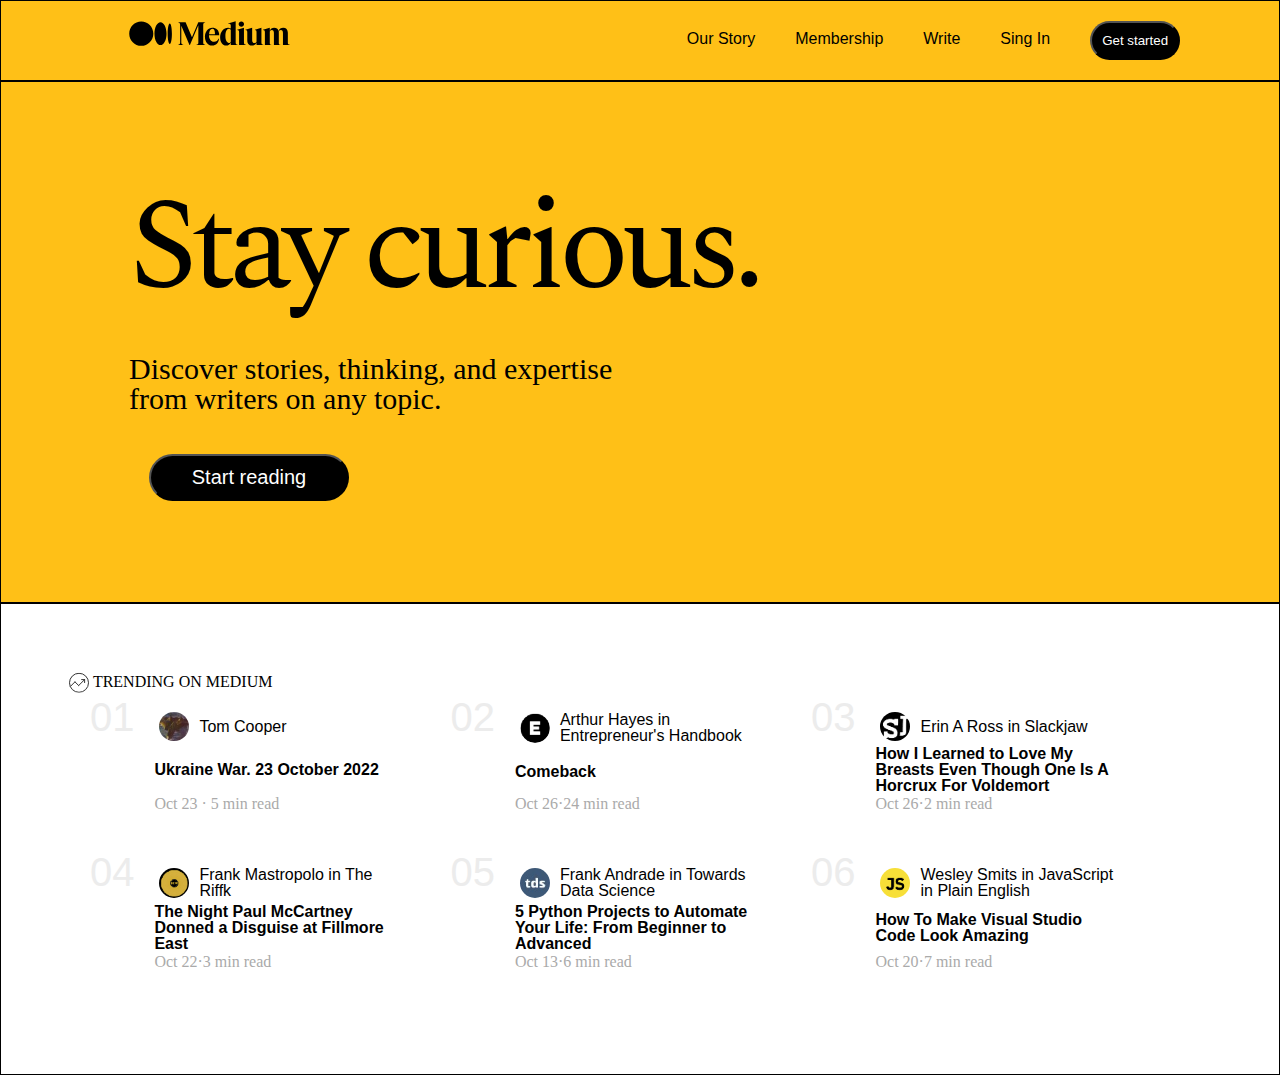
==== S5-P-Medium-Clone-Start/index.html @ 75002bbf "medium-clone" ====
<!DOCTYPE html>
<html lang="en">
  <head>
    <meta charset="UTF-8" />
    <meta http-equiv="X-UA-Compatible" content="IE=edge" />
    <meta name="viewport" content="width=device-width, initial-scale=1.0" />
    <link rel="stylesheet" href="assets/css/reset.css" />
    <link rel="stylesheet" href="index.css" />
    <title>Medium clone</title>
  </head>

  <body>
    <header>
      <div class="navbar">
        <div>
          <img src="assets/imgs/svg/logo.svg" alt="logo" />
        </div>
        <div class="content-button">
          <p>Our Story</p>
          <p>Membership</p>
          <p>Write</p>
          <p>Sing In</p>
          <button class="button-nav">Get started</button>
        </div>
      </div>
    </header>

    <!-- ARTWORK con "M" ripetute -->
    <!-- <svg xmlns="http://www.w3.org/2000/svg" viewBox="0 0 585 462" width="585" height="462"
        preserveAspectRatio="xMidYMid meet"
        style="width: 100%; height: 100%; transform: translate3d(0px, 0px, 0px); content-visibility: visible;">
        <defs>
            <clipPath id="__lottie_element_3372">
                <rect width="585" height="462" x="0" y="0"></rect>
            </clipPath>
        </defs>
        <g clip-path="url(#__lottie_element_3372)">
            <g fill="rgb(0,0,0)" font-size="22" font-family="Shne" font-style="normal" font-weight="normal" aria-label=" M M M M M M M M M M M M M M
            M M M M M M M M M M M M M M M M M M M M M
           M M M M M M M M M M M M M M M M M M M M M M M M M
            M M M M M M M M M M M M
            M M M M M M M M M M M M M M M M M M M
            M M M M M M M M M M M M M M M M M M M M M
            M M M M M M M M M M M M M M
           M M M M M M M M M M M M M M M M M
           M M M M M M M M M M M M M M M M M M M
            M M M M M M M M M M M M M M M M M M M M M M M
           M M M M M M M M M M M M
            M M M M M M M M M M M M
            M M M M M M M M M M M M M M M M M M M M M
            M M M M M M M M M M M
            M M M M M M M M M M M M M M M M M
            M M M M M M M M M M M M M M M M
           " transform="matrix(1,0,0,1,291,232)" opacity="1" style="display: block;">
                <g stroke-linecap="butt" stroke-linejoin="round" stroke-miterlimit="4"
                    transform="matrix(1,0,0,1,-33.238014221191406,-187.70428466796875)" opacity="0"
                    style="display: inherit;">
                    <g transform="scale(0.22,0.22)">
                        <g style="display: none;"></g>
                    </g>
                </g>
                <g stroke-linecap="butt" stroke-linejoin="round" stroke-miterlimit="4"
                    transform="matrix(1,0,0,1,-28.6619930267334,-187.70428466796875)" opacity="0"
                    style="display: inherit;">
                    <g transform="scale(0.22,0.22)">
                        <g transform="matrix(1,0,0,1,0,0)" opacity="1" style="display: block;">
                            <path
                                d=" M46.82899856567383,0 C46.82899856567383,0 68.98500061035156,-59.518001556396484 68.98500061035156,-59.518001556396484 C68.98500061035156,-59.518001556396484 68.98500061035156,0 68.98500061035156,0 C68.98500061035156,0 77.947998046875,0 77.947998046875,0 C77.947998046875,0 77.947998046875,-72.30799865722656 77.947998046875,-72.30799865722656 C77.947998046875,-72.30799865722656 65.15799713134766,-72.30799865722656 65.15799713134766,-72.30799865722656 C65.15799713134766,-72.30799865722656 43.10300064086914,-12.890999794006348 43.10300064086914,-12.890999794006348 C43.10300064086914,-12.890999794006348 21.14900016784668,-72.30799865722656 21.14900016784668,-72.30799865722656 C21.14900016784668,-72.30799865722656 7.955999851226807,-72.30799865722656 7.955999851226807,-72.30799865722656 C7.955999851226807,-72.30799865722656 7.955999851226807,0 7.955999851226807,0 C7.955999851226807,0 17.020000457763672,0 17.020000457763672,0 C17.020000457763672,0 17.020000457763672,-59.518001556396484 17.020000457763672,-59.518001556396484 C17.020000457763672,-59.518001556396484 39.07500076293945,0 39.07500076293945,0 C39.07500076293945,0 46.82899856567383,0 46.82899856567383,0z">
                            </path>
                            <g opacity="1" transform="matrix(1,0,0,1,0,0)"></g>
                        </g>
                    </g>
                </g>
                <g stroke-linecap="butt" stroke-linejoin="round" stroke-miterlimit="4"
                    transform="matrix(1,0,0,1,-9.940010070800781,-187.70428466796875)" opacity="0"
                    style="display: inherit;">
                    <g transform="scale(0.22,0.22)">
                        <g style="display: none;"></g>
                    </g>
                </g>
                <g stroke-linecap="butt" stroke-linejoin="round" stroke-miterlimit="4"
                    transform="matrix(1,0,0,1,-5.363988876342773,-187.70428466796875)" opacity="0"
                    style="display: inherit;">
                    <g transform="scale(0.22,0.22)">
                        <g transform="matrix(1,0,0,1,0,0)" opacity="1" style="display: block;">
                            <path
                                d=" M46.82899856567383,0 C46.82899856567383,0 68.98500061035156,-59.518001556396484 68.98500061035156,-59.518001556396484 C68.98500061035156,-59.518001556396484 68.98500061035156,0 68.98500061035156,0 C68.98500061035156,0 77.947998046875,0 77.947998046875,0 C77.947998046875,0 77.947998046875,-72.30799865722656 77.947998046875,-72.30799865722656 C77.947998046875,-72.30799865722656 65.15799713134766,-72.30799865722656 65.15799713134766,-72.30799865722656 C65.15799713134766,-72.30799865722656 43.10300064086914,-12.890999794006348 43.10300064086914,-12.890999794006348 C43.10300064086914,-12.890999794006348 21.14900016784668,-72.30799865722656 21.14900016784668,-72.30799865722656 C21.14900016784668,-72.30799865722656 7.955999851226807,-72.30799865722656 7.955999851226807,-72.30799865722656 C7.955999851226807,-72.30799865722656 7.955999851226807,0 7.955999851226807,0 C7.955999851226807,0 17.020000457763672,0 17.020000457763672,0 C17.020000457763672,0 17.020000457763672,-59.518001556396484 17.020000457763672,-59.518001556396484 C17.020000457763672,-59.518001556396484 39.07500076293945,0 39.07500076293945,0 C39.07500076293945,0 46.82899856567383,0 46.82899856567383,0z">
                            </path>
                            <g opacity="1" transform="matrix(1,0,0,1,0,0)"></g>
                        </g>
                    </g>
                </g>
                <g stroke-linecap="butt" stroke-linejoin="round" stroke-miterlimit="4"
                    transform="matrix(1,0,0,1,13.357994079589844,-187.70428466796875)" opacity="0"
                    style="display: inherit;">
                    <g transform="scale(0.22,0.22)">
                        <g style="display: none;"></g>
                    </g>
                </g>
                <g stroke-linecap="butt" stroke-linejoin="round" stroke-miterlimit="4"
                    transform="matrix(1,0,0,1,17.93400001525879,-187.70428466796875)" opacity="0"
                    style="display: inherit;">
                    <g transform="scale(0.22,0.22)">
                        <g transform="matrix(1,0,0,1,0,0)" opacity="1" style="display: block;">
                            <path
                                d=" M46.82899856567383,0 C46.82899856567383,0 68.98500061035156,-59.518001556396484 68.98500061035156,-59.518001556396484 C68.98500061035156,-59.518001556396484 68.98500061035156,0 68.98500061035156,0 C68.98500061035156,0 77.947998046875,0 77.947998046875,0 C77.947998046875,0 77.947998046875,-72.30799865722656 77.947998046875,-72.30799865722656 C77.947998046875,-72.30799865722656 65.15799713134766,-72.30799865722656 65.15799713134766,-72.30799865722656 C65.15799713134766,-72.30799865722656 43.10300064086914,-12.890999794006348 43.10300064086914,-12.890999794006348 C43.10300064086914,-12.890999794006348 21.14900016784668,-72.30799865722656 21.14900016784668,-72.30799865722656 C21.14900016784668,-72.30799865722656 7.955999851226807,-72.30799865722656 7.955999851226807,-72.30799865722656 C7.955999851226807,-72.30799865722656 7.955999851226807,0 7.955999851226807,0 C7.955999851226807,0 17.020000457763672,0 17.020000457763672,0 C17.020000457763672,0 17.020000457763672,-59.518001556396484 17.020000457763672,-59.518001556396484 C17.020000457763672,-59.518001556396484 39.07500076293945,0 39.07500076293945,0 C39.07500076293945,0 46.82899856567383,0 46.82899856567383,0z">
                            </path>
                            <g opacity="1" transform="matrix(1,0,0,1,0,0)"></g>
                        </g>
                    </g>
                </g>
                <g stroke-linecap="butt" stroke-linejoin="round" stroke-miterlimit="4"
                    transform="matrix(1,0,0,1,36.65599822998047,-187.70428466796875)" opacity="0"
                    style="display: inherit;">
                    <g transform="scale(0.22,0.22)">
                        <g style="display: none;"></g>
                    </g>
                </g>
                <g stroke-linecap="butt" stroke-linejoin="round" stroke-miterlimit="4"
                    transform="matrix(1,0,0,1,41.23198699951172,-187.70428466796875)" opacity="1"
                    style="display: inherit;">
                    <g transform="scale(0.22,0.22)">
                        <g transform="matrix(1,0,0,1,0,0)" opacity="1" style="display: block;">
                            <path
                                d=" M46.82899856567383,0 C46.82899856567383,0 68.98500061035156,-59.518001556396484 68.98500061035156,-59.518001556396484 C68.98500061035156,-59.518001556396484 68.98500061035156,0 68.98500061035156,0 C68.98500061035156,0 77.947998046875,0 77.947998046875,0 C77.947998046875,0 77.947998046875,-72.30799865722656 77.947998046875,-72.30799865722656 C77.947998046875,-72.30799865722656 65.15799713134766,-72.30799865722656 65.15799713134766,-72.30799865722656 C65.15799713134766,-72.30799865722656 43.10300064086914,-12.890999794006348 43.10300064086914,-12.890999794006348 C43.10300064086914,-12.890999794006348 21.14900016784668,-72.30799865722656 21.14900016784668,-72.30799865722656 C21.14900016784668,-72.30799865722656 7.955999851226807,-72.30799865722656 7.955999851226807,-72.30799865722656 C7.955999851226807,-72.30799865722656 7.955999851226807,0 7.955999851226807,0 C7.955999851226807,0 17.020000457763672,0 17.020000457763672,0 C17.020000457763672,0 17.020000457763672,-59.518001556396484 17.020000457763672,-59.518001556396484 C17.020000457763672,-59.518001556396484 39.07500076293945,0 39.07500076293945,0 C39.07500076293945,0 46.82899856567383,0 46.82899856567383,0z">
                            </path>
                            <g opacity="1" transform="matrix(1,0,0,1,0,0)"></g>
                        </g>
                    </g>
                </g>
                <g stroke-linecap="butt" stroke-linejoin="round" stroke-miterlimit="4"
                    transform="matrix(1,0,0,1,59.954002380371094,-187.70428466796875)" opacity="1"
                    style="display: inherit;">
                    <g transform="scale(0.22,0.22)">
                        <g style="display: none;"></g>
                    </g>
                </g>
                <g stroke-linecap="butt" stroke-linejoin="round" stroke-miterlimit="4"
                    transform="matrix(1,0,0,1,64.52999114990234,-187.70428466796875)" opacity="0"
                    style="display: inherit;">
                    <g transform="scale(0.22,0.22)">
                        <g transform="matrix(1,0,0,1,0,0)" opacity="1" style="display: block;">
                            <path
                                d=" M46.82899856567383,0 C46.82899856567383,0 68.98500061035156,-59.518001556396484 68.98500061035156,-59.518001556396484 C68.98500061035156,-59.518001556396484 68.98500061035156,0 68.98500061035156,0 C68.98500061035156,0 77.947998046875,0 77.947998046875,0 C77.947998046875,0 77.947998046875,-72.30799865722656 77.947998046875,-72.30799865722656 C77.947998046875,-72.30799865722656 65.15799713134766,-72.30799865722656 65.15799713134766,-72.30799865722656 C65.15799713134766,-72.30799865722656 43.10300064086914,-12.890999794006348 43.10300064086914,-12.890999794006348 C43.10300064086914,-12.890999794006348 21.14900016784668,-72.30799865722656 21.14900016784668,-72.30799865722656 C21.14900016784668,-72.30799865722656 7.955999851226807,-72.30799865722656 7.955999851226807,-72.30799865722656 C7.955999851226807,-72.30799865722656 7.955999851226807,0 7.955999851226807,0 C7.955999851226807,0 17.020000457763672,0 17.020000457763672,0 C17.020000457763672,0 17.020000457763672,-59.518001556396484 17.020000457763672,-59.518001556396484 C17.020000457763672,-59.518001556396484 39.07500076293945,0 39.07500076293945,0 C39.07500076293945,0 46.82899856567383,0 46.82899856567383,0z">
                            </path>
                            <g opacity="1" transform="matrix(1,0,0,1,0,0)"></g>
                        </g>
                    </g>
                </g>
                <g stroke-linecap="butt" stroke-linejoin="round" stroke-miterlimit="4"
                    transform="matrix(1,0,0,1,83.25200653076172,-187.70428466796875)" opacity="0"
                    style="display: inherit;">
                    <g transform="scale(0.22,0.22)">
                        <g style="display: none;"></g>
                    </g>
                </g>
                <g stroke-linecap="butt" stroke-linejoin="round" stroke-miterlimit="4"
                    transform="matrix(1,0,0,1,87.82799530029297,-187.70428466796875)" opacity="1"
                    style="display: inherit;">
                    <g transform="scale(0.22,0.22)">
                        <g transform="matrix(1,0,0,1,0,0)" opacity="1" style="display: block;">
                            <path
                                d=" M46.82899856567383,0 C46.82899856567383,0 68.98500061035156,-59.518001556396484 68.98500061035156,-59.518001556396484 C68.98500061035156,-59.518001556396484 68.98500061035156,0 68.98500061035156,0 C68.98500061035156,0 77.947998046875,0 77.947998046875,0 C77.947998046875,0 77.947998046875,-72.30799865722656 77.947998046875,-72.30799865722656 C77.947998046875,-72.30799865722656 65.15799713134766,-72.30799865722656 65.15799713134766,-72.30799865722656 C65.15799713134766,-72.30799865722656 43.10300064086914,-12.890999794006348 43.10300064086914,-12.890999794006348 C43.10300064086914,-12.890999794006348 21.14900016784668,-72.30799865722656 21.14900016784668,-72.30799865722656 C21.14900016784668,-72.30799865722656 7.955999851226807,-72.30799865722656 7.955999851226807,-72.30799865722656 C7.955999851226807,-72.30799865722656 7.955999851226807,0 7.955999851226807,0 C7.955999851226807,0 17.020000457763672,0 17.020000457763672,0 C17.020000457763672,0 17.020000457763672,-59.518001556396484 17.020000457763672,-59.518001556396484 C17.020000457763672,-59.518001556396484 39.07500076293945,0 39.07500076293945,0 C39.07500076293945,0 46.82899856567383,0 46.82899856567383,0z">
                            </path>
                            <g opacity="1" transform="matrix(1,0,0,1,0,0)"></g>
                        </g>
                    </g>
                </g>
                <g stroke-linecap="butt" stroke-linejoin="round" stroke-miterlimit="4"
                    transform="matrix(1,0,0,1,106.54999542236328,-187.70428466796875)" opacity="1"
                    style="display: inherit;">
                    <g transform="scale(0.22,0.22)">
                        <g style="display: none;"></g>
                    </g>
                </g>
                <g stroke-linecap="butt" stroke-linejoin="round" stroke-miterlimit="4"
                    transform="matrix(1,0,0,1,111.1259994506836,-187.70428466796875)" opacity="1"
                    style="display: inherit;">
                    <g transform="scale(0.22,0.22)">
                        <g transform="matrix(1,0,0,1,0,0)" opacity="1" style="display: block;">
                            <path
                                d=" M46.82899856567383,0 C46.82899856567383,0 68.98500061035156,-59.518001556396484 68.98500061035156,-59.518001556396484 C68.98500061035156,-59.518001556396484 68.98500061035156,0 68.98500061035156,0 C68.98500061035156,0 77.947998046875,0 77.947998046875,0 C77.947998046875,0 77.947998046875,-72.30799865722656 77.947998046875,-72.30799865722656 C77.947998046875,-72.30799865722656 65.15799713134766,-72.30799865722656 65.15799713134766,-72.30799865722656 C65.15799713134766,-72.30799865722656 43.10300064086914,-12.890999794006348 43.10300064086914,-12.890999794006348 C43.10300064086914,-12.890999794006348 21.14900016784668,-72.30799865722656 21.14900016784668,-72.30799865722656 C21.14900016784668,-72.30799865722656 7.955999851226807,-72.30799865722656 7.955999851226807,-72.30799865722656 C7.955999851226807,-72.30799865722656 7.955999851226807,0 7.955999851226807,0 C7.955999851226807,0 17.020000457763672,0 17.020000457763672,0 C17.020000457763672,0 17.020000457763672,-59.518001556396484 17.020000457763672,-59.518001556396484 C17.020000457763672,-59.518001556396484 39.07500076293945,0 39.07500076293945,0 C39.07500076293945,0 46.82899856567383,0 46.82899856567383,0z">
                            </path>
                            <g opacity="1" transform="matrix(1,0,0,1,0,0)"></g>
                        </g>
                    </g>
                </g>
                <g stroke-linecap="butt" stroke-linejoin="round" stroke-miterlimit="4"
                    transform="matrix(1,0,0,1,129.84800720214844,-187.70428466796875)" opacity="0"
                    style="display: inherit;">
                    <g transform="scale(0.22,0.22)">
                        <g style="display: none;"></g>
                    </g>
                </g>
                <g stroke-linecap="butt" stroke-linejoin="round" stroke-miterlimit="4"
                    transform="matrix(1,0,0,1,134.42401123046875,-187.70428466796875)" opacity="1"
                    style="display: inherit;">
                    <g transform="scale(0.22,0.22)">
                        <g transform="matrix(1,0,0,1,0,0)" opacity="1" style="display: block;">
                            <path
                                d=" M46.82899856567383,0 C46.82899856567383,0 68.98500061035156,-59.518001556396484 68.98500061035156,-59.518001556396484 C68.98500061035156,-59.518001556396484 68.98500061035156,0 68.98500061035156,0 C68.98500061035156,0 77.947998046875,0 77.947998046875,0 C77.947998046875,0 77.947998046875,-72.30799865722656 77.947998046875,-72.30799865722656 C77.947998046875,-72.30799865722656 65.15799713134766,-72.30799865722656 65.15799713134766,-72.30799865722656 C65.15799713134766,-72.30799865722656 43.10300064086914,-12.890999794006348 43.10300064086914,-12.890999794006348 C43.10300064086914,-12.890999794006348 21.14900016784668,-72.30799865722656 21.14900016784668,-72.30799865722656 C21.14900016784668,-72.30799865722656 7.955999851226807,-72.30799865722656 7.955999851226807,-72.30799865722656 C7.955999851226807,-72.30799865722656 7.955999851226807,0 7.955999851226807,0 C7.955999851226807,0 17.020000457763672,0 17.020000457763672,0 C17.020000457763672,0 17.020000457763672,-59.518001556396484 17.020000457763672,-59.518001556396484 C17.020000457763672,-59.518001556396484 39.07500076293945,0 39.07500076293945,0 C39.07500076293945,0 46.82899856567383,0 46.82899856567383,0z">
                            </path>
                            <g opacity="1" transform="matrix(1,0,0,1,0,0)"></g>
                        </g>
                    </g>
                </g>
                <g stroke-linecap="butt" stroke-linejoin="round" stroke-miterlimit="4"
                    transform="matrix(1,0,0,1,153.14599609375,-187.70428466796875)" opacity="1"
                    style="display: inherit;">
                    <g transform="scale(0.22,0.22)">
                        <g style="display: none;"></g>
                    </g>
                </g>
                <g stroke-linecap="butt" stroke-linejoin="round" stroke-miterlimit="4"
                    transform="matrix(1,0,0,1,157.72198486328125,-187.70428466796875)" opacity="1"
                    style="display: inherit;">
                    <g transform="scale(0.22,0.22)">
                        <g transform="matrix(1,0,0,1,0,0)" opacity="1" style="display: block;">
                            <path
                                d=" M46.82899856567383,0 C46.82899856567383,0 68.98500061035156,-59.518001556396484 68.98500061035156,-59.518001556396484 C68.98500061035156,-59.518001556396484 68.98500061035156,0 68.98500061035156,0 C68.98500061035156,0 77.947998046875,0 77.947998046875,0 C77.947998046875,0 77.947998046875,-72.30799865722656 77.947998046875,-72.30799865722656 C77.947998046875,-72.30799865722656 65.15799713134766,-72.30799865722656 65.15799713134766,-72.30799865722656 C65.15799713134766,-72.30799865722656 43.10300064086914,-12.890999794006348 43.10300064086914,-12.890999794006348 C43.10300064086914,-12.890999794006348 21.14900016784668,-72.30799865722656 21.14900016784668,-72.30799865722656 C21.14900016784668,-72.30799865722656 7.955999851226807,-72.30799865722656 7.955999851226807,-72.30799865722656 C7.955999851226807,-72.30799865722656 7.955999851226807,0 7.955999851226807,0 C7.955999851226807,0 17.020000457763672,0 17.020000457763672,0 C17.020000457763672,0 17.020000457763672,-59.518001556396484 17.020000457763672,-59.518001556396484 C17.020000457763672,-59.518001556396484 39.07500076293945,0 39.07500076293945,0 C39.07500076293945,0 46.82899856567383,0 46.82899856567383,0z">
                            </path>
                            <g opacity="1" transform="matrix(1,0,0,1,0,0)"></g>
                        </g>
                    </g>
                </g>
                <g stroke-linecap="butt" stroke-linejoin="round" stroke-miterlimit="4"
                    transform="matrix(1,0,0,1,176.44398498535156,-187.70428466796875)" opacity="1"
                    style="display: inherit;">
                    <g transform="scale(0.22,0.22)">
                        <g style="display: none;"></g>
                    </g>
                </g>
                <g stroke-linecap="butt" stroke-linejoin="round" stroke-miterlimit="4"
                    transform="matrix(1,0,0,1,181.01998901367188,-187.70428466796875)" opacity="1"
                    style="display: inherit;">
                    <g transform="scale(0.22,0.22)">
                        <g transform="matrix(1,0,0,1,0,0)" opacity="1" style="display: block;">
                            <path
                                d=" M46.82899856567383,0 C46.82899856567383,0 68.98500061035156,-59.518001556396484 68.98500061035156,-59.518001556396484 C68.98500061035156,-59.518001556396484 68.98500061035156,0 68.98500061035156,0 C68.98500061035156,0 77.947998046875,0 77.947998046875,0 C77.947998046875,0 77.947998046875,-72.30799865722656 77.947998046875,-72.30799865722656 C77.947998046875,-72.30799865722656 65.15799713134766,-72.30799865722656 65.15799713134766,-72.30799865722656 C65.15799713134766,-72.30799865722656 43.10300064086914,-12.890999794006348 43.10300064086914,-12.890999794006348 C43.10300064086914,-12.890999794006348 21.14900016784668,-72.30799865722656 21.14900016784668,-72.30799865722656 C21.14900016784668,-72.30799865722656 7.955999851226807,-72.30799865722656 7.955999851226807,-72.30799865722656 C7.955999851226807,-72.30799865722656 7.955999851226807,0 7.955999851226807,0 C7.955999851226807,0 17.020000457763672,0 17.020000457763672,0 C17.020000457763672,0 17.020000457763672,-59.518001556396484 17.020000457763672,-59.518001556396484 C17.020000457763672,-59.518001556396484 39.07500076293945,0 39.07500076293945,0 C39.07500076293945,0 46.82899856567383,0 46.82899856567383,0z">
                            </path>
                            <g opacity="1" transform="matrix(1,0,0,1,0,0)"></g>
                        </g>
                    </g>
                </g>
                <g stroke-linecap="butt" stroke-linejoin="round" stroke-miterlimit="4"
                    transform="matrix(1,0,0,1,199.7419891357422,-187.70428466796875)" opacity="0"
                    style="display: inherit;">
                    <g transform="scale(0.22,0.22)">
                        <g style="display: none;"></g>
                    </g>
                </g>
                <g stroke-linecap="butt" stroke-linejoin="round" stroke-miterlimit="4"
                    transform="matrix(1,0,0,1,204.3179931640625,-187.70428466796875)" opacity="0"
                    style="display: inherit;">
                    <g transform="scale(0.22,0.22)">
                        <g transform="matrix(1,0,0,1,0,0)" opacity="1" style="display: block;">
                            <path
                                d=" M46.82899856567383,0 C46.82899856567383,0 68.98500061035156,-59.518001556396484 68.98500061035156,-59.518001556396484 C68.98500061035156,-59.518001556396484 68.98500061035156,0 68.98500061035156,0 C68.98500061035156,0 77.947998046875,0 77.947998046875,0 C77.947998046875,0 77.947998046875,-72.30799865722656 77.947998046875,-72.30799865722656 C77.947998046875,-72.30799865722656 65.15799713134766,-72.30799865722656 65.15799713134766,-72.30799865722656 C65.15799713134766,-72.30799865722656 43.10300064086914,-12.890999794006348 43.10300064086914,-12.890999794006348 C43.10300064086914,-12.890999794006348 21.14900016784668,-72.30799865722656 21.14900016784668,-72.30799865722656 C21.14900016784668,-72.30799865722656 7.955999851226807,-72.30799865722656 7.955999851226807,-72.30799865722656 C7.955999851226807,-72.30799865722656 7.955999851226807,0 7.955999851226807,0 C7.955999851226807,0 17.020000457763672,0 17.020000457763672,0 C17.020000457763672,0 17.020000457763672,-59.518001556396484 17.020000457763672,-59.518001556396484 C17.020000457763672,-59.518001556396484 39.07500076293945,0 39.07500076293945,0 C39.07500076293945,0 46.82899856567383,0 46.82899856567383,0z">
                            </path>
                            <g opacity="1" transform="matrix(1,0,0,1,0,0)"></g>
                        </g>
                    </g>
                </g>
                <g stroke-linecap="butt" stroke-linejoin="round" stroke-miterlimit="4"
                    transform="matrix(1,0,0,1,223.0399932861328,-187.70428466796875)" opacity="0"
                    style="display: inherit;">
                    <g transform="scale(0.22,0.22)">
                        <g style="display: none;"></g>
                    </g>
                </g>
                <g stroke-linecap="butt" stroke-linejoin="round" stroke-miterlimit="4"
                    transform="matrix(1,0,0,1,227.61599731445312,-187.70428466796875)" opacity="0"
                    style="display: inherit;">
                    <g transform="scale(0.22,0.22)">
                        <g transform="matrix(1,0,0,1,0,0)" opacity="1" style="display: block;">
                            <path
                                d=" M46.82899856567383,0 C46.82899856567383,0 68.98500061035156,-59.518001556396484 68.98500061035156,-59.518001556396484 C68.98500061035156,-59.518001556396484 68.98500061035156,0 68.98500061035156,0 C68.98500061035156,0 77.947998046875,0 77.947998046875,0 C77.947998046875,0 77.947998046875,-72.30799865722656 77.947998046875,-72.30799865722656 C77.947998046875,-72.30799865722656 65.15799713134766,-72.30799865722656 65.15799713134766,-72.30799865722656 C65.15799713134766,-72.30799865722656 43.10300064086914,-12.890999794006348 43.10300064086914,-12.890999794006348 C43.10300064086914,-12.890999794006348 21.14900016784668,-72.30799865722656 21.14900016784668,-72.30799865722656 C21.14900016784668,-72.30799865722656 7.955999851226807,-72.30799865722656 7.955999851226807,-72.30799865722656 C7.955999851226807,-72.30799865722656 7.955999851226807,0 7.955999851226807,0 C7.955999851226807,0 17.020000457763672,0 17.020000457763672,0 C17.020000457763672,0 17.020000457763672,-59.518001556396484 17.020000457763672,-59.518001556396484 C17.020000457763672,-59.518001556396484 39.07500076293945,0 39.07500076293945,0 C39.07500076293945,0 46.82899856567383,0 46.82899856567383,0z">
                            </path>
                            <g opacity="1" transform="matrix(1,0,0,1,0,0)"></g>
                        </g>
                    </g>
                </g>
                <g stroke-linecap="butt" stroke-linejoin="round" stroke-miterlimit="4"
                    transform="matrix(1,0,0,1,246.33799743652344,-187.70428466796875)" opacity="1"
                    style="display: inherit;">
                    <g transform="scale(0.22,0.22)">
                        <g style="display: none;"></g>
                    </g>
                </g>
                <g stroke-linecap="butt" stroke-linejoin="round" stroke-miterlimit="4"
                    transform="matrix(1,0,0,1,250.9139862060547,-187.70428466796875)" opacity="0"
                    style="display: inherit;">
                    <g transform="scale(0.22,0.22)">
                        <g transform="matrix(1,0,0,1,0,0)" opacity="1" style="display: block;">
                            <path
                                d=" M46.82899856567383,0 C46.82899856567383,0 68.98500061035156,-59.518001556396484 68.98500061035156,-59.518001556396484 C68.98500061035156,-59.518001556396484 68.98500061035156,0 68.98500061035156,0 C68.98500061035156,0 77.947998046875,0 77.947998046875,0 C77.947998046875,0 77.947998046875,-72.30799865722656 77.947998046875,-72.30799865722656 C77.947998046875,-72.30799865722656 65.15799713134766,-72.30799865722656 65.15799713134766,-72.30799865722656 C65.15799713134766,-72.30799865722656 43.10300064086914,-12.890999794006348 43.10300064086914,-12.890999794006348 C43.10300064086914,-12.890999794006348 21.14900016784668,-72.30799865722656 21.14900016784668,-72.30799865722656 C21.14900016784668,-72.30799865722656 7.955999851226807,-72.30799865722656 7.955999851226807,-72.30799865722656 C7.955999851226807,-72.30799865722656 7.955999851226807,0 7.955999851226807,0 C7.955999851226807,0 17.020000457763672,0 17.020000457763672,0 C17.020000457763672,0 17.020000457763672,-59.518001556396484 17.020000457763672,-59.518001556396484 C17.020000457763672,-59.518001556396484 39.07500076293945,0 39.07500076293945,0 C39.07500076293945,0 46.82899856567383,0 46.82899856567383,0z">
                            </path>
                            <g opacity="1" transform="matrix(1,0,0,1,0,0)"></g>
                        </g>
                    </g>
                </g>
                <g stroke-linecap="butt" stroke-linejoin="round" stroke-miterlimit="4"
                    transform="matrix(1,0,0,1,269.6360168457031,-187.70428466796875)" opacity="0"
                    style="display: inherit;">
                    <g transform="scale(0.22,0.22)">
                        <g style="display: none;"></g>
                    </g>
                </g>
                <g stroke-linecap="butt" stroke-linejoin="round" stroke-miterlimit="4"
                    transform="matrix(1,0,0,1,274.2120056152344,-187.70428466796875)" opacity="1"
                    style="display: inherit;">
                    <g transform="scale(0.22,0.22)">
                        <g transform="matrix(1,0,0,1,0,0)" opacity="1" style="display: block;">
                            <path
                                d=" M46.82899856567383,0 C46.82899856567383,0 68.98500061035156,-59.518001556396484 68.98500061035156,-59.518001556396484 C68.98500061035156,-59.518001556396484 68.98500061035156,0 68.98500061035156,0 C68.98500061035156,0 77.947998046875,0 77.947998046875,0 C77.947998046875,0 77.947998046875,-72.30799865722656 77.947998046875,-72.30799865722656 C77.947998046875,-72.30799865722656 65.15799713134766,-72.30799865722656 65.15799713134766,-72.30799865722656 C65.15799713134766,-72.30799865722656 43.10300064086914,-12.890999794006348 43.10300064086914,-12.890999794006348 C43.10300064086914,-12.890999794006348 21.14900016784668,-72.30799865722656 21.14900016784668,-72.30799865722656 C21.14900016784668,-72.30799865722656 7.955999851226807,-72.30799865722656 7.955999851226807,-72.30799865722656 C7.955999851226807,-72.30799865722656 7.955999851226807,0 7.955999851226807,0 C7.955999851226807,0 17.020000457763672,0 17.020000457763672,0 C17.020000457763672,0 17.020000457763672,-59.518001556396484 17.020000457763672,-59.518001556396484 C17.020000457763672,-59.518001556396484 39.07500076293945,0 39.07500076293945,0 C39.07500076293945,0 46.82899856567383,0 46.82899856567383,0z">
                            </path>
                            <g opacity="1" transform="matrix(1,0,0,1,0,0)"></g>
                        </g>
                    </g>
                </g>
                <g stroke-linecap="butt" stroke-linejoin="round" stroke-miterlimit="4" style="display: inherit;">
                    <g transform="scale(0.22,0.22)">
                        <g style="display: none;"></g>
                    </g>
                </g>
                <g stroke-linecap="butt" stroke-linejoin="round" stroke-miterlimit="4"
                    transform="matrix(1,0,0,1,-196.3240203857422,-160.30429077148438)" opacity="1"
                    style="display: inherit;">
                    <g transform="scale(0.22,0.22)">
                        <g style="display: none;"></g>
                    </g>
                </g>
                <g stroke-linecap="butt" stroke-linejoin="round" stroke-miterlimit="4"
                    transform="matrix(1,0,0,1,-191.7480010986328,-160.30429077148438)" opacity="1"
                    style="display: inherit;">
                    <g transform="scale(0.22,0.22)">
                        <g transform="matrix(1,0,0,1,0,0)" opacity="1" style="display: block;">
                            <path
                                d=" M46.82899856567383,0 C46.82899856567383,0 68.98500061035156,-59.518001556396484 68.98500061035156,-59.518001556396484 C68.98500061035156,-59.518001556396484 68.98500061035156,0 68.98500061035156,0 C68.98500061035156,0 77.947998046875,0 77.947998046875,0 C77.947998046875,0 77.947998046875,-72.30799865722656 77.947998046875,-72.30799865722656 C77.947998046875,-72.30799865722656 65.15799713134766,-72.30799865722656 65.15799713134766,-72.30799865722656 C65.15799713134766,-72.30799865722656 43.10300064086914,-12.890999794006348 43.10300064086914,-12.890999794006348 C43.10300064086914,-12.890999794006348 21.14900016784668,-72.30799865722656 21.14900016784668,-72.30799865722656 C21.14900016784668,-72.30799865722656 7.955999851226807,-72.30799865722656 7.955999851226807,-72.30799865722656 C7.955999851226807,-72.30799865722656 7.955999851226807,0 7.955999851226807,0 C7.955999851226807,0 17.020000457763672,0 17.020000457763672,0 C17.020000457763672,0 17.020000457763672,-59.518001556396484 17.020000457763672,-59.518001556396484 C17.020000457763672,-59.518001556396484 39.07500076293945,0 39.07500076293945,0 C39.07500076293945,0 46.82899856567383,0 46.82899856567383,0z">
                            </path>
                            <g opacity="1" transform="matrix(1,0,0,1,0,0)"></g>
                        </g>
                    </g>
                </g>
                <g stroke-linecap="butt" stroke-linejoin="round" stroke-miterlimit="4"
                    transform="matrix(1,0,0,1,-173.02601623535156,-160.30429077148438)" opacity="1"
                    style="display: inherit;">
                    <g transform="scale(0.22,0.22)">
                        <g style="display: none;"></g>
                    </g>
                </g>
                <g stroke-linecap="butt" stroke-linejoin="round" stroke-miterlimit="4"
                    transform="matrix(1,0,0,1,-168.4499969482422,-160.30429077148438)" opacity="1"
                    style="display: inherit;">
                    <g transform="scale(0.22,0.22)">
                        <g transform="matrix(1,0,0,1,0,0)" opacity="1" style="display: block;">
                            <path
                                d=" M46.82899856567383,0 C46.82899856567383,0 68.98500061035156,-59.518001556396484 68.98500061035156,-59.518001556396484 C68.98500061035156,-59.518001556396484 68.98500061035156,0 68.98500061035156,0 C68.98500061035156,0 77.947998046875,0 77.947998046875,0 C77.947998046875,0 77.947998046875,-72.30799865722656 77.947998046875,-72.30799865722656 C77.947998046875,-72.30799865722656 65.15799713134766,-72.30799865722656 65.15799713134766,-72.30799865722656 C65.15799713134766,-72.30799865722656 43.10300064086914,-12.890999794006348 43.10300064086914,-12.890999794006348 C43.10300064086914,-12.890999794006348 21.14900016784668,-72.30799865722656 21.14900016784668,-72.30799865722656 C21.14900016784668,-72.30799865722656 7.955999851226807,-72.30799865722656 7.955999851226807,-72.30799865722656 C7.955999851226807,-72.30799865722656 7.955999851226807,0 7.955999851226807,0 C7.955999851226807,0 17.020000457763672,0 17.020000457763672,0 C17.020000457763672,0 17.020000457763672,-59.518001556396484 17.020000457763672,-59.518001556396484 C17.020000457763672,-59.518001556396484 39.07500076293945,0 39.07500076293945,0 C39.07500076293945,0 46.82899856567383,0 46.82899856567383,0z">
                            </path>
                            <g opacity="1" transform="matrix(1,0,0,1,0,0)"></g>
                        </g>
                    </g>
                </g>
                <g stroke-linecap="butt" stroke-linejoin="round" stroke-miterlimit="4"
                    transform="matrix(1,0,0,1,-149.72801208496094,-160.30429077148438)" opacity="0"
                    style="display: inherit;">
                    <g transform="scale(0.22,0.22)">
                        <g style="display: none;"></g>
                    </g>
                </g>
                <g stroke-linecap="butt" stroke-linejoin="round" stroke-miterlimit="4"
                    transform="matrix(1,0,0,1,-145.15200805664062,-160.30429077148438)" opacity="1"
                    style="display: inherit;">
                    <g transform="scale(0.22,0.22)">
                        <g transform="matrix(1,0,0,1,0,0)" opacity="1" style="display: block;">
                            <path
                                d=" M46.82899856567383,0 C46.82899856567383,0 68.98500061035156,-59.518001556396484 68.98500061035156,-59.518001556396484 C68.98500061035156,-59.518001556396484 68.98500061035156,0 68.98500061035156,0 C68.98500061035156,0 77.947998046875,0 77.947998046875,0 C77.947998046875,0 77.947998046875,-72.30799865722656 77.947998046875,-72.30799865722656 C77.947998046875,-72.30799865722656 65.15799713134766,-72.30799865722656 65.15799713134766,-72.30799865722656 C65.15799713134766,-72.30799865722656 43.10300064086914,-12.890999794006348 43.10300064086914,-12.890999794006348 C43.10300064086914,-12.890999794006348 21.14900016784668,-72.30799865722656 21.14900016784668,-72.30799865722656 C21.14900016784668,-72.30799865722656 7.955999851226807,-72.30799865722656 7.955999851226807,-72.30799865722656 C7.955999851226807,-72.30799865722656 7.955999851226807,0 7.955999851226807,0 C7.955999851226807,0 17.020000457763672,0 17.020000457763672,0 C17.020000457763672,0 17.020000457763672,-59.518001556396484 17.020000457763672,-59.518001556396484 C17.020000457763672,-59.518001556396484 39.07500076293945,0 39.07500076293945,0 C39.07500076293945,0 46.82899856567383,0 46.82899856567383,0z">
                            </path>
                            <g opacity="1" transform="matrix(1,0,0,1,0,0)"></g>
                        </g>
                    </g>
                </g>
                <g stroke-linecap="butt" stroke-linejoin="round" stroke-miterlimit="4"
                    transform="matrix(1,0,0,1,-126.43000793457031,-160.30429077148438)" opacity="0"
                    style="display: inherit;">
                    <g transform="scale(0.22,0.22)">
                        <g style="display: none;"></g>
                    </g>
                </g>
                <g stroke-linecap="butt" stroke-linejoin="round" stroke-miterlimit="4"
                    transform="matrix(1,0,0,1,-121.85401916503906,-160.30429077148438)" opacity="1"
                    style="display: inherit;">
                    <g transform="scale(0.22,0.22)">
                        <g transform="matrix(1,0,0,1,0,0)" opacity="1" style="display: block;">
                            <path
                                d=" M46.82899856567383,0 C46.82899856567383,0 68.98500061035156,-59.518001556396484 68.98500061035156,-59.518001556396484 C68.98500061035156,-59.518001556396484 68.98500061035156,0 68.98500061035156,0 C68.98500061035156,0 77.947998046875,0 77.947998046875,0 C77.947998046875,0 77.947998046875,-72.30799865722656 77.947998046875,-72.30799865722656 C77.947998046875,-72.30799865722656 65.15799713134766,-72.30799865722656 65.15799713134766,-72.30799865722656 C65.15799713134766,-72.30799865722656 43.10300064086914,-12.890999794006348 43.10300064086914,-12.890999794006348 C43.10300064086914,-12.890999794006348 21.14900016784668,-72.30799865722656 21.14900016784668,-72.30799865722656 C21.14900016784668,-72.30799865722656 7.955999851226807,-72.30799865722656 7.955999851226807,-72.30799865722656 C7.955999851226807,-72.30799865722656 7.955999851226807,0 7.955999851226807,0 C7.955999851226807,0 17.020000457763672,0 17.020000457763672,0 C17.020000457763672,0 17.020000457763672,-59.518001556396484 17.020000457763672,-59.518001556396484 C17.020000457763672,-59.518001556396484 39.07500076293945,0 39.07500076293945,0 C39.07500076293945,0 46.82899856567383,0 46.82899856567383,0z">
                            </path>
                            <g opacity="1" transform="matrix(1,0,0,1,0,0)"></g>
                        </g>
                    </g>
                </g>
                <g stroke-linecap="butt" stroke-linejoin="round" stroke-miterlimit="4"
                    transform="matrix(1,0,0,1,-103.13199615478516,-160.30429077148438)" opacity="0"
                    style="display: inherit;">
                    <g transform="scale(0.22,0.22)">
                        <g style="display: none;"></g>
                    </g>
                </g>
                <g stroke-linecap="butt" stroke-linejoin="round" stroke-miterlimit="4"
                    transform="matrix(1,0,0,1,-98.5560073852539,-160.30429077148438)" opacity="0"
                    style="display: inherit;">
                    <g transform="scale(0.22,0.22)">
                        <g transform="matrix(1,0,0,1,0,0)" opacity="1" style="display: block;">
                            <path
                                d=" M46.82899856567383,0 C46.82899856567383,0 68.98500061035156,-59.518001556396484 68.98500061035156,-59.518001556396484 C68.98500061035156,-59.518001556396484 68.98500061035156,0 68.98500061035156,0 C68.98500061035156,0 77.947998046875,0 77.947998046875,0 C77.947998046875,0 77.947998046875,-72.30799865722656 77.947998046875,-72.30799865722656 C77.947998046875,-72.30799865722656 65.15799713134766,-72.30799865722656 65.15799713134766,-72.30799865722656 C65.15799713134766,-72.30799865722656 43.10300064086914,-12.890999794006348 43.10300064086914,-12.890999794006348 C43.10300064086914,-12.890999794006348 21.14900016784668,-72.30799865722656 21.14900016784668,-72.30799865722656 C21.14900016784668,-72.30799865722656 7.955999851226807,-72.30799865722656 7.955999851226807,-72.30799865722656 C7.955999851226807,-72.30799865722656 7.955999851226807,0 7.955999851226807,0 C7.955999851226807,0 17.020000457763672,0 17.020000457763672,0 C17.020000457763672,0 17.020000457763672,-59.518001556396484 17.020000457763672,-59.518001556396484 C17.020000457763672,-59.518001556396484 39.07500076293945,0 39.07500076293945,0 C39.07500076293945,0 46.82899856567383,0 46.82899856567383,0z">
                            </path>
                            <g opacity="1" transform="matrix(1,0,0,1,0,0)"></g>
                        </g>
                    </g>
                </g>
                <g stroke-linecap="butt" stroke-linejoin="round" stroke-miterlimit="4"
                    transform="matrix(1,0,0,1,-79.83399200439453,-160.30429077148438)" opacity="0"
                    style="display: inherit;">
                    <g transform="scale(0.22,0.22)">
                        <g style="display: none;"></g>
                    </g>
                </g>
                <g stroke-linecap="butt" stroke-linejoin="round" stroke-miterlimit="4"
                    transform="matrix(1,0,0,1,-75.25800323486328,-160.30429077148438)" opacity="0"
                    style="display: inherit;">
                    <g transform="scale(0.22,0.22)">
                        <g transform="matrix(1,0,0,1,0,0)" opacity="1" style="display: block;">
                            <path
                                d=" M46.82899856567383,0 C46.82899856567383,0 68.98500061035156,-59.518001556396484 68.98500061035156,-59.518001556396484 C68.98500061035156,-59.518001556396484 68.98500061035156,0 68.98500061035156,0 C68.98500061035156,0 77.947998046875,0 77.947998046875,0 C77.947998046875,0 77.947998046875,-72.30799865722656 77.947998046875,-72.30799865722656 C77.947998046875,-72.30799865722656 65.15799713134766,-72.30799865722656 65.15799713134766,-72.30799865722656 C65.15799713134766,-72.30799865722656 43.10300064086914,-12.890999794006348 43.10300064086914,-12.890999794006348 C43.10300064086914,-12.890999794006348 21.14900016784668,-72.30799865722656 21.14900016784668,-72.30799865722656 C21.14900016784668,-72.30799865722656 7.955999851226807,-72.30799865722656 7.955999851226807,-72.30799865722656 C7.955999851226807,-72.30799865722656 7.955999851226807,0 7.955999851226807,0 C7.955999851226807,0 17.020000457763672,0 17.020000457763672,0 C17.020000457763672,0 17.020000457763672,-59.518001556396484 17.020000457763672,-59.518001556396484 C17.020000457763672,-59.518001556396484 39.07500076293945,0 39.07500076293945,0 C39.07500076293945,0 46.82899856567383,0 46.82899856567383,0z">
                            </path>
                            <g opacity="1" transform="matrix(1,0,0,1,0,0)"></g>
                        </g>
                    </g>
                </g>
                <g stroke-linecap="butt" stroke-linejoin="round" stroke-miterlimit="4"
                    transform="matrix(1,0,0,1,-56.536006927490234,-160.30429077148438)" opacity="1"
                    style="display: inherit;">
                    <g transform="scale(0.22,0.22)">
                        <g style="display: none;"></g>
                    </g>
                </g>
                <g stroke-linecap="butt" stroke-linejoin="round" stroke-miterlimit="4"
                    transform="matrix(1,0,0,1,-51.959999084472656,-160.30429077148438)" opacity="0"
                    style="display: inherit;">
                    <g transform="scale(0.22,0.22)">
                        <g transform="matrix(1,0,0,1,0,0)" opacity="1" style="display: block;">
                            <path
                                d=" M46.82899856567383,0 C46.82899856567383,0 68.98500061035156,-59.518001556396484 68.98500061035156,-59.518001556396484 C68.98500061035156,-59.518001556396484 68.98500061035156,0 68.98500061035156,0 C68.98500061035156,0 77.947998046875,0 77.947998046875,0 C77.947998046875,0 77.947998046875,-72.30799865722656 77.947998046875,-72.30799865722656 C77.947998046875,-72.30799865722656 65.15799713134766,-72.30799865722656 65.15799713134766,-72.30799865722656 C65.15799713134766,-72.30799865722656 43.10300064086914,-12.890999794006348 43.10300064086914,-12.890999794006348 C43.10300064086914,-12.890999794006348 21.14900016784668,-72.30799865722656 21.14900016784668,-72.30799865722656 C21.14900016784668,-72.30799865722656 7.955999851226807,-72.30799865722656 7.955999851226807,-72.30799865722656 C7.955999851226807,-72.30799865722656 7.955999851226807,0 7.955999851226807,0 C7.955999851226807,0 17.020000457763672,0 17.020000457763672,0 C17.020000457763672,0 17.020000457763672,-59.518001556396484 17.020000457763672,-59.518001556396484 C17.020000457763672,-59.518001556396484 39.07500076293945,0 39.07500076293945,0 C39.07500076293945,0 46.82899856567383,0 46.82899856567383,0z">
                            </path>
                            <g opacity="1" transform="matrix(1,0,0,1,0,0)"></g>
                        </g>
                    </g>
                </g>
                <g stroke-linecap="butt" stroke-linejoin="round" stroke-miterlimit="4"
                    transform="matrix(1,0,0,1,-33.23800277709961,-160.30429077148438)" opacity="1"
                    style="display: inherit;">
                    <g transform="scale(0.22,0.22)">
                        <g style="display: none;"></g>
                    </g>
                </g>
                <g stroke-linecap="butt" stroke-linejoin="round" stroke-miterlimit="4"
                    transform="matrix(1,0,0,1,-28.661996841430664,-160.30429077148438)" opacity="0"
                    style="display: inherit;">
                    <g transform="scale(0.22,0.22)">
                        <g transform="matrix(1,0,0,1,0,0)" opacity="1" style="display: block;">
                            <path
                                d=" M46.82899856567383,0 C46.82899856567383,0 68.98500061035156,-59.518001556396484 68.98500061035156,-59.518001556396484 C68.98500061035156,-59.518001556396484 68.98500061035156,0 68.98500061035156,0 C68.98500061035156,0 77.947998046875,0 77.947998046875,0 C77.947998046875,0 77.947998046875,-72.30799865722656 77.947998046875,-72.30799865722656 C77.947998046875,-72.30799865722656 65.15799713134766,-72.30799865722656 65.15799713134766,-72.30799865722656 C65.15799713134766,-72.30799865722656 43.10300064086914,-12.890999794006348 43.10300064086914,-12.890999794006348 C43.10300064086914,-12.890999794006348 21.14900016784668,-72.30799865722656 21.14900016784668,-72.30799865722656 C21.14900016784668,-72.30799865722656 7.955999851226807,-72.30799865722656 7.955999851226807,-72.30799865722656 C7.955999851226807,-72.30799865722656 7.955999851226807,0 7.955999851226807,0 C7.955999851226807,0 17.020000457763672,0 17.020000457763672,0 C17.020000457763672,0 17.020000457763672,-59.518001556396484 17.020000457763672,-59.518001556396484 C17.020000457763672,-59.518001556396484 39.07500076293945,0 39.07500076293945,0 C39.07500076293945,0 46.82899856567383,0 46.82899856567383,0z">
                            </path>
                            <g opacity="1" transform="matrix(1,0,0,1,0,0)"></g>
                        </g>
                    </g>
                </g>
                <g stroke-linecap="butt" stroke-linejoin="round" stroke-miterlimit="4"
                    transform="matrix(1,0,0,1,-9.939996719360352,-160.30429077148438)" opacity="0"
                    style="display: inherit;">
                    <g transform="scale(0.22,0.22)">
                        <g style="display: none;"></g>
                    </g>
                </g>
                <g stroke-linecap="butt" stroke-linejoin="round" stroke-miterlimit="4"
                    transform="matrix(1,0,0,1,-5.364006042480469,-160.30429077148438)" opacity="1"
                    style="display: inherit;">
                    <g transform="scale(0.22,0.22)">
                        <g transform="matrix(1,0,0,1,0,0)" opacity="1" style="display: block;">
                            <path
                                d=" M46.82899856567383,0 C46.82899856567383,0 68.98500061035156,-59.518001556396484 68.98500061035156,-59.518001556396484 C68.98500061035156,-59.518001556396484 68.98500061035156,0 68.98500061035156,0 C68.98500061035156,0 77.947998046875,0 77.947998046875,0 C77.947998046875,0 77.947998046875,-72.30799865722656 77.947998046875,-72.30799865722656 C77.947998046875,-72.30799865722656 65.15799713134766,-72.30799865722656 65.15799713134766,-72.30799865722656 C65.15799713134766,-72.30799865722656 43.10300064086914,-12.890999794006348 43.10300064086914,-12.890999794006348 C43.10300064086914,-12.890999794006348 21.14900016784668,-72.30799865722656 21.14900016784668,-72.30799865722656 C21.14900016784668,-72.30799865722656 7.955999851226807,-72.30799865722656 7.955999851226807,-72.30799865722656 C7.955999851226807,-72.30799865722656 7.955999851226807,0 7.955999851226807,0 C7.955999851226807,0 17.020000457763672,0 17.020000457763672,0 C17.020000457763672,0 17.020000457763672,-59.518001556396484 17.020000457763672,-59.518001556396484 C17.020000457763672,-59.518001556396484 39.07500076293945,0 39.07500076293945,0 C39.07500076293945,0 46.82899856567383,0 46.82899856567383,0z">
                            </path>
                            <g opacity="1" transform="matrix(1,0,0,1,0,0)"></g>
                        </g>
                    </g>
                </g>
                <g stroke-linecap="butt" stroke-linejoin="round" stroke-miterlimit="4"
                    transform="matrix(1,0,0,1,13.357992172241211,-160.30429077148438)" opacity="0"
                    style="display: inherit;">
                    <g transform="scale(0.22,0.22)">
                        <g style="display: none;"></g>
                    </g>
                </g>
                <g stroke-linecap="butt" stroke-linejoin="round" stroke-miterlimit="4"
                    transform="matrix(1,0,0,1,17.933998107910156,-160.30429077148438)" opacity="1"
                    style="display: inherit;">
                    <g transform="scale(0.22,0.22)">
                        <g transform="matrix(1,0,0,1,0,0)" opacity="1" style="display: block;">
                            <path
                                d=" M46.82899856567383,0 C46.82899856567383,0 68.98500061035156,-59.518001556396484 68.98500061035156,-59.518001556396484 C68.98500061035156,-59.518001556396484 68.98500061035156,0 68.98500061035156,0 C68.98500061035156,0 77.947998046875,0 77.947998046875,0 C77.947998046875,0 77.947998046875,-72.30799865722656 77.947998046875,-72.30799865722656 C77.947998046875,-72.30799865722656 65.15799713134766,-72.30799865722656 65.15799713134766,-72.30799865722656 C65.15799713134766,-72.30799865722656 43.10300064086914,-12.890999794006348 43.10300064086914,-12.890999794006348 C43.10300064086914,-12.890999794006348 21.14900016784668,-72.30799865722656 21.14900016784668,-72.30799865722656 C21.14900016784668,-72.30799865722656 7.955999851226807,-72.30799865722656 7.955999851226807,-72.30799865722656 C7.955999851226807,-72.30799865722656 7.955999851226807,0 7.955999851226807,0 C7.955999851226807,0 17.020000457763672,0 17.020000457763672,0 C17.020000457763672,0 17.020000457763672,-59.518001556396484 17.020000457763672,-59.518001556396484 C17.020000457763672,-59.518001556396484 39.07500076293945,0 39.07500076293945,0 C39.07500076293945,0 46.82899856567383,0 46.82899856567383,0z">
                            </path>
                            <g opacity="1" transform="matrix(1,0,0,1,0,0)"></g>
                        </g>
                    </g>
                </g>
                <g stroke-linecap="butt" stroke-linejoin="round" stroke-miterlimit="4"
                    transform="matrix(1,0,0,1,36.6559944152832,-160.30429077148438)" opacity="1"
                    style="display: inherit;">
                    <g transform="scale(0.22,0.22)">
                        <g style="display: none;"></g>
                    </g>
                </g>
                <g stroke-linecap="butt" stroke-linejoin="round" stroke-miterlimit="4"
                    transform="matrix(1,0,0,1,41.23200225830078,-160.30429077148438)" opacity="0"
                    style="display: inherit;">
                    <g transform="scale(0.22,0.22)">
                        <g transform="matrix(1,0,0,1,0,0)" opacity="1" style="display: block;">
                            <path
                                d=" M46.82899856567383,0 C46.82899856567383,0 68.98500061035156,-59.518001556396484 68.98500061035156,-59.518001556396484 C68.98500061035156,-59.518001556396484 68.98500061035156,0 68.98500061035156,0 C68.98500061035156,0 77.947998046875,0 77.947998046875,0 C77.947998046875,0 77.947998046875,-72.30799865722656 77.947998046875,-72.30799865722656 C77.947998046875,-72.30799865722656 65.15799713134766,-72.30799865722656 65.15799713134766,-72.30799865722656 C65.15799713134766,-72.30799865722656 43.10300064086914,-12.890999794006348 43.10300064086914,-12.890999794006348 C43.10300064086914,-12.890999794006348 21.14900016784668,-72.30799865722656 21.14900016784668,-72.30799865722656 C21.14900016784668,-72.30799865722656 7.955999851226807,-72.30799865722656 7.955999851226807,-72.30799865722656 C7.955999851226807,-72.30799865722656 7.955999851226807,0 7.955999851226807,0 C7.955999851226807,0 17.020000457763672,0 17.020000457763672,0 C17.020000457763672,0 17.020000457763672,-59.518001556396484 17.020000457763672,-59.518001556396484 C17.020000457763672,-59.518001556396484 39.07500076293945,0 39.07500076293945,0 C39.07500076293945,0 46.82899856567383,0 46.82899856567383,0z">
                            </path>
                            <g opacity="1" transform="matrix(1,0,0,1,0,0)"></g>
                        </g>
                    </g>
                </g>
                <g stroke-linecap="butt" stroke-linejoin="round" stroke-miterlimit="4"
                    transform="matrix(1,0,0,1,59.95399856567383,-160.30429077148438)" opacity="1"
                    style="display: inherit;">
                    <g transform="scale(0.22,0.22)">
                        <g style="display: none;"></g>
                    </g>
                </g>
                <g stroke-linecap="butt" stroke-linejoin="round" stroke-miterlimit="4"
                    transform="matrix(1,0,0,1,64.5300064086914,-160.30429077148438)" opacity="0"
                    style="display: inherit;">
                    <g transform="scale(0.22,0.22)">
                        <g transform="matrix(1,0,0,1,0,0)" opacity="1" style="display: block;">
                            <path
                                d=" M46.82899856567383,0 C46.82899856567383,0 68.98500061035156,-59.518001556396484 68.98500061035156,-59.518001556396484 C68.98500061035156,-59.518001556396484 68.98500061035156,0 68.98500061035156,0 C68.98500061035156,0 77.947998046875,0 77.947998046875,0 C77.947998046875,0 77.947998046875,-72.30799865722656 77.947998046875,-72.30799865722656 C77.947998046875,-72.30799865722656 65.15799713134766,-72.30799865722656 65.15799713134766,-72.30799865722656 C65.15799713134766,-72.30799865722656 43.10300064086914,-12.890999794006348 43.10300064086914,-12.890999794006348 C43.10300064086914,-12.890999794006348 21.14900016784668,-72.30799865722656 21.14900016784668,-72.30799865722656 C21.14900016784668,-72.30799865722656 7.955999851226807,-72.30799865722656 7.955999851226807,-72.30799865722656 C7.955999851226807,-72.30799865722656 7.955999851226807,0 7.955999851226807,0 C7.955999851226807,0 17.020000457763672,0 17.020000457763672,0 C17.020000457763672,0 17.020000457763672,-59.518001556396484 17.020000457763672,-59.518001556396484 C17.020000457763672,-59.518001556396484 39.07500076293945,0 39.07500076293945,0 C39.07500076293945,0 46.82899856567383,0 46.82899856567383,0z">
                            </path>
                            <g opacity="1" transform="matrix(1,0,0,1,0,0)"></g>
                        </g>
                    </g>
                </g>
                <g stroke-linecap="butt" stroke-linejoin="round" stroke-miterlimit="4"
                    transform="matrix(1,0,0,1,83.25200653076172,-160.30429077148438)" opacity="0"
                    style="display: inherit;">
                    <g transform="scale(0.22,0.22)">
                        <g style="display: none;"></g>
                    </g>
                </g>
                <g stroke-linecap="butt" stroke-linejoin="round" stroke-miterlimit="4"
                    transform="matrix(1,0,0,1,87.82799530029297,-160.30429077148438)" opacity="1"
                    style="display: inherit;">
                    <g transform="scale(0.22,0.22)">
                        <g transform="matrix(1,0,0,1,0,0)" opacity="1" style="display: block;">
                            <path
                                d=" M46.82899856567383,0 C46.82899856567383,0 68.98500061035156,-59.518001556396484 68.98500061035156,-59.518001556396484 C68.98500061035156,-59.518001556396484 68.98500061035156,0 68.98500061035156,0 C68.98500061035156,0 77.947998046875,0 77.947998046875,0 C77.947998046875,0 77.947998046875,-72.30799865722656 77.947998046875,-72.30799865722656 C77.947998046875,-72.30799865722656 65.15799713134766,-72.30799865722656 65.15799713134766,-72.30799865722656 C65.15799713134766,-72.30799865722656 43.10300064086914,-12.890999794006348 43.10300064086914,-12.890999794006348 C43.10300064086914,-12.890999794006348 21.14900016784668,-72.30799865722656 21.14900016784668,-72.30799865722656 C21.14900016784668,-72.30799865722656 7.955999851226807,-72.30799865722656 7.955999851226807,-72.30799865722656 C7.955999851226807,-72.30799865722656 7.955999851226807,0 7.955999851226807,0 C7.955999851226807,0 17.020000457763672,0 17.020000457763672,0 C17.020000457763672,0 17.020000457763672,-59.518001556396484 17.020000457763672,-59.518001556396484 C17.020000457763672,-59.518001556396484 39.07500076293945,0 39.07500076293945,0 C39.07500076293945,0 46.82899856567383,0 46.82899856567383,0z">
                            </path>
                            <g opacity="1" transform="matrix(1,0,0,1,0,0)"></g>
                        </g>
                    </g>
                </g>
                <g stroke-linecap="butt" stroke-linejoin="round" stroke-miterlimit="4"
                    transform="matrix(1,0,0,1,106.55001068115234,-160.30429077148438)" opacity="1"
                    style="display: inherit;">
                    <g transform="scale(0.22,0.22)">
                        <g style="display: none;"></g>
                    </g>
                </g>
                <g stroke-linecap="butt" stroke-linejoin="round" stroke-miterlimit="4"
                    transform="matrix(1,0,0,1,111.1259994506836,-160.30429077148438)" opacity="1"
                    style="display: inherit;">
                    <g transform="scale(0.22,0.22)">
                        <g transform="matrix(1,0,0,1,0,0)" opacity="1" style="display: block;">
                            <path
                                d=" M46.82899856567383,0 C46.82899856567383,0 68.98500061035156,-59.518001556396484 68.98500061035156,-59.518001556396484 C68.98500061035156,-59.518001556396484 68.98500061035156,0 68.98500061035156,0 C68.98500061035156,0 77.947998046875,0 77.947998046875,0 C77.947998046875,0 77.947998046875,-72.30799865722656 77.947998046875,-72.30799865722656 C77.947998046875,-72.30799865722656 65.15799713134766,-72.30799865722656 65.15799713134766,-72.30799865722656 C65.15799713134766,-72.30799865722656 43.10300064086914,-12.890999794006348 43.10300064086914,-12.890999794006348 C43.10300064086914,-12.890999794006348 21.14900016784668,-72.30799865722656 21.14900016784668,-72.30799865722656 C21.14900016784668,-72.30799865722656 7.955999851226807,-72.30799865722656 7.955999851226807,-72.30799865722656 C7.955999851226807,-72.30799865722656 7.955999851226807,0 7.955999851226807,0 C7.955999851226807,0 17.020000457763672,0 17.020000457763672,0 C17.020000457763672,0 17.020000457763672,-59.518001556396484 17.020000457763672,-59.518001556396484 C17.020000457763672,-59.518001556396484 39.07500076293945,0 39.07500076293945,0 C39.07500076293945,0 46.82899856567383,0 46.82899856567383,0z">
                            </path>
                            <g opacity="1" transform="matrix(1,0,0,1,0,0)"></g>
                        </g>
                    </g>
                </g>
                <g stroke-linecap="butt" stroke-linejoin="round" stroke-miterlimit="4"
                    transform="matrix(1,0,0,1,129.8480224609375,-160.30429077148438)" opacity="0"
                    style="display: inherit;">
                    <g transform="scale(0.22,0.22)">
                        <g style="display: none;"></g>
                    </g>
                </g>
                <g stroke-linecap="butt" stroke-linejoin="round" stroke-miterlimit="4"
                    transform="matrix(1,0,0,1,134.42401123046875,-160.30429077148438)" opacity="1"
                    style="display: inherit;">
                    <g transform="scale(0.22,0.22)">
                        <g transform="matrix(1,0,0,1,0,0)" opacity="1" style="display: block;">
                            <path
                                d=" M46.82899856567383,0 C46.82899856567383,0 68.98500061035156,-59.518001556396484 68.98500061035156,-59.518001556396484 C68.98500061035156,-59.518001556396484 68.98500061035156,0 68.98500061035156,0 C68.98500061035156,0 77.947998046875,0 77.947998046875,0 C77.947998046875,0 77.947998046875,-72.30799865722656 77.947998046875,-72.30799865722656 C77.947998046875,-72.30799865722656 65.15799713134766,-72.30799865722656 65.15799713134766,-72.30799865722656 C65.15799713134766,-72.30799865722656 43.10300064086914,-12.890999794006348 43.10300064086914,-12.890999794006348 C43.10300064086914,-12.890999794006348 21.14900016784668,-72.30799865722656 21.14900016784668,-72.30799865722656 C21.14900016784668,-72.30799865722656 7.955999851226807,-72.30799865722656 7.955999851226807,-72.30799865722656 C7.955999851226807,-72.30799865722656 7.955999851226807,0 7.955999851226807,0 C7.955999851226807,0 17.020000457763672,0 17.020000457763672,0 C17.020000457763672,0 17.020000457763672,-59.518001556396484 17.020000457763672,-59.518001556396484 C17.020000457763672,-59.518001556396484 39.07500076293945,0 39.07500076293945,0 C39.07500076293945,0 46.82899856567383,0 46.82899856567383,0z">
                            </path>
                            <g opacity="1" transform="matrix(1,0,0,1,0,0)"></g>
                        </g>
                    </g>
                </g>
                <g stroke-linecap="butt" stroke-linejoin="round" stroke-miterlimit="4"
                    transform="matrix(1,0,0,1,153.14598083496094,-160.30429077148438)" opacity="1"
                    style="display: inherit;">
                    <g transform="scale(0.22,0.22)">
                        <g style="display: none;"></g>
                    </g>
                </g>
                <g stroke-linecap="butt" stroke-linejoin="round" stroke-miterlimit="4"
                    transform="matrix(1,0,0,1,157.7220001220703,-160.30429077148438)" opacity="1"
                    style="display: inherit;">
                    <g transform="scale(0.22,0.22)">
                        <g transform="matrix(1,0,0,1,0,0)" opacity="1" style="display: block;">
                            <path
                                d=" M46.82899856567383,0 C46.82899856567383,0 68.98500061035156,-59.518001556396484 68.98500061035156,-59.518001556396484 C68.98500061035156,-59.518001556396484 68.98500061035156,0 68.98500061035156,0 C68.98500061035156,0 77.947998046875,0 77.947998046875,0 C77.947998046875,0 77.947998046875,-72.30799865722656 77.947998046875,-72.30799865722656 C77.947998046875,-72.30799865722656 65.15799713134766,-72.30799865722656 65.15799713134766,-72.30799865722656 C65.15799713134766,-72.30799865722656 43.10300064086914,-12.890999794006348 43.10300064086914,-12.890999794006348 C43.10300064086914,-12.890999794006348 21.14900016784668,-72.30799865722656 21.14900016784668,-72.30799865722656 C21.14900016784668,-72.30799865722656 7.955999851226807,-72.30799865722656 7.955999851226807,-72.30799865722656 C7.955999851226807,-72.30799865722656 7.955999851226807,0 7.955999851226807,0 C7.955999851226807,0 17.020000457763672,0 17.020000457763672,0 C17.020000457763672,0 17.020000457763672,-59.518001556396484 17.020000457763672,-59.518001556396484 C17.020000457763672,-59.518001556396484 39.07500076293945,0 39.07500076293945,0 C39.07500076293945,0 46.82899856567383,0 46.82899856567383,0z">
                            </path>
                            <g opacity="1" transform="matrix(1,0,0,1,0,0)"></g>
                        </g>
                    </g>
                </g>
                <g stroke-linecap="butt" stroke-linejoin="round" stroke-miterlimit="4"
                    transform="matrix(1,0,0,1,176.44398498535156,-160.30429077148438)" opacity="0"
                    style="display: inherit;">
                    <g transform="scale(0.22,0.22)">
                        <g style="display: none;"></g>
                    </g>
                </g>
                <g stroke-linecap="butt" stroke-linejoin="round" stroke-miterlimit="4"
                    transform="matrix(1,0,0,1,181.02000427246094,-160.30429077148438)" opacity="1"
                    style="display: inherit;">
                    <g transform="scale(0.22,0.22)">
                        <g transform="matrix(1,0,0,1,0,0)" opacity="1" style="display: block;">
                            <path
                                d=" M46.82899856567383,0 C46.82899856567383,0 68.98500061035156,-59.518001556396484 68.98500061035156,-59.518001556396484 C68.98500061035156,-59.518001556396484 68.98500061035156,0 68.98500061035156,0 C68.98500061035156,0 77.947998046875,0 77.947998046875,0 C77.947998046875,0 77.947998046875,-72.30799865722656 77.947998046875,-72.30799865722656 C77.947998046875,-72.30799865722656 65.15799713134766,-72.30799865722656 65.15799713134766,-72.30799865722656 C65.15799713134766,-72.30799865722656 43.10300064086914,-12.890999794006348 43.10300064086914,-12.890999794006348 C43.10300064086914,-12.890999794006348 21.14900016784668,-72.30799865722656 21.14900016784668,-72.30799865722656 C21.14900016784668,-72.30799865722656 7.955999851226807,-72.30799865722656 7.955999851226807,-72.30799865722656 C7.955999851226807,-72.30799865722656 7.955999851226807,0 7.955999851226807,0 C7.955999851226807,0 17.020000457763672,0 17.020000457763672,0 C17.020000457763672,0 17.020000457763672,-59.518001556396484 17.020000457763672,-59.518001556396484 C17.020000457763672,-59.518001556396484 39.07500076293945,0 39.07500076293945,0 C39.07500076293945,0 46.82899856567383,0 46.82899856567383,0z">
                            </path>
                            <g opacity="1" transform="matrix(1,0,0,1,0,0)"></g>
                        </g>
                    </g>
                </g>
                <g stroke-linecap="butt" stroke-linejoin="round" stroke-miterlimit="4"
                    transform="matrix(1,0,0,1,199.7419891357422,-160.30429077148438)" opacity="1"
                    style="display: inherit;">
                    <g transform="scale(0.22,0.22)">
                        <g style="display: none;"></g>
                    </g>
                </g>
                <g stroke-linecap="butt" stroke-linejoin="round" stroke-miterlimit="4"
                    transform="matrix(1,0,0,1,204.31797790527344,-160.30429077148438)" opacity="0"
                    style="display: inherit;">
                    <g transform="scale(0.22,0.22)">
                        <g transform="matrix(1,0,0,1,0,0)" opacity="1" style="display: block;">
                            <path
                                d=" M46.82899856567383,0 C46.82899856567383,0 68.98500061035156,-59.518001556396484 68.98500061035156,-59.518001556396484 C68.98500061035156,-59.518001556396484 68.98500061035156,0 68.98500061035156,0 C68.98500061035156,0 77.947998046875,0 77.947998046875,0 C77.947998046875,0 77.947998046875,-72.30799865722656 77.947998046875,-72.30799865722656 C77.947998046875,-72.30799865722656 65.15799713134766,-72.30799865722656 65.15799713134766,-72.30799865722656 C65.15799713134766,-72.30799865722656 43.10300064086914,-12.890999794006348 43.10300064086914,-12.890999794006348 C43.10300064086914,-12.890999794006348 21.14900016784668,-72.30799865722656 21.14900016784668,-72.30799865722656 C21.14900016784668,-72.30799865722656 7.955999851226807,-72.30799865722656 7.955999851226807,-72.30799865722656 C7.955999851226807,-72.30799865722656 7.955999851226807,0 7.955999851226807,0 C7.955999851226807,0 17.020000457763672,0 17.020000457763672,0 C17.020000457763672,0 17.020000457763672,-59.518001556396484 17.020000457763672,-59.518001556396484 C17.020000457763672,-59.518001556396484 39.07500076293945,0 39.07500076293945,0 C39.07500076293945,0 46.82899856567383,0 46.82899856567383,0z">
                            </path>
                            <g opacity="1" transform="matrix(1,0,0,1,0,0)"></g>
                        </g>
                    </g>
                </g>
                <g stroke-linecap="butt" stroke-linejoin="round" stroke-miterlimit="4"
                    transform="matrix(1,0,0,1,223.0399932861328,-160.30429077148438)" opacity="1"
                    style="display: inherit;">
                    <g transform="scale(0.22,0.22)">
                        <g style="display: none;"></g>
                    </g>
                </g>
                <g stroke-linecap="butt" stroke-linejoin="round" stroke-miterlimit="4"
                    transform="matrix(1,0,0,1,227.61598205566406,-160.30429077148438)" opacity="0"
                    style="display: inherit;">
                    <g transform="scale(0.22,0.22)">
                        <g transform="matrix(1,0,0,1,0,0)" opacity="1" style="display: block;">
                            <path
                                d=" M46.82899856567383,0 C46.82899856567383,0 68.98500061035156,-59.518001556396484 68.98500061035156,-59.518001556396484 C68.98500061035156,-59.518001556396484 68.98500061035156,0 68.98500061035156,0 C68.98500061035156,0 77.947998046875,0 77.947998046875,0 C77.947998046875,0 77.947998046875,-72.30799865722656 77.947998046875,-72.30799865722656 C77.947998046875,-72.30799865722656 65.15799713134766,-72.30799865722656 65.15799713134766,-72.30799865722656 C65.15799713134766,-72.30799865722656 43.10300064086914,-12.890999794006348 43.10300064086914,-12.890999794006348 C43.10300064086914,-12.890999794006348 21.14900016784668,-72.30799865722656 21.14900016784668,-72.30799865722656 C21.14900016784668,-72.30799865722656 7.955999851226807,-72.30799865722656 7.955999851226807,-72.30799865722656 C7.955999851226807,-72.30799865722656 7.955999851226807,0 7.955999851226807,0 C7.955999851226807,0 17.020000457763672,0 17.020000457763672,0 C17.020000457763672,0 17.020000457763672,-59.518001556396484 17.020000457763672,-59.518001556396484 C17.020000457763672,-59.518001556396484 39.07500076293945,0 39.07500076293945,0 C39.07500076293945,0 46.82899856567383,0 46.82899856567383,0z">
                            </path>
                            <g opacity="1" transform="matrix(1,0,0,1,0,0)"></g>
                        </g>
                    </g>
                </g>
                <g stroke-linecap="butt" stroke-linejoin="round" stroke-miterlimit="4"
                    transform="matrix(1,0,0,1,246.33799743652344,-160.30429077148438)" opacity="0"
                    style="display: inherit;">
                    <g transform="scale(0.22,0.22)">
                        <g style="display: none;"></g>
                    </g>
                </g>
                <g stroke-linecap="butt" stroke-linejoin="round" stroke-miterlimit="4"
                    transform="matrix(1,0,0,1,250.9139862060547,-160.30429077148438)" opacity="1"
                    style="display: inherit;">
                    <g transform="scale(0.22,0.22)">
                        <g transform="matrix(1,0,0,1,0,0)" opacity="1" style="display: block;">
                            <path
                                d=" M46.82899856567383,0 C46.82899856567383,0 68.98500061035156,-59.518001556396484 68.98500061035156,-59.518001556396484 C68.98500061035156,-59.518001556396484 68.98500061035156,0 68.98500061035156,0 C68.98500061035156,0 77.947998046875,0 77.947998046875,0 C77.947998046875,0 77.947998046875,-72.30799865722656 77.947998046875,-72.30799865722656 C77.947998046875,-72.30799865722656 65.15799713134766,-72.30799865722656 65.15799713134766,-72.30799865722656 C65.15799713134766,-72.30799865722656 43.10300064086914,-12.890999794006348 43.10300064086914,-12.890999794006348 C43.10300064086914,-12.890999794006348 21.14900016784668,-72.30799865722656 21.14900016784668,-72.30799865722656 C21.14900016784668,-72.30799865722656 7.955999851226807,-72.30799865722656 7.955999851226807,-72.30799865722656 C7.955999851226807,-72.30799865722656 7.955999851226807,0 7.955999851226807,0 C7.955999851226807,0 17.020000457763672,0 17.020000457763672,0 C17.020000457763672,0 17.020000457763672,-59.518001556396484 17.020000457763672,-59.518001556396484 C17.020000457763672,-59.518001556396484 39.07500076293945,0 39.07500076293945,0 C39.07500076293945,0 46.82899856567383,0 46.82899856567383,0z">
                            </path>
                            <g opacity="1" transform="matrix(1,0,0,1,0,0)"></g>
                        </g>
                    </g>
                </g>
                <g stroke-linecap="butt" stroke-linejoin="round" stroke-miterlimit="4"
                    transform="matrix(1,0,0,1,269.6360168457031,-160.30429077148438)" opacity="0"
                    style="display: inherit;">
                    <g transform="scale(0.22,0.22)">
                        <g style="display: none;"></g>
                    </g>
                </g>
                <g stroke-linecap="butt" stroke-linejoin="round" stroke-miterlimit="4"
                    transform="matrix(1,0,0,1,274.2120056152344,-160.30429077148438)" opacity="1"
                    style="display: inherit;">
                    <g transform="scale(0.22,0.22)">
                        <g transform="matrix(1,0,0,1,0,0)" opacity="1" style="display: block;">
                            <path
                                d=" M46.82899856567383,0 C46.82899856567383,0 68.98500061035156,-59.518001556396484 68.98500061035156,-59.518001556396484 C68.98500061035156,-59.518001556396484 68.98500061035156,0 68.98500061035156,0 C68.98500061035156,0 77.947998046875,0 77.947998046875,0 C77.947998046875,0 77.947998046875,-72.30799865722656 77.947998046875,-72.30799865722656 C77.947998046875,-72.30799865722656 65.15799713134766,-72.30799865722656 65.15799713134766,-72.30799865722656 C65.15799713134766,-72.30799865722656 43.10300064086914,-12.890999794006348 43.10300064086914,-12.890999794006348 C43.10300064086914,-12.890999794006348 21.14900016784668,-72.30799865722656 21.14900016784668,-72.30799865722656 C21.14900016784668,-72.30799865722656 7.955999851226807,-72.30799865722656 7.955999851226807,-72.30799865722656 C7.955999851226807,-72.30799865722656 7.955999851226807,0 7.955999851226807,0 C7.955999851226807,0 17.020000457763672,0 17.020000457763672,0 C17.020000457763672,0 17.020000457763672,-59.518001556396484 17.020000457763672,-59.518001556396484 C17.020000457763672,-59.518001556396484 39.07500076293945,0 39.07500076293945,0 C39.07500076293945,0 46.82899856567383,0 46.82899856567383,0z">
                            </path>
                            <g opacity="1" transform="matrix(1,0,0,1,0,0)"></g>
                        </g>
                    </g>
                </g>
                <g stroke-linecap="butt" stroke-linejoin="round" stroke-miterlimit="4" style="display: inherit;">
                    <g transform="scale(0.22,0.22)">
                        <g style="display: none;"></g>
                    </g>
                </g>
                <g stroke-linecap="butt" stroke-linejoin="round" stroke-miterlimit="4"
                    transform="matrix(1,0,0,1,-284.94000244140625,-133.904296875)" opacity="0"
                    style="display: inherit;">
                    <g transform="scale(0.22,0.22)">
                        <g transform="matrix(1,0,0,1,0,0)" opacity="1" style="display: block;">
                            <path
                                d=" M46.82899856567383,0 C46.82899856567383,0 68.98500061035156,-59.518001556396484 68.98500061035156,-59.518001556396484 C68.98500061035156,-59.518001556396484 68.98500061035156,0 68.98500061035156,0 C68.98500061035156,0 77.947998046875,0 77.947998046875,0 C77.947998046875,0 77.947998046875,-72.30799865722656 77.947998046875,-72.30799865722656 C77.947998046875,-72.30799865722656 65.15799713134766,-72.30799865722656 65.15799713134766,-72.30799865722656 C65.15799713134766,-72.30799865722656 43.10300064086914,-12.890999794006348 43.10300064086914,-12.890999794006348 C43.10300064086914,-12.890999794006348 21.14900016784668,-72.30799865722656 21.14900016784668,-72.30799865722656 C21.14900016784668,-72.30799865722656 7.955999851226807,-72.30799865722656 7.955999851226807,-72.30799865722656 C7.955999851226807,-72.30799865722656 7.955999851226807,0 7.955999851226807,0 C7.955999851226807,0 17.020000457763672,0 17.020000457763672,0 C17.020000457763672,0 17.020000457763672,-59.518001556396484 17.020000457763672,-59.518001556396484 C17.020000457763672,-59.518001556396484 39.07500076293945,0 39.07500076293945,0 C39.07500076293945,0 46.82899856567383,0 46.82899856567383,0z">
                            </path>
                            <g opacity="1" transform="matrix(1,0,0,1,0,0)"></g>
                        </g>
                    </g>
                </g>
                <g stroke-linecap="butt" stroke-linejoin="round" stroke-miterlimit="4"
                    transform="matrix(1,0,0,1,-266.2179870605469,-133.904296875)" opacity="1" style="display: inherit;">
                    <g transform="scale(0.22,0.22)">
                        <g style="display: none;"></g>
                    </g>
                </g>
                <g stroke-linecap="butt" stroke-linejoin="round" stroke-miterlimit="4"
                    transform="matrix(1,0,0,1,-261.6419982910156,-133.904296875)" opacity="0" style="display: inherit;">
                    <g transform="scale(0.22,0.22)">
                        <g transform="matrix(1,0,0,1,0,0)" opacity="1" style="display: block;">
                            <path
                                d=" M46.82899856567383,0 C46.82899856567383,0 68.98500061035156,-59.518001556396484 68.98500061035156,-59.518001556396484 C68.98500061035156,-59.518001556396484 68.98500061035156,0 68.98500061035156,0 C68.98500061035156,0 77.947998046875,0 77.947998046875,0 C77.947998046875,0 77.947998046875,-72.30799865722656 77.947998046875,-72.30799865722656 C77.947998046875,-72.30799865722656 65.15799713134766,-72.30799865722656 65.15799713134766,-72.30799865722656 C65.15799713134766,-72.30799865722656 43.10300064086914,-12.890999794006348 43.10300064086914,-12.890999794006348 C43.10300064086914,-12.890999794006348 21.14900016784668,-72.30799865722656 21.14900016784668,-72.30799865722656 C21.14900016784668,-72.30799865722656 7.955999851226807,-72.30799865722656 7.955999851226807,-72.30799865722656 C7.955999851226807,-72.30799865722656 7.955999851226807,0 7.955999851226807,0 C7.955999851226807,0 17.020000457763672,0 17.020000457763672,0 C17.020000457763672,0 17.020000457763672,-59.518001556396484 17.020000457763672,-59.518001556396484 C17.020000457763672,-59.518001556396484 39.07500076293945,0 39.07500076293945,0 C39.07500076293945,0 46.82899856567383,0 46.82899856567383,0z">
                            </path>
                            <g opacity="1" transform="matrix(1,0,0,1,0,0)"></g>
                        </g>
                    </g>
                </g>
                <g stroke-linecap="butt" stroke-linejoin="round" stroke-miterlimit="4"
                    transform="matrix(1,0,0,1,-242.9199981689453,-133.904296875)" opacity="0" style="display: inherit;">
                    <g transform="scale(0.22,0.22)">
                        <g style="display: none;"></g>
                    </g>
                </g>
                <g stroke-linecap="butt" stroke-linejoin="round" stroke-miterlimit="4"
                    transform="matrix(1,0,0,1,-238.34400939941406,-133.904296875)" opacity="0"
                    style="display: inherit;">
                    <g transform="scale(0.22,0.22)">
                        <g transform="matrix(1,0,0,1,0,0)" opacity="1" style="display: block;">
                            <path
                                d=" M46.82899856567383,0 C46.82899856567383,0 68.98500061035156,-59.518001556396484 68.98500061035156,-59.518001556396484 C68.98500061035156,-59.518001556396484 68.98500061035156,0 68.98500061035156,0 C68.98500061035156,0 77.947998046875,0 77.947998046875,0 C77.947998046875,0 77.947998046875,-72.30799865722656 77.947998046875,-72.30799865722656 C77.947998046875,-72.30799865722656 65.15799713134766,-72.30799865722656 65.15799713134766,-72.30799865722656 C65.15799713134766,-72.30799865722656 43.10300064086914,-12.890999794006348 43.10300064086914,-12.890999794006348 C43.10300064086914,-12.890999794006348 21.14900016784668,-72.30799865722656 21.14900016784668,-72.30799865722656 C21.14900016784668,-72.30799865722656 7.955999851226807,-72.30799865722656 7.955999851226807,-72.30799865722656 C7.955999851226807,-72.30799865722656 7.955999851226807,0 7.955999851226807,0 C7.955999851226807,0 17.020000457763672,0 17.020000457763672,0 C17.020000457763672,0 17.020000457763672,-59.518001556396484 17.020000457763672,-59.518001556396484 C17.020000457763672,-59.518001556396484 39.07500076293945,0 39.07500076293945,0 C39.07500076293945,0 46.82899856567383,0 46.82899856567383,0z">
                            </path>
                            <g opacity="1" transform="matrix(1,0,0,1,0,0)"></g>
                        </g>
                    </g>
                </g>
                <g stroke-linecap="butt" stroke-linejoin="round" stroke-miterlimit="4"
                    transform="matrix(1,0,0,1,-219.6219940185547,-133.904296875)" opacity="1" style="display: inherit;">
                    <g transform="scale(0.22,0.22)">
                        <g style="display: none;"></g>
                    </g>
                </g>
                <g stroke-linecap="butt" stroke-linejoin="round" stroke-miterlimit="4"
                    transform="matrix(1,0,0,1,-215.04600524902344,-133.904296875)" opacity="0"
                    style="display: inherit;">
                    <g transform="scale(0.22,0.22)">
                        <g transform="matrix(1,0,0,1,0,0)" opacity="1" style="display: block;">
                            <path
                                d=" M46.82899856567383,0 C46.82899856567383,0 68.98500061035156,-59.518001556396484 68.98500061035156,-59.518001556396484 C68.98500061035156,-59.518001556396484 68.98500061035156,0 68.98500061035156,0 C68.98500061035156,0 77.947998046875,0 77.947998046875,0 C77.947998046875,0 77.947998046875,-72.30799865722656 77.947998046875,-72.30799865722656 C77.947998046875,-72.30799865722656 65.15799713134766,-72.30799865722656 65.15799713134766,-72.30799865722656 C65.15799713134766,-72.30799865722656 43.10300064086914,-12.890999794006348 43.10300064086914,-12.890999794006348 C43.10300064086914,-12.890999794006348 21.14900016784668,-72.30799865722656 21.14900016784668,-72.30799865722656 C21.14900016784668,-72.30799865722656 7.955999851226807,-72.30799865722656 7.955999851226807,-72.30799865722656 C7.955999851226807,-72.30799865722656 7.955999851226807,0 7.955999851226807,0 C7.955999851226807,0 17.020000457763672,0 17.020000457763672,0 C17.020000457763672,0 17.020000457763672,-59.518001556396484 17.020000457763672,-59.518001556396484 C17.020000457763672,-59.518001556396484 39.07500076293945,0 39.07500076293945,0 C39.07500076293945,0 46.82899856567383,0 46.82899856567383,0z">
                            </path>
                            <g opacity="1" transform="matrix(1,0,0,1,0,0)"></g>
                        </g>
                    </g>
                </g>
                <g stroke-linecap="butt" stroke-linejoin="round" stroke-miterlimit="4"
                    transform="matrix(1,0,0,1,-196.32400512695312,-133.904296875)" opacity="1"
                    style="display: inherit;">
                    <g transform="scale(0.22,0.22)">
                        <g style="display: none;"></g>
                    </g>
                </g>
                <g stroke-linecap="butt" stroke-linejoin="round" stroke-miterlimit="4"
                    transform="matrix(1,0,0,1,-191.7480010986328,-133.904296875)" opacity="0" style="display: inherit;">
                    <g transform="scale(0.22,0.22)">
                        <g transform="matrix(1,0,0,1,0,0)" opacity="1" style="display: block;">
                            <path
                                d=" M46.82899856567383,0 C46.82899856567383,0 68.98500061035156,-59.518001556396484 68.98500061035156,-59.518001556396484 C68.98500061035156,-59.518001556396484 68.98500061035156,0 68.98500061035156,0 C68.98500061035156,0 77.947998046875,0 77.947998046875,0 C77.947998046875,0 77.947998046875,-72.30799865722656 77.947998046875,-72.30799865722656 C77.947998046875,-72.30799865722656 65.15799713134766,-72.30799865722656 65.15799713134766,-72.30799865722656 C65.15799713134766,-72.30799865722656 43.10300064086914,-12.890999794006348 43.10300064086914,-12.890999794006348 C43.10300064086914,-12.890999794006348 21.14900016784668,-72.30799865722656 21.14900016784668,-72.30799865722656 C21.14900016784668,-72.30799865722656 7.955999851226807,-72.30799865722656 7.955999851226807,-72.30799865722656 C7.955999851226807,-72.30799865722656 7.955999851226807,0 7.955999851226807,0 C7.955999851226807,0 17.020000457763672,0 17.020000457763672,0 C17.020000457763672,0 17.020000457763672,-59.518001556396484 17.020000457763672,-59.518001556396484 C17.020000457763672,-59.518001556396484 39.07500076293945,0 39.07500076293945,0 C39.07500076293945,0 46.82899856567383,0 46.82899856567383,0z">
                            </path>
                            <g opacity="1" transform="matrix(1,0,0,1,0,0)"></g>
                        </g>
                    </g>
                </g>
                <g stroke-linecap="butt" stroke-linejoin="round" stroke-miterlimit="4"
                    transform="matrix(1,0,0,1,-173.0260009765625,-133.904296875)" opacity="1" style="display: inherit;">
                    <g transform="scale(0.22,0.22)">
                        <g style="display: none;"></g>
                    </g>
                </g>
                <g stroke-linecap="butt" stroke-linejoin="round" stroke-miterlimit="4"
                    transform="matrix(1,0,0,1,-168.4499969482422,-133.904296875)" opacity="1" style="display: inherit;">
                    <g transform="scale(0.22,0.22)">
                        <g transform="matrix(1,0,0,1,0,0)" opacity="1" style="display: block;">
                            <path
                                d=" M46.82899856567383,0 C46.82899856567383,0 68.98500061035156,-59.518001556396484 68.98500061035156,-59.518001556396484 C68.98500061035156,-59.518001556396484 68.98500061035156,0 68.98500061035156,0 C68.98500061035156,0 77.947998046875,0 77.947998046875,0 C77.947998046875,0 77.947998046875,-72.30799865722656 77.947998046875,-72.30799865722656 C77.947998046875,-72.30799865722656 65.15799713134766,-72.30799865722656 65.15799713134766,-72.30799865722656 C65.15799713134766,-72.30799865722656 43.10300064086914,-12.890999794006348 43.10300064086914,-12.890999794006348 C43.10300064086914,-12.890999794006348 21.14900016784668,-72.30799865722656 21.14900016784668,-72.30799865722656 C21.14900016784668,-72.30799865722656 7.955999851226807,-72.30799865722656 7.955999851226807,-72.30799865722656 C7.955999851226807,-72.30799865722656 7.955999851226807,0 7.955999851226807,0 C7.955999851226807,0 17.020000457763672,0 17.020000457763672,0 C17.020000457763672,0 17.020000457763672,-59.518001556396484 17.020000457763672,-59.518001556396484 C17.020000457763672,-59.518001556396484 39.07500076293945,0 39.07500076293945,0 C39.07500076293945,0 46.82899856567383,0 46.82899856567383,0z">
                            </path>
                            <g opacity="1" transform="matrix(1,0,0,1,0,0)"></g>
                        </g>
                    </g>
                </g>
                <g stroke-linecap="butt" stroke-linejoin="round" stroke-miterlimit="4"
                    transform="matrix(1,0,0,1,-149.72799682617188,-133.904296875)" opacity="0"
                    style="display: inherit;">
                    <g transform="scale(0.22,0.22)">
                        <g style="display: none;"></g>
                    </g>
                </g>
                <g stroke-linecap="butt" stroke-linejoin="round" stroke-miterlimit="4"
                    transform="matrix(1,0,0,1,-145.15200805664062,-133.904296875)" opacity="0"
                    style="display: inherit;">
                    <g transform="scale(0.22,0.22)">
                        <g transform="matrix(1,0,0,1,0,0)" opacity="1" style="display: block;">
                            <path
                                d=" M46.82899856567383,0 C46.82899856567383,0 68.98500061035156,-59.518001556396484 68.98500061035156,-59.518001556396484 C68.98500061035156,-59.518001556396484 68.98500061035156,0 68.98500061035156,0 C68.98500061035156,0 77.947998046875,0 77.947998046875,0 C77.947998046875,0 77.947998046875,-72.30799865722656 77.947998046875,-72.30799865722656 C77.947998046875,-72.30799865722656 65.15799713134766,-72.30799865722656 65.15799713134766,-72.30799865722656 C65.15799713134766,-72.30799865722656 43.10300064086914,-12.890999794006348 43.10300064086914,-12.890999794006348 C43.10300064086914,-12.890999794006348 21.14900016784668,-72.30799865722656 21.14900016784668,-72.30799865722656 C21.14900016784668,-72.30799865722656 7.955999851226807,-72.30799865722656 7.955999851226807,-72.30799865722656 C7.955999851226807,-72.30799865722656 7.955999851226807,0 7.955999851226807,0 C7.955999851226807,0 17.020000457763672,0 17.020000457763672,0 C17.020000457763672,0 17.020000457763672,-59.518001556396484 17.020000457763672,-59.518001556396484 C17.020000457763672,-59.518001556396484 39.07500076293945,0 39.07500076293945,0 C39.07500076293945,0 46.82899856567383,0 46.82899856567383,0z">
                            </path>
                            <g opacity="1" transform="matrix(1,0,0,1,0,0)"></g>
                        </g>
                    </g>
                </g>
                <g stroke-linecap="butt" stroke-linejoin="round" stroke-miterlimit="4"
                    transform="matrix(1,0,0,1,-126.43000793457031,-133.904296875)" opacity="0"
                    style="display: inherit;">
                    <g transform="scale(0.22,0.22)">
                        <g style="display: none;"></g>
                    </g>
                </g>
                <g stroke-linecap="butt" stroke-linejoin="round" stroke-miterlimit="4"
                    transform="matrix(1,0,0,1,-121.85400390625,-133.904296875)" opacity="0" style="display: inherit;">
                    <g transform="scale(0.22,0.22)">
                        <g transform="matrix(1,0,0,1,0,0)" opacity="1" style="display: block;">
                            <path
                                d=" M46.82899856567383,0 C46.82899856567383,0 68.98500061035156,-59.518001556396484 68.98500061035156,-59.518001556396484 C68.98500061035156,-59.518001556396484 68.98500061035156,0 68.98500061035156,0 C68.98500061035156,0 77.947998046875,0 77.947998046875,0 C77.947998046875,0 77.947998046875,-72.30799865722656 77.947998046875,-72.30799865722656 C77.947998046875,-72.30799865722656 65.15799713134766,-72.30799865722656 65.15799713134766,-72.30799865722656 C65.15799713134766,-72.30799865722656 43.10300064086914,-12.890999794006348 43.10300064086914,-12.890999794006348 C43.10300064086914,-12.890999794006348 21.14900016784668,-72.30799865722656 21.14900016784668,-72.30799865722656 C21.14900016784668,-72.30799865722656 7.955999851226807,-72.30799865722656 7.955999851226807,-72.30799865722656 C7.955999851226807,-72.30799865722656 7.955999851226807,0 7.955999851226807,0 C7.955999851226807,0 17.020000457763672,0 17.020000457763672,0 C17.020000457763672,0 17.020000457763672,-59.518001556396484 17.020000457763672,-59.518001556396484 C17.020000457763672,-59.518001556396484 39.07500076293945,0 39.07500076293945,0 C39.07500076293945,0 46.82899856567383,0 46.82899856567383,0z">
                            </path>
                            <g opacity="1" transform="matrix(1,0,0,1,0,0)"></g>
                        </g>
                    </g>
                </g>
                <g stroke-linecap="butt" stroke-linejoin="round" stroke-miterlimit="4"
                    transform="matrix(1,0,0,1,-103.13200378417969,-133.904296875)" opacity="0"
                    style="display: inherit;">
                    <g transform="scale(0.22,0.22)">
                        <g style="display: none;"></g>
                    </g>
                </g>
                <g stroke-linecap="butt" stroke-linejoin="round" stroke-miterlimit="4"
                    transform="matrix(1,0,0,1,-98.55599975585938,-133.904296875)" opacity="0" style="display: inherit;">
                    <g transform="scale(0.22,0.22)">
                        <g transform="matrix(1,0,0,1,0,0)" opacity="1" style="display: block;">
                            <path
                                d=" M46.82899856567383,0 C46.82899856567383,0 68.98500061035156,-59.518001556396484 68.98500061035156,-59.518001556396484 C68.98500061035156,-59.518001556396484 68.98500061035156,0 68.98500061035156,0 C68.98500061035156,0 77.947998046875,0 77.947998046875,0 C77.947998046875,0 77.947998046875,-72.30799865722656 77.947998046875,-72.30799865722656 C77.947998046875,-72.30799865722656 65.15799713134766,-72.30799865722656 65.15799713134766,-72.30799865722656 C65.15799713134766,-72.30799865722656 43.10300064086914,-12.890999794006348 43.10300064086914,-12.890999794006348 C43.10300064086914,-12.890999794006348 21.14900016784668,-72.30799865722656 21.14900016784668,-72.30799865722656 C21.14900016784668,-72.30799865722656 7.955999851226807,-72.30799865722656 7.955999851226807,-72.30799865722656 C7.955999851226807,-72.30799865722656 7.955999851226807,0 7.955999851226807,0 C7.955999851226807,0 17.020000457763672,0 17.020000457763672,0 C17.020000457763672,0 17.020000457763672,-59.518001556396484 17.020000457763672,-59.518001556396484 C17.020000457763672,-59.518001556396484 39.07500076293945,0 39.07500076293945,0 C39.07500076293945,0 46.82899856567383,0 46.82899856567383,0z">
                            </path>
                            <g opacity="1" transform="matrix(1,0,0,1,0,0)"></g>
                        </g>
                    </g>
                </g>
                <g stroke-linecap="butt" stroke-linejoin="round" stroke-miterlimit="4"
                    transform="matrix(1,0,0,1,-79.83399963378906,-133.904296875)" opacity="0" style="display: inherit;">
                    <g transform="scale(0.22,0.22)">
                        <g style="display: none;"></g>
                    </g>
                </g>
                <g stroke-linecap="butt" stroke-linejoin="round" stroke-miterlimit="4"
                    transform="matrix(1,0,0,1,-75.25801086425781,-133.904296875)" opacity="1" style="display: inherit;">
                    <g transform="scale(0.22,0.22)">
                        <g transform="matrix(1,0,0,1,0,0)" opacity="1" style="display: block;">
                            <path
                                d=" M46.82899856567383,0 C46.82899856567383,0 68.98500061035156,-59.518001556396484 68.98500061035156,-59.518001556396484 C68.98500061035156,-59.518001556396484 68.98500061035156,0 68.98500061035156,0 C68.98500061035156,0 77.947998046875,0 77.947998046875,0 C77.947998046875,0 77.947998046875,-72.30799865722656 77.947998046875,-72.30799865722656 C77.947998046875,-72.30799865722656 65.15799713134766,-72.30799865722656 65.15799713134766,-72.30799865722656 C65.15799713134766,-72.30799865722656 43.10300064086914,-12.890999794006348 43.10300064086914,-12.890999794006348 C43.10300064086914,-12.890999794006348 21.14900016784668,-72.30799865722656 21.14900016784668,-72.30799865722656 C21.14900016784668,-72.30799865722656 7.955999851226807,-72.30799865722656 7.955999851226807,-72.30799865722656 C7.955999851226807,-72.30799865722656 7.955999851226807,0 7.955999851226807,0 C7.955999851226807,0 17.020000457763672,0 17.020000457763672,0 C17.020000457763672,0 17.020000457763672,-59.518001556396484 17.020000457763672,-59.518001556396484 C17.020000457763672,-59.518001556396484 39.07500076293945,0 39.07500076293945,0 C39.07500076293945,0 46.82899856567383,0 46.82899856567383,0z">
                            </path>
                            <g opacity="1" transform="matrix(1,0,0,1,0,0)"></g>
                        </g>
                    </g>
                </g>
                <g stroke-linecap="butt" stroke-linejoin="round" stroke-miterlimit="4"
                    transform="matrix(1,0,0,1,-56.536006927490234,-133.904296875)" opacity="1"
                    style="display: inherit;">
                    <g transform="scale(0.22,0.22)">
                        <g style="display: none;"></g>
                    </g>
                </g>
                <g stroke-linecap="butt" stroke-linejoin="round" stroke-miterlimit="4"
                    transform="matrix(1,0,0,1,-51.959999084472656,-133.904296875)" opacity="0"
                    style="display: inherit;">
                    <g transform="scale(0.22,0.22)">
                        <g transform="matrix(1,0,0,1,0,0)" opacity="1" style="display: block;">
                            <path
                                d=" M46.82899856567383,0 C46.82899856567383,0 68.98500061035156,-59.518001556396484 68.98500061035156,-59.518001556396484 C68.98500061035156,-59.518001556396484 68.98500061035156,0 68.98500061035156,0 C68.98500061035156,0 77.947998046875,0 77.947998046875,0 C77.947998046875,0 77.947998046875,-72.30799865722656 77.947998046875,-72.30799865722656 C77.947998046875,-72.30799865722656 65.15799713134766,-72.30799865722656 65.15799713134766,-72.30799865722656 C65.15799713134766,-72.30799865722656 43.10300064086914,-12.890999794006348 43.10300064086914,-12.890999794006348 C43.10300064086914,-12.890999794006348 21.14900016784668,-72.30799865722656 21.14900016784668,-72.30799865722656 C21.14900016784668,-72.30799865722656 7.955999851226807,-72.30799865722656 7.955999851226807,-72.30799865722656 C7.955999851226807,-72.30799865722656 7.955999851226807,0 7.955999851226807,0 C7.955999851226807,0 17.020000457763672,0 17.020000457763672,0 C17.020000457763672,0 17.020000457763672,-59.518001556396484 17.020000457763672,-59.518001556396484 C17.020000457763672,-59.518001556396484 39.07500076293945,0 39.07500076293945,0 C39.07500076293945,0 46.82899856567383,0 46.82899856567383,0z">
                            </path>
                            <g opacity="1" transform="matrix(1,0,0,1,0,0)"></g>
                        </g>
                    </g>
                </g>
                <g stroke-linecap="butt" stroke-linejoin="round" stroke-miterlimit="4"
                    transform="matrix(1,0,0,1,-33.23800277709961,-133.904296875)" opacity="0" style="display: inherit;">
                    <g transform="scale(0.22,0.22)">
                        <g style="display: none;"></g>
                    </g>
                </g>
                <g stroke-linecap="butt" stroke-linejoin="round" stroke-miterlimit="4"
                    transform="matrix(1,0,0,1,-28.661996841430664,-133.904296875)" opacity="0"
                    style="display: inherit;">
                    <g transform="scale(0.22,0.22)">
                        <g transform="matrix(1,0,0,1,0,0)" opacity="1" style="display: block;">
                            <path
                                d=" M46.82899856567383,0 C46.82899856567383,0 68.98500061035156,-59.518001556396484 68.98500061035156,-59.518001556396484 C68.98500061035156,-59.518001556396484 68.98500061035156,0 68.98500061035156,0 C68.98500061035156,0 77.947998046875,0 77.947998046875,0 C77.947998046875,0 77.947998046875,-72.30799865722656 77.947998046875,-72.30799865722656 C77.947998046875,-72.30799865722656 65.15799713134766,-72.30799865722656 65.15799713134766,-72.30799865722656 C65.15799713134766,-72.30799865722656 43.10300064086914,-12.890999794006348 43.10300064086914,-12.890999794006348 C43.10300064086914,-12.890999794006348 21.14900016784668,-72.30799865722656 21.14900016784668,-72.30799865722656 C21.14900016784668,-72.30799865722656 7.955999851226807,-72.30799865722656 7.955999851226807,-72.30799865722656 C7.955999851226807,-72.30799865722656 7.955999851226807,0 7.955999851226807,0 C7.955999851226807,0 17.020000457763672,0 17.020000457763672,0 C17.020000457763672,0 17.020000457763672,-59.518001556396484 17.020000457763672,-59.518001556396484 C17.020000457763672,-59.518001556396484 39.07500076293945,0 39.07500076293945,0 C39.07500076293945,0 46.82899856567383,0 46.82899856567383,0z">
                            </path>
                            <g opacity="1" transform="matrix(1,0,0,1,0,0)"></g>
                        </g>
                    </g>
                </g>
                <g stroke-linecap="butt" stroke-linejoin="round" stroke-miterlimit="4"
                    transform="matrix(1,0,0,1,-9.940013885498047,-133.904296875)" opacity="0" style="display: inherit;">
                    <g transform="scale(0.22,0.22)">
                        <g style="display: none;"></g>
                    </g>
                </g>
                <g stroke-linecap="butt" stroke-linejoin="round" stroke-miterlimit="4"
                    transform="matrix(1,0,0,1,-5.363992691040039,-133.904296875)" opacity="0" style="display: inherit;">
                    <g transform="scale(0.22,0.22)">
                        <g transform="matrix(1,0,0,1,0,0)" opacity="1" style="display: block;">
                            <path
                                d=" M46.82899856567383,0 C46.82899856567383,0 68.98500061035156,-59.518001556396484 68.98500061035156,-59.518001556396484 C68.98500061035156,-59.518001556396484 68.98500061035156,0 68.98500061035156,0 C68.98500061035156,0 77.947998046875,0 77.947998046875,0 C77.947998046875,0 77.947998046875,-72.30799865722656 77.947998046875,-72.30799865722656 C77.947998046875,-72.30799865722656 65.15799713134766,-72.30799865722656 65.15799713134766,-72.30799865722656 C65.15799713134766,-72.30799865722656 43.10300064086914,-12.890999794006348 43.10300064086914,-12.890999794006348 C43.10300064086914,-12.890999794006348 21.14900016784668,-72.30799865722656 21.14900016784668,-72.30799865722656 C21.14900016784668,-72.30799865722656 7.955999851226807,-72.30799865722656 7.955999851226807,-72.30799865722656 C7.955999851226807,-72.30799865722656 7.955999851226807,0 7.955999851226807,0 C7.955999851226807,0 17.020000457763672,0 17.020000457763672,0 C17.020000457763672,0 17.020000457763672,-59.518001556396484 17.020000457763672,-59.518001556396484 C17.020000457763672,-59.518001556396484 39.07500076293945,0 39.07500076293945,0 C39.07500076293945,0 46.82899856567383,0 46.82899856567383,0z">
                            </path>
                            <g opacity="1" transform="matrix(1,0,0,1,0,0)"></g>
                        </g>
                    </g>
                </g>
                <g stroke-linecap="butt" stroke-linejoin="round" stroke-miterlimit="4"
                    transform="matrix(1,0,0,1,13.357990264892578,-133.904296875)" opacity="1" style="display: inherit;">
                    <g transform="scale(0.22,0.22)">
                        <g style="display: none;"></g>
                    </g>
                </g>
                <g stroke-linecap="butt" stroke-linejoin="round" stroke-miterlimit="4"
                    transform="matrix(1,0,0,1,17.934011459350586,-133.904296875)" opacity="0" style="display: inherit;">
                    <g transform="scale(0.22,0.22)">
                        <g transform="matrix(1,0,0,1,0,0)" opacity="1" style="display: block;">
                            <path
                                d=" M46.82899856567383,0 C46.82899856567383,0 68.98500061035156,-59.518001556396484 68.98500061035156,-59.518001556396484 C68.98500061035156,-59.518001556396484 68.98500061035156,0 68.98500061035156,0 C68.98500061035156,0 77.947998046875,0 77.947998046875,0 C77.947998046875,0 77.947998046875,-72.30799865722656 77.947998046875,-72.30799865722656 C77.947998046875,-72.30799865722656 65.15799713134766,-72.30799865722656 65.15799713134766,-72.30799865722656 C65.15799713134766,-72.30799865722656 43.10300064086914,-12.890999794006348 43.10300064086914,-12.890999794006348 C43.10300064086914,-12.890999794006348 21.14900016784668,-72.30799865722656 21.14900016784668,-72.30799865722656 C21.14900016784668,-72.30799865722656 7.955999851226807,-72.30799865722656 7.955999851226807,-72.30799865722656 C7.955999851226807,-72.30799865722656 7.955999851226807,0 7.955999851226807,0 C7.955999851226807,0 17.020000457763672,0 17.020000457763672,0 C17.020000457763672,0 17.020000457763672,-59.518001556396484 17.020000457763672,-59.518001556396484 C17.020000457763672,-59.518001556396484 39.07500076293945,0 39.07500076293945,0 C39.07500076293945,0 46.82899856567383,0 46.82899856567383,0z">
                            </path>
                            <g opacity="1" transform="matrix(1,0,0,1,0,0)"></g>
                        </g>
                    </g>
                </g>
                <g stroke-linecap="butt" stroke-linejoin="round" stroke-miterlimit="4"
                    transform="matrix(1,0,0,1,36.6559944152832,-133.904296875)" opacity="1" style="display: inherit;">
                    <g transform="scale(0.22,0.22)">
                        <g style="display: none;"></g>
                    </g>
                </g>
                <g stroke-linecap="butt" stroke-linejoin="round" stroke-miterlimit="4"
                    transform="matrix(1,0,0,1,41.23201370239258,-133.904296875)" opacity="1" style="display: inherit;">
                    <g transform="scale(0.22,0.22)">
                        <g transform="matrix(1,0,0,1,0,0)" opacity="1" style="display: block;">
                            <path
                                d=" M46.82899856567383,0 C46.82899856567383,0 68.98500061035156,-59.518001556396484 68.98500061035156,-59.518001556396484 C68.98500061035156,-59.518001556396484 68.98500061035156,0 68.98500061035156,0 C68.98500061035156,0 77.947998046875,0 77.947998046875,0 C77.947998046875,0 77.947998046875,-72.30799865722656 77.947998046875,-72.30799865722656 C77.947998046875,-72.30799865722656 65.15799713134766,-72.30799865722656 65.15799713134766,-72.30799865722656 C65.15799713134766,-72.30799865722656 43.10300064086914,-12.890999794006348 43.10300064086914,-12.890999794006348 C43.10300064086914,-12.890999794006348 21.14900016784668,-72.30799865722656 21.14900016784668,-72.30799865722656 C21.14900016784668,-72.30799865722656 7.955999851226807,-72.30799865722656 7.955999851226807,-72.30799865722656 C7.955999851226807,-72.30799865722656 7.955999851226807,0 7.955999851226807,0 C7.955999851226807,0 17.020000457763672,0 17.020000457763672,0 C17.020000457763672,0 17.020000457763672,-59.518001556396484 17.020000457763672,-59.518001556396484 C17.020000457763672,-59.518001556396484 39.07500076293945,0 39.07500076293945,0 C39.07500076293945,0 46.82899856567383,0 46.82899856567383,0z">
                            </path>
                            <g opacity="1" transform="matrix(1,0,0,1,0,0)"></g>
                        </g>
                    </g>
                </g>
                <g stroke-linecap="butt" stroke-linejoin="round" stroke-miterlimit="4"
                    transform="matrix(1,0,0,1,59.95399856567383,-133.904296875)" opacity="0" style="display: inherit;">
                    <g transform="scale(0.22,0.22)">
                        <g style="display: none;"></g>
                    </g>
                </g>
                <g stroke-linecap="butt" stroke-linejoin="round" stroke-miterlimit="4"
                    transform="matrix(1,0,0,1,64.52999114990234,-133.904296875)" opacity="1" style="display: inherit;">
                    <g transform="scale(0.22,0.22)">
                        <g transform="matrix(1,0,0,1,0,0)" opacity="1" style="display: block;">
                            <path
                                d=" M46.82899856567383,0 C46.82899856567383,0 68.98500061035156,-59.518001556396484 68.98500061035156,-59.518001556396484 C68.98500061035156,-59.518001556396484 68.98500061035156,0 68.98500061035156,0 C68.98500061035156,0 77.947998046875,0 77.947998046875,0 C77.947998046875,0 77.947998046875,-72.30799865722656 77.947998046875,-72.30799865722656 C77.947998046875,-72.30799865722656 65.15799713134766,-72.30799865722656 65.15799713134766,-72.30799865722656 C65.15799713134766,-72.30799865722656 43.10300064086914,-12.890999794006348 43.10300064086914,-12.890999794006348 C43.10300064086914,-12.890999794006348 21.14900016784668,-72.30799865722656 21.14900016784668,-72.30799865722656 C21.14900016784668,-72.30799865722656 7.955999851226807,-72.30799865722656 7.955999851226807,-72.30799865722656 C7.955999851226807,-72.30799865722656 7.955999851226807,0 7.955999851226807,0 C7.955999851226807,0 17.020000457763672,0 17.020000457763672,0 C17.020000457763672,0 17.020000457763672,-59.518001556396484 17.020000457763672,-59.518001556396484 C17.020000457763672,-59.518001556396484 39.07500076293945,0 39.07500076293945,0 C39.07500076293945,0 46.82899856567383,0 46.82899856567383,0z">
                            </path>
                            <g opacity="1" transform="matrix(1,0,0,1,0,0)"></g>
                        </g>
                    </g>
                </g>
                <g stroke-linecap="butt" stroke-linejoin="round" stroke-miterlimit="4"
                    transform="matrix(1,0,0,1,83.25199890136719,-133.904296875)" opacity="1" style="display: inherit;">
                    <g transform="scale(0.22,0.22)">
                        <g style="display: none;"></g>
                    </g>
                </g>
                <g stroke-linecap="butt" stroke-linejoin="round" stroke-miterlimit="4"
                    transform="matrix(1,0,0,1,87.82798767089844,-133.904296875)" opacity="0" style="display: inherit;">
                    <g transform="scale(0.22,0.22)">
                        <g transform="matrix(1,0,0,1,0,0)" opacity="1" style="display: block;">
                            <path
                                d=" M46.82899856567383,0 C46.82899856567383,0 68.98500061035156,-59.518001556396484 68.98500061035156,-59.518001556396484 C68.98500061035156,-59.518001556396484 68.98500061035156,0 68.98500061035156,0 C68.98500061035156,0 77.947998046875,0 77.947998046875,0 C77.947998046875,0 77.947998046875,-72.30799865722656 77.947998046875,-72.30799865722656 C77.947998046875,-72.30799865722656 65.15799713134766,-72.30799865722656 65.15799713134766,-72.30799865722656 C65.15799713134766,-72.30799865722656 43.10300064086914,-12.890999794006348 43.10300064086914,-12.890999794006348 C43.10300064086914,-12.890999794006348 21.14900016784668,-72.30799865722656 21.14900016784668,-72.30799865722656 C21.14900016784668,-72.30799865722656 7.955999851226807,-72.30799865722656 7.955999851226807,-72.30799865722656 C7.955999851226807,-72.30799865722656 7.955999851226807,0 7.955999851226807,0 C7.955999851226807,0 17.020000457763672,0 17.020000457763672,0 C17.020000457763672,0 17.020000457763672,-59.518001556396484 17.020000457763672,-59.518001556396484 C17.020000457763672,-59.518001556396484 39.07500076293945,0 39.07500076293945,0 C39.07500076293945,0 46.82899856567383,0 46.82899856567383,0z">
                            </path>
                            <g opacity="1" transform="matrix(1,0,0,1,0,0)"></g>
                        </g>
                    </g>
                </g>
                <g stroke-linecap="butt" stroke-linejoin="round" stroke-miterlimit="4"
                    transform="matrix(1,0,0,1,106.55000305175781,-133.904296875)" opacity="1" style="display: inherit;">
                    <g transform="scale(0.22,0.22)">
                        <g style="display: none;"></g>
                    </g>
                </g>
                <g stroke-linecap="butt" stroke-linejoin="round" stroke-miterlimit="4"
                    transform="matrix(1,0,0,1,111.12599182128906,-133.904296875)" opacity="0" style="display: inherit;">
                    <g transform="scale(0.22,0.22)">
                        <g transform="matrix(1,0,0,1,0,0)" opacity="1" style="display: block;">
                            <path
                                d=" M46.82899856567383,0 C46.82899856567383,0 68.98500061035156,-59.518001556396484 68.98500061035156,-59.518001556396484 C68.98500061035156,-59.518001556396484 68.98500061035156,0 68.98500061035156,0 C68.98500061035156,0 77.947998046875,0 77.947998046875,0 C77.947998046875,0 77.947998046875,-72.30799865722656 77.947998046875,-72.30799865722656 C77.947998046875,-72.30799865722656 65.15799713134766,-72.30799865722656 65.15799713134766,-72.30799865722656 C65.15799713134766,-72.30799865722656 43.10300064086914,-12.890999794006348 43.10300064086914,-12.890999794006348 C43.10300064086914,-12.890999794006348 21.14900016784668,-72.30799865722656 21.14900016784668,-72.30799865722656 C21.14900016784668,-72.30799865722656 7.955999851226807,-72.30799865722656 7.955999851226807,-72.30799865722656 C7.955999851226807,-72.30799865722656 7.955999851226807,0 7.955999851226807,0 C7.955999851226807,0 17.020000457763672,0 17.020000457763672,0 C17.020000457763672,0 17.020000457763672,-59.518001556396484 17.020000457763672,-59.518001556396484 C17.020000457763672,-59.518001556396484 39.07500076293945,0 39.07500076293945,0 C39.07500076293945,0 46.82899856567383,0 46.82899856567383,0z">
                            </path>
                            <g opacity="1" transform="matrix(1,0,0,1,0,0)"></g>
                        </g>
                    </g>
                </g>
                <g stroke-linecap="butt" stroke-linejoin="round" stroke-miterlimit="4"
                    transform="matrix(1,0,0,1,129.84800720214844,-133.904296875)" opacity="0" style="display: inherit;">
                    <g transform="scale(0.22,0.22)">
                        <g style="display: none;"></g>
                    </g>
                </g>
                <g stroke-linecap="butt" stroke-linejoin="round" stroke-miterlimit="4"
                    transform="matrix(1,0,0,1,134.4239959716797,-133.904296875)" opacity="0" style="display: inherit;">
                    <g transform="scale(0.22,0.22)">
                        <g transform="matrix(1,0,0,1,0,0)" opacity="1" style="display: block;">
                            <path
                                d=" M46.82899856567383,0 C46.82899856567383,0 68.98500061035156,-59.518001556396484 68.98500061035156,-59.518001556396484 C68.98500061035156,-59.518001556396484 68.98500061035156,0 68.98500061035156,0 C68.98500061035156,0 77.947998046875,0 77.947998046875,0 C77.947998046875,0 77.947998046875,-72.30799865722656 77.947998046875,-72.30799865722656 C77.947998046875,-72.30799865722656 65.15799713134766,-72.30799865722656 65.15799713134766,-72.30799865722656 C65.15799713134766,-72.30799865722656 43.10300064086914,-12.890999794006348 43.10300064086914,-12.890999794006348 C43.10300064086914,-12.890999794006348 21.14900016784668,-72.30799865722656 21.14900016784668,-72.30799865722656 C21.14900016784668,-72.30799865722656 7.955999851226807,-72.30799865722656 7.955999851226807,-72.30799865722656 C7.955999851226807,-72.30799865722656 7.955999851226807,0 7.955999851226807,0 C7.955999851226807,0 17.020000457763672,0 17.020000457763672,0 C17.020000457763672,0 17.020000457763672,-59.518001556396484 17.020000457763672,-59.518001556396484 C17.020000457763672,-59.518001556396484 39.07500076293945,0 39.07500076293945,0 C39.07500076293945,0 46.82899856567383,0 46.82899856567383,0z">
                            </path>
                            <g opacity="1" transform="matrix(1,0,0,1,0,0)"></g>
                        </g>
                    </g>
                </g>
                <g stroke-linecap="butt" stroke-linejoin="round" stroke-miterlimit="4"
                    transform="matrix(1,0,0,1,153.14601135253906,-133.904296875)" opacity="0" style="display: inherit;">
                    <g transform="scale(0.22,0.22)">
                        <g style="display: none;"></g>
                    </g>
                </g>
                <g stroke-linecap="butt" stroke-linejoin="round" stroke-miterlimit="4"
                    transform="matrix(1,0,0,1,157.7220001220703,-133.904296875)" opacity="0" style="display: inherit;">
                    <g transform="scale(0.22,0.22)">
                        <g transform="matrix(1,0,0,1,0,0)" opacity="1" style="display: block;">
                            <path
                                d=" M46.82899856567383,0 C46.82899856567383,0 68.98500061035156,-59.518001556396484 68.98500061035156,-59.518001556396484 C68.98500061035156,-59.518001556396484 68.98500061035156,0 68.98500061035156,0 C68.98500061035156,0 77.947998046875,0 77.947998046875,0 C77.947998046875,0 77.947998046875,-72.30799865722656 77.947998046875,-72.30799865722656 C77.947998046875,-72.30799865722656 65.15799713134766,-72.30799865722656 65.15799713134766,-72.30799865722656 C65.15799713134766,-72.30799865722656 43.10300064086914,-12.890999794006348 43.10300064086914,-12.890999794006348 C43.10300064086914,-12.890999794006348 21.14900016784668,-72.30799865722656 21.14900016784668,-72.30799865722656 C21.14900016784668,-72.30799865722656 7.955999851226807,-72.30799865722656 7.955999851226807,-72.30799865722656 C7.955999851226807,-72.30799865722656 7.955999851226807,0 7.955999851226807,0 C7.955999851226807,0 17.020000457763672,0 17.020000457763672,0 C17.020000457763672,0 17.020000457763672,-59.518001556396484 17.020000457763672,-59.518001556396484 C17.020000457763672,-59.518001556396484 39.07500076293945,0 39.07500076293945,0 C39.07500076293945,0 46.82899856567383,0 46.82899856567383,0z">
                            </path>
                            <g opacity="1" transform="matrix(1,0,0,1,0,0)"></g>
                        </g>
                    </g>
                </g>
                <g stroke-linecap="butt" stroke-linejoin="round" stroke-miterlimit="4"
                    transform="matrix(1,0,0,1,176.44398498535156,-133.904296875)" opacity="1" style="display: inherit;">
                    <g transform="scale(0.22,0.22)">
                        <g style="display: none;"></g>
                    </g>
                </g>
                <g stroke-linecap="butt" stroke-linejoin="round" stroke-miterlimit="4"
                    transform="matrix(1,0,0,1,181.02000427246094,-133.904296875)" opacity="0" style="display: inherit;">
                    <g transform="scale(0.22,0.22)">
                        <g transform="matrix(1,0,0,1,0,0)" opacity="1" style="display: block;">
                            <path
                                d=" M46.82899856567383,0 C46.82899856567383,0 68.98500061035156,-59.518001556396484 68.98500061035156,-59.518001556396484 C68.98500061035156,-59.518001556396484 68.98500061035156,0 68.98500061035156,0 C68.98500061035156,0 77.947998046875,0 77.947998046875,0 C77.947998046875,0 77.947998046875,-72.30799865722656 77.947998046875,-72.30799865722656 C77.947998046875,-72.30799865722656 65.15799713134766,-72.30799865722656 65.15799713134766,-72.30799865722656 C65.15799713134766,-72.30799865722656 43.10300064086914,-12.890999794006348 43.10300064086914,-12.890999794006348 C43.10300064086914,-12.890999794006348 21.14900016784668,-72.30799865722656 21.14900016784668,-72.30799865722656 C21.14900016784668,-72.30799865722656 7.955999851226807,-72.30799865722656 7.955999851226807,-72.30799865722656 C7.955999851226807,-72.30799865722656 7.955999851226807,0 7.955999851226807,0 C7.955999851226807,0 17.020000457763672,0 17.020000457763672,0 C17.020000457763672,0 17.020000457763672,-59.518001556396484 17.020000457763672,-59.518001556396484 C17.020000457763672,-59.518001556396484 39.07500076293945,0 39.07500076293945,0 C39.07500076293945,0 46.82899856567383,0 46.82899856567383,0z">
                            </path>
                            <g opacity="1" transform="matrix(1,0,0,1,0,0)"></g>
                        </g>
                    </g>
                </g>
                <g stroke-linecap="butt" stroke-linejoin="round" stroke-miterlimit="4"
                    transform="matrix(1,0,0,1,199.7419891357422,-133.904296875)" opacity="1" style="display: inherit;">
                    <g transform="scale(0.22,0.22)">
                        <g style="display: none;"></g>
                    </g>
                </g>
                <g stroke-linecap="butt" stroke-linejoin="round" stroke-miterlimit="4"
                    transform="matrix(1,0,0,1,204.31800842285156,-133.904296875)" opacity="1" style="display: inherit;">
                    <g transform="scale(0.22,0.22)">
                        <g transform="matrix(1,0,0,1,0,0)" opacity="1" style="display: block;">
                            <path
                                d=" M46.82899856567383,0 C46.82899856567383,0 68.98500061035156,-59.518001556396484 68.98500061035156,-59.518001556396484 C68.98500061035156,-59.518001556396484 68.98500061035156,0 68.98500061035156,0 C68.98500061035156,0 77.947998046875,0 77.947998046875,0 C77.947998046875,0 77.947998046875,-72.30799865722656 77.947998046875,-72.30799865722656 C77.947998046875,-72.30799865722656 65.15799713134766,-72.30799865722656 65.15799713134766,-72.30799865722656 C65.15799713134766,-72.30799865722656 43.10300064086914,-12.890999794006348 43.10300064086914,-12.890999794006348 C43.10300064086914,-12.890999794006348 21.14900016784668,-72.30799865722656 21.14900016784668,-72.30799865722656 C21.14900016784668,-72.30799865722656 7.955999851226807,-72.30799865722656 7.955999851226807,-72.30799865722656 C7.955999851226807,-72.30799865722656 7.955999851226807,0 7.955999851226807,0 C7.955999851226807,0 17.020000457763672,0 17.020000457763672,0 C17.020000457763672,0 17.020000457763672,-59.518001556396484 17.020000457763672,-59.518001556396484 C17.020000457763672,-59.518001556396484 39.07500076293945,0 39.07500076293945,0 C39.07500076293945,0 46.82899856567383,0 46.82899856567383,0z">
                            </path>
                            <g opacity="1" transform="matrix(1,0,0,1,0,0)"></g>
                        </g>
                    </g>
                </g>
                <g stroke-linecap="butt" stroke-linejoin="round" stroke-miterlimit="4"
                    transform="matrix(1,0,0,1,223.0399932861328,-133.904296875)" opacity="0" style="display: inherit;">
                    <g transform="scale(0.22,0.22)">
                        <g style="display: none;"></g>
                    </g>
                </g>
                <g stroke-linecap="butt" stroke-linejoin="round" stroke-miterlimit="4"
                    transform="matrix(1,0,0,1,227.61598205566406,-133.904296875)" opacity="1" style="display: inherit;">
                    <g transform="scale(0.22,0.22)">
                        <g transform="matrix(1,0,0,1,0,0)" opacity="1" style="display: block;">
                            <path
                                d=" M46.82899856567383,0 C46.82899856567383,0 68.98500061035156,-59.518001556396484 68.98500061035156,-59.518001556396484 C68.98500061035156,-59.518001556396484 68.98500061035156,0 68.98500061035156,0 C68.98500061035156,0 77.947998046875,0 77.947998046875,0 C77.947998046875,0 77.947998046875,-72.30799865722656 77.947998046875,-72.30799865722656 C77.947998046875,-72.30799865722656 65.15799713134766,-72.30799865722656 65.15799713134766,-72.30799865722656 C65.15799713134766,-72.30799865722656 43.10300064086914,-12.890999794006348 43.10300064086914,-12.890999794006348 C43.10300064086914,-12.890999794006348 21.14900016784668,-72.30799865722656 21.14900016784668,-72.30799865722656 C21.14900016784668,-72.30799865722656 7.955999851226807,-72.30799865722656 7.955999851226807,-72.30799865722656 C7.955999851226807,-72.30799865722656 7.955999851226807,0 7.955999851226807,0 C7.955999851226807,0 17.020000457763672,0 17.020000457763672,0 C17.020000457763672,0 17.020000457763672,-59.518001556396484 17.020000457763672,-59.518001556396484 C17.020000457763672,-59.518001556396484 39.07500076293945,0 39.07500076293945,0 C39.07500076293945,0 46.82899856567383,0 46.82899856567383,0z">
                            </path>
                            <g opacity="1" transform="matrix(1,0,0,1,0,0)"></g>
                        </g>
                    </g>
                </g>
                <g stroke-linecap="butt" stroke-linejoin="round" stroke-miterlimit="4"
                    transform="matrix(1,0,0,1,246.3379669189453,-133.904296875)" opacity="1" style="display: inherit;">
                    <g transform="scale(0.22,0.22)">
                        <g style="display: none;"></g>
                    </g>
                </g>
                <g stroke-linecap="butt" stroke-linejoin="round" stroke-miterlimit="4"
                    transform="matrix(1,0,0,1,250.9140167236328,-133.904296875)" opacity="1" style="display: inherit;">
                    <g transform="scale(0.22,0.22)">
                        <g transform="matrix(1,0,0,1,0,0)" opacity="1" style="display: block;">
                            <path
                                d=" M46.82899856567383,0 C46.82899856567383,0 68.98500061035156,-59.518001556396484 68.98500061035156,-59.518001556396484 C68.98500061035156,-59.518001556396484 68.98500061035156,0 68.98500061035156,0 C68.98500061035156,0 77.947998046875,0 77.947998046875,0 C77.947998046875,0 77.947998046875,-72.30799865722656 77.947998046875,-72.30799865722656 C77.947998046875,-72.30799865722656 65.15799713134766,-72.30799865722656 65.15799713134766,-72.30799865722656 C65.15799713134766,-72.30799865722656 43.10300064086914,-12.890999794006348 43.10300064086914,-12.890999794006348 C43.10300064086914,-12.890999794006348 21.14900016784668,-72.30799865722656 21.14900016784668,-72.30799865722656 C21.14900016784668,-72.30799865722656 7.955999851226807,-72.30799865722656 7.955999851226807,-72.30799865722656 C7.955999851226807,-72.30799865722656 7.955999851226807,0 7.955999851226807,0 C7.955999851226807,0 17.020000457763672,0 17.020000457763672,0 C17.020000457763672,0 17.020000457763672,-59.518001556396484 17.020000457763672,-59.518001556396484 C17.020000457763672,-59.518001556396484 39.07500076293945,0 39.07500076293945,0 C39.07500076293945,0 46.82899856567383,0 46.82899856567383,0z">
                            </path>
                            <g opacity="1" transform="matrix(1,0,0,1,0,0)"></g>
                        </g>
                    </g>
                </g>
                <g stroke-linecap="butt" stroke-linejoin="round" stroke-miterlimit="4"
                    transform="matrix(1,0,0,1,269.6360168457031,-133.904296875)" opacity="1" style="display: inherit;">
                    <g transform="scale(0.22,0.22)">
                        <g style="display: none;"></g>
                    </g>
                </g>
                <g stroke-linecap="butt" stroke-linejoin="round" stroke-miterlimit="4"
                    transform="matrix(1,0,0,1,274.2120056152344,-133.904296875)" opacity="0" style="display: inherit;">
                    <g transform="scale(0.22,0.22)">
                        <g transform="matrix(1,0,0,1,0,0)" opacity="1" style="display: block;">
                            <path
                                d=" M46.82899856567383,0 C46.82899856567383,0 68.98500061035156,-59.518001556396484 68.98500061035156,-59.518001556396484 C68.98500061035156,-59.518001556396484 68.98500061035156,0 68.98500061035156,0 C68.98500061035156,0 77.947998046875,0 77.947998046875,0 C77.947998046875,0 77.947998046875,-72.30799865722656 77.947998046875,-72.30799865722656 C77.947998046875,-72.30799865722656 65.15799713134766,-72.30799865722656 65.15799713134766,-72.30799865722656 C65.15799713134766,-72.30799865722656 43.10300064086914,-12.890999794006348 43.10300064086914,-12.890999794006348 C43.10300064086914,-12.890999794006348 21.14900016784668,-72.30799865722656 21.14900016784668,-72.30799865722656 C21.14900016784668,-72.30799865722656 7.955999851226807,-72.30799865722656 7.955999851226807,-72.30799865722656 C7.955999851226807,-72.30799865722656 7.955999851226807,0 7.955999851226807,0 C7.955999851226807,0 17.020000457763672,0 17.020000457763672,0 C17.020000457763672,0 17.020000457763672,-59.518001556396484 17.020000457763672,-59.518001556396484 C17.020000457763672,-59.518001556396484 39.07500076293945,0 39.07500076293945,0 C39.07500076293945,0 46.82899856567383,0 46.82899856567383,0z">
                            </path>
                            <g opacity="1" transform="matrix(1,0,0,1,0,0)"></g>
                        </g>
                    </g>
                </g>
                <g stroke-linecap="butt" stroke-linejoin="round" stroke-miterlimit="4" style="display: inherit;">
                    <g transform="scale(0.22,0.22)">
                        <g style="display: none;"></g>
                    </g>
                </g>
                <g stroke-linecap="butt" stroke-linejoin="round" stroke-miterlimit="4"
                    transform="matrix(1,0,0,1,13.357985496520996,-107.50430297851562)" opacity="1"
                    style="display: inherit;">
                    <g transform="scale(0.22,0.22)">
                        <g style="display: none;"></g>
                    </g>
                </g>
                <g stroke-linecap="butt" stroke-linejoin="round" stroke-miterlimit="4"
                    transform="matrix(1,0,0,1,17.934005737304688,-107.50430297851562)" opacity="0"
                    style="display: inherit;">
                    <g transform="scale(0.22,0.22)">
                        <g transform="matrix(1,0,0,1,0,0)" opacity="1" style="display: block;">
                            <path
                                d=" M46.82899856567383,0 C46.82899856567383,0 68.98500061035156,-59.518001556396484 68.98500061035156,-59.518001556396484 C68.98500061035156,-59.518001556396484 68.98500061035156,0 68.98500061035156,0 C68.98500061035156,0 77.947998046875,0 77.947998046875,0 C77.947998046875,0 77.947998046875,-72.30799865722656 77.947998046875,-72.30799865722656 C77.947998046875,-72.30799865722656 65.15799713134766,-72.30799865722656 65.15799713134766,-72.30799865722656 C65.15799713134766,-72.30799865722656 43.10300064086914,-12.890999794006348 43.10300064086914,-12.890999794006348 C43.10300064086914,-12.890999794006348 21.14900016784668,-72.30799865722656 21.14900016784668,-72.30799865722656 C21.14900016784668,-72.30799865722656 7.955999851226807,-72.30799865722656 7.955999851226807,-72.30799865722656 C7.955999851226807,-72.30799865722656 7.955999851226807,0 7.955999851226807,0 C7.955999851226807,0 17.020000457763672,0 17.020000457763672,0 C17.020000457763672,0 17.020000457763672,-59.518001556396484 17.020000457763672,-59.518001556396484 C17.020000457763672,-59.518001556396484 39.07500076293945,0 39.07500076293945,0 C39.07500076293945,0 46.82899856567383,0 46.82899856567383,0z">
                            </path>
                            <g opacity="1" transform="matrix(1,0,0,1,0,0)"></g>
                        </g>
                    </g>
                </g>
                <g stroke-linecap="butt" stroke-linejoin="round" stroke-miterlimit="4"
                    transform="matrix(1,0,0,1,36.65599060058594,-107.50430297851562)" opacity="0"
                    style="display: inherit;">
                    <g transform="scale(0.22,0.22)">
                        <g style="display: none;"></g>
                    </g>
                </g>
                <g stroke-linecap="butt" stroke-linejoin="round" stroke-miterlimit="4"
                    transform="matrix(1,0,0,1,41.23200988769531,-107.50430297851562)" opacity="0"
                    style="display: inherit;">
                    <g transform="scale(0.22,0.22)">
                        <g transform="matrix(1,0,0,1,0,0)" opacity="1" style="display: block;">
                            <path
                                d=" M46.82899856567383,0 C46.82899856567383,0 68.98500061035156,-59.518001556396484 68.98500061035156,-59.518001556396484 C68.98500061035156,-59.518001556396484 68.98500061035156,0 68.98500061035156,0 C68.98500061035156,0 77.947998046875,0 77.947998046875,0 C77.947998046875,0 77.947998046875,-72.30799865722656 77.947998046875,-72.30799865722656 C77.947998046875,-72.30799865722656 65.15799713134766,-72.30799865722656 65.15799713134766,-72.30799865722656 C65.15799713134766,-72.30799865722656 43.10300064086914,-12.890999794006348 43.10300064086914,-12.890999794006348 C43.10300064086914,-12.890999794006348 21.14900016784668,-72.30799865722656 21.14900016784668,-72.30799865722656 C21.14900016784668,-72.30799865722656 7.955999851226807,-72.30799865722656 7.955999851226807,-72.30799865722656 C7.955999851226807,-72.30799865722656 7.955999851226807,0 7.955999851226807,0 C7.955999851226807,0 17.020000457763672,0 17.020000457763672,0 C17.020000457763672,0 17.020000457763672,-59.518001556396484 17.020000457763672,-59.518001556396484 C17.020000457763672,-59.518001556396484 39.07500076293945,0 39.07500076293945,0 C39.07500076293945,0 46.82899856567383,0 46.82899856567383,0z">
                            </path>
                            <g opacity="1" transform="matrix(1,0,0,1,0,0)"></g>
                        </g>
                    </g>
                </g>
                <g stroke-linecap="butt" stroke-linejoin="round" stroke-miterlimit="4"
                    transform="matrix(1,0,0,1,59.95399475097656,-107.50430297851562)" opacity="0"
                    style="display: inherit;">
                    <g transform="scale(0.22,0.22)">
                        <g style="display: none;"></g>
                    </g>
                </g>
                <g stroke-linecap="butt" stroke-linejoin="round" stroke-miterlimit="4"
                    transform="matrix(1,0,0,1,64.52999877929688,-107.50430297851562)" opacity="0"
                    style="display: inherit;">
                    <g transform="scale(0.22,0.22)">
                        <g transform="matrix(1,0,0,1,0,0)" opacity="1" style="display: block;">
                            <path
                                d=" M46.82899856567383,0 C46.82899856567383,0 68.98500061035156,-59.518001556396484 68.98500061035156,-59.518001556396484 C68.98500061035156,-59.518001556396484 68.98500061035156,0 68.98500061035156,0 C68.98500061035156,0 77.947998046875,0 77.947998046875,0 C77.947998046875,0 77.947998046875,-72.30799865722656 77.947998046875,-72.30799865722656 C77.947998046875,-72.30799865722656 65.15799713134766,-72.30799865722656 65.15799713134766,-72.30799865722656 C65.15799713134766,-72.30799865722656 43.10300064086914,-12.890999794006348 43.10300064086914,-12.890999794006348 C43.10300064086914,-12.890999794006348 21.14900016784668,-72.30799865722656 21.14900016784668,-72.30799865722656 C21.14900016784668,-72.30799865722656 7.955999851226807,-72.30799865722656 7.955999851226807,-72.30799865722656 C7.955999851226807,-72.30799865722656 7.955999851226807,0 7.955999851226807,0 C7.955999851226807,0 17.020000457763672,0 17.020000457763672,0 C17.020000457763672,0 17.020000457763672,-59.518001556396484 17.020000457763672,-59.518001556396484 C17.020000457763672,-59.518001556396484 39.07500076293945,0 39.07500076293945,0 C39.07500076293945,0 46.82899856567383,0 46.82899856567383,0z">
                            </path>
                            <g opacity="1" transform="matrix(1,0,0,1,0,0)"></g>
                        </g>
                    </g>
                </g>
                <g stroke-linecap="butt" stroke-linejoin="round" stroke-miterlimit="4"
                    transform="matrix(1,0,0,1,83.25199890136719,-107.50430297851562)" opacity="1"
                    style="display: inherit;">
                    <g transform="scale(0.22,0.22)">
                        <g style="display: none;"></g>
                    </g>
                </g>
                <g stroke-linecap="butt" stroke-linejoin="round" stroke-miterlimit="4"
                    transform="matrix(1,0,0,1,87.82798767089844,-107.50430297851562)" opacity="0"
                    style="display: inherit;">
                    <g transform="scale(0.22,0.22)">
                        <g transform="matrix(1,0,0,1,0,0)" opacity="1" style="display: block;">
                            <path
                                d=" M46.82899856567383,0 C46.82899856567383,0 68.98500061035156,-59.518001556396484 68.98500061035156,-59.518001556396484 C68.98500061035156,-59.518001556396484 68.98500061035156,0 68.98500061035156,0 C68.98500061035156,0 77.947998046875,0 77.947998046875,0 C77.947998046875,0 77.947998046875,-72.30799865722656 77.947998046875,-72.30799865722656 C77.947998046875,-72.30799865722656 65.15799713134766,-72.30799865722656 65.15799713134766,-72.30799865722656 C65.15799713134766,-72.30799865722656 43.10300064086914,-12.890999794006348 43.10300064086914,-12.890999794006348 C43.10300064086914,-12.890999794006348 21.14900016784668,-72.30799865722656 21.14900016784668,-72.30799865722656 C21.14900016784668,-72.30799865722656 7.955999851226807,-72.30799865722656 7.955999851226807,-72.30799865722656 C7.955999851226807,-72.30799865722656 7.955999851226807,0 7.955999851226807,0 C7.955999851226807,0 17.020000457763672,0 17.020000457763672,0 C17.020000457763672,0 17.020000457763672,-59.518001556396484 17.020000457763672,-59.518001556396484 C17.020000457763672,-59.518001556396484 39.07500076293945,0 39.07500076293945,0 C39.07500076293945,0 46.82899856567383,0 46.82899856567383,0z">
                            </path>
                            <g opacity="1" transform="matrix(1,0,0,1,0,0)"></g>
                        </g>
                    </g>
                </g>
                <g stroke-linecap="butt" stroke-linejoin="round" stroke-miterlimit="4"
                    transform="matrix(1,0,0,1,106.55000305175781,-107.50430297851562)" opacity="0"
                    style="display: inherit;">
                    <g transform="scale(0.22,0.22)">
                        <g style="display: none;"></g>
                    </g>
                </g>
                <g stroke-linecap="butt" stroke-linejoin="round" stroke-miterlimit="4"
                    transform="matrix(1,0,0,1,111.12599182128906,-107.50430297851562)" opacity="1"
                    style="display: inherit;">
                    <g transform="scale(0.22,0.22)">
                        <g transform="matrix(1,0,0,1,0,0)" opacity="1" style="display: block;">
                            <path
                                d=" M46.82899856567383,0 C46.82899856567383,0 68.98500061035156,-59.518001556396484 68.98500061035156,-59.518001556396484 C68.98500061035156,-59.518001556396484 68.98500061035156,0 68.98500061035156,0 C68.98500061035156,0 77.947998046875,0 77.947998046875,0 C77.947998046875,0 77.947998046875,-72.30799865722656 77.947998046875,-72.30799865722656 C77.947998046875,-72.30799865722656 65.15799713134766,-72.30799865722656 65.15799713134766,-72.30799865722656 C65.15799713134766,-72.30799865722656 43.10300064086914,-12.890999794006348 43.10300064086914,-12.890999794006348 C43.10300064086914,-12.890999794006348 21.14900016784668,-72.30799865722656 21.14900016784668,-72.30799865722656 C21.14900016784668,-72.30799865722656 7.955999851226807,-72.30799865722656 7.955999851226807,-72.30799865722656 C7.955999851226807,-72.30799865722656 7.955999851226807,0 7.955999851226807,0 C7.955999851226807,0 17.020000457763672,0 17.020000457763672,0 C17.020000457763672,0 17.020000457763672,-59.518001556396484 17.020000457763672,-59.518001556396484 C17.020000457763672,-59.518001556396484 39.07500076293945,0 39.07500076293945,0 C39.07500076293945,0 46.82899856567383,0 46.82899856567383,0z">
                            </path>
                            <g opacity="1" transform="matrix(1,0,0,1,0,0)"></g>
                        </g>
                    </g>
                </g>
                <g stroke-linecap="butt" stroke-linejoin="round" stroke-miterlimit="4"
                    transform="matrix(1,0,0,1,129.84800720214844,-107.50430297851562)" opacity="0"
                    style="display: inherit;">
                    <g transform="scale(0.22,0.22)">
                        <g style="display: none;"></g>
                    </g>
                </g>
                <g stroke-linecap="butt" stroke-linejoin="round" stroke-miterlimit="4"
                    transform="matrix(1,0,0,1,134.4239959716797,-107.50430297851562)" opacity="1"
                    style="display: inherit;">
                    <g transform="scale(0.22,0.22)">
                        <g transform="matrix(1,0,0,1,0,0)" opacity="1" style="display: block;">
                            <path
                                d=" M46.82899856567383,0 C46.82899856567383,0 68.98500061035156,-59.518001556396484 68.98500061035156,-59.518001556396484 C68.98500061035156,-59.518001556396484 68.98500061035156,0 68.98500061035156,0 C68.98500061035156,0 77.947998046875,0 77.947998046875,0 C77.947998046875,0 77.947998046875,-72.30799865722656 77.947998046875,-72.30799865722656 C77.947998046875,-72.30799865722656 65.15799713134766,-72.30799865722656 65.15799713134766,-72.30799865722656 C65.15799713134766,-72.30799865722656 43.10300064086914,-12.890999794006348 43.10300064086914,-12.890999794006348 C43.10300064086914,-12.890999794006348 21.14900016784668,-72.30799865722656 21.14900016784668,-72.30799865722656 C21.14900016784668,-72.30799865722656 7.955999851226807,-72.30799865722656 7.955999851226807,-72.30799865722656 C7.955999851226807,-72.30799865722656 7.955999851226807,0 7.955999851226807,0 C7.955999851226807,0 17.020000457763672,0 17.020000457763672,0 C17.020000457763672,0 17.020000457763672,-59.518001556396484 17.020000457763672,-59.518001556396484 C17.020000457763672,-59.518001556396484 39.07500076293945,0 39.07500076293945,0 C39.07500076293945,0 46.82899856567383,0 46.82899856567383,0z">
                            </path>
                            <g opacity="1" transform="matrix(1,0,0,1,0,0)"></g>
                        </g>
                    </g>
                </g>
                <g stroke-linecap="butt" stroke-linejoin="round" stroke-miterlimit="4"
                    transform="matrix(1,0,0,1,153.14599609375,-107.50430297851562)" opacity="0"
                    style="display: inherit;">
                    <g transform="scale(0.22,0.22)">
                        <g style="display: none;"></g>
                    </g>
                </g>
                <g stroke-linecap="butt" stroke-linejoin="round" stroke-miterlimit="4"
                    transform="matrix(1,0,0,1,157.7220001220703,-107.50430297851562)" opacity="1"
                    style="display: inherit;">
                    <g transform="scale(0.22,0.22)">
                        <g transform="matrix(1,0,0,1,0,0)" opacity="1" style="display: block;">
                            <path
                                d=" M46.82899856567383,0 C46.82899856567383,0 68.98500061035156,-59.518001556396484 68.98500061035156,-59.518001556396484 C68.98500061035156,-59.518001556396484 68.98500061035156,0 68.98500061035156,0 C68.98500061035156,0 77.947998046875,0 77.947998046875,0 C77.947998046875,0 77.947998046875,-72.30799865722656 77.947998046875,-72.30799865722656 C77.947998046875,-72.30799865722656 65.15799713134766,-72.30799865722656 65.15799713134766,-72.30799865722656 C65.15799713134766,-72.30799865722656 43.10300064086914,-12.890999794006348 43.10300064086914,-12.890999794006348 C43.10300064086914,-12.890999794006348 21.14900016784668,-72.30799865722656 21.14900016784668,-72.30799865722656 C21.14900016784668,-72.30799865722656 7.955999851226807,-72.30799865722656 7.955999851226807,-72.30799865722656 C7.955999851226807,-72.30799865722656 7.955999851226807,0 7.955999851226807,0 C7.955999851226807,0 17.020000457763672,0 17.020000457763672,0 C17.020000457763672,0 17.020000457763672,-59.518001556396484 17.020000457763672,-59.518001556396484 C17.020000457763672,-59.518001556396484 39.07500076293945,0 39.07500076293945,0 C39.07500076293945,0 46.82899856567383,0 46.82899856567383,0z">
                            </path>
                            <g opacity="1" transform="matrix(1,0,0,1,0,0)"></g>
                        </g>
                    </g>
                </g>
                <g stroke-linecap="butt" stroke-linejoin="round" stroke-miterlimit="4"
                    transform="matrix(1,0,0,1,176.44400024414062,-107.50430297851562)" opacity="1"
                    style="display: inherit;">
                    <g transform="scale(0.22,0.22)">
                        <g style="display: none;"></g>
                    </g>
                </g>
                <g stroke-linecap="butt" stroke-linejoin="round" stroke-miterlimit="4"
                    transform="matrix(1,0,0,1,181.02000427246094,-107.50430297851562)" opacity="0"
                    style="display: inherit;">
                    <g transform="scale(0.22,0.22)">
                        <g transform="matrix(1,0,0,1,0,0)" opacity="1" style="display: block;">
                            <path
                                d=" M46.82899856567383,0 C46.82899856567383,0 68.98500061035156,-59.518001556396484 68.98500061035156,-59.518001556396484 C68.98500061035156,-59.518001556396484 68.98500061035156,0 68.98500061035156,0 C68.98500061035156,0 77.947998046875,0 77.947998046875,0 C77.947998046875,0 77.947998046875,-72.30799865722656 77.947998046875,-72.30799865722656 C77.947998046875,-72.30799865722656 65.15799713134766,-72.30799865722656 65.15799713134766,-72.30799865722656 C65.15799713134766,-72.30799865722656 43.10300064086914,-12.890999794006348 43.10300064086914,-12.890999794006348 C43.10300064086914,-12.890999794006348 21.14900016784668,-72.30799865722656 21.14900016784668,-72.30799865722656 C21.14900016784668,-72.30799865722656 7.955999851226807,-72.30799865722656 7.955999851226807,-72.30799865722656 C7.955999851226807,-72.30799865722656 7.955999851226807,0 7.955999851226807,0 C7.955999851226807,0 17.020000457763672,0 17.020000457763672,0 C17.020000457763672,0 17.020000457763672,-59.518001556396484 17.020000457763672,-59.518001556396484 C17.020000457763672,-59.518001556396484 39.07500076293945,0 39.07500076293945,0 C39.07500076293945,0 46.82899856567383,0 46.82899856567383,0z">
                            </path>
                            <g opacity="1" transform="matrix(1,0,0,1,0,0)"></g>
                        </g>
                    </g>
                </g>
                <g stroke-linecap="butt" stroke-linejoin="round" stroke-miterlimit="4"
                    transform="matrix(1,0,0,1,199.74200439453125,-107.50430297851562)" opacity="1"
                    style="display: inherit;">
                    <g transform="scale(0.22,0.22)">
                        <g style="display: none;"></g>
                    </g>
                </g>
                <g stroke-linecap="butt" stroke-linejoin="round" stroke-miterlimit="4"
                    transform="matrix(1,0,0,1,204.3179931640625,-107.50430297851562)" opacity="0"
                    style="display: inherit;">
                    <g transform="scale(0.22,0.22)">
                        <g transform="matrix(1,0,0,1,0,0)" opacity="1" style="display: block;">
                            <path
                                d=" M46.82899856567383,0 C46.82899856567383,0 68.98500061035156,-59.518001556396484 68.98500061035156,-59.518001556396484 C68.98500061035156,-59.518001556396484 68.98500061035156,0 68.98500061035156,0 C68.98500061035156,0 77.947998046875,0 77.947998046875,0 C77.947998046875,0 77.947998046875,-72.30799865722656 77.947998046875,-72.30799865722656 C77.947998046875,-72.30799865722656 65.15799713134766,-72.30799865722656 65.15799713134766,-72.30799865722656 C65.15799713134766,-72.30799865722656 43.10300064086914,-12.890999794006348 43.10300064086914,-12.890999794006348 C43.10300064086914,-12.890999794006348 21.14900016784668,-72.30799865722656 21.14900016784668,-72.30799865722656 C21.14900016784668,-72.30799865722656 7.955999851226807,-72.30799865722656 7.955999851226807,-72.30799865722656 C7.955999851226807,-72.30799865722656 7.955999851226807,0 7.955999851226807,0 C7.955999851226807,0 17.020000457763672,0 17.020000457763672,0 C17.020000457763672,0 17.020000457763672,-59.518001556396484 17.020000457763672,-59.518001556396484 C17.020000457763672,-59.518001556396484 39.07500076293945,0 39.07500076293945,0 C39.07500076293945,0 46.82899856567383,0 46.82899856567383,0z">
                            </path>
                            <g opacity="1" transform="matrix(1,0,0,1,0,0)"></g>
                        </g>
                    </g>
                </g>
                <g stroke-linecap="butt" stroke-linejoin="round" stroke-miterlimit="4"
                    transform="matrix(1,0,0,1,223.0399932861328,-107.50430297851562)" opacity="0"
                    style="display: inherit;">
                    <g transform="scale(0.22,0.22)">
                        <g style="display: none;"></g>
                    </g>
                </g>
                <g stroke-linecap="butt" stroke-linejoin="round" stroke-miterlimit="4"
                    transform="matrix(1,0,0,1,227.61599731445312,-107.50430297851562)" opacity="0"
                    style="display: inherit;">
                    <g transform="scale(0.22,0.22)">
                        <g transform="matrix(1,0,0,1,0,0)" opacity="1" style="display: block;">
                            <path
                                d=" M46.82899856567383,0 C46.82899856567383,0 68.98500061035156,-59.518001556396484 68.98500061035156,-59.518001556396484 C68.98500061035156,-59.518001556396484 68.98500061035156,0 68.98500061035156,0 C68.98500061035156,0 77.947998046875,0 77.947998046875,0 C77.947998046875,0 77.947998046875,-72.30799865722656 77.947998046875,-72.30799865722656 C77.947998046875,-72.30799865722656 65.15799713134766,-72.30799865722656 65.15799713134766,-72.30799865722656 C65.15799713134766,-72.30799865722656 43.10300064086914,-12.890999794006348 43.10300064086914,-12.890999794006348 C43.10300064086914,-12.890999794006348 21.14900016784668,-72.30799865722656 21.14900016784668,-72.30799865722656 C21.14900016784668,-72.30799865722656 7.955999851226807,-72.30799865722656 7.955999851226807,-72.30799865722656 C7.955999851226807,-72.30799865722656 7.955999851226807,0 7.955999851226807,0 C7.955999851226807,0 17.020000457763672,0 17.020000457763672,0 C17.020000457763672,0 17.020000457763672,-59.518001556396484 17.020000457763672,-59.518001556396484 C17.020000457763672,-59.518001556396484 39.07500076293945,0 39.07500076293945,0 C39.07500076293945,0 46.82899856567383,0 46.82899856567383,0z">
                            </path>
                            <g opacity="1" transform="matrix(1,0,0,1,0,0)"></g>
                        </g>
                    </g>
                </g>
                <g stroke-linecap="butt" stroke-linejoin="round" stroke-miterlimit="4"
                    transform="matrix(1,0,0,1,246.33799743652344,-107.50430297851562)" opacity="1"
                    style="display: inherit;">
                    <g transform="scale(0.22,0.22)">
                        <g style="display: none;"></g>
                    </g>
                </g>
                <g stroke-linecap="butt" stroke-linejoin="round" stroke-miterlimit="4"
                    transform="matrix(1,0,0,1,250.91400146484375,-107.50430297851562)" opacity="0"
                    style="display: inherit;">
                    <g transform="scale(0.22,0.22)">
                        <g transform="matrix(1,0,0,1,0,0)" opacity="1" style="display: block;">
                            <path
                                d=" M46.82899856567383,0 C46.82899856567383,0 68.98500061035156,-59.518001556396484 68.98500061035156,-59.518001556396484 C68.98500061035156,-59.518001556396484 68.98500061035156,0 68.98500061035156,0 C68.98500061035156,0 77.947998046875,0 77.947998046875,0 C77.947998046875,0 77.947998046875,-72.30799865722656 77.947998046875,-72.30799865722656 C77.947998046875,-72.30799865722656 65.15799713134766,-72.30799865722656 65.15799713134766,-72.30799865722656 C65.15799713134766,-72.30799865722656 43.10300064086914,-12.890999794006348 43.10300064086914,-12.890999794006348 C43.10300064086914,-12.890999794006348 21.14900016784668,-72.30799865722656 21.14900016784668,-72.30799865722656 C21.14900016784668,-72.30799865722656 7.955999851226807,-72.30799865722656 7.955999851226807,-72.30799865722656 C7.955999851226807,-72.30799865722656 7.955999851226807,0 7.955999851226807,0 C7.955999851226807,0 17.020000457763672,0 17.020000457763672,0 C17.020000457763672,0 17.020000457763672,-59.518001556396484 17.020000457763672,-59.518001556396484 C17.020000457763672,-59.518001556396484 39.07500076293945,0 39.07500076293945,0 C39.07500076293945,0 46.82899856567383,0 46.82899856567383,0z">
                            </path>
                            <g opacity="1" transform="matrix(1,0,0,1,0,0)"></g>
                        </g>
                    </g>
                </g>
                <g stroke-linecap="butt" stroke-linejoin="round" stroke-miterlimit="4"
                    transform="matrix(1,0,0,1,269.6360168457031,-107.50430297851562)" opacity="1"
                    style="display: inherit;">
                    <g transform="scale(0.22,0.22)">
                        <g style="display: none;"></g>
                    </g>
                </g>
                <g stroke-linecap="butt" stroke-linejoin="round" stroke-miterlimit="4"
                    transform="matrix(1,0,0,1,274.2120056152344,-107.50430297851562)" opacity="0"
                    style="display: inherit;">
                    <g transform="scale(0.22,0.22)">
                        <g transform="matrix(1,0,0,1,0,0)" opacity="1" style="display: block;">
                            <path
                                d=" M46.82899856567383,0 C46.82899856567383,0 68.98500061035156,-59.518001556396484 68.98500061035156,-59.518001556396484 C68.98500061035156,-59.518001556396484 68.98500061035156,0 68.98500061035156,0 C68.98500061035156,0 77.947998046875,0 77.947998046875,0 C77.947998046875,0 77.947998046875,-72.30799865722656 77.947998046875,-72.30799865722656 C77.947998046875,-72.30799865722656 65.15799713134766,-72.30799865722656 65.15799713134766,-72.30799865722656 C65.15799713134766,-72.30799865722656 43.10300064086914,-12.890999794006348 43.10300064086914,-12.890999794006348 C43.10300064086914,-12.890999794006348 21.14900016784668,-72.30799865722656 21.14900016784668,-72.30799865722656 C21.14900016784668,-72.30799865722656 7.955999851226807,-72.30799865722656 7.955999851226807,-72.30799865722656 C7.955999851226807,-72.30799865722656 7.955999851226807,0 7.955999851226807,0 C7.955999851226807,0 17.020000457763672,0 17.020000457763672,0 C17.020000457763672,0 17.020000457763672,-59.518001556396484 17.020000457763672,-59.518001556396484 C17.020000457763672,-59.518001556396484 39.07500076293945,0 39.07500076293945,0 C39.07500076293945,0 46.82899856567383,0 46.82899856567383,0z">
                            </path>
                            <g opacity="1" transform="matrix(1,0,0,1,0,0)"></g>
                        </g>
                    </g>
                </g>
                <g stroke-linecap="butt" stroke-linejoin="round" stroke-miterlimit="4" style="display: inherit;">
                    <g transform="scale(0.22,0.22)">
                        <g style="display: none;"></g>
                    </g>
                </g>
                <g stroke-linecap="butt" stroke-linejoin="round" stroke-miterlimit="4"
                    transform="matrix(1,0,0,1,-149.72801208496094,-81.10430908203125)" opacity="0"
                    style="display: inherit;">
                    <g transform="scale(0.22,0.22)">
                        <g style="display: none;"></g>
                    </g>
                </g>
                <g stroke-linecap="butt" stroke-linejoin="round" stroke-miterlimit="4"
                    transform="matrix(1,0,0,1,-145.15199279785156,-81.10430908203125)" opacity="1"
                    style="display: inherit;">
                    <g transform="scale(0.22,0.22)">
                        <g transform="matrix(1,0,0,1,0,0)" opacity="1" style="display: block;">
                            <path
                                d=" M46.82899856567383,0 C46.82899856567383,0 68.98500061035156,-59.518001556396484 68.98500061035156,-59.518001556396484 C68.98500061035156,-59.518001556396484 68.98500061035156,0 68.98500061035156,0 C68.98500061035156,0 77.947998046875,0 77.947998046875,0 C77.947998046875,0 77.947998046875,-72.30799865722656 77.947998046875,-72.30799865722656 C77.947998046875,-72.30799865722656 65.15799713134766,-72.30799865722656 65.15799713134766,-72.30799865722656 C65.15799713134766,-72.30799865722656 43.10300064086914,-12.890999794006348 43.10300064086914,-12.890999794006348 C43.10300064086914,-12.890999794006348 21.14900016784668,-72.30799865722656 21.14900016784668,-72.30799865722656 C21.14900016784668,-72.30799865722656 7.955999851226807,-72.30799865722656 7.955999851226807,-72.30799865722656 C7.955999851226807,-72.30799865722656 7.955999851226807,0 7.955999851226807,0 C7.955999851226807,0 17.020000457763672,0 17.020000457763672,0 C17.020000457763672,0 17.020000457763672,-59.518001556396484 17.020000457763672,-59.518001556396484 C17.020000457763672,-59.518001556396484 39.07500076293945,0 39.07500076293945,0 C39.07500076293945,0 46.82899856567383,0 46.82899856567383,0z">
                            </path>
                            <g opacity="1" transform="matrix(1,0,0,1,0,0)"></g>
                        </g>
                    </g>
                </g>
                <g stroke-linecap="butt" stroke-linejoin="round" stroke-miterlimit="4"
                    transform="matrix(1,0,0,1,-126.43000793457031,-81.10430908203125)" opacity="0"
                    style="display: inherit;">
                    <g transform="scale(0.22,0.22)">
                        <g style="display: none;"></g>
                    </g>
                </g>
                <g stroke-linecap="butt" stroke-linejoin="round" stroke-miterlimit="4"
                    transform="matrix(1,0,0,1,-121.85398864746094,-81.10430908203125)" opacity="1"
                    style="display: inherit;">
                    <g transform="scale(0.22,0.22)">
                        <g transform="matrix(1,0,0,1,0,0)" opacity="1" style="display: block;">
                            <path
                                d=" M46.82899856567383,0 C46.82899856567383,0 68.98500061035156,-59.518001556396484 68.98500061035156,-59.518001556396484 C68.98500061035156,-59.518001556396484 68.98500061035156,0 68.98500061035156,0 C68.98500061035156,0 77.947998046875,0 77.947998046875,0 C77.947998046875,0 77.947998046875,-72.30799865722656 77.947998046875,-72.30799865722656 C77.947998046875,-72.30799865722656 65.15799713134766,-72.30799865722656 65.15799713134766,-72.30799865722656 C65.15799713134766,-72.30799865722656 43.10300064086914,-12.890999794006348 43.10300064086914,-12.890999794006348 C43.10300064086914,-12.890999794006348 21.14900016784668,-72.30799865722656 21.14900016784668,-72.30799865722656 C21.14900016784668,-72.30799865722656 7.955999851226807,-72.30799865722656 7.955999851226807,-72.30799865722656 C7.955999851226807,-72.30799865722656 7.955999851226807,0 7.955999851226807,0 C7.955999851226807,0 17.020000457763672,0 17.020000457763672,0 C17.020000457763672,0 17.020000457763672,-59.518001556396484 17.020000457763672,-59.518001556396484 C17.020000457763672,-59.518001556396484 39.07500076293945,0 39.07500076293945,0 C39.07500076293945,0 46.82899856567383,0 46.82899856567383,0z">
                            </path>
                            <g opacity="1" transform="matrix(1,0,0,1,0,0)"></g>
                        </g>
                    </g>
                </g>
                <g stroke-linecap="butt" stroke-linejoin="round" stroke-miterlimit="4"
                    transform="matrix(1,0,0,1,-103.13200378417969,-81.10430908203125)" opacity="0"
                    style="display: inherit;">
                    <g transform="scale(0.22,0.22)">
                        <g style="display: none;"></g>
                    </g>
                </g>
                <g stroke-linecap="butt" stroke-linejoin="round" stroke-miterlimit="4"
                    transform="matrix(1,0,0,1,-98.55599975585938,-81.10430908203125)" opacity="1"
                    style="display: inherit;">
                    <g transform="scale(0.22,0.22)">
                        <g transform="matrix(1,0,0,1,0,0)" opacity="1" style="display: block;">
                            <path
                                d=" M46.82899856567383,0 C46.82899856567383,0 68.98500061035156,-59.518001556396484 68.98500061035156,-59.518001556396484 C68.98500061035156,-59.518001556396484 68.98500061035156,0 68.98500061035156,0 C68.98500061035156,0 77.947998046875,0 77.947998046875,0 C77.947998046875,0 77.947998046875,-72.30799865722656 77.947998046875,-72.30799865722656 C77.947998046875,-72.30799865722656 65.15799713134766,-72.30799865722656 65.15799713134766,-72.30799865722656 C65.15799713134766,-72.30799865722656 43.10300064086914,-12.890999794006348 43.10300064086914,-12.890999794006348 C43.10300064086914,-12.890999794006348 21.14900016784668,-72.30799865722656 21.14900016784668,-72.30799865722656 C21.14900016784668,-72.30799865722656 7.955999851226807,-72.30799865722656 7.955999851226807,-72.30799865722656 C7.955999851226807,-72.30799865722656 7.955999851226807,0 7.955999851226807,0 C7.955999851226807,0 17.020000457763672,0 17.020000457763672,0 C17.020000457763672,0 17.020000457763672,-59.518001556396484 17.020000457763672,-59.518001556396484 C17.020000457763672,-59.518001556396484 39.07500076293945,0 39.07500076293945,0 C39.07500076293945,0 46.82899856567383,0 46.82899856567383,0z">
                            </path>
                            <g opacity="1" transform="matrix(1,0,0,1,0,0)"></g>
                        </g>
                    </g>
                </g>
                <g stroke-linecap="butt" stroke-linejoin="round" stroke-miterlimit="4"
                    transform="matrix(1,0,0,1,-79.83399963378906,-81.10430908203125)" opacity="0"
                    style="display: inherit;">
                    <g transform="scale(0.22,0.22)">
                        <g style="display: none;"></g>
                    </g>
                </g>
                <g stroke-linecap="butt" stroke-linejoin="round" stroke-miterlimit="4"
                    transform="matrix(1,0,0,1,-75.25801086425781,-81.10430908203125)" opacity="0"
                    style="display: inherit;">
                    <g transform="scale(0.22,0.22)">
                        <g transform="matrix(1,0,0,1,0,0)" opacity="1" style="display: block;">
                            <path
                                d=" M46.82899856567383,0 C46.82899856567383,0 68.98500061035156,-59.518001556396484 68.98500061035156,-59.518001556396484 C68.98500061035156,-59.518001556396484 68.98500061035156,0 68.98500061035156,0 C68.98500061035156,0 77.947998046875,0 77.947998046875,0 C77.947998046875,0 77.947998046875,-72.30799865722656 77.947998046875,-72.30799865722656 C77.947998046875,-72.30799865722656 65.15799713134766,-72.30799865722656 65.15799713134766,-72.30799865722656 C65.15799713134766,-72.30799865722656 43.10300064086914,-12.890999794006348 43.10300064086914,-12.890999794006348 C43.10300064086914,-12.890999794006348 21.14900016784668,-72.30799865722656 21.14900016784668,-72.30799865722656 C21.14900016784668,-72.30799865722656 7.955999851226807,-72.30799865722656 7.955999851226807,-72.30799865722656 C7.955999851226807,-72.30799865722656 7.955999851226807,0 7.955999851226807,0 C7.955999851226807,0 17.020000457763672,0 17.020000457763672,0 C17.020000457763672,0 17.020000457763672,-59.518001556396484 17.020000457763672,-59.518001556396484 C17.020000457763672,-59.518001556396484 39.07500076293945,0 39.07500076293945,0 C39.07500076293945,0 46.82899856567383,0 46.82899856567383,0z">
                            </path>
                            <g opacity="1" transform="matrix(1,0,0,1,0,0)"></g>
                        </g>
                    </g>
                </g>
                <g stroke-linecap="butt" stroke-linejoin="round" stroke-miterlimit="4"
                    transform="matrix(1,0,0,1,-56.5359992980957,-81.10430908203125)" opacity="0"
                    style="display: inherit;">
                    <g transform="scale(0.22,0.22)">
                        <g style="display: none;"></g>
                    </g>
                </g>
                <g stroke-linecap="butt" stroke-linejoin="round" stroke-miterlimit="4"
                    transform="matrix(1,0,0,1,-51.96000671386719,-81.10430908203125)" opacity="1"
                    style="display: inherit;">
                    <g transform="scale(0.22,0.22)">
                        <g transform="matrix(1,0,0,1,0,0)" opacity="1" style="display: block;">
                            <path
                                d=" M46.82899856567383,0 C46.82899856567383,0 68.98500061035156,-59.518001556396484 68.98500061035156,-59.518001556396484 C68.98500061035156,-59.518001556396484 68.98500061035156,0 68.98500061035156,0 C68.98500061035156,0 77.947998046875,0 77.947998046875,0 C77.947998046875,0 77.947998046875,-72.30799865722656 77.947998046875,-72.30799865722656 C77.947998046875,-72.30799865722656 65.15799713134766,-72.30799865722656 65.15799713134766,-72.30799865722656 C65.15799713134766,-72.30799865722656 43.10300064086914,-12.890999794006348 43.10300064086914,-12.890999794006348 C43.10300064086914,-12.890999794006348 21.14900016784668,-72.30799865722656 21.14900016784668,-72.30799865722656 C21.14900016784668,-72.30799865722656 7.955999851226807,-72.30799865722656 7.955999851226807,-72.30799865722656 C7.955999851226807,-72.30799865722656 7.955999851226807,0 7.955999851226807,0 C7.955999851226807,0 17.020000457763672,0 17.020000457763672,0 C17.020000457763672,0 17.020000457763672,-59.518001556396484 17.020000457763672,-59.518001556396484 C17.020000457763672,-59.518001556396484 39.07500076293945,0 39.07500076293945,0 C39.07500076293945,0 46.82899856567383,0 46.82899856567383,0z">
                            </path>
                            <g opacity="1" transform="matrix(1,0,0,1,0,0)"></g>
                        </g>
                    </g>
                </g>
                <g stroke-linecap="butt" stroke-linejoin="round" stroke-miterlimit="4"
                    transform="matrix(1,0,0,1,-33.23799514770508,-81.10430908203125)" opacity="1"
                    style="display: inherit;">
                    <g transform="scale(0.22,0.22)">
                        <g style="display: none;"></g>
                    </g>
                </g>
                <g stroke-linecap="butt" stroke-linejoin="round" stroke-miterlimit="4"
                    transform="matrix(1,0,0,1,-28.662004470825195,-81.10430908203125)" opacity="1"
                    style="display: inherit;">
                    <g transform="scale(0.22,0.22)">
                        <g transform="matrix(1,0,0,1,0,0)" opacity="1" style="display: block;">
                            <path
                                d=" M46.82899856567383,0 C46.82899856567383,0 68.98500061035156,-59.518001556396484 68.98500061035156,-59.518001556396484 C68.98500061035156,-59.518001556396484 68.98500061035156,0 68.98500061035156,0 C68.98500061035156,0 77.947998046875,0 77.947998046875,0 C77.947998046875,0 77.947998046875,-72.30799865722656 77.947998046875,-72.30799865722656 C77.947998046875,-72.30799865722656 65.15799713134766,-72.30799865722656 65.15799713134766,-72.30799865722656 C65.15799713134766,-72.30799865722656 43.10300064086914,-12.890999794006348 43.10300064086914,-12.890999794006348 C43.10300064086914,-12.890999794006348 21.14900016784668,-72.30799865722656 21.14900016784668,-72.30799865722656 C21.14900016784668,-72.30799865722656 7.955999851226807,-72.30799865722656 7.955999851226807,-72.30799865722656 C7.955999851226807,-72.30799865722656 7.955999851226807,0 7.955999851226807,0 C7.955999851226807,0 17.020000457763672,0 17.020000457763672,0 C17.020000457763672,0 17.020000457763672,-59.518001556396484 17.020000457763672,-59.518001556396484 C17.020000457763672,-59.518001556396484 39.07500076293945,0 39.07500076293945,0 C39.07500076293945,0 46.82899856567383,0 46.82899856567383,0z">
                            </path>
                            <g opacity="1" transform="matrix(1,0,0,1,0,0)"></g>
                        </g>
                    </g>
                </g>
                <g stroke-linecap="butt" stroke-linejoin="round" stroke-miterlimit="4"
                    transform="matrix(1,0,0,1,-9.940004348754883,-81.10430908203125)" opacity="0"
                    style="display: inherit;">
                    <g transform="scale(0.22,0.22)">
                        <g style="display: none;"></g>
                    </g>
                </g>
                <g stroke-linecap="butt" stroke-linejoin="round" stroke-miterlimit="4"
                    transform="matrix(1,0,0,1,-5.3639984130859375,-81.10430908203125)" opacity="1"
                    style="display: inherit;">
                    <g transform="scale(0.22,0.22)">
                        <g transform="matrix(1,0,0,1,0,0)" opacity="1" style="display: block;">
                            <path
                                d=" M46.82899856567383,0 C46.82899856567383,0 68.98500061035156,-59.518001556396484 68.98500061035156,-59.518001556396484 C68.98500061035156,-59.518001556396484 68.98500061035156,0 68.98500061035156,0 C68.98500061035156,0 77.947998046875,0 77.947998046875,0 C77.947998046875,0 77.947998046875,-72.30799865722656 77.947998046875,-72.30799865722656 C77.947998046875,-72.30799865722656 65.15799713134766,-72.30799865722656 65.15799713134766,-72.30799865722656 C65.15799713134766,-72.30799865722656 43.10300064086914,-12.890999794006348 43.10300064086914,-12.890999794006348 C43.10300064086914,-12.890999794006348 21.14900016784668,-72.30799865722656 21.14900016784668,-72.30799865722656 C21.14900016784668,-72.30799865722656 7.955999851226807,-72.30799865722656 7.955999851226807,-72.30799865722656 C7.955999851226807,-72.30799865722656 7.955999851226807,0 7.955999851226807,0 C7.955999851226807,0 17.020000457763672,0 17.020000457763672,0 C17.020000457763672,0 17.020000457763672,-59.518001556396484 17.020000457763672,-59.518001556396484 C17.020000457763672,-59.518001556396484 39.07500076293945,0 39.07500076293945,0 C39.07500076293945,0 46.82899856567383,0 46.82899856567383,0z">
                            </path>
                            <g opacity="1" transform="matrix(1,0,0,1,0,0)"></g>
                        </g>
                    </g>
                </g>
                <g stroke-linecap="butt" stroke-linejoin="round" stroke-miterlimit="4"
                    transform="matrix(1,0,0,1,13.357999801635742,-81.10430908203125)" opacity="0"
                    style="display: inherit;">
                    <g transform="scale(0.22,0.22)">
                        <g style="display: none;"></g>
                    </g>
                </g>
                <g stroke-linecap="butt" stroke-linejoin="round" stroke-miterlimit="4"
                    transform="matrix(1,0,0,1,17.934005737304688,-81.10430908203125)" opacity="1"
                    style="display: inherit;">
                    <g transform="scale(0.22,0.22)">
                        <g transform="matrix(1,0,0,1,0,0)" opacity="1" style="display: block;">
                            <path
                                d=" M46.82899856567383,0 C46.82899856567383,0 68.98500061035156,-59.518001556396484 68.98500061035156,-59.518001556396484 C68.98500061035156,-59.518001556396484 68.98500061035156,0 68.98500061035156,0 C68.98500061035156,0 77.947998046875,0 77.947998046875,0 C77.947998046875,0 77.947998046875,-72.30799865722656 77.947998046875,-72.30799865722656 C77.947998046875,-72.30799865722656 65.15799713134766,-72.30799865722656 65.15799713134766,-72.30799865722656 C65.15799713134766,-72.30799865722656 43.10300064086914,-12.890999794006348 43.10300064086914,-12.890999794006348 C43.10300064086914,-12.890999794006348 21.14900016784668,-72.30799865722656 21.14900016784668,-72.30799865722656 C21.14900016784668,-72.30799865722656 7.955999851226807,-72.30799865722656 7.955999851226807,-72.30799865722656 C7.955999851226807,-72.30799865722656 7.955999851226807,0 7.955999851226807,0 C7.955999851226807,0 17.020000457763672,0 17.020000457763672,0 C17.020000457763672,0 17.020000457763672,-59.518001556396484 17.020000457763672,-59.518001556396484 C17.020000457763672,-59.518001556396484 39.07500076293945,0 39.07500076293945,0 C39.07500076293945,0 46.82899856567383,0 46.82899856567383,0z">
                            </path>
                            <g opacity="1" transform="matrix(1,0,0,1,0,0)"></g>
                        </g>
                    </g>
                </g>
                <g stroke-linecap="butt" stroke-linejoin="round" stroke-miterlimit="4"
                    transform="matrix(1,0,0,1,36.656002044677734,-81.10430908203125)" opacity="1"
                    style="display: inherit;">
                    <g transform="scale(0.22,0.22)">
                        <g style="display: none;"></g>
                    </g>
                </g>
                <g stroke-linecap="butt" stroke-linejoin="round" stroke-miterlimit="4"
                    transform="matrix(1,0,0,1,41.23199462890625,-81.10430908203125)" opacity="0"
                    style="display: inherit;">
                    <g transform="scale(0.22,0.22)">
                        <g transform="matrix(1,0,0,1,0,0)" opacity="1" style="display: block;">
                            <path
                                d=" M46.82899856567383,0 C46.82899856567383,0 68.98500061035156,-59.518001556396484 68.98500061035156,-59.518001556396484 C68.98500061035156,-59.518001556396484 68.98500061035156,0 68.98500061035156,0 C68.98500061035156,0 77.947998046875,0 77.947998046875,0 C77.947998046875,0 77.947998046875,-72.30799865722656 77.947998046875,-72.30799865722656 C77.947998046875,-72.30799865722656 65.15799713134766,-72.30799865722656 65.15799713134766,-72.30799865722656 C65.15799713134766,-72.30799865722656 43.10300064086914,-12.890999794006348 43.10300064086914,-12.890999794006348 C43.10300064086914,-12.890999794006348 21.14900016784668,-72.30799865722656 21.14900016784668,-72.30799865722656 C21.14900016784668,-72.30799865722656 7.955999851226807,-72.30799865722656 7.955999851226807,-72.30799865722656 C7.955999851226807,-72.30799865722656 7.955999851226807,0 7.955999851226807,0 C7.955999851226807,0 17.020000457763672,0 17.020000457763672,0 C17.020000457763672,0 17.020000457763672,-59.518001556396484 17.020000457763672,-59.518001556396484 C17.020000457763672,-59.518001556396484 39.07500076293945,0 39.07500076293945,0 C39.07500076293945,0 46.82899856567383,0 46.82899856567383,0z">
                            </path>
                            <g opacity="1" transform="matrix(1,0,0,1,0,0)"></g>
                        </g>
                    </g>
                </g>
                <g stroke-linecap="butt" stroke-linejoin="round" stroke-miterlimit="4"
                    transform="matrix(1,0,0,1,59.9539909362793,-81.10430908203125)" opacity="0"
                    style="display: inherit;">
                    <g transform="scale(0.22,0.22)">
                        <g style="display: none;"></g>
                    </g>
                </g>
                <g stroke-linecap="butt" stroke-linejoin="round" stroke-miterlimit="4"
                    transform="matrix(1,0,0,1,64.52999877929688,-81.10430908203125)" opacity="1"
                    style="display: inherit;">
                    <g transform="scale(0.22,0.22)">
                        <g transform="matrix(1,0,0,1,0,0)" opacity="1" style="display: block;">
                            <path
                                d=" M46.82899856567383,0 C46.82899856567383,0 68.98500061035156,-59.518001556396484 68.98500061035156,-59.518001556396484 C68.98500061035156,-59.518001556396484 68.98500061035156,0 68.98500061035156,0 C68.98500061035156,0 77.947998046875,0 77.947998046875,0 C77.947998046875,0 77.947998046875,-72.30799865722656 77.947998046875,-72.30799865722656 C77.947998046875,-72.30799865722656 65.15799713134766,-72.30799865722656 65.15799713134766,-72.30799865722656 C65.15799713134766,-72.30799865722656 43.10300064086914,-12.890999794006348 43.10300064086914,-12.890999794006348 C43.10300064086914,-12.890999794006348 21.14900016784668,-72.30799865722656 21.14900016784668,-72.30799865722656 C21.14900016784668,-72.30799865722656 7.955999851226807,-72.30799865722656 7.955999851226807,-72.30799865722656 C7.955999851226807,-72.30799865722656 7.955999851226807,0 7.955999851226807,0 C7.955999851226807,0 17.020000457763672,0 17.020000457763672,0 C17.020000457763672,0 17.020000457763672,-59.518001556396484 17.020000457763672,-59.518001556396484 C17.020000457763672,-59.518001556396484 39.07500076293945,0 39.07500076293945,0 C39.07500076293945,0 46.82899856567383,0 46.82899856567383,0z">
                            </path>
                            <g opacity="1" transform="matrix(1,0,0,1,0,0)"></g>
                        </g>
                    </g>
                </g>
                <g stroke-linecap="butt" stroke-linejoin="round" stroke-miterlimit="4"
                    transform="matrix(1,0,0,1,83.25199890136719,-81.10430908203125)" opacity="0"
                    style="display: inherit;">
                    <g transform="scale(0.22,0.22)">
                        <g style="display: none;"></g>
                    </g>
                </g>
                <g stroke-linecap="butt" stroke-linejoin="round" stroke-miterlimit="4"
                    transform="matrix(1,0,0,1,87.8280029296875,-81.10430908203125)" opacity="0"
                    style="display: inherit;">
                    <g transform="scale(0.22,0.22)">
                        <g transform="matrix(1,0,0,1,0,0)" opacity="1" style="display: block;">
                            <path
                                d=" M46.82899856567383,0 C46.82899856567383,0 68.98500061035156,-59.518001556396484 68.98500061035156,-59.518001556396484 C68.98500061035156,-59.518001556396484 68.98500061035156,0 68.98500061035156,0 C68.98500061035156,0 77.947998046875,0 77.947998046875,0 C77.947998046875,0 77.947998046875,-72.30799865722656 77.947998046875,-72.30799865722656 C77.947998046875,-72.30799865722656 65.15799713134766,-72.30799865722656 65.15799713134766,-72.30799865722656 C65.15799713134766,-72.30799865722656 43.10300064086914,-12.890999794006348 43.10300064086914,-12.890999794006348 C43.10300064086914,-12.890999794006348 21.14900016784668,-72.30799865722656 21.14900016784668,-72.30799865722656 C21.14900016784668,-72.30799865722656 7.955999851226807,-72.30799865722656 7.955999851226807,-72.30799865722656 C7.955999851226807,-72.30799865722656 7.955999851226807,0 7.955999851226807,0 C7.955999851226807,0 17.020000457763672,0 17.020000457763672,0 C17.020000457763672,0 17.020000457763672,-59.518001556396484 17.020000457763672,-59.518001556396484 C17.020000457763672,-59.518001556396484 39.07500076293945,0 39.07500076293945,0 C39.07500076293945,0 46.82899856567383,0 46.82899856567383,0z">
                            </path>
                            <g opacity="1" transform="matrix(1,0,0,1,0,0)"></g>
                        </g>
                    </g>
                </g>
                <g stroke-linecap="butt" stroke-linejoin="round" stroke-miterlimit="4"
                    transform="matrix(1,0,0,1,106.55000305175781,-81.10430908203125)" opacity="0"
                    style="display: inherit;">
                    <g transform="scale(0.22,0.22)">
                        <g style="display: none;"></g>
                    </g>
                </g>
                <g stroke-linecap="butt" stroke-linejoin="round" stroke-miterlimit="4"
                    transform="matrix(1,0,0,1,111.12600708007812,-81.10430908203125)" opacity="1"
                    style="display: inherit;">
                    <g transform="scale(0.22,0.22)">
                        <g transform="matrix(1,0,0,1,0,0)" opacity="1" style="display: block;">
                            <path
                                d=" M46.82899856567383,0 C46.82899856567383,0 68.98500061035156,-59.518001556396484 68.98500061035156,-59.518001556396484 C68.98500061035156,-59.518001556396484 68.98500061035156,0 68.98500061035156,0 C68.98500061035156,0 77.947998046875,0 77.947998046875,0 C77.947998046875,0 77.947998046875,-72.30799865722656 77.947998046875,-72.30799865722656 C77.947998046875,-72.30799865722656 65.15799713134766,-72.30799865722656 65.15799713134766,-72.30799865722656 C65.15799713134766,-72.30799865722656 43.10300064086914,-12.890999794006348 43.10300064086914,-12.890999794006348 C43.10300064086914,-12.890999794006348 21.14900016784668,-72.30799865722656 21.14900016784668,-72.30799865722656 C21.14900016784668,-72.30799865722656 7.955999851226807,-72.30799865722656 7.955999851226807,-72.30799865722656 C7.955999851226807,-72.30799865722656 7.955999851226807,0 7.955999851226807,0 C7.955999851226807,0 17.020000457763672,0 17.020000457763672,0 C17.020000457763672,0 17.020000457763672,-59.518001556396484 17.020000457763672,-59.518001556396484 C17.020000457763672,-59.518001556396484 39.07500076293945,0 39.07500076293945,0 C39.07500076293945,0 46.82899856567383,0 46.82899856567383,0z">
                            </path>
                            <g opacity="1" transform="matrix(1,0,0,1,0,0)"></g>
                        </g>
                    </g>
                </g>
                <g stroke-linecap="butt" stroke-linejoin="round" stroke-miterlimit="4"
                    transform="matrix(1,0,0,1,129.84800720214844,-81.10430908203125)" opacity="1"
                    style="display: inherit;">
                    <g transform="scale(0.22,0.22)">
                        <g style="display: none;"></g>
                    </g>
                </g>
                <g stroke-linecap="butt" stroke-linejoin="round" stroke-miterlimit="4"
                    transform="matrix(1,0,0,1,134.4239959716797,-81.10430908203125)" opacity="0"
                    style="display: inherit;">
                    <g transform="scale(0.22,0.22)">
                        <g transform="matrix(1,0,0,1,0,0)" opacity="1" style="display: block;">
                            <path
                                d=" M46.82899856567383,0 C46.82899856567383,0 68.98500061035156,-59.518001556396484 68.98500061035156,-59.518001556396484 C68.98500061035156,-59.518001556396484 68.98500061035156,0 68.98500061035156,0 C68.98500061035156,0 77.947998046875,0 77.947998046875,0 C77.947998046875,0 77.947998046875,-72.30799865722656 77.947998046875,-72.30799865722656 C77.947998046875,-72.30799865722656 65.15799713134766,-72.30799865722656 65.15799713134766,-72.30799865722656 C65.15799713134766,-72.30799865722656 43.10300064086914,-12.890999794006348 43.10300064086914,-12.890999794006348 C43.10300064086914,-12.890999794006348 21.14900016784668,-72.30799865722656 21.14900016784668,-72.30799865722656 C21.14900016784668,-72.30799865722656 7.955999851226807,-72.30799865722656 7.955999851226807,-72.30799865722656 C7.955999851226807,-72.30799865722656 7.955999851226807,0 7.955999851226807,0 C7.955999851226807,0 17.020000457763672,0 17.020000457763672,0 C17.020000457763672,0 17.020000457763672,-59.518001556396484 17.020000457763672,-59.518001556396484 C17.020000457763672,-59.518001556396484 39.07500076293945,0 39.07500076293945,0 C39.07500076293945,0 46.82899856567383,0 46.82899856567383,0z">
                            </path>
                            <g opacity="1" transform="matrix(1,0,0,1,0,0)"></g>
                        </g>
                    </g>
                </g>
                <g stroke-linecap="butt" stroke-linejoin="round" stroke-miterlimit="4"
                    transform="matrix(1,0,0,1,153.14601135253906,-81.10430908203125)" opacity="0"
                    style="display: inherit;">
                    <g transform="scale(0.22,0.22)">
                        <g style="display: none;"></g>
                    </g>
                </g>
                <g stroke-linecap="butt" stroke-linejoin="round" stroke-miterlimit="4"
                    transform="matrix(1,0,0,1,157.7220001220703,-81.10430908203125)" opacity="1"
                    style="display: inherit;">
                    <g transform="scale(0.22,0.22)">
                        <g transform="matrix(1,0,0,1,0,0)" opacity="1" style="display: block;">
                            <path
                                d=" M46.82899856567383,0 C46.82899856567383,0 68.98500061035156,-59.518001556396484 68.98500061035156,-59.518001556396484 C68.98500061035156,-59.518001556396484 68.98500061035156,0 68.98500061035156,0 C68.98500061035156,0 77.947998046875,0 77.947998046875,0 C77.947998046875,0 77.947998046875,-72.30799865722656 77.947998046875,-72.30799865722656 C77.947998046875,-72.30799865722656 65.15799713134766,-72.30799865722656 65.15799713134766,-72.30799865722656 C65.15799713134766,-72.30799865722656 43.10300064086914,-12.890999794006348 43.10300064086914,-12.890999794006348 C43.10300064086914,-12.890999794006348 21.14900016784668,-72.30799865722656 21.14900016784668,-72.30799865722656 C21.14900016784668,-72.30799865722656 7.955999851226807,-72.30799865722656 7.955999851226807,-72.30799865722656 C7.955999851226807,-72.30799865722656 7.955999851226807,0 7.955999851226807,0 C7.955999851226807,0 17.020000457763672,0 17.020000457763672,0 C17.020000457763672,0 17.020000457763672,-59.518001556396484 17.020000457763672,-59.518001556396484 C17.020000457763672,-59.518001556396484 39.07500076293945,0 39.07500076293945,0 C39.07500076293945,0 46.82899856567383,0 46.82899856567383,0z">
                            </path>
                            <g opacity="1" transform="matrix(1,0,0,1,0,0)"></g>
                        </g>
                    </g>
                </g>
                <g stroke-linecap="butt" stroke-linejoin="round" stroke-miterlimit="4"
                    transform="matrix(1,0,0,1,176.4440155029297,-81.10430908203125)" opacity="1"
                    style="display: inherit;">
                    <g transform="scale(0.22,0.22)">
                        <g style="display: none;"></g>
                    </g>
                </g>
                <g stroke-linecap="butt" stroke-linejoin="round" stroke-miterlimit="4"
                    transform="matrix(1,0,0,1,181.02000427246094,-81.10430908203125)" opacity="0"
                    style="display: inherit;">
                    <g transform="scale(0.22,0.22)">
                        <g transform="matrix(1,0,0,1,0,0)" opacity="1" style="display: block;">
                            <path
                                d=" M46.82899856567383,0 C46.82899856567383,0 68.98500061035156,-59.518001556396484 68.98500061035156,-59.518001556396484 C68.98500061035156,-59.518001556396484 68.98500061035156,0 68.98500061035156,0 C68.98500061035156,0 77.947998046875,0 77.947998046875,0 C77.947998046875,0 77.947998046875,-72.30799865722656 77.947998046875,-72.30799865722656 C77.947998046875,-72.30799865722656 65.15799713134766,-72.30799865722656 65.15799713134766,-72.30799865722656 C65.15799713134766,-72.30799865722656 43.10300064086914,-12.890999794006348 43.10300064086914,-12.890999794006348 C43.10300064086914,-12.890999794006348 21.14900016784668,-72.30799865722656 21.14900016784668,-72.30799865722656 C21.14900016784668,-72.30799865722656 7.955999851226807,-72.30799865722656 7.955999851226807,-72.30799865722656 C7.955999851226807,-72.30799865722656 7.955999851226807,0 7.955999851226807,0 C7.955999851226807,0 17.020000457763672,0 17.020000457763672,0 C17.020000457763672,0 17.020000457763672,-59.518001556396484 17.020000457763672,-59.518001556396484 C17.020000457763672,-59.518001556396484 39.07500076293945,0 39.07500076293945,0 C39.07500076293945,0 46.82899856567383,0 46.82899856567383,0z">
                            </path>
                            <g opacity="1" transform="matrix(1,0,0,1,0,0)"></g>
                        </g>
                    </g>
                </g>
                <g stroke-linecap="butt" stroke-linejoin="round" stroke-miterlimit="4"
                    transform="matrix(1,0,0,1,199.7419891357422,-81.10430908203125)" opacity="1"
                    style="display: inherit;">
                    <g transform="scale(0.22,0.22)">
                        <g style="display: none;"></g>
                    </g>
                </g>
                <g stroke-linecap="butt" stroke-linejoin="round" stroke-miterlimit="4"
                    transform="matrix(1,0,0,1,204.31800842285156,-81.10430908203125)" opacity="0"
                    style="display: inherit;">
                    <g transform="scale(0.22,0.22)">
                        <g transform="matrix(1,0,0,1,0,0)" opacity="1" style="display: block;">
                            <path
                                d=" M46.82899856567383,0 C46.82899856567383,0 68.98500061035156,-59.518001556396484 68.98500061035156,-59.518001556396484 C68.98500061035156,-59.518001556396484 68.98500061035156,0 68.98500061035156,0 C68.98500061035156,0 77.947998046875,0 77.947998046875,0 C77.947998046875,0 77.947998046875,-72.30799865722656 77.947998046875,-72.30799865722656 C77.947998046875,-72.30799865722656 65.15799713134766,-72.30799865722656 65.15799713134766,-72.30799865722656 C65.15799713134766,-72.30799865722656 43.10300064086914,-12.890999794006348 43.10300064086914,-12.890999794006348 C43.10300064086914,-12.890999794006348 21.14900016784668,-72.30799865722656 21.14900016784668,-72.30799865722656 C21.14900016784668,-72.30799865722656 7.955999851226807,-72.30799865722656 7.955999851226807,-72.30799865722656 C7.955999851226807,-72.30799865722656 7.955999851226807,0 7.955999851226807,0 C7.955999851226807,0 17.020000457763672,0 17.020000457763672,0 C17.020000457763672,0 17.020000457763672,-59.518001556396484 17.020000457763672,-59.518001556396484 C17.020000457763672,-59.518001556396484 39.07500076293945,0 39.07500076293945,0 C39.07500076293945,0 46.82899856567383,0 46.82899856567383,0z">
                            </path>
                            <g opacity="1" transform="matrix(1,0,0,1,0,0)"></g>
                        </g>
                    </g>
                </g>
                <g stroke-linecap="butt" stroke-linejoin="round" stroke-miterlimit="4"
                    transform="matrix(1,0,0,1,223.0399932861328,-81.10430908203125)" opacity="1"
                    style="display: inherit;">
                    <g transform="scale(0.22,0.22)">
                        <g style="display: none;"></g>
                    </g>
                </g>
                <g stroke-linecap="butt" stroke-linejoin="round" stroke-miterlimit="4"
                    transform="matrix(1,0,0,1,227.6160125732422,-81.10430908203125)" opacity="1"
                    style="display: inherit;">
                    <g transform="scale(0.22,0.22)">
                        <g transform="matrix(1,0,0,1,0,0)" opacity="1" style="display: block;">
                            <path
                                d=" M46.82899856567383,0 C46.82899856567383,0 68.98500061035156,-59.518001556396484 68.98500061035156,-59.518001556396484 C68.98500061035156,-59.518001556396484 68.98500061035156,0 68.98500061035156,0 C68.98500061035156,0 77.947998046875,0 77.947998046875,0 C77.947998046875,0 77.947998046875,-72.30799865722656 77.947998046875,-72.30799865722656 C77.947998046875,-72.30799865722656 65.15799713134766,-72.30799865722656 65.15799713134766,-72.30799865722656 C65.15799713134766,-72.30799865722656 43.10300064086914,-12.890999794006348 43.10300064086914,-12.890999794006348 C43.10300064086914,-12.890999794006348 21.14900016784668,-72.30799865722656 21.14900016784668,-72.30799865722656 C21.14900016784668,-72.30799865722656 7.955999851226807,-72.30799865722656 7.955999851226807,-72.30799865722656 C7.955999851226807,-72.30799865722656 7.955999851226807,0 7.955999851226807,0 C7.955999851226807,0 17.020000457763672,0 17.020000457763672,0 C17.020000457763672,0 17.020000457763672,-59.518001556396484 17.020000457763672,-59.518001556396484 C17.020000457763672,-59.518001556396484 39.07500076293945,0 39.07500076293945,0 C39.07500076293945,0 46.82899856567383,0 46.82899856567383,0z">
                            </path>
                            <g opacity="1" transform="matrix(1,0,0,1,0,0)"></g>
                        </g>
                    </g>
                </g>
                <g stroke-linecap="butt" stroke-linejoin="round" stroke-miterlimit="4"
                    transform="matrix(1,0,0,1,246.33799743652344,-81.10430908203125)" opacity="1"
                    style="display: inherit;">
                    <g transform="scale(0.22,0.22)">
                        <g style="display: none;"></g>
                    </g>
                </g>
                <g stroke-linecap="butt" stroke-linejoin="round" stroke-miterlimit="4"
                    transform="matrix(1,0,0,1,250.9139862060547,-81.10430908203125)" opacity="1"
                    style="display: inherit;">
                    <g transform="scale(0.22,0.22)">
                        <g transform="matrix(1,0,0,1,0,0)" opacity="1" style="display: block;">
                            <path
                                d=" M46.82899856567383,0 C46.82899856567383,0 68.98500061035156,-59.518001556396484 68.98500061035156,-59.518001556396484 C68.98500061035156,-59.518001556396484 68.98500061035156,0 68.98500061035156,0 C68.98500061035156,0 77.947998046875,0 77.947998046875,0 C77.947998046875,0 77.947998046875,-72.30799865722656 77.947998046875,-72.30799865722656 C77.947998046875,-72.30799865722656 65.15799713134766,-72.30799865722656 65.15799713134766,-72.30799865722656 C65.15799713134766,-72.30799865722656 43.10300064086914,-12.890999794006348 43.10300064086914,-12.890999794006348 C43.10300064086914,-12.890999794006348 21.14900016784668,-72.30799865722656 21.14900016784668,-72.30799865722656 C21.14900016784668,-72.30799865722656 7.955999851226807,-72.30799865722656 7.955999851226807,-72.30799865722656 C7.955999851226807,-72.30799865722656 7.955999851226807,0 7.955999851226807,0 C7.955999851226807,0 17.020000457763672,0 17.020000457763672,0 C17.020000457763672,0 17.020000457763672,-59.518001556396484 17.020000457763672,-59.518001556396484 C17.020000457763672,-59.518001556396484 39.07500076293945,0 39.07500076293945,0 C39.07500076293945,0 46.82899856567383,0 46.82899856567383,0z">
                            </path>
                            <g opacity="1" transform="matrix(1,0,0,1,0,0)"></g>
                        </g>
                    </g>
                </g>
                <g stroke-linecap="butt" stroke-linejoin="round" stroke-miterlimit="4"
                    transform="matrix(1,0,0,1,269.6360168457031,-81.10430908203125)" opacity="0"
                    style="display: inherit;">
                    <g transform="scale(0.22,0.22)">
                        <g style="display: none;"></g>
                    </g>
                </g>
                <g stroke-linecap="butt" stroke-linejoin="round" stroke-miterlimit="4"
                    transform="matrix(1,0,0,1,274.2120056152344,-81.10430908203125)" opacity="0"
                    style="display: inherit;">
                    <g transform="scale(0.22,0.22)">
                        <g transform="matrix(1,0,0,1,0,0)" opacity="1" style="display: block;">
                            <path
                                d=" M46.82899856567383,0 C46.82899856567383,0 68.98500061035156,-59.518001556396484 68.98500061035156,-59.518001556396484 C68.98500061035156,-59.518001556396484 68.98500061035156,0 68.98500061035156,0 C68.98500061035156,0 77.947998046875,0 77.947998046875,0 C77.947998046875,0 77.947998046875,-72.30799865722656 77.947998046875,-72.30799865722656 C77.947998046875,-72.30799865722656 65.15799713134766,-72.30799865722656 65.15799713134766,-72.30799865722656 C65.15799713134766,-72.30799865722656 43.10300064086914,-12.890999794006348 43.10300064086914,-12.890999794006348 C43.10300064086914,-12.890999794006348 21.14900016784668,-72.30799865722656 21.14900016784668,-72.30799865722656 C21.14900016784668,-72.30799865722656 7.955999851226807,-72.30799865722656 7.955999851226807,-72.30799865722656 C7.955999851226807,-72.30799865722656 7.955999851226807,0 7.955999851226807,0 C7.955999851226807,0 17.020000457763672,0 17.020000457763672,0 C17.020000457763672,0 17.020000457763672,-59.518001556396484 17.020000457763672,-59.518001556396484 C17.020000457763672,-59.518001556396484 39.07500076293945,0 39.07500076293945,0 C39.07500076293945,0 46.82899856567383,0 46.82899856567383,0z">
                            </path>
                            <g opacity="1" transform="matrix(1,0,0,1,0,0)"></g>
                        </g>
                    </g>
                </g>
                <g stroke-linecap="butt" stroke-linejoin="round" stroke-miterlimit="4" style="display: inherit;">
                    <g transform="scale(0.22,0.22)">
                        <g style="display: none;"></g>
                    </g>
                </g>
                <g stroke-linecap="butt" stroke-linejoin="round" stroke-miterlimit="4"
                    transform="matrix(1,0,0,1,-196.3240203857422,-54.704315185546875)" opacity="0"
                    style="display: inherit;">
                    <g transform="scale(0.22,0.22)">
                        <g style="display: none;"></g>
                    </g>
                </g>
                <g stroke-linecap="butt" stroke-linejoin="round" stroke-miterlimit="4"
                    transform="matrix(1,0,0,1,-191.7480010986328,-54.704315185546875)" opacity="0"
                    style="display: inherit;">
                    <g transform="scale(0.22,0.22)">
                        <g transform="matrix(1,0,0,1,0,0)" opacity="1" style="display: block;">
                            <path
                                d=" M46.82899856567383,0 C46.82899856567383,0 68.98500061035156,-59.518001556396484 68.98500061035156,-59.518001556396484 C68.98500061035156,-59.518001556396484 68.98500061035156,0 68.98500061035156,0 C68.98500061035156,0 77.947998046875,0 77.947998046875,0 C77.947998046875,0 77.947998046875,-72.30799865722656 77.947998046875,-72.30799865722656 C77.947998046875,-72.30799865722656 65.15799713134766,-72.30799865722656 65.15799713134766,-72.30799865722656 C65.15799713134766,-72.30799865722656 43.10300064086914,-12.890999794006348 43.10300064086914,-12.890999794006348 C43.10300064086914,-12.890999794006348 21.14900016784668,-72.30799865722656 21.14900016784668,-72.30799865722656 C21.14900016784668,-72.30799865722656 7.955999851226807,-72.30799865722656 7.955999851226807,-72.30799865722656 C7.955999851226807,-72.30799865722656 7.955999851226807,0 7.955999851226807,0 C7.955999851226807,0 17.020000457763672,0 17.020000457763672,0 C17.020000457763672,0 17.020000457763672,-59.518001556396484 17.020000457763672,-59.518001556396484 C17.020000457763672,-59.518001556396484 39.07500076293945,0 39.07500076293945,0 C39.07500076293945,0 46.82899856567383,0 46.82899856567383,0z">
                            </path>
                            <g opacity="1" transform="matrix(1,0,0,1,0,0)"></g>
                        </g>
                    </g>
                </g>
                <g stroke-linecap="butt" stroke-linejoin="round" stroke-miterlimit="4"
                    transform="matrix(1,0,0,1,-173.02601623535156,-54.704315185546875)" opacity="0"
                    style="display: inherit;">
                    <g transform="scale(0.22,0.22)">
                        <g style="display: none;"></g>
                    </g>
                </g>
                <g stroke-linecap="butt" stroke-linejoin="round" stroke-miterlimit="4"
                    transform="matrix(1,0,0,1,-168.4499969482422,-54.704315185546875)" opacity="0"
                    style="display: inherit;">
                    <g transform="scale(0.22,0.22)">
                        <g transform="matrix(1,0,0,1,0,0)" opacity="1" style="display: block;">
                            <path
                                d=" M46.82899856567383,0 C46.82899856567383,0 68.98500061035156,-59.518001556396484 68.98500061035156,-59.518001556396484 C68.98500061035156,-59.518001556396484 68.98500061035156,0 68.98500061035156,0 C68.98500061035156,0 77.947998046875,0 77.947998046875,0 C77.947998046875,0 77.947998046875,-72.30799865722656 77.947998046875,-72.30799865722656 C77.947998046875,-72.30799865722656 65.15799713134766,-72.30799865722656 65.15799713134766,-72.30799865722656 C65.15799713134766,-72.30799865722656 43.10300064086914,-12.890999794006348 43.10300064086914,-12.890999794006348 C43.10300064086914,-12.890999794006348 21.14900016784668,-72.30799865722656 21.14900016784668,-72.30799865722656 C21.14900016784668,-72.30799865722656 7.955999851226807,-72.30799865722656 7.955999851226807,-72.30799865722656 C7.955999851226807,-72.30799865722656 7.955999851226807,0 7.955999851226807,0 C7.955999851226807,0 17.020000457763672,0 17.020000457763672,0 C17.020000457763672,0 17.020000457763672,-59.518001556396484 17.020000457763672,-59.518001556396484 C17.020000457763672,-59.518001556396484 39.07500076293945,0 39.07500076293945,0 C39.07500076293945,0 46.82899856567383,0 46.82899856567383,0z">
                            </path>
                            <g opacity="1" transform="matrix(1,0,0,1,0,0)"></g>
                        </g>
                    </g>
                </g>
                <g stroke-linecap="butt" stroke-linejoin="round" stroke-miterlimit="4"
                    transform="matrix(1,0,0,1,-149.72801208496094,-54.704315185546875)" opacity="0"
                    style="display: inherit;">
                    <g transform="scale(0.22,0.22)">
                        <g style="display: none;"></g>
                    </g>
                </g>
                <g stroke-linecap="butt" stroke-linejoin="round" stroke-miterlimit="4"
                    transform="matrix(1,0,0,1,-145.15200805664062,-54.704315185546875)" opacity="1"
                    style="display: inherit;">
                    <g transform="scale(0.22,0.22)">
                        <g transform="matrix(1,0,0,1,0,0)" opacity="1" style="display: block;">
                            <path
                                d=" M46.82899856567383,0 C46.82899856567383,0 68.98500061035156,-59.518001556396484 68.98500061035156,-59.518001556396484 C68.98500061035156,-59.518001556396484 68.98500061035156,0 68.98500061035156,0 C68.98500061035156,0 77.947998046875,0 77.947998046875,0 C77.947998046875,0 77.947998046875,-72.30799865722656 77.947998046875,-72.30799865722656 C77.947998046875,-72.30799865722656 65.15799713134766,-72.30799865722656 65.15799713134766,-72.30799865722656 C65.15799713134766,-72.30799865722656 43.10300064086914,-12.890999794006348 43.10300064086914,-12.890999794006348 C43.10300064086914,-12.890999794006348 21.14900016784668,-72.30799865722656 21.14900016784668,-72.30799865722656 C21.14900016784668,-72.30799865722656 7.955999851226807,-72.30799865722656 7.955999851226807,-72.30799865722656 C7.955999851226807,-72.30799865722656 7.955999851226807,0 7.955999851226807,0 C7.955999851226807,0 17.020000457763672,0 17.020000457763672,0 C17.020000457763672,0 17.020000457763672,-59.518001556396484 17.020000457763672,-59.518001556396484 C17.020000457763672,-59.518001556396484 39.07500076293945,0 39.07500076293945,0 C39.07500076293945,0 46.82899856567383,0 46.82899856567383,0z">
                            </path>
                            <g opacity="1" transform="matrix(1,0,0,1,0,0)"></g>
                        </g>
                    </g>
                </g>
                <g stroke-linecap="butt" stroke-linejoin="round" stroke-miterlimit="4"
                    transform="matrix(1,0,0,1,-126.43000793457031,-54.704315185546875)" opacity="0"
                    style="display: inherit;">
                    <g transform="scale(0.22,0.22)">
                        <g style="display: none;"></g>
                    </g>
                </g>
                <g stroke-linecap="butt" stroke-linejoin="round" stroke-miterlimit="4"
                    transform="matrix(1,0,0,1,-121.85401916503906,-54.704315185546875)" opacity="0"
                    style="display: inherit;">
                    <g transform="scale(0.22,0.22)">
                        <g transform="matrix(1,0,0,1,0,0)" opacity="1" style="display: block;">
                            <path
                                d=" M46.82899856567383,0 C46.82899856567383,0 68.98500061035156,-59.518001556396484 68.98500061035156,-59.518001556396484 C68.98500061035156,-59.518001556396484 68.98500061035156,0 68.98500061035156,0 C68.98500061035156,0 77.947998046875,0 77.947998046875,0 C77.947998046875,0 77.947998046875,-72.30799865722656 77.947998046875,-72.30799865722656 C77.947998046875,-72.30799865722656 65.15799713134766,-72.30799865722656 65.15799713134766,-72.30799865722656 C65.15799713134766,-72.30799865722656 43.10300064086914,-12.890999794006348 43.10300064086914,-12.890999794006348 C43.10300064086914,-12.890999794006348 21.14900016784668,-72.30799865722656 21.14900016784668,-72.30799865722656 C21.14900016784668,-72.30799865722656 7.955999851226807,-72.30799865722656 7.955999851226807,-72.30799865722656 C7.955999851226807,-72.30799865722656 7.955999851226807,0 7.955999851226807,0 C7.955999851226807,0 17.020000457763672,0 17.020000457763672,0 C17.020000457763672,0 17.020000457763672,-59.518001556396484 17.020000457763672,-59.518001556396484 C17.020000457763672,-59.518001556396484 39.07500076293945,0 39.07500076293945,0 C39.07500076293945,0 46.82899856567383,0 46.82899856567383,0z">
                            </path>
                            <g opacity="1" transform="matrix(1,0,0,1,0,0)"></g>
                        </g>
                    </g>
                </g>
                <g stroke-linecap="butt" stroke-linejoin="round" stroke-miterlimit="4"
                    transform="matrix(1,0,0,1,-103.13199615478516,-54.704315185546875)" opacity="0"
                    style="display: inherit;">
                    <g transform="scale(0.22,0.22)">
                        <g style="display: none;"></g>
                    </g>
                </g>
                <g stroke-linecap="butt" stroke-linejoin="round" stroke-miterlimit="4"
                    transform="matrix(1,0,0,1,-98.5560073852539,-54.704315185546875)" opacity="0"
                    style="display: inherit;">
                    <g transform="scale(0.22,0.22)">
                        <g transform="matrix(1,0,0,1,0,0)" opacity="1" style="display: block;">
                            <path
                                d=" M46.82899856567383,0 C46.82899856567383,0 68.98500061035156,-59.518001556396484 68.98500061035156,-59.518001556396484 C68.98500061035156,-59.518001556396484 68.98500061035156,0 68.98500061035156,0 C68.98500061035156,0 77.947998046875,0 77.947998046875,0 C77.947998046875,0 77.947998046875,-72.30799865722656 77.947998046875,-72.30799865722656 C77.947998046875,-72.30799865722656 65.15799713134766,-72.30799865722656 65.15799713134766,-72.30799865722656 C65.15799713134766,-72.30799865722656 43.10300064086914,-12.890999794006348 43.10300064086914,-12.890999794006348 C43.10300064086914,-12.890999794006348 21.14900016784668,-72.30799865722656 21.14900016784668,-72.30799865722656 C21.14900016784668,-72.30799865722656 7.955999851226807,-72.30799865722656 7.955999851226807,-72.30799865722656 C7.955999851226807,-72.30799865722656 7.955999851226807,0 7.955999851226807,0 C7.955999851226807,0 17.020000457763672,0 17.020000457763672,0 C17.020000457763672,0 17.020000457763672,-59.518001556396484 17.020000457763672,-59.518001556396484 C17.020000457763672,-59.518001556396484 39.07500076293945,0 39.07500076293945,0 C39.07500076293945,0 46.82899856567383,0 46.82899856567383,0z">
                            </path>
                            <g opacity="1" transform="matrix(1,0,0,1,0,0)"></g>
                        </g>
                    </g>
                </g>
                <g stroke-linecap="butt" stroke-linejoin="round" stroke-miterlimit="4"
                    transform="matrix(1,0,0,1,-79.83399200439453,-54.704315185546875)" opacity="0"
                    style="display: inherit;">
                    <g transform="scale(0.22,0.22)">
                        <g style="display: none;"></g>
                    </g>
                </g>
                <g stroke-linecap="butt" stroke-linejoin="round" stroke-miterlimit="4"
                    transform="matrix(1,0,0,1,-75.25800323486328,-54.704315185546875)" opacity="1"
                    style="display: inherit;">
                    <g transform="scale(0.22,0.22)">
                        <g transform="matrix(1,0,0,1,0,0)" opacity="1" style="display: block;">
                            <path
                                d=" M46.82899856567383,0 C46.82899856567383,0 68.98500061035156,-59.518001556396484 68.98500061035156,-59.518001556396484 C68.98500061035156,-59.518001556396484 68.98500061035156,0 68.98500061035156,0 C68.98500061035156,0 77.947998046875,0 77.947998046875,0 C77.947998046875,0 77.947998046875,-72.30799865722656 77.947998046875,-72.30799865722656 C77.947998046875,-72.30799865722656 65.15799713134766,-72.30799865722656 65.15799713134766,-72.30799865722656 C65.15799713134766,-72.30799865722656 43.10300064086914,-12.890999794006348 43.10300064086914,-12.890999794006348 C43.10300064086914,-12.890999794006348 21.14900016784668,-72.30799865722656 21.14900016784668,-72.30799865722656 C21.14900016784668,-72.30799865722656 7.955999851226807,-72.30799865722656 7.955999851226807,-72.30799865722656 C7.955999851226807,-72.30799865722656 7.955999851226807,0 7.955999851226807,0 C7.955999851226807,0 17.020000457763672,0 17.020000457763672,0 C17.020000457763672,0 17.020000457763672,-59.518001556396484 17.020000457763672,-59.518001556396484 C17.020000457763672,-59.518001556396484 39.07500076293945,0 39.07500076293945,0 C39.07500076293945,0 46.82899856567383,0 46.82899856567383,0z">
                            </path>
                            <g opacity="1" transform="matrix(1,0,0,1,0,0)"></g>
                        </g>
                    </g>
                </g>
                <g stroke-linecap="butt" stroke-linejoin="round" stroke-miterlimit="4"
                    transform="matrix(1,0,0,1,-56.536006927490234,-54.704315185546875)" opacity="0"
                    style="display: inherit;">
                    <g transform="scale(0.22,0.22)">
                        <g style="display: none;"></g>
                    </g>
                </g>
                <g stroke-linecap="butt" stroke-linejoin="round" stroke-miterlimit="4"
                    transform="matrix(1,0,0,1,-51.959999084472656,-54.704315185546875)" opacity="1"
                    style="display: inherit;">
                    <g transform="scale(0.22,0.22)">
                        <g transform="matrix(1,0,0,1,0,0)" opacity="1" style="display: block;">
                            <path
                                d=" M46.82899856567383,0 C46.82899856567383,0 68.98500061035156,-59.518001556396484 68.98500061035156,-59.518001556396484 C68.98500061035156,-59.518001556396484 68.98500061035156,0 68.98500061035156,0 C68.98500061035156,0 77.947998046875,0 77.947998046875,0 C77.947998046875,0 77.947998046875,-72.30799865722656 77.947998046875,-72.30799865722656 C77.947998046875,-72.30799865722656 65.15799713134766,-72.30799865722656 65.15799713134766,-72.30799865722656 C65.15799713134766,-72.30799865722656 43.10300064086914,-12.890999794006348 43.10300064086914,-12.890999794006348 C43.10300064086914,-12.890999794006348 21.14900016784668,-72.30799865722656 21.14900016784668,-72.30799865722656 C21.14900016784668,-72.30799865722656 7.955999851226807,-72.30799865722656 7.955999851226807,-72.30799865722656 C7.955999851226807,-72.30799865722656 7.955999851226807,0 7.955999851226807,0 C7.955999851226807,0 17.020000457763672,0 17.020000457763672,0 C17.020000457763672,0 17.020000457763672,-59.518001556396484 17.020000457763672,-59.518001556396484 C17.020000457763672,-59.518001556396484 39.07500076293945,0 39.07500076293945,0 C39.07500076293945,0 46.82899856567383,0 46.82899856567383,0z">
                            </path>
                            <g opacity="1" transform="matrix(1,0,0,1,0,0)"></g>
                        </g>
                    </g>
                </g>
                <g stroke-linecap="butt" stroke-linejoin="round" stroke-miterlimit="4"
                    transform="matrix(1,0,0,1,-33.23800277709961,-54.704315185546875)" opacity="1"
                    style="display: inherit;">
                    <g transform="scale(0.22,0.22)">
                        <g style="display: none;"></g>
                    </g>
                </g>
                <g stroke-linecap="butt" stroke-linejoin="round" stroke-miterlimit="4"
                    transform="matrix(1,0,0,1,-28.661996841430664,-54.704315185546875)" opacity="0"
                    style="display: inherit;">
                    <g transform="scale(0.22,0.22)">
                        <g transform="matrix(1,0,0,1,0,0)" opacity="1" style="display: block;">
                            <path
                                d=" M46.82899856567383,0 C46.82899856567383,0 68.98500061035156,-59.518001556396484 68.98500061035156,-59.518001556396484 C68.98500061035156,-59.518001556396484 68.98500061035156,0 68.98500061035156,0 C68.98500061035156,0 77.947998046875,0 77.947998046875,0 C77.947998046875,0 77.947998046875,-72.30799865722656 77.947998046875,-72.30799865722656 C77.947998046875,-72.30799865722656 65.15799713134766,-72.30799865722656 65.15799713134766,-72.30799865722656 C65.15799713134766,-72.30799865722656 43.10300064086914,-12.890999794006348 43.10300064086914,-12.890999794006348 C43.10300064086914,-12.890999794006348 21.14900016784668,-72.30799865722656 21.14900016784668,-72.30799865722656 C21.14900016784668,-72.30799865722656 7.955999851226807,-72.30799865722656 7.955999851226807,-72.30799865722656 C7.955999851226807,-72.30799865722656 7.955999851226807,0 7.955999851226807,0 C7.955999851226807,0 17.020000457763672,0 17.020000457763672,0 C17.020000457763672,0 17.020000457763672,-59.518001556396484 17.020000457763672,-59.518001556396484 C17.020000457763672,-59.518001556396484 39.07500076293945,0 39.07500076293945,0 C39.07500076293945,0 46.82899856567383,0 46.82899856567383,0z">
                            </path>
                            <g opacity="1" transform="matrix(1,0,0,1,0,0)"></g>
                        </g>
                    </g>
                </g>
                <g stroke-linecap="butt" stroke-linejoin="round" stroke-miterlimit="4"
                    transform="matrix(1,0,0,1,-9.939996719360352,-54.704315185546875)" opacity="1"
                    style="display: inherit;">
                    <g transform="scale(0.22,0.22)">
                        <g style="display: none;"></g>
                    </g>
                </g>
                <g stroke-linecap="butt" stroke-linejoin="round" stroke-miterlimit="4"
                    transform="matrix(1,0,0,1,-5.364006042480469,-54.704315185546875)" opacity="1"
                    style="display: inherit;">
                    <g transform="scale(0.22,0.22)">
                        <g transform="matrix(1,0,0,1,0,0)" opacity="1" style="display: block;">
                            <path
                                d=" M46.82899856567383,0 C46.82899856567383,0 68.98500061035156,-59.518001556396484 68.98500061035156,-59.518001556396484 C68.98500061035156,-59.518001556396484 68.98500061035156,0 68.98500061035156,0 C68.98500061035156,0 77.947998046875,0 77.947998046875,0 C77.947998046875,0 77.947998046875,-72.30799865722656 77.947998046875,-72.30799865722656 C77.947998046875,-72.30799865722656 65.15799713134766,-72.30799865722656 65.15799713134766,-72.30799865722656 C65.15799713134766,-72.30799865722656 43.10300064086914,-12.890999794006348 43.10300064086914,-12.890999794006348 C43.10300064086914,-12.890999794006348 21.14900016784668,-72.30799865722656 21.14900016784668,-72.30799865722656 C21.14900016784668,-72.30799865722656 7.955999851226807,-72.30799865722656 7.955999851226807,-72.30799865722656 C7.955999851226807,-72.30799865722656 7.955999851226807,0 7.955999851226807,0 C7.955999851226807,0 17.020000457763672,0 17.020000457763672,0 C17.020000457763672,0 17.020000457763672,-59.518001556396484 17.020000457763672,-59.518001556396484 C17.020000457763672,-59.518001556396484 39.07500076293945,0 39.07500076293945,0 C39.07500076293945,0 46.82899856567383,0 46.82899856567383,0z">
                            </path>
                            <g opacity="1" transform="matrix(1,0,0,1,0,0)"></g>
                        </g>
                    </g>
                </g>
                <g stroke-linecap="butt" stroke-linejoin="round" stroke-miterlimit="4"
                    transform="matrix(1,0,0,1,13.357992172241211,-54.704315185546875)" opacity="1"
                    style="display: inherit;">
                    <g transform="scale(0.22,0.22)">
                        <g style="display: none;"></g>
                    </g>
                </g>
                <g stroke-linecap="butt" stroke-linejoin="round" stroke-miterlimit="4"
                    transform="matrix(1,0,0,1,17.933998107910156,-54.704315185546875)" opacity="0"
                    style="display: inherit;">
                    <g transform="scale(0.22,0.22)">
                        <g transform="matrix(1,0,0,1,0,0)" opacity="1" style="display: block;">
                            <path
                                d=" M46.82899856567383,0 C46.82899856567383,0 68.98500061035156,-59.518001556396484 68.98500061035156,-59.518001556396484 C68.98500061035156,-59.518001556396484 68.98500061035156,0 68.98500061035156,0 C68.98500061035156,0 77.947998046875,0 77.947998046875,0 C77.947998046875,0 77.947998046875,-72.30799865722656 77.947998046875,-72.30799865722656 C77.947998046875,-72.30799865722656 65.15799713134766,-72.30799865722656 65.15799713134766,-72.30799865722656 C65.15799713134766,-72.30799865722656 43.10300064086914,-12.890999794006348 43.10300064086914,-12.890999794006348 C43.10300064086914,-12.890999794006348 21.14900016784668,-72.30799865722656 21.14900016784668,-72.30799865722656 C21.14900016784668,-72.30799865722656 7.955999851226807,-72.30799865722656 7.955999851226807,-72.30799865722656 C7.955999851226807,-72.30799865722656 7.955999851226807,0 7.955999851226807,0 C7.955999851226807,0 17.020000457763672,0 17.020000457763672,0 C17.020000457763672,0 17.020000457763672,-59.518001556396484 17.020000457763672,-59.518001556396484 C17.020000457763672,-59.518001556396484 39.07500076293945,0 39.07500076293945,0 C39.07500076293945,0 46.82899856567383,0 46.82899856567383,0z">
                            </path>
                            <g opacity="1" transform="matrix(1,0,0,1,0,0)"></g>
                        </g>
                    </g>
                </g>
                <g stroke-linecap="butt" stroke-linejoin="round" stroke-miterlimit="4"
                    transform="matrix(1,0,0,1,36.6559944152832,-54.704315185546875)" opacity="1"
                    style="display: inherit;">
                    <g transform="scale(0.22,0.22)">
                        <g style="display: none;"></g>
                    </g>
                </g>
                <g stroke-linecap="butt" stroke-linejoin="round" stroke-miterlimit="4"
                    transform="matrix(1,0,0,1,41.23200225830078,-54.704315185546875)" opacity="0"
                    style="display: inherit;">
                    <g transform="scale(0.22,0.22)">
                        <g transform="matrix(1,0,0,1,0,0)" opacity="1" style="display: block;">
                            <path
                                d=" M46.82899856567383,0 C46.82899856567383,0 68.98500061035156,-59.518001556396484 68.98500061035156,-59.518001556396484 C68.98500061035156,-59.518001556396484 68.98500061035156,0 68.98500061035156,0 C68.98500061035156,0 77.947998046875,0 77.947998046875,0 C77.947998046875,0 77.947998046875,-72.30799865722656 77.947998046875,-72.30799865722656 C77.947998046875,-72.30799865722656 65.15799713134766,-72.30799865722656 65.15799713134766,-72.30799865722656 C65.15799713134766,-72.30799865722656 43.10300064086914,-12.890999794006348 43.10300064086914,-12.890999794006348 C43.10300064086914,-12.890999794006348 21.14900016784668,-72.30799865722656 21.14900016784668,-72.30799865722656 C21.14900016784668,-72.30799865722656 7.955999851226807,-72.30799865722656 7.955999851226807,-72.30799865722656 C7.955999851226807,-72.30799865722656 7.955999851226807,0 7.955999851226807,0 C7.955999851226807,0 17.020000457763672,0 17.020000457763672,0 C17.020000457763672,0 17.020000457763672,-59.518001556396484 17.020000457763672,-59.518001556396484 C17.020000457763672,-59.518001556396484 39.07500076293945,0 39.07500076293945,0 C39.07500076293945,0 46.82899856567383,0 46.82899856567383,0z">
                            </path>
                            <g opacity="1" transform="matrix(1,0,0,1,0,0)"></g>
                        </g>
                    </g>
                </g>
                <g stroke-linecap="butt" stroke-linejoin="round" stroke-miterlimit="4"
                    transform="matrix(1,0,0,1,59.95399856567383,-54.704315185546875)" opacity="1"
                    style="display: inherit;">
                    <g transform="scale(0.22,0.22)">
                        <g style="display: none;"></g>
                    </g>
                </g>
                <g stroke-linecap="butt" stroke-linejoin="round" stroke-miterlimit="4"
                    transform="matrix(1,0,0,1,64.5300064086914,-54.704315185546875)" opacity="1"
                    style="display: inherit;">
                    <g transform="scale(0.22,0.22)">
                        <g transform="matrix(1,0,0,1,0,0)" opacity="1" style="display: block;">
                            <path
                                d=" M46.82899856567383,0 C46.82899856567383,0 68.98500061035156,-59.518001556396484 68.98500061035156,-59.518001556396484 C68.98500061035156,-59.518001556396484 68.98500061035156,0 68.98500061035156,0 C68.98500061035156,0 77.947998046875,0 77.947998046875,0 C77.947998046875,0 77.947998046875,-72.30799865722656 77.947998046875,-72.30799865722656 C77.947998046875,-72.30799865722656 65.15799713134766,-72.30799865722656 65.15799713134766,-72.30799865722656 C65.15799713134766,-72.30799865722656 43.10300064086914,-12.890999794006348 43.10300064086914,-12.890999794006348 C43.10300064086914,-12.890999794006348 21.14900016784668,-72.30799865722656 21.14900016784668,-72.30799865722656 C21.14900016784668,-72.30799865722656 7.955999851226807,-72.30799865722656 7.955999851226807,-72.30799865722656 C7.955999851226807,-72.30799865722656 7.955999851226807,0 7.955999851226807,0 C7.955999851226807,0 17.020000457763672,0 17.020000457763672,0 C17.020000457763672,0 17.020000457763672,-59.518001556396484 17.020000457763672,-59.518001556396484 C17.020000457763672,-59.518001556396484 39.07500076293945,0 39.07500076293945,0 C39.07500076293945,0 46.82899856567383,0 46.82899856567383,0z">
                            </path>
                            <g opacity="1" transform="matrix(1,0,0,1,0,0)"></g>
                        </g>
                    </g>
                </g>
                <g stroke-linecap="butt" stroke-linejoin="round" stroke-miterlimit="4"
                    transform="matrix(1,0,0,1,83.25200653076172,-54.704315185546875)" opacity="0"
                    style="display: inherit;">
                    <g transform="scale(0.22,0.22)">
                        <g style="display: none;"></g>
                    </g>
                </g>
                <g stroke-linecap="butt" stroke-linejoin="round" stroke-miterlimit="4"
                    transform="matrix(1,0,0,1,87.82799530029297,-54.704315185546875)" opacity="1"
                    style="display: inherit;">
                    <g transform="scale(0.22,0.22)">
                        <g transform="matrix(1,0,0,1,0,0)" opacity="1" style="display: block;">
                            <path
                                d=" M46.82899856567383,0 C46.82899856567383,0 68.98500061035156,-59.518001556396484 68.98500061035156,-59.518001556396484 C68.98500061035156,-59.518001556396484 68.98500061035156,0 68.98500061035156,0 C68.98500061035156,0 77.947998046875,0 77.947998046875,0 C77.947998046875,0 77.947998046875,-72.30799865722656 77.947998046875,-72.30799865722656 C77.947998046875,-72.30799865722656 65.15799713134766,-72.30799865722656 65.15799713134766,-72.30799865722656 C65.15799713134766,-72.30799865722656 43.10300064086914,-12.890999794006348 43.10300064086914,-12.890999794006348 C43.10300064086914,-12.890999794006348 21.14900016784668,-72.30799865722656 21.14900016784668,-72.30799865722656 C21.14900016784668,-72.30799865722656 7.955999851226807,-72.30799865722656 7.955999851226807,-72.30799865722656 C7.955999851226807,-72.30799865722656 7.955999851226807,0 7.955999851226807,0 C7.955999851226807,0 17.020000457763672,0 17.020000457763672,0 C17.020000457763672,0 17.020000457763672,-59.518001556396484 17.020000457763672,-59.518001556396484 C17.020000457763672,-59.518001556396484 39.07500076293945,0 39.07500076293945,0 C39.07500076293945,0 46.82899856567383,0 46.82899856567383,0z">
                            </path>
                            <g opacity="1" transform="matrix(1,0,0,1,0,0)"></g>
                        </g>
                    </g>
                </g>
                <g stroke-linecap="butt" stroke-linejoin="round" stroke-miterlimit="4"
                    transform="matrix(1,0,0,1,106.55001068115234,-54.704315185546875)" opacity="1"
                    style="display: inherit;">
                    <g transform="scale(0.22,0.22)">
                        <g style="display: none;"></g>
                    </g>
                </g>
                <g stroke-linecap="butt" stroke-linejoin="round" stroke-miterlimit="4"
                    transform="matrix(1,0,0,1,111.1259994506836,-54.704315185546875)" opacity="1"
                    style="display: inherit;">
                    <g transform="scale(0.22,0.22)">
                        <g transform="matrix(1,0,0,1,0,0)" opacity="1" style="display: block;">
                            <path
                                d=" M46.82899856567383,0 C46.82899856567383,0 68.98500061035156,-59.518001556396484 68.98500061035156,-59.518001556396484 C68.98500061035156,-59.518001556396484 68.98500061035156,0 68.98500061035156,0 C68.98500061035156,0 77.947998046875,0 77.947998046875,0 C77.947998046875,0 77.947998046875,-72.30799865722656 77.947998046875,-72.30799865722656 C77.947998046875,-72.30799865722656 65.15799713134766,-72.30799865722656 65.15799713134766,-72.30799865722656 C65.15799713134766,-72.30799865722656 43.10300064086914,-12.890999794006348 43.10300064086914,-12.890999794006348 C43.10300064086914,-12.890999794006348 21.14900016784668,-72.30799865722656 21.14900016784668,-72.30799865722656 C21.14900016784668,-72.30799865722656 7.955999851226807,-72.30799865722656 7.955999851226807,-72.30799865722656 C7.955999851226807,-72.30799865722656 7.955999851226807,0 7.955999851226807,0 C7.955999851226807,0 17.020000457763672,0 17.020000457763672,0 C17.020000457763672,0 17.020000457763672,-59.518001556396484 17.020000457763672,-59.518001556396484 C17.020000457763672,-59.518001556396484 39.07500076293945,0 39.07500076293945,0 C39.07500076293945,0 46.82899856567383,0 46.82899856567383,0z">
                            </path>
                            <g opacity="1" transform="matrix(1,0,0,1,0,0)"></g>
                        </g>
                    </g>
                </g>
                <g stroke-linecap="butt" stroke-linejoin="round" stroke-miterlimit="4"
                    transform="matrix(1,0,0,1,129.8480224609375,-54.704315185546875)" opacity="0"
                    style="display: inherit;">
                    <g transform="scale(0.22,0.22)">
                        <g style="display: none;"></g>
                    </g>
                </g>
                <g stroke-linecap="butt" stroke-linejoin="round" stroke-miterlimit="4"
                    transform="matrix(1,0,0,1,134.42401123046875,-54.704315185546875)" opacity="1"
                    style="display: inherit;">
                    <g transform="scale(0.22,0.22)">
                        <g transform="matrix(1,0,0,1,0,0)" opacity="1" style="display: block;">
                            <path
                                d=" M46.82899856567383,0 C46.82899856567383,0 68.98500061035156,-59.518001556396484 68.98500061035156,-59.518001556396484 C68.98500061035156,-59.518001556396484 68.98500061035156,0 68.98500061035156,0 C68.98500061035156,0 77.947998046875,0 77.947998046875,0 C77.947998046875,0 77.947998046875,-72.30799865722656 77.947998046875,-72.30799865722656 C77.947998046875,-72.30799865722656 65.15799713134766,-72.30799865722656 65.15799713134766,-72.30799865722656 C65.15799713134766,-72.30799865722656 43.10300064086914,-12.890999794006348 43.10300064086914,-12.890999794006348 C43.10300064086914,-12.890999794006348 21.14900016784668,-72.30799865722656 21.14900016784668,-72.30799865722656 C21.14900016784668,-72.30799865722656 7.955999851226807,-72.30799865722656 7.955999851226807,-72.30799865722656 C7.955999851226807,-72.30799865722656 7.955999851226807,0 7.955999851226807,0 C7.955999851226807,0 17.020000457763672,0 17.020000457763672,0 C17.020000457763672,0 17.020000457763672,-59.518001556396484 17.020000457763672,-59.518001556396484 C17.020000457763672,-59.518001556396484 39.07500076293945,0 39.07500076293945,0 C39.07500076293945,0 46.82899856567383,0 46.82899856567383,0z">
                            </path>
                            <g opacity="1" transform="matrix(1,0,0,1,0,0)"></g>
                        </g>
                    </g>
                </g>
                <g stroke-linecap="butt" stroke-linejoin="round" stroke-miterlimit="4"
                    transform="matrix(1,0,0,1,153.14598083496094,-54.704315185546875)" opacity="1"
                    style="display: inherit;">
                    <g transform="scale(0.22,0.22)">
                        <g style="display: none;"></g>
                    </g>
                </g>
                <g stroke-linecap="butt" stroke-linejoin="round" stroke-miterlimit="4"
                    transform="matrix(1,0,0,1,157.7220001220703,-54.704315185546875)" opacity="1"
                    style="display: inherit;">
                    <g transform="scale(0.22,0.22)">
                        <g transform="matrix(1,0,0,1,0,0)" opacity="1" style="display: block;">
                            <path
                                d=" M46.82899856567383,0 C46.82899856567383,0 68.98500061035156,-59.518001556396484 68.98500061035156,-59.518001556396484 C68.98500061035156,-59.518001556396484 68.98500061035156,0 68.98500061035156,0 C68.98500061035156,0 77.947998046875,0 77.947998046875,0 C77.947998046875,0 77.947998046875,-72.30799865722656 77.947998046875,-72.30799865722656 C77.947998046875,-72.30799865722656 65.15799713134766,-72.30799865722656 65.15799713134766,-72.30799865722656 C65.15799713134766,-72.30799865722656 43.10300064086914,-12.890999794006348 43.10300064086914,-12.890999794006348 C43.10300064086914,-12.890999794006348 21.14900016784668,-72.30799865722656 21.14900016784668,-72.30799865722656 C21.14900016784668,-72.30799865722656 7.955999851226807,-72.30799865722656 7.955999851226807,-72.30799865722656 C7.955999851226807,-72.30799865722656 7.955999851226807,0 7.955999851226807,0 C7.955999851226807,0 17.020000457763672,0 17.020000457763672,0 C17.020000457763672,0 17.020000457763672,-59.518001556396484 17.020000457763672,-59.518001556396484 C17.020000457763672,-59.518001556396484 39.07500076293945,0 39.07500076293945,0 C39.07500076293945,0 46.82899856567383,0 46.82899856567383,0z">
                            </path>
                            <g opacity="1" transform="matrix(1,0,0,1,0,0)"></g>
                        </g>
                    </g>
                </g>
                <g stroke-linecap="butt" stroke-linejoin="round" stroke-miterlimit="4"
                    transform="matrix(1,0,0,1,176.44398498535156,-54.704315185546875)" opacity="1"
                    style="display: inherit;">
                    <g transform="scale(0.22,0.22)">
                        <g style="display: none;"></g>
                    </g>
                </g>
                <g stroke-linecap="butt" stroke-linejoin="round" stroke-miterlimit="4"
                    transform="matrix(1,0,0,1,181.02000427246094,-54.704315185546875)" opacity="0"
                    style="display: inherit;">
                    <g transform="scale(0.22,0.22)">
                        <g transform="matrix(1,0,0,1,0,0)" opacity="1" style="display: block;">
                            <path
                                d=" M46.82899856567383,0 C46.82899856567383,0 68.98500061035156,-59.518001556396484 68.98500061035156,-59.518001556396484 C68.98500061035156,-59.518001556396484 68.98500061035156,0 68.98500061035156,0 C68.98500061035156,0 77.947998046875,0 77.947998046875,0 C77.947998046875,0 77.947998046875,-72.30799865722656 77.947998046875,-72.30799865722656 C77.947998046875,-72.30799865722656 65.15799713134766,-72.30799865722656 65.15799713134766,-72.30799865722656 C65.15799713134766,-72.30799865722656 43.10300064086914,-12.890999794006348 43.10300064086914,-12.890999794006348 C43.10300064086914,-12.890999794006348 21.14900016784668,-72.30799865722656 21.14900016784668,-72.30799865722656 C21.14900016784668,-72.30799865722656 7.955999851226807,-72.30799865722656 7.955999851226807,-72.30799865722656 C7.955999851226807,-72.30799865722656 7.955999851226807,0 7.955999851226807,0 C7.955999851226807,0 17.020000457763672,0 17.020000457763672,0 C17.020000457763672,0 17.020000457763672,-59.518001556396484 17.020000457763672,-59.518001556396484 C17.020000457763672,-59.518001556396484 39.07500076293945,0 39.07500076293945,0 C39.07500076293945,0 46.82899856567383,0 46.82899856567383,0z">
                            </path>
                            <g opacity="1" transform="matrix(1,0,0,1,0,0)"></g>
                        </g>
                    </g>
                </g>
                <g stroke-linecap="butt" stroke-linejoin="round" stroke-miterlimit="4"
                    transform="matrix(1,0,0,1,199.7419891357422,-54.704315185546875)" opacity="1"
                    style="display: inherit;">
                    <g transform="scale(0.22,0.22)">
                        <g style="display: none;"></g>
                    </g>
                </g>
                <g stroke-linecap="butt" stroke-linejoin="round" stroke-miterlimit="4"
                    transform="matrix(1,0,0,1,204.31797790527344,-54.704315185546875)" opacity="1"
                    style="display: inherit;">
                    <g transform="scale(0.22,0.22)">
                        <g transform="matrix(1,0,0,1,0,0)" opacity="1" style="display: block;">
                            <path
                                d=" M46.82899856567383,0 C46.82899856567383,0 68.98500061035156,-59.518001556396484 68.98500061035156,-59.518001556396484 C68.98500061035156,-59.518001556396484 68.98500061035156,0 68.98500061035156,0 C68.98500061035156,0 77.947998046875,0 77.947998046875,0 C77.947998046875,0 77.947998046875,-72.30799865722656 77.947998046875,-72.30799865722656 C77.947998046875,-72.30799865722656 65.15799713134766,-72.30799865722656 65.15799713134766,-72.30799865722656 C65.15799713134766,-72.30799865722656 43.10300064086914,-12.890999794006348 43.10300064086914,-12.890999794006348 C43.10300064086914,-12.890999794006348 21.14900016784668,-72.30799865722656 21.14900016784668,-72.30799865722656 C21.14900016784668,-72.30799865722656 7.955999851226807,-72.30799865722656 7.955999851226807,-72.30799865722656 C7.955999851226807,-72.30799865722656 7.955999851226807,0 7.955999851226807,0 C7.955999851226807,0 17.020000457763672,0 17.020000457763672,0 C17.020000457763672,0 17.020000457763672,-59.518001556396484 17.020000457763672,-59.518001556396484 C17.020000457763672,-59.518001556396484 39.07500076293945,0 39.07500076293945,0 C39.07500076293945,0 46.82899856567383,0 46.82899856567383,0z">
                            </path>
                            <g opacity="1" transform="matrix(1,0,0,1,0,0)"></g>
                        </g>
                    </g>
                </g>
                <g stroke-linecap="butt" stroke-linejoin="round" stroke-miterlimit="4"
                    transform="matrix(1,0,0,1,223.0399932861328,-54.704315185546875)" opacity="1"
                    style="display: inherit;">
                    <g transform="scale(0.22,0.22)">
                        <g style="display: none;"></g>
                    </g>
                </g>
                <g stroke-linecap="butt" stroke-linejoin="round" stroke-miterlimit="4"
                    transform="matrix(1,0,0,1,227.61598205566406,-54.704315185546875)" opacity="1"
                    style="display: inherit;">
                    <g transform="scale(0.22,0.22)">
                        <g transform="matrix(1,0,0,1,0,0)" opacity="1" style="display: block;">
                            <path
                                d=" M46.82899856567383,0 C46.82899856567383,0 68.98500061035156,-59.518001556396484 68.98500061035156,-59.518001556396484 C68.98500061035156,-59.518001556396484 68.98500061035156,0 68.98500061035156,0 C68.98500061035156,0 77.947998046875,0 77.947998046875,0 C77.947998046875,0 77.947998046875,-72.30799865722656 77.947998046875,-72.30799865722656 C77.947998046875,-72.30799865722656 65.15799713134766,-72.30799865722656 65.15799713134766,-72.30799865722656 C65.15799713134766,-72.30799865722656 43.10300064086914,-12.890999794006348 43.10300064086914,-12.890999794006348 C43.10300064086914,-12.890999794006348 21.14900016784668,-72.30799865722656 21.14900016784668,-72.30799865722656 C21.14900016784668,-72.30799865722656 7.955999851226807,-72.30799865722656 7.955999851226807,-72.30799865722656 C7.955999851226807,-72.30799865722656 7.955999851226807,0 7.955999851226807,0 C7.955999851226807,0 17.020000457763672,0 17.020000457763672,0 C17.020000457763672,0 17.020000457763672,-59.518001556396484 17.020000457763672,-59.518001556396484 C17.020000457763672,-59.518001556396484 39.07500076293945,0 39.07500076293945,0 C39.07500076293945,0 46.82899856567383,0 46.82899856567383,0z">
                            </path>
                            <g opacity="1" transform="matrix(1,0,0,1,0,0)"></g>
                        </g>
                    </g>
                </g>
                <g stroke-linecap="butt" stroke-linejoin="round" stroke-miterlimit="4"
                    transform="matrix(1,0,0,1,246.33799743652344,-54.704315185546875)" opacity="1"
                    style="display: inherit;">
                    <g transform="scale(0.22,0.22)">
                        <g style="display: none;"></g>
                    </g>
                </g>
                <g stroke-linecap="butt" stroke-linejoin="round" stroke-miterlimit="4"
                    transform="matrix(1,0,0,1,250.9139862060547,-54.704315185546875)" opacity="0"
                    style="display: inherit;">
                    <g transform="scale(0.22,0.22)">
                        <g transform="matrix(1,0,0,1,0,0)" opacity="1" style="display: block;">
                            <path
                                d=" M46.82899856567383,0 C46.82899856567383,0 68.98500061035156,-59.518001556396484 68.98500061035156,-59.518001556396484 C68.98500061035156,-59.518001556396484 68.98500061035156,0 68.98500061035156,0 C68.98500061035156,0 77.947998046875,0 77.947998046875,0 C77.947998046875,0 77.947998046875,-72.30799865722656 77.947998046875,-72.30799865722656 C77.947998046875,-72.30799865722656 65.15799713134766,-72.30799865722656 65.15799713134766,-72.30799865722656 C65.15799713134766,-72.30799865722656 43.10300064086914,-12.890999794006348 43.10300064086914,-12.890999794006348 C43.10300064086914,-12.890999794006348 21.14900016784668,-72.30799865722656 21.14900016784668,-72.30799865722656 C21.14900016784668,-72.30799865722656 7.955999851226807,-72.30799865722656 7.955999851226807,-72.30799865722656 C7.955999851226807,-72.30799865722656 7.955999851226807,0 7.955999851226807,0 C7.955999851226807,0 17.020000457763672,0 17.020000457763672,0 C17.020000457763672,0 17.020000457763672,-59.518001556396484 17.020000457763672,-59.518001556396484 C17.020000457763672,-59.518001556396484 39.07500076293945,0 39.07500076293945,0 C39.07500076293945,0 46.82899856567383,0 46.82899856567383,0z">
                            </path>
                            <g opacity="1" transform="matrix(1,0,0,1,0,0)"></g>
                        </g>
                    </g>
                </g>
                <g stroke-linecap="butt" stroke-linejoin="round" stroke-miterlimit="4"
                    transform="matrix(1,0,0,1,269.6360168457031,-54.704315185546875)" opacity="0"
                    style="display: inherit;">
                    <g transform="scale(0.22,0.22)">
                        <g style="display: none;"></g>
                    </g>
                </g>
                <g stroke-linecap="butt" stroke-linejoin="round" stroke-miterlimit="4"
                    transform="matrix(1,0,0,1,274.2120056152344,-54.704315185546875)" opacity="0"
                    style="display: inherit;">
                    <g transform="scale(0.22,0.22)">
                        <g transform="matrix(1,0,0,1,0,0)" opacity="1" style="display: block;">
                            <path
                                d=" M46.82899856567383,0 C46.82899856567383,0 68.98500061035156,-59.518001556396484 68.98500061035156,-59.518001556396484 C68.98500061035156,-59.518001556396484 68.98500061035156,0 68.98500061035156,0 C68.98500061035156,0 77.947998046875,0 77.947998046875,0 C77.947998046875,0 77.947998046875,-72.30799865722656 77.947998046875,-72.30799865722656 C77.947998046875,-72.30799865722656 65.15799713134766,-72.30799865722656 65.15799713134766,-72.30799865722656 C65.15799713134766,-72.30799865722656 43.10300064086914,-12.890999794006348 43.10300064086914,-12.890999794006348 C43.10300064086914,-12.890999794006348 21.14900016784668,-72.30799865722656 21.14900016784668,-72.30799865722656 C21.14900016784668,-72.30799865722656 7.955999851226807,-72.30799865722656 7.955999851226807,-72.30799865722656 C7.955999851226807,-72.30799865722656 7.955999851226807,0 7.955999851226807,0 C7.955999851226807,0 17.020000457763672,0 17.020000457763672,0 C17.020000457763672,0 17.020000457763672,-59.518001556396484 17.020000457763672,-59.518001556396484 C17.020000457763672,-59.518001556396484 39.07500076293945,0 39.07500076293945,0 C39.07500076293945,0 46.82899856567383,0 46.82899856567383,0z">
                            </path>
                            <g opacity="1" transform="matrix(1,0,0,1,0,0)"></g>
                        </g>
                    </g>
                </g>
                <g stroke-linecap="butt" stroke-linejoin="round" stroke-miterlimit="4" style="display: inherit;">
                    <g transform="scale(0.22,0.22)">
                        <g style="display: none;"></g>
                    </g>
                </g>
                <g stroke-linecap="butt" stroke-linejoin="round" stroke-miterlimit="4"
                    transform="matrix(1,0,0,1,-33.238014221191406,-28.3043212890625)" opacity="0"
                    style="display: inherit;">
                    <g transform="scale(0.22,0.22)">
                        <g style="display: none;"></g>
                    </g>
                </g>
                <g stroke-linecap="butt" stroke-linejoin="round" stroke-miterlimit="4"
                    transform="matrix(1,0,0,1,-28.6619930267334,-28.3043212890625)" opacity="1"
                    style="display: inherit;">
                    <g transform="scale(0.22,0.22)">
                        <g transform="matrix(1,0,0,1,0,0)" opacity="1" style="display: block;">
                            <path
                                d=" M46.82899856567383,0 C46.82899856567383,0 68.98500061035156,-59.518001556396484 68.98500061035156,-59.518001556396484 C68.98500061035156,-59.518001556396484 68.98500061035156,0 68.98500061035156,0 C68.98500061035156,0 77.947998046875,0 77.947998046875,0 C77.947998046875,0 77.947998046875,-72.30799865722656 77.947998046875,-72.30799865722656 C77.947998046875,-72.30799865722656 65.15799713134766,-72.30799865722656 65.15799713134766,-72.30799865722656 C65.15799713134766,-72.30799865722656 43.10300064086914,-12.890999794006348 43.10300064086914,-12.890999794006348 C43.10300064086914,-12.890999794006348 21.14900016784668,-72.30799865722656 21.14900016784668,-72.30799865722656 C21.14900016784668,-72.30799865722656 7.955999851226807,-72.30799865722656 7.955999851226807,-72.30799865722656 C7.955999851226807,-72.30799865722656 7.955999851226807,0 7.955999851226807,0 C7.955999851226807,0 17.020000457763672,0 17.020000457763672,0 C17.020000457763672,0 17.020000457763672,-59.518001556396484 17.020000457763672,-59.518001556396484 C17.020000457763672,-59.518001556396484 39.07500076293945,0 39.07500076293945,0 C39.07500076293945,0 46.82899856567383,0 46.82899856567383,0z">
                            </path>
                            <g opacity="1" transform="matrix(1,0,0,1,0,0)"></g>
                        </g>
                    </g>
                </g>
                <g stroke-linecap="butt" stroke-linejoin="round" stroke-miterlimit="4"
                    transform="matrix(1,0,0,1,-9.940010070800781,-28.3043212890625)" opacity="0"
                    style="display: inherit;">
                    <g transform="scale(0.22,0.22)">
                        <g style="display: none;"></g>
                    </g>
                </g>
                <g stroke-linecap="butt" stroke-linejoin="round" stroke-miterlimit="4"
                    transform="matrix(1,0,0,1,-5.363988876342773,-28.3043212890625)" opacity="0"
                    style="display: inherit;">
                    <g transform="scale(0.22,0.22)">
                        <g transform="matrix(1,0,0,1,0,0)" opacity="1" style="display: block;">
                            <path
                                d=" M46.82899856567383,0 C46.82899856567383,0 68.98500061035156,-59.518001556396484 68.98500061035156,-59.518001556396484 C68.98500061035156,-59.518001556396484 68.98500061035156,0 68.98500061035156,0 C68.98500061035156,0 77.947998046875,0 77.947998046875,0 C77.947998046875,0 77.947998046875,-72.30799865722656 77.947998046875,-72.30799865722656 C77.947998046875,-72.30799865722656 65.15799713134766,-72.30799865722656 65.15799713134766,-72.30799865722656 C65.15799713134766,-72.30799865722656 43.10300064086914,-12.890999794006348 43.10300064086914,-12.890999794006348 C43.10300064086914,-12.890999794006348 21.14900016784668,-72.30799865722656 21.14900016784668,-72.30799865722656 C21.14900016784668,-72.30799865722656 7.955999851226807,-72.30799865722656 7.955999851226807,-72.30799865722656 C7.955999851226807,-72.30799865722656 7.955999851226807,0 7.955999851226807,0 C7.955999851226807,0 17.020000457763672,0 17.020000457763672,0 C17.020000457763672,0 17.020000457763672,-59.518001556396484 17.020000457763672,-59.518001556396484 C17.020000457763672,-59.518001556396484 39.07500076293945,0 39.07500076293945,0 C39.07500076293945,0 46.82899856567383,0 46.82899856567383,0z">
                            </path>
                            <g opacity="1" transform="matrix(1,0,0,1,0,0)"></g>
                        </g>
                    </g>
                </g>
                <g stroke-linecap="butt" stroke-linejoin="round" stroke-miterlimit="4"
                    transform="matrix(1,0,0,1,13.357994079589844,-28.3043212890625)" opacity="0"
                    style="display: inherit;">
                    <g transform="scale(0.22,0.22)">
                        <g style="display: none;"></g>
                    </g>
                </g>
                <g stroke-linecap="butt" stroke-linejoin="round" stroke-miterlimit="4"
                    transform="matrix(1,0,0,1,17.93400001525879,-28.3043212890625)" opacity="1"
                    style="display: inherit;">
                    <g transform="scale(0.22,0.22)">
                        <g transform="matrix(1,0,0,1,0,0)" opacity="1" style="display: block;">
                            <path
                                d=" M46.82899856567383,0 C46.82899856567383,0 68.98500061035156,-59.518001556396484 68.98500061035156,-59.518001556396484 C68.98500061035156,-59.518001556396484 68.98500061035156,0 68.98500061035156,0 C68.98500061035156,0 77.947998046875,0 77.947998046875,0 C77.947998046875,0 77.947998046875,-72.30799865722656 77.947998046875,-72.30799865722656 C77.947998046875,-72.30799865722656 65.15799713134766,-72.30799865722656 65.15799713134766,-72.30799865722656 C65.15799713134766,-72.30799865722656 43.10300064086914,-12.890999794006348 43.10300064086914,-12.890999794006348 C43.10300064086914,-12.890999794006348 21.14900016784668,-72.30799865722656 21.14900016784668,-72.30799865722656 C21.14900016784668,-72.30799865722656 7.955999851226807,-72.30799865722656 7.955999851226807,-72.30799865722656 C7.955999851226807,-72.30799865722656 7.955999851226807,0 7.955999851226807,0 C7.955999851226807,0 17.020000457763672,0 17.020000457763672,0 C17.020000457763672,0 17.020000457763672,-59.518001556396484 17.020000457763672,-59.518001556396484 C17.020000457763672,-59.518001556396484 39.07500076293945,0 39.07500076293945,0 C39.07500076293945,0 46.82899856567383,0 46.82899856567383,0z">
                            </path>
                            <g opacity="1" transform="matrix(1,0,0,1,0,0)"></g>
                        </g>
                    </g>
                </g>
                <g stroke-linecap="butt" stroke-linejoin="round" stroke-miterlimit="4"
                    transform="matrix(1,0,0,1,36.65599822998047,-28.3043212890625)" opacity="0"
                    style="display: inherit;">
                    <g transform="scale(0.22,0.22)">
                        <g style="display: none;"></g>
                    </g>
                </g>
                <g stroke-linecap="butt" stroke-linejoin="round" stroke-miterlimit="4"
                    transform="matrix(1,0,0,1,41.23198699951172,-28.3043212890625)" opacity="1"
                    style="display: inherit;">
                    <g transform="scale(0.22,0.22)">
                        <g transform="matrix(1,0,0,1,0,0)" opacity="1" style="display: block;">
                            <path
                                d=" M46.82899856567383,0 C46.82899856567383,0 68.98500061035156,-59.518001556396484 68.98500061035156,-59.518001556396484 C68.98500061035156,-59.518001556396484 68.98500061035156,0 68.98500061035156,0 C68.98500061035156,0 77.947998046875,0 77.947998046875,0 C77.947998046875,0 77.947998046875,-72.30799865722656 77.947998046875,-72.30799865722656 C77.947998046875,-72.30799865722656 65.15799713134766,-72.30799865722656 65.15799713134766,-72.30799865722656 C65.15799713134766,-72.30799865722656 43.10300064086914,-12.890999794006348 43.10300064086914,-12.890999794006348 C43.10300064086914,-12.890999794006348 21.14900016784668,-72.30799865722656 21.14900016784668,-72.30799865722656 C21.14900016784668,-72.30799865722656 7.955999851226807,-72.30799865722656 7.955999851226807,-72.30799865722656 C7.955999851226807,-72.30799865722656 7.955999851226807,0 7.955999851226807,0 C7.955999851226807,0 17.020000457763672,0 17.020000457763672,0 C17.020000457763672,0 17.020000457763672,-59.518001556396484 17.020000457763672,-59.518001556396484 C17.020000457763672,-59.518001556396484 39.07500076293945,0 39.07500076293945,0 C39.07500076293945,0 46.82899856567383,0 46.82899856567383,0z">
                            </path>
                            <g opacity="1" transform="matrix(1,0,0,1,0,0)"></g>
                        </g>
                    </g>
                </g>
                <g stroke-linecap="butt" stroke-linejoin="round" stroke-miterlimit="4"
                    transform="matrix(1,0,0,1,59.954002380371094,-28.3043212890625)" opacity="1"
                    style="display: inherit;">
                    <g transform="scale(0.22,0.22)">
                        <g style="display: none;"></g>
                    </g>
                </g>
                <g stroke-linecap="butt" stroke-linejoin="round" stroke-miterlimit="4"
                    transform="matrix(1,0,0,1,64.52999114990234,-28.3043212890625)" opacity="1"
                    style="display: inherit;">
                    <g transform="scale(0.22,0.22)">
                        <g transform="matrix(1,0,0,1,0,0)" opacity="1" style="display: block;">
                            <path
                                d=" M46.82899856567383,0 C46.82899856567383,0 68.98500061035156,-59.518001556396484 68.98500061035156,-59.518001556396484 C68.98500061035156,-59.518001556396484 68.98500061035156,0 68.98500061035156,0 C68.98500061035156,0 77.947998046875,0 77.947998046875,0 C77.947998046875,0 77.947998046875,-72.30799865722656 77.947998046875,-72.30799865722656 C77.947998046875,-72.30799865722656 65.15799713134766,-72.30799865722656 65.15799713134766,-72.30799865722656 C65.15799713134766,-72.30799865722656 43.10300064086914,-12.890999794006348 43.10300064086914,-12.890999794006348 C43.10300064086914,-12.890999794006348 21.14900016784668,-72.30799865722656 21.14900016784668,-72.30799865722656 C21.14900016784668,-72.30799865722656 7.955999851226807,-72.30799865722656 7.955999851226807,-72.30799865722656 C7.955999851226807,-72.30799865722656 7.955999851226807,0 7.955999851226807,0 C7.955999851226807,0 17.020000457763672,0 17.020000457763672,0 C17.020000457763672,0 17.020000457763672,-59.518001556396484 17.020000457763672,-59.518001556396484 C17.020000457763672,-59.518001556396484 39.07500076293945,0 39.07500076293945,0 C39.07500076293945,0 46.82899856567383,0 46.82899856567383,0z">
                            </path>
                            <g opacity="1" transform="matrix(1,0,0,1,0,0)"></g>
                        </g>
                    </g>
                </g>
                <g stroke-linecap="butt" stroke-linejoin="round" stroke-miterlimit="4"
                    transform="matrix(1,0,0,1,83.25200653076172,-28.3043212890625)" opacity="0"
                    style="display: inherit;">
                    <g transform="scale(0.22,0.22)">
                        <g style="display: none;"></g>
                    </g>
                </g>
                <g stroke-linecap="butt" stroke-linejoin="round" stroke-miterlimit="4"
                    transform="matrix(1,0,0,1,87.82799530029297,-28.3043212890625)" opacity="0"
                    style="display: inherit;">
                    <g transform="scale(0.22,0.22)">
                        <g transform="matrix(1,0,0,1,0,0)" opacity="1" style="display: block;">
                            <path
                                d=" M46.82899856567383,0 C46.82899856567383,0 68.98500061035156,-59.518001556396484 68.98500061035156,-59.518001556396484 C68.98500061035156,-59.518001556396484 68.98500061035156,0 68.98500061035156,0 C68.98500061035156,0 77.947998046875,0 77.947998046875,0 C77.947998046875,0 77.947998046875,-72.30799865722656 77.947998046875,-72.30799865722656 C77.947998046875,-72.30799865722656 65.15799713134766,-72.30799865722656 65.15799713134766,-72.30799865722656 C65.15799713134766,-72.30799865722656 43.10300064086914,-12.890999794006348 43.10300064086914,-12.890999794006348 C43.10300064086914,-12.890999794006348 21.14900016784668,-72.30799865722656 21.14900016784668,-72.30799865722656 C21.14900016784668,-72.30799865722656 7.955999851226807,-72.30799865722656 7.955999851226807,-72.30799865722656 C7.955999851226807,-72.30799865722656 7.955999851226807,0 7.955999851226807,0 C7.955999851226807,0 17.020000457763672,0 17.020000457763672,0 C17.020000457763672,0 17.020000457763672,-59.518001556396484 17.020000457763672,-59.518001556396484 C17.020000457763672,-59.518001556396484 39.07500076293945,0 39.07500076293945,0 C39.07500076293945,0 46.82899856567383,0 46.82899856567383,0z">
                            </path>
                            <g opacity="1" transform="matrix(1,0,0,1,0,0)"></g>
                        </g>
                    </g>
                </g>
                <g stroke-linecap="butt" stroke-linejoin="round" stroke-miterlimit="4"
                    transform="matrix(1,0,0,1,106.54999542236328,-28.3043212890625)" opacity="0"
                    style="display: inherit;">
                    <g transform="scale(0.22,0.22)">
                        <g style="display: none;"></g>
                    </g>
                </g>
                <g stroke-linecap="butt" stroke-linejoin="round" stroke-miterlimit="4"
                    transform="matrix(1,0,0,1,111.1259994506836,-28.3043212890625)" opacity="1"
                    style="display: inherit;">
                    <g transform="scale(0.22,0.22)">
                        <g transform="matrix(1,0,0,1,0,0)" opacity="1" style="display: block;">
                            <path
                                d=" M46.82899856567383,0 C46.82899856567383,0 68.98500061035156,-59.518001556396484 68.98500061035156,-59.518001556396484 C68.98500061035156,-59.518001556396484 68.98500061035156,0 68.98500061035156,0 C68.98500061035156,0 77.947998046875,0 77.947998046875,0 C77.947998046875,0 77.947998046875,-72.30799865722656 77.947998046875,-72.30799865722656 C77.947998046875,-72.30799865722656 65.15799713134766,-72.30799865722656 65.15799713134766,-72.30799865722656 C65.15799713134766,-72.30799865722656 43.10300064086914,-12.890999794006348 43.10300064086914,-12.890999794006348 C43.10300064086914,-12.890999794006348 21.14900016784668,-72.30799865722656 21.14900016784668,-72.30799865722656 C21.14900016784668,-72.30799865722656 7.955999851226807,-72.30799865722656 7.955999851226807,-72.30799865722656 C7.955999851226807,-72.30799865722656 7.955999851226807,0 7.955999851226807,0 C7.955999851226807,0 17.020000457763672,0 17.020000457763672,0 C17.020000457763672,0 17.020000457763672,-59.518001556396484 17.020000457763672,-59.518001556396484 C17.020000457763672,-59.518001556396484 39.07500076293945,0 39.07500076293945,0 C39.07500076293945,0 46.82899856567383,0 46.82899856567383,0z">
                            </path>
                            <g opacity="1" transform="matrix(1,0,0,1,0,0)"></g>
                        </g>
                    </g>
                </g>
                <g stroke-linecap="butt" stroke-linejoin="round" stroke-miterlimit="4"
                    transform="matrix(1,0,0,1,129.84800720214844,-28.3043212890625)" opacity="0"
                    style="display: inherit;">
                    <g transform="scale(0.22,0.22)">
                        <g style="display: none;"></g>
                    </g>
                </g>
                <g stroke-linecap="butt" stroke-linejoin="round" stroke-miterlimit="4"
                    transform="matrix(1,0,0,1,134.42401123046875,-28.3043212890625)" opacity="0"
                    style="display: inherit;">
                    <g transform="scale(0.22,0.22)">
                        <g transform="matrix(1,0,0,1,0,0)" opacity="1" style="display: block;">
                            <path
                                d=" M46.82899856567383,0 C46.82899856567383,0 68.98500061035156,-59.518001556396484 68.98500061035156,-59.518001556396484 C68.98500061035156,-59.518001556396484 68.98500061035156,0 68.98500061035156,0 C68.98500061035156,0 77.947998046875,0 77.947998046875,0 C77.947998046875,0 77.947998046875,-72.30799865722656 77.947998046875,-72.30799865722656 C77.947998046875,-72.30799865722656 65.15799713134766,-72.30799865722656 65.15799713134766,-72.30799865722656 C65.15799713134766,-72.30799865722656 43.10300064086914,-12.890999794006348 43.10300064086914,-12.890999794006348 C43.10300064086914,-12.890999794006348 21.14900016784668,-72.30799865722656 21.14900016784668,-72.30799865722656 C21.14900016784668,-72.30799865722656 7.955999851226807,-72.30799865722656 7.955999851226807,-72.30799865722656 C7.955999851226807,-72.30799865722656 7.955999851226807,0 7.955999851226807,0 C7.955999851226807,0 17.020000457763672,0 17.020000457763672,0 C17.020000457763672,0 17.020000457763672,-59.518001556396484 17.020000457763672,-59.518001556396484 C17.020000457763672,-59.518001556396484 39.07500076293945,0 39.07500076293945,0 C39.07500076293945,0 46.82899856567383,0 46.82899856567383,0z">
                            </path>
                            <g opacity="1" transform="matrix(1,0,0,1,0,0)"></g>
                        </g>
                    </g>
                </g>
                <g stroke-linecap="butt" stroke-linejoin="round" stroke-miterlimit="4"
                    transform="matrix(1,0,0,1,153.14599609375,-28.3043212890625)" opacity="0" style="display: inherit;">
                    <g transform="scale(0.22,0.22)">
                        <g style="display: none;"></g>
                    </g>
                </g>
                <g stroke-linecap="butt" stroke-linejoin="round" stroke-miterlimit="4"
                    transform="matrix(1,0,0,1,157.72198486328125,-28.3043212890625)" opacity="1"
                    style="display: inherit;">
                    <g transform="scale(0.22,0.22)">
                        <g transform="matrix(1,0,0,1,0,0)" opacity="1" style="display: block;">
                            <path
                                d=" M46.82899856567383,0 C46.82899856567383,0 68.98500061035156,-59.518001556396484 68.98500061035156,-59.518001556396484 C68.98500061035156,-59.518001556396484 68.98500061035156,0 68.98500061035156,0 C68.98500061035156,0 77.947998046875,0 77.947998046875,0 C77.947998046875,0 77.947998046875,-72.30799865722656 77.947998046875,-72.30799865722656 C77.947998046875,-72.30799865722656 65.15799713134766,-72.30799865722656 65.15799713134766,-72.30799865722656 C65.15799713134766,-72.30799865722656 43.10300064086914,-12.890999794006348 43.10300064086914,-12.890999794006348 C43.10300064086914,-12.890999794006348 21.14900016784668,-72.30799865722656 21.14900016784668,-72.30799865722656 C21.14900016784668,-72.30799865722656 7.955999851226807,-72.30799865722656 7.955999851226807,-72.30799865722656 C7.955999851226807,-72.30799865722656 7.955999851226807,0 7.955999851226807,0 C7.955999851226807,0 17.020000457763672,0 17.020000457763672,0 C17.020000457763672,0 17.020000457763672,-59.518001556396484 17.020000457763672,-59.518001556396484 C17.020000457763672,-59.518001556396484 39.07500076293945,0 39.07500076293945,0 C39.07500076293945,0 46.82899856567383,0 46.82899856567383,0z">
                            </path>
                            <g opacity="1" transform="matrix(1,0,0,1,0,0)"></g>
                        </g>
                    </g>
                </g>
                <g stroke-linecap="butt" stroke-linejoin="round" stroke-miterlimit="4"
                    transform="matrix(1,0,0,1,176.44398498535156,-28.3043212890625)" opacity="0"
                    style="display: inherit;">
                    <g transform="scale(0.22,0.22)">
                        <g style="display: none;"></g>
                    </g>
                </g>
                <g stroke-linecap="butt" stroke-linejoin="round" stroke-miterlimit="4"
                    transform="matrix(1,0,0,1,181.01998901367188,-28.3043212890625)" opacity="0"
                    style="display: inherit;">
                    <g transform="scale(0.22,0.22)">
                        <g transform="matrix(1,0,0,1,0,0)" opacity="1" style="display: block;">
                            <path
                                d=" M46.82899856567383,0 C46.82899856567383,0 68.98500061035156,-59.518001556396484 68.98500061035156,-59.518001556396484 C68.98500061035156,-59.518001556396484 68.98500061035156,0 68.98500061035156,0 C68.98500061035156,0 77.947998046875,0 77.947998046875,0 C77.947998046875,0 77.947998046875,-72.30799865722656 77.947998046875,-72.30799865722656 C77.947998046875,-72.30799865722656 65.15799713134766,-72.30799865722656 65.15799713134766,-72.30799865722656 C65.15799713134766,-72.30799865722656 43.10300064086914,-12.890999794006348 43.10300064086914,-12.890999794006348 C43.10300064086914,-12.890999794006348 21.14900016784668,-72.30799865722656 21.14900016784668,-72.30799865722656 C21.14900016784668,-72.30799865722656 7.955999851226807,-72.30799865722656 7.955999851226807,-72.30799865722656 C7.955999851226807,-72.30799865722656 7.955999851226807,0 7.955999851226807,0 C7.955999851226807,0 17.020000457763672,0 17.020000457763672,0 C17.020000457763672,0 17.020000457763672,-59.518001556396484 17.020000457763672,-59.518001556396484 C17.020000457763672,-59.518001556396484 39.07500076293945,0 39.07500076293945,0 C39.07500076293945,0 46.82899856567383,0 46.82899856567383,0z">
                            </path>
                            <g opacity="1" transform="matrix(1,0,0,1,0,0)"></g>
                        </g>
                    </g>
                </g>
                <g stroke-linecap="butt" stroke-linejoin="round" stroke-miterlimit="4"
                    transform="matrix(1,0,0,1,199.7419891357422,-28.3043212890625)" opacity="0"
                    style="display: inherit;">
                    <g transform="scale(0.22,0.22)">
                        <g style="display: none;"></g>
                    </g>
                </g>
                <g stroke-linecap="butt" stroke-linejoin="round" stroke-miterlimit="4"
                    transform="matrix(1,0,0,1,204.3179931640625,-28.3043212890625)" opacity="1"
                    style="display: inherit;">
                    <g transform="scale(0.22,0.22)">
                        <g transform="matrix(1,0,0,1,0,0)" opacity="1" style="display: block;">
                            <path
                                d=" M46.82899856567383,0 C46.82899856567383,0 68.98500061035156,-59.518001556396484 68.98500061035156,-59.518001556396484 C68.98500061035156,-59.518001556396484 68.98500061035156,0 68.98500061035156,0 C68.98500061035156,0 77.947998046875,0 77.947998046875,0 C77.947998046875,0 77.947998046875,-72.30799865722656 77.947998046875,-72.30799865722656 C77.947998046875,-72.30799865722656 65.15799713134766,-72.30799865722656 65.15799713134766,-72.30799865722656 C65.15799713134766,-72.30799865722656 43.10300064086914,-12.890999794006348 43.10300064086914,-12.890999794006348 C43.10300064086914,-12.890999794006348 21.14900016784668,-72.30799865722656 21.14900016784668,-72.30799865722656 C21.14900016784668,-72.30799865722656 7.955999851226807,-72.30799865722656 7.955999851226807,-72.30799865722656 C7.955999851226807,-72.30799865722656 7.955999851226807,0 7.955999851226807,0 C7.955999851226807,0 17.020000457763672,0 17.020000457763672,0 C17.020000457763672,0 17.020000457763672,-59.518001556396484 17.020000457763672,-59.518001556396484 C17.020000457763672,-59.518001556396484 39.07500076293945,0 39.07500076293945,0 C39.07500076293945,0 46.82899856567383,0 46.82899856567383,0z">
                            </path>
                            <g opacity="1" transform="matrix(1,0,0,1,0,0)"></g>
                        </g>
                    </g>
                </g>
                <g stroke-linecap="butt" stroke-linejoin="round" stroke-miterlimit="4"
                    transform="matrix(1,0,0,1,223.0399932861328,-28.3043212890625)" opacity="1"
                    style="display: inherit;">
                    <g transform="scale(0.22,0.22)">
                        <g style="display: none;"></g>
                    </g>
                </g>
                <g stroke-linecap="butt" stroke-linejoin="round" stroke-miterlimit="4"
                    transform="matrix(1,0,0,1,227.61599731445312,-28.3043212890625)" opacity="0"
                    style="display: inherit;">
                    <g transform="scale(0.22,0.22)">
                        <g transform="matrix(1,0,0,1,0,0)" opacity="1" style="display: block;">
                            <path
                                d=" M46.82899856567383,0 C46.82899856567383,0 68.98500061035156,-59.518001556396484 68.98500061035156,-59.518001556396484 C68.98500061035156,-59.518001556396484 68.98500061035156,0 68.98500061035156,0 C68.98500061035156,0 77.947998046875,0 77.947998046875,0 C77.947998046875,0 77.947998046875,-72.30799865722656 77.947998046875,-72.30799865722656 C77.947998046875,-72.30799865722656 65.15799713134766,-72.30799865722656 65.15799713134766,-72.30799865722656 C65.15799713134766,-72.30799865722656 43.10300064086914,-12.890999794006348 43.10300064086914,-12.890999794006348 C43.10300064086914,-12.890999794006348 21.14900016784668,-72.30799865722656 21.14900016784668,-72.30799865722656 C21.14900016784668,-72.30799865722656 7.955999851226807,-72.30799865722656 7.955999851226807,-72.30799865722656 C7.955999851226807,-72.30799865722656 7.955999851226807,0 7.955999851226807,0 C7.955999851226807,0 17.020000457763672,0 17.020000457763672,0 C17.020000457763672,0 17.020000457763672,-59.518001556396484 17.020000457763672,-59.518001556396484 C17.020000457763672,-59.518001556396484 39.07500076293945,0 39.07500076293945,0 C39.07500076293945,0 46.82899856567383,0 46.82899856567383,0z">
                            </path>
                            <g opacity="1" transform="matrix(1,0,0,1,0,0)"></g>
                        </g>
                    </g>
                </g>
                <g stroke-linecap="butt" stroke-linejoin="round" stroke-miterlimit="4"
                    transform="matrix(1,0,0,1,246.33799743652344,-28.3043212890625)" opacity="0"
                    style="display: inherit;">
                    <g transform="scale(0.22,0.22)">
                        <g style="display: none;"></g>
                    </g>
                </g>
                <g stroke-linecap="butt" stroke-linejoin="round" stroke-miterlimit="4"
                    transform="matrix(1,0,0,1,250.9139862060547,-28.3043212890625)" opacity="1"
                    style="display: inherit;">
                    <g transform="scale(0.22,0.22)">
                        <g transform="matrix(1,0,0,1,0,0)" opacity="1" style="display: block;">
                            <path
                                d=" M46.82899856567383,0 C46.82899856567383,0 68.98500061035156,-59.518001556396484 68.98500061035156,-59.518001556396484 C68.98500061035156,-59.518001556396484 68.98500061035156,0 68.98500061035156,0 C68.98500061035156,0 77.947998046875,0 77.947998046875,0 C77.947998046875,0 77.947998046875,-72.30799865722656 77.947998046875,-72.30799865722656 C77.947998046875,-72.30799865722656 65.15799713134766,-72.30799865722656 65.15799713134766,-72.30799865722656 C65.15799713134766,-72.30799865722656 43.10300064086914,-12.890999794006348 43.10300064086914,-12.890999794006348 C43.10300064086914,-12.890999794006348 21.14900016784668,-72.30799865722656 21.14900016784668,-72.30799865722656 C21.14900016784668,-72.30799865722656 7.955999851226807,-72.30799865722656 7.955999851226807,-72.30799865722656 C7.955999851226807,-72.30799865722656 7.955999851226807,0 7.955999851226807,0 C7.955999851226807,0 17.020000457763672,0 17.020000457763672,0 C17.020000457763672,0 17.020000457763672,-59.518001556396484 17.020000457763672,-59.518001556396484 C17.020000457763672,-59.518001556396484 39.07500076293945,0 39.07500076293945,0 C39.07500076293945,0 46.82899856567383,0 46.82899856567383,0z">
                            </path>
                            <g opacity="1" transform="matrix(1,0,0,1,0,0)"></g>
                        </g>
                    </g>
                </g>
                <g stroke-linecap="butt" stroke-linejoin="round" stroke-miterlimit="4"
                    transform="matrix(1,0,0,1,269.6360168457031,-28.3043212890625)" opacity="0"
                    style="display: inherit;">
                    <g transform="scale(0.22,0.22)">
                        <g style="display: none;"></g>
                    </g>
                </g>
                <g stroke-linecap="butt" stroke-linejoin="round" stroke-miterlimit="4"
                    transform="matrix(1,0,0,1,274.2120056152344,-28.3043212890625)" opacity="1"
                    style="display: inherit;">
                    <g transform="scale(0.22,0.22)">
                        <g transform="matrix(1,0,0,1,0,0)" opacity="1" style="display: block;">
                            <path
                                d=" M46.82899856567383,0 C46.82899856567383,0 68.98500061035156,-59.518001556396484 68.98500061035156,-59.518001556396484 C68.98500061035156,-59.518001556396484 68.98500061035156,0 68.98500061035156,0 C68.98500061035156,0 77.947998046875,0 77.947998046875,0 C77.947998046875,0 77.947998046875,-72.30799865722656 77.947998046875,-72.30799865722656 C77.947998046875,-72.30799865722656 65.15799713134766,-72.30799865722656 65.15799713134766,-72.30799865722656 C65.15799713134766,-72.30799865722656 43.10300064086914,-12.890999794006348 43.10300064086914,-12.890999794006348 C43.10300064086914,-12.890999794006348 21.14900016784668,-72.30799865722656 21.14900016784668,-72.30799865722656 C21.14900016784668,-72.30799865722656 7.955999851226807,-72.30799865722656 7.955999851226807,-72.30799865722656 C7.955999851226807,-72.30799865722656 7.955999851226807,0 7.955999851226807,0 C7.955999851226807,0 17.020000457763672,0 17.020000457763672,0 C17.020000457763672,0 17.020000457763672,-59.518001556396484 17.020000457763672,-59.518001556396484 C17.020000457763672,-59.518001556396484 39.07500076293945,0 39.07500076293945,0 C39.07500076293945,0 46.82899856567383,0 46.82899856567383,0z">
                            </path>
                            <g opacity="1" transform="matrix(1,0,0,1,0,0)"></g>
                        </g>
                    </g>
                </g>
                <g stroke-linecap="butt" stroke-linejoin="round" stroke-miterlimit="4" style="display: inherit;">
                    <g transform="scale(0.22,0.22)">
                        <g style="display: none;"></g>
                    </g>
                </g>
                <g stroke-linecap="butt" stroke-linejoin="round" stroke-miterlimit="4"
                    transform="matrix(1,0,0,1,-98.55601501464844,-1.904327392578125)" opacity="1"
                    style="display: inherit;">
                    <g transform="scale(0.22,0.22)">
                        <g transform="matrix(1,0,0,1,0,0)" opacity="1" style="display: block;">
                            <path
                                d=" M46.82899856567383,0 C46.82899856567383,0 68.98500061035156,-59.518001556396484 68.98500061035156,-59.518001556396484 C68.98500061035156,-59.518001556396484 68.98500061035156,0 68.98500061035156,0 C68.98500061035156,0 77.947998046875,0 77.947998046875,0 C77.947998046875,0 77.947998046875,-72.30799865722656 77.947998046875,-72.30799865722656 C77.947998046875,-72.30799865722656 65.15799713134766,-72.30799865722656 65.15799713134766,-72.30799865722656 C65.15799713134766,-72.30799865722656 43.10300064086914,-12.890999794006348 43.10300064086914,-12.890999794006348 C43.10300064086914,-12.890999794006348 21.14900016784668,-72.30799865722656 21.14900016784668,-72.30799865722656 C21.14900016784668,-72.30799865722656 7.955999851226807,-72.30799865722656 7.955999851226807,-72.30799865722656 C7.955999851226807,-72.30799865722656 7.955999851226807,0 7.955999851226807,0 C7.955999851226807,0 17.020000457763672,0 17.020000457763672,0 C17.020000457763672,0 17.020000457763672,-59.518001556396484 17.020000457763672,-59.518001556396484 C17.020000457763672,-59.518001556396484 39.07500076293945,0 39.07500076293945,0 C39.07500076293945,0 46.82899856567383,0 46.82899856567383,0z">
                            </path>
                            <g opacity="1" transform="matrix(1,0,0,1,0,0)"></g>
                        </g>
                    </g>
                </g>
                <g stroke-linecap="butt" stroke-linejoin="round" stroke-miterlimit="4"
                    transform="matrix(1,0,0,1,-79.83399963378906,-1.904327392578125)" opacity="1"
                    style="display: inherit;">
                    <g transform="scale(0.22,0.22)">
                        <g style="display: none;"></g>
                    </g>
                </g>
                <g stroke-linecap="butt" stroke-linejoin="round" stroke-miterlimit="4"
                    transform="matrix(1,0,0,1,-75.25801086425781,-1.904327392578125)" opacity="1"
                    style="display: inherit;">
                    <g transform="scale(0.22,0.22)">
                        <g transform="matrix(1,0,0,1,0,0)" opacity="1" style="display: block;">
                            <path
                                d=" M46.82899856567383,0 C46.82899856567383,0 68.98500061035156,-59.518001556396484 68.98500061035156,-59.518001556396484 C68.98500061035156,-59.518001556396484 68.98500061035156,0 68.98500061035156,0 C68.98500061035156,0 77.947998046875,0 77.947998046875,0 C77.947998046875,0 77.947998046875,-72.30799865722656 77.947998046875,-72.30799865722656 C77.947998046875,-72.30799865722656 65.15799713134766,-72.30799865722656 65.15799713134766,-72.30799865722656 C65.15799713134766,-72.30799865722656 43.10300064086914,-12.890999794006348 43.10300064086914,-12.890999794006348 C43.10300064086914,-12.890999794006348 21.14900016784668,-72.30799865722656 21.14900016784668,-72.30799865722656 C21.14900016784668,-72.30799865722656 7.955999851226807,-72.30799865722656 7.955999851226807,-72.30799865722656 C7.955999851226807,-72.30799865722656 7.955999851226807,0 7.955999851226807,0 C7.955999851226807,0 17.020000457763672,0 17.020000457763672,0 C17.020000457763672,0 17.020000457763672,-59.518001556396484 17.020000457763672,-59.518001556396484 C17.020000457763672,-59.518001556396484 39.07500076293945,0 39.07500076293945,0 C39.07500076293945,0 46.82899856567383,0 46.82899856567383,0z">
                            </path>
                            <g opacity="1" transform="matrix(1,0,0,1,0,0)"></g>
                        </g>
                    </g>
                </g>
                <g stroke-linecap="butt" stroke-linejoin="round" stroke-miterlimit="4"
                    transform="matrix(1,0,0,1,-56.53599548339844,-1.904327392578125)" opacity="0"
                    style="display: inherit;">
                    <g transform="scale(0.22,0.22)">
                        <g style="display: none;"></g>
                    </g>
                </g>
                <g stroke-linecap="butt" stroke-linejoin="round" stroke-miterlimit="4"
                    transform="matrix(1,0,0,1,-51.96000289916992,-1.904327392578125)" opacity="0"
                    style="display: inherit;">
                    <g transform="scale(0.22,0.22)">
                        <g transform="matrix(1,0,0,1,0,0)" opacity="1" style="display: block;">
                            <path
                                d=" M46.82899856567383,0 C46.82899856567383,0 68.98500061035156,-59.518001556396484 68.98500061035156,-59.518001556396484 C68.98500061035156,-59.518001556396484 68.98500061035156,0 68.98500061035156,0 C68.98500061035156,0 77.947998046875,0 77.947998046875,0 C77.947998046875,0 77.947998046875,-72.30799865722656 77.947998046875,-72.30799865722656 C77.947998046875,-72.30799865722656 65.15799713134766,-72.30799865722656 65.15799713134766,-72.30799865722656 C65.15799713134766,-72.30799865722656 43.10300064086914,-12.890999794006348 43.10300064086914,-12.890999794006348 C43.10300064086914,-12.890999794006348 21.14900016784668,-72.30799865722656 21.14900016784668,-72.30799865722656 C21.14900016784668,-72.30799865722656 7.955999851226807,-72.30799865722656 7.955999851226807,-72.30799865722656 C7.955999851226807,-72.30799865722656 7.955999851226807,0 7.955999851226807,0 C7.955999851226807,0 17.020000457763672,0 17.020000457763672,0 C17.020000457763672,0 17.020000457763672,-59.518001556396484 17.020000457763672,-59.518001556396484 C17.020000457763672,-59.518001556396484 39.07500076293945,0 39.07500076293945,0 C39.07500076293945,0 46.82899856567383,0 46.82899856567383,0z">
                            </path>
                            <g opacity="1" transform="matrix(1,0,0,1,0,0)"></g>
                        </g>
                    </g>
                </g>
                <g stroke-linecap="butt" stroke-linejoin="round" stroke-miterlimit="4"
                    transform="matrix(1,0,0,1,-33.23799133300781,-1.904327392578125)" opacity="0"
                    style="display: inherit;">
                    <g transform="scale(0.22,0.22)">
                        <g style="display: none;"></g>
                    </g>
                </g>
                <g stroke-linecap="butt" stroke-linejoin="round" stroke-miterlimit="4"
                    transform="matrix(1,0,0,1,-28.66200065612793,-1.904327392578125)" opacity="0"
                    style="display: inherit;">
                    <g transform="scale(0.22,0.22)">
                        <g transform="matrix(1,0,0,1,0,0)" opacity="1" style="display: block;">
                            <path
                                d=" M46.82899856567383,0 C46.82899856567383,0 68.98500061035156,-59.518001556396484 68.98500061035156,-59.518001556396484 C68.98500061035156,-59.518001556396484 68.98500061035156,0 68.98500061035156,0 C68.98500061035156,0 77.947998046875,0 77.947998046875,0 C77.947998046875,0 77.947998046875,-72.30799865722656 77.947998046875,-72.30799865722656 C77.947998046875,-72.30799865722656 65.15799713134766,-72.30799865722656 65.15799713134766,-72.30799865722656 C65.15799713134766,-72.30799865722656 43.10300064086914,-12.890999794006348 43.10300064086914,-12.890999794006348 C43.10300064086914,-12.890999794006348 21.14900016784668,-72.30799865722656 21.14900016784668,-72.30799865722656 C21.14900016784668,-72.30799865722656 7.955999851226807,-72.30799865722656 7.955999851226807,-72.30799865722656 C7.955999851226807,-72.30799865722656 7.955999851226807,0 7.955999851226807,0 C7.955999851226807,0 17.020000457763672,0 17.020000457763672,0 C17.020000457763672,0 17.020000457763672,-59.518001556396484 17.020000457763672,-59.518001556396484 C17.020000457763672,-59.518001556396484 39.07500076293945,0 39.07500076293945,0 C39.07500076293945,0 46.82899856567383,0 46.82899856567383,0z">
                            </path>
                            <g opacity="1" transform="matrix(1,0,0,1,0,0)"></g>
                        </g>
                    </g>
                </g>
                <g stroke-linecap="butt" stroke-linejoin="round" stroke-miterlimit="4"
                    transform="matrix(1,0,0,1,-9.940001487731934,-1.904327392578125)" opacity="1"
                    style="display: inherit;">
                    <g transform="scale(0.22,0.22)">
                        <g style="display: none;"></g>
                    </g>
                </g>
                <g stroke-linecap="butt" stroke-linejoin="round" stroke-miterlimit="4"
                    transform="matrix(1,0,0,1,-5.363995552062988,-1.904327392578125)" opacity="0"
                    style="display: inherit;">
                    <g transform="scale(0.22,0.22)">
                        <g transform="matrix(1,0,0,1,0,0)" opacity="1" style="display: block;">
                            <path
                                d=" M46.82899856567383,0 C46.82899856567383,0 68.98500061035156,-59.518001556396484 68.98500061035156,-59.518001556396484 C68.98500061035156,-59.518001556396484 68.98500061035156,0 68.98500061035156,0 C68.98500061035156,0 77.947998046875,0 77.947998046875,0 C77.947998046875,0 77.947998046875,-72.30799865722656 77.947998046875,-72.30799865722656 C77.947998046875,-72.30799865722656 65.15799713134766,-72.30799865722656 65.15799713134766,-72.30799865722656 C65.15799713134766,-72.30799865722656 43.10300064086914,-12.890999794006348 43.10300064086914,-12.890999794006348 C43.10300064086914,-12.890999794006348 21.14900016784668,-72.30799865722656 21.14900016784668,-72.30799865722656 C21.14900016784668,-72.30799865722656 7.955999851226807,-72.30799865722656 7.955999851226807,-72.30799865722656 C7.955999851226807,-72.30799865722656 7.955999851226807,0 7.955999851226807,0 C7.955999851226807,0 17.020000457763672,0 17.020000457763672,0 C17.020000457763672,0 17.020000457763672,-59.518001556396484 17.020000457763672,-59.518001556396484 C17.020000457763672,-59.518001556396484 39.07500076293945,0 39.07500076293945,0 C39.07500076293945,0 46.82899856567383,0 46.82899856567383,0z">
                            </path>
                            <g opacity="1" transform="matrix(1,0,0,1,0,0)"></g>
                        </g>
                    </g>
                </g>
                <g stroke-linecap="butt" stroke-linejoin="round" stroke-miterlimit="4"
                    transform="matrix(1,0,0,1,13.358002662658691,-1.904327392578125)" opacity="1"
                    style="display: inherit;">
                    <g transform="scale(0.22,0.22)">
                        <g style="display: none;"></g>
                    </g>
                </g>
                <g stroke-linecap="butt" stroke-linejoin="round" stroke-miterlimit="4"
                    transform="matrix(1,0,0,1,17.93400764465332,-1.904327392578125)" opacity="0"
                    style="display: inherit;">
                    <g transform="scale(0.22,0.22)">
                        <g transform="matrix(1,0,0,1,0,0)" opacity="1" style="display: block;">
                            <path
                                d=" M46.82899856567383,0 C46.82899856567383,0 68.98500061035156,-59.518001556396484 68.98500061035156,-59.518001556396484 C68.98500061035156,-59.518001556396484 68.98500061035156,0 68.98500061035156,0 C68.98500061035156,0 77.947998046875,0 77.947998046875,0 C77.947998046875,0 77.947998046875,-72.30799865722656 77.947998046875,-72.30799865722656 C77.947998046875,-72.30799865722656 65.15799713134766,-72.30799865722656 65.15799713134766,-72.30799865722656 C65.15799713134766,-72.30799865722656 43.10300064086914,-12.890999794006348 43.10300064086914,-12.890999794006348 C43.10300064086914,-12.890999794006348 21.14900016784668,-72.30799865722656 21.14900016784668,-72.30799865722656 C21.14900016784668,-72.30799865722656 7.955999851226807,-72.30799865722656 7.955999851226807,-72.30799865722656 C7.955999851226807,-72.30799865722656 7.955999851226807,0 7.955999851226807,0 C7.955999851226807,0 17.020000457763672,0 17.020000457763672,0 C17.020000457763672,0 17.020000457763672,-59.518001556396484 17.020000457763672,-59.518001556396484 C17.020000457763672,-59.518001556396484 39.07500076293945,0 39.07500076293945,0 C39.07500076293945,0 46.82899856567383,0 46.82899856567383,0z">
                            </path>
                            <g opacity="1" transform="matrix(1,0,0,1,0,0)"></g>
                        </g>
                    </g>
                </g>
                <g stroke-linecap="butt" stroke-linejoin="round" stroke-miterlimit="4"
                    transform="matrix(1,0,0,1,36.656005859375,-1.904327392578125)" opacity="0"
                    style="display: inherit;">
                    <g transform="scale(0.22,0.22)">
                        <g style="display: none;"></g>
                    </g>
                </g>
                <g stroke-linecap="butt" stroke-linejoin="round" stroke-miterlimit="4"
                    transform="matrix(1,0,0,1,41.231998443603516,-1.904327392578125)" opacity="0"
                    style="display: inherit;">
                    <g transform="scale(0.22,0.22)">
                        <g transform="matrix(1,0,0,1,0,0)" opacity="1" style="display: block;">
                            <path
                                d=" M46.82899856567383,0 C46.82899856567383,0 68.98500061035156,-59.518001556396484 68.98500061035156,-59.518001556396484 C68.98500061035156,-59.518001556396484 68.98500061035156,0 68.98500061035156,0 C68.98500061035156,0 77.947998046875,0 77.947998046875,0 C77.947998046875,0 77.947998046875,-72.30799865722656 77.947998046875,-72.30799865722656 C77.947998046875,-72.30799865722656 65.15799713134766,-72.30799865722656 65.15799713134766,-72.30799865722656 C65.15799713134766,-72.30799865722656 43.10300064086914,-12.890999794006348 43.10300064086914,-12.890999794006348 C43.10300064086914,-12.890999794006348 21.14900016784668,-72.30799865722656 21.14900016784668,-72.30799865722656 C21.14900016784668,-72.30799865722656 7.955999851226807,-72.30799865722656 7.955999851226807,-72.30799865722656 C7.955999851226807,-72.30799865722656 7.955999851226807,0 7.955999851226807,0 C7.955999851226807,0 17.020000457763672,0 17.020000457763672,0 C17.020000457763672,0 17.020000457763672,-59.518001556396484 17.020000457763672,-59.518001556396484 C17.020000457763672,-59.518001556396484 39.07500076293945,0 39.07500076293945,0 C39.07500076293945,0 46.82899856567383,0 46.82899856567383,0z">
                            </path>
                            <g opacity="1" transform="matrix(1,0,0,1,0,0)"></g>
                        </g>
                    </g>
                </g>
                <g stroke-linecap="butt" stroke-linejoin="round" stroke-miterlimit="4"
                    transform="matrix(1,0,0,1,59.95399475097656,-1.904327392578125)" opacity="1"
                    style="display: inherit;">
                    <g transform="scale(0.22,0.22)">
                        <g style="display: none;"></g>
                    </g>
                </g>
                <g stroke-linecap="butt" stroke-linejoin="round" stroke-miterlimit="4"
                    transform="matrix(1,0,0,1,64.52999877929688,-1.904327392578125)" opacity="0"
                    style="display: inherit;">
                    <g transform="scale(0.22,0.22)">
                        <g transform="matrix(1,0,0,1,0,0)" opacity="1" style="display: block;">
                            <path
                                d=" M46.82899856567383,0 C46.82899856567383,0 68.98500061035156,-59.518001556396484 68.98500061035156,-59.518001556396484 C68.98500061035156,-59.518001556396484 68.98500061035156,0 68.98500061035156,0 C68.98500061035156,0 77.947998046875,0 77.947998046875,0 C77.947998046875,0 77.947998046875,-72.30799865722656 77.947998046875,-72.30799865722656 C77.947998046875,-72.30799865722656 65.15799713134766,-72.30799865722656 65.15799713134766,-72.30799865722656 C65.15799713134766,-72.30799865722656 43.10300064086914,-12.890999794006348 43.10300064086914,-12.890999794006348 C43.10300064086914,-12.890999794006348 21.14900016784668,-72.30799865722656 21.14900016784668,-72.30799865722656 C21.14900016784668,-72.30799865722656 7.955999851226807,-72.30799865722656 7.955999851226807,-72.30799865722656 C7.955999851226807,-72.30799865722656 7.955999851226807,0 7.955999851226807,0 C7.955999851226807,0 17.020000457763672,0 17.020000457763672,0 C17.020000457763672,0 17.020000457763672,-59.518001556396484 17.020000457763672,-59.518001556396484 C17.020000457763672,-59.518001556396484 39.07500076293945,0 39.07500076293945,0 C39.07500076293945,0 46.82899856567383,0 46.82899856567383,0z">
                            </path>
                            <g opacity="1" transform="matrix(1,0,0,1,0,0)"></g>
                        </g>
                    </g>
                </g>
                <g stroke-linecap="butt" stroke-linejoin="round" stroke-miterlimit="4"
                    transform="matrix(1,0,0,1,83.25199890136719,-1.904327392578125)" opacity="0"
                    style="display: inherit;">
                    <g transform="scale(0.22,0.22)">
                        <g style="display: none;"></g>
                    </g>
                </g>
                <g stroke-linecap="butt" stroke-linejoin="round" stroke-miterlimit="4"
                    transform="matrix(1,0,0,1,87.8280029296875,-1.904327392578125)" opacity="1"
                    style="display: inherit;">
                    <g transform="scale(0.22,0.22)">
                        <g transform="matrix(1,0,0,1,0,0)" opacity="1" style="display: block;">
                            <path
                                d=" M46.82899856567383,0 C46.82899856567383,0 68.98500061035156,-59.518001556396484 68.98500061035156,-59.518001556396484 C68.98500061035156,-59.518001556396484 68.98500061035156,0 68.98500061035156,0 C68.98500061035156,0 77.947998046875,0 77.947998046875,0 C77.947998046875,0 77.947998046875,-72.30799865722656 77.947998046875,-72.30799865722656 C77.947998046875,-72.30799865722656 65.15799713134766,-72.30799865722656 65.15799713134766,-72.30799865722656 C65.15799713134766,-72.30799865722656 43.10300064086914,-12.890999794006348 43.10300064086914,-12.890999794006348 C43.10300064086914,-12.890999794006348 21.14900016784668,-72.30799865722656 21.14900016784668,-72.30799865722656 C21.14900016784668,-72.30799865722656 7.955999851226807,-72.30799865722656 7.955999851226807,-72.30799865722656 C7.955999851226807,-72.30799865722656 7.955999851226807,0 7.955999851226807,0 C7.955999851226807,0 17.020000457763672,0 17.020000457763672,0 C17.020000457763672,0 17.020000457763672,-59.518001556396484 17.020000457763672,-59.518001556396484 C17.020000457763672,-59.518001556396484 39.07500076293945,0 39.07500076293945,0 C39.07500076293945,0 46.82899856567383,0 46.82899856567383,0z">
                            </path>
                            <g opacity="1" transform="matrix(1,0,0,1,0,0)"></g>
                        </g>
                    </g>
                </g>
                <g stroke-linecap="butt" stroke-linejoin="round" stroke-miterlimit="4"
                    transform="matrix(1,0,0,1,106.55000305175781,-1.904327392578125)" opacity="0"
                    style="display: inherit;">
                    <g transform="scale(0.22,0.22)">
                        <g style="display: none;"></g>
                    </g>
                </g>
                <g stroke-linecap="butt" stroke-linejoin="round" stroke-miterlimit="4"
                    transform="matrix(1,0,0,1,111.12599182128906,-1.904327392578125)" opacity="0"
                    style="display: inherit;">
                    <g transform="scale(0.22,0.22)">
                        <g transform="matrix(1,0,0,1,0,0)" opacity="1" style="display: block;">
                            <path
                                d=" M46.82899856567383,0 C46.82899856567383,0 68.98500061035156,-59.518001556396484 68.98500061035156,-59.518001556396484 C68.98500061035156,-59.518001556396484 68.98500061035156,0 68.98500061035156,0 C68.98500061035156,0 77.947998046875,0 77.947998046875,0 C77.947998046875,0 77.947998046875,-72.30799865722656 77.947998046875,-72.30799865722656 C77.947998046875,-72.30799865722656 65.15799713134766,-72.30799865722656 65.15799713134766,-72.30799865722656 C65.15799713134766,-72.30799865722656 43.10300064086914,-12.890999794006348 43.10300064086914,-12.890999794006348 C43.10300064086914,-12.890999794006348 21.14900016784668,-72.30799865722656 21.14900016784668,-72.30799865722656 C21.14900016784668,-72.30799865722656 7.955999851226807,-72.30799865722656 7.955999851226807,-72.30799865722656 C7.955999851226807,-72.30799865722656 7.955999851226807,0 7.955999851226807,0 C7.955999851226807,0 17.020000457763672,0 17.020000457763672,0 C17.020000457763672,0 17.020000457763672,-59.518001556396484 17.020000457763672,-59.518001556396484 C17.020000457763672,-59.518001556396484 39.07500076293945,0 39.07500076293945,0 C39.07500076293945,0 46.82899856567383,0 46.82899856567383,0z">
                            </path>
                            <g opacity="1" transform="matrix(1,0,0,1,0,0)"></g>
                        </g>
                    </g>
                </g>
                <g stroke-linecap="butt" stroke-linejoin="round" stroke-miterlimit="4"
                    transform="matrix(1,0,0,1,129.84799194335938,-1.904327392578125)" opacity="1"
                    style="display: inherit;">
                    <g transform="scale(0.22,0.22)">
                        <g style="display: none;"></g>
                    </g>
                </g>
                <g stroke-linecap="butt" stroke-linejoin="round" stroke-miterlimit="4"
                    transform="matrix(1,0,0,1,134.4239959716797,-1.904327392578125)" opacity="0"
                    style="display: inherit;">
                    <g transform="scale(0.22,0.22)">
                        <g transform="matrix(1,0,0,1,0,0)" opacity="1" style="display: block;">
                            <path
                                d=" M46.82899856567383,0 C46.82899856567383,0 68.98500061035156,-59.518001556396484 68.98500061035156,-59.518001556396484 C68.98500061035156,-59.518001556396484 68.98500061035156,0 68.98500061035156,0 C68.98500061035156,0 77.947998046875,0 77.947998046875,0 C77.947998046875,0 77.947998046875,-72.30799865722656 77.947998046875,-72.30799865722656 C77.947998046875,-72.30799865722656 65.15799713134766,-72.30799865722656 65.15799713134766,-72.30799865722656 C65.15799713134766,-72.30799865722656 43.10300064086914,-12.890999794006348 43.10300064086914,-12.890999794006348 C43.10300064086914,-12.890999794006348 21.14900016784668,-72.30799865722656 21.14900016784668,-72.30799865722656 C21.14900016784668,-72.30799865722656 7.955999851226807,-72.30799865722656 7.955999851226807,-72.30799865722656 C7.955999851226807,-72.30799865722656 7.955999851226807,0 7.955999851226807,0 C7.955999851226807,0 17.020000457763672,0 17.020000457763672,0 C17.020000457763672,0 17.020000457763672,-59.518001556396484 17.020000457763672,-59.518001556396484 C17.020000457763672,-59.518001556396484 39.07500076293945,0 39.07500076293945,0 C39.07500076293945,0 46.82899856567383,0 46.82899856567383,0z">
                            </path>
                            <g opacity="1" transform="matrix(1,0,0,1,0,0)"></g>
                        </g>
                    </g>
                </g>
                <g stroke-linecap="butt" stroke-linejoin="round" stroke-miterlimit="4"
                    transform="matrix(1,0,0,1,153.14599609375,-1.904327392578125)" opacity="1"
                    style="display: inherit;">
                    <g transform="scale(0.22,0.22)">
                        <g style="display: none;"></g>
                    </g>
                </g>
                <g stroke-linecap="butt" stroke-linejoin="round" stroke-miterlimit="4"
                    transform="matrix(1,0,0,1,157.7220001220703,-1.904327392578125)" opacity="1"
                    style="display: inherit;">
                    <g transform="scale(0.22,0.22)">
                        <g transform="matrix(1,0,0,1,0,0)" opacity="1" style="display: block;">
                            <path
                                d=" M46.82899856567383,0 C46.82899856567383,0 68.98500061035156,-59.518001556396484 68.98500061035156,-59.518001556396484 C68.98500061035156,-59.518001556396484 68.98500061035156,0 68.98500061035156,0 C68.98500061035156,0 77.947998046875,0 77.947998046875,0 C77.947998046875,0 77.947998046875,-72.30799865722656 77.947998046875,-72.30799865722656 C77.947998046875,-72.30799865722656 65.15799713134766,-72.30799865722656 65.15799713134766,-72.30799865722656 C65.15799713134766,-72.30799865722656 43.10300064086914,-12.890999794006348 43.10300064086914,-12.890999794006348 C43.10300064086914,-12.890999794006348 21.14900016784668,-72.30799865722656 21.14900016784668,-72.30799865722656 C21.14900016784668,-72.30799865722656 7.955999851226807,-72.30799865722656 7.955999851226807,-72.30799865722656 C7.955999851226807,-72.30799865722656 7.955999851226807,0 7.955999851226807,0 C7.955999851226807,0 17.020000457763672,0 17.020000457763672,0 C17.020000457763672,0 17.020000457763672,-59.518001556396484 17.020000457763672,-59.518001556396484 C17.020000457763672,-59.518001556396484 39.07500076293945,0 39.07500076293945,0 C39.07500076293945,0 46.82899856567383,0 46.82899856567383,0z">
                            </path>
                            <g opacity="1" transform="matrix(1,0,0,1,0,0)"></g>
                        </g>
                    </g>
                </g>
                <g stroke-linecap="butt" stroke-linejoin="round" stroke-miterlimit="4"
                    transform="matrix(1,0,0,1,176.44398498535156,-1.904327392578125)" opacity="0"
                    style="display: inherit;">
                    <g transform="scale(0.22,0.22)">
                        <g style="display: none;"></g>
                    </g>
                </g>
                <g stroke-linecap="butt" stroke-linejoin="round" stroke-miterlimit="4"
                    transform="matrix(1,0,0,1,181.02000427246094,-1.904327392578125)" opacity="0"
                    style="display: inherit;">
                    <g transform="scale(0.22,0.22)">
                        <g transform="matrix(1,0,0,1,0,0)" opacity="1" style="display: block;">
                            <path
                                d=" M46.82899856567383,0 C46.82899856567383,0 68.98500061035156,-59.518001556396484 68.98500061035156,-59.518001556396484 C68.98500061035156,-59.518001556396484 68.98500061035156,0 68.98500061035156,0 C68.98500061035156,0 77.947998046875,0 77.947998046875,0 C77.947998046875,0 77.947998046875,-72.30799865722656 77.947998046875,-72.30799865722656 C77.947998046875,-72.30799865722656 65.15799713134766,-72.30799865722656 65.15799713134766,-72.30799865722656 C65.15799713134766,-72.30799865722656 43.10300064086914,-12.890999794006348 43.10300064086914,-12.890999794006348 C43.10300064086914,-12.890999794006348 21.14900016784668,-72.30799865722656 21.14900016784668,-72.30799865722656 C21.14900016784668,-72.30799865722656 7.955999851226807,-72.30799865722656 7.955999851226807,-72.30799865722656 C7.955999851226807,-72.30799865722656 7.955999851226807,0 7.955999851226807,0 C7.955999851226807,0 17.020000457763672,0 17.020000457763672,0 C17.020000457763672,0 17.020000457763672,-59.518001556396484 17.020000457763672,-59.518001556396484 C17.020000457763672,-59.518001556396484 39.07500076293945,0 39.07500076293945,0 C39.07500076293945,0 46.82899856567383,0 46.82899856567383,0z">
                            </path>
                            <g opacity="1" transform="matrix(1,0,0,1,0,0)"></g>
                        </g>
                    </g>
                </g>
                <g stroke-linecap="butt" stroke-linejoin="round" stroke-miterlimit="4"
                    transform="matrix(1,0,0,1,199.7419891357422,-1.904327392578125)" opacity="1"
                    style="display: inherit;">
                    <g transform="scale(0.22,0.22)">
                        <g style="display: none;"></g>
                    </g>
                </g>
                <g stroke-linecap="butt" stroke-linejoin="round" stroke-miterlimit="4"
                    transform="matrix(1,0,0,1,204.31800842285156,-1.904327392578125)" opacity="1"
                    style="display: inherit;">
                    <g transform="scale(0.22,0.22)">
                        <g transform="matrix(1,0,0,1,0,0)" opacity="1" style="display: block;">
                            <path
                                d=" M46.82899856567383,0 C46.82899856567383,0 68.98500061035156,-59.518001556396484 68.98500061035156,-59.518001556396484 C68.98500061035156,-59.518001556396484 68.98500061035156,0 68.98500061035156,0 C68.98500061035156,0 77.947998046875,0 77.947998046875,0 C77.947998046875,0 77.947998046875,-72.30799865722656 77.947998046875,-72.30799865722656 C77.947998046875,-72.30799865722656 65.15799713134766,-72.30799865722656 65.15799713134766,-72.30799865722656 C65.15799713134766,-72.30799865722656 43.10300064086914,-12.890999794006348 43.10300064086914,-12.890999794006348 C43.10300064086914,-12.890999794006348 21.14900016784668,-72.30799865722656 21.14900016784668,-72.30799865722656 C21.14900016784668,-72.30799865722656 7.955999851226807,-72.30799865722656 7.955999851226807,-72.30799865722656 C7.955999851226807,-72.30799865722656 7.955999851226807,0 7.955999851226807,0 C7.955999851226807,0 17.020000457763672,0 17.020000457763672,0 C17.020000457763672,0 17.020000457763672,-59.518001556396484 17.020000457763672,-59.518001556396484 C17.020000457763672,-59.518001556396484 39.07500076293945,0 39.07500076293945,0 C39.07500076293945,0 46.82899856567383,0 46.82899856567383,0z">
                            </path>
                            <g opacity="1" transform="matrix(1,0,0,1,0,0)"></g>
                        </g>
                    </g>
                </g>
                <g stroke-linecap="butt" stroke-linejoin="round" stroke-miterlimit="4"
                    transform="matrix(1,0,0,1,223.0399932861328,-1.904327392578125)" opacity="1"
                    style="display: inherit;">
                    <g transform="scale(0.22,0.22)">
                        <g style="display: none;"></g>
                    </g>
                </g>
                <g stroke-linecap="butt" stroke-linejoin="round" stroke-miterlimit="4"
                    transform="matrix(1,0,0,1,227.6160125732422,-1.904327392578125)" opacity="1"
                    style="display: inherit;">
                    <g transform="scale(0.22,0.22)">
                        <g transform="matrix(1,0,0,1,0,0)" opacity="1" style="display: block;">
                            <path
                                d=" M46.82899856567383,0 C46.82899856567383,0 68.98500061035156,-59.518001556396484 68.98500061035156,-59.518001556396484 C68.98500061035156,-59.518001556396484 68.98500061035156,0 68.98500061035156,0 C68.98500061035156,0 77.947998046875,0 77.947998046875,0 C77.947998046875,0 77.947998046875,-72.30799865722656 77.947998046875,-72.30799865722656 C77.947998046875,-72.30799865722656 65.15799713134766,-72.30799865722656 65.15799713134766,-72.30799865722656 C65.15799713134766,-72.30799865722656 43.10300064086914,-12.890999794006348 43.10300064086914,-12.890999794006348 C43.10300064086914,-12.890999794006348 21.14900016784668,-72.30799865722656 21.14900016784668,-72.30799865722656 C21.14900016784668,-72.30799865722656 7.955999851226807,-72.30799865722656 7.955999851226807,-72.30799865722656 C7.955999851226807,-72.30799865722656 7.955999851226807,0 7.955999851226807,0 C7.955999851226807,0 17.020000457763672,0 17.020000457763672,0 C17.020000457763672,0 17.020000457763672,-59.518001556396484 17.020000457763672,-59.518001556396484 C17.020000457763672,-59.518001556396484 39.07500076293945,0 39.07500076293945,0 C39.07500076293945,0 46.82899856567383,0 46.82899856567383,0z">
                            </path>
                            <g opacity="1" transform="matrix(1,0,0,1,0,0)"></g>
                        </g>
                    </g>
                </g>
                <g stroke-linecap="butt" stroke-linejoin="round" stroke-miterlimit="4"
                    transform="matrix(1,0,0,1,246.33799743652344,-1.904327392578125)" opacity="0"
                    style="display: inherit;">
                    <g transform="scale(0.22,0.22)">
                        <g style="display: none;"></g>
                    </g>
                </g>
                <g stroke-linecap="butt" stroke-linejoin="round" stroke-miterlimit="4"
                    transform="matrix(1,0,0,1,250.9139862060547,-1.904327392578125)" opacity="1"
                    style="display: inherit;">
                    <g transform="scale(0.22,0.22)">
                        <g transform="matrix(1,0,0,1,0,0)" opacity="1" style="display: block;">
                            <path
                                d=" M46.82899856567383,0 C46.82899856567383,0 68.98500061035156,-59.518001556396484 68.98500061035156,-59.518001556396484 C68.98500061035156,-59.518001556396484 68.98500061035156,0 68.98500061035156,0 C68.98500061035156,0 77.947998046875,0 77.947998046875,0 C77.947998046875,0 77.947998046875,-72.30799865722656 77.947998046875,-72.30799865722656 C77.947998046875,-72.30799865722656 65.15799713134766,-72.30799865722656 65.15799713134766,-72.30799865722656 C65.15799713134766,-72.30799865722656 43.10300064086914,-12.890999794006348 43.10300064086914,-12.890999794006348 C43.10300064086914,-12.890999794006348 21.14900016784668,-72.30799865722656 21.14900016784668,-72.30799865722656 C21.14900016784668,-72.30799865722656 7.955999851226807,-72.30799865722656 7.955999851226807,-72.30799865722656 C7.955999851226807,-72.30799865722656 7.955999851226807,0 7.955999851226807,0 C7.955999851226807,0 17.020000457763672,0 17.020000457763672,0 C17.020000457763672,0 17.020000457763672,-59.518001556396484 17.020000457763672,-59.518001556396484 C17.020000457763672,-59.518001556396484 39.07500076293945,0 39.07500076293945,0 C39.07500076293945,0 46.82899856567383,0 46.82899856567383,0z">
                            </path>
                            <g opacity="1" transform="matrix(1,0,0,1,0,0)"></g>
                        </g>
                    </g>
                </g>
                <g stroke-linecap="butt" stroke-linejoin="round" stroke-miterlimit="4"
                    transform="matrix(1,0,0,1,269.6360168457031,-1.904327392578125)" opacity="1"
                    style="display: inherit;">
                    <g transform="scale(0.22,0.22)">
                        <g style="display: none;"></g>
                    </g>
                </g>
                <g stroke-linecap="butt" stroke-linejoin="round" stroke-miterlimit="4"
                    transform="matrix(1,0,0,1,274.2120056152344,-1.904327392578125)" opacity="0"
                    style="display: inherit;">
                    <g transform="scale(0.22,0.22)">
                        <g transform="matrix(1,0,0,1,0,0)" opacity="1" style="display: block;">
                            <path
                                d=" M46.82899856567383,0 C46.82899856567383,0 68.98500061035156,-59.518001556396484 68.98500061035156,-59.518001556396484 C68.98500061035156,-59.518001556396484 68.98500061035156,0 68.98500061035156,0 C68.98500061035156,0 77.947998046875,0 77.947998046875,0 C77.947998046875,0 77.947998046875,-72.30799865722656 77.947998046875,-72.30799865722656 C77.947998046875,-72.30799865722656 65.15799713134766,-72.30799865722656 65.15799713134766,-72.30799865722656 C65.15799713134766,-72.30799865722656 43.10300064086914,-12.890999794006348 43.10300064086914,-12.890999794006348 C43.10300064086914,-12.890999794006348 21.14900016784668,-72.30799865722656 21.14900016784668,-72.30799865722656 C21.14900016784668,-72.30799865722656 7.955999851226807,-72.30799865722656 7.955999851226807,-72.30799865722656 C7.955999851226807,-72.30799865722656 7.955999851226807,0 7.955999851226807,0 C7.955999851226807,0 17.020000457763672,0 17.020000457763672,0 C17.020000457763672,0 17.020000457763672,-59.518001556396484 17.020000457763672,-59.518001556396484 C17.020000457763672,-59.518001556396484 39.07500076293945,0 39.07500076293945,0 C39.07500076293945,0 46.82899856567383,0 46.82899856567383,0z">
                            </path>
                            <g opacity="1" transform="matrix(1,0,0,1,0,0)"></g>
                        </g>
                    </g>
                </g>
                <g stroke-linecap="butt" stroke-linejoin="round" stroke-miterlimit="4" style="display: inherit;">
                    <g transform="scale(0.22,0.22)">
                        <g style="display: none;"></g>
                    </g>
                </g>
                <g stroke-linecap="butt" stroke-linejoin="round" stroke-miterlimit="4"
                    transform="matrix(1,0,0,1,-145.15200805664062,24.49566650390625)" opacity="1"
                    style="display: inherit;">
                    <g transform="scale(0.22,0.22)">
                        <g transform="matrix(1,0,0,1,0,0)" opacity="1" style="display: block;">
                            <path
                                d=" M46.82899856567383,0 C46.82899856567383,0 68.98500061035156,-59.518001556396484 68.98500061035156,-59.518001556396484 C68.98500061035156,-59.518001556396484 68.98500061035156,0 68.98500061035156,0 C68.98500061035156,0 77.947998046875,0 77.947998046875,0 C77.947998046875,0 77.947998046875,-72.30799865722656 77.947998046875,-72.30799865722656 C77.947998046875,-72.30799865722656 65.15799713134766,-72.30799865722656 65.15799713134766,-72.30799865722656 C65.15799713134766,-72.30799865722656 43.10300064086914,-12.890999794006348 43.10300064086914,-12.890999794006348 C43.10300064086914,-12.890999794006348 21.14900016784668,-72.30799865722656 21.14900016784668,-72.30799865722656 C21.14900016784668,-72.30799865722656 7.955999851226807,-72.30799865722656 7.955999851226807,-72.30799865722656 C7.955999851226807,-72.30799865722656 7.955999851226807,0 7.955999851226807,0 C7.955999851226807,0 17.020000457763672,0 17.020000457763672,0 C17.020000457763672,0 17.020000457763672,-59.518001556396484 17.020000457763672,-59.518001556396484 C17.020000457763672,-59.518001556396484 39.07500076293945,0 39.07500076293945,0 C39.07500076293945,0 46.82899856567383,0 46.82899856567383,0z">
                            </path>
                            <g opacity="1" transform="matrix(1,0,0,1,0,0)"></g>
                        </g>
                    </g>
                </g>
                <g stroke-linecap="butt" stroke-linejoin="round" stroke-miterlimit="4"
                    transform="matrix(1,0,0,1,-126.42999267578125,24.49566650390625)" opacity="1"
                    style="display: inherit;">
                    <g transform="scale(0.22,0.22)">
                        <g style="display: none;"></g>
                    </g>
                </g>
                <g stroke-linecap="butt" stroke-linejoin="round" stroke-miterlimit="4"
                    transform="matrix(1,0,0,1,-121.85400390625,24.49566650390625)" opacity="0"
                    style="display: inherit;">
                    <g transform="scale(0.22,0.22)">
                        <g transform="matrix(1,0,0,1,0,0)" opacity="1" style="display: block;">
                            <path
                                d=" M46.82899856567383,0 C46.82899856567383,0 68.98500061035156,-59.518001556396484 68.98500061035156,-59.518001556396484 C68.98500061035156,-59.518001556396484 68.98500061035156,0 68.98500061035156,0 C68.98500061035156,0 77.947998046875,0 77.947998046875,0 C77.947998046875,0 77.947998046875,-72.30799865722656 77.947998046875,-72.30799865722656 C77.947998046875,-72.30799865722656 65.15799713134766,-72.30799865722656 65.15799713134766,-72.30799865722656 C65.15799713134766,-72.30799865722656 43.10300064086914,-12.890999794006348 43.10300064086914,-12.890999794006348 C43.10300064086914,-12.890999794006348 21.14900016784668,-72.30799865722656 21.14900016784668,-72.30799865722656 C21.14900016784668,-72.30799865722656 7.955999851226807,-72.30799865722656 7.955999851226807,-72.30799865722656 C7.955999851226807,-72.30799865722656 7.955999851226807,0 7.955999851226807,0 C7.955999851226807,0 17.020000457763672,0 17.020000457763672,0 C17.020000457763672,0 17.020000457763672,-59.518001556396484 17.020000457763672,-59.518001556396484 C17.020000457763672,-59.518001556396484 39.07500076293945,0 39.07500076293945,0 C39.07500076293945,0 46.82899856567383,0 46.82899856567383,0z">
                            </path>
                            <g opacity="1" transform="matrix(1,0,0,1,0,0)"></g>
                        </g>
                    </g>
                </g>
                <g stroke-linecap="butt" stroke-linejoin="round" stroke-miterlimit="4"
                    transform="matrix(1,0,0,1,-103.13199615478516,24.49566650390625)" opacity="0"
                    style="display: inherit;">
                    <g transform="scale(0.22,0.22)">
                        <g style="display: none;"></g>
                    </g>
                </g>
                <g stroke-linecap="butt" stroke-linejoin="round" stroke-miterlimit="4"
                    transform="matrix(1,0,0,1,-98.5560073852539,24.49566650390625)" opacity="0"
                    style="display: inherit;">
                    <g transform="scale(0.22,0.22)">
                        <g transform="matrix(1,0,0,1,0,0)" opacity="1" style="display: block;">
                            <path
                                d=" M46.82899856567383,0 C46.82899856567383,0 68.98500061035156,-59.518001556396484 68.98500061035156,-59.518001556396484 C68.98500061035156,-59.518001556396484 68.98500061035156,0 68.98500061035156,0 C68.98500061035156,0 77.947998046875,0 77.947998046875,0 C77.947998046875,0 77.947998046875,-72.30799865722656 77.947998046875,-72.30799865722656 C77.947998046875,-72.30799865722656 65.15799713134766,-72.30799865722656 65.15799713134766,-72.30799865722656 C65.15799713134766,-72.30799865722656 43.10300064086914,-12.890999794006348 43.10300064086914,-12.890999794006348 C43.10300064086914,-12.890999794006348 21.14900016784668,-72.30799865722656 21.14900016784668,-72.30799865722656 C21.14900016784668,-72.30799865722656 7.955999851226807,-72.30799865722656 7.955999851226807,-72.30799865722656 C7.955999851226807,-72.30799865722656 7.955999851226807,0 7.955999851226807,0 C7.955999851226807,0 17.020000457763672,0 17.020000457763672,0 C17.020000457763672,0 17.020000457763672,-59.518001556396484 17.020000457763672,-59.518001556396484 C17.020000457763672,-59.518001556396484 39.07500076293945,0 39.07500076293945,0 C39.07500076293945,0 46.82899856567383,0 46.82899856567383,0z">
                            </path>
                            <g opacity="1" transform="matrix(1,0,0,1,0,0)"></g>
                        </g>
                    </g>
                </g>
                <g stroke-linecap="butt" stroke-linejoin="round" stroke-miterlimit="4"
                    transform="matrix(1,0,0,1,-79.83399200439453,24.49566650390625)" opacity="1"
                    style="display: inherit;">
                    <g transform="scale(0.22,0.22)">
                        <g style="display: none;"></g>
                    </g>
                </g>
                <g stroke-linecap="butt" stroke-linejoin="round" stroke-miterlimit="4"
                    transform="matrix(1,0,0,1,-75.25800323486328,24.49566650390625)" opacity="0"
                    style="display: inherit;">
                    <g transform="scale(0.22,0.22)">
                        <g transform="matrix(1,0,0,1,0,0)" opacity="1" style="display: block;">
                            <path
                                d=" M46.82899856567383,0 C46.82899856567383,0 68.98500061035156,-59.518001556396484 68.98500061035156,-59.518001556396484 C68.98500061035156,-59.518001556396484 68.98500061035156,0 68.98500061035156,0 C68.98500061035156,0 77.947998046875,0 77.947998046875,0 C77.947998046875,0 77.947998046875,-72.30799865722656 77.947998046875,-72.30799865722656 C77.947998046875,-72.30799865722656 65.15799713134766,-72.30799865722656 65.15799713134766,-72.30799865722656 C65.15799713134766,-72.30799865722656 43.10300064086914,-12.890999794006348 43.10300064086914,-12.890999794006348 C43.10300064086914,-12.890999794006348 21.14900016784668,-72.30799865722656 21.14900016784668,-72.30799865722656 C21.14900016784668,-72.30799865722656 7.955999851226807,-72.30799865722656 7.955999851226807,-72.30799865722656 C7.955999851226807,-72.30799865722656 7.955999851226807,0 7.955999851226807,0 C7.955999851226807,0 17.020000457763672,0 17.020000457763672,0 C17.020000457763672,0 17.020000457763672,-59.518001556396484 17.020000457763672,-59.518001556396484 C17.020000457763672,-59.518001556396484 39.07500076293945,0 39.07500076293945,0 C39.07500076293945,0 46.82899856567383,0 46.82899856567383,0z">
                            </path>
                            <g opacity="1" transform="matrix(1,0,0,1,0,0)"></g>
                        </g>
                    </g>
                </g>
                <g stroke-linecap="butt" stroke-linejoin="round" stroke-miterlimit="4"
                    transform="matrix(1,0,0,1,-56.53600311279297,24.49566650390625)" opacity="1"
                    style="display: inherit;">
                    <g transform="scale(0.22,0.22)">
                        <g style="display: none;"></g>
                    </g>
                </g>
                <g stroke-linecap="butt" stroke-linejoin="round" stroke-miterlimit="4"
                    transform="matrix(1,0,0,1,-51.95999526977539,24.49566650390625)" opacity="0"
                    style="display: inherit;">
                    <g transform="scale(0.22,0.22)">
                        <g transform="matrix(1,0,0,1,0,0)" opacity="1" style="display: block;">
                            <path
                                d=" M46.82899856567383,0 C46.82899856567383,0 68.98500061035156,-59.518001556396484 68.98500061035156,-59.518001556396484 C68.98500061035156,-59.518001556396484 68.98500061035156,0 68.98500061035156,0 C68.98500061035156,0 77.947998046875,0 77.947998046875,0 C77.947998046875,0 77.947998046875,-72.30799865722656 77.947998046875,-72.30799865722656 C77.947998046875,-72.30799865722656 65.15799713134766,-72.30799865722656 65.15799713134766,-72.30799865722656 C65.15799713134766,-72.30799865722656 43.10300064086914,-12.890999794006348 43.10300064086914,-12.890999794006348 C43.10300064086914,-12.890999794006348 21.14900016784668,-72.30799865722656 21.14900016784668,-72.30799865722656 C21.14900016784668,-72.30799865722656 7.955999851226807,-72.30799865722656 7.955999851226807,-72.30799865722656 C7.955999851226807,-72.30799865722656 7.955999851226807,0 7.955999851226807,0 C7.955999851226807,0 17.020000457763672,0 17.020000457763672,0 C17.020000457763672,0 17.020000457763672,-59.518001556396484 17.020000457763672,-59.518001556396484 C17.020000457763672,-59.518001556396484 39.07500076293945,0 39.07500076293945,0 C39.07500076293945,0 46.82899856567383,0 46.82899856567383,0z">
                            </path>
                            <g opacity="1" transform="matrix(1,0,0,1,0,0)"></g>
                        </g>
                    </g>
                </g>
                <g stroke-linecap="butt" stroke-linejoin="round" stroke-miterlimit="4"
                    transform="matrix(1,0,0,1,-33.237998962402344,24.49566650390625)" opacity="1"
                    style="display: inherit;">
                    <g transform="scale(0.22,0.22)">
                        <g style="display: none;"></g>
                    </g>
                </g>
                <g stroke-linecap="butt" stroke-linejoin="round" stroke-miterlimit="4"
                    transform="matrix(1,0,0,1,-28.6619930267334,24.49566650390625)" opacity="0"
                    style="display: inherit;">
                    <g transform="scale(0.22,0.22)">
                        <g transform="matrix(1,0,0,1,0,0)" opacity="1" style="display: block;">
                            <path
                                d=" M46.82899856567383,0 C46.82899856567383,0 68.98500061035156,-59.518001556396484 68.98500061035156,-59.518001556396484 C68.98500061035156,-59.518001556396484 68.98500061035156,0 68.98500061035156,0 C68.98500061035156,0 77.947998046875,0 77.947998046875,0 C77.947998046875,0 77.947998046875,-72.30799865722656 77.947998046875,-72.30799865722656 C77.947998046875,-72.30799865722656 65.15799713134766,-72.30799865722656 65.15799713134766,-72.30799865722656 C65.15799713134766,-72.30799865722656 43.10300064086914,-12.890999794006348 43.10300064086914,-12.890999794006348 C43.10300064086914,-12.890999794006348 21.14900016784668,-72.30799865722656 21.14900016784668,-72.30799865722656 C21.14900016784668,-72.30799865722656 7.955999851226807,-72.30799865722656 7.955999851226807,-72.30799865722656 C7.955999851226807,-72.30799865722656 7.955999851226807,0 7.955999851226807,0 C7.955999851226807,0 17.020000457763672,0 17.020000457763672,0 C17.020000457763672,0 17.020000457763672,-59.518001556396484 17.020000457763672,-59.518001556396484 C17.020000457763672,-59.518001556396484 39.07500076293945,0 39.07500076293945,0 C39.07500076293945,0 46.82899856567383,0 46.82899856567383,0z">
                            </path>
                            <g opacity="1" transform="matrix(1,0,0,1,0,0)"></g>
                        </g>
                    </g>
                </g>
                <g stroke-linecap="butt" stroke-linejoin="round" stroke-miterlimit="4"
                    transform="matrix(1,0,0,1,-9.939993858337402,24.49566650390625)" opacity="1"
                    style="display: inherit;">
                    <g transform="scale(0.22,0.22)">
                        <g style="display: none;"></g>
                    </g>
                </g>
                <g stroke-linecap="butt" stroke-linejoin="round" stroke-miterlimit="4"
                    transform="matrix(1,0,0,1,-5.3640031814575195,24.49566650390625)" opacity="0"
                    style="display: inherit;">
                    <g transform="scale(0.22,0.22)">
                        <g transform="matrix(1,0,0,1,0,0)" opacity="1" style="display: block;">
                            <path
                                d=" M46.82899856567383,0 C46.82899856567383,0 68.98500061035156,-59.518001556396484 68.98500061035156,-59.518001556396484 C68.98500061035156,-59.518001556396484 68.98500061035156,0 68.98500061035156,0 C68.98500061035156,0 77.947998046875,0 77.947998046875,0 C77.947998046875,0 77.947998046875,-72.30799865722656 77.947998046875,-72.30799865722656 C77.947998046875,-72.30799865722656 65.15799713134766,-72.30799865722656 65.15799713134766,-72.30799865722656 C65.15799713134766,-72.30799865722656 43.10300064086914,-12.890999794006348 43.10300064086914,-12.890999794006348 C43.10300064086914,-12.890999794006348 21.14900016784668,-72.30799865722656 21.14900016784668,-72.30799865722656 C21.14900016784668,-72.30799865722656 7.955999851226807,-72.30799865722656 7.955999851226807,-72.30799865722656 C7.955999851226807,-72.30799865722656 7.955999851226807,0 7.955999851226807,0 C7.955999851226807,0 17.020000457763672,0 17.020000457763672,0 C17.020000457763672,0 17.020000457763672,-59.518001556396484 17.020000457763672,-59.518001556396484 C17.020000457763672,-59.518001556396484 39.07500076293945,0 39.07500076293945,0 C39.07500076293945,0 46.82899856567383,0 46.82899856567383,0z">
                            </path>
                            <g opacity="1" transform="matrix(1,0,0,1,0,0)"></g>
                        </g>
                    </g>
                </g>
                <g stroke-linecap="butt" stroke-linejoin="round" stroke-miterlimit="4"
                    transform="matrix(1,0,0,1,13.35799503326416,24.49566650390625)" opacity="0"
                    style="display: inherit;">
                    <g transform="scale(0.22,0.22)">
                        <g style="display: none;"></g>
                    </g>
                </g>
                <g stroke-linecap="butt" stroke-linejoin="round" stroke-miterlimit="4"
                    transform="matrix(1,0,0,1,17.93400001525879,24.49566650390625)" opacity="1"
                    style="display: inherit;">
                    <g transform="scale(0.22,0.22)">
                        <g transform="matrix(1,0,0,1,0,0)" opacity="1" style="display: block;">
                            <path
                                d=" M46.82899856567383,0 C46.82899856567383,0 68.98500061035156,-59.518001556396484 68.98500061035156,-59.518001556396484 C68.98500061035156,-59.518001556396484 68.98500061035156,0 68.98500061035156,0 C68.98500061035156,0 77.947998046875,0 77.947998046875,0 C77.947998046875,0 77.947998046875,-72.30799865722656 77.947998046875,-72.30799865722656 C77.947998046875,-72.30799865722656 65.15799713134766,-72.30799865722656 65.15799713134766,-72.30799865722656 C65.15799713134766,-72.30799865722656 43.10300064086914,-12.890999794006348 43.10300064086914,-12.890999794006348 C43.10300064086914,-12.890999794006348 21.14900016784668,-72.30799865722656 21.14900016784668,-72.30799865722656 C21.14900016784668,-72.30799865722656 7.955999851226807,-72.30799865722656 7.955999851226807,-72.30799865722656 C7.955999851226807,-72.30799865722656 7.955999851226807,0 7.955999851226807,0 C7.955999851226807,0 17.020000457763672,0 17.020000457763672,0 C17.020000457763672,0 17.020000457763672,-59.518001556396484 17.020000457763672,-59.518001556396484 C17.020000457763672,-59.518001556396484 39.07500076293945,0 39.07500076293945,0 C39.07500076293945,0 46.82899856567383,0 46.82899856567383,0z">
                            </path>
                            <g opacity="1" transform="matrix(1,0,0,1,0,0)"></g>
                        </g>
                    </g>
                </g>
                <g stroke-linecap="butt" stroke-linejoin="round" stroke-miterlimit="4"
                    transform="matrix(1,0,0,1,36.65599822998047,24.49566650390625)" opacity="0"
                    style="display: inherit;">
                    <g transform="scale(0.22,0.22)">
                        <g style="display: none;"></g>
                    </g>
                </g>
                <g stroke-linecap="butt" stroke-linejoin="round" stroke-miterlimit="4"
                    transform="matrix(1,0,0,1,41.23200607299805,24.49566650390625)" opacity="1"
                    style="display: inherit;">
                    <g transform="scale(0.22,0.22)">
                        <g transform="matrix(1,0,0,1,0,0)" opacity="1" style="display: block;">
                            <path
                                d=" M46.82899856567383,0 C46.82899856567383,0 68.98500061035156,-59.518001556396484 68.98500061035156,-59.518001556396484 C68.98500061035156,-59.518001556396484 68.98500061035156,0 68.98500061035156,0 C68.98500061035156,0 77.947998046875,0 77.947998046875,0 C77.947998046875,0 77.947998046875,-72.30799865722656 77.947998046875,-72.30799865722656 C77.947998046875,-72.30799865722656 65.15799713134766,-72.30799865722656 65.15799713134766,-72.30799865722656 C65.15799713134766,-72.30799865722656 43.10300064086914,-12.890999794006348 43.10300064086914,-12.890999794006348 C43.10300064086914,-12.890999794006348 21.14900016784668,-72.30799865722656 21.14900016784668,-72.30799865722656 C21.14900016784668,-72.30799865722656 7.955999851226807,-72.30799865722656 7.955999851226807,-72.30799865722656 C7.955999851226807,-72.30799865722656 7.955999851226807,0 7.955999851226807,0 C7.955999851226807,0 17.020000457763672,0 17.020000457763672,0 C17.020000457763672,0 17.020000457763672,-59.518001556396484 17.020000457763672,-59.518001556396484 C17.020000457763672,-59.518001556396484 39.07500076293945,0 39.07500076293945,0 C39.07500076293945,0 46.82899856567383,0 46.82899856567383,0z">
                            </path>
                            <g opacity="1" transform="matrix(1,0,0,1,0,0)"></g>
                        </g>
                    </g>
                </g>
                <g stroke-linecap="butt" stroke-linejoin="round" stroke-miterlimit="4"
                    transform="matrix(1,0,0,1,59.954002380371094,24.49566650390625)" opacity="0"
                    style="display: inherit;">
                    <g transform="scale(0.22,0.22)">
                        <g style="display: none;"></g>
                    </g>
                </g>
                <g stroke-linecap="butt" stroke-linejoin="round" stroke-miterlimit="4"
                    transform="matrix(1,0,0,1,64.52999114990234,24.49566650390625)" opacity="1"
                    style="display: inherit;">
                    <g transform="scale(0.22,0.22)">
                        <g transform="matrix(1,0,0,1,0,0)" opacity="1" style="display: block;">
                            <path
                                d=" M46.82899856567383,0 C46.82899856567383,0 68.98500061035156,-59.518001556396484 68.98500061035156,-59.518001556396484 C68.98500061035156,-59.518001556396484 68.98500061035156,0 68.98500061035156,0 C68.98500061035156,0 77.947998046875,0 77.947998046875,0 C77.947998046875,0 77.947998046875,-72.30799865722656 77.947998046875,-72.30799865722656 C77.947998046875,-72.30799865722656 65.15799713134766,-72.30799865722656 65.15799713134766,-72.30799865722656 C65.15799713134766,-72.30799865722656 43.10300064086914,-12.890999794006348 43.10300064086914,-12.890999794006348 C43.10300064086914,-12.890999794006348 21.14900016784668,-72.30799865722656 21.14900016784668,-72.30799865722656 C21.14900016784668,-72.30799865722656 7.955999851226807,-72.30799865722656 7.955999851226807,-72.30799865722656 C7.955999851226807,-72.30799865722656 7.955999851226807,0 7.955999851226807,0 C7.955999851226807,0 17.020000457763672,0 17.020000457763672,0 C17.020000457763672,0 17.020000457763672,-59.518001556396484 17.020000457763672,-59.518001556396484 C17.020000457763672,-59.518001556396484 39.07500076293945,0 39.07500076293945,0 C39.07500076293945,0 46.82899856567383,0 46.82899856567383,0z">
                            </path>
                            <g opacity="1" transform="matrix(1,0,0,1,0,0)"></g>
                        </g>
                    </g>
                </g>
                <g stroke-linecap="butt" stroke-linejoin="round" stroke-miterlimit="4"
                    transform="matrix(1,0,0,1,83.25199127197266,24.49566650390625)" opacity="1"
                    style="display: inherit;">
                    <g transform="scale(0.22,0.22)">
                        <g style="display: none;"></g>
                    </g>
                </g>
                <g stroke-linecap="butt" stroke-linejoin="round" stroke-miterlimit="4"
                    transform="matrix(1,0,0,1,87.82799530029297,24.49566650390625)" opacity="0"
                    style="display: inherit;">
                    <g transform="scale(0.22,0.22)">
                        <g transform="matrix(1,0,0,1,0,0)" opacity="1" style="display: block;">
                            <path
                                d=" M46.82899856567383,0 C46.82899856567383,0 68.98500061035156,-59.518001556396484 68.98500061035156,-59.518001556396484 C68.98500061035156,-59.518001556396484 68.98500061035156,0 68.98500061035156,0 C68.98500061035156,0 77.947998046875,0 77.947998046875,0 C77.947998046875,0 77.947998046875,-72.30799865722656 77.947998046875,-72.30799865722656 C77.947998046875,-72.30799865722656 65.15799713134766,-72.30799865722656 65.15799713134766,-72.30799865722656 C65.15799713134766,-72.30799865722656 43.10300064086914,-12.890999794006348 43.10300064086914,-12.890999794006348 C43.10300064086914,-12.890999794006348 21.14900016784668,-72.30799865722656 21.14900016784668,-72.30799865722656 C21.14900016784668,-72.30799865722656 7.955999851226807,-72.30799865722656 7.955999851226807,-72.30799865722656 C7.955999851226807,-72.30799865722656 7.955999851226807,0 7.955999851226807,0 C7.955999851226807,0 17.020000457763672,0 17.020000457763672,0 C17.020000457763672,0 17.020000457763672,-59.518001556396484 17.020000457763672,-59.518001556396484 C17.020000457763672,-59.518001556396484 39.07500076293945,0 39.07500076293945,0 C39.07500076293945,0 46.82899856567383,0 46.82899856567383,0z">
                            </path>
                            <g opacity="1" transform="matrix(1,0,0,1,0,0)"></g>
                        </g>
                    </g>
                </g>
                <g stroke-linecap="butt" stroke-linejoin="round" stroke-miterlimit="4"
                    transform="matrix(1,0,0,1,106.54999542236328,24.49566650390625)" opacity="0"
                    style="display: inherit;">
                    <g transform="scale(0.22,0.22)">
                        <g style="display: none;"></g>
                    </g>
                </g>
                <g stroke-linecap="butt" stroke-linejoin="round" stroke-miterlimit="4"
                    transform="matrix(1,0,0,1,111.1259994506836,24.49566650390625)" opacity="0"
                    style="display: inherit;">
                    <g transform="scale(0.22,0.22)">
                        <g transform="matrix(1,0,0,1,0,0)" opacity="1" style="display: block;">
                            <path
                                d=" M46.82899856567383,0 C46.82899856567383,0 68.98500061035156,-59.518001556396484 68.98500061035156,-59.518001556396484 C68.98500061035156,-59.518001556396484 68.98500061035156,0 68.98500061035156,0 C68.98500061035156,0 77.947998046875,0 77.947998046875,0 C77.947998046875,0 77.947998046875,-72.30799865722656 77.947998046875,-72.30799865722656 C77.947998046875,-72.30799865722656 65.15799713134766,-72.30799865722656 65.15799713134766,-72.30799865722656 C65.15799713134766,-72.30799865722656 43.10300064086914,-12.890999794006348 43.10300064086914,-12.890999794006348 C43.10300064086914,-12.890999794006348 21.14900016784668,-72.30799865722656 21.14900016784668,-72.30799865722656 C21.14900016784668,-72.30799865722656 7.955999851226807,-72.30799865722656 7.955999851226807,-72.30799865722656 C7.955999851226807,-72.30799865722656 7.955999851226807,0 7.955999851226807,0 C7.955999851226807,0 17.020000457763672,0 17.020000457763672,0 C17.020000457763672,0 17.020000457763672,-59.518001556396484 17.020000457763672,-59.518001556396484 C17.020000457763672,-59.518001556396484 39.07500076293945,0 39.07500076293945,0 C39.07500076293945,0 46.82899856567383,0 46.82899856567383,0z">
                            </path>
                            <g opacity="1" transform="matrix(1,0,0,1,0,0)"></g>
                        </g>
                    </g>
                </g>
                <g stroke-linecap="butt" stroke-linejoin="round" stroke-miterlimit="4"
                    transform="matrix(1,0,0,1,129.84799194335938,24.49566650390625)" opacity="1"
                    style="display: inherit;">
                    <g transform="scale(0.22,0.22)">
                        <g style="display: none;"></g>
                    </g>
                </g>
                <g stroke-linecap="butt" stroke-linejoin="round" stroke-miterlimit="4"
                    transform="matrix(1,0,0,1,134.42401123046875,24.49566650390625)" opacity="1"
                    style="display: inherit;">
                    <g transform="scale(0.22,0.22)">
                        <g transform="matrix(1,0,0,1,0,0)" opacity="1" style="display: block;">
                            <path
                                d=" M46.82899856567383,0 C46.82899856567383,0 68.98500061035156,-59.518001556396484 68.98500061035156,-59.518001556396484 C68.98500061035156,-59.518001556396484 68.98500061035156,0 68.98500061035156,0 C68.98500061035156,0 77.947998046875,0 77.947998046875,0 C77.947998046875,0 77.947998046875,-72.30799865722656 77.947998046875,-72.30799865722656 C77.947998046875,-72.30799865722656 65.15799713134766,-72.30799865722656 65.15799713134766,-72.30799865722656 C65.15799713134766,-72.30799865722656 43.10300064086914,-12.890999794006348 43.10300064086914,-12.890999794006348 C43.10300064086914,-12.890999794006348 21.14900016784668,-72.30799865722656 21.14900016784668,-72.30799865722656 C21.14900016784668,-72.30799865722656 7.955999851226807,-72.30799865722656 7.955999851226807,-72.30799865722656 C7.955999851226807,-72.30799865722656 7.955999851226807,0 7.955999851226807,0 C7.955999851226807,0 17.020000457763672,0 17.020000457763672,0 C17.020000457763672,0 17.020000457763672,-59.518001556396484 17.020000457763672,-59.518001556396484 C17.020000457763672,-59.518001556396484 39.07500076293945,0 39.07500076293945,0 C39.07500076293945,0 46.82899856567383,0 46.82899856567383,0z">
                            </path>
                            <g opacity="1" transform="matrix(1,0,0,1,0,0)"></g>
                        </g>
                    </g>
                </g>
                <g stroke-linecap="butt" stroke-linejoin="round" stroke-miterlimit="4"
                    transform="matrix(1,0,0,1,153.14599609375,24.49566650390625)" opacity="0" style="display: inherit;">
                    <g transform="scale(0.22,0.22)">
                        <g style="display: none;"></g>
                    </g>
                </g>
                <g stroke-linecap="butt" stroke-linejoin="round" stroke-miterlimit="4"
                    transform="matrix(1,0,0,1,157.72201538085938,24.49566650390625)" opacity="0"
                    style="display: inherit;">
                    <g transform="scale(0.22,0.22)">
                        <g transform="matrix(1,0,0,1,0,0)" opacity="1" style="display: block;">
                            <path
                                d=" M46.82899856567383,0 C46.82899856567383,0 68.98500061035156,-59.518001556396484 68.98500061035156,-59.518001556396484 C68.98500061035156,-59.518001556396484 68.98500061035156,0 68.98500061035156,0 C68.98500061035156,0 77.947998046875,0 77.947998046875,0 C77.947998046875,0 77.947998046875,-72.30799865722656 77.947998046875,-72.30799865722656 C77.947998046875,-72.30799865722656 65.15799713134766,-72.30799865722656 65.15799713134766,-72.30799865722656 C65.15799713134766,-72.30799865722656 43.10300064086914,-12.890999794006348 43.10300064086914,-12.890999794006348 C43.10300064086914,-12.890999794006348 21.14900016784668,-72.30799865722656 21.14900016784668,-72.30799865722656 C21.14900016784668,-72.30799865722656 7.955999851226807,-72.30799865722656 7.955999851226807,-72.30799865722656 C7.955999851226807,-72.30799865722656 7.955999851226807,0 7.955999851226807,0 C7.955999851226807,0 17.020000457763672,0 17.020000457763672,0 C17.020000457763672,0 17.020000457763672,-59.518001556396484 17.020000457763672,-59.518001556396484 C17.020000457763672,-59.518001556396484 39.07500076293945,0 39.07500076293945,0 C39.07500076293945,0 46.82899856567383,0 46.82899856567383,0z">
                            </path>
                            <g opacity="1" transform="matrix(1,0,0,1,0,0)"></g>
                        </g>
                    </g>
                </g>
                <g stroke-linecap="butt" stroke-linejoin="round" stroke-miterlimit="4"
                    transform="matrix(1,0,0,1,176.44400024414062,24.49566650390625)" opacity="0"
                    style="display: inherit;">
                    <g transform="scale(0.22,0.22)">
                        <g style="display: none;"></g>
                    </g>
                </g>
                <g stroke-linecap="butt" stroke-linejoin="round" stroke-miterlimit="4"
                    transform="matrix(1,0,0,1,181.02001953125,24.49566650390625)" opacity="0" style="display: inherit;">
                    <g transform="scale(0.22,0.22)">
                        <g transform="matrix(1,0,0,1,0,0)" opacity="1" style="display: block;">
                            <path
                                d=" M46.82899856567383,0 C46.82899856567383,0 68.98500061035156,-59.518001556396484 68.98500061035156,-59.518001556396484 C68.98500061035156,-59.518001556396484 68.98500061035156,0 68.98500061035156,0 C68.98500061035156,0 77.947998046875,0 77.947998046875,0 C77.947998046875,0 77.947998046875,-72.30799865722656 77.947998046875,-72.30799865722656 C77.947998046875,-72.30799865722656 65.15799713134766,-72.30799865722656 65.15799713134766,-72.30799865722656 C65.15799713134766,-72.30799865722656 43.10300064086914,-12.890999794006348 43.10300064086914,-12.890999794006348 C43.10300064086914,-12.890999794006348 21.14900016784668,-72.30799865722656 21.14900016784668,-72.30799865722656 C21.14900016784668,-72.30799865722656 7.955999851226807,-72.30799865722656 7.955999851226807,-72.30799865722656 C7.955999851226807,-72.30799865722656 7.955999851226807,0 7.955999851226807,0 C7.955999851226807,0 17.020000457763672,0 17.020000457763672,0 C17.020000457763672,0 17.020000457763672,-59.518001556396484 17.020000457763672,-59.518001556396484 C17.020000457763672,-59.518001556396484 39.07500076293945,0 39.07500076293945,0 C39.07500076293945,0 46.82899856567383,0 46.82899856567383,0z">
                            </path>
                            <g opacity="1" transform="matrix(1,0,0,1,0,0)"></g>
                        </g>
                    </g>
                </g>
                <g stroke-linecap="butt" stroke-linejoin="round" stroke-miterlimit="4"
                    transform="matrix(1,0,0,1,199.74200439453125,24.49566650390625)" opacity="1"
                    style="display: inherit;">
                    <g transform="scale(0.22,0.22)">
                        <g style="display: none;"></g>
                    </g>
                </g>
                <g stroke-linecap="butt" stroke-linejoin="round" stroke-miterlimit="4"
                    transform="matrix(1,0,0,1,204.3179931640625,24.49566650390625)" opacity="1"
                    style="display: inherit;">
                    <g transform="scale(0.22,0.22)">
                        <g transform="matrix(1,0,0,1,0,0)" opacity="1" style="display: block;">
                            <path
                                d=" M46.82899856567383,0 C46.82899856567383,0 68.98500061035156,-59.518001556396484 68.98500061035156,-59.518001556396484 C68.98500061035156,-59.518001556396484 68.98500061035156,0 68.98500061035156,0 C68.98500061035156,0 77.947998046875,0 77.947998046875,0 C77.947998046875,0 77.947998046875,-72.30799865722656 77.947998046875,-72.30799865722656 C77.947998046875,-72.30799865722656 65.15799713134766,-72.30799865722656 65.15799713134766,-72.30799865722656 C65.15799713134766,-72.30799865722656 43.10300064086914,-12.890999794006348 43.10300064086914,-12.890999794006348 C43.10300064086914,-12.890999794006348 21.14900016784668,-72.30799865722656 21.14900016784668,-72.30799865722656 C21.14900016784668,-72.30799865722656 7.955999851226807,-72.30799865722656 7.955999851226807,-72.30799865722656 C7.955999851226807,-72.30799865722656 7.955999851226807,0 7.955999851226807,0 C7.955999851226807,0 17.020000457763672,0 17.020000457763672,0 C17.020000457763672,0 17.020000457763672,-59.518001556396484 17.020000457763672,-59.518001556396484 C17.020000457763672,-59.518001556396484 39.07500076293945,0 39.07500076293945,0 C39.07500076293945,0 46.82899856567383,0 46.82899856567383,0z">
                            </path>
                            <g opacity="1" transform="matrix(1,0,0,1,0,0)"></g>
                        </g>
                    </g>
                </g>
                <g stroke-linecap="butt" stroke-linejoin="round" stroke-miterlimit="4"
                    transform="matrix(1,0,0,1,223.04000854492188,24.49566650390625)" opacity="1"
                    style="display: inherit;">
                    <g transform="scale(0.22,0.22)">
                        <g style="display: none;"></g>
                    </g>
                </g>
                <g stroke-linecap="butt" stroke-linejoin="round" stroke-miterlimit="4"
                    transform="matrix(1,0,0,1,227.61599731445312,24.49566650390625)" opacity="0"
                    style="display: inherit;">
                    <g transform="scale(0.22,0.22)">
                        <g transform="matrix(1,0,0,1,0,0)" opacity="1" style="display: block;">
                            <path
                                d=" M46.82899856567383,0 C46.82899856567383,0 68.98500061035156,-59.518001556396484 68.98500061035156,-59.518001556396484 C68.98500061035156,-59.518001556396484 68.98500061035156,0 68.98500061035156,0 C68.98500061035156,0 77.947998046875,0 77.947998046875,0 C77.947998046875,0 77.947998046875,-72.30799865722656 77.947998046875,-72.30799865722656 C77.947998046875,-72.30799865722656 65.15799713134766,-72.30799865722656 65.15799713134766,-72.30799865722656 C65.15799713134766,-72.30799865722656 43.10300064086914,-12.890999794006348 43.10300064086914,-12.890999794006348 C43.10300064086914,-12.890999794006348 21.14900016784668,-72.30799865722656 21.14900016784668,-72.30799865722656 C21.14900016784668,-72.30799865722656 7.955999851226807,-72.30799865722656 7.955999851226807,-72.30799865722656 C7.955999851226807,-72.30799865722656 7.955999851226807,0 7.955999851226807,0 C7.955999851226807,0 17.020000457763672,0 17.020000457763672,0 C17.020000457763672,0 17.020000457763672,-59.518001556396484 17.020000457763672,-59.518001556396484 C17.020000457763672,-59.518001556396484 39.07500076293945,0 39.07500076293945,0 C39.07500076293945,0 46.82899856567383,0 46.82899856567383,0z">
                            </path>
                            <g opacity="1" transform="matrix(1,0,0,1,0,0)"></g>
                        </g>
                    </g>
                </g>
                <g stroke-linecap="butt" stroke-linejoin="round" stroke-miterlimit="4"
                    transform="matrix(1,0,0,1,246.3380126953125,24.49566650390625)" opacity="0"
                    style="display: inherit;">
                    <g transform="scale(0.22,0.22)">
                        <g style="display: none;"></g>
                    </g>
                </g>
                <g stroke-linecap="butt" stroke-linejoin="round" stroke-miterlimit="4"
                    transform="matrix(1,0,0,1,250.91400146484375,24.49566650390625)" opacity="0"
                    style="display: inherit;">
                    <g transform="scale(0.22,0.22)">
                        <g transform="matrix(1,0,0,1,0,0)" opacity="1" style="display: block;">
                            <path
                                d=" M46.82899856567383,0 C46.82899856567383,0 68.98500061035156,-59.518001556396484 68.98500061035156,-59.518001556396484 C68.98500061035156,-59.518001556396484 68.98500061035156,0 68.98500061035156,0 C68.98500061035156,0 77.947998046875,0 77.947998046875,0 C77.947998046875,0 77.947998046875,-72.30799865722656 77.947998046875,-72.30799865722656 C77.947998046875,-72.30799865722656 65.15799713134766,-72.30799865722656 65.15799713134766,-72.30799865722656 C65.15799713134766,-72.30799865722656 43.10300064086914,-12.890999794006348 43.10300064086914,-12.890999794006348 C43.10300064086914,-12.890999794006348 21.14900016784668,-72.30799865722656 21.14900016784668,-72.30799865722656 C21.14900016784668,-72.30799865722656 7.955999851226807,-72.30799865722656 7.955999851226807,-72.30799865722656 C7.955999851226807,-72.30799865722656 7.955999851226807,0 7.955999851226807,0 C7.955999851226807,0 17.020000457763672,0 17.020000457763672,0 C17.020000457763672,0 17.020000457763672,-59.518001556396484 17.020000457763672,-59.518001556396484 C17.020000457763672,-59.518001556396484 39.07500076293945,0 39.07500076293945,0 C39.07500076293945,0 46.82899856567383,0 46.82899856567383,0z">
                            </path>
                            <g opacity="1" transform="matrix(1,0,0,1,0,0)"></g>
                        </g>
                    </g>
                </g>
                <g stroke-linecap="butt" stroke-linejoin="round" stroke-miterlimit="4"
                    transform="matrix(1,0,0,1,269.6360168457031,24.49566650390625)" opacity="1"
                    style="display: inherit;">
                    <g transform="scale(0.22,0.22)">
                        <g style="display: none;"></g>
                    </g>
                </g>
                <g stroke-linecap="butt" stroke-linejoin="round" stroke-miterlimit="4"
                    transform="matrix(1,0,0,1,274.2120056152344,24.49566650390625)" opacity="1"
                    style="display: inherit;">
                    <g transform="scale(0.22,0.22)">
                        <g transform="matrix(1,0,0,1,0,0)" opacity="1" style="display: block;">
                            <path
                                d=" M46.82899856567383,0 C46.82899856567383,0 68.98500061035156,-59.518001556396484 68.98500061035156,-59.518001556396484 C68.98500061035156,-59.518001556396484 68.98500061035156,0 68.98500061035156,0 C68.98500061035156,0 77.947998046875,0 77.947998046875,0 C77.947998046875,0 77.947998046875,-72.30799865722656 77.947998046875,-72.30799865722656 C77.947998046875,-72.30799865722656 65.15799713134766,-72.30799865722656 65.15799713134766,-72.30799865722656 C65.15799713134766,-72.30799865722656 43.10300064086914,-12.890999794006348 43.10300064086914,-12.890999794006348 C43.10300064086914,-12.890999794006348 21.14900016784668,-72.30799865722656 21.14900016784668,-72.30799865722656 C21.14900016784668,-72.30799865722656 7.955999851226807,-72.30799865722656 7.955999851226807,-72.30799865722656 C7.955999851226807,-72.30799865722656 7.955999851226807,0 7.955999851226807,0 C7.955999851226807,0 17.020000457763672,0 17.020000457763672,0 C17.020000457763672,0 17.020000457763672,-59.518001556396484 17.020000457763672,-59.518001556396484 C17.020000457763672,-59.518001556396484 39.07500076293945,0 39.07500076293945,0 C39.07500076293945,0 46.82899856567383,0 46.82899856567383,0z">
                            </path>
                            <g opacity="1" transform="matrix(1,0,0,1,0,0)"></g>
                        </g>
                    </g>
                </g>
                <g stroke-linecap="butt" stroke-linejoin="round" stroke-miterlimit="4" style="display: inherit;">
                    <g transform="scale(0.22,0.22)">
                        <g style="display: none;"></g>
                    </g>
                </g>
                <g stroke-linecap="butt" stroke-linejoin="round" stroke-miterlimit="4"
                    transform="matrix(1,0,0,1,-242.92001342773438,50.895660400390625)" opacity="0"
                    style="display: inherit;">
                    <g transform="scale(0.22,0.22)">
                        <g style="display: none;"></g>
                    </g>
                </g>
                <g stroke-linecap="butt" stroke-linejoin="round" stroke-miterlimit="4"
                    transform="matrix(1,0,0,1,-238.343994140625,50.895660400390625)" opacity="0"
                    style="display: inherit;">
                    <g transform="scale(0.22,0.22)">
                        <g transform="matrix(1,0,0,1,0,0)" opacity="1" style="display: block;">
                            <path
                                d=" M46.82899856567383,0 C46.82899856567383,0 68.98500061035156,-59.518001556396484 68.98500061035156,-59.518001556396484 C68.98500061035156,-59.518001556396484 68.98500061035156,0 68.98500061035156,0 C68.98500061035156,0 77.947998046875,0 77.947998046875,0 C77.947998046875,0 77.947998046875,-72.30799865722656 77.947998046875,-72.30799865722656 C77.947998046875,-72.30799865722656 65.15799713134766,-72.30799865722656 65.15799713134766,-72.30799865722656 C65.15799713134766,-72.30799865722656 43.10300064086914,-12.890999794006348 43.10300064086914,-12.890999794006348 C43.10300064086914,-12.890999794006348 21.14900016784668,-72.30799865722656 21.14900016784668,-72.30799865722656 C21.14900016784668,-72.30799865722656 7.955999851226807,-72.30799865722656 7.955999851226807,-72.30799865722656 C7.955999851226807,-72.30799865722656 7.955999851226807,0 7.955999851226807,0 C7.955999851226807,0 17.020000457763672,0 17.020000457763672,0 C17.020000457763672,0 17.020000457763672,-59.518001556396484 17.020000457763672,-59.518001556396484 C17.020000457763672,-59.518001556396484 39.07500076293945,0 39.07500076293945,0 C39.07500076293945,0 46.82899856567383,0 46.82899856567383,0z">
                            </path>
                            <g opacity="1" transform="matrix(1,0,0,1,0,0)"></g>
                        </g>
                    </g>
                </g>
                <g stroke-linecap="butt" stroke-linejoin="round" stroke-miterlimit="4"
                    transform="matrix(1,0,0,1,-219.62200927734375,50.895660400390625)" opacity="0"
                    style="display: inherit;">
                    <g transform="scale(0.22,0.22)">
                        <g style="display: none;"></g>
                    </g>
                </g>
                <g stroke-linecap="butt" stroke-linejoin="round" stroke-miterlimit="4"
                    transform="matrix(1,0,0,1,-215.04598999023438,50.895660400390625)" opacity="1"
                    style="display: inherit;">
                    <g transform="scale(0.22,0.22)">
                        <g transform="matrix(1,0,0,1,0,0)" opacity="1" style="display: block;">
                            <path
                                d=" M46.82899856567383,0 C46.82899856567383,0 68.98500061035156,-59.518001556396484 68.98500061035156,-59.518001556396484 C68.98500061035156,-59.518001556396484 68.98500061035156,0 68.98500061035156,0 C68.98500061035156,0 77.947998046875,0 77.947998046875,0 C77.947998046875,0 77.947998046875,-72.30799865722656 77.947998046875,-72.30799865722656 C77.947998046875,-72.30799865722656 65.15799713134766,-72.30799865722656 65.15799713134766,-72.30799865722656 C65.15799713134766,-72.30799865722656 43.10300064086914,-12.890999794006348 43.10300064086914,-12.890999794006348 C43.10300064086914,-12.890999794006348 21.14900016784668,-72.30799865722656 21.14900016784668,-72.30799865722656 C21.14900016784668,-72.30799865722656 7.955999851226807,-72.30799865722656 7.955999851226807,-72.30799865722656 C7.955999851226807,-72.30799865722656 7.955999851226807,0 7.955999851226807,0 C7.955999851226807,0 17.020000457763672,0 17.020000457763672,0 C17.020000457763672,0 17.020000457763672,-59.518001556396484 17.020000457763672,-59.518001556396484 C17.020000457763672,-59.518001556396484 39.07500076293945,0 39.07500076293945,0 C39.07500076293945,0 46.82899856567383,0 46.82899856567383,0z">
                            </path>
                            <g opacity="1" transform="matrix(1,0,0,1,0,0)"></g>
                        </g>
                    </g>
                </g>
                <g stroke-linecap="butt" stroke-linejoin="round" stroke-miterlimit="4"
                    transform="matrix(1,0,0,1,-196.32400512695312,50.895660400390625)" opacity="1"
                    style="display: inherit;">
                    <g transform="scale(0.22,0.22)">
                        <g style="display: none;"></g>
                    </g>
                </g>
                <g stroke-linecap="butt" stroke-linejoin="round" stroke-miterlimit="4"
                    transform="matrix(1,0,0,1,-191.7480010986328,50.895660400390625)" opacity="0"
                    style="display: inherit;">
                    <g transform="scale(0.22,0.22)">
                        <g transform="matrix(1,0,0,1,0,0)" opacity="1" style="display: block;">
                            <path
                                d=" M46.82899856567383,0 C46.82899856567383,0 68.98500061035156,-59.518001556396484 68.98500061035156,-59.518001556396484 C68.98500061035156,-59.518001556396484 68.98500061035156,0 68.98500061035156,0 C68.98500061035156,0 77.947998046875,0 77.947998046875,0 C77.947998046875,0 77.947998046875,-72.30799865722656 77.947998046875,-72.30799865722656 C77.947998046875,-72.30799865722656 65.15799713134766,-72.30799865722656 65.15799713134766,-72.30799865722656 C65.15799713134766,-72.30799865722656 43.10300064086914,-12.890999794006348 43.10300064086914,-12.890999794006348 C43.10300064086914,-12.890999794006348 21.14900016784668,-72.30799865722656 21.14900016784668,-72.30799865722656 C21.14900016784668,-72.30799865722656 7.955999851226807,-72.30799865722656 7.955999851226807,-72.30799865722656 C7.955999851226807,-72.30799865722656 7.955999851226807,0 7.955999851226807,0 C7.955999851226807,0 17.020000457763672,0 17.020000457763672,0 C17.020000457763672,0 17.020000457763672,-59.518001556396484 17.020000457763672,-59.518001556396484 C17.020000457763672,-59.518001556396484 39.07500076293945,0 39.07500076293945,0 C39.07500076293945,0 46.82899856567383,0 46.82899856567383,0z">
                            </path>
                            <g opacity="1" transform="matrix(1,0,0,1,0,0)"></g>
                        </g>
                    </g>
                </g>
                <g stroke-linecap="butt" stroke-linejoin="round" stroke-miterlimit="4"
                    transform="matrix(1,0,0,1,-173.0260009765625,50.895660400390625)" opacity="1"
                    style="display: inherit;">
                    <g transform="scale(0.22,0.22)">
                        <g style="display: none;"></g>
                    </g>
                </g>
                <g stroke-linecap="butt" stroke-linejoin="round" stroke-miterlimit="4"
                    transform="matrix(1,0,0,1,-168.45001220703125,50.895660400390625)" opacity="1"
                    style="display: inherit;">
                    <g transform="scale(0.22,0.22)">
                        <g transform="matrix(1,0,0,1,0,0)" opacity="1" style="display: block;">
                            <path
                                d=" M46.82899856567383,0 C46.82899856567383,0 68.98500061035156,-59.518001556396484 68.98500061035156,-59.518001556396484 C68.98500061035156,-59.518001556396484 68.98500061035156,0 68.98500061035156,0 C68.98500061035156,0 77.947998046875,0 77.947998046875,0 C77.947998046875,0 77.947998046875,-72.30799865722656 77.947998046875,-72.30799865722656 C77.947998046875,-72.30799865722656 65.15799713134766,-72.30799865722656 65.15799713134766,-72.30799865722656 C65.15799713134766,-72.30799865722656 43.10300064086914,-12.890999794006348 43.10300064086914,-12.890999794006348 C43.10300064086914,-12.890999794006348 21.14900016784668,-72.30799865722656 21.14900016784668,-72.30799865722656 C21.14900016784668,-72.30799865722656 7.955999851226807,-72.30799865722656 7.955999851226807,-72.30799865722656 C7.955999851226807,-72.30799865722656 7.955999851226807,0 7.955999851226807,0 C7.955999851226807,0 17.020000457763672,0 17.020000457763672,0 C17.020000457763672,0 17.020000457763672,-59.518001556396484 17.020000457763672,-59.518001556396484 C17.020000457763672,-59.518001556396484 39.07500076293945,0 39.07500076293945,0 C39.07500076293945,0 46.82899856567383,0 46.82899856567383,0z">
                            </path>
                            <g opacity="1" transform="matrix(1,0,0,1,0,0)"></g>
                        </g>
                    </g>
                </g>
                <g stroke-linecap="butt" stroke-linejoin="round" stroke-miterlimit="4"
                    transform="matrix(1,0,0,1,-149.72799682617188,50.895660400390625)" opacity="1"
                    style="display: inherit;">
                    <g transform="scale(0.22,0.22)">
                        <g style="display: none;"></g>
                    </g>
                </g>
                <g stroke-linecap="butt" stroke-linejoin="round" stroke-miterlimit="4"
                    transform="matrix(1,0,0,1,-145.15200805664062,50.895660400390625)" opacity="1"
                    style="display: inherit;">
                    <g transform="scale(0.22,0.22)">
                        <g transform="matrix(1,0,0,1,0,0)" opacity="1" style="display: block;">
                            <path
                                d=" M46.82899856567383,0 C46.82899856567383,0 68.98500061035156,-59.518001556396484 68.98500061035156,-59.518001556396484 C68.98500061035156,-59.518001556396484 68.98500061035156,0 68.98500061035156,0 C68.98500061035156,0 77.947998046875,0 77.947998046875,0 C77.947998046875,0 77.947998046875,-72.30799865722656 77.947998046875,-72.30799865722656 C77.947998046875,-72.30799865722656 65.15799713134766,-72.30799865722656 65.15799713134766,-72.30799865722656 C65.15799713134766,-72.30799865722656 43.10300064086914,-12.890999794006348 43.10300064086914,-12.890999794006348 C43.10300064086914,-12.890999794006348 21.14900016784668,-72.30799865722656 21.14900016784668,-72.30799865722656 C21.14900016784668,-72.30799865722656 7.955999851226807,-72.30799865722656 7.955999851226807,-72.30799865722656 C7.955999851226807,-72.30799865722656 7.955999851226807,0 7.955999851226807,0 C7.955999851226807,0 17.020000457763672,0 17.020000457763672,0 C17.020000457763672,0 17.020000457763672,-59.518001556396484 17.020000457763672,-59.518001556396484 C17.020000457763672,-59.518001556396484 39.07500076293945,0 39.07500076293945,0 C39.07500076293945,0 46.82899856567383,0 46.82899856567383,0z">
                            </path>
                            <g opacity="1" transform="matrix(1,0,0,1,0,0)"></g>
                        </g>
                    </g>
                </g>
                <g stroke-linecap="butt" stroke-linejoin="round" stroke-miterlimit="4"
                    transform="matrix(1,0,0,1,-126.42999267578125,50.895660400390625)" opacity="1"
                    style="display: inherit;">
                    <g transform="scale(0.22,0.22)">
                        <g style="display: none;"></g>
                    </g>
                </g>
                <g stroke-linecap="butt" stroke-linejoin="round" stroke-miterlimit="4"
                    transform="matrix(1,0,0,1,-121.85400390625,50.895660400390625)" opacity="0"
                    style="display: inherit;">
                    <g transform="scale(0.22,0.22)">
                        <g transform="matrix(1,0,0,1,0,0)" opacity="1" style="display: block;">
                            <path
                                d=" M46.82899856567383,0 C46.82899856567383,0 68.98500061035156,-59.518001556396484 68.98500061035156,-59.518001556396484 C68.98500061035156,-59.518001556396484 68.98500061035156,0 68.98500061035156,0 C68.98500061035156,0 77.947998046875,0 77.947998046875,0 C77.947998046875,0 77.947998046875,-72.30799865722656 77.947998046875,-72.30799865722656 C77.947998046875,-72.30799865722656 65.15799713134766,-72.30799865722656 65.15799713134766,-72.30799865722656 C65.15799713134766,-72.30799865722656 43.10300064086914,-12.890999794006348 43.10300064086914,-12.890999794006348 C43.10300064086914,-12.890999794006348 21.14900016784668,-72.30799865722656 21.14900016784668,-72.30799865722656 C21.14900016784668,-72.30799865722656 7.955999851226807,-72.30799865722656 7.955999851226807,-72.30799865722656 C7.955999851226807,-72.30799865722656 7.955999851226807,0 7.955999851226807,0 C7.955999851226807,0 17.020000457763672,0 17.020000457763672,0 C17.020000457763672,0 17.020000457763672,-59.518001556396484 17.020000457763672,-59.518001556396484 C17.020000457763672,-59.518001556396484 39.07500076293945,0 39.07500076293945,0 C39.07500076293945,0 46.82899856567383,0 46.82899856567383,0z">
                            </path>
                            <g opacity="1" transform="matrix(1,0,0,1,0,0)"></g>
                        </g>
                    </g>
                </g>
                <g stroke-linecap="butt" stroke-linejoin="round" stroke-miterlimit="4"
                    transform="matrix(1,0,0,1,-103.13200378417969,50.895660400390625)" opacity="1"
                    style="display: inherit;">
                    <g transform="scale(0.22,0.22)">
                        <g style="display: none;"></g>
                    </g>
                </g>
                <g stroke-linecap="butt" stroke-linejoin="round" stroke-miterlimit="4"
                    transform="matrix(1,0,0,1,-98.55599975585938,50.895660400390625)" opacity="1"
                    style="display: inherit;">
                    <g transform="scale(0.22,0.22)">
                        <g transform="matrix(1,0,0,1,0,0)" opacity="1" style="display: block;">
                            <path
                                d=" M46.82899856567383,0 C46.82899856567383,0 68.98500061035156,-59.518001556396484 68.98500061035156,-59.518001556396484 C68.98500061035156,-59.518001556396484 68.98500061035156,0 68.98500061035156,0 C68.98500061035156,0 77.947998046875,0 77.947998046875,0 C77.947998046875,0 77.947998046875,-72.30799865722656 77.947998046875,-72.30799865722656 C77.947998046875,-72.30799865722656 65.15799713134766,-72.30799865722656 65.15799713134766,-72.30799865722656 C65.15799713134766,-72.30799865722656 43.10300064086914,-12.890999794006348 43.10300064086914,-12.890999794006348 C43.10300064086914,-12.890999794006348 21.14900016784668,-72.30799865722656 21.14900016784668,-72.30799865722656 C21.14900016784668,-72.30799865722656 7.955999851226807,-72.30799865722656 7.955999851226807,-72.30799865722656 C7.955999851226807,-72.30799865722656 7.955999851226807,0 7.955999851226807,0 C7.955999851226807,0 17.020000457763672,0 17.020000457763672,0 C17.020000457763672,0 17.020000457763672,-59.518001556396484 17.020000457763672,-59.518001556396484 C17.020000457763672,-59.518001556396484 39.07500076293945,0 39.07500076293945,0 C39.07500076293945,0 46.82899856567383,0 46.82899856567383,0z">
                            </path>
                            <g opacity="1" transform="matrix(1,0,0,1,0,0)"></g>
                        </g>
                    </g>
                </g>
                <g stroke-linecap="butt" stroke-linejoin="round" stroke-miterlimit="4"
                    transform="matrix(1,0,0,1,-79.83399963378906,50.895660400390625)" opacity="1"
                    style="display: inherit;">
                    <g transform="scale(0.22,0.22)">
                        <g style="display: none;"></g>
                    </g>
                </g>
                <g stroke-linecap="butt" stroke-linejoin="round" stroke-miterlimit="4"
                    transform="matrix(1,0,0,1,-75.25799560546875,50.895660400390625)" opacity="0"
                    style="display: inherit;">
                    <g transform="scale(0.22,0.22)">
                        <g transform="matrix(1,0,0,1,0,0)" opacity="1" style="display: block;">
                            <path
                                d=" M46.82899856567383,0 C46.82899856567383,0 68.98500061035156,-59.518001556396484 68.98500061035156,-59.518001556396484 C68.98500061035156,-59.518001556396484 68.98500061035156,0 68.98500061035156,0 C68.98500061035156,0 77.947998046875,0 77.947998046875,0 C77.947998046875,0 77.947998046875,-72.30799865722656 77.947998046875,-72.30799865722656 C77.947998046875,-72.30799865722656 65.15799713134766,-72.30799865722656 65.15799713134766,-72.30799865722656 C65.15799713134766,-72.30799865722656 43.10300064086914,-12.890999794006348 43.10300064086914,-12.890999794006348 C43.10300064086914,-12.890999794006348 21.14900016784668,-72.30799865722656 21.14900016784668,-72.30799865722656 C21.14900016784668,-72.30799865722656 7.955999851226807,-72.30799865722656 7.955999851226807,-72.30799865722656 C7.955999851226807,-72.30799865722656 7.955999851226807,0 7.955999851226807,0 C7.955999851226807,0 17.020000457763672,0 17.020000457763672,0 C17.020000457763672,0 17.020000457763672,-59.518001556396484 17.020000457763672,-59.518001556396484 C17.020000457763672,-59.518001556396484 39.07500076293945,0 39.07500076293945,0 C39.07500076293945,0 46.82899856567383,0 46.82899856567383,0z">
                            </path>
                            <g opacity="1" transform="matrix(1,0,0,1,0,0)"></g>
                        </g>
                    </g>
                </g>
                <g stroke-linecap="butt" stroke-linejoin="round" stroke-miterlimit="4"
                    transform="matrix(1,0,0,1,-56.53599548339844,50.895660400390625)" opacity="0"
                    style="display: inherit;">
                    <g transform="scale(0.22,0.22)">
                        <g style="display: none;"></g>
                    </g>
                </g>
                <g stroke-linecap="butt" stroke-linejoin="round" stroke-miterlimit="4"
                    transform="matrix(1,0,0,1,-51.96000289916992,50.895660400390625)" opacity="0"
                    style="display: inherit;">
                    <g transform="scale(0.22,0.22)">
                        <g transform="matrix(1,0,0,1,0,0)" opacity="1" style="display: block;">
                            <path
                                d=" M46.82899856567383,0 C46.82899856567383,0 68.98500061035156,-59.518001556396484 68.98500061035156,-59.518001556396484 C68.98500061035156,-59.518001556396484 68.98500061035156,0 68.98500061035156,0 C68.98500061035156,0 77.947998046875,0 77.947998046875,0 C77.947998046875,0 77.947998046875,-72.30799865722656 77.947998046875,-72.30799865722656 C77.947998046875,-72.30799865722656 65.15799713134766,-72.30799865722656 65.15799713134766,-72.30799865722656 C65.15799713134766,-72.30799865722656 43.10300064086914,-12.890999794006348 43.10300064086914,-12.890999794006348 C43.10300064086914,-12.890999794006348 21.14900016784668,-72.30799865722656 21.14900016784668,-72.30799865722656 C21.14900016784668,-72.30799865722656 7.955999851226807,-72.30799865722656 7.955999851226807,-72.30799865722656 C7.955999851226807,-72.30799865722656 7.955999851226807,0 7.955999851226807,0 C7.955999851226807,0 17.020000457763672,0 17.020000457763672,0 C17.020000457763672,0 17.020000457763672,-59.518001556396484 17.020000457763672,-59.518001556396484 C17.020000457763672,-59.518001556396484 39.07500076293945,0 39.07500076293945,0 C39.07500076293945,0 46.82899856567383,0 46.82899856567383,0z">
                            </path>
                            <g opacity="1" transform="matrix(1,0,0,1,0,0)"></g>
                        </g>
                    </g>
                </g>
                <g stroke-linecap="butt" stroke-linejoin="round" stroke-miterlimit="4"
                    transform="matrix(1,0,0,1,-33.238006591796875,50.895660400390625)" opacity="1"
                    style="display: inherit;">
                    <g transform="scale(0.22,0.22)">
                        <g style="display: none;"></g>
                    </g>
                </g>
                <g stroke-linecap="butt" stroke-linejoin="round" stroke-miterlimit="4"
                    transform="matrix(1,0,0,1,-28.66200065612793,50.895660400390625)" opacity="1"
                    style="display: inherit;">
                    <g transform="scale(0.22,0.22)">
                        <g transform="matrix(1,0,0,1,0,0)" opacity="1" style="display: block;">
                            <path
                                d=" M46.82899856567383,0 C46.82899856567383,0 68.98500061035156,-59.518001556396484 68.98500061035156,-59.518001556396484 C68.98500061035156,-59.518001556396484 68.98500061035156,0 68.98500061035156,0 C68.98500061035156,0 77.947998046875,0 77.947998046875,0 C77.947998046875,0 77.947998046875,-72.30799865722656 77.947998046875,-72.30799865722656 C77.947998046875,-72.30799865722656 65.15799713134766,-72.30799865722656 65.15799713134766,-72.30799865722656 C65.15799713134766,-72.30799865722656 43.10300064086914,-12.890999794006348 43.10300064086914,-12.890999794006348 C43.10300064086914,-12.890999794006348 21.14900016784668,-72.30799865722656 21.14900016784668,-72.30799865722656 C21.14900016784668,-72.30799865722656 7.955999851226807,-72.30799865722656 7.955999851226807,-72.30799865722656 C7.955999851226807,-72.30799865722656 7.955999851226807,0 7.955999851226807,0 C7.955999851226807,0 17.020000457763672,0 17.020000457763672,0 C17.020000457763672,0 17.020000457763672,-59.518001556396484 17.020000457763672,-59.518001556396484 C17.020000457763672,-59.518001556396484 39.07500076293945,0 39.07500076293945,0 C39.07500076293945,0 46.82899856567383,0 46.82899856567383,0z">
                            </path>
                            <g opacity="1" transform="matrix(1,0,0,1,0,0)"></g>
                        </g>
                    </g>
                </g>
                <g stroke-linecap="butt" stroke-linejoin="round" stroke-miterlimit="4"
                    transform="matrix(1,0,0,1,-9.940003395080566,50.895660400390625)" opacity="0"
                    style="display: inherit;">
                    <g transform="scale(0.22,0.22)">
                        <g style="display: none;"></g>
                    </g>
                </g>
                <g stroke-linecap="butt" stroke-linejoin="round" stroke-miterlimit="4"
                    transform="matrix(1,0,0,1,-5.363997459411621,50.895660400390625)" opacity="1"
                    style="display: inherit;">
                    <g transform="scale(0.22,0.22)">
                        <g transform="matrix(1,0,0,1,0,0)" opacity="1" style="display: block;">
                            <path
                                d=" M46.82899856567383,0 C46.82899856567383,0 68.98500061035156,-59.518001556396484 68.98500061035156,-59.518001556396484 C68.98500061035156,-59.518001556396484 68.98500061035156,0 68.98500061035156,0 C68.98500061035156,0 77.947998046875,0 77.947998046875,0 C77.947998046875,0 77.947998046875,-72.30799865722656 77.947998046875,-72.30799865722656 C77.947998046875,-72.30799865722656 65.15799713134766,-72.30799865722656 65.15799713134766,-72.30799865722656 C65.15799713134766,-72.30799865722656 43.10300064086914,-12.890999794006348 43.10300064086914,-12.890999794006348 C43.10300064086914,-12.890999794006348 21.14900016784668,-72.30799865722656 21.14900016784668,-72.30799865722656 C21.14900016784668,-72.30799865722656 7.955999851226807,-72.30799865722656 7.955999851226807,-72.30799865722656 C7.955999851226807,-72.30799865722656 7.955999851226807,0 7.955999851226807,0 C7.955999851226807,0 17.020000457763672,0 17.020000457763672,0 C17.020000457763672,0 17.020000457763672,-59.518001556396484 17.020000457763672,-59.518001556396484 C17.020000457763672,-59.518001556396484 39.07500076293945,0 39.07500076293945,0 C39.07500076293945,0 46.82899856567383,0 46.82899856567383,0z">
                            </path>
                            <g opacity="1" transform="matrix(1,0,0,1,0,0)"></g>
                        </g>
                    </g>
                </g>
                <g stroke-linecap="butt" stroke-linejoin="round" stroke-miterlimit="4"
                    transform="matrix(1,0,0,1,13.358000755310059,50.895660400390625)" opacity="1"
                    style="display: inherit;">
                    <g transform="scale(0.22,0.22)">
                        <g style="display: none;"></g>
                    </g>
                </g>
                <g stroke-linecap="butt" stroke-linejoin="round" stroke-miterlimit="4"
                    transform="matrix(1,0,0,1,17.934005737304688,50.895660400390625)" opacity="1"
                    style="display: inherit;">
                    <g transform="scale(0.22,0.22)">
                        <g transform="matrix(1,0,0,1,0,0)" opacity="1" style="display: block;">
                            <path
                                d=" M46.82899856567383,0 C46.82899856567383,0 68.98500061035156,-59.518001556396484 68.98500061035156,-59.518001556396484 C68.98500061035156,-59.518001556396484 68.98500061035156,0 68.98500061035156,0 C68.98500061035156,0 77.947998046875,0 77.947998046875,0 C77.947998046875,0 77.947998046875,-72.30799865722656 77.947998046875,-72.30799865722656 C77.947998046875,-72.30799865722656 65.15799713134766,-72.30799865722656 65.15799713134766,-72.30799865722656 C65.15799713134766,-72.30799865722656 43.10300064086914,-12.890999794006348 43.10300064086914,-12.890999794006348 C43.10300064086914,-12.890999794006348 21.14900016784668,-72.30799865722656 21.14900016784668,-72.30799865722656 C21.14900016784668,-72.30799865722656 7.955999851226807,-72.30799865722656 7.955999851226807,-72.30799865722656 C7.955999851226807,-72.30799865722656 7.955999851226807,0 7.955999851226807,0 C7.955999851226807,0 17.020000457763672,0 17.020000457763672,0 C17.020000457763672,0 17.020000457763672,-59.518001556396484 17.020000457763672,-59.518001556396484 C17.020000457763672,-59.518001556396484 39.07500076293945,0 39.07500076293945,0 C39.07500076293945,0 46.82899856567383,0 46.82899856567383,0z">
                            </path>
                            <g opacity="1" transform="matrix(1,0,0,1,0,0)"></g>
                        </g>
                    </g>
                </g>
                <g stroke-linecap="butt" stroke-linejoin="round" stroke-miterlimit="4"
                    transform="matrix(1,0,0,1,36.656005859375,50.895660400390625)" opacity="1"
                    style="display: inherit;">
                    <g transform="scale(0.22,0.22)">
                        <g style="display: none;"></g>
                    </g>
                </g>
                <g stroke-linecap="butt" stroke-linejoin="round" stroke-miterlimit="4"
                    transform="matrix(1,0,0,1,41.23199462890625,50.895660400390625)" opacity="1"
                    style="display: inherit;">
                    <g transform="scale(0.22,0.22)">
                        <g transform="matrix(1,0,0,1,0,0)" opacity="1" style="display: block;">
                            <path
                                d=" M46.82899856567383,0 C46.82899856567383,0 68.98500061035156,-59.518001556396484 68.98500061035156,-59.518001556396484 C68.98500061035156,-59.518001556396484 68.98500061035156,0 68.98500061035156,0 C68.98500061035156,0 77.947998046875,0 77.947998046875,0 C77.947998046875,0 77.947998046875,-72.30799865722656 77.947998046875,-72.30799865722656 C77.947998046875,-72.30799865722656 65.15799713134766,-72.30799865722656 65.15799713134766,-72.30799865722656 C65.15799713134766,-72.30799865722656 43.10300064086914,-12.890999794006348 43.10300064086914,-12.890999794006348 C43.10300064086914,-12.890999794006348 21.14900016784668,-72.30799865722656 21.14900016784668,-72.30799865722656 C21.14900016784668,-72.30799865722656 7.955999851226807,-72.30799865722656 7.955999851226807,-72.30799865722656 C7.955999851226807,-72.30799865722656 7.955999851226807,0 7.955999851226807,0 C7.955999851226807,0 17.020000457763672,0 17.020000457763672,0 C17.020000457763672,0 17.020000457763672,-59.518001556396484 17.020000457763672,-59.518001556396484 C17.020000457763672,-59.518001556396484 39.07500076293945,0 39.07500076293945,0 C39.07500076293945,0 46.82899856567383,0 46.82899856567383,0z">
                            </path>
                            <g opacity="1" transform="matrix(1,0,0,1,0,0)"></g>
                        </g>
                    </g>
                </g>
                <g stroke-linecap="butt" stroke-linejoin="round" stroke-miterlimit="4"
                    transform="matrix(1,0,0,1,59.954010009765625,50.895660400390625)" opacity="1"
                    style="display: inherit;">
                    <g transform="scale(0.22,0.22)">
                        <g style="display: none;"></g>
                    </g>
                </g>
                <g stroke-linecap="butt" stroke-linejoin="round" stroke-miterlimit="4"
                    transform="matrix(1,0,0,1,64.52999877929688,50.895660400390625)" opacity="0"
                    style="display: inherit;">
                    <g transform="scale(0.22,0.22)">
                        <g transform="matrix(1,0,0,1,0,0)" opacity="1" style="display: block;">
                            <path
                                d=" M46.82899856567383,0 C46.82899856567383,0 68.98500061035156,-59.518001556396484 68.98500061035156,-59.518001556396484 C68.98500061035156,-59.518001556396484 68.98500061035156,0 68.98500061035156,0 C68.98500061035156,0 77.947998046875,0 77.947998046875,0 C77.947998046875,0 77.947998046875,-72.30799865722656 77.947998046875,-72.30799865722656 C77.947998046875,-72.30799865722656 65.15799713134766,-72.30799865722656 65.15799713134766,-72.30799865722656 C65.15799713134766,-72.30799865722656 43.10300064086914,-12.890999794006348 43.10300064086914,-12.890999794006348 C43.10300064086914,-12.890999794006348 21.14900016784668,-72.30799865722656 21.14900016784668,-72.30799865722656 C21.14900016784668,-72.30799865722656 7.955999851226807,-72.30799865722656 7.955999851226807,-72.30799865722656 C7.955999851226807,-72.30799865722656 7.955999851226807,0 7.955999851226807,0 C7.955999851226807,0 17.020000457763672,0 17.020000457763672,0 C17.020000457763672,0 17.020000457763672,-59.518001556396484 17.020000457763672,-59.518001556396484 C17.020000457763672,-59.518001556396484 39.07500076293945,0 39.07500076293945,0 C39.07500076293945,0 46.82899856567383,0 46.82899856567383,0z">
                            </path>
                            <g opacity="1" transform="matrix(1,0,0,1,0,0)"></g>
                        </g>
                    </g>
                </g>
                <g stroke-linecap="butt" stroke-linejoin="round" stroke-miterlimit="4"
                    transform="matrix(1,0,0,1,83.25201416015625,50.895660400390625)" opacity="1"
                    style="display: inherit;">
                    <g transform="scale(0.22,0.22)">
                        <g style="display: none;"></g>
                    </g>
                </g>
                <g stroke-linecap="butt" stroke-linejoin="round" stroke-miterlimit="4"
                    transform="matrix(1,0,0,1,87.8280029296875,50.895660400390625)" opacity="1"
                    style="display: inherit;">
                    <g transform="scale(0.22,0.22)">
                        <g transform="matrix(1,0,0,1,0,0)" opacity="1" style="display: block;">
                            <path
                                d=" M46.82899856567383,0 C46.82899856567383,0 68.98500061035156,-59.518001556396484 68.98500061035156,-59.518001556396484 C68.98500061035156,-59.518001556396484 68.98500061035156,0 68.98500061035156,0 C68.98500061035156,0 77.947998046875,0 77.947998046875,0 C77.947998046875,0 77.947998046875,-72.30799865722656 77.947998046875,-72.30799865722656 C77.947998046875,-72.30799865722656 65.15799713134766,-72.30799865722656 65.15799713134766,-72.30799865722656 C65.15799713134766,-72.30799865722656 43.10300064086914,-12.890999794006348 43.10300064086914,-12.890999794006348 C43.10300064086914,-12.890999794006348 21.14900016784668,-72.30799865722656 21.14900016784668,-72.30799865722656 C21.14900016784668,-72.30799865722656 7.955999851226807,-72.30799865722656 7.955999851226807,-72.30799865722656 C7.955999851226807,-72.30799865722656 7.955999851226807,0 7.955999851226807,0 C7.955999851226807,0 17.020000457763672,0 17.020000457763672,0 C17.020000457763672,0 17.020000457763672,-59.518001556396484 17.020000457763672,-59.518001556396484 C17.020000457763672,-59.518001556396484 39.07500076293945,0 39.07500076293945,0 C39.07500076293945,0 46.82899856567383,0 46.82899856567383,0z">
                            </path>
                            <g opacity="1" transform="matrix(1,0,0,1,0,0)"></g>
                        </g>
                    </g>
                </g>
                <g stroke-linecap="butt" stroke-linejoin="round" stroke-miterlimit="4"
                    transform="matrix(1,0,0,1,106.54998779296875,50.895660400390625)" opacity="1"
                    style="display: inherit;">
                    <g transform="scale(0.22,0.22)">
                        <g style="display: none;"></g>
                    </g>
                </g>
                <g stroke-linecap="butt" stroke-linejoin="round" stroke-miterlimit="4"
                    transform="matrix(1,0,0,1,111.12600708007812,50.895660400390625)" opacity="0"
                    style="display: inherit;">
                    <g transform="scale(0.22,0.22)">
                        <g transform="matrix(1,0,0,1,0,0)" opacity="1" style="display: block;">
                            <path
                                d=" M46.82899856567383,0 C46.82899856567383,0 68.98500061035156,-59.518001556396484 68.98500061035156,-59.518001556396484 C68.98500061035156,-59.518001556396484 68.98500061035156,0 68.98500061035156,0 C68.98500061035156,0 77.947998046875,0 77.947998046875,0 C77.947998046875,0 77.947998046875,-72.30799865722656 77.947998046875,-72.30799865722656 C77.947998046875,-72.30799865722656 65.15799713134766,-72.30799865722656 65.15799713134766,-72.30799865722656 C65.15799713134766,-72.30799865722656 43.10300064086914,-12.890999794006348 43.10300064086914,-12.890999794006348 C43.10300064086914,-12.890999794006348 21.14900016784668,-72.30799865722656 21.14900016784668,-72.30799865722656 C21.14900016784668,-72.30799865722656 7.955999851226807,-72.30799865722656 7.955999851226807,-72.30799865722656 C7.955999851226807,-72.30799865722656 7.955999851226807,0 7.955999851226807,0 C7.955999851226807,0 17.020000457763672,0 17.020000457763672,0 C17.020000457763672,0 17.020000457763672,-59.518001556396484 17.020000457763672,-59.518001556396484 C17.020000457763672,-59.518001556396484 39.07500076293945,0 39.07500076293945,0 C39.07500076293945,0 46.82899856567383,0 46.82899856567383,0z">
                            </path>
                            <g opacity="1" transform="matrix(1,0,0,1,0,0)"></g>
                        </g>
                    </g>
                </g>
                <g stroke-linecap="butt" stroke-linejoin="round" stroke-miterlimit="4"
                    transform="matrix(1,0,0,1,129.84799194335938,50.895660400390625)" opacity="0"
                    style="display: inherit;">
                    <g transform="scale(0.22,0.22)">
                        <g style="display: none;"></g>
                    </g>
                </g>
                <g stroke-linecap="butt" stroke-linejoin="round" stroke-miterlimit="4"
                    transform="matrix(1,0,0,1,134.42401123046875,50.895660400390625)" opacity="0"
                    style="display: inherit;">
                    <g transform="scale(0.22,0.22)">
                        <g transform="matrix(1,0,0,1,0,0)" opacity="1" style="display: block;">
                            <path
                                d=" M46.82899856567383,0 C46.82899856567383,0 68.98500061035156,-59.518001556396484 68.98500061035156,-59.518001556396484 C68.98500061035156,-59.518001556396484 68.98500061035156,0 68.98500061035156,0 C68.98500061035156,0 77.947998046875,0 77.947998046875,0 C77.947998046875,0 77.947998046875,-72.30799865722656 77.947998046875,-72.30799865722656 C77.947998046875,-72.30799865722656 65.15799713134766,-72.30799865722656 65.15799713134766,-72.30799865722656 C65.15799713134766,-72.30799865722656 43.10300064086914,-12.890999794006348 43.10300064086914,-12.890999794006348 C43.10300064086914,-12.890999794006348 21.14900016784668,-72.30799865722656 21.14900016784668,-72.30799865722656 C21.14900016784668,-72.30799865722656 7.955999851226807,-72.30799865722656 7.955999851226807,-72.30799865722656 C7.955999851226807,-72.30799865722656 7.955999851226807,0 7.955999851226807,0 C7.955999851226807,0 17.020000457763672,0 17.020000457763672,0 C17.020000457763672,0 17.020000457763672,-59.518001556396484 17.020000457763672,-59.518001556396484 C17.020000457763672,-59.518001556396484 39.07500076293945,0 39.07500076293945,0 C39.07500076293945,0 46.82899856567383,0 46.82899856567383,0z">
                            </path>
                            <g opacity="1" transform="matrix(1,0,0,1,0,0)"></g>
                        </g>
                    </g>
                </g>
                <g stroke-linecap="butt" stroke-linejoin="round" stroke-miterlimit="4"
                    transform="matrix(1,0,0,1,153.14599609375,50.895660400390625)" opacity="0"
                    style="display: inherit;">
                    <g transform="scale(0.22,0.22)">
                        <g style="display: none;"></g>
                    </g>
                </g>
                <g stroke-linecap="butt" stroke-linejoin="round" stroke-miterlimit="4"
                    transform="matrix(1,0,0,1,157.72198486328125,50.895660400390625)" opacity="0"
                    style="display: inherit;">
                    <g transform="scale(0.22,0.22)">
                        <g transform="matrix(1,0,0,1,0,0)" opacity="1" style="display: block;">
                            <path
                                d=" M46.82899856567383,0 C46.82899856567383,0 68.98500061035156,-59.518001556396484 68.98500061035156,-59.518001556396484 C68.98500061035156,-59.518001556396484 68.98500061035156,0 68.98500061035156,0 C68.98500061035156,0 77.947998046875,0 77.947998046875,0 C77.947998046875,0 77.947998046875,-72.30799865722656 77.947998046875,-72.30799865722656 C77.947998046875,-72.30799865722656 65.15799713134766,-72.30799865722656 65.15799713134766,-72.30799865722656 C65.15799713134766,-72.30799865722656 43.10300064086914,-12.890999794006348 43.10300064086914,-12.890999794006348 C43.10300064086914,-12.890999794006348 21.14900016784668,-72.30799865722656 21.14900016784668,-72.30799865722656 C21.14900016784668,-72.30799865722656 7.955999851226807,-72.30799865722656 7.955999851226807,-72.30799865722656 C7.955999851226807,-72.30799865722656 7.955999851226807,0 7.955999851226807,0 C7.955999851226807,0 17.020000457763672,0 17.020000457763672,0 C17.020000457763672,0 17.020000457763672,-59.518001556396484 17.020000457763672,-59.518001556396484 C17.020000457763672,-59.518001556396484 39.07500076293945,0 39.07500076293945,0 C39.07500076293945,0 46.82899856567383,0 46.82899856567383,0z">
                            </path>
                            <g opacity="1" transform="matrix(1,0,0,1,0,0)"></g>
                        </g>
                    </g>
                </g>
                <g stroke-linecap="butt" stroke-linejoin="round" stroke-miterlimit="4"
                    transform="matrix(1,0,0,1,176.44400024414062,50.895660400390625)" opacity="1"
                    style="display: inherit;">
                    <g transform="scale(0.22,0.22)">
                        <g style="display: none;"></g>
                    </g>
                </g>
                <g stroke-linecap="butt" stroke-linejoin="round" stroke-miterlimit="4"
                    transform="matrix(1,0,0,1,181.01998901367188,50.895660400390625)" opacity="1"
                    style="display: inherit;">
                    <g transform="scale(0.22,0.22)">
                        <g transform="matrix(1,0,0,1,0,0)" opacity="1" style="display: block;">
                            <path
                                d=" M46.82899856567383,0 C46.82899856567383,0 68.98500061035156,-59.518001556396484 68.98500061035156,-59.518001556396484 C68.98500061035156,-59.518001556396484 68.98500061035156,0 68.98500061035156,0 C68.98500061035156,0 77.947998046875,0 77.947998046875,0 C77.947998046875,0 77.947998046875,-72.30799865722656 77.947998046875,-72.30799865722656 C77.947998046875,-72.30799865722656 65.15799713134766,-72.30799865722656 65.15799713134766,-72.30799865722656 C65.15799713134766,-72.30799865722656 43.10300064086914,-12.890999794006348 43.10300064086914,-12.890999794006348 C43.10300064086914,-12.890999794006348 21.14900016784668,-72.30799865722656 21.14900016784668,-72.30799865722656 C21.14900016784668,-72.30799865722656 7.955999851226807,-72.30799865722656 7.955999851226807,-72.30799865722656 C7.955999851226807,-72.30799865722656 7.955999851226807,0 7.955999851226807,0 C7.955999851226807,0 17.020000457763672,0 17.020000457763672,0 C17.020000457763672,0 17.020000457763672,-59.518001556396484 17.020000457763672,-59.518001556396484 C17.020000457763672,-59.518001556396484 39.07500076293945,0 39.07500076293945,0 C39.07500076293945,0 46.82899856567383,0 46.82899856567383,0z">
                            </path>
                            <g opacity="1" transform="matrix(1,0,0,1,0,0)"></g>
                        </g>
                    </g>
                </g>
                <g stroke-linecap="butt" stroke-linejoin="round" stroke-miterlimit="4"
                    transform="matrix(1,0,0,1,199.74200439453125,50.895660400390625)" opacity="1"
                    style="display: inherit;">
                    <g transform="scale(0.22,0.22)">
                        <g style="display: none;"></g>
                    </g>
                </g>
                <g stroke-linecap="butt" stroke-linejoin="round" stroke-miterlimit="4"
                    transform="matrix(1,0,0,1,204.3179931640625,50.895660400390625)" opacity="1"
                    style="display: inherit;">
                    <g transform="scale(0.22,0.22)">
                        <g transform="matrix(1,0,0,1,0,0)" opacity="1" style="display: block;">
                            <path
                                d=" M46.82899856567383,0 C46.82899856567383,0 68.98500061035156,-59.518001556396484 68.98500061035156,-59.518001556396484 C68.98500061035156,-59.518001556396484 68.98500061035156,0 68.98500061035156,0 C68.98500061035156,0 77.947998046875,0 77.947998046875,0 C77.947998046875,0 77.947998046875,-72.30799865722656 77.947998046875,-72.30799865722656 C77.947998046875,-72.30799865722656 65.15799713134766,-72.30799865722656 65.15799713134766,-72.30799865722656 C65.15799713134766,-72.30799865722656 43.10300064086914,-12.890999794006348 43.10300064086914,-12.890999794006348 C43.10300064086914,-12.890999794006348 21.14900016784668,-72.30799865722656 21.14900016784668,-72.30799865722656 C21.14900016784668,-72.30799865722656 7.955999851226807,-72.30799865722656 7.955999851226807,-72.30799865722656 C7.955999851226807,-72.30799865722656 7.955999851226807,0 7.955999851226807,0 C7.955999851226807,0 17.020000457763672,0 17.020000457763672,0 C17.020000457763672,0 17.020000457763672,-59.518001556396484 17.020000457763672,-59.518001556396484 C17.020000457763672,-59.518001556396484 39.07500076293945,0 39.07500076293945,0 C39.07500076293945,0 46.82899856567383,0 46.82899856567383,0z">
                            </path>
                            <g opacity="1" transform="matrix(1,0,0,1,0,0)"></g>
                        </g>
                    </g>
                </g>
                <g stroke-linecap="butt" stroke-linejoin="round" stroke-miterlimit="4"
                    transform="matrix(1,0,0,1,223.04000854492188,50.895660400390625)" opacity="1"
                    style="display: inherit;">
                    <g transform="scale(0.22,0.22)">
                        <g style="display: none;"></g>
                    </g>
                </g>
                <g stroke-linecap="butt" stroke-linejoin="round" stroke-miterlimit="4"
                    transform="matrix(1,0,0,1,227.61599731445312,50.895660400390625)" opacity="1"
                    style="display: inherit;">
                    <g transform="scale(0.22,0.22)">
                        <g transform="matrix(1,0,0,1,0,0)" opacity="1" style="display: block;">
                            <path
                                d=" M46.82899856567383,0 C46.82899856567383,0 68.98500061035156,-59.518001556396484 68.98500061035156,-59.518001556396484 C68.98500061035156,-59.518001556396484 68.98500061035156,0 68.98500061035156,0 C68.98500061035156,0 77.947998046875,0 77.947998046875,0 C77.947998046875,0 77.947998046875,-72.30799865722656 77.947998046875,-72.30799865722656 C77.947998046875,-72.30799865722656 65.15799713134766,-72.30799865722656 65.15799713134766,-72.30799865722656 C65.15799713134766,-72.30799865722656 43.10300064086914,-12.890999794006348 43.10300064086914,-12.890999794006348 C43.10300064086914,-12.890999794006348 21.14900016784668,-72.30799865722656 21.14900016784668,-72.30799865722656 C21.14900016784668,-72.30799865722656 7.955999851226807,-72.30799865722656 7.955999851226807,-72.30799865722656 C7.955999851226807,-72.30799865722656 7.955999851226807,0 7.955999851226807,0 C7.955999851226807,0 17.020000457763672,0 17.020000457763672,0 C17.020000457763672,0 17.020000457763672,-59.518001556396484 17.020000457763672,-59.518001556396484 C17.020000457763672,-59.518001556396484 39.07500076293945,0 39.07500076293945,0 C39.07500076293945,0 46.82899856567383,0 46.82899856567383,0z">
                            </path>
                            <g opacity="1" transform="matrix(1,0,0,1,0,0)"></g>
                        </g>
                    </g>
                </g>
                <g stroke-linecap="butt" stroke-linejoin="round" stroke-miterlimit="4"
                    transform="matrix(1,0,0,1,246.3380126953125,50.895660400390625)" opacity="0"
                    style="display: inherit;">
                    <g transform="scale(0.22,0.22)">
                        <g style="display: none;"></g>
                    </g>
                </g>
                <g stroke-linecap="butt" stroke-linejoin="round" stroke-miterlimit="4"
                    transform="matrix(1,0,0,1,250.91400146484375,50.895660400390625)" opacity="1"
                    style="display: inherit;">
                    <g transform="scale(0.22,0.22)">
                        <g transform="matrix(1,0,0,1,0,0)" opacity="1" style="display: block;">
                            <path
                                d=" M46.82899856567383,0 C46.82899856567383,0 68.98500061035156,-59.518001556396484 68.98500061035156,-59.518001556396484 C68.98500061035156,-59.518001556396484 68.98500061035156,0 68.98500061035156,0 C68.98500061035156,0 77.947998046875,0 77.947998046875,0 C77.947998046875,0 77.947998046875,-72.30799865722656 77.947998046875,-72.30799865722656 C77.947998046875,-72.30799865722656 65.15799713134766,-72.30799865722656 65.15799713134766,-72.30799865722656 C65.15799713134766,-72.30799865722656 43.10300064086914,-12.890999794006348 43.10300064086914,-12.890999794006348 C43.10300064086914,-12.890999794006348 21.14900016784668,-72.30799865722656 21.14900016784668,-72.30799865722656 C21.14900016784668,-72.30799865722656 7.955999851226807,-72.30799865722656 7.955999851226807,-72.30799865722656 C7.955999851226807,-72.30799865722656 7.955999851226807,0 7.955999851226807,0 C7.955999851226807,0 17.020000457763672,0 17.020000457763672,0 C17.020000457763672,0 17.020000457763672,-59.518001556396484 17.020000457763672,-59.518001556396484 C17.020000457763672,-59.518001556396484 39.07500076293945,0 39.07500076293945,0 C39.07500076293945,0 46.82899856567383,0 46.82899856567383,0z">
                            </path>
                            <g opacity="1" transform="matrix(1,0,0,1,0,0)"></g>
                        </g>
                    </g>
                </g>
                <g stroke-linecap="butt" stroke-linejoin="round" stroke-miterlimit="4"
                    transform="matrix(1,0,0,1,269.635986328125,50.895660400390625)" opacity="0"
                    style="display: inherit;">
                    <g transform="scale(0.22,0.22)">
                        <g style="display: none;"></g>
                    </g>
                </g>
                <g stroke-linecap="butt" stroke-linejoin="round" stroke-miterlimit="4"
                    transform="matrix(1,0,0,1,274.2120056152344,50.895660400390625)" opacity="1"
                    style="display: inherit;">
                    <g transform="scale(0.22,0.22)">
                        <g transform="matrix(1,0,0,1,0,0)" opacity="1" style="display: block;">
                            <path
                                d=" M46.82899856567383,0 C46.82899856567383,0 68.98500061035156,-59.518001556396484 68.98500061035156,-59.518001556396484 C68.98500061035156,-59.518001556396484 68.98500061035156,0 68.98500061035156,0 C68.98500061035156,0 77.947998046875,0 77.947998046875,0 C77.947998046875,0 77.947998046875,-72.30799865722656 77.947998046875,-72.30799865722656 C77.947998046875,-72.30799865722656 65.15799713134766,-72.30799865722656 65.15799713134766,-72.30799865722656 C65.15799713134766,-72.30799865722656 43.10300064086914,-12.890999794006348 43.10300064086914,-12.890999794006348 C43.10300064086914,-12.890999794006348 21.14900016784668,-72.30799865722656 21.14900016784668,-72.30799865722656 C21.14900016784668,-72.30799865722656 7.955999851226807,-72.30799865722656 7.955999851226807,-72.30799865722656 C7.955999851226807,-72.30799865722656 7.955999851226807,0 7.955999851226807,0 C7.955999851226807,0 17.020000457763672,0 17.020000457763672,0 C17.020000457763672,0 17.020000457763672,-59.518001556396484 17.020000457763672,-59.518001556396484 C17.020000457763672,-59.518001556396484 39.07500076293945,0 39.07500076293945,0 C39.07500076293945,0 46.82899856567383,0 46.82899856567383,0z">
                            </path>
                            <g opacity="1" transform="matrix(1,0,0,1,0,0)"></g>
                        </g>
                    </g>
                </g>
                <g stroke-linecap="butt" stroke-linejoin="round" stroke-miterlimit="4" style="display: inherit;">
                    <g transform="scale(0.22,0.22)">
                        <g style="display: none;"></g>
                    </g>
                </g>
                <g stroke-linecap="butt" stroke-linejoin="round" stroke-miterlimit="4"
                    transform="matrix(1,0,0,1,17.93398666381836,77.295654296875)" opacity="0" style="display: inherit;">
                    <g transform="scale(0.22,0.22)">
                        <g transform="matrix(1,0,0,1,0,0)" opacity="1" style="display: block;">
                            <path
                                d=" M46.82899856567383,0 C46.82899856567383,0 68.98500061035156,-59.518001556396484 68.98500061035156,-59.518001556396484 C68.98500061035156,-59.518001556396484 68.98500061035156,0 68.98500061035156,0 C68.98500061035156,0 77.947998046875,0 77.947998046875,0 C77.947998046875,0 77.947998046875,-72.30799865722656 77.947998046875,-72.30799865722656 C77.947998046875,-72.30799865722656 65.15799713134766,-72.30799865722656 65.15799713134766,-72.30799865722656 C65.15799713134766,-72.30799865722656 43.10300064086914,-12.890999794006348 43.10300064086914,-12.890999794006348 C43.10300064086914,-12.890999794006348 21.14900016784668,-72.30799865722656 21.14900016784668,-72.30799865722656 C21.14900016784668,-72.30799865722656 7.955999851226807,-72.30799865722656 7.955999851226807,-72.30799865722656 C7.955999851226807,-72.30799865722656 7.955999851226807,0 7.955999851226807,0 C7.955999851226807,0 17.020000457763672,0 17.020000457763672,0 C17.020000457763672,0 17.020000457763672,-59.518001556396484 17.020000457763672,-59.518001556396484 C17.020000457763672,-59.518001556396484 39.07500076293945,0 39.07500076293945,0 C39.07500076293945,0 46.82899856567383,0 46.82899856567383,0z">
                            </path>
                            <g opacity="1" transform="matrix(1,0,0,1,0,0)"></g>
                        </g>
                    </g>
                </g>
                <g stroke-linecap="butt" stroke-linejoin="round" stroke-miterlimit="4"
                    transform="matrix(1,0,0,1,36.65599822998047,77.295654296875)" opacity="1" style="display: inherit;">
                    <g transform="scale(0.22,0.22)">
                        <g style="display: none;"></g>
                    </g>
                </g>
                <g stroke-linecap="butt" stroke-linejoin="round" stroke-miterlimit="4"
                    transform="matrix(1,0,0,1,41.231990814208984,77.295654296875)" opacity="0"
                    style="display: inherit;">
                    <g transform="scale(0.22,0.22)">
                        <g transform="matrix(1,0,0,1,0,0)" opacity="1" style="display: block;">
                            <path
                                d=" M46.82899856567383,0 C46.82899856567383,0 68.98500061035156,-59.518001556396484 68.98500061035156,-59.518001556396484 C68.98500061035156,-59.518001556396484 68.98500061035156,0 68.98500061035156,0 C68.98500061035156,0 77.947998046875,0 77.947998046875,0 C77.947998046875,0 77.947998046875,-72.30799865722656 77.947998046875,-72.30799865722656 C77.947998046875,-72.30799865722656 65.15799713134766,-72.30799865722656 65.15799713134766,-72.30799865722656 C65.15799713134766,-72.30799865722656 43.10300064086914,-12.890999794006348 43.10300064086914,-12.890999794006348 C43.10300064086914,-12.890999794006348 21.14900016784668,-72.30799865722656 21.14900016784668,-72.30799865722656 C21.14900016784668,-72.30799865722656 7.955999851226807,-72.30799865722656 7.955999851226807,-72.30799865722656 C7.955999851226807,-72.30799865722656 7.955999851226807,0 7.955999851226807,0 C7.955999851226807,0 17.020000457763672,0 17.020000457763672,0 C17.020000457763672,0 17.020000457763672,-59.518001556396484 17.020000457763672,-59.518001556396484 C17.020000457763672,-59.518001556396484 39.07500076293945,0 39.07500076293945,0 C39.07500076293945,0 46.82899856567383,0 46.82899856567383,0z">
                            </path>
                            <g opacity="1" transform="matrix(1,0,0,1,0,0)"></g>
                        </g>
                    </g>
                </g>
                <g stroke-linecap="butt" stroke-linejoin="round" stroke-miterlimit="4"
                    transform="matrix(1,0,0,1,59.954002380371094,77.295654296875)" opacity="0"
                    style="display: inherit;">
                    <g transform="scale(0.22,0.22)">
                        <g style="display: none;"></g>
                    </g>
                </g>
                <g stroke-linecap="butt" stroke-linejoin="round" stroke-miterlimit="4"
                    transform="matrix(1,0,0,1,64.52999114990234,77.295654296875)" opacity="1" style="display: inherit;">
                    <g transform="scale(0.22,0.22)">
                        <g transform="matrix(1,0,0,1,0,0)" opacity="1" style="display: block;">
                            <path
                                d=" M46.82899856567383,0 C46.82899856567383,0 68.98500061035156,-59.518001556396484 68.98500061035156,-59.518001556396484 C68.98500061035156,-59.518001556396484 68.98500061035156,0 68.98500061035156,0 C68.98500061035156,0 77.947998046875,0 77.947998046875,0 C77.947998046875,0 77.947998046875,-72.30799865722656 77.947998046875,-72.30799865722656 C77.947998046875,-72.30799865722656 65.15799713134766,-72.30799865722656 65.15799713134766,-72.30799865722656 C65.15799713134766,-72.30799865722656 43.10300064086914,-12.890999794006348 43.10300064086914,-12.890999794006348 C43.10300064086914,-12.890999794006348 21.14900016784668,-72.30799865722656 21.14900016784668,-72.30799865722656 C21.14900016784668,-72.30799865722656 7.955999851226807,-72.30799865722656 7.955999851226807,-72.30799865722656 C7.955999851226807,-72.30799865722656 7.955999851226807,0 7.955999851226807,0 C7.955999851226807,0 17.020000457763672,0 17.020000457763672,0 C17.020000457763672,0 17.020000457763672,-59.518001556396484 17.020000457763672,-59.518001556396484 C17.020000457763672,-59.518001556396484 39.07500076293945,0 39.07500076293945,0 C39.07500076293945,0 46.82899856567383,0 46.82899856567383,0z">
                            </path>
                            <g opacity="1" transform="matrix(1,0,0,1,0,0)"></g>
                        </g>
                    </g>
                </g>
                <g stroke-linecap="butt" stroke-linejoin="round" stroke-miterlimit="4"
                    transform="matrix(1,0,0,1,83.25200653076172,77.295654296875)" opacity="1" style="display: inherit;">
                    <g transform="scale(0.22,0.22)">
                        <g style="display: none;"></g>
                    </g>
                </g>
                <g stroke-linecap="butt" stroke-linejoin="round" stroke-miterlimit="4"
                    transform="matrix(1,0,0,1,87.82799530029297,77.295654296875)" opacity="1" style="display: inherit;">
                    <g transform="scale(0.22,0.22)">
                        <g transform="matrix(1,0,0,1,0,0)" opacity="1" style="display: block;">
                            <path
                                d=" M46.82899856567383,0 C46.82899856567383,0 68.98500061035156,-59.518001556396484 68.98500061035156,-59.518001556396484 C68.98500061035156,-59.518001556396484 68.98500061035156,0 68.98500061035156,0 C68.98500061035156,0 77.947998046875,0 77.947998046875,0 C77.947998046875,0 77.947998046875,-72.30799865722656 77.947998046875,-72.30799865722656 C77.947998046875,-72.30799865722656 65.15799713134766,-72.30799865722656 65.15799713134766,-72.30799865722656 C65.15799713134766,-72.30799865722656 43.10300064086914,-12.890999794006348 43.10300064086914,-12.890999794006348 C43.10300064086914,-12.890999794006348 21.14900016784668,-72.30799865722656 21.14900016784668,-72.30799865722656 C21.14900016784668,-72.30799865722656 7.955999851226807,-72.30799865722656 7.955999851226807,-72.30799865722656 C7.955999851226807,-72.30799865722656 7.955999851226807,0 7.955999851226807,0 C7.955999851226807,0 17.020000457763672,0 17.020000457763672,0 C17.020000457763672,0 17.020000457763672,-59.518001556396484 17.020000457763672,-59.518001556396484 C17.020000457763672,-59.518001556396484 39.07500076293945,0 39.07500076293945,0 C39.07500076293945,0 46.82899856567383,0 46.82899856567383,0z">
                            </path>
                            <g opacity="1" transform="matrix(1,0,0,1,0,0)"></g>
                        </g>
                    </g>
                </g>
                <g stroke-linecap="butt" stroke-linejoin="round" stroke-miterlimit="4"
                    transform="matrix(1,0,0,1,106.54999542236328,77.295654296875)" opacity="0"
                    style="display: inherit;">
                    <g transform="scale(0.22,0.22)">
                        <g style="display: none;"></g>
                    </g>
                </g>
                <g stroke-linecap="butt" stroke-linejoin="round" stroke-miterlimit="4"
                    transform="matrix(1,0,0,1,111.1259994506836,77.295654296875)" opacity="0" style="display: inherit;">
                    <g transform="scale(0.22,0.22)">
                        <g transform="matrix(1,0,0,1,0,0)" opacity="1" style="display: block;">
                            <path
                                d=" M46.82899856567383,0 C46.82899856567383,0 68.98500061035156,-59.518001556396484 68.98500061035156,-59.518001556396484 C68.98500061035156,-59.518001556396484 68.98500061035156,0 68.98500061035156,0 C68.98500061035156,0 77.947998046875,0 77.947998046875,0 C77.947998046875,0 77.947998046875,-72.30799865722656 77.947998046875,-72.30799865722656 C77.947998046875,-72.30799865722656 65.15799713134766,-72.30799865722656 65.15799713134766,-72.30799865722656 C65.15799713134766,-72.30799865722656 43.10300064086914,-12.890999794006348 43.10300064086914,-12.890999794006348 C43.10300064086914,-12.890999794006348 21.14900016784668,-72.30799865722656 21.14900016784668,-72.30799865722656 C21.14900016784668,-72.30799865722656 7.955999851226807,-72.30799865722656 7.955999851226807,-72.30799865722656 C7.955999851226807,-72.30799865722656 7.955999851226807,0 7.955999851226807,0 C7.955999851226807,0 17.020000457763672,0 17.020000457763672,0 C17.020000457763672,0 17.020000457763672,-59.518001556396484 17.020000457763672,-59.518001556396484 C17.020000457763672,-59.518001556396484 39.07500076293945,0 39.07500076293945,0 C39.07500076293945,0 46.82899856567383,0 46.82899856567383,0z">
                            </path>
                            <g opacity="1" transform="matrix(1,0,0,1,0,0)"></g>
                        </g>
                    </g>
                </g>
                <g stroke-linecap="butt" stroke-linejoin="round" stroke-miterlimit="4"
                    transform="matrix(1,0,0,1,129.84800720214844,77.295654296875)" opacity="1"
                    style="display: inherit;">
                    <g transform="scale(0.22,0.22)">
                        <g style="display: none;"></g>
                    </g>
                </g>
                <g stroke-linecap="butt" stroke-linejoin="round" stroke-miterlimit="4"
                    transform="matrix(1,0,0,1,134.42401123046875,77.295654296875)" opacity="0"
                    style="display: inherit;">
                    <g transform="scale(0.22,0.22)">
                        <g transform="matrix(1,0,0,1,0,0)" opacity="1" style="display: block;">
                            <path
                                d=" M46.82899856567383,0 C46.82899856567383,0 68.98500061035156,-59.518001556396484 68.98500061035156,-59.518001556396484 C68.98500061035156,-59.518001556396484 68.98500061035156,0 68.98500061035156,0 C68.98500061035156,0 77.947998046875,0 77.947998046875,0 C77.947998046875,0 77.947998046875,-72.30799865722656 77.947998046875,-72.30799865722656 C77.947998046875,-72.30799865722656 65.15799713134766,-72.30799865722656 65.15799713134766,-72.30799865722656 C65.15799713134766,-72.30799865722656 43.10300064086914,-12.890999794006348 43.10300064086914,-12.890999794006348 C43.10300064086914,-12.890999794006348 21.14900016784668,-72.30799865722656 21.14900016784668,-72.30799865722656 C21.14900016784668,-72.30799865722656 7.955999851226807,-72.30799865722656 7.955999851226807,-72.30799865722656 C7.955999851226807,-72.30799865722656 7.955999851226807,0 7.955999851226807,0 C7.955999851226807,0 17.020000457763672,0 17.020000457763672,0 C17.020000457763672,0 17.020000457763672,-59.518001556396484 17.020000457763672,-59.518001556396484 C17.020000457763672,-59.518001556396484 39.07500076293945,0 39.07500076293945,0 C39.07500076293945,0 46.82899856567383,0 46.82899856567383,0z">
                            </path>
                            <g opacity="1" transform="matrix(1,0,0,1,0,0)"></g>
                        </g>
                    </g>
                </g>
                <g stroke-linecap="butt" stroke-linejoin="round" stroke-miterlimit="4"
                    transform="matrix(1,0,0,1,153.14601135253906,77.295654296875)" opacity="1"
                    style="display: inherit;">
                    <g transform="scale(0.22,0.22)">
                        <g style="display: none;"></g>
                    </g>
                </g>
                <g stroke-linecap="butt" stroke-linejoin="round" stroke-miterlimit="4"
                    transform="matrix(1,0,0,1,157.7220001220703,77.295654296875)" opacity="0" style="display: inherit;">
                    <g transform="scale(0.22,0.22)">
                        <g transform="matrix(1,0,0,1,0,0)" opacity="1" style="display: block;">
                            <path
                                d=" M46.82899856567383,0 C46.82899856567383,0 68.98500061035156,-59.518001556396484 68.98500061035156,-59.518001556396484 C68.98500061035156,-59.518001556396484 68.98500061035156,0 68.98500061035156,0 C68.98500061035156,0 77.947998046875,0 77.947998046875,0 C77.947998046875,0 77.947998046875,-72.30799865722656 77.947998046875,-72.30799865722656 C77.947998046875,-72.30799865722656 65.15799713134766,-72.30799865722656 65.15799713134766,-72.30799865722656 C65.15799713134766,-72.30799865722656 43.10300064086914,-12.890999794006348 43.10300064086914,-12.890999794006348 C43.10300064086914,-12.890999794006348 21.14900016784668,-72.30799865722656 21.14900016784668,-72.30799865722656 C21.14900016784668,-72.30799865722656 7.955999851226807,-72.30799865722656 7.955999851226807,-72.30799865722656 C7.955999851226807,-72.30799865722656 7.955999851226807,0 7.955999851226807,0 C7.955999851226807,0 17.020000457763672,0 17.020000457763672,0 C17.020000457763672,0 17.020000457763672,-59.518001556396484 17.020000457763672,-59.518001556396484 C17.020000457763672,-59.518001556396484 39.07500076293945,0 39.07500076293945,0 C39.07500076293945,0 46.82899856567383,0 46.82899856567383,0z">
                            </path>
                            <g opacity="1" transform="matrix(1,0,0,1,0,0)"></g>
                        </g>
                    </g>
                </g>
                <g stroke-linecap="butt" stroke-linejoin="round" stroke-miterlimit="4"
                    transform="matrix(1,0,0,1,176.44400024414062,77.295654296875)" opacity="1"
                    style="display: inherit;">
                    <g transform="scale(0.22,0.22)">
                        <g style="display: none;"></g>
                    </g>
                </g>
                <g stroke-linecap="butt" stroke-linejoin="round" stroke-miterlimit="4"
                    transform="matrix(1,0,0,1,181.02000427246094,77.295654296875)" opacity="1"
                    style="display: inherit;">
                    <g transform="scale(0.22,0.22)">
                        <g transform="matrix(1,0,0,1,0,0)" opacity="1" style="display: block;">
                            <path
                                d=" M46.82899856567383,0 C46.82899856567383,0 68.98500061035156,-59.518001556396484 68.98500061035156,-59.518001556396484 C68.98500061035156,-59.518001556396484 68.98500061035156,0 68.98500061035156,0 C68.98500061035156,0 77.947998046875,0 77.947998046875,0 C77.947998046875,0 77.947998046875,-72.30799865722656 77.947998046875,-72.30799865722656 C77.947998046875,-72.30799865722656 65.15799713134766,-72.30799865722656 65.15799713134766,-72.30799865722656 C65.15799713134766,-72.30799865722656 43.10300064086914,-12.890999794006348 43.10300064086914,-12.890999794006348 C43.10300064086914,-12.890999794006348 21.14900016784668,-72.30799865722656 21.14900016784668,-72.30799865722656 C21.14900016784668,-72.30799865722656 7.955999851226807,-72.30799865722656 7.955999851226807,-72.30799865722656 C7.955999851226807,-72.30799865722656 7.955999851226807,0 7.955999851226807,0 C7.955999851226807,0 17.020000457763672,0 17.020000457763672,0 C17.020000457763672,0 17.020000457763672,-59.518001556396484 17.020000457763672,-59.518001556396484 C17.020000457763672,-59.518001556396484 39.07500076293945,0 39.07500076293945,0 C39.07500076293945,0 46.82899856567383,0 46.82899856567383,0z">
                            </path>
                            <g opacity="1" transform="matrix(1,0,0,1,0,0)"></g>
                        </g>
                    </g>
                </g>
                <g stroke-linecap="butt" stroke-linejoin="round" stroke-miterlimit="4"
                    transform="matrix(1,0,0,1,199.74200439453125,77.295654296875)" opacity="0"
                    style="display: inherit;">
                    <g transform="scale(0.22,0.22)">
                        <g style="display: none;"></g>
                    </g>
                </g>
                <g stroke-linecap="butt" stroke-linejoin="round" stroke-miterlimit="4"
                    transform="matrix(1,0,0,1,204.31800842285156,77.295654296875)" opacity="1"
                    style="display: inherit;">
                    <g transform="scale(0.22,0.22)">
                        <g transform="matrix(1,0,0,1,0,0)" opacity="1" style="display: block;">
                            <path
                                d=" M46.82899856567383,0 C46.82899856567383,0 68.98500061035156,-59.518001556396484 68.98500061035156,-59.518001556396484 C68.98500061035156,-59.518001556396484 68.98500061035156,0 68.98500061035156,0 C68.98500061035156,0 77.947998046875,0 77.947998046875,0 C77.947998046875,0 77.947998046875,-72.30799865722656 77.947998046875,-72.30799865722656 C77.947998046875,-72.30799865722656 65.15799713134766,-72.30799865722656 65.15799713134766,-72.30799865722656 C65.15799713134766,-72.30799865722656 43.10300064086914,-12.890999794006348 43.10300064086914,-12.890999794006348 C43.10300064086914,-12.890999794006348 21.14900016784668,-72.30799865722656 21.14900016784668,-72.30799865722656 C21.14900016784668,-72.30799865722656 7.955999851226807,-72.30799865722656 7.955999851226807,-72.30799865722656 C7.955999851226807,-72.30799865722656 7.955999851226807,0 7.955999851226807,0 C7.955999851226807,0 17.020000457763672,0 17.020000457763672,0 C17.020000457763672,0 17.020000457763672,-59.518001556396484 17.020000457763672,-59.518001556396484 C17.020000457763672,-59.518001556396484 39.07500076293945,0 39.07500076293945,0 C39.07500076293945,0 46.82899856567383,0 46.82899856567383,0z">
                            </path>
                            <g opacity="1" transform="matrix(1,0,0,1,0,0)"></g>
                        </g>
                    </g>
                </g>
                <g stroke-linecap="butt" stroke-linejoin="round" stroke-miterlimit="4"
                    transform="matrix(1,0,0,1,223.04000854492188,77.295654296875)" opacity="1"
                    style="display: inherit;">
                    <g transform="scale(0.22,0.22)">
                        <g style="display: none;"></g>
                    </g>
                </g>
                <g stroke-linecap="butt" stroke-linejoin="round" stroke-miterlimit="4"
                    transform="matrix(1,0,0,1,227.61599731445312,77.295654296875)" opacity="0"
                    style="display: inherit;">
                    <g transform="scale(0.22,0.22)">
                        <g transform="matrix(1,0,0,1,0,0)" opacity="1" style="display: block;">
                            <path
                                d=" M46.82899856567383,0 C46.82899856567383,0 68.98500061035156,-59.518001556396484 68.98500061035156,-59.518001556396484 C68.98500061035156,-59.518001556396484 68.98500061035156,0 68.98500061035156,0 C68.98500061035156,0 77.947998046875,0 77.947998046875,0 C77.947998046875,0 77.947998046875,-72.30799865722656 77.947998046875,-72.30799865722656 C77.947998046875,-72.30799865722656 65.15799713134766,-72.30799865722656 65.15799713134766,-72.30799865722656 C65.15799713134766,-72.30799865722656 43.10300064086914,-12.890999794006348 43.10300064086914,-12.890999794006348 C43.10300064086914,-12.890999794006348 21.14900016784668,-72.30799865722656 21.14900016784668,-72.30799865722656 C21.14900016784668,-72.30799865722656 7.955999851226807,-72.30799865722656 7.955999851226807,-72.30799865722656 C7.955999851226807,-72.30799865722656 7.955999851226807,0 7.955999851226807,0 C7.955999851226807,0 17.020000457763672,0 17.020000457763672,0 C17.020000457763672,0 17.020000457763672,-59.518001556396484 17.020000457763672,-59.518001556396484 C17.020000457763672,-59.518001556396484 39.07500076293945,0 39.07500076293945,0 C39.07500076293945,0 46.82899856567383,0 46.82899856567383,0z">
                            </path>
                            <g opacity="1" transform="matrix(1,0,0,1,0,0)"></g>
                        </g>
                    </g>
                </g>
                <g stroke-linecap="butt" stroke-linejoin="round" stroke-miterlimit="4"
                    transform="matrix(1,0,0,1,246.33799743652344,77.295654296875)" opacity="0"
                    style="display: inherit;">
                    <g transform="scale(0.22,0.22)">
                        <g style="display: none;"></g>
                    </g>
                </g>
                <g stroke-linecap="butt" stroke-linejoin="round" stroke-miterlimit="4"
                    transform="matrix(1,0,0,1,250.91400146484375,77.295654296875)" opacity="1"
                    style="display: inherit;">
                    <g transform="scale(0.22,0.22)">
                        <g transform="matrix(1,0,0,1,0,0)" opacity="1" style="display: block;">
                            <path
                                d=" M46.82899856567383,0 C46.82899856567383,0 68.98500061035156,-59.518001556396484 68.98500061035156,-59.518001556396484 C68.98500061035156,-59.518001556396484 68.98500061035156,0 68.98500061035156,0 C68.98500061035156,0 77.947998046875,0 77.947998046875,0 C77.947998046875,0 77.947998046875,-72.30799865722656 77.947998046875,-72.30799865722656 C77.947998046875,-72.30799865722656 65.15799713134766,-72.30799865722656 65.15799713134766,-72.30799865722656 C65.15799713134766,-72.30799865722656 43.10300064086914,-12.890999794006348 43.10300064086914,-12.890999794006348 C43.10300064086914,-12.890999794006348 21.14900016784668,-72.30799865722656 21.14900016784668,-72.30799865722656 C21.14900016784668,-72.30799865722656 7.955999851226807,-72.30799865722656 7.955999851226807,-72.30799865722656 C7.955999851226807,-72.30799865722656 7.955999851226807,0 7.955999851226807,0 C7.955999851226807,0 17.020000457763672,0 17.020000457763672,0 C17.020000457763672,0 17.020000457763672,-59.518001556396484 17.020000457763672,-59.518001556396484 C17.020000457763672,-59.518001556396484 39.07500076293945,0 39.07500076293945,0 C39.07500076293945,0 46.82899856567383,0 46.82899856567383,0z">
                            </path>
                            <g opacity="1" transform="matrix(1,0,0,1,0,0)"></g>
                        </g>
                    </g>
                </g>
                <g stroke-linecap="butt" stroke-linejoin="round" stroke-miterlimit="4"
                    transform="matrix(1,0,0,1,269.6360168457031,77.295654296875)" opacity="0" style="display: inherit;">
                    <g transform="scale(0.22,0.22)">
                        <g style="display: none;"></g>
                    </g>
                </g>
                <g stroke-linecap="butt" stroke-linejoin="round" stroke-miterlimit="4"
                    transform="matrix(1,0,0,1,274.2120056152344,77.295654296875)" opacity="0" style="display: inherit;">
                    <g transform="scale(0.22,0.22)">
                        <g transform="matrix(1,0,0,1,0,0)" opacity="1" style="display: block;">
                            <path
                                d=" M46.82899856567383,0 C46.82899856567383,0 68.98500061035156,-59.518001556396484 68.98500061035156,-59.518001556396484 C68.98500061035156,-59.518001556396484 68.98500061035156,0 68.98500061035156,0 C68.98500061035156,0 77.947998046875,0 77.947998046875,0 C77.947998046875,0 77.947998046875,-72.30799865722656 77.947998046875,-72.30799865722656 C77.947998046875,-72.30799865722656 65.15799713134766,-72.30799865722656 65.15799713134766,-72.30799865722656 C65.15799713134766,-72.30799865722656 43.10300064086914,-12.890999794006348 43.10300064086914,-12.890999794006348 C43.10300064086914,-12.890999794006348 21.14900016784668,-72.30799865722656 21.14900016784668,-72.30799865722656 C21.14900016784668,-72.30799865722656 7.955999851226807,-72.30799865722656 7.955999851226807,-72.30799865722656 C7.955999851226807,-72.30799865722656 7.955999851226807,0 7.955999851226807,0 C7.955999851226807,0 17.020000457763672,0 17.020000457763672,0 C17.020000457763672,0 17.020000457763672,-59.518001556396484 17.020000457763672,-59.518001556396484 C17.020000457763672,-59.518001556396484 39.07500076293945,0 39.07500076293945,0 C39.07500076293945,0 46.82899856567383,0 46.82899856567383,0z">
                            </path>
                            <g opacity="1" transform="matrix(1,0,0,1,0,0)"></g>
                        </g>
                    </g>
                </g>
                <g stroke-linecap="butt" stroke-linejoin="round" stroke-miterlimit="4" style="display: inherit;">
                    <g transform="scale(0.22,0.22)">
                        <g style="display: none;"></g>
                    </g>
                </g>
                <g stroke-linecap="butt" stroke-linejoin="round" stroke-miterlimit="4"
                    transform="matrix(1,0,0,1,13.357985496520996,103.69564819335938)" opacity="1"
                    style="display: inherit;">
                    <g transform="scale(0.22,0.22)">
                        <g style="display: none;"></g>
                    </g>
                </g>
                <g stroke-linecap="butt" stroke-linejoin="round" stroke-miterlimit="4"
                    transform="matrix(1,0,0,1,17.934005737304688,103.69564819335938)" opacity="0"
                    style="display: inherit;">
                    <g transform="scale(0.22,0.22)">
                        <g transform="matrix(1,0,0,1,0,0)" opacity="1" style="display: block;">
                            <path
                                d=" M46.82899856567383,0 C46.82899856567383,0 68.98500061035156,-59.518001556396484 68.98500061035156,-59.518001556396484 C68.98500061035156,-59.518001556396484 68.98500061035156,0 68.98500061035156,0 C68.98500061035156,0 77.947998046875,0 77.947998046875,0 C77.947998046875,0 77.947998046875,-72.30799865722656 77.947998046875,-72.30799865722656 C77.947998046875,-72.30799865722656 65.15799713134766,-72.30799865722656 65.15799713134766,-72.30799865722656 C65.15799713134766,-72.30799865722656 43.10300064086914,-12.890999794006348 43.10300064086914,-12.890999794006348 C43.10300064086914,-12.890999794006348 21.14900016784668,-72.30799865722656 21.14900016784668,-72.30799865722656 C21.14900016784668,-72.30799865722656 7.955999851226807,-72.30799865722656 7.955999851226807,-72.30799865722656 C7.955999851226807,-72.30799865722656 7.955999851226807,0 7.955999851226807,0 C7.955999851226807,0 17.020000457763672,0 17.020000457763672,0 C17.020000457763672,0 17.020000457763672,-59.518001556396484 17.020000457763672,-59.518001556396484 C17.020000457763672,-59.518001556396484 39.07500076293945,0 39.07500076293945,0 C39.07500076293945,0 46.82899856567383,0 46.82899856567383,0z">
                            </path>
                            <g opacity="1" transform="matrix(1,0,0,1,0,0)"></g>
                        </g>
                    </g>
                </g>
                <g stroke-linecap="butt" stroke-linejoin="round" stroke-miterlimit="4"
                    transform="matrix(1,0,0,1,36.65599060058594,103.69564819335938)" opacity="1"
                    style="display: inherit;">
                    <g transform="scale(0.22,0.22)">
                        <g style="display: none;"></g>
                    </g>
                </g>
                <g stroke-linecap="butt" stroke-linejoin="round" stroke-miterlimit="4"
                    transform="matrix(1,0,0,1,41.23200988769531,103.69564819335938)" opacity="0"
                    style="display: inherit;">
                    <g transform="scale(0.22,0.22)">
                        <g transform="matrix(1,0,0,1,0,0)" opacity="1" style="display: block;">
                            <path
                                d=" M46.82899856567383,0 C46.82899856567383,0 68.98500061035156,-59.518001556396484 68.98500061035156,-59.518001556396484 C68.98500061035156,-59.518001556396484 68.98500061035156,0 68.98500061035156,0 C68.98500061035156,0 77.947998046875,0 77.947998046875,0 C77.947998046875,0 77.947998046875,-72.30799865722656 77.947998046875,-72.30799865722656 C77.947998046875,-72.30799865722656 65.15799713134766,-72.30799865722656 65.15799713134766,-72.30799865722656 C65.15799713134766,-72.30799865722656 43.10300064086914,-12.890999794006348 43.10300064086914,-12.890999794006348 C43.10300064086914,-12.890999794006348 21.14900016784668,-72.30799865722656 21.14900016784668,-72.30799865722656 C21.14900016784668,-72.30799865722656 7.955999851226807,-72.30799865722656 7.955999851226807,-72.30799865722656 C7.955999851226807,-72.30799865722656 7.955999851226807,0 7.955999851226807,0 C7.955999851226807,0 17.020000457763672,0 17.020000457763672,0 C17.020000457763672,0 17.020000457763672,-59.518001556396484 17.020000457763672,-59.518001556396484 C17.020000457763672,-59.518001556396484 39.07500076293945,0 39.07500076293945,0 C39.07500076293945,0 46.82899856567383,0 46.82899856567383,0z">
                            </path>
                            <g opacity="1" transform="matrix(1,0,0,1,0,0)"></g>
                        </g>
                    </g>
                </g>
                <g stroke-linecap="butt" stroke-linejoin="round" stroke-miterlimit="4"
                    transform="matrix(1,0,0,1,59.95399475097656,103.69564819335938)" opacity="1"
                    style="display: inherit;">
                    <g transform="scale(0.22,0.22)">
                        <g style="display: none;"></g>
                    </g>
                </g>
                <g stroke-linecap="butt" stroke-linejoin="round" stroke-miterlimit="4"
                    transform="matrix(1,0,0,1,64.52999877929688,103.69564819335938)" opacity="0"
                    style="display: inherit;">
                    <g transform="scale(0.22,0.22)">
                        <g transform="matrix(1,0,0,1,0,0)" opacity="1" style="display: block;">
                            <path
                                d=" M46.82899856567383,0 C46.82899856567383,0 68.98500061035156,-59.518001556396484 68.98500061035156,-59.518001556396484 C68.98500061035156,-59.518001556396484 68.98500061035156,0 68.98500061035156,0 C68.98500061035156,0 77.947998046875,0 77.947998046875,0 C77.947998046875,0 77.947998046875,-72.30799865722656 77.947998046875,-72.30799865722656 C77.947998046875,-72.30799865722656 65.15799713134766,-72.30799865722656 65.15799713134766,-72.30799865722656 C65.15799713134766,-72.30799865722656 43.10300064086914,-12.890999794006348 43.10300064086914,-12.890999794006348 C43.10300064086914,-12.890999794006348 21.14900016784668,-72.30799865722656 21.14900016784668,-72.30799865722656 C21.14900016784668,-72.30799865722656 7.955999851226807,-72.30799865722656 7.955999851226807,-72.30799865722656 C7.955999851226807,-72.30799865722656 7.955999851226807,0 7.955999851226807,0 C7.955999851226807,0 17.020000457763672,0 17.020000457763672,0 C17.020000457763672,0 17.020000457763672,-59.518001556396484 17.020000457763672,-59.518001556396484 C17.020000457763672,-59.518001556396484 39.07500076293945,0 39.07500076293945,0 C39.07500076293945,0 46.82899856567383,0 46.82899856567383,0z">
                            </path>
                            <g opacity="1" transform="matrix(1,0,0,1,0,0)"></g>
                        </g>
                    </g>
                </g>
                <g stroke-linecap="butt" stroke-linejoin="round" stroke-miterlimit="4"
                    transform="matrix(1,0,0,1,83.25199890136719,103.69564819335938)" opacity="0"
                    style="display: inherit;">
                    <g transform="scale(0.22,0.22)">
                        <g style="display: none;"></g>
                    </g>
                </g>
                <g stroke-linecap="butt" stroke-linejoin="round" stroke-miterlimit="4"
                    transform="matrix(1,0,0,1,87.82798767089844,103.69564819335938)" opacity="0"
                    style="display: inherit;">
                    <g transform="scale(0.22,0.22)">
                        <g transform="matrix(1,0,0,1,0,0)" opacity="1" style="display: block;">
                            <path
                                d=" M46.82899856567383,0 C46.82899856567383,0 68.98500061035156,-59.518001556396484 68.98500061035156,-59.518001556396484 C68.98500061035156,-59.518001556396484 68.98500061035156,0 68.98500061035156,0 C68.98500061035156,0 77.947998046875,0 77.947998046875,0 C77.947998046875,0 77.947998046875,-72.30799865722656 77.947998046875,-72.30799865722656 C77.947998046875,-72.30799865722656 65.15799713134766,-72.30799865722656 65.15799713134766,-72.30799865722656 C65.15799713134766,-72.30799865722656 43.10300064086914,-12.890999794006348 43.10300064086914,-12.890999794006348 C43.10300064086914,-12.890999794006348 21.14900016784668,-72.30799865722656 21.14900016784668,-72.30799865722656 C21.14900016784668,-72.30799865722656 7.955999851226807,-72.30799865722656 7.955999851226807,-72.30799865722656 C7.955999851226807,-72.30799865722656 7.955999851226807,0 7.955999851226807,0 C7.955999851226807,0 17.020000457763672,0 17.020000457763672,0 C17.020000457763672,0 17.020000457763672,-59.518001556396484 17.020000457763672,-59.518001556396484 C17.020000457763672,-59.518001556396484 39.07500076293945,0 39.07500076293945,0 C39.07500076293945,0 46.82899856567383,0 46.82899856567383,0z">
                            </path>
                            <g opacity="1" transform="matrix(1,0,0,1,0,0)"></g>
                        </g>
                    </g>
                </g>
                <g stroke-linecap="butt" stroke-linejoin="round" stroke-miterlimit="4"
                    transform="matrix(1,0,0,1,106.55000305175781,103.69564819335938)" opacity="1"
                    style="display: inherit;">
                    <g transform="scale(0.22,0.22)">
                        <g style="display: none;"></g>
                    </g>
                </g>
                <g stroke-linecap="butt" stroke-linejoin="round" stroke-miterlimit="4"
                    transform="matrix(1,0,0,1,111.12599182128906,103.69564819335938)" opacity="1"
                    style="display: inherit;">
                    <g transform="scale(0.22,0.22)">
                        <g transform="matrix(1,0,0,1,0,0)" opacity="1" style="display: block;">
                            <path
                                d=" M46.82899856567383,0 C46.82899856567383,0 68.98500061035156,-59.518001556396484 68.98500061035156,-59.518001556396484 C68.98500061035156,-59.518001556396484 68.98500061035156,0 68.98500061035156,0 C68.98500061035156,0 77.947998046875,0 77.947998046875,0 C77.947998046875,0 77.947998046875,-72.30799865722656 77.947998046875,-72.30799865722656 C77.947998046875,-72.30799865722656 65.15799713134766,-72.30799865722656 65.15799713134766,-72.30799865722656 C65.15799713134766,-72.30799865722656 43.10300064086914,-12.890999794006348 43.10300064086914,-12.890999794006348 C43.10300064086914,-12.890999794006348 21.14900016784668,-72.30799865722656 21.14900016784668,-72.30799865722656 C21.14900016784668,-72.30799865722656 7.955999851226807,-72.30799865722656 7.955999851226807,-72.30799865722656 C7.955999851226807,-72.30799865722656 7.955999851226807,0 7.955999851226807,0 C7.955999851226807,0 17.020000457763672,0 17.020000457763672,0 C17.020000457763672,0 17.020000457763672,-59.518001556396484 17.020000457763672,-59.518001556396484 C17.020000457763672,-59.518001556396484 39.07500076293945,0 39.07500076293945,0 C39.07500076293945,0 46.82899856567383,0 46.82899856567383,0z">
                            </path>
                            <g opacity="1" transform="matrix(1,0,0,1,0,0)"></g>
                        </g>
                    </g>
                </g>
                <g stroke-linecap="butt" stroke-linejoin="round" stroke-miterlimit="4"
                    transform="matrix(1,0,0,1,129.84800720214844,103.69564819335938)" opacity="0"
                    style="display: inherit;">
                    <g transform="scale(0.22,0.22)">
                        <g style="display: none;"></g>
                    </g>
                </g>
                <g stroke-linecap="butt" stroke-linejoin="round" stroke-miterlimit="4"
                    transform="matrix(1,0,0,1,134.4239959716797,103.69564819335938)" opacity="0"
                    style="display: inherit;">
                    <g transform="scale(0.22,0.22)">
                        <g transform="matrix(1,0,0,1,0,0)" opacity="1" style="display: block;">
                            <path
                                d=" M46.82899856567383,0 C46.82899856567383,0 68.98500061035156,-59.518001556396484 68.98500061035156,-59.518001556396484 C68.98500061035156,-59.518001556396484 68.98500061035156,0 68.98500061035156,0 C68.98500061035156,0 77.947998046875,0 77.947998046875,0 C77.947998046875,0 77.947998046875,-72.30799865722656 77.947998046875,-72.30799865722656 C77.947998046875,-72.30799865722656 65.15799713134766,-72.30799865722656 65.15799713134766,-72.30799865722656 C65.15799713134766,-72.30799865722656 43.10300064086914,-12.890999794006348 43.10300064086914,-12.890999794006348 C43.10300064086914,-12.890999794006348 21.14900016784668,-72.30799865722656 21.14900016784668,-72.30799865722656 C21.14900016784668,-72.30799865722656 7.955999851226807,-72.30799865722656 7.955999851226807,-72.30799865722656 C7.955999851226807,-72.30799865722656 7.955999851226807,0 7.955999851226807,0 C7.955999851226807,0 17.020000457763672,0 17.020000457763672,0 C17.020000457763672,0 17.020000457763672,-59.518001556396484 17.020000457763672,-59.518001556396484 C17.020000457763672,-59.518001556396484 39.07500076293945,0 39.07500076293945,0 C39.07500076293945,0 46.82899856567383,0 46.82899856567383,0z">
                            </path>
                            <g opacity="1" transform="matrix(1,0,0,1,0,0)"></g>
                        </g>
                    </g>
                </g>
                <g stroke-linecap="butt" stroke-linejoin="round" stroke-miterlimit="4"
                    transform="matrix(1,0,0,1,153.14599609375,103.69564819335938)" opacity="0"
                    style="display: inherit;">
                    <g transform="scale(0.22,0.22)">
                        <g style="display: none;"></g>
                    </g>
                </g>
                <g stroke-linecap="butt" stroke-linejoin="round" stroke-miterlimit="4"
                    transform="matrix(1,0,0,1,157.7220001220703,103.69564819335938)" opacity="0"
                    style="display: inherit;">
                    <g transform="scale(0.22,0.22)">
                        <g transform="matrix(1,0,0,1,0,0)" opacity="1" style="display: block;">
                            <path
                                d=" M46.82899856567383,0 C46.82899856567383,0 68.98500061035156,-59.518001556396484 68.98500061035156,-59.518001556396484 C68.98500061035156,-59.518001556396484 68.98500061035156,0 68.98500061035156,0 C68.98500061035156,0 77.947998046875,0 77.947998046875,0 C77.947998046875,0 77.947998046875,-72.30799865722656 77.947998046875,-72.30799865722656 C77.947998046875,-72.30799865722656 65.15799713134766,-72.30799865722656 65.15799713134766,-72.30799865722656 C65.15799713134766,-72.30799865722656 43.10300064086914,-12.890999794006348 43.10300064086914,-12.890999794006348 C43.10300064086914,-12.890999794006348 21.14900016784668,-72.30799865722656 21.14900016784668,-72.30799865722656 C21.14900016784668,-72.30799865722656 7.955999851226807,-72.30799865722656 7.955999851226807,-72.30799865722656 C7.955999851226807,-72.30799865722656 7.955999851226807,0 7.955999851226807,0 C7.955999851226807,0 17.020000457763672,0 17.020000457763672,0 C17.020000457763672,0 17.020000457763672,-59.518001556396484 17.020000457763672,-59.518001556396484 C17.020000457763672,-59.518001556396484 39.07500076293945,0 39.07500076293945,0 C39.07500076293945,0 46.82899856567383,0 46.82899856567383,0z">
                            </path>
                            <g opacity="1" transform="matrix(1,0,0,1,0,0)"></g>
                        </g>
                    </g>
                </g>
                <g stroke-linecap="butt" stroke-linejoin="round" stroke-miterlimit="4"
                    transform="matrix(1,0,0,1,176.44400024414062,103.69564819335938)" opacity="0"
                    style="display: inherit;">
                    <g transform="scale(0.22,0.22)">
                        <g style="display: none;"></g>
                    </g>
                </g>
                <g stroke-linecap="butt" stroke-linejoin="round" stroke-miterlimit="4"
                    transform="matrix(1,0,0,1,181.02000427246094,103.69564819335938)" opacity="1"
                    style="display: inherit;">
                    <g transform="scale(0.22,0.22)">
                        <g transform="matrix(1,0,0,1,0,0)" opacity="1" style="display: block;">
                            <path
                                d=" M46.82899856567383,0 C46.82899856567383,0 68.98500061035156,-59.518001556396484 68.98500061035156,-59.518001556396484 C68.98500061035156,-59.518001556396484 68.98500061035156,0 68.98500061035156,0 C68.98500061035156,0 77.947998046875,0 77.947998046875,0 C77.947998046875,0 77.947998046875,-72.30799865722656 77.947998046875,-72.30799865722656 C77.947998046875,-72.30799865722656 65.15799713134766,-72.30799865722656 65.15799713134766,-72.30799865722656 C65.15799713134766,-72.30799865722656 43.10300064086914,-12.890999794006348 43.10300064086914,-12.890999794006348 C43.10300064086914,-12.890999794006348 21.14900016784668,-72.30799865722656 21.14900016784668,-72.30799865722656 C21.14900016784668,-72.30799865722656 7.955999851226807,-72.30799865722656 7.955999851226807,-72.30799865722656 C7.955999851226807,-72.30799865722656 7.955999851226807,0 7.955999851226807,0 C7.955999851226807,0 17.020000457763672,0 17.020000457763672,0 C17.020000457763672,0 17.020000457763672,-59.518001556396484 17.020000457763672,-59.518001556396484 C17.020000457763672,-59.518001556396484 39.07500076293945,0 39.07500076293945,0 C39.07500076293945,0 46.82899856567383,0 46.82899856567383,0z">
                            </path>
                            <g opacity="1" transform="matrix(1,0,0,1,0,0)"></g>
                        </g>
                    </g>
                </g>
                <g stroke-linecap="butt" stroke-linejoin="round" stroke-miterlimit="4"
                    transform="matrix(1,0,0,1,199.74200439453125,103.69564819335938)" opacity="0"
                    style="display: inherit;">
                    <g transform="scale(0.22,0.22)">
                        <g style="display: none;"></g>
                    </g>
                </g>
                <g stroke-linecap="butt" stroke-linejoin="round" stroke-miterlimit="4"
                    transform="matrix(1,0,0,1,204.3179931640625,103.69564819335938)" opacity="0"
                    style="display: inherit;">
                    <g transform="scale(0.22,0.22)">
                        <g transform="matrix(1,0,0,1,0,0)" opacity="1" style="display: block;">
                            <path
                                d=" M46.82899856567383,0 C46.82899856567383,0 68.98500061035156,-59.518001556396484 68.98500061035156,-59.518001556396484 C68.98500061035156,-59.518001556396484 68.98500061035156,0 68.98500061035156,0 C68.98500061035156,0 77.947998046875,0 77.947998046875,0 C77.947998046875,0 77.947998046875,-72.30799865722656 77.947998046875,-72.30799865722656 C77.947998046875,-72.30799865722656 65.15799713134766,-72.30799865722656 65.15799713134766,-72.30799865722656 C65.15799713134766,-72.30799865722656 43.10300064086914,-12.890999794006348 43.10300064086914,-12.890999794006348 C43.10300064086914,-12.890999794006348 21.14900016784668,-72.30799865722656 21.14900016784668,-72.30799865722656 C21.14900016784668,-72.30799865722656 7.955999851226807,-72.30799865722656 7.955999851226807,-72.30799865722656 C7.955999851226807,-72.30799865722656 7.955999851226807,0 7.955999851226807,0 C7.955999851226807,0 17.020000457763672,0 17.020000457763672,0 C17.020000457763672,0 17.020000457763672,-59.518001556396484 17.020000457763672,-59.518001556396484 C17.020000457763672,-59.518001556396484 39.07500076293945,0 39.07500076293945,0 C39.07500076293945,0 46.82899856567383,0 46.82899856567383,0z">
                            </path>
                            <g opacity="1" transform="matrix(1,0,0,1,0,0)"></g>
                        </g>
                    </g>
                </g>
                <g stroke-linecap="butt" stroke-linejoin="round" stroke-miterlimit="4"
                    transform="matrix(1,0,0,1,223.0399932861328,103.69564819335938)" opacity="0"
                    style="display: inherit;">
                    <g transform="scale(0.22,0.22)">
                        <g style="display: none;"></g>
                    </g>
                </g>
                <g stroke-linecap="butt" stroke-linejoin="round" stroke-miterlimit="4"
                    transform="matrix(1,0,0,1,227.61599731445312,103.69564819335938)" opacity="1"
                    style="display: inherit;">
                    <g transform="scale(0.22,0.22)">
                        <g transform="matrix(1,0,0,1,0,0)" opacity="1" style="display: block;">
                            <path
                                d=" M46.82899856567383,0 C46.82899856567383,0 68.98500061035156,-59.518001556396484 68.98500061035156,-59.518001556396484 C68.98500061035156,-59.518001556396484 68.98500061035156,0 68.98500061035156,0 C68.98500061035156,0 77.947998046875,0 77.947998046875,0 C77.947998046875,0 77.947998046875,-72.30799865722656 77.947998046875,-72.30799865722656 C77.947998046875,-72.30799865722656 65.15799713134766,-72.30799865722656 65.15799713134766,-72.30799865722656 C65.15799713134766,-72.30799865722656 43.10300064086914,-12.890999794006348 43.10300064086914,-12.890999794006348 C43.10300064086914,-12.890999794006348 21.14900016784668,-72.30799865722656 21.14900016784668,-72.30799865722656 C21.14900016784668,-72.30799865722656 7.955999851226807,-72.30799865722656 7.955999851226807,-72.30799865722656 C7.955999851226807,-72.30799865722656 7.955999851226807,0 7.955999851226807,0 C7.955999851226807,0 17.020000457763672,0 17.020000457763672,0 C17.020000457763672,0 17.020000457763672,-59.518001556396484 17.020000457763672,-59.518001556396484 C17.020000457763672,-59.518001556396484 39.07500076293945,0 39.07500076293945,0 C39.07500076293945,0 46.82899856567383,0 46.82899856567383,0z">
                            </path>
                            <g opacity="1" transform="matrix(1,0,0,1,0,0)"></g>
                        </g>
                    </g>
                </g>
                <g stroke-linecap="butt" stroke-linejoin="round" stroke-miterlimit="4"
                    transform="matrix(1,0,0,1,246.33799743652344,103.69564819335938)" opacity="0"
                    style="display: inherit;">
                    <g transform="scale(0.22,0.22)">
                        <g style="display: none;"></g>
                    </g>
                </g>
                <g stroke-linecap="butt" stroke-linejoin="round" stroke-miterlimit="4"
                    transform="matrix(1,0,0,1,250.91400146484375,103.69564819335938)" opacity="1"
                    style="display: inherit;">
                    <g transform="scale(0.22,0.22)">
                        <g transform="matrix(1,0,0,1,0,0)" opacity="1" style="display: block;">
                            <path
                                d=" M46.82899856567383,0 C46.82899856567383,0 68.98500061035156,-59.518001556396484 68.98500061035156,-59.518001556396484 C68.98500061035156,-59.518001556396484 68.98500061035156,0 68.98500061035156,0 C68.98500061035156,0 77.947998046875,0 77.947998046875,0 C77.947998046875,0 77.947998046875,-72.30799865722656 77.947998046875,-72.30799865722656 C77.947998046875,-72.30799865722656 65.15799713134766,-72.30799865722656 65.15799713134766,-72.30799865722656 C65.15799713134766,-72.30799865722656 43.10300064086914,-12.890999794006348 43.10300064086914,-12.890999794006348 C43.10300064086914,-12.890999794006348 21.14900016784668,-72.30799865722656 21.14900016784668,-72.30799865722656 C21.14900016784668,-72.30799865722656 7.955999851226807,-72.30799865722656 7.955999851226807,-72.30799865722656 C7.955999851226807,-72.30799865722656 7.955999851226807,0 7.955999851226807,0 C7.955999851226807,0 17.020000457763672,0 17.020000457763672,0 C17.020000457763672,0 17.020000457763672,-59.518001556396484 17.020000457763672,-59.518001556396484 C17.020000457763672,-59.518001556396484 39.07500076293945,0 39.07500076293945,0 C39.07500076293945,0 46.82899856567383,0 46.82899856567383,0z">
                            </path>
                            <g opacity="1" transform="matrix(1,0,0,1,0,0)"></g>
                        </g>
                    </g>
                </g>
                <g stroke-linecap="butt" stroke-linejoin="round" stroke-miterlimit="4"
                    transform="matrix(1,0,0,1,269.6360168457031,103.69564819335938)" opacity="0"
                    style="display: inherit;">
                    <g transform="scale(0.22,0.22)">
                        <g style="display: none;"></g>
                    </g>
                </g>
                <g stroke-linecap="butt" stroke-linejoin="round" stroke-miterlimit="4"
                    transform="matrix(1,0,0,1,274.2120056152344,103.69564819335938)" opacity="0"
                    style="display: inherit;">
                    <g transform="scale(0.22,0.22)">
                        <g transform="matrix(1,0,0,1,0,0)" opacity="1" style="display: block;">
                            <path
                                d=" M46.82899856567383,0 C46.82899856567383,0 68.98500061035156,-59.518001556396484 68.98500061035156,-59.518001556396484 C68.98500061035156,-59.518001556396484 68.98500061035156,0 68.98500061035156,0 C68.98500061035156,0 77.947998046875,0 77.947998046875,0 C77.947998046875,0 77.947998046875,-72.30799865722656 77.947998046875,-72.30799865722656 C77.947998046875,-72.30799865722656 65.15799713134766,-72.30799865722656 65.15799713134766,-72.30799865722656 C65.15799713134766,-72.30799865722656 43.10300064086914,-12.890999794006348 43.10300064086914,-12.890999794006348 C43.10300064086914,-12.890999794006348 21.14900016784668,-72.30799865722656 21.14900016784668,-72.30799865722656 C21.14900016784668,-72.30799865722656 7.955999851226807,-72.30799865722656 7.955999851226807,-72.30799865722656 C7.955999851226807,-72.30799865722656 7.955999851226807,0 7.955999851226807,0 C7.955999851226807,0 17.020000457763672,0 17.020000457763672,0 C17.020000457763672,0 17.020000457763672,-59.518001556396484 17.020000457763672,-59.518001556396484 C17.020000457763672,-59.518001556396484 39.07500076293945,0 39.07500076293945,0 C39.07500076293945,0 46.82899856567383,0 46.82899856567383,0z">
                            </path>
                            <g opacity="1" transform="matrix(1,0,0,1,0,0)"></g>
                        </g>
                    </g>
                </g>
                <g stroke-linecap="butt" stroke-linejoin="round" stroke-miterlimit="4" style="display: inherit;">
                    <g transform="scale(0.22,0.22)">
                        <g style="display: none;"></g>
                    </g>
                </g>
                <g stroke-linecap="butt" stroke-linejoin="round" stroke-miterlimit="4"
                    transform="matrix(1,0,0,1,-196.3240203857422,130.09564208984375)" opacity="0"
                    style="display: inherit;">
                    <g transform="scale(0.22,0.22)">
                        <g style="display: none;"></g>
                    </g>
                </g>
                <g stroke-linecap="butt" stroke-linejoin="round" stroke-miterlimit="4"
                    transform="matrix(1,0,0,1,-191.7480010986328,130.09564208984375)" opacity="1"
                    style="display: inherit;">
                    <g transform="scale(0.22,0.22)">
                        <g transform="matrix(1,0,0,1,0,0)" opacity="1" style="display: block;">
                            <path
                                d=" M46.82899856567383,0 C46.82899856567383,0 68.98500061035156,-59.518001556396484 68.98500061035156,-59.518001556396484 C68.98500061035156,-59.518001556396484 68.98500061035156,0 68.98500061035156,0 C68.98500061035156,0 77.947998046875,0 77.947998046875,0 C77.947998046875,0 77.947998046875,-72.30799865722656 77.947998046875,-72.30799865722656 C77.947998046875,-72.30799865722656 65.15799713134766,-72.30799865722656 65.15799713134766,-72.30799865722656 C65.15799713134766,-72.30799865722656 43.10300064086914,-12.890999794006348 43.10300064086914,-12.890999794006348 C43.10300064086914,-12.890999794006348 21.14900016784668,-72.30799865722656 21.14900016784668,-72.30799865722656 C21.14900016784668,-72.30799865722656 7.955999851226807,-72.30799865722656 7.955999851226807,-72.30799865722656 C7.955999851226807,-72.30799865722656 7.955999851226807,0 7.955999851226807,0 C7.955999851226807,0 17.020000457763672,0 17.020000457763672,0 C17.020000457763672,0 17.020000457763672,-59.518001556396484 17.020000457763672,-59.518001556396484 C17.020000457763672,-59.518001556396484 39.07500076293945,0 39.07500076293945,0 C39.07500076293945,0 46.82899856567383,0 46.82899856567383,0z">
                            </path>
                            <g opacity="1" transform="matrix(1,0,0,1,0,0)"></g>
                        </g>
                    </g>
                </g>
                <g stroke-linecap="butt" stroke-linejoin="round" stroke-miterlimit="4"
                    transform="matrix(1,0,0,1,-173.02601623535156,130.09564208984375)" opacity="0"
                    style="display: inherit;">
                    <g transform="scale(0.22,0.22)">
                        <g style="display: none;"></g>
                    </g>
                </g>
                <g stroke-linecap="butt" stroke-linejoin="round" stroke-miterlimit="4"
                    transform="matrix(1,0,0,1,-168.4499969482422,130.09564208984375)" opacity="1"
                    style="display: inherit;">
                    <g transform="scale(0.22,0.22)">
                        <g transform="matrix(1,0,0,1,0,0)" opacity="1" style="display: block;">
                            <path
                                d=" M46.82899856567383,0 C46.82899856567383,0 68.98500061035156,-59.518001556396484 68.98500061035156,-59.518001556396484 C68.98500061035156,-59.518001556396484 68.98500061035156,0 68.98500061035156,0 C68.98500061035156,0 77.947998046875,0 77.947998046875,0 C77.947998046875,0 77.947998046875,-72.30799865722656 77.947998046875,-72.30799865722656 C77.947998046875,-72.30799865722656 65.15799713134766,-72.30799865722656 65.15799713134766,-72.30799865722656 C65.15799713134766,-72.30799865722656 43.10300064086914,-12.890999794006348 43.10300064086914,-12.890999794006348 C43.10300064086914,-12.890999794006348 21.14900016784668,-72.30799865722656 21.14900016784668,-72.30799865722656 C21.14900016784668,-72.30799865722656 7.955999851226807,-72.30799865722656 7.955999851226807,-72.30799865722656 C7.955999851226807,-72.30799865722656 7.955999851226807,0 7.955999851226807,0 C7.955999851226807,0 17.020000457763672,0 17.020000457763672,0 C17.020000457763672,0 17.020000457763672,-59.518001556396484 17.020000457763672,-59.518001556396484 C17.020000457763672,-59.518001556396484 39.07500076293945,0 39.07500076293945,0 C39.07500076293945,0 46.82899856567383,0 46.82899856567383,0z">
                            </path>
                            <g opacity="1" transform="matrix(1,0,0,1,0,0)"></g>
                        </g>
                    </g>
                </g>
                <g stroke-linecap="butt" stroke-linejoin="round" stroke-miterlimit="4"
                    transform="matrix(1,0,0,1,-149.72801208496094,130.09564208984375)" opacity="1"
                    style="display: inherit;">
                    <g transform="scale(0.22,0.22)">
                        <g style="display: none;"></g>
                    </g>
                </g>
                <g stroke-linecap="butt" stroke-linejoin="round" stroke-miterlimit="4"
                    transform="matrix(1,0,0,1,-145.15200805664062,130.09564208984375)" opacity="0"
                    style="display: inherit;">
                    <g transform="scale(0.22,0.22)">
                        <g transform="matrix(1,0,0,1,0,0)" opacity="1" style="display: block;">
                            <path
                                d=" M46.82899856567383,0 C46.82899856567383,0 68.98500061035156,-59.518001556396484 68.98500061035156,-59.518001556396484 C68.98500061035156,-59.518001556396484 68.98500061035156,0 68.98500061035156,0 C68.98500061035156,0 77.947998046875,0 77.947998046875,0 C77.947998046875,0 77.947998046875,-72.30799865722656 77.947998046875,-72.30799865722656 C77.947998046875,-72.30799865722656 65.15799713134766,-72.30799865722656 65.15799713134766,-72.30799865722656 C65.15799713134766,-72.30799865722656 43.10300064086914,-12.890999794006348 43.10300064086914,-12.890999794006348 C43.10300064086914,-12.890999794006348 21.14900016784668,-72.30799865722656 21.14900016784668,-72.30799865722656 C21.14900016784668,-72.30799865722656 7.955999851226807,-72.30799865722656 7.955999851226807,-72.30799865722656 C7.955999851226807,-72.30799865722656 7.955999851226807,0 7.955999851226807,0 C7.955999851226807,0 17.020000457763672,0 17.020000457763672,0 C17.020000457763672,0 17.020000457763672,-59.518001556396484 17.020000457763672,-59.518001556396484 C17.020000457763672,-59.518001556396484 39.07500076293945,0 39.07500076293945,0 C39.07500076293945,0 46.82899856567383,0 46.82899856567383,0z">
                            </path>
                            <g opacity="1" transform="matrix(1,0,0,1,0,0)"></g>
                        </g>
                    </g>
                </g>
                <g stroke-linecap="butt" stroke-linejoin="round" stroke-miterlimit="4"
                    transform="matrix(1,0,0,1,-126.43000793457031,130.09564208984375)" opacity="0"
                    style="display: inherit;">
                    <g transform="scale(0.22,0.22)">
                        <g style="display: none;"></g>
                    </g>
                </g>
                <g stroke-linecap="butt" stroke-linejoin="round" stroke-miterlimit="4"
                    transform="matrix(1,0,0,1,-121.85401916503906,130.09564208984375)" opacity="0"
                    style="display: inherit;">
                    <g transform="scale(0.22,0.22)">
                        <g transform="matrix(1,0,0,1,0,0)" opacity="1" style="display: block;">
                            <path
                                d=" M46.82899856567383,0 C46.82899856567383,0 68.98500061035156,-59.518001556396484 68.98500061035156,-59.518001556396484 C68.98500061035156,-59.518001556396484 68.98500061035156,0 68.98500061035156,0 C68.98500061035156,0 77.947998046875,0 77.947998046875,0 C77.947998046875,0 77.947998046875,-72.30799865722656 77.947998046875,-72.30799865722656 C77.947998046875,-72.30799865722656 65.15799713134766,-72.30799865722656 65.15799713134766,-72.30799865722656 C65.15799713134766,-72.30799865722656 43.10300064086914,-12.890999794006348 43.10300064086914,-12.890999794006348 C43.10300064086914,-12.890999794006348 21.14900016784668,-72.30799865722656 21.14900016784668,-72.30799865722656 C21.14900016784668,-72.30799865722656 7.955999851226807,-72.30799865722656 7.955999851226807,-72.30799865722656 C7.955999851226807,-72.30799865722656 7.955999851226807,0 7.955999851226807,0 C7.955999851226807,0 17.020000457763672,0 17.020000457763672,0 C17.020000457763672,0 17.020000457763672,-59.518001556396484 17.020000457763672,-59.518001556396484 C17.020000457763672,-59.518001556396484 39.07500076293945,0 39.07500076293945,0 C39.07500076293945,0 46.82899856567383,0 46.82899856567383,0z">
                            </path>
                            <g opacity="1" transform="matrix(1,0,0,1,0,0)"></g>
                        </g>
                    </g>
                </g>
                <g stroke-linecap="butt" stroke-linejoin="round" stroke-miterlimit="4"
                    transform="matrix(1,0,0,1,-103.13199615478516,130.09564208984375)" opacity="0"
                    style="display: inherit;">
                    <g transform="scale(0.22,0.22)">
                        <g style="display: none;"></g>
                    </g>
                </g>
                <g stroke-linecap="butt" stroke-linejoin="round" stroke-miterlimit="4"
                    transform="matrix(1,0,0,1,-98.5560073852539,130.09564208984375)" opacity="0"
                    style="display: inherit;">
                    <g transform="scale(0.22,0.22)">
                        <g transform="matrix(1,0,0,1,0,0)" opacity="1" style="display: block;">
                            <path
                                d=" M46.82899856567383,0 C46.82899856567383,0 68.98500061035156,-59.518001556396484 68.98500061035156,-59.518001556396484 C68.98500061035156,-59.518001556396484 68.98500061035156,0 68.98500061035156,0 C68.98500061035156,0 77.947998046875,0 77.947998046875,0 C77.947998046875,0 77.947998046875,-72.30799865722656 77.947998046875,-72.30799865722656 C77.947998046875,-72.30799865722656 65.15799713134766,-72.30799865722656 65.15799713134766,-72.30799865722656 C65.15799713134766,-72.30799865722656 43.10300064086914,-12.890999794006348 43.10300064086914,-12.890999794006348 C43.10300064086914,-12.890999794006348 21.14900016784668,-72.30799865722656 21.14900016784668,-72.30799865722656 C21.14900016784668,-72.30799865722656 7.955999851226807,-72.30799865722656 7.955999851226807,-72.30799865722656 C7.955999851226807,-72.30799865722656 7.955999851226807,0 7.955999851226807,0 C7.955999851226807,0 17.020000457763672,0 17.020000457763672,0 C17.020000457763672,0 17.020000457763672,-59.518001556396484 17.020000457763672,-59.518001556396484 C17.020000457763672,-59.518001556396484 39.07500076293945,0 39.07500076293945,0 C39.07500076293945,0 46.82899856567383,0 46.82899856567383,0z">
                            </path>
                            <g opacity="1" transform="matrix(1,0,0,1,0,0)"></g>
                        </g>
                    </g>
                </g>
                <g stroke-linecap="butt" stroke-linejoin="round" stroke-miterlimit="4"
                    transform="matrix(1,0,0,1,-79.83399200439453,130.09564208984375)" opacity="1"
                    style="display: inherit;">
                    <g transform="scale(0.22,0.22)">
                        <g style="display: none;"></g>
                    </g>
                </g>
                <g stroke-linecap="butt" stroke-linejoin="round" stroke-miterlimit="4"
                    transform="matrix(1,0,0,1,-75.25800323486328,130.09564208984375)" opacity="0"
                    style="display: inherit;">
                    <g transform="scale(0.22,0.22)">
                        <g transform="matrix(1,0,0,1,0,0)" opacity="1" style="display: block;">
                            <path
                                d=" M46.82899856567383,0 C46.82899856567383,0 68.98500061035156,-59.518001556396484 68.98500061035156,-59.518001556396484 C68.98500061035156,-59.518001556396484 68.98500061035156,0 68.98500061035156,0 C68.98500061035156,0 77.947998046875,0 77.947998046875,0 C77.947998046875,0 77.947998046875,-72.30799865722656 77.947998046875,-72.30799865722656 C77.947998046875,-72.30799865722656 65.15799713134766,-72.30799865722656 65.15799713134766,-72.30799865722656 C65.15799713134766,-72.30799865722656 43.10300064086914,-12.890999794006348 43.10300064086914,-12.890999794006348 C43.10300064086914,-12.890999794006348 21.14900016784668,-72.30799865722656 21.14900016784668,-72.30799865722656 C21.14900016784668,-72.30799865722656 7.955999851226807,-72.30799865722656 7.955999851226807,-72.30799865722656 C7.955999851226807,-72.30799865722656 7.955999851226807,0 7.955999851226807,0 C7.955999851226807,0 17.020000457763672,0 17.020000457763672,0 C17.020000457763672,0 17.020000457763672,-59.518001556396484 17.020000457763672,-59.518001556396484 C17.020000457763672,-59.518001556396484 39.07500076293945,0 39.07500076293945,0 C39.07500076293945,0 46.82899856567383,0 46.82899856567383,0z">
                            </path>
                            <g opacity="1" transform="matrix(1,0,0,1,0,0)"></g>
                        </g>
                    </g>
                </g>
                <g stroke-linecap="butt" stroke-linejoin="round" stroke-miterlimit="4"
                    transform="matrix(1,0,0,1,-56.536006927490234,130.09564208984375)" opacity="0"
                    style="display: inherit;">
                    <g transform="scale(0.22,0.22)">
                        <g style="display: none;"></g>
                    </g>
                </g>
                <g stroke-linecap="butt" stroke-linejoin="round" stroke-miterlimit="4"
                    transform="matrix(1,0,0,1,-51.959999084472656,130.09564208984375)" opacity="0"
                    style="display: inherit;">
                    <g transform="scale(0.22,0.22)">
                        <g transform="matrix(1,0,0,1,0,0)" opacity="1" style="display: block;">
                            <path
                                d=" M46.82899856567383,0 C46.82899856567383,0 68.98500061035156,-59.518001556396484 68.98500061035156,-59.518001556396484 C68.98500061035156,-59.518001556396484 68.98500061035156,0 68.98500061035156,0 C68.98500061035156,0 77.947998046875,0 77.947998046875,0 C77.947998046875,0 77.947998046875,-72.30799865722656 77.947998046875,-72.30799865722656 C77.947998046875,-72.30799865722656 65.15799713134766,-72.30799865722656 65.15799713134766,-72.30799865722656 C65.15799713134766,-72.30799865722656 43.10300064086914,-12.890999794006348 43.10300064086914,-12.890999794006348 C43.10300064086914,-12.890999794006348 21.14900016784668,-72.30799865722656 21.14900016784668,-72.30799865722656 C21.14900016784668,-72.30799865722656 7.955999851226807,-72.30799865722656 7.955999851226807,-72.30799865722656 C7.955999851226807,-72.30799865722656 7.955999851226807,0 7.955999851226807,0 C7.955999851226807,0 17.020000457763672,0 17.020000457763672,0 C17.020000457763672,0 17.020000457763672,-59.518001556396484 17.020000457763672,-59.518001556396484 C17.020000457763672,-59.518001556396484 39.07500076293945,0 39.07500076293945,0 C39.07500076293945,0 46.82899856567383,0 46.82899856567383,0z">
                            </path>
                            <g opacity="1" transform="matrix(1,0,0,1,0,0)"></g>
                        </g>
                    </g>
                </g>
                <g stroke-linecap="butt" stroke-linejoin="round" stroke-miterlimit="4"
                    transform="matrix(1,0,0,1,-33.23800277709961,130.09564208984375)" opacity="1"
                    style="display: inherit;">
                    <g transform="scale(0.22,0.22)">
                        <g style="display: none;"></g>
                    </g>
                </g>
                <g stroke-linecap="butt" stroke-linejoin="round" stroke-miterlimit="4"
                    transform="matrix(1,0,0,1,-28.661996841430664,130.09564208984375)" opacity="1"
                    style="display: inherit;">
                    <g transform="scale(0.22,0.22)">
                        <g transform="matrix(1,0,0,1,0,0)" opacity="1" style="display: block;">
                            <path
                                d=" M46.82899856567383,0 C46.82899856567383,0 68.98500061035156,-59.518001556396484 68.98500061035156,-59.518001556396484 C68.98500061035156,-59.518001556396484 68.98500061035156,0 68.98500061035156,0 C68.98500061035156,0 77.947998046875,0 77.947998046875,0 C77.947998046875,0 77.947998046875,-72.30799865722656 77.947998046875,-72.30799865722656 C77.947998046875,-72.30799865722656 65.15799713134766,-72.30799865722656 65.15799713134766,-72.30799865722656 C65.15799713134766,-72.30799865722656 43.10300064086914,-12.890999794006348 43.10300064086914,-12.890999794006348 C43.10300064086914,-12.890999794006348 21.14900016784668,-72.30799865722656 21.14900016784668,-72.30799865722656 C21.14900016784668,-72.30799865722656 7.955999851226807,-72.30799865722656 7.955999851226807,-72.30799865722656 C7.955999851226807,-72.30799865722656 7.955999851226807,0 7.955999851226807,0 C7.955999851226807,0 17.020000457763672,0 17.020000457763672,0 C17.020000457763672,0 17.020000457763672,-59.518001556396484 17.020000457763672,-59.518001556396484 C17.020000457763672,-59.518001556396484 39.07500076293945,0 39.07500076293945,0 C39.07500076293945,0 46.82899856567383,0 46.82899856567383,0z">
                            </path>
                            <g opacity="1" transform="matrix(1,0,0,1,0,0)"></g>
                        </g>
                    </g>
                </g>
                <g stroke-linecap="butt" stroke-linejoin="round" stroke-miterlimit="4"
                    transform="matrix(1,0,0,1,-9.939996719360352,130.09564208984375)" opacity="0"
                    style="display: inherit;">
                    <g transform="scale(0.22,0.22)">
                        <g style="display: none;"></g>
                    </g>
                </g>
                <g stroke-linecap="butt" stroke-linejoin="round" stroke-miterlimit="4"
                    transform="matrix(1,0,0,1,-5.364006042480469,130.09564208984375)" opacity="0"
                    style="display: inherit;">
                    <g transform="scale(0.22,0.22)">
                        <g transform="matrix(1,0,0,1,0,0)" opacity="1" style="display: block;">
                            <path
                                d=" M46.82899856567383,0 C46.82899856567383,0 68.98500061035156,-59.518001556396484 68.98500061035156,-59.518001556396484 C68.98500061035156,-59.518001556396484 68.98500061035156,0 68.98500061035156,0 C68.98500061035156,0 77.947998046875,0 77.947998046875,0 C77.947998046875,0 77.947998046875,-72.30799865722656 77.947998046875,-72.30799865722656 C77.947998046875,-72.30799865722656 65.15799713134766,-72.30799865722656 65.15799713134766,-72.30799865722656 C65.15799713134766,-72.30799865722656 43.10300064086914,-12.890999794006348 43.10300064086914,-12.890999794006348 C43.10300064086914,-12.890999794006348 21.14900016784668,-72.30799865722656 21.14900016784668,-72.30799865722656 C21.14900016784668,-72.30799865722656 7.955999851226807,-72.30799865722656 7.955999851226807,-72.30799865722656 C7.955999851226807,-72.30799865722656 7.955999851226807,0 7.955999851226807,0 C7.955999851226807,0 17.020000457763672,0 17.020000457763672,0 C17.020000457763672,0 17.020000457763672,-59.518001556396484 17.020000457763672,-59.518001556396484 C17.020000457763672,-59.518001556396484 39.07500076293945,0 39.07500076293945,0 C39.07500076293945,0 46.82899856567383,0 46.82899856567383,0z">
                            </path>
                            <g opacity="1" transform="matrix(1,0,0,1,0,0)"></g>
                        </g>
                    </g>
                </g>
                <g stroke-linecap="butt" stroke-linejoin="round" stroke-miterlimit="4"
                    transform="matrix(1,0,0,1,13.357992172241211,130.09564208984375)" opacity="1"
                    style="display: inherit;">
                    <g transform="scale(0.22,0.22)">
                        <g style="display: none;"></g>
                    </g>
                </g>
                <g stroke-linecap="butt" stroke-linejoin="round" stroke-miterlimit="4"
                    transform="matrix(1,0,0,1,17.933998107910156,130.09564208984375)" opacity="1"
                    style="display: inherit;">
                    <g transform="scale(0.22,0.22)">
                        <g transform="matrix(1,0,0,1,0,0)" opacity="1" style="display: block;">
                            <path
                                d=" M46.82899856567383,0 C46.82899856567383,0 68.98500061035156,-59.518001556396484 68.98500061035156,-59.518001556396484 C68.98500061035156,-59.518001556396484 68.98500061035156,0 68.98500061035156,0 C68.98500061035156,0 77.947998046875,0 77.947998046875,0 C77.947998046875,0 77.947998046875,-72.30799865722656 77.947998046875,-72.30799865722656 C77.947998046875,-72.30799865722656 65.15799713134766,-72.30799865722656 65.15799713134766,-72.30799865722656 C65.15799713134766,-72.30799865722656 43.10300064086914,-12.890999794006348 43.10300064086914,-12.890999794006348 C43.10300064086914,-12.890999794006348 21.14900016784668,-72.30799865722656 21.14900016784668,-72.30799865722656 C21.14900016784668,-72.30799865722656 7.955999851226807,-72.30799865722656 7.955999851226807,-72.30799865722656 C7.955999851226807,-72.30799865722656 7.955999851226807,0 7.955999851226807,0 C7.955999851226807,0 17.020000457763672,0 17.020000457763672,0 C17.020000457763672,0 17.020000457763672,-59.518001556396484 17.020000457763672,-59.518001556396484 C17.020000457763672,-59.518001556396484 39.07500076293945,0 39.07500076293945,0 C39.07500076293945,0 46.82899856567383,0 46.82899856567383,0z">
                            </path>
                            <g opacity="1" transform="matrix(1,0,0,1,0,0)"></g>
                        </g>
                    </g>
                </g>
                <g stroke-linecap="butt" stroke-linejoin="round" stroke-miterlimit="4"
                    transform="matrix(1,0,0,1,36.6559944152832,130.09564208984375)" opacity="1"
                    style="display: inherit;">
                    <g transform="scale(0.22,0.22)">
                        <g style="display: none;"></g>
                    </g>
                </g>
                <g stroke-linecap="butt" stroke-linejoin="round" stroke-miterlimit="4"
                    transform="matrix(1,0,0,1,41.23200225830078,130.09564208984375)" opacity="1"
                    style="display: inherit;">
                    <g transform="scale(0.22,0.22)">
                        <g transform="matrix(1,0,0,1,0,0)" opacity="1" style="display: block;">
                            <path
                                d=" M46.82899856567383,0 C46.82899856567383,0 68.98500061035156,-59.518001556396484 68.98500061035156,-59.518001556396484 C68.98500061035156,-59.518001556396484 68.98500061035156,0 68.98500061035156,0 C68.98500061035156,0 77.947998046875,0 77.947998046875,0 C77.947998046875,0 77.947998046875,-72.30799865722656 77.947998046875,-72.30799865722656 C77.947998046875,-72.30799865722656 65.15799713134766,-72.30799865722656 65.15799713134766,-72.30799865722656 C65.15799713134766,-72.30799865722656 43.10300064086914,-12.890999794006348 43.10300064086914,-12.890999794006348 C43.10300064086914,-12.890999794006348 21.14900016784668,-72.30799865722656 21.14900016784668,-72.30799865722656 C21.14900016784668,-72.30799865722656 7.955999851226807,-72.30799865722656 7.955999851226807,-72.30799865722656 C7.955999851226807,-72.30799865722656 7.955999851226807,0 7.955999851226807,0 C7.955999851226807,0 17.020000457763672,0 17.020000457763672,0 C17.020000457763672,0 17.020000457763672,-59.518001556396484 17.020000457763672,-59.518001556396484 C17.020000457763672,-59.518001556396484 39.07500076293945,0 39.07500076293945,0 C39.07500076293945,0 46.82899856567383,0 46.82899856567383,0z">
                            </path>
                            <g opacity="1" transform="matrix(1,0,0,1,0,0)"></g>
                        </g>
                    </g>
                </g>
                <g stroke-linecap="butt" stroke-linejoin="round" stroke-miterlimit="4"
                    transform="matrix(1,0,0,1,59.95399856567383,130.09564208984375)" opacity="1"
                    style="display: inherit;">
                    <g transform="scale(0.22,0.22)">
                        <g style="display: none;"></g>
                    </g>
                </g>
                <g stroke-linecap="butt" stroke-linejoin="round" stroke-miterlimit="4"
                    transform="matrix(1,0,0,1,64.5300064086914,130.09564208984375)" opacity="1"
                    style="display: inherit;">
                    <g transform="scale(0.22,0.22)">
                        <g transform="matrix(1,0,0,1,0,0)" opacity="1" style="display: block;">
                            <path
                                d=" M46.82899856567383,0 C46.82899856567383,0 68.98500061035156,-59.518001556396484 68.98500061035156,-59.518001556396484 C68.98500061035156,-59.518001556396484 68.98500061035156,0 68.98500061035156,0 C68.98500061035156,0 77.947998046875,0 77.947998046875,0 C77.947998046875,0 77.947998046875,-72.30799865722656 77.947998046875,-72.30799865722656 C77.947998046875,-72.30799865722656 65.15799713134766,-72.30799865722656 65.15799713134766,-72.30799865722656 C65.15799713134766,-72.30799865722656 43.10300064086914,-12.890999794006348 43.10300064086914,-12.890999794006348 C43.10300064086914,-12.890999794006348 21.14900016784668,-72.30799865722656 21.14900016784668,-72.30799865722656 C21.14900016784668,-72.30799865722656 7.955999851226807,-72.30799865722656 7.955999851226807,-72.30799865722656 C7.955999851226807,-72.30799865722656 7.955999851226807,0 7.955999851226807,0 C7.955999851226807,0 17.020000457763672,0 17.020000457763672,0 C17.020000457763672,0 17.020000457763672,-59.518001556396484 17.020000457763672,-59.518001556396484 C17.020000457763672,-59.518001556396484 39.07500076293945,0 39.07500076293945,0 C39.07500076293945,0 46.82899856567383,0 46.82899856567383,0z">
                            </path>
                            <g opacity="1" transform="matrix(1,0,0,1,0,0)"></g>
                        </g>
                    </g>
                </g>
                <g stroke-linecap="butt" stroke-linejoin="round" stroke-miterlimit="4"
                    transform="matrix(1,0,0,1,83.25200653076172,130.09564208984375)" opacity="1"
                    style="display: inherit;">
                    <g transform="scale(0.22,0.22)">
                        <g style="display: none;"></g>
                    </g>
                </g>
                <g stroke-linecap="butt" stroke-linejoin="round" stroke-miterlimit="4"
                    transform="matrix(1,0,0,1,87.82799530029297,130.09564208984375)" opacity="0"
                    style="display: inherit;">
                    <g transform="scale(0.22,0.22)">
                        <g transform="matrix(1,0,0,1,0,0)" opacity="1" style="display: block;">
                            <path
                                d=" M46.82899856567383,0 C46.82899856567383,0 68.98500061035156,-59.518001556396484 68.98500061035156,-59.518001556396484 C68.98500061035156,-59.518001556396484 68.98500061035156,0 68.98500061035156,0 C68.98500061035156,0 77.947998046875,0 77.947998046875,0 C77.947998046875,0 77.947998046875,-72.30799865722656 77.947998046875,-72.30799865722656 C77.947998046875,-72.30799865722656 65.15799713134766,-72.30799865722656 65.15799713134766,-72.30799865722656 C65.15799713134766,-72.30799865722656 43.10300064086914,-12.890999794006348 43.10300064086914,-12.890999794006348 C43.10300064086914,-12.890999794006348 21.14900016784668,-72.30799865722656 21.14900016784668,-72.30799865722656 C21.14900016784668,-72.30799865722656 7.955999851226807,-72.30799865722656 7.955999851226807,-72.30799865722656 C7.955999851226807,-72.30799865722656 7.955999851226807,0 7.955999851226807,0 C7.955999851226807,0 17.020000457763672,0 17.020000457763672,0 C17.020000457763672,0 17.020000457763672,-59.518001556396484 17.020000457763672,-59.518001556396484 C17.020000457763672,-59.518001556396484 39.07500076293945,0 39.07500076293945,0 C39.07500076293945,0 46.82899856567383,0 46.82899856567383,0z">
                            </path>
                            <g opacity="1" transform="matrix(1,0,0,1,0,0)"></g>
                        </g>
                    </g>
                </g>
                <g stroke-linecap="butt" stroke-linejoin="round" stroke-miterlimit="4"
                    transform="matrix(1,0,0,1,106.55001068115234,130.09564208984375)" opacity="0"
                    style="display: inherit;">
                    <g transform="scale(0.22,0.22)">
                        <g style="display: none;"></g>
                    </g>
                </g>
                <g stroke-linecap="butt" stroke-linejoin="round" stroke-miterlimit="4"
                    transform="matrix(1,0,0,1,111.1259994506836,130.09564208984375)" opacity="0"
                    style="display: inherit;">
                    <g transform="scale(0.22,0.22)">
                        <g transform="matrix(1,0,0,1,0,0)" opacity="1" style="display: block;">
                            <path
                                d=" M46.82899856567383,0 C46.82899856567383,0 68.98500061035156,-59.518001556396484 68.98500061035156,-59.518001556396484 C68.98500061035156,-59.518001556396484 68.98500061035156,0 68.98500061035156,0 C68.98500061035156,0 77.947998046875,0 77.947998046875,0 C77.947998046875,0 77.947998046875,-72.30799865722656 77.947998046875,-72.30799865722656 C77.947998046875,-72.30799865722656 65.15799713134766,-72.30799865722656 65.15799713134766,-72.30799865722656 C65.15799713134766,-72.30799865722656 43.10300064086914,-12.890999794006348 43.10300064086914,-12.890999794006348 C43.10300064086914,-12.890999794006348 21.14900016784668,-72.30799865722656 21.14900016784668,-72.30799865722656 C21.14900016784668,-72.30799865722656 7.955999851226807,-72.30799865722656 7.955999851226807,-72.30799865722656 C7.955999851226807,-72.30799865722656 7.955999851226807,0 7.955999851226807,0 C7.955999851226807,0 17.020000457763672,0 17.020000457763672,0 C17.020000457763672,0 17.020000457763672,-59.518001556396484 17.020000457763672,-59.518001556396484 C17.020000457763672,-59.518001556396484 39.07500076293945,0 39.07500076293945,0 C39.07500076293945,0 46.82899856567383,0 46.82899856567383,0z">
                            </path>
                            <g opacity="1" transform="matrix(1,0,0,1,0,0)"></g>
                        </g>
                    </g>
                </g>
                <g stroke-linecap="butt" stroke-linejoin="round" stroke-miterlimit="4"
                    transform="matrix(1,0,0,1,129.8480224609375,130.09564208984375)" opacity="1"
                    style="display: inherit;">
                    <g transform="scale(0.22,0.22)">
                        <g style="display: none;"></g>
                    </g>
                </g>
                <g stroke-linecap="butt" stroke-linejoin="round" stroke-miterlimit="4"
                    transform="matrix(1,0,0,1,134.42401123046875,130.09564208984375)" opacity="0"
                    style="display: inherit;">
                    <g transform="scale(0.22,0.22)">
                        <g transform="matrix(1,0,0,1,0,0)" opacity="1" style="display: block;">
                            <path
                                d=" M46.82899856567383,0 C46.82899856567383,0 68.98500061035156,-59.518001556396484 68.98500061035156,-59.518001556396484 C68.98500061035156,-59.518001556396484 68.98500061035156,0 68.98500061035156,0 C68.98500061035156,0 77.947998046875,0 77.947998046875,0 C77.947998046875,0 77.947998046875,-72.30799865722656 77.947998046875,-72.30799865722656 C77.947998046875,-72.30799865722656 65.15799713134766,-72.30799865722656 65.15799713134766,-72.30799865722656 C65.15799713134766,-72.30799865722656 43.10300064086914,-12.890999794006348 43.10300064086914,-12.890999794006348 C43.10300064086914,-12.890999794006348 21.14900016784668,-72.30799865722656 21.14900016784668,-72.30799865722656 C21.14900016784668,-72.30799865722656 7.955999851226807,-72.30799865722656 7.955999851226807,-72.30799865722656 C7.955999851226807,-72.30799865722656 7.955999851226807,0 7.955999851226807,0 C7.955999851226807,0 17.020000457763672,0 17.020000457763672,0 C17.020000457763672,0 17.020000457763672,-59.518001556396484 17.020000457763672,-59.518001556396484 C17.020000457763672,-59.518001556396484 39.07500076293945,0 39.07500076293945,0 C39.07500076293945,0 46.82899856567383,0 46.82899856567383,0z">
                            </path>
                            <g opacity="1" transform="matrix(1,0,0,1,0,0)"></g>
                        </g>
                    </g>
                </g>
                <g stroke-linecap="butt" stroke-linejoin="round" stroke-miterlimit="4"
                    transform="matrix(1,0,0,1,153.14598083496094,130.09564208984375)" opacity="0"
                    style="display: inherit;">
                    <g transform="scale(0.22,0.22)">
                        <g style="display: none;"></g>
                    </g>
                </g>
                <g stroke-linecap="butt" stroke-linejoin="round" stroke-miterlimit="4"
                    transform="matrix(1,0,0,1,157.7220001220703,130.09564208984375)" opacity="1"
                    style="display: inherit;">
                    <g transform="scale(0.22,0.22)">
                        <g transform="matrix(1,0,0,1,0,0)" opacity="1" style="display: block;">
                            <path
                                d=" M46.82899856567383,0 C46.82899856567383,0 68.98500061035156,-59.518001556396484 68.98500061035156,-59.518001556396484 C68.98500061035156,-59.518001556396484 68.98500061035156,0 68.98500061035156,0 C68.98500061035156,0 77.947998046875,0 77.947998046875,0 C77.947998046875,0 77.947998046875,-72.30799865722656 77.947998046875,-72.30799865722656 C77.947998046875,-72.30799865722656 65.15799713134766,-72.30799865722656 65.15799713134766,-72.30799865722656 C65.15799713134766,-72.30799865722656 43.10300064086914,-12.890999794006348 43.10300064086914,-12.890999794006348 C43.10300064086914,-12.890999794006348 21.14900016784668,-72.30799865722656 21.14900016784668,-72.30799865722656 C21.14900016784668,-72.30799865722656 7.955999851226807,-72.30799865722656 7.955999851226807,-72.30799865722656 C7.955999851226807,-72.30799865722656 7.955999851226807,0 7.955999851226807,0 C7.955999851226807,0 17.020000457763672,0 17.020000457763672,0 C17.020000457763672,0 17.020000457763672,-59.518001556396484 17.020000457763672,-59.518001556396484 C17.020000457763672,-59.518001556396484 39.07500076293945,0 39.07500076293945,0 C39.07500076293945,0 46.82899856567383,0 46.82899856567383,0z">
                            </path>
                            <g opacity="1" transform="matrix(1,0,0,1,0,0)"></g>
                        </g>
                    </g>
                </g>
                <g stroke-linecap="butt" stroke-linejoin="round" stroke-miterlimit="4"
                    transform="matrix(1,0,0,1,176.44398498535156,130.09564208984375)" opacity="0"
                    style="display: inherit;">
                    <g transform="scale(0.22,0.22)">
                        <g style="display: none;"></g>
                    </g>
                </g>
                <g stroke-linecap="butt" stroke-linejoin="round" stroke-miterlimit="4"
                    transform="matrix(1,0,0,1,181.02000427246094,130.09564208984375)" opacity="1"
                    style="display: inherit;">
                    <g transform="scale(0.22,0.22)">
                        <g transform="matrix(1,0,0,1,0,0)" opacity="1" style="display: block;">
                            <path
                                d=" M46.82899856567383,0 C46.82899856567383,0 68.98500061035156,-59.518001556396484 68.98500061035156,-59.518001556396484 C68.98500061035156,-59.518001556396484 68.98500061035156,0 68.98500061035156,0 C68.98500061035156,0 77.947998046875,0 77.947998046875,0 C77.947998046875,0 77.947998046875,-72.30799865722656 77.947998046875,-72.30799865722656 C77.947998046875,-72.30799865722656 65.15799713134766,-72.30799865722656 65.15799713134766,-72.30799865722656 C65.15799713134766,-72.30799865722656 43.10300064086914,-12.890999794006348 43.10300064086914,-12.890999794006348 C43.10300064086914,-12.890999794006348 21.14900016784668,-72.30799865722656 21.14900016784668,-72.30799865722656 C21.14900016784668,-72.30799865722656 7.955999851226807,-72.30799865722656 7.955999851226807,-72.30799865722656 C7.955999851226807,-72.30799865722656 7.955999851226807,0 7.955999851226807,0 C7.955999851226807,0 17.020000457763672,0 17.020000457763672,0 C17.020000457763672,0 17.020000457763672,-59.518001556396484 17.020000457763672,-59.518001556396484 C17.020000457763672,-59.518001556396484 39.07500076293945,0 39.07500076293945,0 C39.07500076293945,0 46.82899856567383,0 46.82899856567383,0z">
                            </path>
                            <g opacity="1" transform="matrix(1,0,0,1,0,0)"></g>
                        </g>
                    </g>
                </g>
                <g stroke-linecap="butt" stroke-linejoin="round" stroke-miterlimit="4"
                    transform="matrix(1,0,0,1,199.7419891357422,130.09564208984375)" opacity="0"
                    style="display: inherit;">
                    <g transform="scale(0.22,0.22)">
                        <g style="display: none;"></g>
                    </g>
                </g>
                <g stroke-linecap="butt" stroke-linejoin="round" stroke-miterlimit="4"
                    transform="matrix(1,0,0,1,204.31797790527344,130.09564208984375)" opacity="0"
                    style="display: inherit;">
                    <g transform="scale(0.22,0.22)">
                        <g transform="matrix(1,0,0,1,0,0)" opacity="1" style="display: block;">
                            <path
                                d=" M46.82899856567383,0 C46.82899856567383,0 68.98500061035156,-59.518001556396484 68.98500061035156,-59.518001556396484 C68.98500061035156,-59.518001556396484 68.98500061035156,0 68.98500061035156,0 C68.98500061035156,0 77.947998046875,0 77.947998046875,0 C77.947998046875,0 77.947998046875,-72.30799865722656 77.947998046875,-72.30799865722656 C77.947998046875,-72.30799865722656 65.15799713134766,-72.30799865722656 65.15799713134766,-72.30799865722656 C65.15799713134766,-72.30799865722656 43.10300064086914,-12.890999794006348 43.10300064086914,-12.890999794006348 C43.10300064086914,-12.890999794006348 21.14900016784668,-72.30799865722656 21.14900016784668,-72.30799865722656 C21.14900016784668,-72.30799865722656 7.955999851226807,-72.30799865722656 7.955999851226807,-72.30799865722656 C7.955999851226807,-72.30799865722656 7.955999851226807,0 7.955999851226807,0 C7.955999851226807,0 17.020000457763672,0 17.020000457763672,0 C17.020000457763672,0 17.020000457763672,-59.518001556396484 17.020000457763672,-59.518001556396484 C17.020000457763672,-59.518001556396484 39.07500076293945,0 39.07500076293945,0 C39.07500076293945,0 46.82899856567383,0 46.82899856567383,0z">
                            </path>
                            <g opacity="1" transform="matrix(1,0,0,1,0,0)"></g>
                        </g>
                    </g>
                </g>
                <g stroke-linecap="butt" stroke-linejoin="round" stroke-miterlimit="4"
                    transform="matrix(1,0,0,1,223.0399932861328,130.09564208984375)" opacity="1"
                    style="display: inherit;">
                    <g transform="scale(0.22,0.22)">
                        <g style="display: none;"></g>
                    </g>
                </g>
                <g stroke-linecap="butt" stroke-linejoin="round" stroke-miterlimit="4"
                    transform="matrix(1,0,0,1,227.61598205566406,130.09564208984375)" opacity="1"
                    style="display: inherit;">
                    <g transform="scale(0.22,0.22)">
                        <g transform="matrix(1,0,0,1,0,0)" opacity="1" style="display: block;">
                            <path
                                d=" M46.82899856567383,0 C46.82899856567383,0 68.98500061035156,-59.518001556396484 68.98500061035156,-59.518001556396484 C68.98500061035156,-59.518001556396484 68.98500061035156,0 68.98500061035156,0 C68.98500061035156,0 77.947998046875,0 77.947998046875,0 C77.947998046875,0 77.947998046875,-72.30799865722656 77.947998046875,-72.30799865722656 C77.947998046875,-72.30799865722656 65.15799713134766,-72.30799865722656 65.15799713134766,-72.30799865722656 C65.15799713134766,-72.30799865722656 43.10300064086914,-12.890999794006348 43.10300064086914,-12.890999794006348 C43.10300064086914,-12.890999794006348 21.14900016784668,-72.30799865722656 21.14900016784668,-72.30799865722656 C21.14900016784668,-72.30799865722656 7.955999851226807,-72.30799865722656 7.955999851226807,-72.30799865722656 C7.955999851226807,-72.30799865722656 7.955999851226807,0 7.955999851226807,0 C7.955999851226807,0 17.020000457763672,0 17.020000457763672,0 C17.020000457763672,0 17.020000457763672,-59.518001556396484 17.020000457763672,-59.518001556396484 C17.020000457763672,-59.518001556396484 39.07500076293945,0 39.07500076293945,0 C39.07500076293945,0 46.82899856567383,0 46.82899856567383,0z">
                            </path>
                            <g opacity="1" transform="matrix(1,0,0,1,0,0)"></g>
                        </g>
                    </g>
                </g>
                <g stroke-linecap="butt" stroke-linejoin="round" stroke-miterlimit="4"
                    transform="matrix(1,0,0,1,246.33799743652344,130.09564208984375)" opacity="0"
                    style="display: inherit;">
                    <g transform="scale(0.22,0.22)">
                        <g style="display: none;"></g>
                    </g>
                </g>
                <g stroke-linecap="butt" stroke-linejoin="round" stroke-miterlimit="4"
                    transform="matrix(1,0,0,1,250.9139862060547,130.09564208984375)" opacity="0"
                    style="display: inherit;">
                    <g transform="scale(0.22,0.22)">
                        <g transform="matrix(1,0,0,1,0,0)" opacity="1" style="display: block;">
                            <path
                                d=" M46.82899856567383,0 C46.82899856567383,0 68.98500061035156,-59.518001556396484 68.98500061035156,-59.518001556396484 C68.98500061035156,-59.518001556396484 68.98500061035156,0 68.98500061035156,0 C68.98500061035156,0 77.947998046875,0 77.947998046875,0 C77.947998046875,0 77.947998046875,-72.30799865722656 77.947998046875,-72.30799865722656 C77.947998046875,-72.30799865722656 65.15799713134766,-72.30799865722656 65.15799713134766,-72.30799865722656 C65.15799713134766,-72.30799865722656 43.10300064086914,-12.890999794006348 43.10300064086914,-12.890999794006348 C43.10300064086914,-12.890999794006348 21.14900016784668,-72.30799865722656 21.14900016784668,-72.30799865722656 C21.14900016784668,-72.30799865722656 7.955999851226807,-72.30799865722656 7.955999851226807,-72.30799865722656 C7.955999851226807,-72.30799865722656 7.955999851226807,0 7.955999851226807,0 C7.955999851226807,0 17.020000457763672,0 17.020000457763672,0 C17.020000457763672,0 17.020000457763672,-59.518001556396484 17.020000457763672,-59.518001556396484 C17.020000457763672,-59.518001556396484 39.07500076293945,0 39.07500076293945,0 C39.07500076293945,0 46.82899856567383,0 46.82899856567383,0z">
                            </path>
                            <g opacity="1" transform="matrix(1,0,0,1,0,0)"></g>
                        </g>
                    </g>
                </g>
                <g stroke-linecap="butt" stroke-linejoin="round" stroke-miterlimit="4"
                    transform="matrix(1,0,0,1,269.6360168457031,130.09564208984375)" opacity="0"
                    style="display: inherit;">
                    <g transform="scale(0.22,0.22)">
                        <g style="display: none;"></g>
                    </g>
                </g>
                <g stroke-linecap="butt" stroke-linejoin="round" stroke-miterlimit="4"
                    transform="matrix(1,0,0,1,274.2120056152344,130.09564208984375)" opacity="1"
                    style="display: inherit;">
                    <g transform="scale(0.22,0.22)">
                        <g transform="matrix(1,0,0,1,0,0)" opacity="1" style="display: block;">
                            <path
                                d=" M46.82899856567383,0 C46.82899856567383,0 68.98500061035156,-59.518001556396484 68.98500061035156,-59.518001556396484 C68.98500061035156,-59.518001556396484 68.98500061035156,0 68.98500061035156,0 C68.98500061035156,0 77.947998046875,0 77.947998046875,0 C77.947998046875,0 77.947998046875,-72.30799865722656 77.947998046875,-72.30799865722656 C77.947998046875,-72.30799865722656 65.15799713134766,-72.30799865722656 65.15799713134766,-72.30799865722656 C65.15799713134766,-72.30799865722656 43.10300064086914,-12.890999794006348 43.10300064086914,-12.890999794006348 C43.10300064086914,-12.890999794006348 21.14900016784668,-72.30799865722656 21.14900016784668,-72.30799865722656 C21.14900016784668,-72.30799865722656 7.955999851226807,-72.30799865722656 7.955999851226807,-72.30799865722656 C7.955999851226807,-72.30799865722656 7.955999851226807,0 7.955999851226807,0 C7.955999851226807,0 17.020000457763672,0 17.020000457763672,0 C17.020000457763672,0 17.020000457763672,-59.518001556396484 17.020000457763672,-59.518001556396484 C17.020000457763672,-59.518001556396484 39.07500076293945,0 39.07500076293945,0 C39.07500076293945,0 46.82899856567383,0 46.82899856567383,0z">
                            </path>
                            <g opacity="1" transform="matrix(1,0,0,1,0,0)"></g>
                        </g>
                    </g>
                </g>
                <g stroke-linecap="butt" stroke-linejoin="round" stroke-miterlimit="4" style="display: inherit;">
                    <g transform="scale(0.22,0.22)">
                        <g style="display: none;"></g>
                    </g>
                </g>
                <g stroke-linecap="butt" stroke-linejoin="round" stroke-miterlimit="4"
                    transform="matrix(1,0,0,1,36.655982971191406,156.49563598632812)" opacity="0"
                    style="display: inherit;">
                    <g transform="scale(0.22,0.22)">
                        <g style="display: none;"></g>
                    </g>
                </g>
                <g stroke-linecap="butt" stroke-linejoin="round" stroke-miterlimit="4"
                    transform="matrix(1,0,0,1,41.23200607299805,156.49563598632812)" opacity="0"
                    style="display: inherit;">
                    <g transform="scale(0.22,0.22)">
                        <g transform="matrix(1,0,0,1,0,0)" opacity="1" style="display: block;">
                            <path
                                d=" M46.82899856567383,0 C46.82899856567383,0 68.98500061035156,-59.518001556396484 68.98500061035156,-59.518001556396484 C68.98500061035156,-59.518001556396484 68.98500061035156,0 68.98500061035156,0 C68.98500061035156,0 77.947998046875,0 77.947998046875,0 C77.947998046875,0 77.947998046875,-72.30799865722656 77.947998046875,-72.30799865722656 C77.947998046875,-72.30799865722656 65.15799713134766,-72.30799865722656 65.15799713134766,-72.30799865722656 C65.15799713134766,-72.30799865722656 43.10300064086914,-12.890999794006348 43.10300064086914,-12.890999794006348 C43.10300064086914,-12.890999794006348 21.14900016784668,-72.30799865722656 21.14900016784668,-72.30799865722656 C21.14900016784668,-72.30799865722656 7.955999851226807,-72.30799865722656 7.955999851226807,-72.30799865722656 C7.955999851226807,-72.30799865722656 7.955999851226807,0 7.955999851226807,0 C7.955999851226807,0 17.020000457763672,0 17.020000457763672,0 C17.020000457763672,0 17.020000457763672,-59.518001556396484 17.020000457763672,-59.518001556396484 C17.020000457763672,-59.518001556396484 39.07500076293945,0 39.07500076293945,0 C39.07500076293945,0 46.82899856567383,0 46.82899856567383,0z">
                            </path>
                            <g opacity="1" transform="matrix(1,0,0,1,0,0)"></g>
                        </g>
                    </g>
                </g>
                <g stroke-linecap="butt" stroke-linejoin="round" stroke-miterlimit="4"
                    transform="matrix(1,0,0,1,59.95398712158203,156.49563598632812)" opacity="1"
                    style="display: inherit;">
                    <g transform="scale(0.22,0.22)">
                        <g style="display: none;"></g>
                    </g>
                </g>
                <g stroke-linecap="butt" stroke-linejoin="round" stroke-miterlimit="4"
                    transform="matrix(1,0,0,1,64.5300064086914,156.49563598632812)" opacity="0"
                    style="display: inherit;">
                    <g transform="scale(0.22,0.22)">
                        <g transform="matrix(1,0,0,1,0,0)" opacity="1" style="display: block;">
                            <path
                                d=" M46.82899856567383,0 C46.82899856567383,0 68.98500061035156,-59.518001556396484 68.98500061035156,-59.518001556396484 C68.98500061035156,-59.518001556396484 68.98500061035156,0 68.98500061035156,0 C68.98500061035156,0 77.947998046875,0 77.947998046875,0 C77.947998046875,0 77.947998046875,-72.30799865722656 77.947998046875,-72.30799865722656 C77.947998046875,-72.30799865722656 65.15799713134766,-72.30799865722656 65.15799713134766,-72.30799865722656 C65.15799713134766,-72.30799865722656 43.10300064086914,-12.890999794006348 43.10300064086914,-12.890999794006348 C43.10300064086914,-12.890999794006348 21.14900016784668,-72.30799865722656 21.14900016784668,-72.30799865722656 C21.14900016784668,-72.30799865722656 7.955999851226807,-72.30799865722656 7.955999851226807,-72.30799865722656 C7.955999851226807,-72.30799865722656 7.955999851226807,0 7.955999851226807,0 C7.955999851226807,0 17.020000457763672,0 17.020000457763672,0 C17.020000457763672,0 17.020000457763672,-59.518001556396484 17.020000457763672,-59.518001556396484 C17.020000457763672,-59.518001556396484 39.07500076293945,0 39.07500076293945,0 C39.07500076293945,0 46.82899856567383,0 46.82899856567383,0z">
                            </path>
                            <g opacity="1" transform="matrix(1,0,0,1,0,0)"></g>
                        </g>
                    </g>
                </g>
                <g stroke-linecap="butt" stroke-linejoin="round" stroke-miterlimit="4"
                    transform="matrix(1,0,0,1,83.25199127197266,156.49563598632812)" opacity="0"
                    style="display: inherit;">
                    <g transform="scale(0.22,0.22)">
                        <g style="display: none;"></g>
                    </g>
                </g>
                <g stroke-linecap="butt" stroke-linejoin="round" stroke-miterlimit="4"
                    transform="matrix(1,0,0,1,87.82799530029297,156.49563598632812)" opacity="1"
                    style="display: inherit;">
                    <g transform="scale(0.22,0.22)">
                        <g transform="matrix(1,0,0,1,0,0)" opacity="1" style="display: block;">
                            <path
                                d=" M46.82899856567383,0 C46.82899856567383,0 68.98500061035156,-59.518001556396484 68.98500061035156,-59.518001556396484 C68.98500061035156,-59.518001556396484 68.98500061035156,0 68.98500061035156,0 C68.98500061035156,0 77.947998046875,0 77.947998046875,0 C77.947998046875,0 77.947998046875,-72.30799865722656 77.947998046875,-72.30799865722656 C77.947998046875,-72.30799865722656 65.15799713134766,-72.30799865722656 65.15799713134766,-72.30799865722656 C65.15799713134766,-72.30799865722656 43.10300064086914,-12.890999794006348 43.10300064086914,-12.890999794006348 C43.10300064086914,-12.890999794006348 21.14900016784668,-72.30799865722656 21.14900016784668,-72.30799865722656 C21.14900016784668,-72.30799865722656 7.955999851226807,-72.30799865722656 7.955999851226807,-72.30799865722656 C7.955999851226807,-72.30799865722656 7.955999851226807,0 7.955999851226807,0 C7.955999851226807,0 17.020000457763672,0 17.020000457763672,0 C17.020000457763672,0 17.020000457763672,-59.518001556396484 17.020000457763672,-59.518001556396484 C17.020000457763672,-59.518001556396484 39.07500076293945,0 39.07500076293945,0 C39.07500076293945,0 46.82899856567383,0 46.82899856567383,0z">
                            </path>
                            <g opacity="1" transform="matrix(1,0,0,1,0,0)"></g>
                        </g>
                    </g>
                </g>
                <g stroke-linecap="butt" stroke-linejoin="round" stroke-miterlimit="4"
                    transform="matrix(1,0,0,1,106.54999542236328,156.49563598632812)" opacity="1"
                    style="display: inherit;">
                    <g transform="scale(0.22,0.22)">
                        <g style="display: none;"></g>
                    </g>
                </g>
                <g stroke-linecap="butt" stroke-linejoin="round" stroke-miterlimit="4"
                    transform="matrix(1,0,0,1,111.12598419189453,156.49563598632812)" opacity="1"
                    style="display: inherit;">
                    <g transform="scale(0.22,0.22)">
                        <g transform="matrix(1,0,0,1,0,0)" opacity="1" style="display: block;">
                            <path
                                d=" M46.82899856567383,0 C46.82899856567383,0 68.98500061035156,-59.518001556396484 68.98500061035156,-59.518001556396484 C68.98500061035156,-59.518001556396484 68.98500061035156,0 68.98500061035156,0 C68.98500061035156,0 77.947998046875,0 77.947998046875,0 C77.947998046875,0 77.947998046875,-72.30799865722656 77.947998046875,-72.30799865722656 C77.947998046875,-72.30799865722656 65.15799713134766,-72.30799865722656 65.15799713134766,-72.30799865722656 C65.15799713134766,-72.30799865722656 43.10300064086914,-12.890999794006348 43.10300064086914,-12.890999794006348 C43.10300064086914,-12.890999794006348 21.14900016784668,-72.30799865722656 21.14900016784668,-72.30799865722656 C21.14900016784668,-72.30799865722656 7.955999851226807,-72.30799865722656 7.955999851226807,-72.30799865722656 C7.955999851226807,-72.30799865722656 7.955999851226807,0 7.955999851226807,0 C7.955999851226807,0 17.020000457763672,0 17.020000457763672,0 C17.020000457763672,0 17.020000457763672,-59.518001556396484 17.020000457763672,-59.518001556396484 C17.020000457763672,-59.518001556396484 39.07500076293945,0 39.07500076293945,0 C39.07500076293945,0 46.82899856567383,0 46.82899856567383,0z">
                            </path>
                            <g opacity="1" transform="matrix(1,0,0,1,0,0)"></g>
                        </g>
                    </g>
                </g>
                <g stroke-linecap="butt" stroke-linejoin="round" stroke-miterlimit="4"
                    transform="matrix(1,0,0,1,129.84800720214844,156.49563598632812)" opacity="1"
                    style="display: inherit;">
                    <g transform="scale(0.22,0.22)">
                        <g style="display: none;"></g>
                    </g>
                </g>
                <g stroke-linecap="butt" stroke-linejoin="round" stroke-miterlimit="4"
                    transform="matrix(1,0,0,1,134.4239959716797,156.49563598632812)" opacity="0"
                    style="display: inherit;">
                    <g transform="scale(0.22,0.22)">
                        <g transform="matrix(1,0,0,1,0,0)" opacity="1" style="display: block;">
                            <path
                                d=" M46.82899856567383,0 C46.82899856567383,0 68.98500061035156,-59.518001556396484 68.98500061035156,-59.518001556396484 C68.98500061035156,-59.518001556396484 68.98500061035156,0 68.98500061035156,0 C68.98500061035156,0 77.947998046875,0 77.947998046875,0 C77.947998046875,0 77.947998046875,-72.30799865722656 77.947998046875,-72.30799865722656 C77.947998046875,-72.30799865722656 65.15799713134766,-72.30799865722656 65.15799713134766,-72.30799865722656 C65.15799713134766,-72.30799865722656 43.10300064086914,-12.890999794006348 43.10300064086914,-12.890999794006348 C43.10300064086914,-12.890999794006348 21.14900016784668,-72.30799865722656 21.14900016784668,-72.30799865722656 C21.14900016784668,-72.30799865722656 7.955999851226807,-72.30799865722656 7.955999851226807,-72.30799865722656 C7.955999851226807,-72.30799865722656 7.955999851226807,0 7.955999851226807,0 C7.955999851226807,0 17.020000457763672,0 17.020000457763672,0 C17.020000457763672,0 17.020000457763672,-59.518001556396484 17.020000457763672,-59.518001556396484 C17.020000457763672,-59.518001556396484 39.07500076293945,0 39.07500076293945,0 C39.07500076293945,0 46.82899856567383,0 46.82899856567383,0z">
                            </path>
                            <g opacity="1" transform="matrix(1,0,0,1,0,0)"></g>
                        </g>
                    </g>
                </g>
                <g stroke-linecap="butt" stroke-linejoin="round" stroke-miterlimit="4"
                    transform="matrix(1,0,0,1,153.14601135253906,156.49563598632812)" opacity="1"
                    style="display: inherit;">
                    <g transform="scale(0.22,0.22)">
                        <g style="display: none;"></g>
                    </g>
                </g>
                <g stroke-linecap="butt" stroke-linejoin="round" stroke-miterlimit="4"
                    transform="matrix(1,0,0,1,157.7220001220703,156.49563598632812)" opacity="0"
                    style="display: inherit;">
                    <g transform="scale(0.22,0.22)">
                        <g transform="matrix(1,0,0,1,0,0)" opacity="1" style="display: block;">
                            <path
                                d=" M46.82899856567383,0 C46.82899856567383,0 68.98500061035156,-59.518001556396484 68.98500061035156,-59.518001556396484 C68.98500061035156,-59.518001556396484 68.98500061035156,0 68.98500061035156,0 C68.98500061035156,0 77.947998046875,0 77.947998046875,0 C77.947998046875,0 77.947998046875,-72.30799865722656 77.947998046875,-72.30799865722656 C77.947998046875,-72.30799865722656 65.15799713134766,-72.30799865722656 65.15799713134766,-72.30799865722656 C65.15799713134766,-72.30799865722656 43.10300064086914,-12.890999794006348 43.10300064086914,-12.890999794006348 C43.10300064086914,-12.890999794006348 21.14900016784668,-72.30799865722656 21.14900016784668,-72.30799865722656 C21.14900016784668,-72.30799865722656 7.955999851226807,-72.30799865722656 7.955999851226807,-72.30799865722656 C7.955999851226807,-72.30799865722656 7.955999851226807,0 7.955999851226807,0 C7.955999851226807,0 17.020000457763672,0 17.020000457763672,0 C17.020000457763672,0 17.020000457763672,-59.518001556396484 17.020000457763672,-59.518001556396484 C17.020000457763672,-59.518001556396484 39.07500076293945,0 39.07500076293945,0 C39.07500076293945,0 46.82899856567383,0 46.82899856567383,0z">
                            </path>
                            <g opacity="1" transform="matrix(1,0,0,1,0,0)"></g>
                        </g>
                    </g>
                </g>
                <g stroke-linecap="butt" stroke-linejoin="round" stroke-miterlimit="4"
                    transform="matrix(1,0,0,1,176.44400024414062,156.49563598632812)" opacity="1"
                    style="display: inherit;">
                    <g transform="scale(0.22,0.22)">
                        <g style="display: none;"></g>
                    </g>
                </g>
                <g stroke-linecap="butt" stroke-linejoin="round" stroke-miterlimit="4"
                    transform="matrix(1,0,0,1,181.02000427246094,156.49563598632812)" opacity="0"
                    style="display: inherit;">
                    <g transform="scale(0.22,0.22)">
                        <g transform="matrix(1,0,0,1,0,0)" opacity="1" style="display: block;">
                            <path
                                d=" M46.82899856567383,0 C46.82899856567383,0 68.98500061035156,-59.518001556396484 68.98500061035156,-59.518001556396484 C68.98500061035156,-59.518001556396484 68.98500061035156,0 68.98500061035156,0 C68.98500061035156,0 77.947998046875,0 77.947998046875,0 C77.947998046875,0 77.947998046875,-72.30799865722656 77.947998046875,-72.30799865722656 C77.947998046875,-72.30799865722656 65.15799713134766,-72.30799865722656 65.15799713134766,-72.30799865722656 C65.15799713134766,-72.30799865722656 43.10300064086914,-12.890999794006348 43.10300064086914,-12.890999794006348 C43.10300064086914,-12.890999794006348 21.14900016784668,-72.30799865722656 21.14900016784668,-72.30799865722656 C21.14900016784668,-72.30799865722656 7.955999851226807,-72.30799865722656 7.955999851226807,-72.30799865722656 C7.955999851226807,-72.30799865722656 7.955999851226807,0 7.955999851226807,0 C7.955999851226807,0 17.020000457763672,0 17.020000457763672,0 C17.020000457763672,0 17.020000457763672,-59.518001556396484 17.020000457763672,-59.518001556396484 C17.020000457763672,-59.518001556396484 39.07500076293945,0 39.07500076293945,0 C39.07500076293945,0 46.82899856567383,0 46.82899856567383,0z">
                            </path>
                            <g opacity="1" transform="matrix(1,0,0,1,0,0)"></g>
                        </g>
                    </g>
                </g>
                <g stroke-linecap="butt" stroke-linejoin="round" stroke-miterlimit="4"
                    transform="matrix(1,0,0,1,199.74200439453125,156.49563598632812)" opacity="1"
                    style="display: inherit;">
                    <g transform="scale(0.22,0.22)">
                        <g style="display: none;"></g>
                    </g>
                </g>
                <g stroke-linecap="butt" stroke-linejoin="round" stroke-miterlimit="4"
                    transform="matrix(1,0,0,1,204.31800842285156,156.49563598632812)" opacity="1"
                    style="display: inherit;">
                    <g transform="scale(0.22,0.22)">
                        <g transform="matrix(1,0,0,1,0,0)" opacity="1" style="display: block;">
                            <path
                                d=" M46.82899856567383,0 C46.82899856567383,0 68.98500061035156,-59.518001556396484 68.98500061035156,-59.518001556396484 C68.98500061035156,-59.518001556396484 68.98500061035156,0 68.98500061035156,0 C68.98500061035156,0 77.947998046875,0 77.947998046875,0 C77.947998046875,0 77.947998046875,-72.30799865722656 77.947998046875,-72.30799865722656 C77.947998046875,-72.30799865722656 65.15799713134766,-72.30799865722656 65.15799713134766,-72.30799865722656 C65.15799713134766,-72.30799865722656 43.10300064086914,-12.890999794006348 43.10300064086914,-12.890999794006348 C43.10300064086914,-12.890999794006348 21.14900016784668,-72.30799865722656 21.14900016784668,-72.30799865722656 C21.14900016784668,-72.30799865722656 7.955999851226807,-72.30799865722656 7.955999851226807,-72.30799865722656 C7.955999851226807,-72.30799865722656 7.955999851226807,0 7.955999851226807,0 C7.955999851226807,0 17.020000457763672,0 17.020000457763672,0 C17.020000457763672,0 17.020000457763672,-59.518001556396484 17.020000457763672,-59.518001556396484 C17.020000457763672,-59.518001556396484 39.07500076293945,0 39.07500076293945,0 C39.07500076293945,0 46.82899856567383,0 46.82899856567383,0z">
                            </path>
                            <g opacity="1" transform="matrix(1,0,0,1,0,0)"></g>
                        </g>
                    </g>
                </g>
                <g stroke-linecap="butt" stroke-linejoin="round" stroke-miterlimit="4"
                    transform="matrix(1,0,0,1,223.04000854492188,156.49563598632812)" opacity="1"
                    style="display: inherit;">
                    <g transform="scale(0.22,0.22)">
                        <g style="display: none;"></g>
                    </g>
                </g>
                <g stroke-linecap="butt" stroke-linejoin="round" stroke-miterlimit="4"
                    transform="matrix(1,0,0,1,227.61599731445312,156.49563598632812)" opacity="1"
                    style="display: inherit;">
                    <g transform="scale(0.22,0.22)">
                        <g transform="matrix(1,0,0,1,0,0)" opacity="1" style="display: block;">
                            <path
                                d=" M46.82899856567383,0 C46.82899856567383,0 68.98500061035156,-59.518001556396484 68.98500061035156,-59.518001556396484 C68.98500061035156,-59.518001556396484 68.98500061035156,0 68.98500061035156,0 C68.98500061035156,0 77.947998046875,0 77.947998046875,0 C77.947998046875,0 77.947998046875,-72.30799865722656 77.947998046875,-72.30799865722656 C77.947998046875,-72.30799865722656 65.15799713134766,-72.30799865722656 65.15799713134766,-72.30799865722656 C65.15799713134766,-72.30799865722656 43.10300064086914,-12.890999794006348 43.10300064086914,-12.890999794006348 C43.10300064086914,-12.890999794006348 21.14900016784668,-72.30799865722656 21.14900016784668,-72.30799865722656 C21.14900016784668,-72.30799865722656 7.955999851226807,-72.30799865722656 7.955999851226807,-72.30799865722656 C7.955999851226807,-72.30799865722656 7.955999851226807,0 7.955999851226807,0 C7.955999851226807,0 17.020000457763672,0 17.020000457763672,0 C17.020000457763672,0 17.020000457763672,-59.518001556396484 17.020000457763672,-59.518001556396484 C17.020000457763672,-59.518001556396484 39.07500076293945,0 39.07500076293945,0 C39.07500076293945,0 46.82899856567383,0 46.82899856567383,0z">
                            </path>
                            <g opacity="1" transform="matrix(1,0,0,1,0,0)"></g>
                        </g>
                    </g>
                </g>
                <g stroke-linecap="butt" stroke-linejoin="round" stroke-miterlimit="4"
                    transform="matrix(1,0,0,1,246.33799743652344,156.49563598632812)" opacity="1"
                    style="display: inherit;">
                    <g transform="scale(0.22,0.22)">
                        <g style="display: none;"></g>
                    </g>
                </g>
                <g stroke-linecap="butt" stroke-linejoin="round" stroke-miterlimit="4"
                    transform="matrix(1,0,0,1,250.91400146484375,156.49563598632812)" opacity="1"
                    style="display: inherit;">
                    <g transform="scale(0.22,0.22)">
                        <g transform="matrix(1,0,0,1,0,0)" opacity="1" style="display: block;">
                            <path
                                d=" M46.82899856567383,0 C46.82899856567383,0 68.98500061035156,-59.518001556396484 68.98500061035156,-59.518001556396484 C68.98500061035156,-59.518001556396484 68.98500061035156,0 68.98500061035156,0 C68.98500061035156,0 77.947998046875,0 77.947998046875,0 C77.947998046875,0 77.947998046875,-72.30799865722656 77.947998046875,-72.30799865722656 C77.947998046875,-72.30799865722656 65.15799713134766,-72.30799865722656 65.15799713134766,-72.30799865722656 C65.15799713134766,-72.30799865722656 43.10300064086914,-12.890999794006348 43.10300064086914,-12.890999794006348 C43.10300064086914,-12.890999794006348 21.14900016784668,-72.30799865722656 21.14900016784668,-72.30799865722656 C21.14900016784668,-72.30799865722656 7.955999851226807,-72.30799865722656 7.955999851226807,-72.30799865722656 C7.955999851226807,-72.30799865722656 7.955999851226807,0 7.955999851226807,0 C7.955999851226807,0 17.020000457763672,0 17.020000457763672,0 C17.020000457763672,0 17.020000457763672,-59.518001556396484 17.020000457763672,-59.518001556396484 C17.020000457763672,-59.518001556396484 39.07500076293945,0 39.07500076293945,0 C39.07500076293945,0 46.82899856567383,0 46.82899856567383,0z">
                            </path>
                            <g opacity="1" transform="matrix(1,0,0,1,0,0)"></g>
                        </g>
                    </g>
                </g>
                <g stroke-linecap="butt" stroke-linejoin="round" stroke-miterlimit="4"
                    transform="matrix(1,0,0,1,269.6360168457031,156.49563598632812)" opacity="0"
                    style="display: inherit;">
                    <g transform="scale(0.22,0.22)">
                        <g style="display: none;"></g>
                    </g>
                </g>
                <g stroke-linecap="butt" stroke-linejoin="round" stroke-miterlimit="4"
                    transform="matrix(1,0,0,1,274.2120056152344,156.49563598632812)" opacity="1"
                    style="display: inherit;">
                    <g transform="scale(0.22,0.22)">
                        <g transform="matrix(1,0,0,1,0,0)" opacity="1" style="display: block;">
                            <path
                                d=" M46.82899856567383,0 C46.82899856567383,0 68.98500061035156,-59.518001556396484 68.98500061035156,-59.518001556396484 C68.98500061035156,-59.518001556396484 68.98500061035156,0 68.98500061035156,0 C68.98500061035156,0 77.947998046875,0 77.947998046875,0 C77.947998046875,0 77.947998046875,-72.30799865722656 77.947998046875,-72.30799865722656 C77.947998046875,-72.30799865722656 65.15799713134766,-72.30799865722656 65.15799713134766,-72.30799865722656 C65.15799713134766,-72.30799865722656 43.10300064086914,-12.890999794006348 43.10300064086914,-12.890999794006348 C43.10300064086914,-12.890999794006348 21.14900016784668,-72.30799865722656 21.14900016784668,-72.30799865722656 C21.14900016784668,-72.30799865722656 7.955999851226807,-72.30799865722656 7.955999851226807,-72.30799865722656 C7.955999851226807,-72.30799865722656 7.955999851226807,0 7.955999851226807,0 C7.955999851226807,0 17.020000457763672,0 17.020000457763672,0 C17.020000457763672,0 17.020000457763672,-59.518001556396484 17.020000457763672,-59.518001556396484 C17.020000457763672,-59.518001556396484 39.07500076293945,0 39.07500076293945,0 C39.07500076293945,0 46.82899856567383,0 46.82899856567383,0z">
                            </path>
                            <g opacity="1" transform="matrix(1,0,0,1,0,0)"></g>
                        </g>
                    </g>
                </g>
                <g stroke-linecap="butt" stroke-linejoin="round" stroke-miterlimit="4" style="display: inherit;">
                    <g transform="scale(0.22,0.22)">
                        <g style="display: none;"></g>
                    </g>
                </g>
                <g stroke-linecap="butt" stroke-linejoin="round" stroke-miterlimit="4"
                    transform="matrix(1,0,0,1,-103.13201904296875,182.8956298828125)" opacity="1"
                    style="display: inherit;">
                    <g transform="scale(0.22,0.22)">
                        <g style="display: none;"></g>
                    </g>
                </g>
                <g stroke-linecap="butt" stroke-linejoin="round" stroke-miterlimit="4"
                    transform="matrix(1,0,0,1,-98.55599975585938,182.8956298828125)" opacity="0"
                    style="display: inherit;">
                    <g transform="scale(0.22,0.22)">
                        <g transform="matrix(1,0,0,1,0,0)" opacity="1" style="display: block;">
                            <path
                                d=" M46.82899856567383,0 C46.82899856567383,0 68.98500061035156,-59.518001556396484 68.98500061035156,-59.518001556396484 C68.98500061035156,-59.518001556396484 68.98500061035156,0 68.98500061035156,0 C68.98500061035156,0 77.947998046875,0 77.947998046875,0 C77.947998046875,0 77.947998046875,-72.30799865722656 77.947998046875,-72.30799865722656 C77.947998046875,-72.30799865722656 65.15799713134766,-72.30799865722656 65.15799713134766,-72.30799865722656 C65.15799713134766,-72.30799865722656 43.10300064086914,-12.890999794006348 43.10300064086914,-12.890999794006348 C43.10300064086914,-12.890999794006348 21.14900016784668,-72.30799865722656 21.14900016784668,-72.30799865722656 C21.14900016784668,-72.30799865722656 7.955999851226807,-72.30799865722656 7.955999851226807,-72.30799865722656 C7.955999851226807,-72.30799865722656 7.955999851226807,0 7.955999851226807,0 C7.955999851226807,0 17.020000457763672,0 17.020000457763672,0 C17.020000457763672,0 17.020000457763672,-59.518001556396484 17.020000457763672,-59.518001556396484 C17.020000457763672,-59.518001556396484 39.07500076293945,0 39.07500076293945,0 C39.07500076293945,0 46.82899856567383,0 46.82899856567383,0z">
                            </path>
                            <g opacity="1" transform="matrix(1,0,0,1,0,0)"></g>
                        </g>
                    </g>
                </g>
                <g stroke-linecap="butt" stroke-linejoin="round" stroke-miterlimit="4"
                    transform="matrix(1,0,0,1,-79.83401489257812,182.8956298828125)" opacity="0"
                    style="display: inherit;">
                    <g transform="scale(0.22,0.22)">
                        <g style="display: none;"></g>
                    </g>
                </g>
                <g stroke-linecap="butt" stroke-linejoin="round" stroke-miterlimit="4"
                    transform="matrix(1,0,0,1,-75.25799560546875,182.8956298828125)" opacity="1"
                    style="display: inherit;">
                    <g transform="scale(0.22,0.22)">
                        <g transform="matrix(1,0,0,1,0,0)" opacity="1" style="display: block;">
                            <path
                                d=" M46.82899856567383,0 C46.82899856567383,0 68.98500061035156,-59.518001556396484 68.98500061035156,-59.518001556396484 C68.98500061035156,-59.518001556396484 68.98500061035156,0 68.98500061035156,0 C68.98500061035156,0 77.947998046875,0 77.947998046875,0 C77.947998046875,0 77.947998046875,-72.30799865722656 77.947998046875,-72.30799865722656 C77.947998046875,-72.30799865722656 65.15799713134766,-72.30799865722656 65.15799713134766,-72.30799865722656 C65.15799713134766,-72.30799865722656 43.10300064086914,-12.890999794006348 43.10300064086914,-12.890999794006348 C43.10300064086914,-12.890999794006348 21.14900016784668,-72.30799865722656 21.14900016784668,-72.30799865722656 C21.14900016784668,-72.30799865722656 7.955999851226807,-72.30799865722656 7.955999851226807,-72.30799865722656 C7.955999851226807,-72.30799865722656 7.955999851226807,0 7.955999851226807,0 C7.955999851226807,0 17.020000457763672,0 17.020000457763672,0 C17.020000457763672,0 17.020000457763672,-59.518001556396484 17.020000457763672,-59.518001556396484 C17.020000457763672,-59.518001556396484 39.07500076293945,0 39.07500076293945,0 C39.07500076293945,0 46.82899856567383,0 46.82899856567383,0z">
                            </path>
                            <g opacity="1" transform="matrix(1,0,0,1,0,0)"></g>
                        </g>
                    </g>
                </g>
                <g stroke-linecap="butt" stroke-linejoin="round" stroke-miterlimit="4"
                    transform="matrix(1,0,0,1,-56.536006927490234,182.8956298828125)" opacity="0"
                    style="display: inherit;">
                    <g transform="scale(0.22,0.22)">
                        <g style="display: none;"></g>
                    </g>
                </g>
                <g stroke-linecap="butt" stroke-linejoin="round" stroke-miterlimit="4"
                    transform="matrix(1,0,0,1,-51.959999084472656,182.8956298828125)" opacity="0"
                    style="display: inherit;">
                    <g transform="scale(0.22,0.22)">
                        <g transform="matrix(1,0,0,1,0,0)" opacity="1" style="display: block;">
                            <path
                                d=" M46.82899856567383,0 C46.82899856567383,0 68.98500061035156,-59.518001556396484 68.98500061035156,-59.518001556396484 C68.98500061035156,-59.518001556396484 68.98500061035156,0 68.98500061035156,0 C68.98500061035156,0 77.947998046875,0 77.947998046875,0 C77.947998046875,0 77.947998046875,-72.30799865722656 77.947998046875,-72.30799865722656 C77.947998046875,-72.30799865722656 65.15799713134766,-72.30799865722656 65.15799713134766,-72.30799865722656 C65.15799713134766,-72.30799865722656 43.10300064086914,-12.890999794006348 43.10300064086914,-12.890999794006348 C43.10300064086914,-12.890999794006348 21.14900016784668,-72.30799865722656 21.14900016784668,-72.30799865722656 C21.14900016784668,-72.30799865722656 7.955999851226807,-72.30799865722656 7.955999851226807,-72.30799865722656 C7.955999851226807,-72.30799865722656 7.955999851226807,0 7.955999851226807,0 C7.955999851226807,0 17.020000457763672,0 17.020000457763672,0 C17.020000457763672,0 17.020000457763672,-59.518001556396484 17.020000457763672,-59.518001556396484 C17.020000457763672,-59.518001556396484 39.07500076293945,0 39.07500076293945,0 C39.07500076293945,0 46.82899856567383,0 46.82899856567383,0z">
                            </path>
                            <g opacity="1" transform="matrix(1,0,0,1,0,0)"></g>
                        </g>
                    </g>
                </g>
                <g stroke-linecap="butt" stroke-linejoin="round" stroke-miterlimit="4"
                    transform="matrix(1,0,0,1,-33.23800277709961,182.8956298828125)" opacity="1"
                    style="display: inherit;">
                    <g transform="scale(0.22,0.22)">
                        <g style="display: none;"></g>
                    </g>
                </g>
                <g stroke-linecap="butt" stroke-linejoin="round" stroke-miterlimit="4"
                    transform="matrix(1,0,0,1,-28.662012100219727,182.8956298828125)" opacity="0"
                    style="display: inherit;">
                    <g transform="scale(0.22,0.22)">
                        <g transform="matrix(1,0,0,1,0,0)" opacity="1" style="display: block;">
                            <path
                                d=" M46.82899856567383,0 C46.82899856567383,0 68.98500061035156,-59.518001556396484 68.98500061035156,-59.518001556396484 C68.98500061035156,-59.518001556396484 68.98500061035156,0 68.98500061035156,0 C68.98500061035156,0 77.947998046875,0 77.947998046875,0 C77.947998046875,0 77.947998046875,-72.30799865722656 77.947998046875,-72.30799865722656 C77.947998046875,-72.30799865722656 65.15799713134766,-72.30799865722656 65.15799713134766,-72.30799865722656 C65.15799713134766,-72.30799865722656 43.10300064086914,-12.890999794006348 43.10300064086914,-12.890999794006348 C43.10300064086914,-12.890999794006348 21.14900016784668,-72.30799865722656 21.14900016784668,-72.30799865722656 C21.14900016784668,-72.30799865722656 7.955999851226807,-72.30799865722656 7.955999851226807,-72.30799865722656 C7.955999851226807,-72.30799865722656 7.955999851226807,0 7.955999851226807,0 C7.955999851226807,0 17.020000457763672,0 17.020000457763672,0 C17.020000457763672,0 17.020000457763672,-59.518001556396484 17.020000457763672,-59.518001556396484 C17.020000457763672,-59.518001556396484 39.07500076293945,0 39.07500076293945,0 C39.07500076293945,0 46.82899856567383,0 46.82899856567383,0z">
                            </path>
                            <g opacity="1" transform="matrix(1,0,0,1,0,0)"></g>
                        </g>
                    </g>
                </g>
                <g stroke-linecap="butt" stroke-linejoin="round" stroke-miterlimit="4"
                    transform="matrix(1,0,0,1,-9.939997673034668,182.8956298828125)" opacity="0"
                    style="display: inherit;">
                    <g transform="scale(0.22,0.22)">
                        <g style="display: none;"></g>
                    </g>
                </g>
                <g stroke-linecap="butt" stroke-linejoin="round" stroke-miterlimit="4"
                    transform="matrix(1,0,0,1,-5.364006996154785,182.8956298828125)" opacity="0"
                    style="display: inherit;">
                    <g transform="scale(0.22,0.22)">
                        <g transform="matrix(1,0,0,1,0,0)" opacity="1" style="display: block;">
                            <path
                                d=" M46.82899856567383,0 C46.82899856567383,0 68.98500061035156,-59.518001556396484 68.98500061035156,-59.518001556396484 C68.98500061035156,-59.518001556396484 68.98500061035156,0 68.98500061035156,0 C68.98500061035156,0 77.947998046875,0 77.947998046875,0 C77.947998046875,0 77.947998046875,-72.30799865722656 77.947998046875,-72.30799865722656 C77.947998046875,-72.30799865722656 65.15799713134766,-72.30799865722656 65.15799713134766,-72.30799865722656 C65.15799713134766,-72.30799865722656 43.10300064086914,-12.890999794006348 43.10300064086914,-12.890999794006348 C43.10300064086914,-12.890999794006348 21.14900016784668,-72.30799865722656 21.14900016784668,-72.30799865722656 C21.14900016784668,-72.30799865722656 7.955999851226807,-72.30799865722656 7.955999851226807,-72.30799865722656 C7.955999851226807,-72.30799865722656 7.955999851226807,0 7.955999851226807,0 C7.955999851226807,0 17.020000457763672,0 17.020000457763672,0 C17.020000457763672,0 17.020000457763672,-59.518001556396484 17.020000457763672,-59.518001556396484 C17.020000457763672,-59.518001556396484 39.07500076293945,0 39.07500076293945,0 C39.07500076293945,0 46.82899856567383,0 46.82899856567383,0z">
                            </path>
                            <g opacity="1" transform="matrix(1,0,0,1,0,0)"></g>
                        </g>
                    </g>
                </g>
                <g stroke-linecap="butt" stroke-linejoin="round" stroke-miterlimit="4"
                    transform="matrix(1,0,0,1,13.358006477355957,182.8956298828125)" opacity="0"
                    style="display: inherit;">
                    <g transform="scale(0.22,0.22)">
                        <g style="display: none;"></g>
                    </g>
                </g>
                <g stroke-linecap="butt" stroke-linejoin="round" stroke-miterlimit="4"
                    transform="matrix(1,0,0,1,17.933996200561523,182.8956298828125)" opacity="1"
                    style="display: inherit;">
                    <g transform="scale(0.22,0.22)">
                        <g transform="matrix(1,0,0,1,0,0)" opacity="1" style="display: block;">
                            <path
                                d=" M46.82899856567383,0 C46.82899856567383,0 68.98500061035156,-59.518001556396484 68.98500061035156,-59.518001556396484 C68.98500061035156,-59.518001556396484 68.98500061035156,0 68.98500061035156,0 C68.98500061035156,0 77.947998046875,0 77.947998046875,0 C77.947998046875,0 77.947998046875,-72.30799865722656 77.947998046875,-72.30799865722656 C77.947998046875,-72.30799865722656 65.15799713134766,-72.30799865722656 65.15799713134766,-72.30799865722656 C65.15799713134766,-72.30799865722656 43.10300064086914,-12.890999794006348 43.10300064086914,-12.890999794006348 C43.10300064086914,-12.890999794006348 21.14900016784668,-72.30799865722656 21.14900016784668,-72.30799865722656 C21.14900016784668,-72.30799865722656 7.955999851226807,-72.30799865722656 7.955999851226807,-72.30799865722656 C7.955999851226807,-72.30799865722656 7.955999851226807,0 7.955999851226807,0 C7.955999851226807,0 17.020000457763672,0 17.020000457763672,0 C17.020000457763672,0 17.020000457763672,-59.518001556396484 17.020000457763672,-59.518001556396484 C17.020000457763672,-59.518001556396484 39.07500076293945,0 39.07500076293945,0 C39.07500076293945,0 46.82899856567383,0 46.82899856567383,0z">
                            </path>
                            <g opacity="1" transform="matrix(1,0,0,1,0,0)"></g>
                        </g>
                    </g>
                </g>
                <g stroke-linecap="butt" stroke-linejoin="round" stroke-miterlimit="4"
                    transform="matrix(1,0,0,1,36.6559944152832,182.8956298828125)" opacity="1"
                    style="display: inherit;">
                    <g transform="scale(0.22,0.22)">
                        <g style="display: none;"></g>
                    </g>
                </g>
                <g stroke-linecap="butt" stroke-linejoin="round" stroke-miterlimit="4"
                    transform="matrix(1,0,0,1,41.23200225830078,182.8956298828125)" opacity="0"
                    style="display: inherit;">
                    <g transform="scale(0.22,0.22)">
                        <g transform="matrix(1,0,0,1,0,0)" opacity="1" style="display: block;">
                            <path
                                d=" M46.82899856567383,0 C46.82899856567383,0 68.98500061035156,-59.518001556396484 68.98500061035156,-59.518001556396484 C68.98500061035156,-59.518001556396484 68.98500061035156,0 68.98500061035156,0 C68.98500061035156,0 77.947998046875,0 77.947998046875,0 C77.947998046875,0 77.947998046875,-72.30799865722656 77.947998046875,-72.30799865722656 C77.947998046875,-72.30799865722656 65.15799713134766,-72.30799865722656 65.15799713134766,-72.30799865722656 C65.15799713134766,-72.30799865722656 43.10300064086914,-12.890999794006348 43.10300064086914,-12.890999794006348 C43.10300064086914,-12.890999794006348 21.14900016784668,-72.30799865722656 21.14900016784668,-72.30799865722656 C21.14900016784668,-72.30799865722656 7.955999851226807,-72.30799865722656 7.955999851226807,-72.30799865722656 C7.955999851226807,-72.30799865722656 7.955999851226807,0 7.955999851226807,0 C7.955999851226807,0 17.020000457763672,0 17.020000457763672,0 C17.020000457763672,0 17.020000457763672,-59.518001556396484 17.020000457763672,-59.518001556396484 C17.020000457763672,-59.518001556396484 39.07500076293945,0 39.07500076293945,0 C39.07500076293945,0 46.82899856567383,0 46.82899856567383,0z">
                            </path>
                            <g opacity="1" transform="matrix(1,0,0,1,0,0)"></g>
                        </g>
                    </g>
                </g>
                <g stroke-linecap="butt" stroke-linejoin="round" stroke-miterlimit="4"
                    transform="matrix(1,0,0,1,59.95399856567383,182.8956298828125)" opacity="1"
                    style="display: inherit;">
                    <g transform="scale(0.22,0.22)">
                        <g style="display: none;"></g>
                    </g>
                </g>
                <g stroke-linecap="butt" stroke-linejoin="round" stroke-miterlimit="4"
                    transform="matrix(1,0,0,1,64.5300064086914,182.8956298828125)" opacity="0"
                    style="display: inherit;">
                    <g transform="scale(0.22,0.22)">
                        <g transform="matrix(1,0,0,1,0,0)" opacity="1" style="display: block;">
                            <path
                                d=" M46.82899856567383,0 C46.82899856567383,0 68.98500061035156,-59.518001556396484 68.98500061035156,-59.518001556396484 C68.98500061035156,-59.518001556396484 68.98500061035156,0 68.98500061035156,0 C68.98500061035156,0 77.947998046875,0 77.947998046875,0 C77.947998046875,0 77.947998046875,-72.30799865722656 77.947998046875,-72.30799865722656 C77.947998046875,-72.30799865722656 65.15799713134766,-72.30799865722656 65.15799713134766,-72.30799865722656 C65.15799713134766,-72.30799865722656 43.10300064086914,-12.890999794006348 43.10300064086914,-12.890999794006348 C43.10300064086914,-12.890999794006348 21.14900016784668,-72.30799865722656 21.14900016784668,-72.30799865722656 C21.14900016784668,-72.30799865722656 7.955999851226807,-72.30799865722656 7.955999851226807,-72.30799865722656 C7.955999851226807,-72.30799865722656 7.955999851226807,0 7.955999851226807,0 C7.955999851226807,0 17.020000457763672,0 17.020000457763672,0 C17.020000457763672,0 17.020000457763672,-59.518001556396484 17.020000457763672,-59.518001556396484 C17.020000457763672,-59.518001556396484 39.07500076293945,0 39.07500076293945,0 C39.07500076293945,0 46.82899856567383,0 46.82899856567383,0z">
                            </path>
                            <g opacity="1" transform="matrix(1,0,0,1,0,0)"></g>
                        </g>
                    </g>
                </g>
                <g stroke-linecap="butt" stroke-linejoin="round" stroke-miterlimit="4"
                    transform="matrix(1,0,0,1,83.25199890136719,182.8956298828125)" opacity="1"
                    style="display: inherit;">
                    <g transform="scale(0.22,0.22)">
                        <g style="display: none;"></g>
                    </g>
                </g>
                <g stroke-linecap="butt" stroke-linejoin="round" stroke-miterlimit="4"
                    transform="matrix(1,0,0,1,87.82798767089844,182.8956298828125)" opacity="1"
                    style="display: inherit;">
                    <g transform="scale(0.22,0.22)">
                        <g transform="matrix(1,0,0,1,0,0)" opacity="1" style="display: block;">
                            <path
                                d=" M46.82899856567383,0 C46.82899856567383,0 68.98500061035156,-59.518001556396484 68.98500061035156,-59.518001556396484 C68.98500061035156,-59.518001556396484 68.98500061035156,0 68.98500061035156,0 C68.98500061035156,0 77.947998046875,0 77.947998046875,0 C77.947998046875,0 77.947998046875,-72.30799865722656 77.947998046875,-72.30799865722656 C77.947998046875,-72.30799865722656 65.15799713134766,-72.30799865722656 65.15799713134766,-72.30799865722656 C65.15799713134766,-72.30799865722656 43.10300064086914,-12.890999794006348 43.10300064086914,-12.890999794006348 C43.10300064086914,-12.890999794006348 21.14900016784668,-72.30799865722656 21.14900016784668,-72.30799865722656 C21.14900016784668,-72.30799865722656 7.955999851226807,-72.30799865722656 7.955999851226807,-72.30799865722656 C7.955999851226807,-72.30799865722656 7.955999851226807,0 7.955999851226807,0 C7.955999851226807,0 17.020000457763672,0 17.020000457763672,0 C17.020000457763672,0 17.020000457763672,-59.518001556396484 17.020000457763672,-59.518001556396484 C17.020000457763672,-59.518001556396484 39.07500076293945,0 39.07500076293945,0 C39.07500076293945,0 46.82899856567383,0 46.82899856567383,0z">
                            </path>
                            <g opacity="1" transform="matrix(1,0,0,1,0,0)"></g>
                        </g>
                    </g>
                </g>
                <g stroke-linecap="butt" stroke-linejoin="round" stroke-miterlimit="4"
                    transform="matrix(1,0,0,1,106.54998779296875,182.8956298828125)" opacity="0"
                    style="display: inherit;">
                    <g transform="scale(0.22,0.22)">
                        <g style="display: none;"></g>
                    </g>
                </g>
                <g stroke-linecap="butt" stroke-linejoin="round" stroke-miterlimit="4"
                    transform="matrix(1,0,0,1,111.12599182128906,182.8956298828125)" opacity="0"
                    style="display: inherit;">
                    <g transform="scale(0.22,0.22)">
                        <g transform="matrix(1,0,0,1,0,0)" opacity="1" style="display: block;">
                            <path
                                d=" M46.82899856567383,0 C46.82899856567383,0 68.98500061035156,-59.518001556396484 68.98500061035156,-59.518001556396484 C68.98500061035156,-59.518001556396484 68.98500061035156,0 68.98500061035156,0 C68.98500061035156,0 77.947998046875,0 77.947998046875,0 C77.947998046875,0 77.947998046875,-72.30799865722656 77.947998046875,-72.30799865722656 C77.947998046875,-72.30799865722656 65.15799713134766,-72.30799865722656 65.15799713134766,-72.30799865722656 C65.15799713134766,-72.30799865722656 43.10300064086914,-12.890999794006348 43.10300064086914,-12.890999794006348 C43.10300064086914,-12.890999794006348 21.14900016784668,-72.30799865722656 21.14900016784668,-72.30799865722656 C21.14900016784668,-72.30799865722656 7.955999851226807,-72.30799865722656 7.955999851226807,-72.30799865722656 C7.955999851226807,-72.30799865722656 7.955999851226807,0 7.955999851226807,0 C7.955999851226807,0 17.020000457763672,0 17.020000457763672,0 C17.020000457763672,0 17.020000457763672,-59.518001556396484 17.020000457763672,-59.518001556396484 C17.020000457763672,-59.518001556396484 39.07500076293945,0 39.07500076293945,0 C39.07500076293945,0 46.82899856567383,0 46.82899856567383,0z">
                            </path>
                            <g opacity="1" transform="matrix(1,0,0,1,0,0)"></g>
                        </g>
                    </g>
                </g>
                <g stroke-linecap="butt" stroke-linejoin="round" stroke-miterlimit="4"
                    transform="matrix(1,0,0,1,129.84799194335938,182.8956298828125)" opacity="0"
                    style="display: inherit;">
                    <g transform="scale(0.22,0.22)">
                        <g style="display: none;"></g>
                    </g>
                </g>
                <g stroke-linecap="butt" stroke-linejoin="round" stroke-miterlimit="4"
                    transform="matrix(1,0,0,1,134.4239959716797,182.8956298828125)" opacity="1"
                    style="display: inherit;">
                    <g transform="scale(0.22,0.22)">
                        <g transform="matrix(1,0,0,1,0,0)" opacity="1" style="display: block;">
                            <path
                                d=" M46.82899856567383,0 C46.82899856567383,0 68.98500061035156,-59.518001556396484 68.98500061035156,-59.518001556396484 C68.98500061035156,-59.518001556396484 68.98500061035156,0 68.98500061035156,0 C68.98500061035156,0 77.947998046875,0 77.947998046875,0 C77.947998046875,0 77.947998046875,-72.30799865722656 77.947998046875,-72.30799865722656 C77.947998046875,-72.30799865722656 65.15799713134766,-72.30799865722656 65.15799713134766,-72.30799865722656 C65.15799713134766,-72.30799865722656 43.10300064086914,-12.890999794006348 43.10300064086914,-12.890999794006348 C43.10300064086914,-12.890999794006348 21.14900016784668,-72.30799865722656 21.14900016784668,-72.30799865722656 C21.14900016784668,-72.30799865722656 7.955999851226807,-72.30799865722656 7.955999851226807,-72.30799865722656 C7.955999851226807,-72.30799865722656 7.955999851226807,0 7.955999851226807,0 C7.955999851226807,0 17.020000457763672,0 17.020000457763672,0 C17.020000457763672,0 17.020000457763672,-59.518001556396484 17.020000457763672,-59.518001556396484 C17.020000457763672,-59.518001556396484 39.07500076293945,0 39.07500076293945,0 C39.07500076293945,0 46.82899856567383,0 46.82899856567383,0z">
                            </path>
                            <g opacity="1" transform="matrix(1,0,0,1,0,0)"></g>
                        </g>
                    </g>
                </g>
                <g stroke-linecap="butt" stroke-linejoin="round" stroke-miterlimit="4"
                    transform="matrix(1,0,0,1,153.14599609375,182.8956298828125)" opacity="1" style="display: inherit;">
                    <g transform="scale(0.22,0.22)">
                        <g style="display: none;"></g>
                    </g>
                </g>
                <g stroke-linecap="butt" stroke-linejoin="round" stroke-miterlimit="4"
                    transform="matrix(1,0,0,1,157.7220001220703,182.8956298828125)" opacity="0"
                    style="display: inherit;">
                    <g transform="scale(0.22,0.22)">
                        <g transform="matrix(1,0,0,1,0,0)" opacity="1" style="display: block;">
                            <path
                                d=" M46.82899856567383,0 C46.82899856567383,0 68.98500061035156,-59.518001556396484 68.98500061035156,-59.518001556396484 C68.98500061035156,-59.518001556396484 68.98500061035156,0 68.98500061035156,0 C68.98500061035156,0 77.947998046875,0 77.947998046875,0 C77.947998046875,0 77.947998046875,-72.30799865722656 77.947998046875,-72.30799865722656 C77.947998046875,-72.30799865722656 65.15799713134766,-72.30799865722656 65.15799713134766,-72.30799865722656 C65.15799713134766,-72.30799865722656 43.10300064086914,-12.890999794006348 43.10300064086914,-12.890999794006348 C43.10300064086914,-12.890999794006348 21.14900016784668,-72.30799865722656 21.14900016784668,-72.30799865722656 C21.14900016784668,-72.30799865722656 7.955999851226807,-72.30799865722656 7.955999851226807,-72.30799865722656 C7.955999851226807,-72.30799865722656 7.955999851226807,0 7.955999851226807,0 C7.955999851226807,0 17.020000457763672,0 17.020000457763672,0 C17.020000457763672,0 17.020000457763672,-59.518001556396484 17.020000457763672,-59.518001556396484 C17.020000457763672,-59.518001556396484 39.07500076293945,0 39.07500076293945,0 C39.07500076293945,0 46.82899856567383,0 46.82899856567383,0z">
                            </path>
                            <g opacity="1" transform="matrix(1,0,0,1,0,0)"></g>
                        </g>
                    </g>
                </g>
                <g stroke-linecap="butt" stroke-linejoin="round" stroke-miterlimit="4"
                    transform="matrix(1,0,0,1,176.44400024414062,182.8956298828125)" opacity="1"
                    style="display: inherit;">
                    <g transform="scale(0.22,0.22)">
                        <g style="display: none;"></g>
                    </g>
                </g>
                <g stroke-linecap="butt" stroke-linejoin="round" stroke-miterlimit="4"
                    transform="matrix(1,0,0,1,181.01998901367188,182.8956298828125)" opacity="1"
                    style="display: inherit;">
                    <g transform="scale(0.22,0.22)">
                        <g transform="matrix(1,0,0,1,0,0)" opacity="1" style="display: block;">
                            <path
                                d=" M46.82899856567383,0 C46.82899856567383,0 68.98500061035156,-59.518001556396484 68.98500061035156,-59.518001556396484 C68.98500061035156,-59.518001556396484 68.98500061035156,0 68.98500061035156,0 C68.98500061035156,0 77.947998046875,0 77.947998046875,0 C77.947998046875,0 77.947998046875,-72.30799865722656 77.947998046875,-72.30799865722656 C77.947998046875,-72.30799865722656 65.15799713134766,-72.30799865722656 65.15799713134766,-72.30799865722656 C65.15799713134766,-72.30799865722656 43.10300064086914,-12.890999794006348 43.10300064086914,-12.890999794006348 C43.10300064086914,-12.890999794006348 21.14900016784668,-72.30799865722656 21.14900016784668,-72.30799865722656 C21.14900016784668,-72.30799865722656 7.955999851226807,-72.30799865722656 7.955999851226807,-72.30799865722656 C7.955999851226807,-72.30799865722656 7.955999851226807,0 7.955999851226807,0 C7.955999851226807,0 17.020000457763672,0 17.020000457763672,0 C17.020000457763672,0 17.020000457763672,-59.518001556396484 17.020000457763672,-59.518001556396484 C17.020000457763672,-59.518001556396484 39.07500076293945,0 39.07500076293945,0 C39.07500076293945,0 46.82899856567383,0 46.82899856567383,0z">
                            </path>
                            <g opacity="1" transform="matrix(1,0,0,1,0,0)"></g>
                        </g>
                    </g>
                </g>
                <g stroke-linecap="butt" stroke-linejoin="round" stroke-miterlimit="4"
                    transform="matrix(1,0,0,1,199.74200439453125,182.8956298828125)" opacity="1"
                    style="display: inherit;">
                    <g transform="scale(0.22,0.22)">
                        <g style="display: none;"></g>
                    </g>
                </g>
                <g stroke-linecap="butt" stroke-linejoin="round" stroke-miterlimit="4"
                    transform="matrix(1,0,0,1,204.3179931640625,182.8956298828125)" opacity="1"
                    style="display: inherit;">
                    <g transform="scale(0.22,0.22)">
                        <g transform="matrix(1,0,0,1,0,0)" opacity="1" style="display: block;">
                            <path
                                d=" M46.82899856567383,0 C46.82899856567383,0 68.98500061035156,-59.518001556396484 68.98500061035156,-59.518001556396484 C68.98500061035156,-59.518001556396484 68.98500061035156,0 68.98500061035156,0 C68.98500061035156,0 77.947998046875,0 77.947998046875,0 C77.947998046875,0 77.947998046875,-72.30799865722656 77.947998046875,-72.30799865722656 C77.947998046875,-72.30799865722656 65.15799713134766,-72.30799865722656 65.15799713134766,-72.30799865722656 C65.15799713134766,-72.30799865722656 43.10300064086914,-12.890999794006348 43.10300064086914,-12.890999794006348 C43.10300064086914,-12.890999794006348 21.14900016784668,-72.30799865722656 21.14900016784668,-72.30799865722656 C21.14900016784668,-72.30799865722656 7.955999851226807,-72.30799865722656 7.955999851226807,-72.30799865722656 C7.955999851226807,-72.30799865722656 7.955999851226807,0 7.955999851226807,0 C7.955999851226807,0 17.020000457763672,0 17.020000457763672,0 C17.020000457763672,0 17.020000457763672,-59.518001556396484 17.020000457763672,-59.518001556396484 C17.020000457763672,-59.518001556396484 39.07500076293945,0 39.07500076293945,0 C39.07500076293945,0 46.82899856567383,0 46.82899856567383,0z">
                            </path>
                            <g opacity="1" transform="matrix(1,0,0,1,0,0)"></g>
                        </g>
                    </g>
                </g>
                <g stroke-linecap="butt" stroke-linejoin="round" stroke-miterlimit="4"
                    transform="matrix(1,0,0,1,223.04000854492188,182.8956298828125)" opacity="1"
                    style="display: inherit;">
                    <g transform="scale(0.22,0.22)">
                        <g style="display: none;"></g>
                    </g>
                </g>
                <g stroke-linecap="butt" stroke-linejoin="round" stroke-miterlimit="4"
                    transform="matrix(1,0,0,1,227.61599731445312,182.8956298828125)" opacity="1"
                    style="display: inherit;">
                    <g transform="scale(0.22,0.22)">
                        <g transform="matrix(1,0,0,1,0,0)" opacity="1" style="display: block;">
                            <path
                                d=" M46.82899856567383,0 C46.82899856567383,0 68.98500061035156,-59.518001556396484 68.98500061035156,-59.518001556396484 C68.98500061035156,-59.518001556396484 68.98500061035156,0 68.98500061035156,0 C68.98500061035156,0 77.947998046875,0 77.947998046875,0 C77.947998046875,0 77.947998046875,-72.30799865722656 77.947998046875,-72.30799865722656 C77.947998046875,-72.30799865722656 65.15799713134766,-72.30799865722656 65.15799713134766,-72.30799865722656 C65.15799713134766,-72.30799865722656 43.10300064086914,-12.890999794006348 43.10300064086914,-12.890999794006348 C43.10300064086914,-12.890999794006348 21.14900016784668,-72.30799865722656 21.14900016784668,-72.30799865722656 C21.14900016784668,-72.30799865722656 7.955999851226807,-72.30799865722656 7.955999851226807,-72.30799865722656 C7.955999851226807,-72.30799865722656 7.955999851226807,0 7.955999851226807,0 C7.955999851226807,0 17.020000457763672,0 17.020000457763672,0 C17.020000457763672,0 17.020000457763672,-59.518001556396484 17.020000457763672,-59.518001556396484 C17.020000457763672,-59.518001556396484 39.07500076293945,0 39.07500076293945,0 C39.07500076293945,0 46.82899856567383,0 46.82899856567383,0z">
                            </path>
                            <g opacity="1" transform="matrix(1,0,0,1,0,0)"></g>
                        </g>
                    </g>
                </g>
                <g stroke-linecap="butt" stroke-linejoin="round" stroke-miterlimit="4"
                    transform="matrix(1,0,0,1,246.33798217773438,182.8956298828125)" opacity="1"
                    style="display: inherit;">
                    <g transform="scale(0.22,0.22)">
                        <g style="display: none;"></g>
                    </g>
                </g>
                <g stroke-linecap="butt" stroke-linejoin="round" stroke-miterlimit="4"
                    transform="matrix(1,0,0,1,250.91400146484375,182.8956298828125)" opacity="1"
                    style="display: inherit;">
                    <g transform="scale(0.22,0.22)">
                        <g transform="matrix(1,0,0,1,0,0)" opacity="1" style="display: block;">
                            <path
                                d=" M46.82899856567383,0 C46.82899856567383,0 68.98500061035156,-59.518001556396484 68.98500061035156,-59.518001556396484 C68.98500061035156,-59.518001556396484 68.98500061035156,0 68.98500061035156,0 C68.98500061035156,0 77.947998046875,0 77.947998046875,0 C77.947998046875,0 77.947998046875,-72.30799865722656 77.947998046875,-72.30799865722656 C77.947998046875,-72.30799865722656 65.15799713134766,-72.30799865722656 65.15799713134766,-72.30799865722656 C65.15799713134766,-72.30799865722656 43.10300064086914,-12.890999794006348 43.10300064086914,-12.890999794006348 C43.10300064086914,-12.890999794006348 21.14900016784668,-72.30799865722656 21.14900016784668,-72.30799865722656 C21.14900016784668,-72.30799865722656 7.955999851226807,-72.30799865722656 7.955999851226807,-72.30799865722656 C7.955999851226807,-72.30799865722656 7.955999851226807,0 7.955999851226807,0 C7.955999851226807,0 17.020000457763672,0 17.020000457763672,0 C17.020000457763672,0 17.020000457763672,-59.518001556396484 17.020000457763672,-59.518001556396484 C17.020000457763672,-59.518001556396484 39.07500076293945,0 39.07500076293945,0 C39.07500076293945,0 46.82899856567383,0 46.82899856567383,0z">
                            </path>
                            <g opacity="1" transform="matrix(1,0,0,1,0,0)"></g>
                        </g>
                    </g>
                </g>
                <g stroke-linecap="butt" stroke-linejoin="round" stroke-miterlimit="4"
                    transform="matrix(1,0,0,1,269.6360168457031,182.8956298828125)" opacity="1"
                    style="display: inherit;">
                    <g transform="scale(0.22,0.22)">
                        <g style="display: none;"></g>
                    </g>
                </g>
                <g stroke-linecap="butt" stroke-linejoin="round" stroke-miterlimit="4"
                    transform="matrix(1,0,0,1,274.2120361328125,182.8956298828125)" opacity="1"
                    style="display: inherit;">
                    <g transform="scale(0.22,0.22)">
                        <g transform="matrix(1,0,0,1,0,0)" opacity="1" style="display: block;">
                            <path
                                d=" M46.82899856567383,0 C46.82899856567383,0 68.98500061035156,-59.518001556396484 68.98500061035156,-59.518001556396484 C68.98500061035156,-59.518001556396484 68.98500061035156,0 68.98500061035156,0 C68.98500061035156,0 77.947998046875,0 77.947998046875,0 C77.947998046875,0 77.947998046875,-72.30799865722656 77.947998046875,-72.30799865722656 C77.947998046875,-72.30799865722656 65.15799713134766,-72.30799865722656 65.15799713134766,-72.30799865722656 C65.15799713134766,-72.30799865722656 43.10300064086914,-12.890999794006348 43.10300064086914,-12.890999794006348 C43.10300064086914,-12.890999794006348 21.14900016784668,-72.30799865722656 21.14900016784668,-72.30799865722656 C21.14900016784668,-72.30799865722656 7.955999851226807,-72.30799865722656 7.955999851226807,-72.30799865722656 C7.955999851226807,-72.30799865722656 7.955999851226807,0 7.955999851226807,0 C7.955999851226807,0 17.020000457763672,0 17.020000457763672,0 C17.020000457763672,0 17.020000457763672,-59.518001556396484 17.020000457763672,-59.518001556396484 C17.020000457763672,-59.518001556396484 39.07500076293945,0 39.07500076293945,0 C39.07500076293945,0 46.82899856567383,0 46.82899856567383,0z">
                            </path>
                            <g opacity="1" transform="matrix(1,0,0,1,0,0)"></g>
                        </g>
                    </g>
                </g>
                <g stroke-linecap="butt" stroke-linejoin="round" stroke-miterlimit="4" style="display: inherit;">
                    <g transform="scale(0.22,0.22)">
                        <g style="display: none;"></g>
                    </g>
                </g>
                <g stroke-linecap="butt" stroke-linejoin="round" stroke-miterlimit="4"
                    transform="matrix(1,0,0,1,-79.83401489257812,209.29562377929688)" opacity="0"
                    style="display: inherit;">
                    <g transform="scale(0.22,0.22)">
                        <g style="display: none;"></g>
                    </g>
                </g>
                <g stroke-linecap="butt" stroke-linejoin="round" stroke-miterlimit="4"
                    transform="matrix(1,0,0,1,-75.25799560546875,209.29562377929688)" opacity="1"
                    style="display: inherit;">
                    <g transform="scale(0.22,0.22)">
                        <g transform="matrix(1,0,0,1,0,0)" opacity="1" style="display: block;">
                            <path
                                d=" M46.82899856567383,0 C46.82899856567383,0 68.98500061035156,-59.518001556396484 68.98500061035156,-59.518001556396484 C68.98500061035156,-59.518001556396484 68.98500061035156,0 68.98500061035156,0 C68.98500061035156,0 77.947998046875,0 77.947998046875,0 C77.947998046875,0 77.947998046875,-72.30799865722656 77.947998046875,-72.30799865722656 C77.947998046875,-72.30799865722656 65.15799713134766,-72.30799865722656 65.15799713134766,-72.30799865722656 C65.15799713134766,-72.30799865722656 43.10300064086914,-12.890999794006348 43.10300064086914,-12.890999794006348 C43.10300064086914,-12.890999794006348 21.14900016784668,-72.30799865722656 21.14900016784668,-72.30799865722656 C21.14900016784668,-72.30799865722656 7.955999851226807,-72.30799865722656 7.955999851226807,-72.30799865722656 C7.955999851226807,-72.30799865722656 7.955999851226807,0 7.955999851226807,0 C7.955999851226807,0 17.020000457763672,0 17.020000457763672,0 C17.020000457763672,0 17.020000457763672,-59.518001556396484 17.020000457763672,-59.518001556396484 C17.020000457763672,-59.518001556396484 39.07500076293945,0 39.07500076293945,0 C39.07500076293945,0 46.82899856567383,0 46.82899856567383,0z">
                            </path>
                            <g opacity="1" transform="matrix(1,0,0,1,0,0)"></g>
                        </g>
                    </g>
                </g>
                <g stroke-linecap="butt" stroke-linejoin="round" stroke-miterlimit="4"
                    transform="matrix(1,0,0,1,-56.5360107421875,209.29562377929688)" opacity="0"
                    style="display: inherit;">
                    <g transform="scale(0.22,0.22)">
                        <g style="display: none;"></g>
                    </g>
                </g>
                <g stroke-linecap="butt" stroke-linejoin="round" stroke-miterlimit="4"
                    transform="matrix(1,0,0,1,-51.95998764038086,209.29562377929688)" opacity="1"
                    style="display: inherit;">
                    <g transform="scale(0.22,0.22)">
                        <g transform="matrix(1,0,0,1,0,0)" opacity="1" style="display: block;">
                            <path
                                d=" M46.82899856567383,0 C46.82899856567383,0 68.98500061035156,-59.518001556396484 68.98500061035156,-59.518001556396484 C68.98500061035156,-59.518001556396484 68.98500061035156,0 68.98500061035156,0 C68.98500061035156,0 77.947998046875,0 77.947998046875,0 C77.947998046875,0 77.947998046875,-72.30799865722656 77.947998046875,-72.30799865722656 C77.947998046875,-72.30799865722656 65.15799713134766,-72.30799865722656 65.15799713134766,-72.30799865722656 C65.15799713134766,-72.30799865722656 43.10300064086914,-12.890999794006348 43.10300064086914,-12.890999794006348 C43.10300064086914,-12.890999794006348 21.14900016784668,-72.30799865722656 21.14900016784668,-72.30799865722656 C21.14900016784668,-72.30799865722656 7.955999851226807,-72.30799865722656 7.955999851226807,-72.30799865722656 C7.955999851226807,-72.30799865722656 7.955999851226807,0 7.955999851226807,0 C7.955999851226807,0 17.020000457763672,0 17.020000457763672,0 C17.020000457763672,0 17.020000457763672,-59.518001556396484 17.020000457763672,-59.518001556396484 C17.020000457763672,-59.518001556396484 39.07500076293945,0 39.07500076293945,0 C39.07500076293945,0 46.82899856567383,0 46.82899856567383,0z">
                            </path>
                            <g opacity="1" transform="matrix(1,0,0,1,0,0)"></g>
                        </g>
                    </g>
                </g>
                <g stroke-linecap="butt" stroke-linejoin="round" stroke-miterlimit="4"
                    transform="matrix(1,0,0,1,-33.238006591796875,209.29562377929688)" opacity="1"
                    style="display: inherit;">
                    <g transform="scale(0.22,0.22)">
                        <g style="display: none;"></g>
                    </g>
                </g>
                <g stroke-linecap="butt" stroke-linejoin="round" stroke-miterlimit="4"
                    transform="matrix(1,0,0,1,-28.66200065612793,209.29562377929688)" opacity="0"
                    style="display: inherit;">
                    <g transform="scale(0.22,0.22)">
                        <g transform="matrix(1,0,0,1,0,0)" opacity="1" style="display: block;">
                            <path
                                d=" M46.82899856567383,0 C46.82899856567383,0 68.98500061035156,-59.518001556396484 68.98500061035156,-59.518001556396484 C68.98500061035156,-59.518001556396484 68.98500061035156,0 68.98500061035156,0 C68.98500061035156,0 77.947998046875,0 77.947998046875,0 C77.947998046875,0 77.947998046875,-72.30799865722656 77.947998046875,-72.30799865722656 C77.947998046875,-72.30799865722656 65.15799713134766,-72.30799865722656 65.15799713134766,-72.30799865722656 C65.15799713134766,-72.30799865722656 43.10300064086914,-12.890999794006348 43.10300064086914,-12.890999794006348 C43.10300064086914,-12.890999794006348 21.14900016784668,-72.30799865722656 21.14900016784668,-72.30799865722656 C21.14900016784668,-72.30799865722656 7.955999851226807,-72.30799865722656 7.955999851226807,-72.30799865722656 C7.955999851226807,-72.30799865722656 7.955999851226807,0 7.955999851226807,0 C7.955999851226807,0 17.020000457763672,0 17.020000457763672,0 C17.020000457763672,0 17.020000457763672,-59.518001556396484 17.020000457763672,-59.518001556396484 C17.020000457763672,-59.518001556396484 39.07500076293945,0 39.07500076293945,0 C39.07500076293945,0 46.82899856567383,0 46.82899856567383,0z">
                            </path>
                            <g opacity="1" transform="matrix(1,0,0,1,0,0)"></g>
                        </g>
                    </g>
                </g>
                <g stroke-linecap="butt" stroke-linejoin="round" stroke-miterlimit="4"
                    transform="matrix(1,0,0,1,-9.940001487731934,209.29562377929688)" opacity="1"
                    style="display: inherit;">
                    <g transform="scale(0.22,0.22)">
                        <g style="display: none;"></g>
                    </g>
                </g>
                <g stroke-linecap="butt" stroke-linejoin="round" stroke-miterlimit="4"
                    transform="matrix(1,0,0,1,-5.364010810852051,209.29562377929688)" opacity="1"
                    style="display: inherit;">
                    <g transform="scale(0.22,0.22)">
                        <g transform="matrix(1,0,0,1,0,0)" opacity="1" style="display: block;">
                            <path
                                d=" M46.82899856567383,0 C46.82899856567383,0 68.98500061035156,-59.518001556396484 68.98500061035156,-59.518001556396484 C68.98500061035156,-59.518001556396484 68.98500061035156,0 68.98500061035156,0 C68.98500061035156,0 77.947998046875,0 77.947998046875,0 C77.947998046875,0 77.947998046875,-72.30799865722656 77.947998046875,-72.30799865722656 C77.947998046875,-72.30799865722656 65.15799713134766,-72.30799865722656 65.15799713134766,-72.30799865722656 C65.15799713134766,-72.30799865722656 43.10300064086914,-12.890999794006348 43.10300064086914,-12.890999794006348 C43.10300064086914,-12.890999794006348 21.14900016784668,-72.30799865722656 21.14900016784668,-72.30799865722656 C21.14900016784668,-72.30799865722656 7.955999851226807,-72.30799865722656 7.955999851226807,-72.30799865722656 C7.955999851226807,-72.30799865722656 7.955999851226807,0 7.955999851226807,0 C7.955999851226807,0 17.020000457763672,0 17.020000457763672,0 C17.020000457763672,0 17.020000457763672,-59.518001556396484 17.020000457763672,-59.518001556396484 C17.020000457763672,-59.518001556396484 39.07500076293945,0 39.07500076293945,0 C39.07500076293945,0 46.82899856567383,0 46.82899856567383,0z">
                            </path>
                            <g opacity="1" transform="matrix(1,0,0,1,0,0)"></g>
                        </g>
                    </g>
                </g>
                <g stroke-linecap="butt" stroke-linejoin="round" stroke-miterlimit="4"
                    transform="matrix(1,0,0,1,13.358002662658691,209.29562377929688)" opacity="0"
                    style="display: inherit;">
                    <g transform="scale(0.22,0.22)">
                        <g style="display: none;"></g>
                    </g>
                </g>
                <g stroke-linecap="butt" stroke-linejoin="round" stroke-miterlimit="4"
                    transform="matrix(1,0,0,1,17.933992385864258,209.29562377929688)" opacity="0"
                    style="display: inherit;">
                    <g transform="scale(0.22,0.22)">
                        <g transform="matrix(1,0,0,1,0,0)" opacity="1" style="display: block;">
                            <path
                                d=" M46.82899856567383,0 C46.82899856567383,0 68.98500061035156,-59.518001556396484 68.98500061035156,-59.518001556396484 C68.98500061035156,-59.518001556396484 68.98500061035156,0 68.98500061035156,0 C68.98500061035156,0 77.947998046875,0 77.947998046875,0 C77.947998046875,0 77.947998046875,-72.30799865722656 77.947998046875,-72.30799865722656 C77.947998046875,-72.30799865722656 65.15799713134766,-72.30799865722656 65.15799713134766,-72.30799865722656 C65.15799713134766,-72.30799865722656 43.10300064086914,-12.890999794006348 43.10300064086914,-12.890999794006348 C43.10300064086914,-12.890999794006348 21.14900016784668,-72.30799865722656 21.14900016784668,-72.30799865722656 C21.14900016784668,-72.30799865722656 7.955999851226807,-72.30799865722656 7.955999851226807,-72.30799865722656 C7.955999851226807,-72.30799865722656 7.955999851226807,0 7.955999851226807,0 C7.955999851226807,0 17.020000457763672,0 17.020000457763672,0 C17.020000457763672,0 17.020000457763672,-59.518001556396484 17.020000457763672,-59.518001556396484 C17.020000457763672,-59.518001556396484 39.07500076293945,0 39.07500076293945,0 C39.07500076293945,0 46.82899856567383,0 46.82899856567383,0z">
                            </path>
                            <g opacity="1" transform="matrix(1,0,0,1,0,0)"></g>
                        </g>
                    </g>
                </g>
                <g stroke-linecap="butt" stroke-linejoin="round" stroke-miterlimit="4"
                    transform="matrix(1,0,0,1,36.656005859375,209.29562377929688)" opacity="1"
                    style="display: inherit;">
                    <g transform="scale(0.22,0.22)">
                        <g style="display: none;"></g>
                    </g>
                </g>
                <g stroke-linecap="butt" stroke-linejoin="round" stroke-miterlimit="4"
                    transform="matrix(1,0,0,1,41.231998443603516,209.29562377929688)" opacity="1"
                    style="display: inherit;">
                    <g transform="scale(0.22,0.22)">
                        <g transform="matrix(1,0,0,1,0,0)" opacity="1" style="display: block;">
                            <path
                                d=" M46.82899856567383,0 C46.82899856567383,0 68.98500061035156,-59.518001556396484 68.98500061035156,-59.518001556396484 C68.98500061035156,-59.518001556396484 68.98500061035156,0 68.98500061035156,0 C68.98500061035156,0 77.947998046875,0 77.947998046875,0 C77.947998046875,0 77.947998046875,-72.30799865722656 77.947998046875,-72.30799865722656 C77.947998046875,-72.30799865722656 65.15799713134766,-72.30799865722656 65.15799713134766,-72.30799865722656 C65.15799713134766,-72.30799865722656 43.10300064086914,-12.890999794006348 43.10300064086914,-12.890999794006348 C43.10300064086914,-12.890999794006348 21.14900016784668,-72.30799865722656 21.14900016784668,-72.30799865722656 C21.14900016784668,-72.30799865722656 7.955999851226807,-72.30799865722656 7.955999851226807,-72.30799865722656 C7.955999851226807,-72.30799865722656 7.955999851226807,0 7.955999851226807,0 C7.955999851226807,0 17.020000457763672,0 17.020000457763672,0 C17.020000457763672,0 17.020000457763672,-59.518001556396484 17.020000457763672,-59.518001556396484 C17.020000457763672,-59.518001556396484 39.07500076293945,0 39.07500076293945,0 C39.07500076293945,0 46.82899856567383,0 46.82899856567383,0z">
                            </path>
                            <g opacity="1" transform="matrix(1,0,0,1,0,0)"></g>
                        </g>
                    </g>
                </g>
                <g stroke-linecap="butt" stroke-linejoin="round" stroke-miterlimit="4"
                    transform="matrix(1,0,0,1,59.95399475097656,209.29562377929688)" opacity="1"
                    style="display: inherit;">
                    <g transform="scale(0.22,0.22)">
                        <g style="display: none;"></g>
                    </g>
                </g>
                <g stroke-linecap="butt" stroke-linejoin="round" stroke-miterlimit="4"
                    transform="matrix(1,0,0,1,64.52999877929688,209.29562377929688)" opacity="0"
                    style="display: inherit;">
                    <g transform="scale(0.22,0.22)">
                        <g transform="matrix(1,0,0,1,0,0)" opacity="1" style="display: block;">
                            <path
                                d=" M46.82899856567383,0 C46.82899856567383,0 68.98500061035156,-59.518001556396484 68.98500061035156,-59.518001556396484 C68.98500061035156,-59.518001556396484 68.98500061035156,0 68.98500061035156,0 C68.98500061035156,0 77.947998046875,0 77.947998046875,0 C77.947998046875,0 77.947998046875,-72.30799865722656 77.947998046875,-72.30799865722656 C77.947998046875,-72.30799865722656 65.15799713134766,-72.30799865722656 65.15799713134766,-72.30799865722656 C65.15799713134766,-72.30799865722656 43.10300064086914,-12.890999794006348 43.10300064086914,-12.890999794006348 C43.10300064086914,-12.890999794006348 21.14900016784668,-72.30799865722656 21.14900016784668,-72.30799865722656 C21.14900016784668,-72.30799865722656 7.955999851226807,-72.30799865722656 7.955999851226807,-72.30799865722656 C7.955999851226807,-72.30799865722656 7.955999851226807,0 7.955999851226807,0 C7.955999851226807,0 17.020000457763672,0 17.020000457763672,0 C17.020000457763672,0 17.020000457763672,-59.518001556396484 17.020000457763672,-59.518001556396484 C17.020000457763672,-59.518001556396484 39.07500076293945,0 39.07500076293945,0 C39.07500076293945,0 46.82899856567383,0 46.82899856567383,0z">
                            </path>
                            <g opacity="1" transform="matrix(1,0,0,1,0,0)"></g>
                        </g>
                    </g>
                </g>
                <g stroke-linecap="butt" stroke-linejoin="round" stroke-miterlimit="4"
                    transform="matrix(1,0,0,1,83.25199890136719,209.29562377929688)" opacity="1"
                    style="display: inherit;">
                    <g transform="scale(0.22,0.22)">
                        <g style="display: none;"></g>
                    </g>
                </g>
                <g stroke-linecap="butt" stroke-linejoin="round" stroke-miterlimit="4"
                    transform="matrix(1,0,0,1,87.8280029296875,209.29562377929688)" opacity="1"
                    style="display: inherit;">
                    <g transform="scale(0.22,0.22)">
                        <g transform="matrix(1,0,0,1,0,0)" opacity="1" style="display: block;">
                            <path
                                d=" M46.82899856567383,0 C46.82899856567383,0 68.98500061035156,-59.518001556396484 68.98500061035156,-59.518001556396484 C68.98500061035156,-59.518001556396484 68.98500061035156,0 68.98500061035156,0 C68.98500061035156,0 77.947998046875,0 77.947998046875,0 C77.947998046875,0 77.947998046875,-72.30799865722656 77.947998046875,-72.30799865722656 C77.947998046875,-72.30799865722656 65.15799713134766,-72.30799865722656 65.15799713134766,-72.30799865722656 C65.15799713134766,-72.30799865722656 43.10300064086914,-12.890999794006348 43.10300064086914,-12.890999794006348 C43.10300064086914,-12.890999794006348 21.14900016784668,-72.30799865722656 21.14900016784668,-72.30799865722656 C21.14900016784668,-72.30799865722656 7.955999851226807,-72.30799865722656 7.955999851226807,-72.30799865722656 C7.955999851226807,-72.30799865722656 7.955999851226807,0 7.955999851226807,0 C7.955999851226807,0 17.020000457763672,0 17.020000457763672,0 C17.020000457763672,0 17.020000457763672,-59.518001556396484 17.020000457763672,-59.518001556396484 C17.020000457763672,-59.518001556396484 39.07500076293945,0 39.07500076293945,0 C39.07500076293945,0 46.82899856567383,0 46.82899856567383,0z">
                            </path>
                            <g opacity="1" transform="matrix(1,0,0,1,0,0)"></g>
                        </g>
                    </g>
                </g>
                <g stroke-linecap="butt" stroke-linejoin="round" stroke-miterlimit="4"
                    transform="matrix(1,0,0,1,106.55000305175781,209.29562377929688)" opacity="1"
                    style="display: inherit;">
                    <g transform="scale(0.22,0.22)">
                        <g style="display: none;"></g>
                    </g>
                </g>
                <g stroke-linecap="butt" stroke-linejoin="round" stroke-miterlimit="4"
                    transform="matrix(1,0,0,1,111.12599182128906,209.29562377929688)" opacity="0"
                    style="display: inherit;">
                    <g transform="scale(0.22,0.22)">
                        <g transform="matrix(1,0,0,1,0,0)" opacity="1" style="display: block;">
                            <path
                                d=" M46.82899856567383,0 C46.82899856567383,0 68.98500061035156,-59.518001556396484 68.98500061035156,-59.518001556396484 C68.98500061035156,-59.518001556396484 68.98500061035156,0 68.98500061035156,0 C68.98500061035156,0 77.947998046875,0 77.947998046875,0 C77.947998046875,0 77.947998046875,-72.30799865722656 77.947998046875,-72.30799865722656 C77.947998046875,-72.30799865722656 65.15799713134766,-72.30799865722656 65.15799713134766,-72.30799865722656 C65.15799713134766,-72.30799865722656 43.10300064086914,-12.890999794006348 43.10300064086914,-12.890999794006348 C43.10300064086914,-12.890999794006348 21.14900016784668,-72.30799865722656 21.14900016784668,-72.30799865722656 C21.14900016784668,-72.30799865722656 7.955999851226807,-72.30799865722656 7.955999851226807,-72.30799865722656 C7.955999851226807,-72.30799865722656 7.955999851226807,0 7.955999851226807,0 C7.955999851226807,0 17.020000457763672,0 17.020000457763672,0 C17.020000457763672,0 17.020000457763672,-59.518001556396484 17.020000457763672,-59.518001556396484 C17.020000457763672,-59.518001556396484 39.07500076293945,0 39.07500076293945,0 C39.07500076293945,0 46.82899856567383,0 46.82899856567383,0z">
                            </path>
                            <g opacity="1" transform="matrix(1,0,0,1,0,0)"></g>
                        </g>
                    </g>
                </g>
                <g stroke-linecap="butt" stroke-linejoin="round" stroke-miterlimit="4"
                    transform="matrix(1,0,0,1,129.84799194335938,209.29562377929688)" opacity="1"
                    style="display: inherit;">
                    <g transform="scale(0.22,0.22)">
                        <g style="display: none;"></g>
                    </g>
                </g>
                <g stroke-linecap="butt" stroke-linejoin="round" stroke-miterlimit="4"
                    transform="matrix(1,0,0,1,134.4239959716797,209.29562377929688)" opacity="0"
                    style="display: inherit;">
                    <g transform="scale(0.22,0.22)">
                        <g transform="matrix(1,0,0,1,0,0)" opacity="1" style="display: block;">
                            <path
                                d=" M46.82899856567383,0 C46.82899856567383,0 68.98500061035156,-59.518001556396484 68.98500061035156,-59.518001556396484 C68.98500061035156,-59.518001556396484 68.98500061035156,0 68.98500061035156,0 C68.98500061035156,0 77.947998046875,0 77.947998046875,0 C77.947998046875,0 77.947998046875,-72.30799865722656 77.947998046875,-72.30799865722656 C77.947998046875,-72.30799865722656 65.15799713134766,-72.30799865722656 65.15799713134766,-72.30799865722656 C65.15799713134766,-72.30799865722656 43.10300064086914,-12.890999794006348 43.10300064086914,-12.890999794006348 C43.10300064086914,-12.890999794006348 21.14900016784668,-72.30799865722656 21.14900016784668,-72.30799865722656 C21.14900016784668,-72.30799865722656 7.955999851226807,-72.30799865722656 7.955999851226807,-72.30799865722656 C7.955999851226807,-72.30799865722656 7.955999851226807,0 7.955999851226807,0 C7.955999851226807,0 17.020000457763672,0 17.020000457763672,0 C17.020000457763672,0 17.020000457763672,-59.518001556396484 17.020000457763672,-59.518001556396484 C17.020000457763672,-59.518001556396484 39.07500076293945,0 39.07500076293945,0 C39.07500076293945,0 46.82899856567383,0 46.82899856567383,0z">
                            </path>
                            <g opacity="1" transform="matrix(1,0,0,1,0,0)"></g>
                        </g>
                    </g>
                </g>
                <g stroke-linecap="butt" stroke-linejoin="round" stroke-miterlimit="4"
                    transform="matrix(1,0,0,1,153.14599609375,209.29562377929688)" opacity="1"
                    style="display: inherit;">
                    <g transform="scale(0.22,0.22)">
                        <g style="display: none;"></g>
                    </g>
                </g>
                <g stroke-linecap="butt" stroke-linejoin="round" stroke-miterlimit="4"
                    transform="matrix(1,0,0,1,157.7220001220703,209.29562377929688)" opacity="0"
                    style="display: inherit;">
                    <g transform="scale(0.22,0.22)">
                        <g transform="matrix(1,0,0,1,0,0)" opacity="1" style="display: block;">
                            <path
                                d=" M46.82899856567383,0 C46.82899856567383,0 68.98500061035156,-59.518001556396484 68.98500061035156,-59.518001556396484 C68.98500061035156,-59.518001556396484 68.98500061035156,0 68.98500061035156,0 C68.98500061035156,0 77.947998046875,0 77.947998046875,0 C77.947998046875,0 77.947998046875,-72.30799865722656 77.947998046875,-72.30799865722656 C77.947998046875,-72.30799865722656 65.15799713134766,-72.30799865722656 65.15799713134766,-72.30799865722656 C65.15799713134766,-72.30799865722656 43.10300064086914,-12.890999794006348 43.10300064086914,-12.890999794006348 C43.10300064086914,-12.890999794006348 21.14900016784668,-72.30799865722656 21.14900016784668,-72.30799865722656 C21.14900016784668,-72.30799865722656 7.955999851226807,-72.30799865722656 7.955999851226807,-72.30799865722656 C7.955999851226807,-72.30799865722656 7.955999851226807,0 7.955999851226807,0 C7.955999851226807,0 17.020000457763672,0 17.020000457763672,0 C17.020000457763672,0 17.020000457763672,-59.518001556396484 17.020000457763672,-59.518001556396484 C17.020000457763672,-59.518001556396484 39.07500076293945,0 39.07500076293945,0 C39.07500076293945,0 46.82899856567383,0 46.82899856567383,0z">
                            </path>
                            <g opacity="1" transform="matrix(1,0,0,1,0,0)"></g>
                        </g>
                    </g>
                </g>
                <g stroke-linecap="butt" stroke-linejoin="round" stroke-miterlimit="4"
                    transform="matrix(1,0,0,1,176.44400024414062,209.29562377929688)" opacity="1"
                    style="display: inherit;">
                    <g transform="scale(0.22,0.22)">
                        <g style="display: none;"></g>
                    </g>
                </g>
                <g stroke-linecap="butt" stroke-linejoin="round" stroke-miterlimit="4"
                    transform="matrix(1,0,0,1,181.02000427246094,209.29562377929688)" opacity="1"
                    style="display: inherit;">
                    <g transform="scale(0.22,0.22)">
                        <g transform="matrix(1,0,0,1,0,0)" opacity="1" style="display: block;">
                            <path
                                d=" M46.82899856567383,0 C46.82899856567383,0 68.98500061035156,-59.518001556396484 68.98500061035156,-59.518001556396484 C68.98500061035156,-59.518001556396484 68.98500061035156,0 68.98500061035156,0 C68.98500061035156,0 77.947998046875,0 77.947998046875,0 C77.947998046875,0 77.947998046875,-72.30799865722656 77.947998046875,-72.30799865722656 C77.947998046875,-72.30799865722656 65.15799713134766,-72.30799865722656 65.15799713134766,-72.30799865722656 C65.15799713134766,-72.30799865722656 43.10300064086914,-12.890999794006348 43.10300064086914,-12.890999794006348 C43.10300064086914,-12.890999794006348 21.14900016784668,-72.30799865722656 21.14900016784668,-72.30799865722656 C21.14900016784668,-72.30799865722656 7.955999851226807,-72.30799865722656 7.955999851226807,-72.30799865722656 C7.955999851226807,-72.30799865722656 7.955999851226807,0 7.955999851226807,0 C7.955999851226807,0 17.020000457763672,0 17.020000457763672,0 C17.020000457763672,0 17.020000457763672,-59.518001556396484 17.020000457763672,-59.518001556396484 C17.020000457763672,-59.518001556396484 39.07500076293945,0 39.07500076293945,0 C39.07500076293945,0 46.82899856567383,0 46.82899856567383,0z">
                            </path>
                            <g opacity="1" transform="matrix(1,0,0,1,0,0)"></g>
                        </g>
                    </g>
                </g>
                <g stroke-linecap="butt" stroke-linejoin="round" stroke-miterlimit="4"
                    transform="matrix(1,0,0,1,199.74200439453125,209.29562377929688)" opacity="1"
                    style="display: inherit;">
                    <g transform="scale(0.22,0.22)">
                        <g style="display: none;"></g>
                    </g>
                </g>
                <g stroke-linecap="butt" stroke-linejoin="round" stroke-miterlimit="4"
                    transform="matrix(1,0,0,1,204.3179931640625,209.29562377929688)" opacity="0"
                    style="display: inherit;">
                    <g transform="scale(0.22,0.22)">
                        <g transform="matrix(1,0,0,1,0,0)" opacity="1" style="display: block;">
                            <path
                                d=" M46.82899856567383,0 C46.82899856567383,0 68.98500061035156,-59.518001556396484 68.98500061035156,-59.518001556396484 C68.98500061035156,-59.518001556396484 68.98500061035156,0 68.98500061035156,0 C68.98500061035156,0 77.947998046875,0 77.947998046875,0 C77.947998046875,0 77.947998046875,-72.30799865722656 77.947998046875,-72.30799865722656 C77.947998046875,-72.30799865722656 65.15799713134766,-72.30799865722656 65.15799713134766,-72.30799865722656 C65.15799713134766,-72.30799865722656 43.10300064086914,-12.890999794006348 43.10300064086914,-12.890999794006348 C43.10300064086914,-12.890999794006348 21.14900016784668,-72.30799865722656 21.14900016784668,-72.30799865722656 C21.14900016784668,-72.30799865722656 7.955999851226807,-72.30799865722656 7.955999851226807,-72.30799865722656 C7.955999851226807,-72.30799865722656 7.955999851226807,0 7.955999851226807,0 C7.955999851226807,0 17.020000457763672,0 17.020000457763672,0 C17.020000457763672,0 17.020000457763672,-59.518001556396484 17.020000457763672,-59.518001556396484 C17.020000457763672,-59.518001556396484 39.07500076293945,0 39.07500076293945,0 C39.07500076293945,0 46.82899856567383,0 46.82899856567383,0z">
                            </path>
                            <g opacity="1" transform="matrix(1,0,0,1,0,0)"></g>
                        </g>
                    </g>
                </g>
                <g stroke-linecap="butt" stroke-linejoin="round" stroke-miterlimit="4"
                    transform="matrix(1,0,0,1,223.04000854492188,209.29562377929688)" opacity="0"
                    style="display: inherit;">
                    <g transform="scale(0.22,0.22)">
                        <g style="display: none;"></g>
                    </g>
                </g>
                <g stroke-linecap="butt" stroke-linejoin="round" stroke-miterlimit="4"
                    transform="matrix(1,0,0,1,227.61599731445312,209.29562377929688)" opacity="0"
                    style="display: inherit;">
                    <g transform="scale(0.22,0.22)">
                        <g transform="matrix(1,0,0,1,0,0)" opacity="1" style="display: block;">
                            <path
                                d=" M46.82899856567383,0 C46.82899856567383,0 68.98500061035156,-59.518001556396484 68.98500061035156,-59.518001556396484 C68.98500061035156,-59.518001556396484 68.98500061035156,0 68.98500061035156,0 C68.98500061035156,0 77.947998046875,0 77.947998046875,0 C77.947998046875,0 77.947998046875,-72.30799865722656 77.947998046875,-72.30799865722656 C77.947998046875,-72.30799865722656 65.15799713134766,-72.30799865722656 65.15799713134766,-72.30799865722656 C65.15799713134766,-72.30799865722656 43.10300064086914,-12.890999794006348 43.10300064086914,-12.890999794006348 C43.10300064086914,-12.890999794006348 21.14900016784668,-72.30799865722656 21.14900016784668,-72.30799865722656 C21.14900016784668,-72.30799865722656 7.955999851226807,-72.30799865722656 7.955999851226807,-72.30799865722656 C7.955999851226807,-72.30799865722656 7.955999851226807,0 7.955999851226807,0 C7.955999851226807,0 17.020000457763672,0 17.020000457763672,0 C17.020000457763672,0 17.020000457763672,-59.518001556396484 17.020000457763672,-59.518001556396484 C17.020000457763672,-59.518001556396484 39.07500076293945,0 39.07500076293945,0 C39.07500076293945,0 46.82899856567383,0 46.82899856567383,0z">
                            </path>
                            <g opacity="1" transform="matrix(1,0,0,1,0,0)"></g>
                        </g>
                    </g>
                </g>
                <g stroke-linecap="butt" stroke-linejoin="round" stroke-miterlimit="4"
                    transform="matrix(1,0,0,1,246.3380126953125,209.29562377929688)" opacity="1"
                    style="display: inherit;">
                    <g transform="scale(0.22,0.22)">
                        <g style="display: none;"></g>
                    </g>
                </g>
                <g stroke-linecap="butt" stroke-linejoin="round" stroke-miterlimit="4"
                    transform="matrix(1,0,0,1,250.91400146484375,209.29562377929688)" opacity="1"
                    style="display: inherit;">
                    <g transform="scale(0.22,0.22)">
                        <g transform="matrix(1,0,0,1,0,0)" opacity="1" style="display: block;">
                            <path
                                d=" M46.82899856567383,0 C46.82899856567383,0 68.98500061035156,-59.518001556396484 68.98500061035156,-59.518001556396484 C68.98500061035156,-59.518001556396484 68.98500061035156,0 68.98500061035156,0 C68.98500061035156,0 77.947998046875,0 77.947998046875,0 C77.947998046875,0 77.947998046875,-72.30799865722656 77.947998046875,-72.30799865722656 C77.947998046875,-72.30799865722656 65.15799713134766,-72.30799865722656 65.15799713134766,-72.30799865722656 C65.15799713134766,-72.30799865722656 43.10300064086914,-12.890999794006348 43.10300064086914,-12.890999794006348 C43.10300064086914,-12.890999794006348 21.14900016784668,-72.30799865722656 21.14900016784668,-72.30799865722656 C21.14900016784668,-72.30799865722656 7.955999851226807,-72.30799865722656 7.955999851226807,-72.30799865722656 C7.955999851226807,-72.30799865722656 7.955999851226807,0 7.955999851226807,0 C7.955999851226807,0 17.020000457763672,0 17.020000457763672,0 C17.020000457763672,0 17.020000457763672,-59.518001556396484 17.020000457763672,-59.518001556396484 C17.020000457763672,-59.518001556396484 39.07500076293945,0 39.07500076293945,0 C39.07500076293945,0 46.82899856567383,0 46.82899856567383,0z">
                            </path>
                            <g opacity="1" transform="matrix(1,0,0,1,0,0)"></g>
                        </g>
                    </g>
                </g>
                <g stroke-linecap="butt" stroke-linejoin="round" stroke-miterlimit="4"
                    transform="matrix(1,0,0,1,269.635986328125,209.29562377929688)" opacity="0"
                    style="display: inherit;">
                    <g transform="scale(0.22,0.22)">
                        <g style="display: none;"></g>
                    </g>
                </g>
                <g stroke-linecap="butt" stroke-linejoin="round" stroke-miterlimit="4"
                    transform="matrix(1,0,0,1,274.2120056152344,209.29562377929688)" opacity="0"
                    style="display: inherit;">
                    <g transform="scale(0.22,0.22)">
                        <g transform="matrix(1,0,0,1,0,0)" opacity="1" style="display: block;">
                            <path
                                d=" M46.82899856567383,0 C46.82899856567383,0 68.98500061035156,-59.518001556396484 68.98500061035156,-59.518001556396484 C68.98500061035156,-59.518001556396484 68.98500061035156,0 68.98500061035156,0 C68.98500061035156,0 77.947998046875,0 77.947998046875,0 C77.947998046875,0 77.947998046875,-72.30799865722656 77.947998046875,-72.30799865722656 C77.947998046875,-72.30799865722656 65.15799713134766,-72.30799865722656 65.15799713134766,-72.30799865722656 C65.15799713134766,-72.30799865722656 43.10300064086914,-12.890999794006348 43.10300064086914,-12.890999794006348 C43.10300064086914,-12.890999794006348 21.14900016784668,-72.30799865722656 21.14900016784668,-72.30799865722656 C21.14900016784668,-72.30799865722656 7.955999851226807,-72.30799865722656 7.955999851226807,-72.30799865722656 C7.955999851226807,-72.30799865722656 7.955999851226807,0 7.955999851226807,0 C7.955999851226807,0 17.020000457763672,0 17.020000457763672,0 C17.020000457763672,0 17.020000457763672,-59.518001556396484 17.020000457763672,-59.518001556396484 C17.020000457763672,-59.518001556396484 39.07500076293945,0 39.07500076293945,0 C39.07500076293945,0 46.82899856567383,0 46.82899856567383,0z">
                            </path>
                            <g opacity="1" transform="matrix(1,0,0,1,0,0)"></g>
                        </g>
                    </g>
                </g>
                <g stroke-linecap="butt" stroke-linejoin="round" stroke-miterlimit="4" style="display: inherit;">
                    <g transform="scale(0.22,0.22)">
                        <g style="display: none;"></g>
                    </g>
                </g>
            </g>
        </g>
    </svg> -->

    <div class="intro">
      <h1>Stay curious.</h1>

      <h3>
        Discover stories, thinking, and expertise<br />
        from writers on any topic.
      </h3>

      <button>Start reading</button>
    </div>
    <!-- ------------ FINE PRIMA PARTE GIALLA---------
    ------------------------------
---------------------------------------->
    <div class="margin">
        <div id="generale">
        <div class="trending">

        <img src="assets/imgs/svg/trending.svg">
        <h5>TRENDING ON MEDIUM</h5>
    </div>
    <div class="content">

        <!-- ---------------------BOX1--------------- -->
        <div class="box">
        <div class="number">01</div>
        <div class="trend">
             <div class="svg">
                <img src="assets/imgs/image01.jpeg" class="img-svg">
                <p>Tom Cooper</p>
                

       

        </div>
        <h6>Ukraine War. 23 October 2022</h6>
        <span>Oct 23 · 5 min read</span>
       
            
        
        
    </div>
    
       
            
        
        
    </div>
    <!-- ---------------------BOX2--------------- -->
    <div class="box">
        <div class="number">02</div>
        <div class="trend">
             <div class="svg">
                <img src="assets/imgs/image02.png" class="img-svg">
                <p>Arthur Hayes in Entrepreneur's Handbook</p>
                

       

        </div>
        <h6>Comeback</h6>
        <span>Oct 26·24 min read</span>
       
            
        
        
    </div>
    
       
            
        
        
    </div>
    <!-- ---------------------BOX3--------------- -->
    <div class="box">
        <div class="number">03</div>
        <div class="trend">
             <div class="svg">
                <img src="assets/imgs/image03.jpeg" class="img-svg">
                <p>Erin A Ross in Slackjaw</p>
                

       

        </div>
        <h6>How I Learned to Love My Breasts Even Though One Is A Horcrux For Voldemort</h6>
        <span>Oct 26·2 min read</span>
       
            
        
        
    </div>
    
       
            
        
        
    </div>
      <!-- ---------------------BOX4--------------- -->
    <div class="box">
        <div class="number">04</div>
        <div class="trend">
             <div class="svg">
                <img src="assets/imgs/image04.png" class="img-svg">
                <p>Frank Mastropolo in The Riffk</p>
                

       

        </div>
        <h6>The Night Paul McCartney Donned a Disguise at Fillmore East</h6>
        <span>Oct 22·3 min read</span>
       
            
        
        
    </div>
    
       
            
        
        
    </div>
      <!-- ---------------------BOX5--------------- -->
    <div class="box">
        <div class="number">05</div>
        <div class="trend">
             <div class="svg">
                <img src="assets/imgs/image05.jpeg" class="img-svg">
                <p>Frank Andrade in Towards Data Science
                </p>
                

       

        </div>
        <h6>5 Python Projects to Automate Your Life: From Beginner to Advanced</h6>
        <span>Oct 13·6 min read</span>
       
            
        
        
    </div>
    
       
            
        
        
    </div>
      <!-- ---------------------BOX6--------------- -->
    <div class="box">
        <div class="number">06</div>
        <div class="trend">
             <div class="svg">
                <img src="assets/imgs/image06.png" class="img-svg">
                <p>Wesley Smits in JavaScript in Plain English</p>
                

       

        </div>
        <h6>How To Make Visual Studio Code Look Amazing</h6>
        <span>Oct 20·7 min read</span>
       
            
        
        
    </div>
    
       
            
        
        
    </div>
    
    
    </div>
    

</div>
<!-- ----------------------------------FINE SECONDA PARTE--------------- -->
  <div class="colon">
    <div class="left"></div>
    <div class="right"></div>
  </div>

</body>
</html>
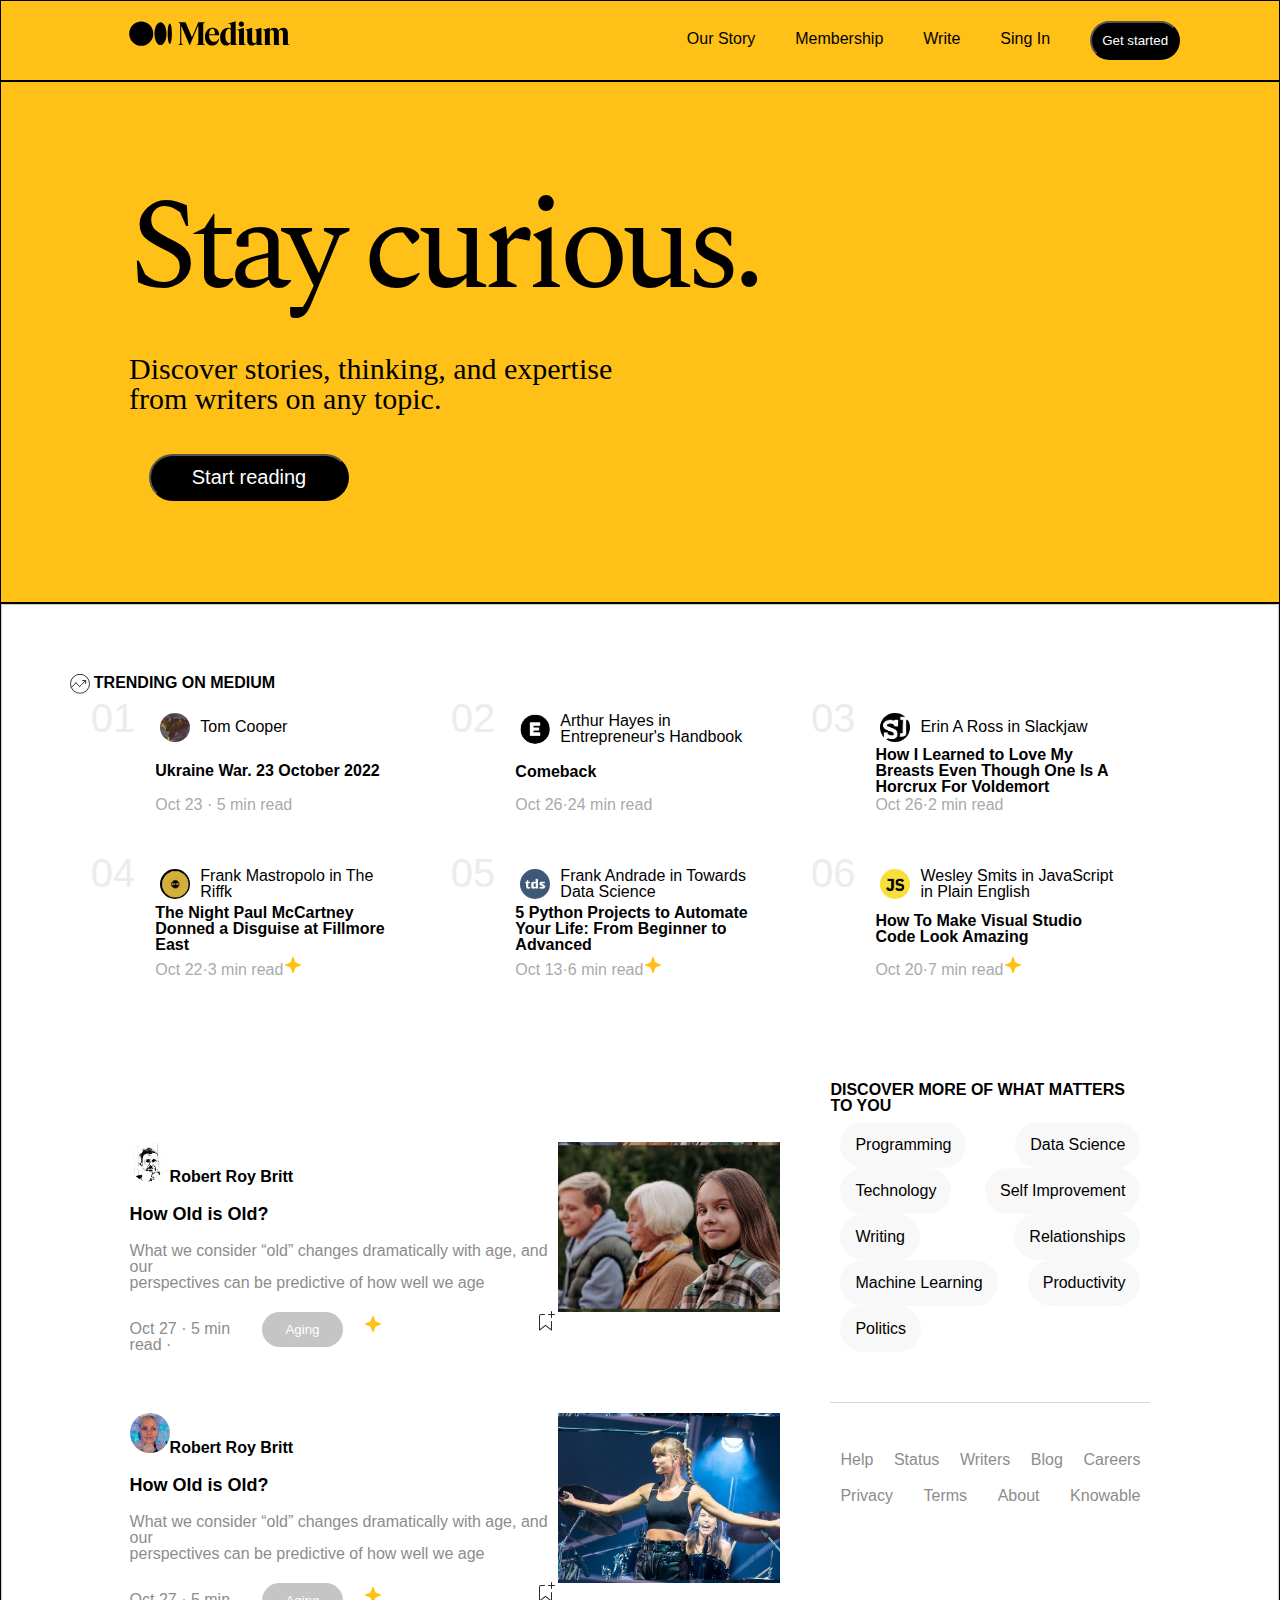
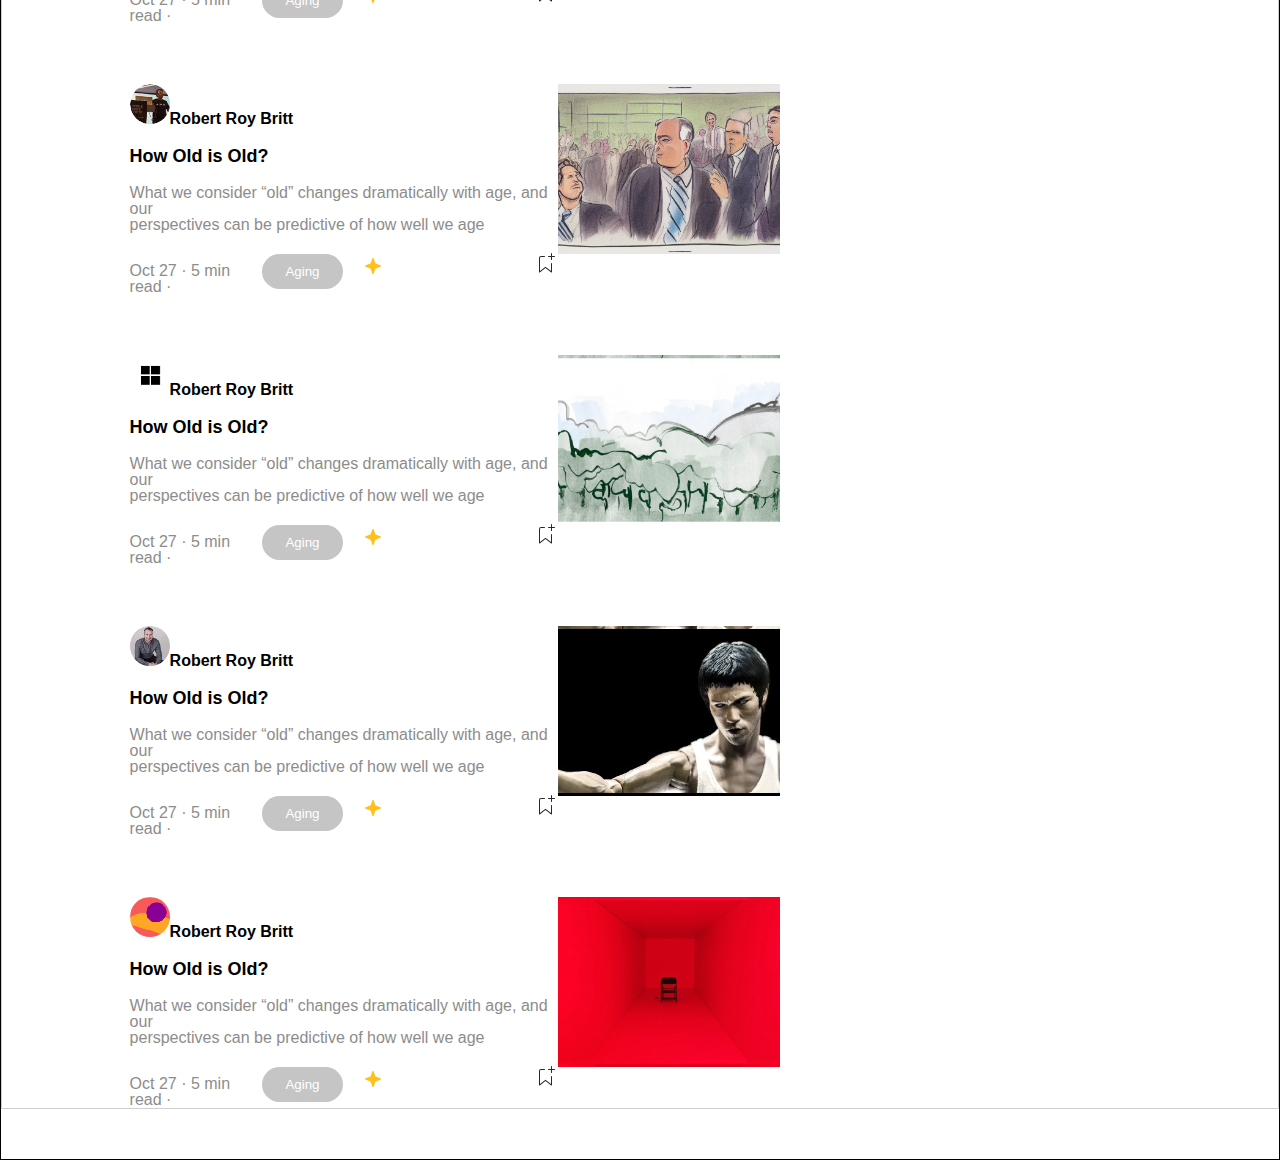
==== commit dd9bcbfe: "medium-clone" ====
--- a/S5-P-Medium-Clone-Start/index.html
+++ b/S5-P-Medium-Clone-Start/index.html
@@ -5272,11 +5272,13 @@
       </h3>
 
       <button>Start reading</button>
+      
     </div>
     <!-- ------------ FINE PRIMA PARTE GIALLA---------
     ------------------------------
 ---------------------------------------->
     <div class="margin">
+        <div class="line">
         <div id="generale">
         <div class="trending">
 
@@ -5372,8 +5374,10 @@
        
 
         </div>
+        <div class="star">
         <h6>The Night Paul McCartney Donned a Disguise at Fillmore East</h6>
-        <span>Oct 22·3 min read</span>
+        <span>Oct 22·3 min read<img src="assets/imgs/svg/star.svg"></span>
+    </div>
        
             
         
@@ -5399,7 +5403,7 @@
 
         </div>
         <h6>5 Python Projects to Automate Your Life: From Beginner to Advanced</h6>
-        <span>Oct 13·6 min read</span>
+        <span>Oct 13·6 min read<img src="assets/imgs/svg/star.svg"></span>
        
             
         
@@ -5424,7 +5428,7 @@
 
         </div>
         <h6>How To Make Visual Studio Code Look Amazing</h6>
-        <span>Oct 20·7 min read</span>
+        <span>Oct 20·7 min read<img src="assets/imgs/svg/star.svg"></span>
        
             
         
@@ -5444,8 +5448,162 @@
 </div>
 <!-- ----------------------------------FINE SECONDA PARTE--------------- -->
   <div class="colon">
-    <div class="left"></div>
-    <div class="right"></div>
+
+
+
+
+    <div class="left">
+        <div class="inline">
+        <div class="description">
+            <div class="author">
+                <img src="assets/imgs/image07.jpeg">
+                <h6>Robert Roy Britt</h6>
+            </div>
+                <h4>How Old is Old?</h4>
+                <p>What we consider “old” changes dramatically with age, and our<br> perspectives can be predictive of how well we age</p>
+                <div class="end"><span>Oct 27 · 5 min read · </span><button>Aging</button><img src="assets/imgs/svg/star.svg">
+                    <div class="bookmark"><img src="assets/imgs/svg/bookmark.svg" ></div>
+                </div>
+                <div class="img.big">
+                
+            </div>
+
+        </div>
+        <div class="img-big-cont"> </div>
+    </div>
+    <!-- -------------------2--------------------- -->
+    <div class="inline">
+        <div class="description">
+            <div class="author">
+                <img src="assets/imgs/image09.jpeg">
+                <h6>Robert Roy Britt</h6>
+            </div>
+                <h4>How Old is Old?</h4>
+                <p>What we consider “old” changes dramatically with age, and our<br> perspectives can be predictive of how well we age</p>
+                <div class="end"><span>Oct 27 · 5 min read · </span><button>Aging</button><img src="assets/imgs/svg/star.svg">
+                    <div class="bookmark"><img src="assets/imgs/svg/bookmark.svg" ></div>
+                </div>
+                <div class="img.big">
+                
+            </div>
+
+        </div>
+        <div class="img-big-cont2"> </div>
+    </div>
+
+
+    <!-- ----------------------3------------------ -->
+    <div class="inline">
+        <div class="description">
+            <div class="author">
+                <img src="assets/imgs/image11.jpeg">
+                <h6>Robert Roy Britt</h6>
+            </div>
+                <h4>How Old is Old?</h4>
+                <p>What we consider “old” changes dramatically with age, and our<br> perspectives can be predictive of how well we age</p>
+                <div class="end"><span>Oct 27 · 5 min read · </span><button>Aging</button><img src="assets/imgs/svg/star.svg">
+                    <div class="bookmark"><img src="assets/imgs/svg/bookmark.svg" ></div>
+                </div>
+                <div class="img.big">
+                
+            </div>
+
+        </div>
+        <div class="img-big-cont3"> </div>
+    </div>
+    <!-- ----------------------4------------------ -->
+    <div class="inline">
+        <div class="description">
+            <div class="author">
+                <img src="assets/imgs/image13.png">
+                <h6>Robert Roy Britt</h6>
+            </div>
+                <h4>How Old is Old?</h4>
+                <p>What we consider “old” changes dramatically with age, and our<br> perspectives can be predictive of how well we age</p>
+                <div class="end"><span>Oct 27 · 5 min read · </span><button>Aging</button><img src="assets/imgs/svg/star.svg">
+                    <div class="bookmark"><img src="assets/imgs/svg/bookmark.svg" ></div>
+                </div>
+                <div class="img.big">
+                
+            </div>
+
+        </div>
+        <div class="img-big-cont4"> </div>
+    </div>
+    <!-- ----------------------5------------------ -->
+    <div class="inline">
+        <div class="description">
+            <div class="author">
+                <img src="assets/imgs/image15.jpeg">
+                <h6>Robert Roy Britt</h6>
+            </div>
+                <h4>How Old is Old?</h4>
+                <p>What we consider “old” changes dramatically with age, and our<br> perspectives can be predictive of how well we age</p>
+                <div class="end"><span>Oct 27 · 5 min read · </span><button>Aging</button><img src="assets/imgs/svg/star.svg">
+                    <div class="bookmark"><img src="assets/imgs/svg/bookmark.svg" ></div>
+                </div>
+                <div class="img.big">
+                
+            </div>
+
+        </div>
+        <div class="img-big-cont5"> </div>
+    </div>
+     <!-- ----------------------6------------------ -->
+    <div class="inline">
+        <div class="description">
+            <div class="author">
+                <img src="assets/imgs/image17.png">
+                <h6>Robert Roy Britt</h6>
+            </div>
+                <h4>How Old is Old?</h4>
+                <p>What we consider “old” changes dramatically with age, and our<br> perspectives can be predictive of how well we age</p>
+                <div class="end"><span>Oct 27 · 5 min read · </span><button>Aging</button><img src="assets/imgs/svg/star.svg">
+                    <div class="bookmark"><img src="assets/imgs/svg/bookmark.svg" ></div>
+                </div>
+                <div class="img.big">
+                
+            </div>
+
+        </div>
+        <div class="img-big-cont6"> </div>
+    </div>
+
+    </div>
+
+
+
+
+
+
+    <!-- ---------------------destra--------------- -->
+    <div class="right">
+        <h5>DISCOVER MORE OF WHAT MATTERS TO YOU</h5>
+        <div class="cont-discover">
+    <div class="discover">Programming</div>
+    <div class="discover">Data Science</div>
+    <div class="discover">Technology</div>
+    <div class="discover">Self Improvement</div>
+    <div class="discover">Writing</div>
+    <div class="discover">Relationships</div>
+    <div class="discover">Machine Learning</div>
+    <div class="discover">Productivity</div>
+    <div class="discover">Politics</div>
+    
+</div>
+
+<div class="footer">
+    <span>Help</span>
+    <span>Status</span>
+    <span>Writers</span>
+    <span>Blog</span>
+    <span>Careers</span>
+    <span>Privacy</span>
+    <span>Terms</span>
+    <span>About</span>
+    <span>Knowable</span>
+</div>
+    </div>
   </div>
 
 </body>
--- a/S5-P-Medium-Clone-Start/index.css
+++ b/S5-P-Medium-Clone-Start/index.css
@@ -124,3 +124,168 @@
   border-radius: 50%;
   margin: 5px;
 }
+.star {
+  display: flex;
+  align-content: flex-start;
+  flex-direction: column;
+}
+
+/* --------------terza parte------------- */
+.colon {
+  margin-inline: 10%;
+  display: flex;
+  justify-content: space-between;
+}
+.left {
+  margin-right: 50px;
+  min-width: 600px;
+  display: flex;
+  flex-wrap: wrap;
+  flex-direction: column;
+  justify-content: space-between;
+}
+.right {
+  position: relative;
+  display: flex;
+  flex-wrap: wrap;
+  justify-content: space-between;
+  align-items: flex-start;
+}
+h5 {
+  font-weight: 700;
+  font-family: "Roboto", sans-serif;
+}
+.discover {
+  font-size: 300;
+  font-family: "Roboto", sans-serif;
+
+  background-color: rgba(226, 226, 226, 0.252);
+  border-radius: 50px;
+  color: rgb(195, 195, 195) 0.5px;
+  padding: 15px;
+  margin-inline: 10px;
+  border: none;
+}
+.cont-discover {
+  padding-bottom: 50px;
+  border-bottom: solid rgb(215, 215, 215) 0.5px;
+  top: 40px;
+  position: absolute;
+  display: flex;
+
+  flex-wrap: wrap;
+  justify-content: space-between;
+}
+
+.author {
+  display: flex;
+  align-items: baseline;
+}
+.colon img {
+  border-radius: 50%;
+}
+
+h4 {
+  margin-top: 20px;
+  font-family: "Roboto", sans-serif;
+  font-weight: 700;
+  font-size: large;
+}
+.author h6 {
+  font-family: "Roboto", sans-serif;
+  font-weight: 600;
+}
+.description p,
+span {
+  margin-top: 20px;
+  font-family: "Roboto", sans-serif;
+  color: rgb(141, 140, 140);
+}
+.description button {
+  width: 100px;
+  border: none;
+  border-radius: 50px;
+  background-color: rgb(197, 197, 197);
+}
+.end {
+  margin-top: 10px;
+  display: flex;
+  align-items: baseline;
+}
+.img-big-cont {
+  width: 250px;
+  height: 170px;
+  object-fit: cover;
+  overflow: hidden;
+  background-image: url(assets/imgs/image08.jpeg);
+  background-position: center;
+  background-size: 110%;
+}
+.img-big-cont2 {
+  width: 250px;
+  height: 170px;
+  object-fit: cover;
+  overflow: hidden;
+  background-image: url(assets/imgs/image10.jpeg);
+  background-position: center;
+  background-size: 110%;
+}
+.img-big-cont3 {
+  width: 250px;
+  height: 170px;
+  object-fit: cover;
+  overflow: hidden;
+  background-image: url(assets/imgs/image12.png);
+  background-position: center;
+  background-size: 110%;
+}
+.img-big-cont4 {
+  width: 250px;
+  height: 170px;
+  object-fit: cover;
+  overflow: hidden;
+  background-image: url(assets/imgs/image14.png);
+  background-position: center;
+  background-size: 110%;
+}
+.img-big-cont5 {
+  width: 250px;
+  height: 170px;
+  object-fit: cover;
+  overflow: hidden;
+  background-image: url(assets/imgs/image16.jpg);
+  background-position: center;
+  background-size: 110%;
+}
+.img-big-cont6 {
+  width: 250px;
+  height: 170px;
+  object-fit: cover;
+  overflow: hidden;
+  background-image: url(assets/imgs/image18.jpeg);
+  background-position: center;
+  background-size: 110%;
+}
+.inline {
+  margin-top: 60px;
+  display: flex;
+  justify-content: space-evenly;
+}
+
+.bookmark {
+  margin-left: 150px;
+}
+.footer {
+  display: flex;
+  justify-content: space-between;
+  flex-wrap: wrap;
+  position: absolute;
+  top: 350px;
+}
+.footer span {
+  padding-inline: 10px;
+}
+.line {
+  border: solid rgba(165, 165, 165, 0.544) 0.5px;
+  margin-bottom: 50px;
+}
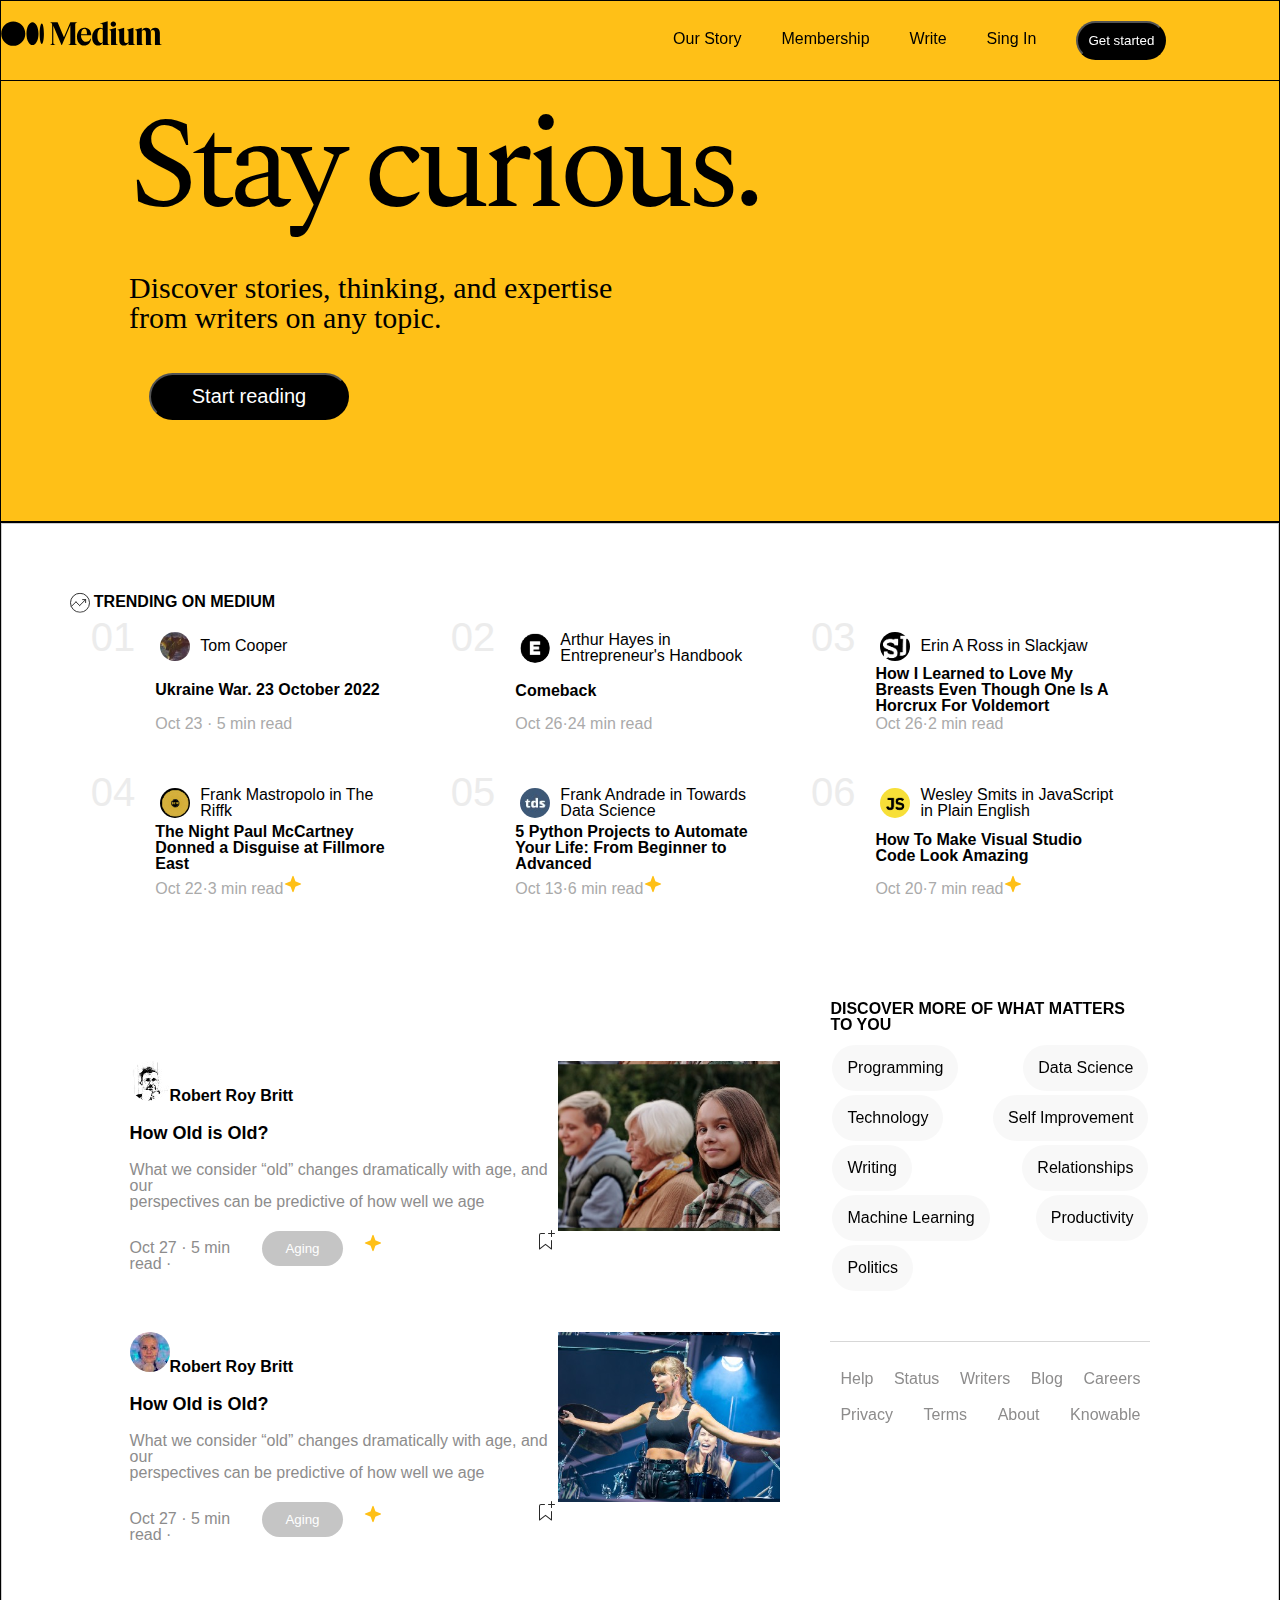
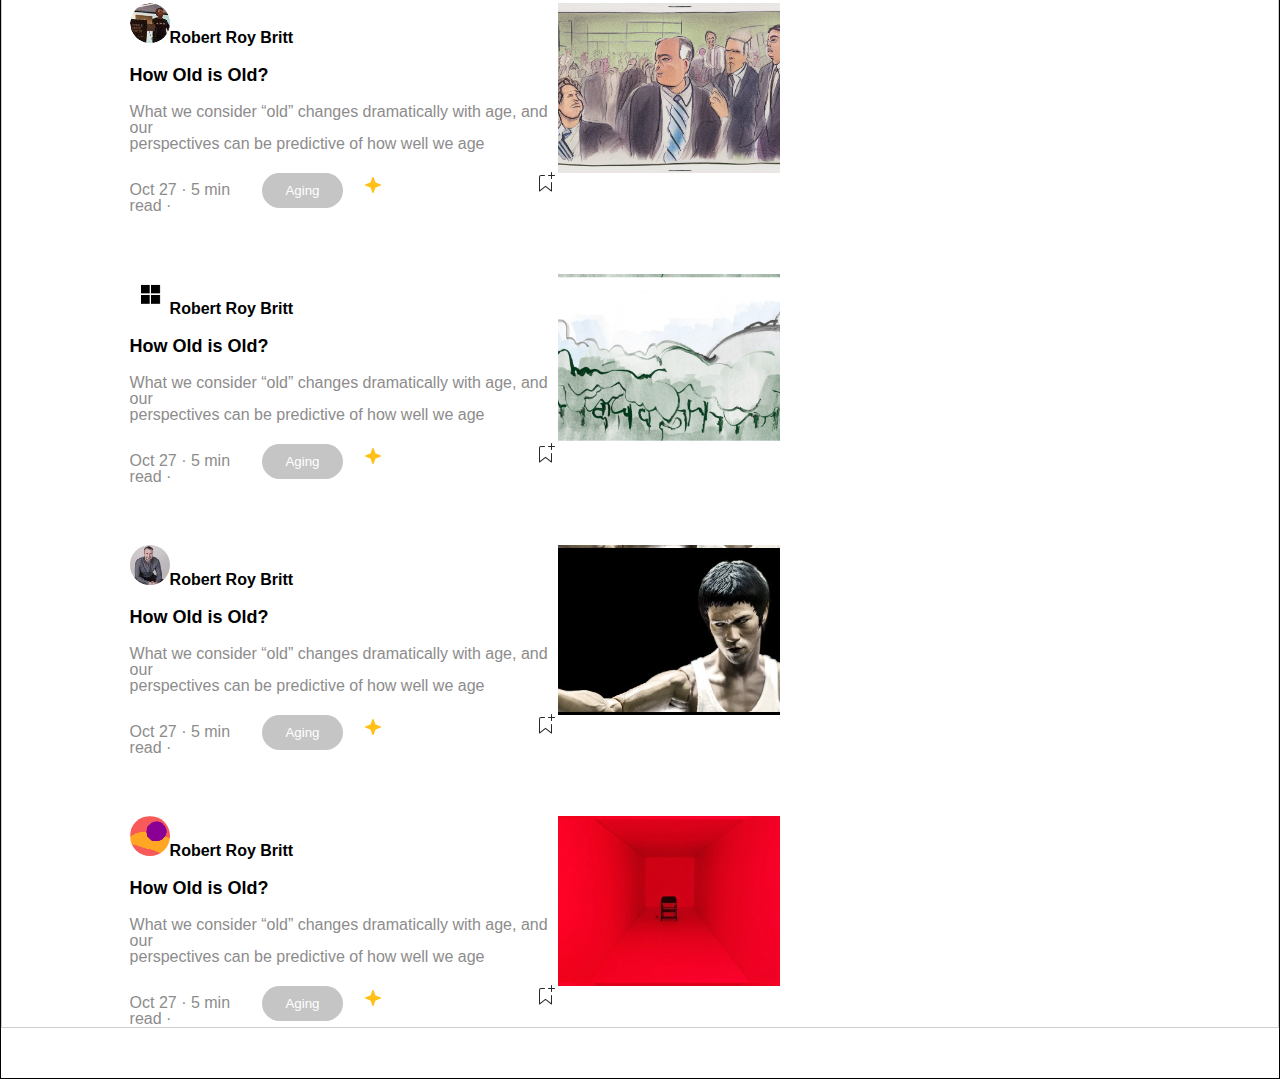
==== commit b19a0585: "white nav" ====
--- a/S5-P-Medium-Clone-Start/index.html
+++ b/S5-P-Medium-Clone-Start/index.html
@@ -6,12 +6,13 @@
     <meta name="viewport" content="width=device-width, initial-scale=1.0" />
     <link rel="stylesheet" href="assets/css/reset.css" />
     <link rel="stylesheet" href="index.css" />
+    <script src="index.js"></script>
     <title>Medium clone</title>
   </head>
 
   <body>
     <header>
-      <div class="navbar">
+      <div id="navbar">
         <div>
           <img src="assets/imgs/svg/logo.svg" alt="logo" />
         </div>
@@ -25,5245 +26,11 @@
       </div>
     </header>
 
-    <!-- ARTWORK con "M" ripetute -->
-    <!-- <svg xmlns="http://www.w3.org/2000/svg" viewBox="0 0 585 462" width="585" height="462"
-        preserveAspectRatio="xMidYMid meet"
-        style="width: 100%; height: 100%; transform: translate3d(0px, 0px, 0px); content-visibility: visible;">
-        <defs>
-            <clipPath id="__lottie_element_3372">
-                <rect width="585" height="462" x="0" y="0"></rect>
-            </clipPath>
-        </defs>
-        <g clip-path="url(#__lottie_element_3372)">
-            <g fill="rgb(0,0,0)" font-size="22" font-family="Shne" font-style="normal" font-weight="normal" aria-label=" M M M M M M M M M M M M M M
-            M M M M M M M M M M M M M M M M M M M M M
-           M M M M M M M M M M M M M M M M M M M M M M M M M
-            M M M M M M M M M M M M
-            M M M M M M M M M M M M M M M M M M M
-            M M M M M M M M M M M M M M M M M M M M M
-            M M M M M M M M M M M M M M
-           M M M M M M M M M M M M M M M M M
-           M M M M M M M M M M M M M M M M M M M
-            M M M M M M M M M M M M M M M M M M M M M M M
-           M M M M M M M M M M M M
-            M M M M M M M M M M M M
-            M M M M M M M M M M M M M M M M M M M M M
-            M M M M M M M M M M M
-            M M M M M M M M M M M M M M M M M
-            M M M M M M M M M M M M M M M M
-           " transform="matrix(1,0,0,1,291,232)" opacity="1" style="display: block;">
-                <g stroke-linecap="butt" stroke-linejoin="round" stroke-miterlimit="4"
-                    transform="matrix(1,0,0,1,-33.238014221191406,-187.70428466796875)" opacity="0"
-                    style="display: inherit;">
-                    <g transform="scale(0.22,0.22)">
-                        <g style="display: none;"></g>
-                    </g>
-                </g>
-                <g stroke-linecap="butt" stroke-linejoin="round" stroke-miterlimit="4"
-                    transform="matrix(1,0,0,1,-28.6619930267334,-187.70428466796875)" opacity="0"
-                    style="display: inherit;">
-                    <g transform="scale(0.22,0.22)">
-                        <g transform="matrix(1,0,0,1,0,0)" opacity="1" style="display: block;">
-                            <path
-                                d=" M46.82899856567383,0 C46.82899856567383,0 68.98500061035156,-59.518001556396484 68.98500061035156,-59.518001556396484 C68.98500061035156,-59.518001556396484 68.98500061035156,0 68.98500061035156,0 C68.98500061035156,0 77.947998046875,0 77.947998046875,0 C77.947998046875,0 77.947998046875,-72.30799865722656 77.947998046875,-72.30799865722656 C77.947998046875,-72.30799865722656 65.15799713134766,-72.30799865722656 65.15799713134766,-72.30799865722656 C65.15799713134766,-72.30799865722656 43.10300064086914,-12.890999794006348 43.10300064086914,-12.890999794006348 C43.10300064086914,-12.890999794006348 21.14900016784668,-72.30799865722656 21.14900016784668,-72.30799865722656 C21.14900016784668,-72.30799865722656 7.955999851226807,-72.30799865722656 7.955999851226807,-72.30799865722656 C7.955999851226807,-72.30799865722656 7.955999851226807,0 7.955999851226807,0 C7.955999851226807,0 17.020000457763672,0 17.020000457763672,0 C17.020000457763672,0 17.020000457763672,-59.518001556396484 17.020000457763672,-59.518001556396484 C17.020000457763672,-59.518001556396484 39.07500076293945,0 39.07500076293945,0 C39.07500076293945,0 46.82899856567383,0 46.82899856567383,0z">
-                            </path>
-                            <g opacity="1" transform="matrix(1,0,0,1,0,0)"></g>
-                        </g>
-                    </g>
-                </g>
-                <g stroke-linecap="butt" stroke-linejoin="round" stroke-miterlimit="4"
-                    transform="matrix(1,0,0,1,-9.940010070800781,-187.70428466796875)" opacity="0"
-                    style="display: inherit;">
-                    <g transform="scale(0.22,0.22)">
-                        <g style="display: none;"></g>
-                    </g>
-                </g>
-                <g stroke-linecap="butt" stroke-linejoin="round" stroke-miterlimit="4"
-                    transform="matrix(1,0,0,1,-5.363988876342773,-187.70428466796875)" opacity="0"
-                    style="display: inherit;">
-                    <g transform="scale(0.22,0.22)">
-                        <g transform="matrix(1,0,0,1,0,0)" opacity="1" style="display: block;">
-                            <path
-                                d=" M46.82899856567383,0 C46.82899856567383,0 68.98500061035156,-59.518001556396484 68.98500061035156,-59.518001556396484 C68.98500061035156,-59.518001556396484 68.98500061035156,0 68.98500061035156,0 C68.98500061035156,0 77.947998046875,0 77.947998046875,0 C77.947998046875,0 77.947998046875,-72.30799865722656 77.947998046875,-72.30799865722656 C77.947998046875,-72.30799865722656 65.15799713134766,-72.30799865722656 65.15799713134766,-72.30799865722656 C65.15799713134766,-72.30799865722656 43.10300064086914,-12.890999794006348 43.10300064086914,-12.890999794006348 C43.10300064086914,-12.890999794006348 21.14900016784668,-72.30799865722656 21.14900016784668,-72.30799865722656 C21.14900016784668,-72.30799865722656 7.955999851226807,-72.30799865722656 7.955999851226807,-72.30799865722656 C7.955999851226807,-72.30799865722656 7.955999851226807,0 7.955999851226807,0 C7.955999851226807,0 17.020000457763672,0 17.020000457763672,0 C17.020000457763672,0 17.020000457763672,-59.518001556396484 17.020000457763672,-59.518001556396484 C17.020000457763672,-59.518001556396484 39.07500076293945,0 39.07500076293945,0 C39.07500076293945,0 46.82899856567383,0 46.82899856567383,0z">
-                            </path>
-                            <g opacity="1" transform="matrix(1,0,0,1,0,0)"></g>
-                        </g>
-                    </g>
-                </g>
-                <g stroke-linecap="butt" stroke-linejoin="round" stroke-miterlimit="4"
-                    transform="matrix(1,0,0,1,13.357994079589844,-187.70428466796875)" opacity="0"
-                    style="display: inherit;">
-                    <g transform="scale(0.22,0.22)">
-                        <g style="display: none;"></g>
-                    </g>
-                </g>
-                <g stroke-linecap="butt" stroke-linejoin="round" stroke-miterlimit="4"
-                    transform="matrix(1,0,0,1,17.93400001525879,-187.70428466796875)" opacity="0"
-                    style="display: inherit;">
-                    <g transform="scale(0.22,0.22)">
-                        <g transform="matrix(1,0,0,1,0,0)" opacity="1" style="display: block;">
-                            <path
-                                d=" M46.82899856567383,0 C46.82899856567383,0 68.98500061035156,-59.518001556396484 68.98500061035156,-59.518001556396484 C68.98500061035156,-59.518001556396484 68.98500061035156,0 68.98500061035156,0 C68.98500061035156,0 77.947998046875,0 77.947998046875,0 C77.947998046875,0 77.947998046875,-72.30799865722656 77.947998046875,-72.30799865722656 C77.947998046875,-72.30799865722656 65.15799713134766,-72.30799865722656 65.15799713134766,-72.30799865722656 C65.15799713134766,-72.30799865722656 43.10300064086914,-12.890999794006348 43.10300064086914,-12.890999794006348 C43.10300064086914,-12.890999794006348 21.14900016784668,-72.30799865722656 21.14900016784668,-72.30799865722656 C21.14900016784668,-72.30799865722656 7.955999851226807,-72.30799865722656 7.955999851226807,-72.30799865722656 C7.955999851226807,-72.30799865722656 7.955999851226807,0 7.955999851226807,0 C7.955999851226807,0 17.020000457763672,0 17.020000457763672,0 C17.020000457763672,0 17.020000457763672,-59.518001556396484 17.020000457763672,-59.518001556396484 C17.020000457763672,-59.518001556396484 39.07500076293945,0 39.07500076293945,0 C39.07500076293945,0 46.82899856567383,0 46.82899856567383,0z">
-                            </path>
-                            <g opacity="1" transform="matrix(1,0,0,1,0,0)"></g>
-                        </g>
-                    </g>
-                </g>
-                <g stroke-linecap="butt" stroke-linejoin="round" stroke-miterlimit="4"
-                    transform="matrix(1,0,0,1,36.65599822998047,-187.70428466796875)" opacity="0"
-                    style="display: inherit;">
-                    <g transform="scale(0.22,0.22)">
-                        <g style="display: none;"></g>
-                    </g>
-                </g>
-                <g stroke-linecap="butt" stroke-linejoin="round" stroke-miterlimit="4"
-                    transform="matrix(1,0,0,1,41.23198699951172,-187.70428466796875)" opacity="1"
-                    style="display: inherit;">
-                    <g transform="scale(0.22,0.22)">
-                        <g transform="matrix(1,0,0,1,0,0)" opacity="1" style="display: block;">
-                            <path
-                                d=" M46.82899856567383,0 C46.82899856567383,0 68.98500061035156,-59.518001556396484 68.98500061035156,-59.518001556396484 C68.98500061035156,-59.518001556396484 68.98500061035156,0 68.98500061035156,0 C68.98500061035156,0 77.947998046875,0 77.947998046875,0 C77.947998046875,0 77.947998046875,-72.30799865722656 77.947998046875,-72.30799865722656 C77.947998046875,-72.30799865722656 65.15799713134766,-72.30799865722656 65.15799713134766,-72.30799865722656 C65.15799713134766,-72.30799865722656 43.10300064086914,-12.890999794006348 43.10300064086914,-12.890999794006348 C43.10300064086914,-12.890999794006348 21.14900016784668,-72.30799865722656 21.14900016784668,-72.30799865722656 C21.14900016784668,-72.30799865722656 7.955999851226807,-72.30799865722656 7.955999851226807,-72.30799865722656 C7.955999851226807,-72.30799865722656 7.955999851226807,0 7.955999851226807,0 C7.955999851226807,0 17.020000457763672,0 17.020000457763672,0 C17.020000457763672,0 17.020000457763672,-59.518001556396484 17.020000457763672,-59.518001556396484 C17.020000457763672,-59.518001556396484 39.07500076293945,0 39.07500076293945,0 C39.07500076293945,0 46.82899856567383,0 46.82899856567383,0z">
-                            </path>
-                            <g opacity="1" transform="matrix(1,0,0,1,0,0)"></g>
-                        </g>
-                    </g>
-                </g>
-                <g stroke-linecap="butt" stroke-linejoin="round" stroke-miterlimit="4"
-                    transform="matrix(1,0,0,1,59.954002380371094,-187.70428466796875)" opacity="1"
-                    style="display: inherit;">
-                    <g transform="scale(0.22,0.22)">
-                        <g style="display: none;"></g>
-                    </g>
-                </g>
-                <g stroke-linecap="butt" stroke-linejoin="round" stroke-miterlimit="4"
-                    transform="matrix(1,0,0,1,64.52999114990234,-187.70428466796875)" opacity="0"
-                    style="display: inherit;">
-                    <g transform="scale(0.22,0.22)">
-                        <g transform="matrix(1,0,0,1,0,0)" opacity="1" style="display: block;">
-                            <path
-                                d=" M46.82899856567383,0 C46.82899856567383,0 68.98500061035156,-59.518001556396484 68.98500061035156,-59.518001556396484 C68.98500061035156,-59.518001556396484 68.98500061035156,0 68.98500061035156,0 C68.98500061035156,0 77.947998046875,0 77.947998046875,0 C77.947998046875,0 77.947998046875,-72.30799865722656 77.947998046875,-72.30799865722656 C77.947998046875,-72.30799865722656 65.15799713134766,-72.30799865722656 65.15799713134766,-72.30799865722656 C65.15799713134766,-72.30799865722656 43.10300064086914,-12.890999794006348 43.10300064086914,-12.890999794006348 C43.10300064086914,-12.890999794006348 21.14900016784668,-72.30799865722656 21.14900016784668,-72.30799865722656 C21.14900016784668,-72.30799865722656 7.955999851226807,-72.30799865722656 7.955999851226807,-72.30799865722656 C7.955999851226807,-72.30799865722656 7.955999851226807,0 7.955999851226807,0 C7.955999851226807,0 17.020000457763672,0 17.020000457763672,0 C17.020000457763672,0 17.020000457763672,-59.518001556396484 17.020000457763672,-59.518001556396484 C17.020000457763672,-59.518001556396484 39.07500076293945,0 39.07500076293945,0 C39.07500076293945,0 46.82899856567383,0 46.82899856567383,0z">
-                            </path>
-                            <g opacity="1" transform="matrix(1,0,0,1,0,0)"></g>
-                        </g>
-                    </g>
-                </g>
-                <g stroke-linecap="butt" stroke-linejoin="round" stroke-miterlimit="4"
-                    transform="matrix(1,0,0,1,83.25200653076172,-187.70428466796875)" opacity="0"
-                    style="display: inherit;">
-                    <g transform="scale(0.22,0.22)">
-                        <g style="display: none;"></g>
-                    </g>
-                </g>
-                <g stroke-linecap="butt" stroke-linejoin="round" stroke-miterlimit="4"
-                    transform="matrix(1,0,0,1,87.82799530029297,-187.70428466796875)" opacity="1"
-                    style="display: inherit;">
-                    <g transform="scale(0.22,0.22)">
-                        <g transform="matrix(1,0,0,1,0,0)" opacity="1" style="display: block;">
-                            <path
-                                d=" M46.82899856567383,0 C46.82899856567383,0 68.98500061035156,-59.518001556396484 68.98500061035156,-59.518001556396484 C68.98500061035156,-59.518001556396484 68.98500061035156,0 68.98500061035156,0 C68.98500061035156,0 77.947998046875,0 77.947998046875,0 C77.947998046875,0 77.947998046875,-72.30799865722656 77.947998046875,-72.30799865722656 C77.947998046875,-72.30799865722656 65.15799713134766,-72.30799865722656 65.15799713134766,-72.30799865722656 C65.15799713134766,-72.30799865722656 43.10300064086914,-12.890999794006348 43.10300064086914,-12.890999794006348 C43.10300064086914,-12.890999794006348 21.14900016784668,-72.30799865722656 21.14900016784668,-72.30799865722656 C21.14900016784668,-72.30799865722656 7.955999851226807,-72.30799865722656 7.955999851226807,-72.30799865722656 C7.955999851226807,-72.30799865722656 7.955999851226807,0 7.955999851226807,0 C7.955999851226807,0 17.020000457763672,0 17.020000457763672,0 C17.020000457763672,0 17.020000457763672,-59.518001556396484 17.020000457763672,-59.518001556396484 C17.020000457763672,-59.518001556396484 39.07500076293945,0 39.07500076293945,0 C39.07500076293945,0 46.82899856567383,0 46.82899856567383,0z">
-                            </path>
-                            <g opacity="1" transform="matrix(1,0,0,1,0,0)"></g>
-                        </g>
-                    </g>
-                </g>
-                <g stroke-linecap="butt" stroke-linejoin="round" stroke-miterlimit="4"
-                    transform="matrix(1,0,0,1,106.54999542236328,-187.70428466796875)" opacity="1"
-                    style="display: inherit;">
-                    <g transform="scale(0.22,0.22)">
-                        <g style="display: none;"></g>
-                    </g>
-                </g>
-                <g stroke-linecap="butt" stroke-linejoin="round" stroke-miterlimit="4"
-                    transform="matrix(1,0,0,1,111.1259994506836,-187.70428466796875)" opacity="1"
-                    style="display: inherit;">
-                    <g transform="scale(0.22,0.22)">
-                        <g transform="matrix(1,0,0,1,0,0)" opacity="1" style="display: block;">
-                            <path
-                                d=" M46.82899856567383,0 C46.82899856567383,0 68.98500061035156,-59.518001556396484 68.98500061035156,-59.518001556396484 C68.98500061035156,-59.518001556396484 68.98500061035156,0 68.98500061035156,0 C68.98500061035156,0 77.947998046875,0 77.947998046875,0 C77.947998046875,0 77.947998046875,-72.30799865722656 77.947998046875,-72.30799865722656 C77.947998046875,-72.30799865722656 65.15799713134766,-72.30799865722656 65.15799713134766,-72.30799865722656 C65.15799713134766,-72.30799865722656 43.10300064086914,-12.890999794006348 43.10300064086914,-12.890999794006348 C43.10300064086914,-12.890999794006348 21.14900016784668,-72.30799865722656 21.14900016784668,-72.30799865722656 C21.14900016784668,-72.30799865722656 7.955999851226807,-72.30799865722656 7.955999851226807,-72.30799865722656 C7.955999851226807,-72.30799865722656 7.955999851226807,0 7.955999851226807,0 C7.955999851226807,0 17.020000457763672,0 17.020000457763672,0 C17.020000457763672,0 17.020000457763672,-59.518001556396484 17.020000457763672,-59.518001556396484 C17.020000457763672,-59.518001556396484 39.07500076293945,0 39.07500076293945,0 C39.07500076293945,0 46.82899856567383,0 46.82899856567383,0z">
-                            </path>
-                            <g opacity="1" transform="matrix(1,0,0,1,0,0)"></g>
-                        </g>
-                    </g>
-                </g>
-                <g stroke-linecap="butt" stroke-linejoin="round" stroke-miterlimit="4"
-                    transform="matrix(1,0,0,1,129.84800720214844,-187.70428466796875)" opacity="0"
-                    style="display: inherit;">
-                    <g transform="scale(0.22,0.22)">
-                        <g style="display: none;"></g>
-                    </g>
-                </g>
-                <g stroke-linecap="butt" stroke-linejoin="round" stroke-miterlimit="4"
-                    transform="matrix(1,0,0,1,134.42401123046875,-187.70428466796875)" opacity="1"
-                    style="display: inherit;">
-                    <g transform="scale(0.22,0.22)">
-                        <g transform="matrix(1,0,0,1,0,0)" opacity="1" style="display: block;">
-                            <path
-                                d=" M46.82899856567383,0 C46.82899856567383,0 68.98500061035156,-59.518001556396484 68.98500061035156,-59.518001556396484 C68.98500061035156,-59.518001556396484 68.98500061035156,0 68.98500061035156,0 C68.98500061035156,0 77.947998046875,0 77.947998046875,0 C77.947998046875,0 77.947998046875,-72.30799865722656 77.947998046875,-72.30799865722656 C77.947998046875,-72.30799865722656 65.15799713134766,-72.30799865722656 65.15799713134766,-72.30799865722656 C65.15799713134766,-72.30799865722656 43.10300064086914,-12.890999794006348 43.10300064086914,-12.890999794006348 C43.10300064086914,-12.890999794006348 21.14900016784668,-72.30799865722656 21.14900016784668,-72.30799865722656 C21.14900016784668,-72.30799865722656 7.955999851226807,-72.30799865722656 7.955999851226807,-72.30799865722656 C7.955999851226807,-72.30799865722656 7.955999851226807,0 7.955999851226807,0 C7.955999851226807,0 17.020000457763672,0 17.020000457763672,0 C17.020000457763672,0 17.020000457763672,-59.518001556396484 17.020000457763672,-59.518001556396484 C17.020000457763672,-59.518001556396484 39.07500076293945,0 39.07500076293945,0 C39.07500076293945,0 46.82899856567383,0 46.82899856567383,0z">
-                            </path>
-                            <g opacity="1" transform="matrix(1,0,0,1,0,0)"></g>
-                        </g>
-                    </g>
-                </g>
-                <g stroke-linecap="butt" stroke-linejoin="round" stroke-miterlimit="4"
-                    transform="matrix(1,0,0,1,153.14599609375,-187.70428466796875)" opacity="1"
-                    style="display: inherit;">
-                    <g transform="scale(0.22,0.22)">
-                        <g style="display: none;"></g>
-                    </g>
-                </g>
-                <g stroke-linecap="butt" stroke-linejoin="round" stroke-miterlimit="4"
-                    transform="matrix(1,0,0,1,157.72198486328125,-187.70428466796875)" opacity="1"
-                    style="display: inherit;">
-                    <g transform="scale(0.22,0.22)">
-                        <g transform="matrix(1,0,0,1,0,0)" opacity="1" style="display: block;">
-                            <path
-                                d=" M46.82899856567383,0 C46.82899856567383,0 68.98500061035156,-59.518001556396484 68.98500061035156,-59.518001556396484 C68.98500061035156,-59.518001556396484 68.98500061035156,0 68.98500061035156,0 C68.98500061035156,0 77.947998046875,0 77.947998046875,0 C77.947998046875,0 77.947998046875,-72.30799865722656 77.947998046875,-72.30799865722656 C77.947998046875,-72.30799865722656 65.15799713134766,-72.30799865722656 65.15799713134766,-72.30799865722656 C65.15799713134766,-72.30799865722656 43.10300064086914,-12.890999794006348 43.10300064086914,-12.890999794006348 C43.10300064086914,-12.890999794006348 21.14900016784668,-72.30799865722656 21.14900016784668,-72.30799865722656 C21.14900016784668,-72.30799865722656 7.955999851226807,-72.30799865722656 7.955999851226807,-72.30799865722656 C7.955999851226807,-72.30799865722656 7.955999851226807,0 7.955999851226807,0 C7.955999851226807,0 17.020000457763672,0 17.020000457763672,0 C17.020000457763672,0 17.020000457763672,-59.518001556396484 17.020000457763672,-59.518001556396484 C17.020000457763672,-59.518001556396484 39.07500076293945,0 39.07500076293945,0 C39.07500076293945,0 46.82899856567383,0 46.82899856567383,0z">
-                            </path>
-                            <g opacity="1" transform="matrix(1,0,0,1,0,0)"></g>
-                        </g>
-                    </g>
-                </g>
-                <g stroke-linecap="butt" stroke-linejoin="round" stroke-miterlimit="4"
-                    transform="matrix(1,0,0,1,176.44398498535156,-187.70428466796875)" opacity="1"
-                    style="display: inherit;">
-                    <g transform="scale(0.22,0.22)">
-                        <g style="display: none;"></g>
-                    </g>
-                </g>
-                <g stroke-linecap="butt" stroke-linejoin="round" stroke-miterlimit="4"
-                    transform="matrix(1,0,0,1,181.01998901367188,-187.70428466796875)" opacity="1"
-                    style="display: inherit;">
-                    <g transform="scale(0.22,0.22)">
-                        <g transform="matrix(1,0,0,1,0,0)" opacity="1" style="display: block;">
-                            <path
-                                d=" M46.82899856567383,0 C46.82899856567383,0 68.98500061035156,-59.518001556396484 68.98500061035156,-59.518001556396484 C68.98500061035156,-59.518001556396484 68.98500061035156,0 68.98500061035156,0 C68.98500061035156,0 77.947998046875,0 77.947998046875,0 C77.947998046875,0 77.947998046875,-72.30799865722656 77.947998046875,-72.30799865722656 C77.947998046875,-72.30799865722656 65.15799713134766,-72.30799865722656 65.15799713134766,-72.30799865722656 C65.15799713134766,-72.30799865722656 43.10300064086914,-12.890999794006348 43.10300064086914,-12.890999794006348 C43.10300064086914,-12.890999794006348 21.14900016784668,-72.30799865722656 21.14900016784668,-72.30799865722656 C21.14900016784668,-72.30799865722656 7.955999851226807,-72.30799865722656 7.955999851226807,-72.30799865722656 C7.955999851226807,-72.30799865722656 7.955999851226807,0 7.955999851226807,0 C7.955999851226807,0 17.020000457763672,0 17.020000457763672,0 C17.020000457763672,0 17.020000457763672,-59.518001556396484 17.020000457763672,-59.518001556396484 C17.020000457763672,-59.518001556396484 39.07500076293945,0 39.07500076293945,0 C39.07500076293945,0 46.82899856567383,0 46.82899856567383,0z">
-                            </path>
-                            <g opacity="1" transform="matrix(1,0,0,1,0,0)"></g>
-                        </g>
-                    </g>
-                </g>
-                <g stroke-linecap="butt" stroke-linejoin="round" stroke-miterlimit="4"
-                    transform="matrix(1,0,0,1,199.7419891357422,-187.70428466796875)" opacity="0"
-                    style="display: inherit;">
-                    <g transform="scale(0.22,0.22)">
-                        <g style="display: none;"></g>
-                    </g>
-                </g>
-                <g stroke-linecap="butt" stroke-linejoin="round" stroke-miterlimit="4"
-                    transform="matrix(1,0,0,1,204.3179931640625,-187.70428466796875)" opacity="0"
-                    style="display: inherit;">
-                    <g transform="scale(0.22,0.22)">
-                        <g transform="matrix(1,0,0,1,0,0)" opacity="1" style="display: block;">
-                            <path
-                                d=" M46.82899856567383,0 C46.82899856567383,0 68.98500061035156,-59.518001556396484 68.98500061035156,-59.518001556396484 C68.98500061035156,-59.518001556396484 68.98500061035156,0 68.98500061035156,0 C68.98500061035156,0 77.947998046875,0 77.947998046875,0 C77.947998046875,0 77.947998046875,-72.30799865722656 77.947998046875,-72.30799865722656 C77.947998046875,-72.30799865722656 65.15799713134766,-72.30799865722656 65.15799713134766,-72.30799865722656 C65.15799713134766,-72.30799865722656 43.10300064086914,-12.890999794006348 43.10300064086914,-12.890999794006348 C43.10300064086914,-12.890999794006348 21.14900016784668,-72.30799865722656 21.14900016784668,-72.30799865722656 C21.14900016784668,-72.30799865722656 7.955999851226807,-72.30799865722656 7.955999851226807,-72.30799865722656 C7.955999851226807,-72.30799865722656 7.955999851226807,0 7.955999851226807,0 C7.955999851226807,0 17.020000457763672,0 17.020000457763672,0 C17.020000457763672,0 17.020000457763672,-59.518001556396484 17.020000457763672,-59.518001556396484 C17.020000457763672,-59.518001556396484 39.07500076293945,0 39.07500076293945,0 C39.07500076293945,0 46.82899856567383,0 46.82899856567383,0z">
-                            </path>
-                            <g opacity="1" transform="matrix(1,0,0,1,0,0)"></g>
-                        </g>
-                    </g>
-                </g>
-                <g stroke-linecap="butt" stroke-linejoin="round" stroke-miterlimit="4"
-                    transform="matrix(1,0,0,1,223.0399932861328,-187.70428466796875)" opacity="0"
-                    style="display: inherit;">
-                    <g transform="scale(0.22,0.22)">
-                        <g style="display: none;"></g>
-                    </g>
-                </g>
-                <g stroke-linecap="butt" stroke-linejoin="round" stroke-miterlimit="4"
-                    transform="matrix(1,0,0,1,227.61599731445312,-187.70428466796875)" opacity="0"
-                    style="display: inherit;">
-                    <g transform="scale(0.22,0.22)">
-                        <g transform="matrix(1,0,0,1,0,0)" opacity="1" style="display: block;">
-                            <path
-                                d=" M46.82899856567383,0 C46.82899856567383,0 68.98500061035156,-59.518001556396484 68.98500061035156,-59.518001556396484 C68.98500061035156,-59.518001556396484 68.98500061035156,0 68.98500061035156,0 C68.98500061035156,0 77.947998046875,0 77.947998046875,0 C77.947998046875,0 77.947998046875,-72.30799865722656 77.947998046875,-72.30799865722656 C77.947998046875,-72.30799865722656 65.15799713134766,-72.30799865722656 65.15799713134766,-72.30799865722656 C65.15799713134766,-72.30799865722656 43.10300064086914,-12.890999794006348 43.10300064086914,-12.890999794006348 C43.10300064086914,-12.890999794006348 21.14900016784668,-72.30799865722656 21.14900016784668,-72.30799865722656 C21.14900016784668,-72.30799865722656 7.955999851226807,-72.30799865722656 7.955999851226807,-72.30799865722656 C7.955999851226807,-72.30799865722656 7.955999851226807,0 7.955999851226807,0 C7.955999851226807,0 17.020000457763672,0 17.020000457763672,0 C17.020000457763672,0 17.020000457763672,-59.518001556396484 17.020000457763672,-59.518001556396484 C17.020000457763672,-59.518001556396484 39.07500076293945,0 39.07500076293945,0 C39.07500076293945,0 46.82899856567383,0 46.82899856567383,0z">
-                            </path>
-                            <g opacity="1" transform="matrix(1,0,0,1,0,0)"></g>
-                        </g>
-                    </g>
-                </g>
-                <g stroke-linecap="butt" stroke-linejoin="round" stroke-miterlimit="4"
-                    transform="matrix(1,0,0,1,246.33799743652344,-187.70428466796875)" opacity="1"
-                    style="display: inherit;">
-                    <g transform="scale(0.22,0.22)">
-                        <g style="display: none;"></g>
-                    </g>
-                </g>
-                <g stroke-linecap="butt" stroke-linejoin="round" stroke-miterlimit="4"
-                    transform="matrix(1,0,0,1,250.9139862060547,-187.70428466796875)" opacity="0"
-                    style="display: inherit;">
-                    <g transform="scale(0.22,0.22)">
-                        <g transform="matrix(1,0,0,1,0,0)" opacity="1" style="display: block;">
-                            <path
-                                d=" M46.82899856567383,0 C46.82899856567383,0 68.98500061035156,-59.518001556396484 68.98500061035156,-59.518001556396484 C68.98500061035156,-59.518001556396484 68.98500061035156,0 68.98500061035156,0 C68.98500061035156,0 77.947998046875,0 77.947998046875,0 C77.947998046875,0 77.947998046875,-72.30799865722656 77.947998046875,-72.30799865722656 C77.947998046875,-72.30799865722656 65.15799713134766,-72.30799865722656 65.15799713134766,-72.30799865722656 C65.15799713134766,-72.30799865722656 43.10300064086914,-12.890999794006348 43.10300064086914,-12.890999794006348 C43.10300064086914,-12.890999794006348 21.14900016784668,-72.30799865722656 21.14900016784668,-72.30799865722656 C21.14900016784668,-72.30799865722656 7.955999851226807,-72.30799865722656 7.955999851226807,-72.30799865722656 C7.955999851226807,-72.30799865722656 7.955999851226807,0 7.955999851226807,0 C7.955999851226807,0 17.020000457763672,0 17.020000457763672,0 C17.020000457763672,0 17.020000457763672,-59.518001556396484 17.020000457763672,-59.518001556396484 C17.020000457763672,-59.518001556396484 39.07500076293945,0 39.07500076293945,0 C39.07500076293945,0 46.82899856567383,0 46.82899856567383,0z">
-                            </path>
-                            <g opacity="1" transform="matrix(1,0,0,1,0,0)"></g>
-                        </g>
-                    </g>
-                </g>
-                <g stroke-linecap="butt" stroke-linejoin="round" stroke-miterlimit="4"
-                    transform="matrix(1,0,0,1,269.6360168457031,-187.70428466796875)" opacity="0"
-                    style="display: inherit;">
-                    <g transform="scale(0.22,0.22)">
-                        <g style="display: none;"></g>
-                    </g>
-                </g>
-                <g stroke-linecap="butt" stroke-linejoin="round" stroke-miterlimit="4"
-                    transform="matrix(1,0,0,1,274.2120056152344,-187.70428466796875)" opacity="1"
-                    style="display: inherit;">
-                    <g transform="scale(0.22,0.22)">
-                        <g transform="matrix(1,0,0,1,0,0)" opacity="1" style="display: block;">
-                            <path
-                                d=" M46.82899856567383,0 C46.82899856567383,0 68.98500061035156,-59.518001556396484 68.98500061035156,-59.518001556396484 C68.98500061035156,-59.518001556396484 68.98500061035156,0 68.98500061035156,0 C68.98500061035156,0 77.947998046875,0 77.947998046875,0 C77.947998046875,0 77.947998046875,-72.30799865722656 77.947998046875,-72.30799865722656 C77.947998046875,-72.30799865722656 65.15799713134766,-72.30799865722656 65.15799713134766,-72.30799865722656 C65.15799713134766,-72.30799865722656 43.10300064086914,-12.890999794006348 43.10300064086914,-12.890999794006348 C43.10300064086914,-12.890999794006348 21.14900016784668,-72.30799865722656 21.14900016784668,-72.30799865722656 C21.14900016784668,-72.30799865722656 7.955999851226807,-72.30799865722656 7.955999851226807,-72.30799865722656 C7.955999851226807,-72.30799865722656 7.955999851226807,0 7.955999851226807,0 C7.955999851226807,0 17.020000457763672,0 17.020000457763672,0 C17.020000457763672,0 17.020000457763672,-59.518001556396484 17.020000457763672,-59.518001556396484 C17.020000457763672,-59.518001556396484 39.07500076293945,0 39.07500076293945,0 C39.07500076293945,0 46.82899856567383,0 46.82899856567383,0z">
-                            </path>
-                            <g opacity="1" transform="matrix(1,0,0,1,0,0)"></g>
-                        </g>
-                    </g>
-                </g>
-                <g stroke-linecap="butt" stroke-linejoin="round" stroke-miterlimit="4" style="display: inherit;">
-                    <g transform="scale(0.22,0.22)">
-                        <g style="display: none;"></g>
-                    </g>
-                </g>
-                <g stroke-linecap="butt" stroke-linejoin="round" stroke-miterlimit="4"
-                    transform="matrix(1,0,0,1,-196.3240203857422,-160.30429077148438)" opacity="1"
-                    style="display: inherit;">
-                    <g transform="scale(0.22,0.22)">
-                        <g style="display: none;"></g>
-                    </g>
-                </g>
-                <g stroke-linecap="butt" stroke-linejoin="round" stroke-miterlimit="4"
-                    transform="matrix(1,0,0,1,-191.7480010986328,-160.30429077148438)" opacity="1"
-                    style="display: inherit;">
-                    <g transform="scale(0.22,0.22)">
-                        <g transform="matrix(1,0,0,1,0,0)" opacity="1" style="display: block;">
-                            <path
-                                d=" M46.82899856567383,0 C46.82899856567383,0 68.98500061035156,-59.518001556396484 68.98500061035156,-59.518001556396484 C68.98500061035156,-59.518001556396484 68.98500061035156,0 68.98500061035156,0 C68.98500061035156,0 77.947998046875,0 77.947998046875,0 C77.947998046875,0 77.947998046875,-72.30799865722656 77.947998046875,-72.30799865722656 C77.947998046875,-72.30799865722656 65.15799713134766,-72.30799865722656 65.15799713134766,-72.30799865722656 C65.15799713134766,-72.30799865722656 43.10300064086914,-12.890999794006348 43.10300064086914,-12.890999794006348 C43.10300064086914,-12.890999794006348 21.14900016784668,-72.30799865722656 21.14900016784668,-72.30799865722656 C21.14900016784668,-72.30799865722656 7.955999851226807,-72.30799865722656 7.955999851226807,-72.30799865722656 C7.955999851226807,-72.30799865722656 7.955999851226807,0 7.955999851226807,0 C7.955999851226807,0 17.020000457763672,0 17.020000457763672,0 C17.020000457763672,0 17.020000457763672,-59.518001556396484 17.020000457763672,-59.518001556396484 C17.020000457763672,-59.518001556396484 39.07500076293945,0 39.07500076293945,0 C39.07500076293945,0 46.82899856567383,0 46.82899856567383,0z">
-                            </path>
-                            <g opacity="1" transform="matrix(1,0,0,1,0,0)"></g>
-                        </g>
-                    </g>
-                </g>
-                <g stroke-linecap="butt" stroke-linejoin="round" stroke-miterlimit="4"
-                    transform="matrix(1,0,0,1,-173.02601623535156,-160.30429077148438)" opacity="1"
-                    style="display: inherit;">
-                    <g transform="scale(0.22,0.22)">
-                        <g style="display: none;"></g>
-                    </g>
-                </g>
-                <g stroke-linecap="butt" stroke-linejoin="round" stroke-miterlimit="4"
-                    transform="matrix(1,0,0,1,-168.4499969482422,-160.30429077148438)" opacity="1"
-                    style="display: inherit;">
-                    <g transform="scale(0.22,0.22)">
-                        <g transform="matrix(1,0,0,1,0,0)" opacity="1" style="display: block;">
-                            <path
-                                d=" M46.82899856567383,0 C46.82899856567383,0 68.98500061035156,-59.518001556396484 68.98500061035156,-59.518001556396484 C68.98500061035156,-59.518001556396484 68.98500061035156,0 68.98500061035156,0 C68.98500061035156,0 77.947998046875,0 77.947998046875,0 C77.947998046875,0 77.947998046875,-72.30799865722656 77.947998046875,-72.30799865722656 C77.947998046875,-72.30799865722656 65.15799713134766,-72.30799865722656 65.15799713134766,-72.30799865722656 C65.15799713134766,-72.30799865722656 43.10300064086914,-12.890999794006348 43.10300064086914,-12.890999794006348 C43.10300064086914,-12.890999794006348 21.14900016784668,-72.30799865722656 21.14900016784668,-72.30799865722656 C21.14900016784668,-72.30799865722656 7.955999851226807,-72.30799865722656 7.955999851226807,-72.30799865722656 C7.955999851226807,-72.30799865722656 7.955999851226807,0 7.955999851226807,0 C7.955999851226807,0 17.020000457763672,0 17.020000457763672,0 C17.020000457763672,0 17.020000457763672,-59.518001556396484 17.020000457763672,-59.518001556396484 C17.020000457763672,-59.518001556396484 39.07500076293945,0 39.07500076293945,0 C39.07500076293945,0 46.82899856567383,0 46.82899856567383,0z">
-                            </path>
-                            <g opacity="1" transform="matrix(1,0,0,1,0,0)"></g>
-                        </g>
-                    </g>
-                </g>
-                <g stroke-linecap="butt" stroke-linejoin="round" stroke-miterlimit="4"
-                    transform="matrix(1,0,0,1,-149.72801208496094,-160.30429077148438)" opacity="0"
-                    style="display: inherit;">
-                    <g transform="scale(0.22,0.22)">
-                        <g style="display: none;"></g>
-                    </g>
-                </g>
-                <g stroke-linecap="butt" stroke-linejoin="round" stroke-miterlimit="4"
-                    transform="matrix(1,0,0,1,-145.15200805664062,-160.30429077148438)" opacity="1"
-                    style="display: inherit;">
-                    <g transform="scale(0.22,0.22)">
-                        <g transform="matrix(1,0,0,1,0,0)" opacity="1" style="display: block;">
-                            <path
-                                d=" M46.82899856567383,0 C46.82899856567383,0 68.98500061035156,-59.518001556396484 68.98500061035156,-59.518001556396484 C68.98500061035156,-59.518001556396484 68.98500061035156,0 68.98500061035156,0 C68.98500061035156,0 77.947998046875,0 77.947998046875,0 C77.947998046875,0 77.947998046875,-72.30799865722656 77.947998046875,-72.30799865722656 C77.947998046875,-72.30799865722656 65.15799713134766,-72.30799865722656 65.15799713134766,-72.30799865722656 C65.15799713134766,-72.30799865722656 43.10300064086914,-12.890999794006348 43.10300064086914,-12.890999794006348 C43.10300064086914,-12.890999794006348 21.14900016784668,-72.30799865722656 21.14900016784668,-72.30799865722656 C21.14900016784668,-72.30799865722656 7.955999851226807,-72.30799865722656 7.955999851226807,-72.30799865722656 C7.955999851226807,-72.30799865722656 7.955999851226807,0 7.955999851226807,0 C7.955999851226807,0 17.020000457763672,0 17.020000457763672,0 C17.020000457763672,0 17.020000457763672,-59.518001556396484 17.020000457763672,-59.518001556396484 C17.020000457763672,-59.518001556396484 39.07500076293945,0 39.07500076293945,0 C39.07500076293945,0 46.82899856567383,0 46.82899856567383,0z">
-                            </path>
-                            <g opacity="1" transform="matrix(1,0,0,1,0,0)"></g>
-                        </g>
-                    </g>
-                </g>
-                <g stroke-linecap="butt" stroke-linejoin="round" stroke-miterlimit="4"
-                    transform="matrix(1,0,0,1,-126.43000793457031,-160.30429077148438)" opacity="0"
-                    style="display: inherit;">
-                    <g transform="scale(0.22,0.22)">
-                        <g style="display: none;"></g>
-                    </g>
-                </g>
-                <g stroke-linecap="butt" stroke-linejoin="round" stroke-miterlimit="4"
-                    transform="matrix(1,0,0,1,-121.85401916503906,-160.30429077148438)" opacity="1"
-                    style="display: inherit;">
-                    <g transform="scale(0.22,0.22)">
-                        <g transform="matrix(1,0,0,1,0,0)" opacity="1" style="display: block;">
-                            <path
-                                d=" M46.82899856567383,0 C46.82899856567383,0 68.98500061035156,-59.518001556396484 68.98500061035156,-59.518001556396484 C68.98500061035156,-59.518001556396484 68.98500061035156,0 68.98500061035156,0 C68.98500061035156,0 77.947998046875,0 77.947998046875,0 C77.947998046875,0 77.947998046875,-72.30799865722656 77.947998046875,-72.30799865722656 C77.947998046875,-72.30799865722656 65.15799713134766,-72.30799865722656 65.15799713134766,-72.30799865722656 C65.15799713134766,-72.30799865722656 43.10300064086914,-12.890999794006348 43.10300064086914,-12.890999794006348 C43.10300064086914,-12.890999794006348 21.14900016784668,-72.30799865722656 21.14900016784668,-72.30799865722656 C21.14900016784668,-72.30799865722656 7.955999851226807,-72.30799865722656 7.955999851226807,-72.30799865722656 C7.955999851226807,-72.30799865722656 7.955999851226807,0 7.955999851226807,0 C7.955999851226807,0 17.020000457763672,0 17.020000457763672,0 C17.020000457763672,0 17.020000457763672,-59.518001556396484 17.020000457763672,-59.518001556396484 C17.020000457763672,-59.518001556396484 39.07500076293945,0 39.07500076293945,0 C39.07500076293945,0 46.82899856567383,0 46.82899856567383,0z">
-                            </path>
-                            <g opacity="1" transform="matrix(1,0,0,1,0,0)"></g>
-                        </g>
-                    </g>
-                </g>
-                <g stroke-linecap="butt" stroke-linejoin="round" stroke-miterlimit="4"
-                    transform="matrix(1,0,0,1,-103.13199615478516,-160.30429077148438)" opacity="0"
-                    style="display: inherit;">
-                    <g transform="scale(0.22,0.22)">
-                        <g style="display: none;"></g>
-                    </g>
-                </g>
-                <g stroke-linecap="butt" stroke-linejoin="round" stroke-miterlimit="4"
-                    transform="matrix(1,0,0,1,-98.5560073852539,-160.30429077148438)" opacity="0"
-                    style="display: inherit;">
-                    <g transform="scale(0.22,0.22)">
-                        <g transform="matrix(1,0,0,1,0,0)" opacity="1" style="display: block;">
-                            <path
-                                d=" M46.82899856567383,0 C46.82899856567383,0 68.98500061035156,-59.518001556396484 68.98500061035156,-59.518001556396484 C68.98500061035156,-59.518001556396484 68.98500061035156,0 68.98500061035156,0 C68.98500061035156,0 77.947998046875,0 77.947998046875,0 C77.947998046875,0 77.947998046875,-72.30799865722656 77.947998046875,-72.30799865722656 C77.947998046875,-72.30799865722656 65.15799713134766,-72.30799865722656 65.15799713134766,-72.30799865722656 C65.15799713134766,-72.30799865722656 43.10300064086914,-12.890999794006348 43.10300064086914,-12.890999794006348 C43.10300064086914,-12.890999794006348 21.14900016784668,-72.30799865722656 21.14900016784668,-72.30799865722656 C21.14900016784668,-72.30799865722656 7.955999851226807,-72.30799865722656 7.955999851226807,-72.30799865722656 C7.955999851226807,-72.30799865722656 7.955999851226807,0 7.955999851226807,0 C7.955999851226807,0 17.020000457763672,0 17.020000457763672,0 C17.020000457763672,0 17.020000457763672,-59.518001556396484 17.020000457763672,-59.518001556396484 C17.020000457763672,-59.518001556396484 39.07500076293945,0 39.07500076293945,0 C39.07500076293945,0 46.82899856567383,0 46.82899856567383,0z">
-                            </path>
-                            <g opacity="1" transform="matrix(1,0,0,1,0,0)"></g>
-                        </g>
-                    </g>
-                </g>
-                <g stroke-linecap="butt" stroke-linejoin="round" stroke-miterlimit="4"
-                    transform="matrix(1,0,0,1,-79.83399200439453,-160.30429077148438)" opacity="0"
-                    style="display: inherit;">
-                    <g transform="scale(0.22,0.22)">
-                        <g style="display: none;"></g>
-                    </g>
-                </g>
-                <g stroke-linecap="butt" stroke-linejoin="round" stroke-miterlimit="4"
-                    transform="matrix(1,0,0,1,-75.25800323486328,-160.30429077148438)" opacity="0"
-                    style="display: inherit;">
-                    <g transform="scale(0.22,0.22)">
-                        <g transform="matrix(1,0,0,1,0,0)" opacity="1" style="display: block;">
-                            <path
-                                d=" M46.82899856567383,0 C46.82899856567383,0 68.98500061035156,-59.518001556396484 68.98500061035156,-59.518001556396484 C68.98500061035156,-59.518001556396484 68.98500061035156,0 68.98500061035156,0 C68.98500061035156,0 77.947998046875,0 77.947998046875,0 C77.947998046875,0 77.947998046875,-72.30799865722656 77.947998046875,-72.30799865722656 C77.947998046875,-72.30799865722656 65.15799713134766,-72.30799865722656 65.15799713134766,-72.30799865722656 C65.15799713134766,-72.30799865722656 43.10300064086914,-12.890999794006348 43.10300064086914,-12.890999794006348 C43.10300064086914,-12.890999794006348 21.14900016784668,-72.30799865722656 21.14900016784668,-72.30799865722656 C21.14900016784668,-72.30799865722656 7.955999851226807,-72.30799865722656 7.955999851226807,-72.30799865722656 C7.955999851226807,-72.30799865722656 7.955999851226807,0 7.955999851226807,0 C7.955999851226807,0 17.020000457763672,0 17.020000457763672,0 C17.020000457763672,0 17.020000457763672,-59.518001556396484 17.020000457763672,-59.518001556396484 C17.020000457763672,-59.518001556396484 39.07500076293945,0 39.07500076293945,0 C39.07500076293945,0 46.82899856567383,0 46.82899856567383,0z">
-                            </path>
-                            <g opacity="1" transform="matrix(1,0,0,1,0,0)"></g>
-                        </g>
-                    </g>
-                </g>
-                <g stroke-linecap="butt" stroke-linejoin="round" stroke-miterlimit="4"
-                    transform="matrix(1,0,0,1,-56.536006927490234,-160.30429077148438)" opacity="1"
-                    style="display: inherit;">
-                    <g transform="scale(0.22,0.22)">
-                        <g style="display: none;"></g>
-                    </g>
-                </g>
-                <g stroke-linecap="butt" stroke-linejoin="round" stroke-miterlimit="4"
-                    transform="matrix(1,0,0,1,-51.959999084472656,-160.30429077148438)" opacity="0"
-                    style="display: inherit;">
-                    <g transform="scale(0.22,0.22)">
-                        <g transform="matrix(1,0,0,1,0,0)" opacity="1" style="display: block;">
-                            <path
-                                d=" M46.82899856567383,0 C46.82899856567383,0 68.98500061035156,-59.518001556396484 68.98500061035156,-59.518001556396484 C68.98500061035156,-59.518001556396484 68.98500061035156,0 68.98500061035156,0 C68.98500061035156,0 77.947998046875,0 77.947998046875,0 C77.947998046875,0 77.947998046875,-72.30799865722656 77.947998046875,-72.30799865722656 C77.947998046875,-72.30799865722656 65.15799713134766,-72.30799865722656 65.15799713134766,-72.30799865722656 C65.15799713134766,-72.30799865722656 43.10300064086914,-12.890999794006348 43.10300064086914,-12.890999794006348 C43.10300064086914,-12.890999794006348 21.14900016784668,-72.30799865722656 21.14900016784668,-72.30799865722656 C21.14900016784668,-72.30799865722656 7.955999851226807,-72.30799865722656 7.955999851226807,-72.30799865722656 C7.955999851226807,-72.30799865722656 7.955999851226807,0 7.955999851226807,0 C7.955999851226807,0 17.020000457763672,0 17.020000457763672,0 C17.020000457763672,0 17.020000457763672,-59.518001556396484 17.020000457763672,-59.518001556396484 C17.020000457763672,-59.518001556396484 39.07500076293945,0 39.07500076293945,0 C39.07500076293945,0 46.82899856567383,0 46.82899856567383,0z">
-                            </path>
-                            <g opacity="1" transform="matrix(1,0,0,1,0,0)"></g>
-                        </g>
-                    </g>
-                </g>
-                <g stroke-linecap="butt" stroke-linejoin="round" stroke-miterlimit="4"
-                    transform="matrix(1,0,0,1,-33.23800277709961,-160.30429077148438)" opacity="1"
-                    style="display: inherit;">
-                    <g transform="scale(0.22,0.22)">
-                        <g style="display: none;"></g>
-                    </g>
-                </g>
-                <g stroke-linecap="butt" stroke-linejoin="round" stroke-miterlimit="4"
-                    transform="matrix(1,0,0,1,-28.661996841430664,-160.30429077148438)" opacity="0"
-                    style="display: inherit;">
-                    <g transform="scale(0.22,0.22)">
-                        <g transform="matrix(1,0,0,1,0,0)" opacity="1" style="display: block;">
-                            <path
-                                d=" M46.82899856567383,0 C46.82899856567383,0 68.98500061035156,-59.518001556396484 68.98500061035156,-59.518001556396484 C68.98500061035156,-59.518001556396484 68.98500061035156,0 68.98500061035156,0 C68.98500061035156,0 77.947998046875,0 77.947998046875,0 C77.947998046875,0 77.947998046875,-72.30799865722656 77.947998046875,-72.30799865722656 C77.947998046875,-72.30799865722656 65.15799713134766,-72.30799865722656 65.15799713134766,-72.30799865722656 C65.15799713134766,-72.30799865722656 43.10300064086914,-12.890999794006348 43.10300064086914,-12.890999794006348 C43.10300064086914,-12.890999794006348 21.14900016784668,-72.30799865722656 21.14900016784668,-72.30799865722656 C21.14900016784668,-72.30799865722656 7.955999851226807,-72.30799865722656 7.955999851226807,-72.30799865722656 C7.955999851226807,-72.30799865722656 7.955999851226807,0 7.955999851226807,0 C7.955999851226807,0 17.020000457763672,0 17.020000457763672,0 C17.020000457763672,0 17.020000457763672,-59.518001556396484 17.020000457763672,-59.518001556396484 C17.020000457763672,-59.518001556396484 39.07500076293945,0 39.07500076293945,0 C39.07500076293945,0 46.82899856567383,0 46.82899856567383,0z">
-                            </path>
-                            <g opacity="1" transform="matrix(1,0,0,1,0,0)"></g>
-                        </g>
-                    </g>
-                </g>
-                <g stroke-linecap="butt" stroke-linejoin="round" stroke-miterlimit="4"
-                    transform="matrix(1,0,0,1,-9.939996719360352,-160.30429077148438)" opacity="0"
-                    style="display: inherit;">
-                    <g transform="scale(0.22,0.22)">
-                        <g style="display: none;"></g>
-                    </g>
-                </g>
-                <g stroke-linecap="butt" stroke-linejoin="round" stroke-miterlimit="4"
-                    transform="matrix(1,0,0,1,-5.364006042480469,-160.30429077148438)" opacity="1"
-                    style="display: inherit;">
-                    <g transform="scale(0.22,0.22)">
-                        <g transform="matrix(1,0,0,1,0,0)" opacity="1" style="display: block;">
-                            <path
-                                d=" M46.82899856567383,0 C46.82899856567383,0 68.98500061035156,-59.518001556396484 68.98500061035156,-59.518001556396484 C68.98500061035156,-59.518001556396484 68.98500061035156,0 68.98500061035156,0 C68.98500061035156,0 77.947998046875,0 77.947998046875,0 C77.947998046875,0 77.947998046875,-72.30799865722656 77.947998046875,-72.30799865722656 C77.947998046875,-72.30799865722656 65.15799713134766,-72.30799865722656 65.15799713134766,-72.30799865722656 C65.15799713134766,-72.30799865722656 43.10300064086914,-12.890999794006348 43.10300064086914,-12.890999794006348 C43.10300064086914,-12.890999794006348 21.14900016784668,-72.30799865722656 21.14900016784668,-72.30799865722656 C21.14900016784668,-72.30799865722656 7.955999851226807,-72.30799865722656 7.955999851226807,-72.30799865722656 C7.955999851226807,-72.30799865722656 7.955999851226807,0 7.955999851226807,0 C7.955999851226807,0 17.020000457763672,0 17.020000457763672,0 C17.020000457763672,0 17.020000457763672,-59.518001556396484 17.020000457763672,-59.518001556396484 C17.020000457763672,-59.518001556396484 39.07500076293945,0 39.07500076293945,0 C39.07500076293945,0 46.82899856567383,0 46.82899856567383,0z">
-                            </path>
-                            <g opacity="1" transform="matrix(1,0,0,1,0,0)"></g>
-                        </g>
-                    </g>
-                </g>
-                <g stroke-linecap="butt" stroke-linejoin="round" stroke-miterlimit="4"
-                    transform="matrix(1,0,0,1,13.357992172241211,-160.30429077148438)" opacity="0"
-                    style="display: inherit;">
-                    <g transform="scale(0.22,0.22)">
-                        <g style="display: none;"></g>
-                    </g>
-                </g>
-                <g stroke-linecap="butt" stroke-linejoin="round" stroke-miterlimit="4"
-                    transform="matrix(1,0,0,1,17.933998107910156,-160.30429077148438)" opacity="1"
-                    style="display: inherit;">
-                    <g transform="scale(0.22,0.22)">
-                        <g transform="matrix(1,0,0,1,0,0)" opacity="1" style="display: block;">
-                            <path
-                                d=" M46.82899856567383,0 C46.82899856567383,0 68.98500061035156,-59.518001556396484 68.98500061035156,-59.518001556396484 C68.98500061035156,-59.518001556396484 68.98500061035156,0 68.98500061035156,0 C68.98500061035156,0 77.947998046875,0 77.947998046875,0 C77.947998046875,0 77.947998046875,-72.30799865722656 77.947998046875,-72.30799865722656 C77.947998046875,-72.30799865722656 65.15799713134766,-72.30799865722656 65.15799713134766,-72.30799865722656 C65.15799713134766,-72.30799865722656 43.10300064086914,-12.890999794006348 43.10300064086914,-12.890999794006348 C43.10300064086914,-12.890999794006348 21.14900016784668,-72.30799865722656 21.14900016784668,-72.30799865722656 C21.14900016784668,-72.30799865722656 7.955999851226807,-72.30799865722656 7.955999851226807,-72.30799865722656 C7.955999851226807,-72.30799865722656 7.955999851226807,0 7.955999851226807,0 C7.955999851226807,0 17.020000457763672,0 17.020000457763672,0 C17.020000457763672,0 17.020000457763672,-59.518001556396484 17.020000457763672,-59.518001556396484 C17.020000457763672,-59.518001556396484 39.07500076293945,0 39.07500076293945,0 C39.07500076293945,0 46.82899856567383,0 46.82899856567383,0z">
-                            </path>
-                            <g opacity="1" transform="matrix(1,0,0,1,0,0)"></g>
-                        </g>
-                    </g>
-                </g>
-                <g stroke-linecap="butt" stroke-linejoin="round" stroke-miterlimit="4"
-                    transform="matrix(1,0,0,1,36.6559944152832,-160.30429077148438)" opacity="1"
-                    style="display: inherit;">
-                    <g transform="scale(0.22,0.22)">
-                        <g style="display: none;"></g>
-                    </g>
-                </g>
-                <g stroke-linecap="butt" stroke-linejoin="round" stroke-miterlimit="4"
-                    transform="matrix(1,0,0,1,41.23200225830078,-160.30429077148438)" opacity="0"
-                    style="display: inherit;">
-                    <g transform="scale(0.22,0.22)">
-                        <g transform="matrix(1,0,0,1,0,0)" opacity="1" style="display: block;">
-                            <path
-                                d=" M46.82899856567383,0 C46.82899856567383,0 68.98500061035156,-59.518001556396484 68.98500061035156,-59.518001556396484 C68.98500061035156,-59.518001556396484 68.98500061035156,0 68.98500061035156,0 C68.98500061035156,0 77.947998046875,0 77.947998046875,0 C77.947998046875,0 77.947998046875,-72.30799865722656 77.947998046875,-72.30799865722656 C77.947998046875,-72.30799865722656 65.15799713134766,-72.30799865722656 65.15799713134766,-72.30799865722656 C65.15799713134766,-72.30799865722656 43.10300064086914,-12.890999794006348 43.10300064086914,-12.890999794006348 C43.10300064086914,-12.890999794006348 21.14900016784668,-72.30799865722656 21.14900016784668,-72.30799865722656 C21.14900016784668,-72.30799865722656 7.955999851226807,-72.30799865722656 7.955999851226807,-72.30799865722656 C7.955999851226807,-72.30799865722656 7.955999851226807,0 7.955999851226807,0 C7.955999851226807,0 17.020000457763672,0 17.020000457763672,0 C17.020000457763672,0 17.020000457763672,-59.518001556396484 17.020000457763672,-59.518001556396484 C17.020000457763672,-59.518001556396484 39.07500076293945,0 39.07500076293945,0 C39.07500076293945,0 46.82899856567383,0 46.82899856567383,0z">
-                            </path>
-                            <g opacity="1" transform="matrix(1,0,0,1,0,0)"></g>
-                        </g>
-                    </g>
-                </g>
-                <g stroke-linecap="butt" stroke-linejoin="round" stroke-miterlimit="4"
-                    transform="matrix(1,0,0,1,59.95399856567383,-160.30429077148438)" opacity="1"
-                    style="display: inherit;">
-                    <g transform="scale(0.22,0.22)">
-                        <g style="display: none;"></g>
-                    </g>
-                </g>
-                <g stroke-linecap="butt" stroke-linejoin="round" stroke-miterlimit="4"
-                    transform="matrix(1,0,0,1,64.5300064086914,-160.30429077148438)" opacity="0"
-                    style="display: inherit;">
-                    <g transform="scale(0.22,0.22)">
-                        <g transform="matrix(1,0,0,1,0,0)" opacity="1" style="display: block;">
-                            <path
-                                d=" M46.82899856567383,0 C46.82899856567383,0 68.98500061035156,-59.518001556396484 68.98500061035156,-59.518001556396484 C68.98500061035156,-59.518001556396484 68.98500061035156,0 68.98500061035156,0 C68.98500061035156,0 77.947998046875,0 77.947998046875,0 C77.947998046875,0 77.947998046875,-72.30799865722656 77.947998046875,-72.30799865722656 C77.947998046875,-72.30799865722656 65.15799713134766,-72.30799865722656 65.15799713134766,-72.30799865722656 C65.15799713134766,-72.30799865722656 43.10300064086914,-12.890999794006348 43.10300064086914,-12.890999794006348 C43.10300064086914,-12.890999794006348 21.14900016784668,-72.30799865722656 21.14900016784668,-72.30799865722656 C21.14900016784668,-72.30799865722656 7.955999851226807,-72.30799865722656 7.955999851226807,-72.30799865722656 C7.955999851226807,-72.30799865722656 7.955999851226807,0 7.955999851226807,0 C7.955999851226807,0 17.020000457763672,0 17.020000457763672,0 C17.020000457763672,0 17.020000457763672,-59.518001556396484 17.020000457763672,-59.518001556396484 C17.020000457763672,-59.518001556396484 39.07500076293945,0 39.07500076293945,0 C39.07500076293945,0 46.82899856567383,0 46.82899856567383,0z">
-                            </path>
-                            <g opacity="1" transform="matrix(1,0,0,1,0,0)"></g>
-                        </g>
-                    </g>
-                </g>
-                <g stroke-linecap="butt" stroke-linejoin="round" stroke-miterlimit="4"
-                    transform="matrix(1,0,0,1,83.25200653076172,-160.30429077148438)" opacity="0"
-                    style="display: inherit;">
-                    <g transform="scale(0.22,0.22)">
-                        <g style="display: none;"></g>
-                    </g>
-                </g>
-                <g stroke-linecap="butt" stroke-linejoin="round" stroke-miterlimit="4"
-                    transform="matrix(1,0,0,1,87.82799530029297,-160.30429077148438)" opacity="1"
-                    style="display: inherit;">
-                    <g transform="scale(0.22,0.22)">
-                        <g transform="matrix(1,0,0,1,0,0)" opacity="1" style="display: block;">
-                            <path
-                                d=" M46.82899856567383,0 C46.82899856567383,0 68.98500061035156,-59.518001556396484 68.98500061035156,-59.518001556396484 C68.98500061035156,-59.518001556396484 68.98500061035156,0 68.98500061035156,0 C68.98500061035156,0 77.947998046875,0 77.947998046875,0 C77.947998046875,0 77.947998046875,-72.30799865722656 77.947998046875,-72.30799865722656 C77.947998046875,-72.30799865722656 65.15799713134766,-72.30799865722656 65.15799713134766,-72.30799865722656 C65.15799713134766,-72.30799865722656 43.10300064086914,-12.890999794006348 43.10300064086914,-12.890999794006348 C43.10300064086914,-12.890999794006348 21.14900016784668,-72.30799865722656 21.14900016784668,-72.30799865722656 C21.14900016784668,-72.30799865722656 7.955999851226807,-72.30799865722656 7.955999851226807,-72.30799865722656 C7.955999851226807,-72.30799865722656 7.955999851226807,0 7.955999851226807,0 C7.955999851226807,0 17.020000457763672,0 17.020000457763672,0 C17.020000457763672,0 17.020000457763672,-59.518001556396484 17.020000457763672,-59.518001556396484 C17.020000457763672,-59.518001556396484 39.07500076293945,0 39.07500076293945,0 C39.07500076293945,0 46.82899856567383,0 46.82899856567383,0z">
-                            </path>
-                            <g opacity="1" transform="matrix(1,0,0,1,0,0)"></g>
-                        </g>
-                    </g>
-                </g>
-                <g stroke-linecap="butt" stroke-linejoin="round" stroke-miterlimit="4"
-                    transform="matrix(1,0,0,1,106.55001068115234,-160.30429077148438)" opacity="1"
-                    style="display: inherit;">
-                    <g transform="scale(0.22,0.22)">
-                        <g style="display: none;"></g>
-                    </g>
-                </g>
-                <g stroke-linecap="butt" stroke-linejoin="round" stroke-miterlimit="4"
-                    transform="matrix(1,0,0,1,111.1259994506836,-160.30429077148438)" opacity="1"
-                    style="display: inherit;">
-                    <g transform="scale(0.22,0.22)">
-                        <g transform="matrix(1,0,0,1,0,0)" opacity="1" style="display: block;">
-                            <path
-                                d=" M46.82899856567383,0 C46.82899856567383,0 68.98500061035156,-59.518001556396484 68.98500061035156,-59.518001556396484 C68.98500061035156,-59.518001556396484 68.98500061035156,0 68.98500061035156,0 C68.98500061035156,0 77.947998046875,0 77.947998046875,0 C77.947998046875,0 77.947998046875,-72.30799865722656 77.947998046875,-72.30799865722656 C77.947998046875,-72.30799865722656 65.15799713134766,-72.30799865722656 65.15799713134766,-72.30799865722656 C65.15799713134766,-72.30799865722656 43.10300064086914,-12.890999794006348 43.10300064086914,-12.890999794006348 C43.10300064086914,-12.890999794006348 21.14900016784668,-72.30799865722656 21.14900016784668,-72.30799865722656 C21.14900016784668,-72.30799865722656 7.955999851226807,-72.30799865722656 7.955999851226807,-72.30799865722656 C7.955999851226807,-72.30799865722656 7.955999851226807,0 7.955999851226807,0 C7.955999851226807,0 17.020000457763672,0 17.020000457763672,0 C17.020000457763672,0 17.020000457763672,-59.518001556396484 17.020000457763672,-59.518001556396484 C17.020000457763672,-59.518001556396484 39.07500076293945,0 39.07500076293945,0 C39.07500076293945,0 46.82899856567383,0 46.82899856567383,0z">
-                            </path>
-                            <g opacity="1" transform="matrix(1,0,0,1,0,0)"></g>
-                        </g>
-                    </g>
-                </g>
-                <g stroke-linecap="butt" stroke-linejoin="round" stroke-miterlimit="4"
-                    transform="matrix(1,0,0,1,129.8480224609375,-160.30429077148438)" opacity="0"
-                    style="display: inherit;">
-                    <g transform="scale(0.22,0.22)">
-                        <g style="display: none;"></g>
-                    </g>
-                </g>
-                <g stroke-linecap="butt" stroke-linejoin="round" stroke-miterlimit="4"
-                    transform="matrix(1,0,0,1,134.42401123046875,-160.30429077148438)" opacity="1"
-                    style="display: inherit;">
-                    <g transform="scale(0.22,0.22)">
-                        <g transform="matrix(1,0,0,1,0,0)" opacity="1" style="display: block;">
-                            <path
-                                d=" M46.82899856567383,0 C46.82899856567383,0 68.98500061035156,-59.518001556396484 68.98500061035156,-59.518001556396484 C68.98500061035156,-59.518001556396484 68.98500061035156,0 68.98500061035156,0 C68.98500061035156,0 77.947998046875,0 77.947998046875,0 C77.947998046875,0 77.947998046875,-72.30799865722656 77.947998046875,-72.30799865722656 C77.947998046875,-72.30799865722656 65.15799713134766,-72.30799865722656 65.15799713134766,-72.30799865722656 C65.15799713134766,-72.30799865722656 43.10300064086914,-12.890999794006348 43.10300064086914,-12.890999794006348 C43.10300064086914,-12.890999794006348 21.14900016784668,-72.30799865722656 21.14900016784668,-72.30799865722656 C21.14900016784668,-72.30799865722656 7.955999851226807,-72.30799865722656 7.955999851226807,-72.30799865722656 C7.955999851226807,-72.30799865722656 7.955999851226807,0 7.955999851226807,0 C7.955999851226807,0 17.020000457763672,0 17.020000457763672,0 C17.020000457763672,0 17.020000457763672,-59.518001556396484 17.020000457763672,-59.518001556396484 C17.020000457763672,-59.518001556396484 39.07500076293945,0 39.07500076293945,0 C39.07500076293945,0 46.82899856567383,0 46.82899856567383,0z">
-                            </path>
-                            <g opacity="1" transform="matrix(1,0,0,1,0,0)"></g>
-                        </g>
-                    </g>
-                </g>
-                <g stroke-linecap="butt" stroke-linejoin="round" stroke-miterlimit="4"
-                    transform="matrix(1,0,0,1,153.14598083496094,-160.30429077148438)" opacity="1"
-                    style="display: inherit;">
-                    <g transform="scale(0.22,0.22)">
-                        <g style="display: none;"></g>
-                    </g>
-                </g>
-                <g stroke-linecap="butt" stroke-linejoin="round" stroke-miterlimit="4"
-                    transform="matrix(1,0,0,1,157.7220001220703,-160.30429077148438)" opacity="1"
-                    style="display: inherit;">
-                    <g transform="scale(0.22,0.22)">
-                        <g transform="matrix(1,0,0,1,0,0)" opacity="1" style="display: block;">
-                            <path
-                                d=" M46.82899856567383,0 C46.82899856567383,0 68.98500061035156,-59.518001556396484 68.98500061035156,-59.518001556396484 C68.98500061035156,-59.518001556396484 68.98500061035156,0 68.98500061035156,0 C68.98500061035156,0 77.947998046875,0 77.947998046875,0 C77.947998046875,0 77.947998046875,-72.30799865722656 77.947998046875,-72.30799865722656 C77.947998046875,-72.30799865722656 65.15799713134766,-72.30799865722656 65.15799713134766,-72.30799865722656 C65.15799713134766,-72.30799865722656 43.10300064086914,-12.890999794006348 43.10300064086914,-12.890999794006348 C43.10300064086914,-12.890999794006348 21.14900016784668,-72.30799865722656 21.14900016784668,-72.30799865722656 C21.14900016784668,-72.30799865722656 7.955999851226807,-72.30799865722656 7.955999851226807,-72.30799865722656 C7.955999851226807,-72.30799865722656 7.955999851226807,0 7.955999851226807,0 C7.955999851226807,0 17.020000457763672,0 17.020000457763672,0 C17.020000457763672,0 17.020000457763672,-59.518001556396484 17.020000457763672,-59.518001556396484 C17.020000457763672,-59.518001556396484 39.07500076293945,0 39.07500076293945,0 C39.07500076293945,0 46.82899856567383,0 46.82899856567383,0z">
-                            </path>
-                            <g opacity="1" transform="matrix(1,0,0,1,0,0)"></g>
-                        </g>
-                    </g>
-                </g>
-                <g stroke-linecap="butt" stroke-linejoin="round" stroke-miterlimit="4"
-                    transform="matrix(1,0,0,1,176.44398498535156,-160.30429077148438)" opacity="0"
-                    style="display: inherit;">
-                    <g transform="scale(0.22,0.22)">
-                        <g style="display: none;"></g>
-                    </g>
-                </g>
-                <g stroke-linecap="butt" stroke-linejoin="round" stroke-miterlimit="4"
-                    transform="matrix(1,0,0,1,181.02000427246094,-160.30429077148438)" opacity="1"
-                    style="display: inherit;">
-                    <g transform="scale(0.22,0.22)">
-                        <g transform="matrix(1,0,0,1,0,0)" opacity="1" style="display: block;">
-                            <path
-                                d=" M46.82899856567383,0 C46.82899856567383,0 68.98500061035156,-59.518001556396484 68.98500061035156,-59.518001556396484 C68.98500061035156,-59.518001556396484 68.98500061035156,0 68.98500061035156,0 C68.98500061035156,0 77.947998046875,0 77.947998046875,0 C77.947998046875,0 77.947998046875,-72.30799865722656 77.947998046875,-72.30799865722656 C77.947998046875,-72.30799865722656 65.15799713134766,-72.30799865722656 65.15799713134766,-72.30799865722656 C65.15799713134766,-72.30799865722656 43.10300064086914,-12.890999794006348 43.10300064086914,-12.890999794006348 C43.10300064086914,-12.890999794006348 21.14900016784668,-72.30799865722656 21.14900016784668,-72.30799865722656 C21.14900016784668,-72.30799865722656 7.955999851226807,-72.30799865722656 7.955999851226807,-72.30799865722656 C7.955999851226807,-72.30799865722656 7.955999851226807,0 7.955999851226807,0 C7.955999851226807,0 17.020000457763672,0 17.020000457763672,0 C17.020000457763672,0 17.020000457763672,-59.518001556396484 17.020000457763672,-59.518001556396484 C17.020000457763672,-59.518001556396484 39.07500076293945,0 39.07500076293945,0 C39.07500076293945,0 46.82899856567383,0 46.82899856567383,0z">
-                            </path>
-                            <g opacity="1" transform="matrix(1,0,0,1,0,0)"></g>
-                        </g>
-                    </g>
-                </g>
-                <g stroke-linecap="butt" stroke-linejoin="round" stroke-miterlimit="4"
-                    transform="matrix(1,0,0,1,199.7419891357422,-160.30429077148438)" opacity="1"
-                    style="display: inherit;">
-                    <g transform="scale(0.22,0.22)">
-                        <g style="display: none;"></g>
-                    </g>
-                </g>
-                <g stroke-linecap="butt" stroke-linejoin="round" stroke-miterlimit="4"
-                    transform="matrix(1,0,0,1,204.31797790527344,-160.30429077148438)" opacity="0"
-                    style="display: inherit;">
-                    <g transform="scale(0.22,0.22)">
-                        <g transform="matrix(1,0,0,1,0,0)" opacity="1" style="display: block;">
-                            <path
-                                d=" M46.82899856567383,0 C46.82899856567383,0 68.98500061035156,-59.518001556396484 68.98500061035156,-59.518001556396484 C68.98500061035156,-59.518001556396484 68.98500061035156,0 68.98500061035156,0 C68.98500061035156,0 77.947998046875,0 77.947998046875,0 C77.947998046875,0 77.947998046875,-72.30799865722656 77.947998046875,-72.30799865722656 C77.947998046875,-72.30799865722656 65.15799713134766,-72.30799865722656 65.15799713134766,-72.30799865722656 C65.15799713134766,-72.30799865722656 43.10300064086914,-12.890999794006348 43.10300064086914,-12.890999794006348 C43.10300064086914,-12.890999794006348 21.14900016784668,-72.30799865722656 21.14900016784668,-72.30799865722656 C21.14900016784668,-72.30799865722656 7.955999851226807,-72.30799865722656 7.955999851226807,-72.30799865722656 C7.955999851226807,-72.30799865722656 7.955999851226807,0 7.955999851226807,0 C7.955999851226807,0 17.020000457763672,0 17.020000457763672,0 C17.020000457763672,0 17.020000457763672,-59.518001556396484 17.020000457763672,-59.518001556396484 C17.020000457763672,-59.518001556396484 39.07500076293945,0 39.07500076293945,0 C39.07500076293945,0 46.82899856567383,0 46.82899856567383,0z">
-                            </path>
-                            <g opacity="1" transform="matrix(1,0,0,1,0,0)"></g>
-                        </g>
-                    </g>
-                </g>
-                <g stroke-linecap="butt" stroke-linejoin="round" stroke-miterlimit="4"
-                    transform="matrix(1,0,0,1,223.0399932861328,-160.30429077148438)" opacity="1"
-                    style="display: inherit;">
-                    <g transform="scale(0.22,0.22)">
-                        <g style="display: none;"></g>
-                    </g>
-                </g>
-                <g stroke-linecap="butt" stroke-linejoin="round" stroke-miterlimit="4"
-                    transform="matrix(1,0,0,1,227.61598205566406,-160.30429077148438)" opacity="0"
-                    style="display: inherit;">
-                    <g transform="scale(0.22,0.22)">
-                        <g transform="matrix(1,0,0,1,0,0)" opacity="1" style="display: block;">
-                            <path
-                                d=" M46.82899856567383,0 C46.82899856567383,0 68.98500061035156,-59.518001556396484 68.98500061035156,-59.518001556396484 C68.98500061035156,-59.518001556396484 68.98500061035156,0 68.98500061035156,0 C68.98500061035156,0 77.947998046875,0 77.947998046875,0 C77.947998046875,0 77.947998046875,-72.30799865722656 77.947998046875,-72.30799865722656 C77.947998046875,-72.30799865722656 65.15799713134766,-72.30799865722656 65.15799713134766,-72.30799865722656 C65.15799713134766,-72.30799865722656 43.10300064086914,-12.890999794006348 43.10300064086914,-12.890999794006348 C43.10300064086914,-12.890999794006348 21.14900016784668,-72.30799865722656 21.14900016784668,-72.30799865722656 C21.14900016784668,-72.30799865722656 7.955999851226807,-72.30799865722656 7.955999851226807,-72.30799865722656 C7.955999851226807,-72.30799865722656 7.955999851226807,0 7.955999851226807,0 C7.955999851226807,0 17.020000457763672,0 17.020000457763672,0 C17.020000457763672,0 17.020000457763672,-59.518001556396484 17.020000457763672,-59.518001556396484 C17.020000457763672,-59.518001556396484 39.07500076293945,0 39.07500076293945,0 C39.07500076293945,0 46.82899856567383,0 46.82899856567383,0z">
-                            </path>
-                            <g opacity="1" transform="matrix(1,0,0,1,0,0)"></g>
-                        </g>
-                    </g>
-                </g>
-                <g stroke-linecap="butt" stroke-linejoin="round" stroke-miterlimit="4"
-                    transform="matrix(1,0,0,1,246.33799743652344,-160.30429077148438)" opacity="0"
-                    style="display: inherit;">
-                    <g transform="scale(0.22,0.22)">
-                        <g style="display: none;"></g>
-                    </g>
-                </g>
-                <g stroke-linecap="butt" stroke-linejoin="round" stroke-miterlimit="4"
-                    transform="matrix(1,0,0,1,250.9139862060547,-160.30429077148438)" opacity="1"
-                    style="display: inherit;">
-                    <g transform="scale(0.22,0.22)">
-                        <g transform="matrix(1,0,0,1,0,0)" opacity="1" style="display: block;">
-                            <path
-                                d=" M46.82899856567383,0 C46.82899856567383,0 68.98500061035156,-59.518001556396484 68.98500061035156,-59.518001556396484 C68.98500061035156,-59.518001556396484 68.98500061035156,0 68.98500061035156,0 C68.98500061035156,0 77.947998046875,0 77.947998046875,0 C77.947998046875,0 77.947998046875,-72.30799865722656 77.947998046875,-72.30799865722656 C77.947998046875,-72.30799865722656 65.15799713134766,-72.30799865722656 65.15799713134766,-72.30799865722656 C65.15799713134766,-72.30799865722656 43.10300064086914,-12.890999794006348 43.10300064086914,-12.890999794006348 C43.10300064086914,-12.890999794006348 21.14900016784668,-72.30799865722656 21.14900016784668,-72.30799865722656 C21.14900016784668,-72.30799865722656 7.955999851226807,-72.30799865722656 7.955999851226807,-72.30799865722656 C7.955999851226807,-72.30799865722656 7.955999851226807,0 7.955999851226807,0 C7.955999851226807,0 17.020000457763672,0 17.020000457763672,0 C17.020000457763672,0 17.020000457763672,-59.518001556396484 17.020000457763672,-59.518001556396484 C17.020000457763672,-59.518001556396484 39.07500076293945,0 39.07500076293945,0 C39.07500076293945,0 46.82899856567383,0 46.82899856567383,0z">
-                            </path>
-                            <g opacity="1" transform="matrix(1,0,0,1,0,0)"></g>
-                        </g>
-                    </g>
-                </g>
-                <g stroke-linecap="butt" stroke-linejoin="round" stroke-miterlimit="4"
-                    transform="matrix(1,0,0,1,269.6360168457031,-160.30429077148438)" opacity="0"
-                    style="display: inherit;">
-                    <g transform="scale(0.22,0.22)">
-                        <g style="display: none;"></g>
-                    </g>
-                </g>
-                <g stroke-linecap="butt" stroke-linejoin="round" stroke-miterlimit="4"
-                    transform="matrix(1,0,0,1,274.2120056152344,-160.30429077148438)" opacity="1"
-                    style="display: inherit;">
-                    <g transform="scale(0.22,0.22)">
-                        <g transform="matrix(1,0,0,1,0,0)" opacity="1" style="display: block;">
-                            <path
-                                d=" M46.82899856567383,0 C46.82899856567383,0 68.98500061035156,-59.518001556396484 68.98500061035156,-59.518001556396484 C68.98500061035156,-59.518001556396484 68.98500061035156,0 68.98500061035156,0 C68.98500061035156,0 77.947998046875,0 77.947998046875,0 C77.947998046875,0 77.947998046875,-72.30799865722656 77.947998046875,-72.30799865722656 C77.947998046875,-72.30799865722656 65.15799713134766,-72.30799865722656 65.15799713134766,-72.30799865722656 C65.15799713134766,-72.30799865722656 43.10300064086914,-12.890999794006348 43.10300064086914,-12.890999794006348 C43.10300064086914,-12.890999794006348 21.14900016784668,-72.30799865722656 21.14900016784668,-72.30799865722656 C21.14900016784668,-72.30799865722656 7.955999851226807,-72.30799865722656 7.955999851226807,-72.30799865722656 C7.955999851226807,-72.30799865722656 7.955999851226807,0 7.955999851226807,0 C7.955999851226807,0 17.020000457763672,0 17.020000457763672,0 C17.020000457763672,0 17.020000457763672,-59.518001556396484 17.020000457763672,-59.518001556396484 C17.020000457763672,-59.518001556396484 39.07500076293945,0 39.07500076293945,0 C39.07500076293945,0 46.82899856567383,0 46.82899856567383,0z">
-                            </path>
-                            <g opacity="1" transform="matrix(1,0,0,1,0,0)"></g>
-                        </g>
-                    </g>
-                </g>
-                <g stroke-linecap="butt" stroke-linejoin="round" stroke-miterlimit="4" style="display: inherit;">
-                    <g transform="scale(0.22,0.22)">
-                        <g style="display: none;"></g>
-                    </g>
-                </g>
-                <g stroke-linecap="butt" stroke-linejoin="round" stroke-miterlimit="4"
-                    transform="matrix(1,0,0,1,-284.94000244140625,-133.904296875)" opacity="0"
-                    style="display: inherit;">
-                    <g transform="scale(0.22,0.22)">
-                        <g transform="matrix(1,0,0,1,0,0)" opacity="1" style="display: block;">
-                            <path
-                                d=" M46.82899856567383,0 C46.82899856567383,0 68.98500061035156,-59.518001556396484 68.98500061035156,-59.518001556396484 C68.98500061035156,-59.518001556396484 68.98500061035156,0 68.98500061035156,0 C68.98500061035156,0 77.947998046875,0 77.947998046875,0 C77.947998046875,0 77.947998046875,-72.30799865722656 77.947998046875,-72.30799865722656 C77.947998046875,-72.30799865722656 65.15799713134766,-72.30799865722656 65.15799713134766,-72.30799865722656 C65.15799713134766,-72.30799865722656 43.10300064086914,-12.890999794006348 43.10300064086914,-12.890999794006348 C43.10300064086914,-12.890999794006348 21.14900016784668,-72.30799865722656 21.14900016784668,-72.30799865722656 C21.14900016784668,-72.30799865722656 7.955999851226807,-72.30799865722656 7.955999851226807,-72.30799865722656 C7.955999851226807,-72.30799865722656 7.955999851226807,0 7.955999851226807,0 C7.955999851226807,0 17.020000457763672,0 17.020000457763672,0 C17.020000457763672,0 17.020000457763672,-59.518001556396484 17.020000457763672,-59.518001556396484 C17.020000457763672,-59.518001556396484 39.07500076293945,0 39.07500076293945,0 C39.07500076293945,0 46.82899856567383,0 46.82899856567383,0z">
-                            </path>
-                            <g opacity="1" transform="matrix(1,0,0,1,0,0)"></g>
-                        </g>
-                    </g>
-                </g>
-                <g stroke-linecap="butt" stroke-linejoin="round" stroke-miterlimit="4"
-                    transform="matrix(1,0,0,1,-266.2179870605469,-133.904296875)" opacity="1" style="display: inherit;">
-                    <g transform="scale(0.22,0.22)">
-                        <g style="display: none;"></g>
-                    </g>
-                </g>
-                <g stroke-linecap="butt" stroke-linejoin="round" stroke-miterlimit="4"
-                    transform="matrix(1,0,0,1,-261.6419982910156,-133.904296875)" opacity="0" style="display: inherit;">
-                    <g transform="scale(0.22,0.22)">
-                        <g transform="matrix(1,0,0,1,0,0)" opacity="1" style="display: block;">
-                            <path
-                                d=" M46.82899856567383,0 C46.82899856567383,0 68.98500061035156,-59.518001556396484 68.98500061035156,-59.518001556396484 C68.98500061035156,-59.518001556396484 68.98500061035156,0 68.98500061035156,0 C68.98500061035156,0 77.947998046875,0 77.947998046875,0 C77.947998046875,0 77.947998046875,-72.30799865722656 77.947998046875,-72.30799865722656 C77.947998046875,-72.30799865722656 65.15799713134766,-72.30799865722656 65.15799713134766,-72.30799865722656 C65.15799713134766,-72.30799865722656 43.10300064086914,-12.890999794006348 43.10300064086914,-12.890999794006348 C43.10300064086914,-12.890999794006348 21.14900016784668,-72.30799865722656 21.14900016784668,-72.30799865722656 C21.14900016784668,-72.30799865722656 7.955999851226807,-72.30799865722656 7.955999851226807,-72.30799865722656 C7.955999851226807,-72.30799865722656 7.955999851226807,0 7.955999851226807,0 C7.955999851226807,0 17.020000457763672,0 17.020000457763672,0 C17.020000457763672,0 17.020000457763672,-59.518001556396484 17.020000457763672,-59.518001556396484 C17.020000457763672,-59.518001556396484 39.07500076293945,0 39.07500076293945,0 C39.07500076293945,0 46.82899856567383,0 46.82899856567383,0z">
-                            </path>
-                            <g opacity="1" transform="matrix(1,0,0,1,0,0)"></g>
-                        </g>
-                    </g>
-                </g>
-                <g stroke-linecap="butt" stroke-linejoin="round" stroke-miterlimit="4"
-                    transform="matrix(1,0,0,1,-242.9199981689453,-133.904296875)" opacity="0" style="display: inherit;">
-                    <g transform="scale(0.22,0.22)">
-                        <g style="display: none;"></g>
-                    </g>
-                </g>
-                <g stroke-linecap="butt" stroke-linejoin="round" stroke-miterlimit="4"
-                    transform="matrix(1,0,0,1,-238.34400939941406,-133.904296875)" opacity="0"
-                    style="display: inherit;">
-                    <g transform="scale(0.22,0.22)">
-                        <g transform="matrix(1,0,0,1,0,0)" opacity="1" style="display: block;">
-                            <path
-                                d=" M46.82899856567383,0 C46.82899856567383,0 68.98500061035156,-59.518001556396484 68.98500061035156,-59.518001556396484 C68.98500061035156,-59.518001556396484 68.98500061035156,0 68.98500061035156,0 C68.98500061035156,0 77.947998046875,0 77.947998046875,0 C77.947998046875,0 77.947998046875,-72.30799865722656 77.947998046875,-72.30799865722656 C77.947998046875,-72.30799865722656 65.15799713134766,-72.30799865722656 65.15799713134766,-72.30799865722656 C65.15799713134766,-72.30799865722656 43.10300064086914,-12.890999794006348 43.10300064086914,-12.890999794006348 C43.10300064086914,-12.890999794006348 21.14900016784668,-72.30799865722656 21.14900016784668,-72.30799865722656 C21.14900016784668,-72.30799865722656 7.955999851226807,-72.30799865722656 7.955999851226807,-72.30799865722656 C7.955999851226807,-72.30799865722656 7.955999851226807,0 7.955999851226807,0 C7.955999851226807,0 17.020000457763672,0 17.020000457763672,0 C17.020000457763672,0 17.020000457763672,-59.518001556396484 17.020000457763672,-59.518001556396484 C17.020000457763672,-59.518001556396484 39.07500076293945,0 39.07500076293945,0 C39.07500076293945,0 46.82899856567383,0 46.82899856567383,0z">
-                            </path>
-                            <g opacity="1" transform="matrix(1,0,0,1,0,0)"></g>
-                        </g>
-                    </g>
-                </g>
-                <g stroke-linecap="butt" stroke-linejoin="round" stroke-miterlimit="4"
-                    transform="matrix(1,0,0,1,-219.6219940185547,-133.904296875)" opacity="1" style="display: inherit;">
-                    <g transform="scale(0.22,0.22)">
-                        <g style="display: none;"></g>
-                    </g>
-                </g>
-                <g stroke-linecap="butt" stroke-linejoin="round" stroke-miterlimit="4"
-                    transform="matrix(1,0,0,1,-215.04600524902344,-133.904296875)" opacity="0"
-                    style="display: inherit;">
-                    <g transform="scale(0.22,0.22)">
-                        <g transform="matrix(1,0,0,1,0,0)" opacity="1" style="display: block;">
-                            <path
-                                d=" M46.82899856567383,0 C46.82899856567383,0 68.98500061035156,-59.518001556396484 68.98500061035156,-59.518001556396484 C68.98500061035156,-59.518001556396484 68.98500061035156,0 68.98500061035156,0 C68.98500061035156,0 77.947998046875,0 77.947998046875,0 C77.947998046875,0 77.947998046875,-72.30799865722656 77.947998046875,-72.30799865722656 C77.947998046875,-72.30799865722656 65.15799713134766,-72.30799865722656 65.15799713134766,-72.30799865722656 C65.15799713134766,-72.30799865722656 43.10300064086914,-12.890999794006348 43.10300064086914,-12.890999794006348 C43.10300064086914,-12.890999794006348 21.14900016784668,-72.30799865722656 21.14900016784668,-72.30799865722656 C21.14900016784668,-72.30799865722656 7.955999851226807,-72.30799865722656 7.955999851226807,-72.30799865722656 C7.955999851226807,-72.30799865722656 7.955999851226807,0 7.955999851226807,0 C7.955999851226807,0 17.020000457763672,0 17.020000457763672,0 C17.020000457763672,0 17.020000457763672,-59.518001556396484 17.020000457763672,-59.518001556396484 C17.020000457763672,-59.518001556396484 39.07500076293945,0 39.07500076293945,0 C39.07500076293945,0 46.82899856567383,0 46.82899856567383,0z">
-                            </path>
-                            <g opacity="1" transform="matrix(1,0,0,1,0,0)"></g>
-                        </g>
-                    </g>
-                </g>
-                <g stroke-linecap="butt" stroke-linejoin="round" stroke-miterlimit="4"
-                    transform="matrix(1,0,0,1,-196.32400512695312,-133.904296875)" opacity="1"
-                    style="display: inherit;">
-                    <g transform="scale(0.22,0.22)">
-                        <g style="display: none;"></g>
-                    </g>
-                </g>
-                <g stroke-linecap="butt" stroke-linejoin="round" stroke-miterlimit="4"
-                    transform="matrix(1,0,0,1,-191.7480010986328,-133.904296875)" opacity="0" style="display: inherit;">
-                    <g transform="scale(0.22,0.22)">
-                        <g transform="matrix(1,0,0,1,0,0)" opacity="1" style="display: block;">
-                            <path
-                                d=" M46.82899856567383,0 C46.82899856567383,0 68.98500061035156,-59.518001556396484 68.98500061035156,-59.518001556396484 C68.98500061035156,-59.518001556396484 68.98500061035156,0 68.98500061035156,0 C68.98500061035156,0 77.947998046875,0 77.947998046875,0 C77.947998046875,0 77.947998046875,-72.30799865722656 77.947998046875,-72.30799865722656 C77.947998046875,-72.30799865722656 65.15799713134766,-72.30799865722656 65.15799713134766,-72.30799865722656 C65.15799713134766,-72.30799865722656 43.10300064086914,-12.890999794006348 43.10300064086914,-12.890999794006348 C43.10300064086914,-12.890999794006348 21.14900016784668,-72.30799865722656 21.14900016784668,-72.30799865722656 C21.14900016784668,-72.30799865722656 7.955999851226807,-72.30799865722656 7.955999851226807,-72.30799865722656 C7.955999851226807,-72.30799865722656 7.955999851226807,0 7.955999851226807,0 C7.955999851226807,0 17.020000457763672,0 17.020000457763672,0 C17.020000457763672,0 17.020000457763672,-59.518001556396484 17.020000457763672,-59.518001556396484 C17.020000457763672,-59.518001556396484 39.07500076293945,0 39.07500076293945,0 C39.07500076293945,0 46.82899856567383,0 46.82899856567383,0z">
-                            </path>
-                            <g opacity="1" transform="matrix(1,0,0,1,0,0)"></g>
-                        </g>
-                    </g>
-                </g>
-                <g stroke-linecap="butt" stroke-linejoin="round" stroke-miterlimit="4"
-                    transform="matrix(1,0,0,1,-173.0260009765625,-133.904296875)" opacity="1" style="display: inherit;">
-                    <g transform="scale(0.22,0.22)">
-                        <g style="display: none;"></g>
-                    </g>
-                </g>
-                <g stroke-linecap="butt" stroke-linejoin="round" stroke-miterlimit="4"
-                    transform="matrix(1,0,0,1,-168.4499969482422,-133.904296875)" opacity="1" style="display: inherit;">
-                    <g transform="scale(0.22,0.22)">
-                        <g transform="matrix(1,0,0,1,0,0)" opacity="1" style="display: block;">
-                            <path
-                                d=" M46.82899856567383,0 C46.82899856567383,0 68.98500061035156,-59.518001556396484 68.98500061035156,-59.518001556396484 C68.98500061035156,-59.518001556396484 68.98500061035156,0 68.98500061035156,0 C68.98500061035156,0 77.947998046875,0 77.947998046875,0 C77.947998046875,0 77.947998046875,-72.30799865722656 77.947998046875,-72.30799865722656 C77.947998046875,-72.30799865722656 65.15799713134766,-72.30799865722656 65.15799713134766,-72.30799865722656 C65.15799713134766,-72.30799865722656 43.10300064086914,-12.890999794006348 43.10300064086914,-12.890999794006348 C43.10300064086914,-12.890999794006348 21.14900016784668,-72.30799865722656 21.14900016784668,-72.30799865722656 C21.14900016784668,-72.30799865722656 7.955999851226807,-72.30799865722656 7.955999851226807,-72.30799865722656 C7.955999851226807,-72.30799865722656 7.955999851226807,0 7.955999851226807,0 C7.955999851226807,0 17.020000457763672,0 17.020000457763672,0 C17.020000457763672,0 17.020000457763672,-59.518001556396484 17.020000457763672,-59.518001556396484 C17.020000457763672,-59.518001556396484 39.07500076293945,0 39.07500076293945,0 C39.07500076293945,0 46.82899856567383,0 46.82899856567383,0z">
-                            </path>
-                            <g opacity="1" transform="matrix(1,0,0,1,0,0)"></g>
-                        </g>
-                    </g>
-                </g>
-                <g stroke-linecap="butt" stroke-linejoin="round" stroke-miterlimit="4"
-                    transform="matrix(1,0,0,1,-149.72799682617188,-133.904296875)" opacity="0"
-                    style="display: inherit;">
-                    <g transform="scale(0.22,0.22)">
-                        <g style="display: none;"></g>
-                    </g>
-                </g>
-                <g stroke-linecap="butt" stroke-linejoin="round" stroke-miterlimit="4"
-                    transform="matrix(1,0,0,1,-145.15200805664062,-133.904296875)" opacity="0"
-                    style="display: inherit;">
-                    <g transform="scale(0.22,0.22)">
-                        <g transform="matrix(1,0,0,1,0,0)" opacity="1" style="display: block;">
-                            <path
-                                d=" M46.82899856567383,0 C46.82899856567383,0 68.98500061035156,-59.518001556396484 68.98500061035156,-59.518001556396484 C68.98500061035156,-59.518001556396484 68.98500061035156,0 68.98500061035156,0 C68.98500061035156,0 77.947998046875,0 77.947998046875,0 C77.947998046875,0 77.947998046875,-72.30799865722656 77.947998046875,-72.30799865722656 C77.947998046875,-72.30799865722656 65.15799713134766,-72.30799865722656 65.15799713134766,-72.30799865722656 C65.15799713134766,-72.30799865722656 43.10300064086914,-12.890999794006348 43.10300064086914,-12.890999794006348 C43.10300064086914,-12.890999794006348 21.14900016784668,-72.30799865722656 21.14900016784668,-72.30799865722656 C21.14900016784668,-72.30799865722656 7.955999851226807,-72.30799865722656 7.955999851226807,-72.30799865722656 C7.955999851226807,-72.30799865722656 7.955999851226807,0 7.955999851226807,0 C7.955999851226807,0 17.020000457763672,0 17.020000457763672,0 C17.020000457763672,0 17.020000457763672,-59.518001556396484 17.020000457763672,-59.518001556396484 C17.020000457763672,-59.518001556396484 39.07500076293945,0 39.07500076293945,0 C39.07500076293945,0 46.82899856567383,0 46.82899856567383,0z">
-                            </path>
-                            <g opacity="1" transform="matrix(1,0,0,1,0,0)"></g>
-                        </g>
-                    </g>
-                </g>
-                <g stroke-linecap="butt" stroke-linejoin="round" stroke-miterlimit="4"
-                    transform="matrix(1,0,0,1,-126.43000793457031,-133.904296875)" opacity="0"
-                    style="display: inherit;">
-                    <g transform="scale(0.22,0.22)">
-                        <g style="display: none;"></g>
-                    </g>
-                </g>
-                <g stroke-linecap="butt" stroke-linejoin="round" stroke-miterlimit="4"
-                    transform="matrix(1,0,0,1,-121.85400390625,-133.904296875)" opacity="0" style="display: inherit;">
-                    <g transform="scale(0.22,0.22)">
-                        <g transform="matrix(1,0,0,1,0,0)" opacity="1" style="display: block;">
-                            <path
-                                d=" M46.82899856567383,0 C46.82899856567383,0 68.98500061035156,-59.518001556396484 68.98500061035156,-59.518001556396484 C68.98500061035156,-59.518001556396484 68.98500061035156,0 68.98500061035156,0 C68.98500061035156,0 77.947998046875,0 77.947998046875,0 C77.947998046875,0 77.947998046875,-72.30799865722656 77.947998046875,-72.30799865722656 C77.947998046875,-72.30799865722656 65.15799713134766,-72.30799865722656 65.15799713134766,-72.30799865722656 C65.15799713134766,-72.30799865722656 43.10300064086914,-12.890999794006348 43.10300064086914,-12.890999794006348 C43.10300064086914,-12.890999794006348 21.14900016784668,-72.30799865722656 21.14900016784668,-72.30799865722656 C21.14900016784668,-72.30799865722656 7.955999851226807,-72.30799865722656 7.955999851226807,-72.30799865722656 C7.955999851226807,-72.30799865722656 7.955999851226807,0 7.955999851226807,0 C7.955999851226807,0 17.020000457763672,0 17.020000457763672,0 C17.020000457763672,0 17.020000457763672,-59.518001556396484 17.020000457763672,-59.518001556396484 C17.020000457763672,-59.518001556396484 39.07500076293945,0 39.07500076293945,0 C39.07500076293945,0 46.82899856567383,0 46.82899856567383,0z">
-                            </path>
-                            <g opacity="1" transform="matrix(1,0,0,1,0,0)"></g>
-                        </g>
-                    </g>
-                </g>
-                <g stroke-linecap="butt" stroke-linejoin="round" stroke-miterlimit="4"
-                    transform="matrix(1,0,0,1,-103.13200378417969,-133.904296875)" opacity="0"
-                    style="display: inherit;">
-                    <g transform="scale(0.22,0.22)">
-                        <g style="display: none;"></g>
-                    </g>
-                </g>
-                <g stroke-linecap="butt" stroke-linejoin="round" stroke-miterlimit="4"
-                    transform="matrix(1,0,0,1,-98.55599975585938,-133.904296875)" opacity="0" style="display: inherit;">
-                    <g transform="scale(0.22,0.22)">
-                        <g transform="matrix(1,0,0,1,0,0)" opacity="1" style="display: block;">
-                            <path
-                                d=" M46.82899856567383,0 C46.82899856567383,0 68.98500061035156,-59.518001556396484 68.98500061035156,-59.518001556396484 C68.98500061035156,-59.518001556396484 68.98500061035156,0 68.98500061035156,0 C68.98500061035156,0 77.947998046875,0 77.947998046875,0 C77.947998046875,0 77.947998046875,-72.30799865722656 77.947998046875,-72.30799865722656 C77.947998046875,-72.30799865722656 65.15799713134766,-72.30799865722656 65.15799713134766,-72.30799865722656 C65.15799713134766,-72.30799865722656 43.10300064086914,-12.890999794006348 43.10300064086914,-12.890999794006348 C43.10300064086914,-12.890999794006348 21.14900016784668,-72.30799865722656 21.14900016784668,-72.30799865722656 C21.14900016784668,-72.30799865722656 7.955999851226807,-72.30799865722656 7.955999851226807,-72.30799865722656 C7.955999851226807,-72.30799865722656 7.955999851226807,0 7.955999851226807,0 C7.955999851226807,0 17.020000457763672,0 17.020000457763672,0 C17.020000457763672,0 17.020000457763672,-59.518001556396484 17.020000457763672,-59.518001556396484 C17.020000457763672,-59.518001556396484 39.07500076293945,0 39.07500076293945,0 C39.07500076293945,0 46.82899856567383,0 46.82899856567383,0z">
-                            </path>
-                            <g opacity="1" transform="matrix(1,0,0,1,0,0)"></g>
-                        </g>
-                    </g>
-                </g>
-                <g stroke-linecap="butt" stroke-linejoin="round" stroke-miterlimit="4"
-                    transform="matrix(1,0,0,1,-79.83399963378906,-133.904296875)" opacity="0" style="display: inherit;">
-                    <g transform="scale(0.22,0.22)">
-                        <g style="display: none;"></g>
-                    </g>
-                </g>
-                <g stroke-linecap="butt" stroke-linejoin="round" stroke-miterlimit="4"
-                    transform="matrix(1,0,0,1,-75.25801086425781,-133.904296875)" opacity="1" style="display: inherit;">
-                    <g transform="scale(0.22,0.22)">
-                        <g transform="matrix(1,0,0,1,0,0)" opacity="1" style="display: block;">
-                            <path
-                                d=" M46.82899856567383,0 C46.82899856567383,0 68.98500061035156,-59.518001556396484 68.98500061035156,-59.518001556396484 C68.98500061035156,-59.518001556396484 68.98500061035156,0 68.98500061035156,0 C68.98500061035156,0 77.947998046875,0 77.947998046875,0 C77.947998046875,0 77.947998046875,-72.30799865722656 77.947998046875,-72.30799865722656 C77.947998046875,-72.30799865722656 65.15799713134766,-72.30799865722656 65.15799713134766,-72.30799865722656 C65.15799713134766,-72.30799865722656 43.10300064086914,-12.890999794006348 43.10300064086914,-12.890999794006348 C43.10300064086914,-12.890999794006348 21.14900016784668,-72.30799865722656 21.14900016784668,-72.30799865722656 C21.14900016784668,-72.30799865722656 7.955999851226807,-72.30799865722656 7.955999851226807,-72.30799865722656 C7.955999851226807,-72.30799865722656 7.955999851226807,0 7.955999851226807,0 C7.955999851226807,0 17.020000457763672,0 17.020000457763672,0 C17.020000457763672,0 17.020000457763672,-59.518001556396484 17.020000457763672,-59.518001556396484 C17.020000457763672,-59.518001556396484 39.07500076293945,0 39.07500076293945,0 C39.07500076293945,0 46.82899856567383,0 46.82899856567383,0z">
-                            </path>
-                            <g opacity="1" transform="matrix(1,0,0,1,0,0)"></g>
-                        </g>
-                    </g>
-                </g>
-                <g stroke-linecap="butt" stroke-linejoin="round" stroke-miterlimit="4"
-                    transform="matrix(1,0,0,1,-56.536006927490234,-133.904296875)" opacity="1"
-                    style="display: inherit;">
-                    <g transform="scale(0.22,0.22)">
-                        <g style="display: none;"></g>
-                    </g>
-                </g>
-                <g stroke-linecap="butt" stroke-linejoin="round" stroke-miterlimit="4"
-                    transform="matrix(1,0,0,1,-51.959999084472656,-133.904296875)" opacity="0"
-                    style="display: inherit;">
-                    <g transform="scale(0.22,0.22)">
-                        <g transform="matrix(1,0,0,1,0,0)" opacity="1" style="display: block;">
-                            <path
-                                d=" M46.82899856567383,0 C46.82899856567383,0 68.98500061035156,-59.518001556396484 68.98500061035156,-59.518001556396484 C68.98500061035156,-59.518001556396484 68.98500061035156,0 68.98500061035156,0 C68.98500061035156,0 77.947998046875,0 77.947998046875,0 C77.947998046875,0 77.947998046875,-72.30799865722656 77.947998046875,-72.30799865722656 C77.947998046875,-72.30799865722656 65.15799713134766,-72.30799865722656 65.15799713134766,-72.30799865722656 C65.15799713134766,-72.30799865722656 43.10300064086914,-12.890999794006348 43.10300064086914,-12.890999794006348 C43.10300064086914,-12.890999794006348 21.14900016784668,-72.30799865722656 21.14900016784668,-72.30799865722656 C21.14900016784668,-72.30799865722656 7.955999851226807,-72.30799865722656 7.955999851226807,-72.30799865722656 C7.955999851226807,-72.30799865722656 7.955999851226807,0 7.955999851226807,0 C7.955999851226807,0 17.020000457763672,0 17.020000457763672,0 C17.020000457763672,0 17.020000457763672,-59.518001556396484 17.020000457763672,-59.518001556396484 C17.020000457763672,-59.518001556396484 39.07500076293945,0 39.07500076293945,0 C39.07500076293945,0 46.82899856567383,0 46.82899856567383,0z">
-                            </path>
-                            <g opacity="1" transform="matrix(1,0,0,1,0,0)"></g>
-                        </g>
-                    </g>
-                </g>
-                <g stroke-linecap="butt" stroke-linejoin="round" stroke-miterlimit="4"
-                    transform="matrix(1,0,0,1,-33.23800277709961,-133.904296875)" opacity="0" style="display: inherit;">
-                    <g transform="scale(0.22,0.22)">
-                        <g style="display: none;"></g>
-                    </g>
-                </g>
-                <g stroke-linecap="butt" stroke-linejoin="round" stroke-miterlimit="4"
-                    transform="matrix(1,0,0,1,-28.661996841430664,-133.904296875)" opacity="0"
-                    style="display: inherit;">
-                    <g transform="scale(0.22,0.22)">
-                        <g transform="matrix(1,0,0,1,0,0)" opacity="1" style="display: block;">
-                            <path
-                                d=" M46.82899856567383,0 C46.82899856567383,0 68.98500061035156,-59.518001556396484 68.98500061035156,-59.518001556396484 C68.98500061035156,-59.518001556396484 68.98500061035156,0 68.98500061035156,0 C68.98500061035156,0 77.947998046875,0 77.947998046875,0 C77.947998046875,0 77.947998046875,-72.30799865722656 77.947998046875,-72.30799865722656 C77.947998046875,-72.30799865722656 65.15799713134766,-72.30799865722656 65.15799713134766,-72.30799865722656 C65.15799713134766,-72.30799865722656 43.10300064086914,-12.890999794006348 43.10300064086914,-12.890999794006348 C43.10300064086914,-12.890999794006348 21.14900016784668,-72.30799865722656 21.14900016784668,-72.30799865722656 C21.14900016784668,-72.30799865722656 7.955999851226807,-72.30799865722656 7.955999851226807,-72.30799865722656 C7.955999851226807,-72.30799865722656 7.955999851226807,0 7.955999851226807,0 C7.955999851226807,0 17.020000457763672,0 17.020000457763672,0 C17.020000457763672,0 17.020000457763672,-59.518001556396484 17.020000457763672,-59.518001556396484 C17.020000457763672,-59.518001556396484 39.07500076293945,0 39.07500076293945,0 C39.07500076293945,0 46.82899856567383,0 46.82899856567383,0z">
-                            </path>
-                            <g opacity="1" transform="matrix(1,0,0,1,0,0)"></g>
-                        </g>
-                    </g>
-                </g>
-                <g stroke-linecap="butt" stroke-linejoin="round" stroke-miterlimit="4"
-                    transform="matrix(1,0,0,1,-9.940013885498047,-133.904296875)" opacity="0" style="display: inherit;">
-                    <g transform="scale(0.22,0.22)">
-                        <g style="display: none;"></g>
-                    </g>
-                </g>
-                <g stroke-linecap="butt" stroke-linejoin="round" stroke-miterlimit="4"
-                    transform="matrix(1,0,0,1,-5.363992691040039,-133.904296875)" opacity="0" style="display: inherit;">
-                    <g transform="scale(0.22,0.22)">
-                        <g transform="matrix(1,0,0,1,0,0)" opacity="1" style="display: block;">
-                            <path
-                                d=" M46.82899856567383,0 C46.82899856567383,0 68.98500061035156,-59.518001556396484 68.98500061035156,-59.518001556396484 C68.98500061035156,-59.518001556396484 68.98500061035156,0 68.98500061035156,0 C68.98500061035156,0 77.947998046875,0 77.947998046875,0 C77.947998046875,0 77.947998046875,-72.30799865722656 77.947998046875,-72.30799865722656 C77.947998046875,-72.30799865722656 65.15799713134766,-72.30799865722656 65.15799713134766,-72.30799865722656 C65.15799713134766,-72.30799865722656 43.10300064086914,-12.890999794006348 43.10300064086914,-12.890999794006348 C43.10300064086914,-12.890999794006348 21.14900016784668,-72.30799865722656 21.14900016784668,-72.30799865722656 C21.14900016784668,-72.30799865722656 7.955999851226807,-72.30799865722656 7.955999851226807,-72.30799865722656 C7.955999851226807,-72.30799865722656 7.955999851226807,0 7.955999851226807,0 C7.955999851226807,0 17.020000457763672,0 17.020000457763672,0 C17.020000457763672,0 17.020000457763672,-59.518001556396484 17.020000457763672,-59.518001556396484 C17.020000457763672,-59.518001556396484 39.07500076293945,0 39.07500076293945,0 C39.07500076293945,0 46.82899856567383,0 46.82899856567383,0z">
-                            </path>
-                            <g opacity="1" transform="matrix(1,0,0,1,0,0)"></g>
-                        </g>
-                    </g>
-                </g>
-                <g stroke-linecap="butt" stroke-linejoin="round" stroke-miterlimit="4"
-                    transform="matrix(1,0,0,1,13.357990264892578,-133.904296875)" opacity="1" style="display: inherit;">
-                    <g transform="scale(0.22,0.22)">
-                        <g style="display: none;"></g>
-                    </g>
-                </g>
-                <g stroke-linecap="butt" stroke-linejoin="round" stroke-miterlimit="4"
-                    transform="matrix(1,0,0,1,17.934011459350586,-133.904296875)" opacity="0" style="display: inherit;">
-                    <g transform="scale(0.22,0.22)">
-                        <g transform="matrix(1,0,0,1,0,0)" opacity="1" style="display: block;">
-                            <path
-                                d=" M46.82899856567383,0 C46.82899856567383,0 68.98500061035156,-59.518001556396484 68.98500061035156,-59.518001556396484 C68.98500061035156,-59.518001556396484 68.98500061035156,0 68.98500061035156,0 C68.98500061035156,0 77.947998046875,0 77.947998046875,0 C77.947998046875,0 77.947998046875,-72.30799865722656 77.947998046875,-72.30799865722656 C77.947998046875,-72.30799865722656 65.15799713134766,-72.30799865722656 65.15799713134766,-72.30799865722656 C65.15799713134766,-72.30799865722656 43.10300064086914,-12.890999794006348 43.10300064086914,-12.890999794006348 C43.10300064086914,-12.890999794006348 21.14900016784668,-72.30799865722656 21.14900016784668,-72.30799865722656 C21.14900016784668,-72.30799865722656 7.955999851226807,-72.30799865722656 7.955999851226807,-72.30799865722656 C7.955999851226807,-72.30799865722656 7.955999851226807,0 7.955999851226807,0 C7.955999851226807,0 17.020000457763672,0 17.020000457763672,0 C17.020000457763672,0 17.020000457763672,-59.518001556396484 17.020000457763672,-59.518001556396484 C17.020000457763672,-59.518001556396484 39.07500076293945,0 39.07500076293945,0 C39.07500076293945,0 46.82899856567383,0 46.82899856567383,0z">
-                            </path>
-                            <g opacity="1" transform="matrix(1,0,0,1,0,0)"></g>
-                        </g>
-                    </g>
-                </g>
-                <g stroke-linecap="butt" stroke-linejoin="round" stroke-miterlimit="4"
-                    transform="matrix(1,0,0,1,36.6559944152832,-133.904296875)" opacity="1" style="display: inherit;">
-                    <g transform="scale(0.22,0.22)">
-                        <g style="display: none;"></g>
-                    </g>
-                </g>
-                <g stroke-linecap="butt" stroke-linejoin="round" stroke-miterlimit="4"
-                    transform="matrix(1,0,0,1,41.23201370239258,-133.904296875)" opacity="1" style="display: inherit;">
-                    <g transform="scale(0.22,0.22)">
-                        <g transform="matrix(1,0,0,1,0,0)" opacity="1" style="display: block;">
-                            <path
-                                d=" M46.82899856567383,0 C46.82899856567383,0 68.98500061035156,-59.518001556396484 68.98500061035156,-59.518001556396484 C68.98500061035156,-59.518001556396484 68.98500061035156,0 68.98500061035156,0 C68.98500061035156,0 77.947998046875,0 77.947998046875,0 C77.947998046875,0 77.947998046875,-72.30799865722656 77.947998046875,-72.30799865722656 C77.947998046875,-72.30799865722656 65.15799713134766,-72.30799865722656 65.15799713134766,-72.30799865722656 C65.15799713134766,-72.30799865722656 43.10300064086914,-12.890999794006348 43.10300064086914,-12.890999794006348 C43.10300064086914,-12.890999794006348 21.14900016784668,-72.30799865722656 21.14900016784668,-72.30799865722656 C21.14900016784668,-72.30799865722656 7.955999851226807,-72.30799865722656 7.955999851226807,-72.30799865722656 C7.955999851226807,-72.30799865722656 7.955999851226807,0 7.955999851226807,0 C7.955999851226807,0 17.020000457763672,0 17.020000457763672,0 C17.020000457763672,0 17.020000457763672,-59.518001556396484 17.020000457763672,-59.518001556396484 C17.020000457763672,-59.518001556396484 39.07500076293945,0 39.07500076293945,0 C39.07500076293945,0 46.82899856567383,0 46.82899856567383,0z">
-                            </path>
-                            <g opacity="1" transform="matrix(1,0,0,1,0,0)"></g>
-                        </g>
-                    </g>
-                </g>
-                <g stroke-linecap="butt" stroke-linejoin="round" stroke-miterlimit="4"
-                    transform="matrix(1,0,0,1,59.95399856567383,-133.904296875)" opacity="0" style="display: inherit;">
-                    <g transform="scale(0.22,0.22)">
-                        <g style="display: none;"></g>
-                    </g>
-                </g>
-                <g stroke-linecap="butt" stroke-linejoin="round" stroke-miterlimit="4"
-                    transform="matrix(1,0,0,1,64.52999114990234,-133.904296875)" opacity="1" style="display: inherit;">
-                    <g transform="scale(0.22,0.22)">
-                        <g transform="matrix(1,0,0,1,0,0)" opacity="1" style="display: block;">
-                            <path
-                                d=" M46.82899856567383,0 C46.82899856567383,0 68.98500061035156,-59.518001556396484 68.98500061035156,-59.518001556396484 C68.98500061035156,-59.518001556396484 68.98500061035156,0 68.98500061035156,0 C68.98500061035156,0 77.947998046875,0 77.947998046875,0 C77.947998046875,0 77.947998046875,-72.30799865722656 77.947998046875,-72.30799865722656 C77.947998046875,-72.30799865722656 65.15799713134766,-72.30799865722656 65.15799713134766,-72.30799865722656 C65.15799713134766,-72.30799865722656 43.10300064086914,-12.890999794006348 43.10300064086914,-12.890999794006348 C43.10300064086914,-12.890999794006348 21.14900016784668,-72.30799865722656 21.14900016784668,-72.30799865722656 C21.14900016784668,-72.30799865722656 7.955999851226807,-72.30799865722656 7.955999851226807,-72.30799865722656 C7.955999851226807,-72.30799865722656 7.955999851226807,0 7.955999851226807,0 C7.955999851226807,0 17.020000457763672,0 17.020000457763672,0 C17.020000457763672,0 17.020000457763672,-59.518001556396484 17.020000457763672,-59.518001556396484 C17.020000457763672,-59.518001556396484 39.07500076293945,0 39.07500076293945,0 C39.07500076293945,0 46.82899856567383,0 46.82899856567383,0z">
-                            </path>
-                            <g opacity="1" transform="matrix(1,0,0,1,0,0)"></g>
-                        </g>
-                    </g>
-                </g>
-                <g stroke-linecap="butt" stroke-linejoin="round" stroke-miterlimit="4"
-                    transform="matrix(1,0,0,1,83.25199890136719,-133.904296875)" opacity="1" style="display: inherit;">
-                    <g transform="scale(0.22,0.22)">
-                        <g style="display: none;"></g>
-                    </g>
-                </g>
-                <g stroke-linecap="butt" stroke-linejoin="round" stroke-miterlimit="4"
-                    transform="matrix(1,0,0,1,87.82798767089844,-133.904296875)" opacity="0" style="display: inherit;">
-                    <g transform="scale(0.22,0.22)">
-                        <g transform="matrix(1,0,0,1,0,0)" opacity="1" style="display: block;">
-                            <path
-                                d=" M46.82899856567383,0 C46.82899856567383,0 68.98500061035156,-59.518001556396484 68.98500061035156,-59.518001556396484 C68.98500061035156,-59.518001556396484 68.98500061035156,0 68.98500061035156,0 C68.98500061035156,0 77.947998046875,0 77.947998046875,0 C77.947998046875,0 77.947998046875,-72.30799865722656 77.947998046875,-72.30799865722656 C77.947998046875,-72.30799865722656 65.15799713134766,-72.30799865722656 65.15799713134766,-72.30799865722656 C65.15799713134766,-72.30799865722656 43.10300064086914,-12.890999794006348 43.10300064086914,-12.890999794006348 C43.10300064086914,-12.890999794006348 21.14900016784668,-72.30799865722656 21.14900016784668,-72.30799865722656 C21.14900016784668,-72.30799865722656 7.955999851226807,-72.30799865722656 7.955999851226807,-72.30799865722656 C7.955999851226807,-72.30799865722656 7.955999851226807,0 7.955999851226807,0 C7.955999851226807,0 17.020000457763672,0 17.020000457763672,0 C17.020000457763672,0 17.020000457763672,-59.518001556396484 17.020000457763672,-59.518001556396484 C17.020000457763672,-59.518001556396484 39.07500076293945,0 39.07500076293945,0 C39.07500076293945,0 46.82899856567383,0 46.82899856567383,0z">
-                            </path>
-                            <g opacity="1" transform="matrix(1,0,0,1,0,0)"></g>
-                        </g>
-                    </g>
-                </g>
-                <g stroke-linecap="butt" stroke-linejoin="round" stroke-miterlimit="4"
-                    transform="matrix(1,0,0,1,106.55000305175781,-133.904296875)" opacity="1" style="display: inherit;">
-                    <g transform="scale(0.22,0.22)">
-                        <g style="display: none;"></g>
-                    </g>
-                </g>
-                <g stroke-linecap="butt" stroke-linejoin="round" stroke-miterlimit="4"
-                    transform="matrix(1,0,0,1,111.12599182128906,-133.904296875)" opacity="0" style="display: inherit;">
-                    <g transform="scale(0.22,0.22)">
-                        <g transform="matrix(1,0,0,1,0,0)" opacity="1" style="display: block;">
-                            <path
-                                d=" M46.82899856567383,0 C46.82899856567383,0 68.98500061035156,-59.518001556396484 68.98500061035156,-59.518001556396484 C68.98500061035156,-59.518001556396484 68.98500061035156,0 68.98500061035156,0 C68.98500061035156,0 77.947998046875,0 77.947998046875,0 C77.947998046875,0 77.947998046875,-72.30799865722656 77.947998046875,-72.30799865722656 C77.947998046875,-72.30799865722656 65.15799713134766,-72.30799865722656 65.15799713134766,-72.30799865722656 C65.15799713134766,-72.30799865722656 43.10300064086914,-12.890999794006348 43.10300064086914,-12.890999794006348 C43.10300064086914,-12.890999794006348 21.14900016784668,-72.30799865722656 21.14900016784668,-72.30799865722656 C21.14900016784668,-72.30799865722656 7.955999851226807,-72.30799865722656 7.955999851226807,-72.30799865722656 C7.955999851226807,-72.30799865722656 7.955999851226807,0 7.955999851226807,0 C7.955999851226807,0 17.020000457763672,0 17.020000457763672,0 C17.020000457763672,0 17.020000457763672,-59.518001556396484 17.020000457763672,-59.518001556396484 C17.020000457763672,-59.518001556396484 39.07500076293945,0 39.07500076293945,0 C39.07500076293945,0 46.82899856567383,0 46.82899856567383,0z">
-                            </path>
-                            <g opacity="1" transform="matrix(1,0,0,1,0,0)"></g>
-                        </g>
-                    </g>
-                </g>
-                <g stroke-linecap="butt" stroke-linejoin="round" stroke-miterlimit="4"
-                    transform="matrix(1,0,0,1,129.84800720214844,-133.904296875)" opacity="0" style="display: inherit;">
-                    <g transform="scale(0.22,0.22)">
-                        <g style="display: none;"></g>
-                    </g>
-                </g>
-                <g stroke-linecap="butt" stroke-linejoin="round" stroke-miterlimit="4"
-                    transform="matrix(1,0,0,1,134.4239959716797,-133.904296875)" opacity="0" style="display: inherit;">
-                    <g transform="scale(0.22,0.22)">
-                        <g transform="matrix(1,0,0,1,0,0)" opacity="1" style="display: block;">
-                            <path
-                                d=" M46.82899856567383,0 C46.82899856567383,0 68.98500061035156,-59.518001556396484 68.98500061035156,-59.518001556396484 C68.98500061035156,-59.518001556396484 68.98500061035156,0 68.98500061035156,0 C68.98500061035156,0 77.947998046875,0 77.947998046875,0 C77.947998046875,0 77.947998046875,-72.30799865722656 77.947998046875,-72.30799865722656 C77.947998046875,-72.30799865722656 65.15799713134766,-72.30799865722656 65.15799713134766,-72.30799865722656 C65.15799713134766,-72.30799865722656 43.10300064086914,-12.890999794006348 43.10300064086914,-12.890999794006348 C43.10300064086914,-12.890999794006348 21.14900016784668,-72.30799865722656 21.14900016784668,-72.30799865722656 C21.14900016784668,-72.30799865722656 7.955999851226807,-72.30799865722656 7.955999851226807,-72.30799865722656 C7.955999851226807,-72.30799865722656 7.955999851226807,0 7.955999851226807,0 C7.955999851226807,0 17.020000457763672,0 17.020000457763672,0 C17.020000457763672,0 17.020000457763672,-59.518001556396484 17.020000457763672,-59.518001556396484 C17.020000457763672,-59.518001556396484 39.07500076293945,0 39.07500076293945,0 C39.07500076293945,0 46.82899856567383,0 46.82899856567383,0z">
-                            </path>
-                            <g opacity="1" transform="matrix(1,0,0,1,0,0)"></g>
-                        </g>
-                    </g>
-                </g>
-                <g stroke-linecap="butt" stroke-linejoin="round" stroke-miterlimit="4"
-                    transform="matrix(1,0,0,1,153.14601135253906,-133.904296875)" opacity="0" style="display: inherit;">
-                    <g transform="scale(0.22,0.22)">
-                        <g style="display: none;"></g>
-                    </g>
-                </g>
-                <g stroke-linecap="butt" stroke-linejoin="round" stroke-miterlimit="4"
-                    transform="matrix(1,0,0,1,157.7220001220703,-133.904296875)" opacity="0" style="display: inherit;">
-                    <g transform="scale(0.22,0.22)">
-                        <g transform="matrix(1,0,0,1,0,0)" opacity="1" style="display: block;">
-                            <path
-                                d=" M46.82899856567383,0 C46.82899856567383,0 68.98500061035156,-59.518001556396484 68.98500061035156,-59.518001556396484 C68.98500061035156,-59.518001556396484 68.98500061035156,0 68.98500061035156,0 C68.98500061035156,0 77.947998046875,0 77.947998046875,0 C77.947998046875,0 77.947998046875,-72.30799865722656 77.947998046875,-72.30799865722656 C77.947998046875,-72.30799865722656 65.15799713134766,-72.30799865722656 65.15799713134766,-72.30799865722656 C65.15799713134766,-72.30799865722656 43.10300064086914,-12.890999794006348 43.10300064086914,-12.890999794006348 C43.10300064086914,-12.890999794006348 21.14900016784668,-72.30799865722656 21.14900016784668,-72.30799865722656 C21.14900016784668,-72.30799865722656 7.955999851226807,-72.30799865722656 7.955999851226807,-72.30799865722656 C7.955999851226807,-72.30799865722656 7.955999851226807,0 7.955999851226807,0 C7.955999851226807,0 17.020000457763672,0 17.020000457763672,0 C17.020000457763672,0 17.020000457763672,-59.518001556396484 17.020000457763672,-59.518001556396484 C17.020000457763672,-59.518001556396484 39.07500076293945,0 39.07500076293945,0 C39.07500076293945,0 46.82899856567383,0 46.82899856567383,0z">
-                            </path>
-                            <g opacity="1" transform="matrix(1,0,0,1,0,0)"></g>
-                        </g>
-                    </g>
-                </g>
-                <g stroke-linecap="butt" stroke-linejoin="round" stroke-miterlimit="4"
-                    transform="matrix(1,0,0,1,176.44398498535156,-133.904296875)" opacity="1" style="display: inherit;">
-                    <g transform="scale(0.22,0.22)">
-                        <g style="display: none;"></g>
-                    </g>
-                </g>
-                <g stroke-linecap="butt" stroke-linejoin="round" stroke-miterlimit="4"
-                    transform="matrix(1,0,0,1,181.02000427246094,-133.904296875)" opacity="0" style="display: inherit;">
-                    <g transform="scale(0.22,0.22)">
-                        <g transform="matrix(1,0,0,1,0,0)" opacity="1" style="display: block;">
-                            <path
-                                d=" M46.82899856567383,0 C46.82899856567383,0 68.98500061035156,-59.518001556396484 68.98500061035156,-59.518001556396484 C68.98500061035156,-59.518001556396484 68.98500061035156,0 68.98500061035156,0 C68.98500061035156,0 77.947998046875,0 77.947998046875,0 C77.947998046875,0 77.947998046875,-72.30799865722656 77.947998046875,-72.30799865722656 C77.947998046875,-72.30799865722656 65.15799713134766,-72.30799865722656 65.15799713134766,-72.30799865722656 C65.15799713134766,-72.30799865722656 43.10300064086914,-12.890999794006348 43.10300064086914,-12.890999794006348 C43.10300064086914,-12.890999794006348 21.14900016784668,-72.30799865722656 21.14900016784668,-72.30799865722656 C21.14900016784668,-72.30799865722656 7.955999851226807,-72.30799865722656 7.955999851226807,-72.30799865722656 C7.955999851226807,-72.30799865722656 7.955999851226807,0 7.955999851226807,0 C7.955999851226807,0 17.020000457763672,0 17.020000457763672,0 C17.020000457763672,0 17.020000457763672,-59.518001556396484 17.020000457763672,-59.518001556396484 C17.020000457763672,-59.518001556396484 39.07500076293945,0 39.07500076293945,0 C39.07500076293945,0 46.82899856567383,0 46.82899856567383,0z">
-                            </path>
-                            <g opacity="1" transform="matrix(1,0,0,1,0,0)"></g>
-                        </g>
-                    </g>
-                </g>
-                <g stroke-linecap="butt" stroke-linejoin="round" stroke-miterlimit="4"
-                    transform="matrix(1,0,0,1,199.7419891357422,-133.904296875)" opacity="1" style="display: inherit;">
-                    <g transform="scale(0.22,0.22)">
-                        <g style="display: none;"></g>
-                    </g>
-                </g>
-                <g stroke-linecap="butt" stroke-linejoin="round" stroke-miterlimit="4"
-                    transform="matrix(1,0,0,1,204.31800842285156,-133.904296875)" opacity="1" style="display: inherit;">
-                    <g transform="scale(0.22,0.22)">
-                        <g transform="matrix(1,0,0,1,0,0)" opacity="1" style="display: block;">
-                            <path
-                                d=" M46.82899856567383,0 C46.82899856567383,0 68.98500061035156,-59.518001556396484 68.98500061035156,-59.518001556396484 C68.98500061035156,-59.518001556396484 68.98500061035156,0 68.98500061035156,0 C68.98500061035156,0 77.947998046875,0 77.947998046875,0 C77.947998046875,0 77.947998046875,-72.30799865722656 77.947998046875,-72.30799865722656 C77.947998046875,-72.30799865722656 65.15799713134766,-72.30799865722656 65.15799713134766,-72.30799865722656 C65.15799713134766,-72.30799865722656 43.10300064086914,-12.890999794006348 43.10300064086914,-12.890999794006348 C43.10300064086914,-12.890999794006348 21.14900016784668,-72.30799865722656 21.14900016784668,-72.30799865722656 C21.14900016784668,-72.30799865722656 7.955999851226807,-72.30799865722656 7.955999851226807,-72.30799865722656 C7.955999851226807,-72.30799865722656 7.955999851226807,0 7.955999851226807,0 C7.955999851226807,0 17.020000457763672,0 17.020000457763672,0 C17.020000457763672,0 17.020000457763672,-59.518001556396484 17.020000457763672,-59.518001556396484 C17.020000457763672,-59.518001556396484 39.07500076293945,0 39.07500076293945,0 C39.07500076293945,0 46.82899856567383,0 46.82899856567383,0z">
-                            </path>
-                            <g opacity="1" transform="matrix(1,0,0,1,0,0)"></g>
-                        </g>
-                    </g>
-                </g>
-                <g stroke-linecap="butt" stroke-linejoin="round" stroke-miterlimit="4"
-                    transform="matrix(1,0,0,1,223.0399932861328,-133.904296875)" opacity="0" style="display: inherit;">
-                    <g transform="scale(0.22,0.22)">
-                        <g style="display: none;"></g>
-                    </g>
-                </g>
-                <g stroke-linecap="butt" stroke-linejoin="round" stroke-miterlimit="4"
-                    transform="matrix(1,0,0,1,227.61598205566406,-133.904296875)" opacity="1" style="display: inherit;">
-                    <g transform="scale(0.22,0.22)">
-                        <g transform="matrix(1,0,0,1,0,0)" opacity="1" style="display: block;">
-                            <path
-                                d=" M46.82899856567383,0 C46.82899856567383,0 68.98500061035156,-59.518001556396484 68.98500061035156,-59.518001556396484 C68.98500061035156,-59.518001556396484 68.98500061035156,0 68.98500061035156,0 C68.98500061035156,0 77.947998046875,0 77.947998046875,0 C77.947998046875,0 77.947998046875,-72.30799865722656 77.947998046875,-72.30799865722656 C77.947998046875,-72.30799865722656 65.15799713134766,-72.30799865722656 65.15799713134766,-72.30799865722656 C65.15799713134766,-72.30799865722656 43.10300064086914,-12.890999794006348 43.10300064086914,-12.890999794006348 C43.10300064086914,-12.890999794006348 21.14900016784668,-72.30799865722656 21.14900016784668,-72.30799865722656 C21.14900016784668,-72.30799865722656 7.955999851226807,-72.30799865722656 7.955999851226807,-72.30799865722656 C7.955999851226807,-72.30799865722656 7.955999851226807,0 7.955999851226807,0 C7.955999851226807,0 17.020000457763672,0 17.020000457763672,0 C17.020000457763672,0 17.020000457763672,-59.518001556396484 17.020000457763672,-59.518001556396484 C17.020000457763672,-59.518001556396484 39.07500076293945,0 39.07500076293945,0 C39.07500076293945,0 46.82899856567383,0 46.82899856567383,0z">
-                            </path>
-                            <g opacity="1" transform="matrix(1,0,0,1,0,0)"></g>
-                        </g>
-                    </g>
-                </g>
-                <g stroke-linecap="butt" stroke-linejoin="round" stroke-miterlimit="4"
-                    transform="matrix(1,0,0,1,246.3379669189453,-133.904296875)" opacity="1" style="display: inherit;">
-                    <g transform="scale(0.22,0.22)">
-                        <g style="display: none;"></g>
-                    </g>
-                </g>
-                <g stroke-linecap="butt" stroke-linejoin="round" stroke-miterlimit="4"
-                    transform="matrix(1,0,0,1,250.9140167236328,-133.904296875)" opacity="1" style="display: inherit;">
-                    <g transform="scale(0.22,0.22)">
-                        <g transform="matrix(1,0,0,1,0,0)" opacity="1" style="display: block;">
-                            <path
-                                d=" M46.82899856567383,0 C46.82899856567383,0 68.98500061035156,-59.518001556396484 68.98500061035156,-59.518001556396484 C68.98500061035156,-59.518001556396484 68.98500061035156,0 68.98500061035156,0 C68.98500061035156,0 77.947998046875,0 77.947998046875,0 C77.947998046875,0 77.947998046875,-72.30799865722656 77.947998046875,-72.30799865722656 C77.947998046875,-72.30799865722656 65.15799713134766,-72.30799865722656 65.15799713134766,-72.30799865722656 C65.15799713134766,-72.30799865722656 43.10300064086914,-12.890999794006348 43.10300064086914,-12.890999794006348 C43.10300064086914,-12.890999794006348 21.14900016784668,-72.30799865722656 21.14900016784668,-72.30799865722656 C21.14900016784668,-72.30799865722656 7.955999851226807,-72.30799865722656 7.955999851226807,-72.30799865722656 C7.955999851226807,-72.30799865722656 7.955999851226807,0 7.955999851226807,0 C7.955999851226807,0 17.020000457763672,0 17.020000457763672,0 C17.020000457763672,0 17.020000457763672,-59.518001556396484 17.020000457763672,-59.518001556396484 C17.020000457763672,-59.518001556396484 39.07500076293945,0 39.07500076293945,0 C39.07500076293945,0 46.82899856567383,0 46.82899856567383,0z">
-                            </path>
-                            <g opacity="1" transform="matrix(1,0,0,1,0,0)"></g>
-                        </g>
-                    </g>
-                </g>
-                <g stroke-linecap="butt" stroke-linejoin="round" stroke-miterlimit="4"
-                    transform="matrix(1,0,0,1,269.6360168457031,-133.904296875)" opacity="1" style="display: inherit;">
-                    <g transform="scale(0.22,0.22)">
-                        <g style="display: none;"></g>
-                    </g>
-                </g>
-                <g stroke-linecap="butt" stroke-linejoin="round" stroke-miterlimit="4"
-                    transform="matrix(1,0,0,1,274.2120056152344,-133.904296875)" opacity="0" style="display: inherit;">
-                    <g transform="scale(0.22,0.22)">
-                        <g transform="matrix(1,0,0,1,0,0)" opacity="1" style="display: block;">
-                            <path
-                                d=" M46.82899856567383,0 C46.82899856567383,0 68.98500061035156,-59.518001556396484 68.98500061035156,-59.518001556396484 C68.98500061035156,-59.518001556396484 68.98500061035156,0 68.98500061035156,0 C68.98500061035156,0 77.947998046875,0 77.947998046875,0 C77.947998046875,0 77.947998046875,-72.30799865722656 77.947998046875,-72.30799865722656 C77.947998046875,-72.30799865722656 65.15799713134766,-72.30799865722656 65.15799713134766,-72.30799865722656 C65.15799713134766,-72.30799865722656 43.10300064086914,-12.890999794006348 43.10300064086914,-12.890999794006348 C43.10300064086914,-12.890999794006348 21.14900016784668,-72.30799865722656 21.14900016784668,-72.30799865722656 C21.14900016784668,-72.30799865722656 7.955999851226807,-72.30799865722656 7.955999851226807,-72.30799865722656 C7.955999851226807,-72.30799865722656 7.955999851226807,0 7.955999851226807,0 C7.955999851226807,0 17.020000457763672,0 17.020000457763672,0 C17.020000457763672,0 17.020000457763672,-59.518001556396484 17.020000457763672,-59.518001556396484 C17.020000457763672,-59.518001556396484 39.07500076293945,0 39.07500076293945,0 C39.07500076293945,0 46.82899856567383,0 46.82899856567383,0z">
-                            </path>
-                            <g opacity="1" transform="matrix(1,0,0,1,0,0)"></g>
-                        </g>
-                    </g>
-                </g>
-                <g stroke-linecap="butt" stroke-linejoin="round" stroke-miterlimit="4" style="display: inherit;">
-                    <g transform="scale(0.22,0.22)">
-                        <g style="display: none;"></g>
-                    </g>
-                </g>
-                <g stroke-linecap="butt" stroke-linejoin="round" stroke-miterlimit="4"
-                    transform="matrix(1,0,0,1,13.357985496520996,-107.50430297851562)" opacity="1"
-                    style="display: inherit;">
-                    <g transform="scale(0.22,0.22)">
-                        <g style="display: none;"></g>
-                    </g>
-                </g>
-                <g stroke-linecap="butt" stroke-linejoin="round" stroke-miterlimit="4"
-                    transform="matrix(1,0,0,1,17.934005737304688,-107.50430297851562)" opacity="0"
-                    style="display: inherit;">
-                    <g transform="scale(0.22,0.22)">
-                        <g transform="matrix(1,0,0,1,0,0)" opacity="1" style="display: block;">
-                            <path
-                                d=" M46.82899856567383,0 C46.82899856567383,0 68.98500061035156,-59.518001556396484 68.98500061035156,-59.518001556396484 C68.98500061035156,-59.518001556396484 68.98500061035156,0 68.98500061035156,0 C68.98500061035156,0 77.947998046875,0 77.947998046875,0 C77.947998046875,0 77.947998046875,-72.30799865722656 77.947998046875,-72.30799865722656 C77.947998046875,-72.30799865722656 65.15799713134766,-72.30799865722656 65.15799713134766,-72.30799865722656 C65.15799713134766,-72.30799865722656 43.10300064086914,-12.890999794006348 43.10300064086914,-12.890999794006348 C43.10300064086914,-12.890999794006348 21.14900016784668,-72.30799865722656 21.14900016784668,-72.30799865722656 C21.14900016784668,-72.30799865722656 7.955999851226807,-72.30799865722656 7.955999851226807,-72.30799865722656 C7.955999851226807,-72.30799865722656 7.955999851226807,0 7.955999851226807,0 C7.955999851226807,0 17.020000457763672,0 17.020000457763672,0 C17.020000457763672,0 17.020000457763672,-59.518001556396484 17.020000457763672,-59.518001556396484 C17.020000457763672,-59.518001556396484 39.07500076293945,0 39.07500076293945,0 C39.07500076293945,0 46.82899856567383,0 46.82899856567383,0z">
-                            </path>
-                            <g opacity="1" transform="matrix(1,0,0,1,0,0)"></g>
-                        </g>
-                    </g>
-                </g>
-                <g stroke-linecap="butt" stroke-linejoin="round" stroke-miterlimit="4"
-                    transform="matrix(1,0,0,1,36.65599060058594,-107.50430297851562)" opacity="0"
-                    style="display: inherit;">
-                    <g transform="scale(0.22,0.22)">
-                        <g style="display: none;"></g>
-                    </g>
-                </g>
-                <g stroke-linecap="butt" stroke-linejoin="round" stroke-miterlimit="4"
-                    transform="matrix(1,0,0,1,41.23200988769531,-107.50430297851562)" opacity="0"
-                    style="display: inherit;">
-                    <g transform="scale(0.22,0.22)">
-                        <g transform="matrix(1,0,0,1,0,0)" opacity="1" style="display: block;">
-                            <path
-                                d=" M46.82899856567383,0 C46.82899856567383,0 68.98500061035156,-59.518001556396484 68.98500061035156,-59.518001556396484 C68.98500061035156,-59.518001556396484 68.98500061035156,0 68.98500061035156,0 C68.98500061035156,0 77.947998046875,0 77.947998046875,0 C77.947998046875,0 77.947998046875,-72.30799865722656 77.947998046875,-72.30799865722656 C77.947998046875,-72.30799865722656 65.15799713134766,-72.30799865722656 65.15799713134766,-72.30799865722656 C65.15799713134766,-72.30799865722656 43.10300064086914,-12.890999794006348 43.10300064086914,-12.890999794006348 C43.10300064086914,-12.890999794006348 21.14900016784668,-72.30799865722656 21.14900016784668,-72.30799865722656 C21.14900016784668,-72.30799865722656 7.955999851226807,-72.30799865722656 7.955999851226807,-72.30799865722656 C7.955999851226807,-72.30799865722656 7.955999851226807,0 7.955999851226807,0 C7.955999851226807,0 17.020000457763672,0 17.020000457763672,0 C17.020000457763672,0 17.020000457763672,-59.518001556396484 17.020000457763672,-59.518001556396484 C17.020000457763672,-59.518001556396484 39.07500076293945,0 39.07500076293945,0 C39.07500076293945,0 46.82899856567383,0 46.82899856567383,0z">
-                            </path>
-                            <g opacity="1" transform="matrix(1,0,0,1,0,0)"></g>
-                        </g>
-                    </g>
-                </g>
-                <g stroke-linecap="butt" stroke-linejoin="round" stroke-miterlimit="4"
-                    transform="matrix(1,0,0,1,59.95399475097656,-107.50430297851562)" opacity="0"
-                    style="display: inherit;">
-                    <g transform="scale(0.22,0.22)">
-                        <g style="display: none;"></g>
-                    </g>
-                </g>
-                <g stroke-linecap="butt" stroke-linejoin="round" stroke-miterlimit="4"
-                    transform="matrix(1,0,0,1,64.52999877929688,-107.50430297851562)" opacity="0"
-                    style="display: inherit;">
-                    <g transform="scale(0.22,0.22)">
-                        <g transform="matrix(1,0,0,1,0,0)" opacity="1" style="display: block;">
-                            <path
-                                d=" M46.82899856567383,0 C46.82899856567383,0 68.98500061035156,-59.518001556396484 68.98500061035156,-59.518001556396484 C68.98500061035156,-59.518001556396484 68.98500061035156,0 68.98500061035156,0 C68.98500061035156,0 77.947998046875,0 77.947998046875,0 C77.947998046875,0 77.947998046875,-72.30799865722656 77.947998046875,-72.30799865722656 C77.947998046875,-72.30799865722656 65.15799713134766,-72.30799865722656 65.15799713134766,-72.30799865722656 C65.15799713134766,-72.30799865722656 43.10300064086914,-12.890999794006348 43.10300064086914,-12.890999794006348 C43.10300064086914,-12.890999794006348 21.14900016784668,-72.30799865722656 21.14900016784668,-72.30799865722656 C21.14900016784668,-72.30799865722656 7.955999851226807,-72.30799865722656 7.955999851226807,-72.30799865722656 C7.955999851226807,-72.30799865722656 7.955999851226807,0 7.955999851226807,0 C7.955999851226807,0 17.020000457763672,0 17.020000457763672,0 C17.020000457763672,0 17.020000457763672,-59.518001556396484 17.020000457763672,-59.518001556396484 C17.020000457763672,-59.518001556396484 39.07500076293945,0 39.07500076293945,0 C39.07500076293945,0 46.82899856567383,0 46.82899856567383,0z">
-                            </path>
-                            <g opacity="1" transform="matrix(1,0,0,1,0,0)"></g>
-                        </g>
-                    </g>
-                </g>
-                <g stroke-linecap="butt" stroke-linejoin="round" stroke-miterlimit="4"
-                    transform="matrix(1,0,0,1,83.25199890136719,-107.50430297851562)" opacity="1"
-                    style="display: inherit;">
-                    <g transform="scale(0.22,0.22)">
-                        <g style="display: none;"></g>
-                    </g>
-                </g>
-                <g stroke-linecap="butt" stroke-linejoin="round" stroke-miterlimit="4"
-                    transform="matrix(1,0,0,1,87.82798767089844,-107.50430297851562)" opacity="0"
-                    style="display: inherit;">
-                    <g transform="scale(0.22,0.22)">
-                        <g transform="matrix(1,0,0,1,0,0)" opacity="1" style="display: block;">
-                            <path
-                                d=" M46.82899856567383,0 C46.82899856567383,0 68.98500061035156,-59.518001556396484 68.98500061035156,-59.518001556396484 C68.98500061035156,-59.518001556396484 68.98500061035156,0 68.98500061035156,0 C68.98500061035156,0 77.947998046875,0 77.947998046875,0 C77.947998046875,0 77.947998046875,-72.30799865722656 77.947998046875,-72.30799865722656 C77.947998046875,-72.30799865722656 65.15799713134766,-72.30799865722656 65.15799713134766,-72.30799865722656 C65.15799713134766,-72.30799865722656 43.10300064086914,-12.890999794006348 43.10300064086914,-12.890999794006348 C43.10300064086914,-12.890999794006348 21.14900016784668,-72.30799865722656 21.14900016784668,-72.30799865722656 C21.14900016784668,-72.30799865722656 7.955999851226807,-72.30799865722656 7.955999851226807,-72.30799865722656 C7.955999851226807,-72.30799865722656 7.955999851226807,0 7.955999851226807,0 C7.955999851226807,0 17.020000457763672,0 17.020000457763672,0 C17.020000457763672,0 17.020000457763672,-59.518001556396484 17.020000457763672,-59.518001556396484 C17.020000457763672,-59.518001556396484 39.07500076293945,0 39.07500076293945,0 C39.07500076293945,0 46.82899856567383,0 46.82899856567383,0z">
-                            </path>
-                            <g opacity="1" transform="matrix(1,0,0,1,0,0)"></g>
-                        </g>
-                    </g>
-                </g>
-                <g stroke-linecap="butt" stroke-linejoin="round" stroke-miterlimit="4"
-                    transform="matrix(1,0,0,1,106.55000305175781,-107.50430297851562)" opacity="0"
-                    style="display: inherit;">
-                    <g transform="scale(0.22,0.22)">
-                        <g style="display: none;"></g>
-                    </g>
-                </g>
-                <g stroke-linecap="butt" stroke-linejoin="round" stroke-miterlimit="4"
-                    transform="matrix(1,0,0,1,111.12599182128906,-107.50430297851562)" opacity="1"
-                    style="display: inherit;">
-                    <g transform="scale(0.22,0.22)">
-                        <g transform="matrix(1,0,0,1,0,0)" opacity="1" style="display: block;">
-                            <path
-                                d=" M46.82899856567383,0 C46.82899856567383,0 68.98500061035156,-59.518001556396484 68.98500061035156,-59.518001556396484 C68.98500061035156,-59.518001556396484 68.98500061035156,0 68.98500061035156,0 C68.98500061035156,0 77.947998046875,0 77.947998046875,0 C77.947998046875,0 77.947998046875,-72.30799865722656 77.947998046875,-72.30799865722656 C77.947998046875,-72.30799865722656 65.15799713134766,-72.30799865722656 65.15799713134766,-72.30799865722656 C65.15799713134766,-72.30799865722656 43.10300064086914,-12.890999794006348 43.10300064086914,-12.890999794006348 C43.10300064086914,-12.890999794006348 21.14900016784668,-72.30799865722656 21.14900016784668,-72.30799865722656 C21.14900016784668,-72.30799865722656 7.955999851226807,-72.30799865722656 7.955999851226807,-72.30799865722656 C7.955999851226807,-72.30799865722656 7.955999851226807,0 7.955999851226807,0 C7.955999851226807,0 17.020000457763672,0 17.020000457763672,0 C17.020000457763672,0 17.020000457763672,-59.518001556396484 17.020000457763672,-59.518001556396484 C17.020000457763672,-59.518001556396484 39.07500076293945,0 39.07500076293945,0 C39.07500076293945,0 46.82899856567383,0 46.82899856567383,0z">
-                            </path>
-                            <g opacity="1" transform="matrix(1,0,0,1,0,0)"></g>
-                        </g>
-                    </g>
-                </g>
-                <g stroke-linecap="butt" stroke-linejoin="round" stroke-miterlimit="4"
-                    transform="matrix(1,0,0,1,129.84800720214844,-107.50430297851562)" opacity="0"
-                    style="display: inherit;">
-                    <g transform="scale(0.22,0.22)">
-                        <g style="display: none;"></g>
-                    </g>
-                </g>
-                <g stroke-linecap="butt" stroke-linejoin="round" stroke-miterlimit="4"
-                    transform="matrix(1,0,0,1,134.4239959716797,-107.50430297851562)" opacity="1"
-                    style="display: inherit;">
-                    <g transform="scale(0.22,0.22)">
-                        <g transform="matrix(1,0,0,1,0,0)" opacity="1" style="display: block;">
-                            <path
-                                d=" M46.82899856567383,0 C46.82899856567383,0 68.98500061035156,-59.518001556396484 68.98500061035156,-59.518001556396484 C68.98500061035156,-59.518001556396484 68.98500061035156,0 68.98500061035156,0 C68.98500061035156,0 77.947998046875,0 77.947998046875,0 C77.947998046875,0 77.947998046875,-72.30799865722656 77.947998046875,-72.30799865722656 C77.947998046875,-72.30799865722656 65.15799713134766,-72.30799865722656 65.15799713134766,-72.30799865722656 C65.15799713134766,-72.30799865722656 43.10300064086914,-12.890999794006348 43.10300064086914,-12.890999794006348 C43.10300064086914,-12.890999794006348 21.14900016784668,-72.30799865722656 21.14900016784668,-72.30799865722656 C21.14900016784668,-72.30799865722656 7.955999851226807,-72.30799865722656 7.955999851226807,-72.30799865722656 C7.955999851226807,-72.30799865722656 7.955999851226807,0 7.955999851226807,0 C7.955999851226807,0 17.020000457763672,0 17.020000457763672,0 C17.020000457763672,0 17.020000457763672,-59.518001556396484 17.020000457763672,-59.518001556396484 C17.020000457763672,-59.518001556396484 39.07500076293945,0 39.07500076293945,0 C39.07500076293945,0 46.82899856567383,0 46.82899856567383,0z">
-                            </path>
-                            <g opacity="1" transform="matrix(1,0,0,1,0,0)"></g>
-                        </g>
-                    </g>
-                </g>
-                <g stroke-linecap="butt" stroke-linejoin="round" stroke-miterlimit="4"
-                    transform="matrix(1,0,0,1,153.14599609375,-107.50430297851562)" opacity="0"
-                    style="display: inherit;">
-                    <g transform="scale(0.22,0.22)">
-                        <g style="display: none;"></g>
-                    </g>
-                </g>
-                <g stroke-linecap="butt" stroke-linejoin="round" stroke-miterlimit="4"
-                    transform="matrix(1,0,0,1,157.7220001220703,-107.50430297851562)" opacity="1"
-                    style="display: inherit;">
-                    <g transform="scale(0.22,0.22)">
-                        <g transform="matrix(1,0,0,1,0,0)" opacity="1" style="display: block;">
-                            <path
-                                d=" M46.82899856567383,0 C46.82899856567383,0 68.98500061035156,-59.518001556396484 68.98500061035156,-59.518001556396484 C68.98500061035156,-59.518001556396484 68.98500061035156,0 68.98500061035156,0 C68.98500061035156,0 77.947998046875,0 77.947998046875,0 C77.947998046875,0 77.947998046875,-72.30799865722656 77.947998046875,-72.30799865722656 C77.947998046875,-72.30799865722656 65.15799713134766,-72.30799865722656 65.15799713134766,-72.30799865722656 C65.15799713134766,-72.30799865722656 43.10300064086914,-12.890999794006348 43.10300064086914,-12.890999794006348 C43.10300064086914,-12.890999794006348 21.14900016784668,-72.30799865722656 21.14900016784668,-72.30799865722656 C21.14900016784668,-72.30799865722656 7.955999851226807,-72.30799865722656 7.955999851226807,-72.30799865722656 C7.955999851226807,-72.30799865722656 7.955999851226807,0 7.955999851226807,0 C7.955999851226807,0 17.020000457763672,0 17.020000457763672,0 C17.020000457763672,0 17.020000457763672,-59.518001556396484 17.020000457763672,-59.518001556396484 C17.020000457763672,-59.518001556396484 39.07500076293945,0 39.07500076293945,0 C39.07500076293945,0 46.82899856567383,0 46.82899856567383,0z">
-                            </path>
-                            <g opacity="1" transform="matrix(1,0,0,1,0,0)"></g>
-                        </g>
-                    </g>
-                </g>
-                <g stroke-linecap="butt" stroke-linejoin="round" stroke-miterlimit="4"
-                    transform="matrix(1,0,0,1,176.44400024414062,-107.50430297851562)" opacity="1"
-                    style="display: inherit;">
-                    <g transform="scale(0.22,0.22)">
-                        <g style="display: none;"></g>
-                    </g>
-                </g>
-                <g stroke-linecap="butt" stroke-linejoin="round" stroke-miterlimit="4"
-                    transform="matrix(1,0,0,1,181.02000427246094,-107.50430297851562)" opacity="0"
-                    style="display: inherit;">
-                    <g transform="scale(0.22,0.22)">
-                        <g transform="matrix(1,0,0,1,0,0)" opacity="1" style="display: block;">
-                            <path
-                                d=" M46.82899856567383,0 C46.82899856567383,0 68.98500061035156,-59.518001556396484 68.98500061035156,-59.518001556396484 C68.98500061035156,-59.518001556396484 68.98500061035156,0 68.98500061035156,0 C68.98500061035156,0 77.947998046875,0 77.947998046875,0 C77.947998046875,0 77.947998046875,-72.30799865722656 77.947998046875,-72.30799865722656 C77.947998046875,-72.30799865722656 65.15799713134766,-72.30799865722656 65.15799713134766,-72.30799865722656 C65.15799713134766,-72.30799865722656 43.10300064086914,-12.890999794006348 43.10300064086914,-12.890999794006348 C43.10300064086914,-12.890999794006348 21.14900016784668,-72.30799865722656 21.14900016784668,-72.30799865722656 C21.14900016784668,-72.30799865722656 7.955999851226807,-72.30799865722656 7.955999851226807,-72.30799865722656 C7.955999851226807,-72.30799865722656 7.955999851226807,0 7.955999851226807,0 C7.955999851226807,0 17.020000457763672,0 17.020000457763672,0 C17.020000457763672,0 17.020000457763672,-59.518001556396484 17.020000457763672,-59.518001556396484 C17.020000457763672,-59.518001556396484 39.07500076293945,0 39.07500076293945,0 C39.07500076293945,0 46.82899856567383,0 46.82899856567383,0z">
-                            </path>
-                            <g opacity="1" transform="matrix(1,0,0,1,0,0)"></g>
-                        </g>
-                    </g>
-                </g>
-                <g stroke-linecap="butt" stroke-linejoin="round" stroke-miterlimit="4"
-                    transform="matrix(1,0,0,1,199.74200439453125,-107.50430297851562)" opacity="1"
-                    style="display: inherit;">
-                    <g transform="scale(0.22,0.22)">
-                        <g style="display: none;"></g>
-                    </g>
-                </g>
-                <g stroke-linecap="butt" stroke-linejoin="round" stroke-miterlimit="4"
-                    transform="matrix(1,0,0,1,204.3179931640625,-107.50430297851562)" opacity="0"
-                    style="display: inherit;">
-                    <g transform="scale(0.22,0.22)">
-                        <g transform="matrix(1,0,0,1,0,0)" opacity="1" style="display: block;">
-                            <path
-                                d=" M46.82899856567383,0 C46.82899856567383,0 68.98500061035156,-59.518001556396484 68.98500061035156,-59.518001556396484 C68.98500061035156,-59.518001556396484 68.98500061035156,0 68.98500061035156,0 C68.98500061035156,0 77.947998046875,0 77.947998046875,0 C77.947998046875,0 77.947998046875,-72.30799865722656 77.947998046875,-72.30799865722656 C77.947998046875,-72.30799865722656 65.15799713134766,-72.30799865722656 65.15799713134766,-72.30799865722656 C65.15799713134766,-72.30799865722656 43.10300064086914,-12.890999794006348 43.10300064086914,-12.890999794006348 C43.10300064086914,-12.890999794006348 21.14900016784668,-72.30799865722656 21.14900016784668,-72.30799865722656 C21.14900016784668,-72.30799865722656 7.955999851226807,-72.30799865722656 7.955999851226807,-72.30799865722656 C7.955999851226807,-72.30799865722656 7.955999851226807,0 7.955999851226807,0 C7.955999851226807,0 17.020000457763672,0 17.020000457763672,0 C17.020000457763672,0 17.020000457763672,-59.518001556396484 17.020000457763672,-59.518001556396484 C17.020000457763672,-59.518001556396484 39.07500076293945,0 39.07500076293945,0 C39.07500076293945,0 46.82899856567383,0 46.82899856567383,0z">
-                            </path>
-                            <g opacity="1" transform="matrix(1,0,0,1,0,0)"></g>
-                        </g>
-                    </g>
-                </g>
-                <g stroke-linecap="butt" stroke-linejoin="round" stroke-miterlimit="4"
-                    transform="matrix(1,0,0,1,223.0399932861328,-107.50430297851562)" opacity="0"
-                    style="display: inherit;">
-                    <g transform="scale(0.22,0.22)">
-                        <g style="display: none;"></g>
-                    </g>
-                </g>
-                <g stroke-linecap="butt" stroke-linejoin="round" stroke-miterlimit="4"
-                    transform="matrix(1,0,0,1,227.61599731445312,-107.50430297851562)" opacity="0"
-                    style="display: inherit;">
-                    <g transform="scale(0.22,0.22)">
-                        <g transform="matrix(1,0,0,1,0,0)" opacity="1" style="display: block;">
-                            <path
-                                d=" M46.82899856567383,0 C46.82899856567383,0 68.98500061035156,-59.518001556396484 68.98500061035156,-59.518001556396484 C68.98500061035156,-59.518001556396484 68.98500061035156,0 68.98500061035156,0 C68.98500061035156,0 77.947998046875,0 77.947998046875,0 C77.947998046875,0 77.947998046875,-72.30799865722656 77.947998046875,-72.30799865722656 C77.947998046875,-72.30799865722656 65.15799713134766,-72.30799865722656 65.15799713134766,-72.30799865722656 C65.15799713134766,-72.30799865722656 43.10300064086914,-12.890999794006348 43.10300064086914,-12.890999794006348 C43.10300064086914,-12.890999794006348 21.14900016784668,-72.30799865722656 21.14900016784668,-72.30799865722656 C21.14900016784668,-72.30799865722656 7.955999851226807,-72.30799865722656 7.955999851226807,-72.30799865722656 C7.955999851226807,-72.30799865722656 7.955999851226807,0 7.955999851226807,0 C7.955999851226807,0 17.020000457763672,0 17.020000457763672,0 C17.020000457763672,0 17.020000457763672,-59.518001556396484 17.020000457763672,-59.518001556396484 C17.020000457763672,-59.518001556396484 39.07500076293945,0 39.07500076293945,0 C39.07500076293945,0 46.82899856567383,0 46.82899856567383,0z">
-                            </path>
-                            <g opacity="1" transform="matrix(1,0,0,1,0,0)"></g>
-                        </g>
-                    </g>
-                </g>
-                <g stroke-linecap="butt" stroke-linejoin="round" stroke-miterlimit="4"
-                    transform="matrix(1,0,0,1,246.33799743652344,-107.50430297851562)" opacity="1"
-                    style="display: inherit;">
-                    <g transform="scale(0.22,0.22)">
-                        <g style="display: none;"></g>
-                    </g>
-                </g>
-                <g stroke-linecap="butt" stroke-linejoin="round" stroke-miterlimit="4"
-                    transform="matrix(1,0,0,1,250.91400146484375,-107.50430297851562)" opacity="0"
-                    style="display: inherit;">
-                    <g transform="scale(0.22,0.22)">
-                        <g transform="matrix(1,0,0,1,0,0)" opacity="1" style="display: block;">
-                            <path
-                                d=" M46.82899856567383,0 C46.82899856567383,0 68.98500061035156,-59.518001556396484 68.98500061035156,-59.518001556396484 C68.98500061035156,-59.518001556396484 68.98500061035156,0 68.98500061035156,0 C68.98500061035156,0 77.947998046875,0 77.947998046875,0 C77.947998046875,0 77.947998046875,-72.30799865722656 77.947998046875,-72.30799865722656 C77.947998046875,-72.30799865722656 65.15799713134766,-72.30799865722656 65.15799713134766,-72.30799865722656 C65.15799713134766,-72.30799865722656 43.10300064086914,-12.890999794006348 43.10300064086914,-12.890999794006348 C43.10300064086914,-12.890999794006348 21.14900016784668,-72.30799865722656 21.14900016784668,-72.30799865722656 C21.14900016784668,-72.30799865722656 7.955999851226807,-72.30799865722656 7.955999851226807,-72.30799865722656 C7.955999851226807,-72.30799865722656 7.955999851226807,0 7.955999851226807,0 C7.955999851226807,0 17.020000457763672,0 17.020000457763672,0 C17.020000457763672,0 17.020000457763672,-59.518001556396484 17.020000457763672,-59.518001556396484 C17.020000457763672,-59.518001556396484 39.07500076293945,0 39.07500076293945,0 C39.07500076293945,0 46.82899856567383,0 46.82899856567383,0z">
-                            </path>
-                            <g opacity="1" transform="matrix(1,0,0,1,0,0)"></g>
-                        </g>
-                    </g>
-                </g>
-                <g stroke-linecap="butt" stroke-linejoin="round" stroke-miterlimit="4"
-                    transform="matrix(1,0,0,1,269.6360168457031,-107.50430297851562)" opacity="1"
-                    style="display: inherit;">
-                    <g transform="scale(0.22,0.22)">
-                        <g style="display: none;"></g>
-                    </g>
-                </g>
-                <g stroke-linecap="butt" stroke-linejoin="round" stroke-miterlimit="4"
-                    transform="matrix(1,0,0,1,274.2120056152344,-107.50430297851562)" opacity="0"
-                    style="display: inherit;">
-                    <g transform="scale(0.22,0.22)">
-                        <g transform="matrix(1,0,0,1,0,0)" opacity="1" style="display: block;">
-                            <path
-                                d=" M46.82899856567383,0 C46.82899856567383,0 68.98500061035156,-59.518001556396484 68.98500061035156,-59.518001556396484 C68.98500061035156,-59.518001556396484 68.98500061035156,0 68.98500061035156,0 C68.98500061035156,0 77.947998046875,0 77.947998046875,0 C77.947998046875,0 77.947998046875,-72.30799865722656 77.947998046875,-72.30799865722656 C77.947998046875,-72.30799865722656 65.15799713134766,-72.30799865722656 65.15799713134766,-72.30799865722656 C65.15799713134766,-72.30799865722656 43.10300064086914,-12.890999794006348 43.10300064086914,-12.890999794006348 C43.10300064086914,-12.890999794006348 21.14900016784668,-72.30799865722656 21.14900016784668,-72.30799865722656 C21.14900016784668,-72.30799865722656 7.955999851226807,-72.30799865722656 7.955999851226807,-72.30799865722656 C7.955999851226807,-72.30799865722656 7.955999851226807,0 7.955999851226807,0 C7.955999851226807,0 17.020000457763672,0 17.020000457763672,0 C17.020000457763672,0 17.020000457763672,-59.518001556396484 17.020000457763672,-59.518001556396484 C17.020000457763672,-59.518001556396484 39.07500076293945,0 39.07500076293945,0 C39.07500076293945,0 46.82899856567383,0 46.82899856567383,0z">
-                            </path>
-                            <g opacity="1" transform="matrix(1,0,0,1,0,0)"></g>
-                        </g>
-                    </g>
-                </g>
-                <g stroke-linecap="butt" stroke-linejoin="round" stroke-miterlimit="4" style="display: inherit;">
-                    <g transform="scale(0.22,0.22)">
-                        <g style="display: none;"></g>
-                    </g>
-                </g>
-                <g stroke-linecap="butt" stroke-linejoin="round" stroke-miterlimit="4"
-                    transform="matrix(1,0,0,1,-149.72801208496094,-81.10430908203125)" opacity="0"
-                    style="display: inherit;">
-                    <g transform="scale(0.22,0.22)">
-                        <g style="display: none;"></g>
-                    </g>
-                </g>
-                <g stroke-linecap="butt" stroke-linejoin="round" stroke-miterlimit="4"
-                    transform="matrix(1,0,0,1,-145.15199279785156,-81.10430908203125)" opacity="1"
-                    style="display: inherit;">
-                    <g transform="scale(0.22,0.22)">
-                        <g transform="matrix(1,0,0,1,0,0)" opacity="1" style="display: block;">
-                            <path
-                                d=" M46.82899856567383,0 C46.82899856567383,0 68.98500061035156,-59.518001556396484 68.98500061035156,-59.518001556396484 C68.98500061035156,-59.518001556396484 68.98500061035156,0 68.98500061035156,0 C68.98500061035156,0 77.947998046875,0 77.947998046875,0 C77.947998046875,0 77.947998046875,-72.30799865722656 77.947998046875,-72.30799865722656 C77.947998046875,-72.30799865722656 65.15799713134766,-72.30799865722656 65.15799713134766,-72.30799865722656 C65.15799713134766,-72.30799865722656 43.10300064086914,-12.890999794006348 43.10300064086914,-12.890999794006348 C43.10300064086914,-12.890999794006348 21.14900016784668,-72.30799865722656 21.14900016784668,-72.30799865722656 C21.14900016784668,-72.30799865722656 7.955999851226807,-72.30799865722656 7.955999851226807,-72.30799865722656 C7.955999851226807,-72.30799865722656 7.955999851226807,0 7.955999851226807,0 C7.955999851226807,0 17.020000457763672,0 17.020000457763672,0 C17.020000457763672,0 17.020000457763672,-59.518001556396484 17.020000457763672,-59.518001556396484 C17.020000457763672,-59.518001556396484 39.07500076293945,0 39.07500076293945,0 C39.07500076293945,0 46.82899856567383,0 46.82899856567383,0z">
-                            </path>
-                            <g opacity="1" transform="matrix(1,0,0,1,0,0)"></g>
-                        </g>
-                    </g>
-                </g>
-                <g stroke-linecap="butt" stroke-linejoin="round" stroke-miterlimit="4"
-                    transform="matrix(1,0,0,1,-126.43000793457031,-81.10430908203125)" opacity="0"
-                    style="display: inherit;">
-                    <g transform="scale(0.22,0.22)">
-                        <g style="display: none;"></g>
-                    </g>
-                </g>
-                <g stroke-linecap="butt" stroke-linejoin="round" stroke-miterlimit="4"
-                    transform="matrix(1,0,0,1,-121.85398864746094,-81.10430908203125)" opacity="1"
-                    style="display: inherit;">
-                    <g transform="scale(0.22,0.22)">
-                        <g transform="matrix(1,0,0,1,0,0)" opacity="1" style="display: block;">
-                            <path
-                                d=" M46.82899856567383,0 C46.82899856567383,0 68.98500061035156,-59.518001556396484 68.98500061035156,-59.518001556396484 C68.98500061035156,-59.518001556396484 68.98500061035156,0 68.98500061035156,0 C68.98500061035156,0 77.947998046875,0 77.947998046875,0 C77.947998046875,0 77.947998046875,-72.30799865722656 77.947998046875,-72.30799865722656 C77.947998046875,-72.30799865722656 65.15799713134766,-72.30799865722656 65.15799713134766,-72.30799865722656 C65.15799713134766,-72.30799865722656 43.10300064086914,-12.890999794006348 43.10300064086914,-12.890999794006348 C43.10300064086914,-12.890999794006348 21.14900016784668,-72.30799865722656 21.14900016784668,-72.30799865722656 C21.14900016784668,-72.30799865722656 7.955999851226807,-72.30799865722656 7.955999851226807,-72.30799865722656 C7.955999851226807,-72.30799865722656 7.955999851226807,0 7.955999851226807,0 C7.955999851226807,0 17.020000457763672,0 17.020000457763672,0 C17.020000457763672,0 17.020000457763672,-59.518001556396484 17.020000457763672,-59.518001556396484 C17.020000457763672,-59.518001556396484 39.07500076293945,0 39.07500076293945,0 C39.07500076293945,0 46.82899856567383,0 46.82899856567383,0z">
-                            </path>
-                            <g opacity="1" transform="matrix(1,0,0,1,0,0)"></g>
-                        </g>
-                    </g>
-                </g>
-                <g stroke-linecap="butt" stroke-linejoin="round" stroke-miterlimit="4"
-                    transform="matrix(1,0,0,1,-103.13200378417969,-81.10430908203125)" opacity="0"
-                    style="display: inherit;">
-                    <g transform="scale(0.22,0.22)">
-                        <g style="display: none;"></g>
-                    </g>
-                </g>
-                <g stroke-linecap="butt" stroke-linejoin="round" stroke-miterlimit="4"
-                    transform="matrix(1,0,0,1,-98.55599975585938,-81.10430908203125)" opacity="1"
-                    style="display: inherit;">
-                    <g transform="scale(0.22,0.22)">
-                        <g transform="matrix(1,0,0,1,0,0)" opacity="1" style="display: block;">
-                            <path
-                                d=" M46.82899856567383,0 C46.82899856567383,0 68.98500061035156,-59.518001556396484 68.98500061035156,-59.518001556396484 C68.98500061035156,-59.518001556396484 68.98500061035156,0 68.98500061035156,0 C68.98500061035156,0 77.947998046875,0 77.947998046875,0 C77.947998046875,0 77.947998046875,-72.30799865722656 77.947998046875,-72.30799865722656 C77.947998046875,-72.30799865722656 65.15799713134766,-72.30799865722656 65.15799713134766,-72.30799865722656 C65.15799713134766,-72.30799865722656 43.10300064086914,-12.890999794006348 43.10300064086914,-12.890999794006348 C43.10300064086914,-12.890999794006348 21.14900016784668,-72.30799865722656 21.14900016784668,-72.30799865722656 C21.14900016784668,-72.30799865722656 7.955999851226807,-72.30799865722656 7.955999851226807,-72.30799865722656 C7.955999851226807,-72.30799865722656 7.955999851226807,0 7.955999851226807,0 C7.955999851226807,0 17.020000457763672,0 17.020000457763672,0 C17.020000457763672,0 17.020000457763672,-59.518001556396484 17.020000457763672,-59.518001556396484 C17.020000457763672,-59.518001556396484 39.07500076293945,0 39.07500076293945,0 C39.07500076293945,0 46.82899856567383,0 46.82899856567383,0z">
-                            </path>
-                            <g opacity="1" transform="matrix(1,0,0,1,0,0)"></g>
-                        </g>
-                    </g>
-                </g>
-                <g stroke-linecap="butt" stroke-linejoin="round" stroke-miterlimit="4"
-                    transform="matrix(1,0,0,1,-79.83399963378906,-81.10430908203125)" opacity="0"
-                    style="display: inherit;">
-                    <g transform="scale(0.22,0.22)">
-                        <g style="display: none;"></g>
-                    </g>
-                </g>
-                <g stroke-linecap="butt" stroke-linejoin="round" stroke-miterlimit="4"
-                    transform="matrix(1,0,0,1,-75.25801086425781,-81.10430908203125)" opacity="0"
-                    style="display: inherit;">
-                    <g transform="scale(0.22,0.22)">
-                        <g transform="matrix(1,0,0,1,0,0)" opacity="1" style="display: block;">
-                            <path
-                                d=" M46.82899856567383,0 C46.82899856567383,0 68.98500061035156,-59.518001556396484 68.98500061035156,-59.518001556396484 C68.98500061035156,-59.518001556396484 68.98500061035156,0 68.98500061035156,0 C68.98500061035156,0 77.947998046875,0 77.947998046875,0 C77.947998046875,0 77.947998046875,-72.30799865722656 77.947998046875,-72.30799865722656 C77.947998046875,-72.30799865722656 65.15799713134766,-72.30799865722656 65.15799713134766,-72.30799865722656 C65.15799713134766,-72.30799865722656 43.10300064086914,-12.890999794006348 43.10300064086914,-12.890999794006348 C43.10300064086914,-12.890999794006348 21.14900016784668,-72.30799865722656 21.14900016784668,-72.30799865722656 C21.14900016784668,-72.30799865722656 7.955999851226807,-72.30799865722656 7.955999851226807,-72.30799865722656 C7.955999851226807,-72.30799865722656 7.955999851226807,0 7.955999851226807,0 C7.955999851226807,0 17.020000457763672,0 17.020000457763672,0 C17.020000457763672,0 17.020000457763672,-59.518001556396484 17.020000457763672,-59.518001556396484 C17.020000457763672,-59.518001556396484 39.07500076293945,0 39.07500076293945,0 C39.07500076293945,0 46.82899856567383,0 46.82899856567383,0z">
-                            </path>
-                            <g opacity="1" transform="matrix(1,0,0,1,0,0)"></g>
-                        </g>
-                    </g>
-                </g>
-                <g stroke-linecap="butt" stroke-linejoin="round" stroke-miterlimit="4"
-                    transform="matrix(1,0,0,1,-56.5359992980957,-81.10430908203125)" opacity="0"
-                    style="display: inherit;">
-                    <g transform="scale(0.22,0.22)">
-                        <g style="display: none;"></g>
-                    </g>
-                </g>
-                <g stroke-linecap="butt" stroke-linejoin="round" stroke-miterlimit="4"
-                    transform="matrix(1,0,0,1,-51.96000671386719,-81.10430908203125)" opacity="1"
-                    style="display: inherit;">
-                    <g transform="scale(0.22,0.22)">
-                        <g transform="matrix(1,0,0,1,0,0)" opacity="1" style="display: block;">
-                            <path
-                                d=" M46.82899856567383,0 C46.82899856567383,0 68.98500061035156,-59.518001556396484 68.98500061035156,-59.518001556396484 C68.98500061035156,-59.518001556396484 68.98500061035156,0 68.98500061035156,0 C68.98500061035156,0 77.947998046875,0 77.947998046875,0 C77.947998046875,0 77.947998046875,-72.30799865722656 77.947998046875,-72.30799865722656 C77.947998046875,-72.30799865722656 65.15799713134766,-72.30799865722656 65.15799713134766,-72.30799865722656 C65.15799713134766,-72.30799865722656 43.10300064086914,-12.890999794006348 43.10300064086914,-12.890999794006348 C43.10300064086914,-12.890999794006348 21.14900016784668,-72.30799865722656 21.14900016784668,-72.30799865722656 C21.14900016784668,-72.30799865722656 7.955999851226807,-72.30799865722656 7.955999851226807,-72.30799865722656 C7.955999851226807,-72.30799865722656 7.955999851226807,0 7.955999851226807,0 C7.955999851226807,0 17.020000457763672,0 17.020000457763672,0 C17.020000457763672,0 17.020000457763672,-59.518001556396484 17.020000457763672,-59.518001556396484 C17.020000457763672,-59.518001556396484 39.07500076293945,0 39.07500076293945,0 C39.07500076293945,0 46.82899856567383,0 46.82899856567383,0z">
-                            </path>
-                            <g opacity="1" transform="matrix(1,0,0,1,0,0)"></g>
-                        </g>
-                    </g>
-                </g>
-                <g stroke-linecap="butt" stroke-linejoin="round" stroke-miterlimit="4"
-                    transform="matrix(1,0,0,1,-33.23799514770508,-81.10430908203125)" opacity="1"
-                    style="display: inherit;">
-                    <g transform="scale(0.22,0.22)">
-                        <g style="display: none;"></g>
-                    </g>
-                </g>
-                <g stroke-linecap="butt" stroke-linejoin="round" stroke-miterlimit="4"
-                    transform="matrix(1,0,0,1,-28.662004470825195,-81.10430908203125)" opacity="1"
-                    style="display: inherit;">
-                    <g transform="scale(0.22,0.22)">
-                        <g transform="matrix(1,0,0,1,0,0)" opacity="1" style="display: block;">
-                            <path
-                                d=" M46.82899856567383,0 C46.82899856567383,0 68.98500061035156,-59.518001556396484 68.98500061035156,-59.518001556396484 C68.98500061035156,-59.518001556396484 68.98500061035156,0 68.98500061035156,0 C68.98500061035156,0 77.947998046875,0 77.947998046875,0 C77.947998046875,0 77.947998046875,-72.30799865722656 77.947998046875,-72.30799865722656 C77.947998046875,-72.30799865722656 65.15799713134766,-72.30799865722656 65.15799713134766,-72.30799865722656 C65.15799713134766,-72.30799865722656 43.10300064086914,-12.890999794006348 43.10300064086914,-12.890999794006348 C43.10300064086914,-12.890999794006348 21.14900016784668,-72.30799865722656 21.14900016784668,-72.30799865722656 C21.14900016784668,-72.30799865722656 7.955999851226807,-72.30799865722656 7.955999851226807,-72.30799865722656 C7.955999851226807,-72.30799865722656 7.955999851226807,0 7.955999851226807,0 C7.955999851226807,0 17.020000457763672,0 17.020000457763672,0 C17.020000457763672,0 17.020000457763672,-59.518001556396484 17.020000457763672,-59.518001556396484 C17.020000457763672,-59.518001556396484 39.07500076293945,0 39.07500076293945,0 C39.07500076293945,0 46.82899856567383,0 46.82899856567383,0z">
-                            </path>
-                            <g opacity="1" transform="matrix(1,0,0,1,0,0)"></g>
-                        </g>
-                    </g>
-                </g>
-                <g stroke-linecap="butt" stroke-linejoin="round" stroke-miterlimit="4"
-                    transform="matrix(1,0,0,1,-9.940004348754883,-81.10430908203125)" opacity="0"
-                    style="display: inherit;">
-                    <g transform="scale(0.22,0.22)">
-                        <g style="display: none;"></g>
-                    </g>
-                </g>
-                <g stroke-linecap="butt" stroke-linejoin="round" stroke-miterlimit="4"
-                    transform="matrix(1,0,0,1,-5.3639984130859375,-81.10430908203125)" opacity="1"
-                    style="display: inherit;">
-                    <g transform="scale(0.22,0.22)">
-                        <g transform="matrix(1,0,0,1,0,0)" opacity="1" style="display: block;">
-                            <path
-                                d=" M46.82899856567383,0 C46.82899856567383,0 68.98500061035156,-59.518001556396484 68.98500061035156,-59.518001556396484 C68.98500061035156,-59.518001556396484 68.98500061035156,0 68.98500061035156,0 C68.98500061035156,0 77.947998046875,0 77.947998046875,0 C77.947998046875,0 77.947998046875,-72.30799865722656 77.947998046875,-72.30799865722656 C77.947998046875,-72.30799865722656 65.15799713134766,-72.30799865722656 65.15799713134766,-72.30799865722656 C65.15799713134766,-72.30799865722656 43.10300064086914,-12.890999794006348 43.10300064086914,-12.890999794006348 C43.10300064086914,-12.890999794006348 21.14900016784668,-72.30799865722656 21.14900016784668,-72.30799865722656 C21.14900016784668,-72.30799865722656 7.955999851226807,-72.30799865722656 7.955999851226807,-72.30799865722656 C7.955999851226807,-72.30799865722656 7.955999851226807,0 7.955999851226807,0 C7.955999851226807,0 17.020000457763672,0 17.020000457763672,0 C17.020000457763672,0 17.020000457763672,-59.518001556396484 17.020000457763672,-59.518001556396484 C17.020000457763672,-59.518001556396484 39.07500076293945,0 39.07500076293945,0 C39.07500076293945,0 46.82899856567383,0 46.82899856567383,0z">
-                            </path>
-                            <g opacity="1" transform="matrix(1,0,0,1,0,0)"></g>
-                        </g>
-                    </g>
-                </g>
-                <g stroke-linecap="butt" stroke-linejoin="round" stroke-miterlimit="4"
-                    transform="matrix(1,0,0,1,13.357999801635742,-81.10430908203125)" opacity="0"
-                    style="display: inherit;">
-                    <g transform="scale(0.22,0.22)">
-                        <g style="display: none;"></g>
-                    </g>
-                </g>
-                <g stroke-linecap="butt" stroke-linejoin="round" stroke-miterlimit="4"
-                    transform="matrix(1,0,0,1,17.934005737304688,-81.10430908203125)" opacity="1"
-                    style="display: inherit;">
-                    <g transform="scale(0.22,0.22)">
-                        <g transform="matrix(1,0,0,1,0,0)" opacity="1" style="display: block;">
-                            <path
-                                d=" M46.82899856567383,0 C46.82899856567383,0 68.98500061035156,-59.518001556396484 68.98500061035156,-59.518001556396484 C68.98500061035156,-59.518001556396484 68.98500061035156,0 68.98500061035156,0 C68.98500061035156,0 77.947998046875,0 77.947998046875,0 C77.947998046875,0 77.947998046875,-72.30799865722656 77.947998046875,-72.30799865722656 C77.947998046875,-72.30799865722656 65.15799713134766,-72.30799865722656 65.15799713134766,-72.30799865722656 C65.15799713134766,-72.30799865722656 43.10300064086914,-12.890999794006348 43.10300064086914,-12.890999794006348 C43.10300064086914,-12.890999794006348 21.14900016784668,-72.30799865722656 21.14900016784668,-72.30799865722656 C21.14900016784668,-72.30799865722656 7.955999851226807,-72.30799865722656 7.955999851226807,-72.30799865722656 C7.955999851226807,-72.30799865722656 7.955999851226807,0 7.955999851226807,0 C7.955999851226807,0 17.020000457763672,0 17.020000457763672,0 C17.020000457763672,0 17.020000457763672,-59.518001556396484 17.020000457763672,-59.518001556396484 C17.020000457763672,-59.518001556396484 39.07500076293945,0 39.07500076293945,0 C39.07500076293945,0 46.82899856567383,0 46.82899856567383,0z">
-                            </path>
-                            <g opacity="1" transform="matrix(1,0,0,1,0,0)"></g>
-                        </g>
-                    </g>
-                </g>
-                <g stroke-linecap="butt" stroke-linejoin="round" stroke-miterlimit="4"
-                    transform="matrix(1,0,0,1,36.656002044677734,-81.10430908203125)" opacity="1"
-                    style="display: inherit;">
-                    <g transform="scale(0.22,0.22)">
-                        <g style="display: none;"></g>
-                    </g>
-                </g>
-                <g stroke-linecap="butt" stroke-linejoin="round" stroke-miterlimit="4"
-                    transform="matrix(1,0,0,1,41.23199462890625,-81.10430908203125)" opacity="0"
-                    style="display: inherit;">
-                    <g transform="scale(0.22,0.22)">
-                        <g transform="matrix(1,0,0,1,0,0)" opacity="1" style="display: block;">
-                            <path
-                                d=" M46.82899856567383,0 C46.82899856567383,0 68.98500061035156,-59.518001556396484 68.98500061035156,-59.518001556396484 C68.98500061035156,-59.518001556396484 68.98500061035156,0 68.98500061035156,0 C68.98500061035156,0 77.947998046875,0 77.947998046875,0 C77.947998046875,0 77.947998046875,-72.30799865722656 77.947998046875,-72.30799865722656 C77.947998046875,-72.30799865722656 65.15799713134766,-72.30799865722656 65.15799713134766,-72.30799865722656 C65.15799713134766,-72.30799865722656 43.10300064086914,-12.890999794006348 43.10300064086914,-12.890999794006348 C43.10300064086914,-12.890999794006348 21.14900016784668,-72.30799865722656 21.14900016784668,-72.30799865722656 C21.14900016784668,-72.30799865722656 7.955999851226807,-72.30799865722656 7.955999851226807,-72.30799865722656 C7.955999851226807,-72.30799865722656 7.955999851226807,0 7.955999851226807,0 C7.955999851226807,0 17.020000457763672,0 17.020000457763672,0 C17.020000457763672,0 17.020000457763672,-59.518001556396484 17.020000457763672,-59.518001556396484 C17.020000457763672,-59.518001556396484 39.07500076293945,0 39.07500076293945,0 C39.07500076293945,0 46.82899856567383,0 46.82899856567383,0z">
-                            </path>
-                            <g opacity="1" transform="matrix(1,0,0,1,0,0)"></g>
-                        </g>
-                    </g>
-                </g>
-                <g stroke-linecap="butt" stroke-linejoin="round" stroke-miterlimit="4"
-                    transform="matrix(1,0,0,1,59.9539909362793,-81.10430908203125)" opacity="0"
-                    style="display: inherit;">
-                    <g transform="scale(0.22,0.22)">
-                        <g style="display: none;"></g>
-                    </g>
-                </g>
-                <g stroke-linecap="butt" stroke-linejoin="round" stroke-miterlimit="4"
-                    transform="matrix(1,0,0,1,64.52999877929688,-81.10430908203125)" opacity="1"
-                    style="display: inherit;">
-                    <g transform="scale(0.22,0.22)">
-                        <g transform="matrix(1,0,0,1,0,0)" opacity="1" style="display: block;">
-                            <path
-                                d=" M46.82899856567383,0 C46.82899856567383,0 68.98500061035156,-59.518001556396484 68.98500061035156,-59.518001556396484 C68.98500061035156,-59.518001556396484 68.98500061035156,0 68.98500061035156,0 C68.98500061035156,0 77.947998046875,0 77.947998046875,0 C77.947998046875,0 77.947998046875,-72.30799865722656 77.947998046875,-72.30799865722656 C77.947998046875,-72.30799865722656 65.15799713134766,-72.30799865722656 65.15799713134766,-72.30799865722656 C65.15799713134766,-72.30799865722656 43.10300064086914,-12.890999794006348 43.10300064086914,-12.890999794006348 C43.10300064086914,-12.890999794006348 21.14900016784668,-72.30799865722656 21.14900016784668,-72.30799865722656 C21.14900016784668,-72.30799865722656 7.955999851226807,-72.30799865722656 7.955999851226807,-72.30799865722656 C7.955999851226807,-72.30799865722656 7.955999851226807,0 7.955999851226807,0 C7.955999851226807,0 17.020000457763672,0 17.020000457763672,0 C17.020000457763672,0 17.020000457763672,-59.518001556396484 17.020000457763672,-59.518001556396484 C17.020000457763672,-59.518001556396484 39.07500076293945,0 39.07500076293945,0 C39.07500076293945,0 46.82899856567383,0 46.82899856567383,0z">
-                            </path>
-                            <g opacity="1" transform="matrix(1,0,0,1,0,0)"></g>
-                        </g>
-                    </g>
-                </g>
-                <g stroke-linecap="butt" stroke-linejoin="round" stroke-miterlimit="4"
-                    transform="matrix(1,0,0,1,83.25199890136719,-81.10430908203125)" opacity="0"
-                    style="display: inherit;">
-                    <g transform="scale(0.22,0.22)">
-                        <g style="display: none;"></g>
-                    </g>
-                </g>
-                <g stroke-linecap="butt" stroke-linejoin="round" stroke-miterlimit="4"
-                    transform="matrix(1,0,0,1,87.8280029296875,-81.10430908203125)" opacity="0"
-                    style="display: inherit;">
-                    <g transform="scale(0.22,0.22)">
-                        <g transform="matrix(1,0,0,1,0,0)" opacity="1" style="display: block;">
-                            <path
-                                d=" M46.82899856567383,0 C46.82899856567383,0 68.98500061035156,-59.518001556396484 68.98500061035156,-59.518001556396484 C68.98500061035156,-59.518001556396484 68.98500061035156,0 68.98500061035156,0 C68.98500061035156,0 77.947998046875,0 77.947998046875,0 C77.947998046875,0 77.947998046875,-72.30799865722656 77.947998046875,-72.30799865722656 C77.947998046875,-72.30799865722656 65.15799713134766,-72.30799865722656 65.15799713134766,-72.30799865722656 C65.15799713134766,-72.30799865722656 43.10300064086914,-12.890999794006348 43.10300064086914,-12.890999794006348 C43.10300064086914,-12.890999794006348 21.14900016784668,-72.30799865722656 21.14900016784668,-72.30799865722656 C21.14900016784668,-72.30799865722656 7.955999851226807,-72.30799865722656 7.955999851226807,-72.30799865722656 C7.955999851226807,-72.30799865722656 7.955999851226807,0 7.955999851226807,0 C7.955999851226807,0 17.020000457763672,0 17.020000457763672,0 C17.020000457763672,0 17.020000457763672,-59.518001556396484 17.020000457763672,-59.518001556396484 C17.020000457763672,-59.518001556396484 39.07500076293945,0 39.07500076293945,0 C39.07500076293945,0 46.82899856567383,0 46.82899856567383,0z">
-                            </path>
-                            <g opacity="1" transform="matrix(1,0,0,1,0,0)"></g>
-                        </g>
-                    </g>
-                </g>
-                <g stroke-linecap="butt" stroke-linejoin="round" stroke-miterlimit="4"
-                    transform="matrix(1,0,0,1,106.55000305175781,-81.10430908203125)" opacity="0"
-                    style="display: inherit;">
-                    <g transform="scale(0.22,0.22)">
-                        <g style="display: none;"></g>
-                    </g>
-                </g>
-                <g stroke-linecap="butt" stroke-linejoin="round" stroke-miterlimit="4"
-                    transform="matrix(1,0,0,1,111.12600708007812,-81.10430908203125)" opacity="1"
-                    style="display: inherit;">
-                    <g transform="scale(0.22,0.22)">
-                        <g transform="matrix(1,0,0,1,0,0)" opacity="1" style="display: block;">
-                            <path
-                                d=" M46.82899856567383,0 C46.82899856567383,0 68.98500061035156,-59.518001556396484 68.98500061035156,-59.518001556396484 C68.98500061035156,-59.518001556396484 68.98500061035156,0 68.98500061035156,0 C68.98500061035156,0 77.947998046875,0 77.947998046875,0 C77.947998046875,0 77.947998046875,-72.30799865722656 77.947998046875,-72.30799865722656 C77.947998046875,-72.30799865722656 65.15799713134766,-72.30799865722656 65.15799713134766,-72.30799865722656 C65.15799713134766,-72.30799865722656 43.10300064086914,-12.890999794006348 43.10300064086914,-12.890999794006348 C43.10300064086914,-12.890999794006348 21.14900016784668,-72.30799865722656 21.14900016784668,-72.30799865722656 C21.14900016784668,-72.30799865722656 7.955999851226807,-72.30799865722656 7.955999851226807,-72.30799865722656 C7.955999851226807,-72.30799865722656 7.955999851226807,0 7.955999851226807,0 C7.955999851226807,0 17.020000457763672,0 17.020000457763672,0 C17.020000457763672,0 17.020000457763672,-59.518001556396484 17.020000457763672,-59.518001556396484 C17.020000457763672,-59.518001556396484 39.07500076293945,0 39.07500076293945,0 C39.07500076293945,0 46.82899856567383,0 46.82899856567383,0z">
-                            </path>
-                            <g opacity="1" transform="matrix(1,0,0,1,0,0)"></g>
-                        </g>
-                    </g>
-                </g>
-                <g stroke-linecap="butt" stroke-linejoin="round" stroke-miterlimit="4"
-                    transform="matrix(1,0,0,1,129.84800720214844,-81.10430908203125)" opacity="1"
-                    style="display: inherit;">
-                    <g transform="scale(0.22,0.22)">
-                        <g style="display: none;"></g>
-                    </g>
-                </g>
-                <g stroke-linecap="butt" stroke-linejoin="round" stroke-miterlimit="4"
-                    transform="matrix(1,0,0,1,134.4239959716797,-81.10430908203125)" opacity="0"
-                    style="display: inherit;">
-                    <g transform="scale(0.22,0.22)">
-                        <g transform="matrix(1,0,0,1,0,0)" opacity="1" style="display: block;">
-                            <path
-                                d=" M46.82899856567383,0 C46.82899856567383,0 68.98500061035156,-59.518001556396484 68.98500061035156,-59.518001556396484 C68.98500061035156,-59.518001556396484 68.98500061035156,0 68.98500061035156,0 C68.98500061035156,0 77.947998046875,0 77.947998046875,0 C77.947998046875,0 77.947998046875,-72.30799865722656 77.947998046875,-72.30799865722656 C77.947998046875,-72.30799865722656 65.15799713134766,-72.30799865722656 65.15799713134766,-72.30799865722656 C65.15799713134766,-72.30799865722656 43.10300064086914,-12.890999794006348 43.10300064086914,-12.890999794006348 C43.10300064086914,-12.890999794006348 21.14900016784668,-72.30799865722656 21.14900016784668,-72.30799865722656 C21.14900016784668,-72.30799865722656 7.955999851226807,-72.30799865722656 7.955999851226807,-72.30799865722656 C7.955999851226807,-72.30799865722656 7.955999851226807,0 7.955999851226807,0 C7.955999851226807,0 17.020000457763672,0 17.020000457763672,0 C17.020000457763672,0 17.020000457763672,-59.518001556396484 17.020000457763672,-59.518001556396484 C17.020000457763672,-59.518001556396484 39.07500076293945,0 39.07500076293945,0 C39.07500076293945,0 46.82899856567383,0 46.82899856567383,0z">
-                            </path>
-                            <g opacity="1" transform="matrix(1,0,0,1,0,0)"></g>
-                        </g>
-                    </g>
-                </g>
-                <g stroke-linecap="butt" stroke-linejoin="round" stroke-miterlimit="4"
-                    transform="matrix(1,0,0,1,153.14601135253906,-81.10430908203125)" opacity="0"
-                    style="display: inherit;">
-                    <g transform="scale(0.22,0.22)">
-                        <g style="display: none;"></g>
-                    </g>
-                </g>
-                <g stroke-linecap="butt" stroke-linejoin="round" stroke-miterlimit="4"
-                    transform="matrix(1,0,0,1,157.7220001220703,-81.10430908203125)" opacity="1"
-                    style="display: inherit;">
-                    <g transform="scale(0.22,0.22)">
-                        <g transform="matrix(1,0,0,1,0,0)" opacity="1" style="display: block;">
-                            <path
-                                d=" M46.82899856567383,0 C46.82899856567383,0 68.98500061035156,-59.518001556396484 68.98500061035156,-59.518001556396484 C68.98500061035156,-59.518001556396484 68.98500061035156,0 68.98500061035156,0 C68.98500061035156,0 77.947998046875,0 77.947998046875,0 C77.947998046875,0 77.947998046875,-72.30799865722656 77.947998046875,-72.30799865722656 C77.947998046875,-72.30799865722656 65.15799713134766,-72.30799865722656 65.15799713134766,-72.30799865722656 C65.15799713134766,-72.30799865722656 43.10300064086914,-12.890999794006348 43.10300064086914,-12.890999794006348 C43.10300064086914,-12.890999794006348 21.14900016784668,-72.30799865722656 21.14900016784668,-72.30799865722656 C21.14900016784668,-72.30799865722656 7.955999851226807,-72.30799865722656 7.955999851226807,-72.30799865722656 C7.955999851226807,-72.30799865722656 7.955999851226807,0 7.955999851226807,0 C7.955999851226807,0 17.020000457763672,0 17.020000457763672,0 C17.020000457763672,0 17.020000457763672,-59.518001556396484 17.020000457763672,-59.518001556396484 C17.020000457763672,-59.518001556396484 39.07500076293945,0 39.07500076293945,0 C39.07500076293945,0 46.82899856567383,0 46.82899856567383,0z">
-                            </path>
-                            <g opacity="1" transform="matrix(1,0,0,1,0,0)"></g>
-                        </g>
-                    </g>
-                </g>
-                <g stroke-linecap="butt" stroke-linejoin="round" stroke-miterlimit="4"
-                    transform="matrix(1,0,0,1,176.4440155029297,-81.10430908203125)" opacity="1"
-                    style="display: inherit;">
-                    <g transform="scale(0.22,0.22)">
-                        <g style="display: none;"></g>
-                    </g>
-                </g>
-                <g stroke-linecap="butt" stroke-linejoin="round" stroke-miterlimit="4"
-                    transform="matrix(1,0,0,1,181.02000427246094,-81.10430908203125)" opacity="0"
-                    style="display: inherit;">
-                    <g transform="scale(0.22,0.22)">
-                        <g transform="matrix(1,0,0,1,0,0)" opacity="1" style="display: block;">
-                            <path
-                                d=" M46.82899856567383,0 C46.82899856567383,0 68.98500061035156,-59.518001556396484 68.98500061035156,-59.518001556396484 C68.98500061035156,-59.518001556396484 68.98500061035156,0 68.98500061035156,0 C68.98500061035156,0 77.947998046875,0 77.947998046875,0 C77.947998046875,0 77.947998046875,-72.30799865722656 77.947998046875,-72.30799865722656 C77.947998046875,-72.30799865722656 65.15799713134766,-72.30799865722656 65.15799713134766,-72.30799865722656 C65.15799713134766,-72.30799865722656 43.10300064086914,-12.890999794006348 43.10300064086914,-12.890999794006348 C43.10300064086914,-12.890999794006348 21.14900016784668,-72.30799865722656 21.14900016784668,-72.30799865722656 C21.14900016784668,-72.30799865722656 7.955999851226807,-72.30799865722656 7.955999851226807,-72.30799865722656 C7.955999851226807,-72.30799865722656 7.955999851226807,0 7.955999851226807,0 C7.955999851226807,0 17.020000457763672,0 17.020000457763672,0 C17.020000457763672,0 17.020000457763672,-59.518001556396484 17.020000457763672,-59.518001556396484 C17.020000457763672,-59.518001556396484 39.07500076293945,0 39.07500076293945,0 C39.07500076293945,0 46.82899856567383,0 46.82899856567383,0z">
-                            </path>
-                            <g opacity="1" transform="matrix(1,0,0,1,0,0)"></g>
-                        </g>
-                    </g>
-                </g>
-                <g stroke-linecap="butt" stroke-linejoin="round" stroke-miterlimit="4"
-                    transform="matrix(1,0,0,1,199.7419891357422,-81.10430908203125)" opacity="1"
-                    style="display: inherit;">
-                    <g transform="scale(0.22,0.22)">
-                        <g style="display: none;"></g>
-                    </g>
-                </g>
-                <g stroke-linecap="butt" stroke-linejoin="round" stroke-miterlimit="4"
-                    transform="matrix(1,0,0,1,204.31800842285156,-81.10430908203125)" opacity="0"
-                    style="display: inherit;">
-                    <g transform="scale(0.22,0.22)">
-                        <g transform="matrix(1,0,0,1,0,0)" opacity="1" style="display: block;">
-                            <path
-                                d=" M46.82899856567383,0 C46.82899856567383,0 68.98500061035156,-59.518001556396484 68.98500061035156,-59.518001556396484 C68.98500061035156,-59.518001556396484 68.98500061035156,0 68.98500061035156,0 C68.98500061035156,0 77.947998046875,0 77.947998046875,0 C77.947998046875,0 77.947998046875,-72.30799865722656 77.947998046875,-72.30799865722656 C77.947998046875,-72.30799865722656 65.15799713134766,-72.30799865722656 65.15799713134766,-72.30799865722656 C65.15799713134766,-72.30799865722656 43.10300064086914,-12.890999794006348 43.10300064086914,-12.890999794006348 C43.10300064086914,-12.890999794006348 21.14900016784668,-72.30799865722656 21.14900016784668,-72.30799865722656 C21.14900016784668,-72.30799865722656 7.955999851226807,-72.30799865722656 7.955999851226807,-72.30799865722656 C7.955999851226807,-72.30799865722656 7.955999851226807,0 7.955999851226807,0 C7.955999851226807,0 17.020000457763672,0 17.020000457763672,0 C17.020000457763672,0 17.020000457763672,-59.518001556396484 17.020000457763672,-59.518001556396484 C17.020000457763672,-59.518001556396484 39.07500076293945,0 39.07500076293945,0 C39.07500076293945,0 46.82899856567383,0 46.82899856567383,0z">
-                            </path>
-                            <g opacity="1" transform="matrix(1,0,0,1,0,0)"></g>
-                        </g>
-                    </g>
-                </g>
-                <g stroke-linecap="butt" stroke-linejoin="round" stroke-miterlimit="4"
-                    transform="matrix(1,0,0,1,223.0399932861328,-81.10430908203125)" opacity="1"
-                    style="display: inherit;">
-                    <g transform="scale(0.22,0.22)">
-                        <g style="display: none;"></g>
-                    </g>
-                </g>
-                <g stroke-linecap="butt" stroke-linejoin="round" stroke-miterlimit="4"
-                    transform="matrix(1,0,0,1,227.6160125732422,-81.10430908203125)" opacity="1"
-                    style="display: inherit;">
-                    <g transform="scale(0.22,0.22)">
-                        <g transform="matrix(1,0,0,1,0,0)" opacity="1" style="display: block;">
-                            <path
-                                d=" M46.82899856567383,0 C46.82899856567383,0 68.98500061035156,-59.518001556396484 68.98500061035156,-59.518001556396484 C68.98500061035156,-59.518001556396484 68.98500061035156,0 68.98500061035156,0 C68.98500061035156,0 77.947998046875,0 77.947998046875,0 C77.947998046875,0 77.947998046875,-72.30799865722656 77.947998046875,-72.30799865722656 C77.947998046875,-72.30799865722656 65.15799713134766,-72.30799865722656 65.15799713134766,-72.30799865722656 C65.15799713134766,-72.30799865722656 43.10300064086914,-12.890999794006348 43.10300064086914,-12.890999794006348 C43.10300064086914,-12.890999794006348 21.14900016784668,-72.30799865722656 21.14900016784668,-72.30799865722656 C21.14900016784668,-72.30799865722656 7.955999851226807,-72.30799865722656 7.955999851226807,-72.30799865722656 C7.955999851226807,-72.30799865722656 7.955999851226807,0 7.955999851226807,0 C7.955999851226807,0 17.020000457763672,0 17.020000457763672,0 C17.020000457763672,0 17.020000457763672,-59.518001556396484 17.020000457763672,-59.518001556396484 C17.020000457763672,-59.518001556396484 39.07500076293945,0 39.07500076293945,0 C39.07500076293945,0 46.82899856567383,0 46.82899856567383,0z">
-                            </path>
-                            <g opacity="1" transform="matrix(1,0,0,1,0,0)"></g>
-                        </g>
-                    </g>
-                </g>
-                <g stroke-linecap="butt" stroke-linejoin="round" stroke-miterlimit="4"
-                    transform="matrix(1,0,0,1,246.33799743652344,-81.10430908203125)" opacity="1"
-                    style="display: inherit;">
-                    <g transform="scale(0.22,0.22)">
-                        <g style="display: none;"></g>
-                    </g>
-                </g>
-                <g stroke-linecap="butt" stroke-linejoin="round" stroke-miterlimit="4"
-                    transform="matrix(1,0,0,1,250.9139862060547,-81.10430908203125)" opacity="1"
-                    style="display: inherit;">
-                    <g transform="scale(0.22,0.22)">
-                        <g transform="matrix(1,0,0,1,0,0)" opacity="1" style="display: block;">
-                            <path
-                                d=" M46.82899856567383,0 C46.82899856567383,0 68.98500061035156,-59.518001556396484 68.98500061035156,-59.518001556396484 C68.98500061035156,-59.518001556396484 68.98500061035156,0 68.98500061035156,0 C68.98500061035156,0 77.947998046875,0 77.947998046875,0 C77.947998046875,0 77.947998046875,-72.30799865722656 77.947998046875,-72.30799865722656 C77.947998046875,-72.30799865722656 65.15799713134766,-72.30799865722656 65.15799713134766,-72.30799865722656 C65.15799713134766,-72.30799865722656 43.10300064086914,-12.890999794006348 43.10300064086914,-12.890999794006348 C43.10300064086914,-12.890999794006348 21.14900016784668,-72.30799865722656 21.14900016784668,-72.30799865722656 C21.14900016784668,-72.30799865722656 7.955999851226807,-72.30799865722656 7.955999851226807,-72.30799865722656 C7.955999851226807,-72.30799865722656 7.955999851226807,0 7.955999851226807,0 C7.955999851226807,0 17.020000457763672,0 17.020000457763672,0 C17.020000457763672,0 17.020000457763672,-59.518001556396484 17.020000457763672,-59.518001556396484 C17.020000457763672,-59.518001556396484 39.07500076293945,0 39.07500076293945,0 C39.07500076293945,0 46.82899856567383,0 46.82899856567383,0z">
-                            </path>
-                            <g opacity="1" transform="matrix(1,0,0,1,0,0)"></g>
-                        </g>
-                    </g>
-                </g>
-                <g stroke-linecap="butt" stroke-linejoin="round" stroke-miterlimit="4"
-                    transform="matrix(1,0,0,1,269.6360168457031,-81.10430908203125)" opacity="0"
-                    style="display: inherit;">
-                    <g transform="scale(0.22,0.22)">
-                        <g style="display: none;"></g>
-                    </g>
-                </g>
-                <g stroke-linecap="butt" stroke-linejoin="round" stroke-miterlimit="4"
-                    transform="matrix(1,0,0,1,274.2120056152344,-81.10430908203125)" opacity="0"
-                    style="display: inherit;">
-                    <g transform="scale(0.22,0.22)">
-                        <g transform="matrix(1,0,0,1,0,0)" opacity="1" style="display: block;">
-                            <path
-                                d=" M46.82899856567383,0 C46.82899856567383,0 68.98500061035156,-59.518001556396484 68.98500061035156,-59.518001556396484 C68.98500061035156,-59.518001556396484 68.98500061035156,0 68.98500061035156,0 C68.98500061035156,0 77.947998046875,0 77.947998046875,0 C77.947998046875,0 77.947998046875,-72.30799865722656 77.947998046875,-72.30799865722656 C77.947998046875,-72.30799865722656 65.15799713134766,-72.30799865722656 65.15799713134766,-72.30799865722656 C65.15799713134766,-72.30799865722656 43.10300064086914,-12.890999794006348 43.10300064086914,-12.890999794006348 C43.10300064086914,-12.890999794006348 21.14900016784668,-72.30799865722656 21.14900016784668,-72.30799865722656 C21.14900016784668,-72.30799865722656 7.955999851226807,-72.30799865722656 7.955999851226807,-72.30799865722656 C7.955999851226807,-72.30799865722656 7.955999851226807,0 7.955999851226807,0 C7.955999851226807,0 17.020000457763672,0 17.020000457763672,0 C17.020000457763672,0 17.020000457763672,-59.518001556396484 17.020000457763672,-59.518001556396484 C17.020000457763672,-59.518001556396484 39.07500076293945,0 39.07500076293945,0 C39.07500076293945,0 46.82899856567383,0 46.82899856567383,0z">
-                            </path>
-                            <g opacity="1" transform="matrix(1,0,0,1,0,0)"></g>
-                        </g>
-                    </g>
-                </g>
-                <g stroke-linecap="butt" stroke-linejoin="round" stroke-miterlimit="4" style="display: inherit;">
-                    <g transform="scale(0.22,0.22)">
-                        <g style="display: none;"></g>
-                    </g>
-                </g>
-                <g stroke-linecap="butt" stroke-linejoin="round" stroke-miterlimit="4"
-                    transform="matrix(1,0,0,1,-196.3240203857422,-54.704315185546875)" opacity="0"
-                    style="display: inherit;">
-                    <g transform="scale(0.22,0.22)">
-                        <g style="display: none;"></g>
-                    </g>
-                </g>
-                <g stroke-linecap="butt" stroke-linejoin="round" stroke-miterlimit="4"
-                    transform="matrix(1,0,0,1,-191.7480010986328,-54.704315185546875)" opacity="0"
-                    style="display: inherit;">
-                    <g transform="scale(0.22,0.22)">
-                        <g transform="matrix(1,0,0,1,0,0)" opacity="1" style="display: block;">
-                            <path
-                                d=" M46.82899856567383,0 C46.82899856567383,0 68.98500061035156,-59.518001556396484 68.98500061035156,-59.518001556396484 C68.98500061035156,-59.518001556396484 68.98500061035156,0 68.98500061035156,0 C68.98500061035156,0 77.947998046875,0 77.947998046875,0 C77.947998046875,0 77.947998046875,-72.30799865722656 77.947998046875,-72.30799865722656 C77.947998046875,-72.30799865722656 65.15799713134766,-72.30799865722656 65.15799713134766,-72.30799865722656 C65.15799713134766,-72.30799865722656 43.10300064086914,-12.890999794006348 43.10300064086914,-12.890999794006348 C43.10300064086914,-12.890999794006348 21.14900016784668,-72.30799865722656 21.14900016784668,-72.30799865722656 C21.14900016784668,-72.30799865722656 7.955999851226807,-72.30799865722656 7.955999851226807,-72.30799865722656 C7.955999851226807,-72.30799865722656 7.955999851226807,0 7.955999851226807,0 C7.955999851226807,0 17.020000457763672,0 17.020000457763672,0 C17.020000457763672,0 17.020000457763672,-59.518001556396484 17.020000457763672,-59.518001556396484 C17.020000457763672,-59.518001556396484 39.07500076293945,0 39.07500076293945,0 C39.07500076293945,0 46.82899856567383,0 46.82899856567383,0z">
-                            </path>
-                            <g opacity="1" transform="matrix(1,0,0,1,0,0)"></g>
-                        </g>
-                    </g>
-                </g>
-                <g stroke-linecap="butt" stroke-linejoin="round" stroke-miterlimit="4"
-                    transform="matrix(1,0,0,1,-173.02601623535156,-54.704315185546875)" opacity="0"
-                    style="display: inherit;">
-                    <g transform="scale(0.22,0.22)">
-                        <g style="display: none;"></g>
-                    </g>
-                </g>
-                <g stroke-linecap="butt" stroke-linejoin="round" stroke-miterlimit="4"
-                    transform="matrix(1,0,0,1,-168.4499969482422,-54.704315185546875)" opacity="0"
-                    style="display: inherit;">
-                    <g transform="scale(0.22,0.22)">
-                        <g transform="matrix(1,0,0,1,0,0)" opacity="1" style="display: block;">
-                            <path
-                                d=" M46.82899856567383,0 C46.82899856567383,0 68.98500061035156,-59.518001556396484 68.98500061035156,-59.518001556396484 C68.98500061035156,-59.518001556396484 68.98500061035156,0 68.98500061035156,0 C68.98500061035156,0 77.947998046875,0 77.947998046875,0 C77.947998046875,0 77.947998046875,-72.30799865722656 77.947998046875,-72.30799865722656 C77.947998046875,-72.30799865722656 65.15799713134766,-72.30799865722656 65.15799713134766,-72.30799865722656 C65.15799713134766,-72.30799865722656 43.10300064086914,-12.890999794006348 43.10300064086914,-12.890999794006348 C43.10300064086914,-12.890999794006348 21.14900016784668,-72.30799865722656 21.14900016784668,-72.30799865722656 C21.14900016784668,-72.30799865722656 7.955999851226807,-72.30799865722656 7.955999851226807,-72.30799865722656 C7.955999851226807,-72.30799865722656 7.955999851226807,0 7.955999851226807,0 C7.955999851226807,0 17.020000457763672,0 17.020000457763672,0 C17.020000457763672,0 17.020000457763672,-59.518001556396484 17.020000457763672,-59.518001556396484 C17.020000457763672,-59.518001556396484 39.07500076293945,0 39.07500076293945,0 C39.07500076293945,0 46.82899856567383,0 46.82899856567383,0z">
-                            </path>
-                            <g opacity="1" transform="matrix(1,0,0,1,0,0)"></g>
-                        </g>
-                    </g>
-                </g>
-                <g stroke-linecap="butt" stroke-linejoin="round" stroke-miterlimit="4"
-                    transform="matrix(1,0,0,1,-149.72801208496094,-54.704315185546875)" opacity="0"
-                    style="display: inherit;">
-                    <g transform="scale(0.22,0.22)">
-                        <g style="display: none;"></g>
-                    </g>
-                </g>
-                <g stroke-linecap="butt" stroke-linejoin="round" stroke-miterlimit="4"
-                    transform="matrix(1,0,0,1,-145.15200805664062,-54.704315185546875)" opacity="1"
-                    style="display: inherit;">
-                    <g transform="scale(0.22,0.22)">
-                        <g transform="matrix(1,0,0,1,0,0)" opacity="1" style="display: block;">
-                            <path
-                                d=" M46.82899856567383,0 C46.82899856567383,0 68.98500061035156,-59.518001556396484 68.98500061035156,-59.518001556396484 C68.98500061035156,-59.518001556396484 68.98500061035156,0 68.98500061035156,0 C68.98500061035156,0 77.947998046875,0 77.947998046875,0 C77.947998046875,0 77.947998046875,-72.30799865722656 77.947998046875,-72.30799865722656 C77.947998046875,-72.30799865722656 65.15799713134766,-72.30799865722656 65.15799713134766,-72.30799865722656 C65.15799713134766,-72.30799865722656 43.10300064086914,-12.890999794006348 43.10300064086914,-12.890999794006348 C43.10300064086914,-12.890999794006348 21.14900016784668,-72.30799865722656 21.14900016784668,-72.30799865722656 C21.14900016784668,-72.30799865722656 7.955999851226807,-72.30799865722656 7.955999851226807,-72.30799865722656 C7.955999851226807,-72.30799865722656 7.955999851226807,0 7.955999851226807,0 C7.955999851226807,0 17.020000457763672,0 17.020000457763672,0 C17.020000457763672,0 17.020000457763672,-59.518001556396484 17.020000457763672,-59.518001556396484 C17.020000457763672,-59.518001556396484 39.07500076293945,0 39.07500076293945,0 C39.07500076293945,0 46.82899856567383,0 46.82899856567383,0z">
-                            </path>
-                            <g opacity="1" transform="matrix(1,0,0,1,0,0)"></g>
-                        </g>
-                    </g>
-                </g>
-                <g stroke-linecap="butt" stroke-linejoin="round" stroke-miterlimit="4"
-                    transform="matrix(1,0,0,1,-126.43000793457031,-54.704315185546875)" opacity="0"
-                    style="display: inherit;">
-                    <g transform="scale(0.22,0.22)">
-                        <g style="display: none;"></g>
-                    </g>
-                </g>
-                <g stroke-linecap="butt" stroke-linejoin="round" stroke-miterlimit="4"
-                    transform="matrix(1,0,0,1,-121.85401916503906,-54.704315185546875)" opacity="0"
-                    style="display: inherit;">
-                    <g transform="scale(0.22,0.22)">
-                        <g transform="matrix(1,0,0,1,0,0)" opacity="1" style="display: block;">
-                            <path
-                                d=" M46.82899856567383,0 C46.82899856567383,0 68.98500061035156,-59.518001556396484 68.98500061035156,-59.518001556396484 C68.98500061035156,-59.518001556396484 68.98500061035156,0 68.98500061035156,0 C68.98500061035156,0 77.947998046875,0 77.947998046875,0 C77.947998046875,0 77.947998046875,-72.30799865722656 77.947998046875,-72.30799865722656 C77.947998046875,-72.30799865722656 65.15799713134766,-72.30799865722656 65.15799713134766,-72.30799865722656 C65.15799713134766,-72.30799865722656 43.10300064086914,-12.890999794006348 43.10300064086914,-12.890999794006348 C43.10300064086914,-12.890999794006348 21.14900016784668,-72.30799865722656 21.14900016784668,-72.30799865722656 C21.14900016784668,-72.30799865722656 7.955999851226807,-72.30799865722656 7.955999851226807,-72.30799865722656 C7.955999851226807,-72.30799865722656 7.955999851226807,0 7.955999851226807,0 C7.955999851226807,0 17.020000457763672,0 17.020000457763672,0 C17.020000457763672,0 17.020000457763672,-59.518001556396484 17.020000457763672,-59.518001556396484 C17.020000457763672,-59.518001556396484 39.07500076293945,0 39.07500076293945,0 C39.07500076293945,0 46.82899856567383,0 46.82899856567383,0z">
-                            </path>
-                            <g opacity="1" transform="matrix(1,0,0,1,0,0)"></g>
-                        </g>
-                    </g>
-                </g>
-                <g stroke-linecap="butt" stroke-linejoin="round" stroke-miterlimit="4"
-                    transform="matrix(1,0,0,1,-103.13199615478516,-54.704315185546875)" opacity="0"
-                    style="display: inherit;">
-                    <g transform="scale(0.22,0.22)">
-                        <g style="display: none;"></g>
-                    </g>
-                </g>
-                <g stroke-linecap="butt" stroke-linejoin="round" stroke-miterlimit="4"
-                    transform="matrix(1,0,0,1,-98.5560073852539,-54.704315185546875)" opacity="0"
-                    style="display: inherit;">
-                    <g transform="scale(0.22,0.22)">
-                        <g transform="matrix(1,0,0,1,0,0)" opacity="1" style="display: block;">
-                            <path
-                                d=" M46.82899856567383,0 C46.82899856567383,0 68.98500061035156,-59.518001556396484 68.98500061035156,-59.518001556396484 C68.98500061035156,-59.518001556396484 68.98500061035156,0 68.98500061035156,0 C68.98500061035156,0 77.947998046875,0 77.947998046875,0 C77.947998046875,0 77.947998046875,-72.30799865722656 77.947998046875,-72.30799865722656 C77.947998046875,-72.30799865722656 65.15799713134766,-72.30799865722656 65.15799713134766,-72.30799865722656 C65.15799713134766,-72.30799865722656 43.10300064086914,-12.890999794006348 43.10300064086914,-12.890999794006348 C43.10300064086914,-12.890999794006348 21.14900016784668,-72.30799865722656 21.14900016784668,-72.30799865722656 C21.14900016784668,-72.30799865722656 7.955999851226807,-72.30799865722656 7.955999851226807,-72.30799865722656 C7.955999851226807,-72.30799865722656 7.955999851226807,0 7.955999851226807,0 C7.955999851226807,0 17.020000457763672,0 17.020000457763672,0 C17.020000457763672,0 17.020000457763672,-59.518001556396484 17.020000457763672,-59.518001556396484 C17.020000457763672,-59.518001556396484 39.07500076293945,0 39.07500076293945,0 C39.07500076293945,0 46.82899856567383,0 46.82899856567383,0z">
-                            </path>
-                            <g opacity="1" transform="matrix(1,0,0,1,0,0)"></g>
-                        </g>
-                    </g>
-                </g>
-                <g stroke-linecap="butt" stroke-linejoin="round" stroke-miterlimit="4"
-                    transform="matrix(1,0,0,1,-79.83399200439453,-54.704315185546875)" opacity="0"
-                    style="display: inherit;">
-                    <g transform="scale(0.22,0.22)">
-                        <g style="display: none;"></g>
-                    </g>
-                </g>
-                <g stroke-linecap="butt" stroke-linejoin="round" stroke-miterlimit="4"
-                    transform="matrix(1,0,0,1,-75.25800323486328,-54.704315185546875)" opacity="1"
-                    style="display: inherit;">
-                    <g transform="scale(0.22,0.22)">
-                        <g transform="matrix(1,0,0,1,0,0)" opacity="1" style="display: block;">
-                            <path
-                                d=" M46.82899856567383,0 C46.82899856567383,0 68.98500061035156,-59.518001556396484 68.98500061035156,-59.518001556396484 C68.98500061035156,-59.518001556396484 68.98500061035156,0 68.98500061035156,0 C68.98500061035156,0 77.947998046875,0 77.947998046875,0 C77.947998046875,0 77.947998046875,-72.30799865722656 77.947998046875,-72.30799865722656 C77.947998046875,-72.30799865722656 65.15799713134766,-72.30799865722656 65.15799713134766,-72.30799865722656 C65.15799713134766,-72.30799865722656 43.10300064086914,-12.890999794006348 43.10300064086914,-12.890999794006348 C43.10300064086914,-12.890999794006348 21.14900016784668,-72.30799865722656 21.14900016784668,-72.30799865722656 C21.14900016784668,-72.30799865722656 7.955999851226807,-72.30799865722656 7.955999851226807,-72.30799865722656 C7.955999851226807,-72.30799865722656 7.955999851226807,0 7.955999851226807,0 C7.955999851226807,0 17.020000457763672,0 17.020000457763672,0 C17.020000457763672,0 17.020000457763672,-59.518001556396484 17.020000457763672,-59.518001556396484 C17.020000457763672,-59.518001556396484 39.07500076293945,0 39.07500076293945,0 C39.07500076293945,0 46.82899856567383,0 46.82899856567383,0z">
-                            </path>
-                            <g opacity="1" transform="matrix(1,0,0,1,0,0)"></g>
-                        </g>
-                    </g>
-                </g>
-                <g stroke-linecap="butt" stroke-linejoin="round" stroke-miterlimit="4"
-                    transform="matrix(1,0,0,1,-56.536006927490234,-54.704315185546875)" opacity="0"
-                    style="display: inherit;">
-                    <g transform="scale(0.22,0.22)">
-                        <g style="display: none;"></g>
-                    </g>
-                </g>
-                <g stroke-linecap="butt" stroke-linejoin="round" stroke-miterlimit="4"
-                    transform="matrix(1,0,0,1,-51.959999084472656,-54.704315185546875)" opacity="1"
-                    style="display: inherit;">
-                    <g transform="scale(0.22,0.22)">
-                        <g transform="matrix(1,0,0,1,0,0)" opacity="1" style="display: block;">
-                            <path
-                                d=" M46.82899856567383,0 C46.82899856567383,0 68.98500061035156,-59.518001556396484 68.98500061035156,-59.518001556396484 C68.98500061035156,-59.518001556396484 68.98500061035156,0 68.98500061035156,0 C68.98500061035156,0 77.947998046875,0 77.947998046875,0 C77.947998046875,0 77.947998046875,-72.30799865722656 77.947998046875,-72.30799865722656 C77.947998046875,-72.30799865722656 65.15799713134766,-72.30799865722656 65.15799713134766,-72.30799865722656 C65.15799713134766,-72.30799865722656 43.10300064086914,-12.890999794006348 43.10300064086914,-12.890999794006348 C43.10300064086914,-12.890999794006348 21.14900016784668,-72.30799865722656 21.14900016784668,-72.30799865722656 C21.14900016784668,-72.30799865722656 7.955999851226807,-72.30799865722656 7.955999851226807,-72.30799865722656 C7.955999851226807,-72.30799865722656 7.955999851226807,0 7.955999851226807,0 C7.955999851226807,0 17.020000457763672,0 17.020000457763672,0 C17.020000457763672,0 17.020000457763672,-59.518001556396484 17.020000457763672,-59.518001556396484 C17.020000457763672,-59.518001556396484 39.07500076293945,0 39.07500076293945,0 C39.07500076293945,0 46.82899856567383,0 46.82899856567383,0z">
-                            </path>
-                            <g opacity="1" transform="matrix(1,0,0,1,0,0)"></g>
-                        </g>
-                    </g>
-                </g>
-                <g stroke-linecap="butt" stroke-linejoin="round" stroke-miterlimit="4"
-                    transform="matrix(1,0,0,1,-33.23800277709961,-54.704315185546875)" opacity="1"
-                    style="display: inherit;">
-                    <g transform="scale(0.22,0.22)">
-                        <g style="display: none;"></g>
-                    </g>
-                </g>
-                <g stroke-linecap="butt" stroke-linejoin="round" stroke-miterlimit="4"
-                    transform="matrix(1,0,0,1,-28.661996841430664,-54.704315185546875)" opacity="0"
-                    style="display: inherit;">
-                    <g transform="scale(0.22,0.22)">
-                        <g transform="matrix(1,0,0,1,0,0)" opacity="1" style="display: block;">
-                            <path
-                                d=" M46.82899856567383,0 C46.82899856567383,0 68.98500061035156,-59.518001556396484 68.98500061035156,-59.518001556396484 C68.98500061035156,-59.518001556396484 68.98500061035156,0 68.98500061035156,0 C68.98500061035156,0 77.947998046875,0 77.947998046875,0 C77.947998046875,0 77.947998046875,-72.30799865722656 77.947998046875,-72.30799865722656 C77.947998046875,-72.30799865722656 65.15799713134766,-72.30799865722656 65.15799713134766,-72.30799865722656 C65.15799713134766,-72.30799865722656 43.10300064086914,-12.890999794006348 43.10300064086914,-12.890999794006348 C43.10300064086914,-12.890999794006348 21.14900016784668,-72.30799865722656 21.14900016784668,-72.30799865722656 C21.14900016784668,-72.30799865722656 7.955999851226807,-72.30799865722656 7.955999851226807,-72.30799865722656 C7.955999851226807,-72.30799865722656 7.955999851226807,0 7.955999851226807,0 C7.955999851226807,0 17.020000457763672,0 17.020000457763672,0 C17.020000457763672,0 17.020000457763672,-59.518001556396484 17.020000457763672,-59.518001556396484 C17.020000457763672,-59.518001556396484 39.07500076293945,0 39.07500076293945,0 C39.07500076293945,0 46.82899856567383,0 46.82899856567383,0z">
-                            </path>
-                            <g opacity="1" transform="matrix(1,0,0,1,0,0)"></g>
-                        </g>
-                    </g>
-                </g>
-                <g stroke-linecap="butt" stroke-linejoin="round" stroke-miterlimit="4"
-                    transform="matrix(1,0,0,1,-9.939996719360352,-54.704315185546875)" opacity="1"
-                    style="display: inherit;">
-                    <g transform="scale(0.22,0.22)">
-                        <g style="display: none;"></g>
-                    </g>
-                </g>
-                <g stroke-linecap="butt" stroke-linejoin="round" stroke-miterlimit="4"
-                    transform="matrix(1,0,0,1,-5.364006042480469,-54.704315185546875)" opacity="1"
-                    style="display: inherit;">
-                    <g transform="scale(0.22,0.22)">
-                        <g transform="matrix(1,0,0,1,0,0)" opacity="1" style="display: block;">
-                            <path
-                                d=" M46.82899856567383,0 C46.82899856567383,0 68.98500061035156,-59.518001556396484 68.98500061035156,-59.518001556396484 C68.98500061035156,-59.518001556396484 68.98500061035156,0 68.98500061035156,0 C68.98500061035156,0 77.947998046875,0 77.947998046875,0 C77.947998046875,0 77.947998046875,-72.30799865722656 77.947998046875,-72.30799865722656 C77.947998046875,-72.30799865722656 65.15799713134766,-72.30799865722656 65.15799713134766,-72.30799865722656 C65.15799713134766,-72.30799865722656 43.10300064086914,-12.890999794006348 43.10300064086914,-12.890999794006348 C43.10300064086914,-12.890999794006348 21.14900016784668,-72.30799865722656 21.14900016784668,-72.30799865722656 C21.14900016784668,-72.30799865722656 7.955999851226807,-72.30799865722656 7.955999851226807,-72.30799865722656 C7.955999851226807,-72.30799865722656 7.955999851226807,0 7.955999851226807,0 C7.955999851226807,0 17.020000457763672,0 17.020000457763672,0 C17.020000457763672,0 17.020000457763672,-59.518001556396484 17.020000457763672,-59.518001556396484 C17.020000457763672,-59.518001556396484 39.07500076293945,0 39.07500076293945,0 C39.07500076293945,0 46.82899856567383,0 46.82899856567383,0z">
-                            </path>
-                            <g opacity="1" transform="matrix(1,0,0,1,0,0)"></g>
-                        </g>
-                    </g>
-                </g>
-                <g stroke-linecap="butt" stroke-linejoin="round" stroke-miterlimit="4"
-                    transform="matrix(1,0,0,1,13.357992172241211,-54.704315185546875)" opacity="1"
-                    style="display: inherit;">
-                    <g transform="scale(0.22,0.22)">
-                        <g style="display: none;"></g>
-                    </g>
-                </g>
-                <g stroke-linecap="butt" stroke-linejoin="round" stroke-miterlimit="4"
-                    transform="matrix(1,0,0,1,17.933998107910156,-54.704315185546875)" opacity="0"
-                    style="display: inherit;">
-                    <g transform="scale(0.22,0.22)">
-                        <g transform="matrix(1,0,0,1,0,0)" opacity="1" style="display: block;">
-                            <path
-                                d=" M46.82899856567383,0 C46.82899856567383,0 68.98500061035156,-59.518001556396484 68.98500061035156,-59.518001556396484 C68.98500061035156,-59.518001556396484 68.98500061035156,0 68.98500061035156,0 C68.98500061035156,0 77.947998046875,0 77.947998046875,0 C77.947998046875,0 77.947998046875,-72.30799865722656 77.947998046875,-72.30799865722656 C77.947998046875,-72.30799865722656 65.15799713134766,-72.30799865722656 65.15799713134766,-72.30799865722656 C65.15799713134766,-72.30799865722656 43.10300064086914,-12.890999794006348 43.10300064086914,-12.890999794006348 C43.10300064086914,-12.890999794006348 21.14900016784668,-72.30799865722656 21.14900016784668,-72.30799865722656 C21.14900016784668,-72.30799865722656 7.955999851226807,-72.30799865722656 7.955999851226807,-72.30799865722656 C7.955999851226807,-72.30799865722656 7.955999851226807,0 7.955999851226807,0 C7.955999851226807,0 17.020000457763672,0 17.020000457763672,0 C17.020000457763672,0 17.020000457763672,-59.518001556396484 17.020000457763672,-59.518001556396484 C17.020000457763672,-59.518001556396484 39.07500076293945,0 39.07500076293945,0 C39.07500076293945,0 46.82899856567383,0 46.82899856567383,0z">
-                            </path>
-                            <g opacity="1" transform="matrix(1,0,0,1,0,0)"></g>
-                        </g>
-                    </g>
-                </g>
-                <g stroke-linecap="butt" stroke-linejoin="round" stroke-miterlimit="4"
-                    transform="matrix(1,0,0,1,36.6559944152832,-54.704315185546875)" opacity="1"
-                    style="display: inherit;">
-                    <g transform="scale(0.22,0.22)">
-                        <g style="display: none;"></g>
-                    </g>
-                </g>
-                <g stroke-linecap="butt" stroke-linejoin="round" stroke-miterlimit="4"
-                    transform="matrix(1,0,0,1,41.23200225830078,-54.704315185546875)" opacity="0"
-                    style="display: inherit;">
-                    <g transform="scale(0.22,0.22)">
-                        <g transform="matrix(1,0,0,1,0,0)" opacity="1" style="display: block;">
-                            <path
-                                d=" M46.82899856567383,0 C46.82899856567383,0 68.98500061035156,-59.518001556396484 68.98500061035156,-59.518001556396484 C68.98500061035156,-59.518001556396484 68.98500061035156,0 68.98500061035156,0 C68.98500061035156,0 77.947998046875,0 77.947998046875,0 C77.947998046875,0 77.947998046875,-72.30799865722656 77.947998046875,-72.30799865722656 C77.947998046875,-72.30799865722656 65.15799713134766,-72.30799865722656 65.15799713134766,-72.30799865722656 C65.15799713134766,-72.30799865722656 43.10300064086914,-12.890999794006348 43.10300064086914,-12.890999794006348 C43.10300064086914,-12.890999794006348 21.14900016784668,-72.30799865722656 21.14900016784668,-72.30799865722656 C21.14900016784668,-72.30799865722656 7.955999851226807,-72.30799865722656 7.955999851226807,-72.30799865722656 C7.955999851226807,-72.30799865722656 7.955999851226807,0 7.955999851226807,0 C7.955999851226807,0 17.020000457763672,0 17.020000457763672,0 C17.020000457763672,0 17.020000457763672,-59.518001556396484 17.020000457763672,-59.518001556396484 C17.020000457763672,-59.518001556396484 39.07500076293945,0 39.07500076293945,0 C39.07500076293945,0 46.82899856567383,0 46.82899856567383,0z">
-                            </path>
-                            <g opacity="1" transform="matrix(1,0,0,1,0,0)"></g>
-                        </g>
-                    </g>
-                </g>
-                <g stroke-linecap="butt" stroke-linejoin="round" stroke-miterlimit="4"
-                    transform="matrix(1,0,0,1,59.95399856567383,-54.704315185546875)" opacity="1"
-                    style="display: inherit;">
-                    <g transform="scale(0.22,0.22)">
-                        <g style="display: none;"></g>
-                    </g>
-                </g>
-                <g stroke-linecap="butt" stroke-linejoin="round" stroke-miterlimit="4"
-                    transform="matrix(1,0,0,1,64.5300064086914,-54.704315185546875)" opacity="1"
-                    style="display: inherit;">
-                    <g transform="scale(0.22,0.22)">
-                        <g transform="matrix(1,0,0,1,0,0)" opacity="1" style="display: block;">
-                            <path
-                                d=" M46.82899856567383,0 C46.82899856567383,0 68.98500061035156,-59.518001556396484 68.98500061035156,-59.518001556396484 C68.98500061035156,-59.518001556396484 68.98500061035156,0 68.98500061035156,0 C68.98500061035156,0 77.947998046875,0 77.947998046875,0 C77.947998046875,0 77.947998046875,-72.30799865722656 77.947998046875,-72.30799865722656 C77.947998046875,-72.30799865722656 65.15799713134766,-72.30799865722656 65.15799713134766,-72.30799865722656 C65.15799713134766,-72.30799865722656 43.10300064086914,-12.890999794006348 43.10300064086914,-12.890999794006348 C43.10300064086914,-12.890999794006348 21.14900016784668,-72.30799865722656 21.14900016784668,-72.30799865722656 C21.14900016784668,-72.30799865722656 7.955999851226807,-72.30799865722656 7.955999851226807,-72.30799865722656 C7.955999851226807,-72.30799865722656 7.955999851226807,0 7.955999851226807,0 C7.955999851226807,0 17.020000457763672,0 17.020000457763672,0 C17.020000457763672,0 17.020000457763672,-59.518001556396484 17.020000457763672,-59.518001556396484 C17.020000457763672,-59.518001556396484 39.07500076293945,0 39.07500076293945,0 C39.07500076293945,0 46.82899856567383,0 46.82899856567383,0z">
-                            </path>
-                            <g opacity="1" transform="matrix(1,0,0,1,0,0)"></g>
-                        </g>
-                    </g>
-                </g>
-                <g stroke-linecap="butt" stroke-linejoin="round" stroke-miterlimit="4"
-                    transform="matrix(1,0,0,1,83.25200653076172,-54.704315185546875)" opacity="0"
-                    style="display: inherit;">
-                    <g transform="scale(0.22,0.22)">
-                        <g style="display: none;"></g>
-                    </g>
-                </g>
-                <g stroke-linecap="butt" stroke-linejoin="round" stroke-miterlimit="4"
-                    transform="matrix(1,0,0,1,87.82799530029297,-54.704315185546875)" opacity="1"
-                    style="display: inherit;">
-                    <g transform="scale(0.22,0.22)">
-                        <g transform="matrix(1,0,0,1,0,0)" opacity="1" style="display: block;">
-                            <path
-                                d=" M46.82899856567383,0 C46.82899856567383,0 68.98500061035156,-59.518001556396484 68.98500061035156,-59.518001556396484 C68.98500061035156,-59.518001556396484 68.98500061035156,0 68.98500061035156,0 C68.98500061035156,0 77.947998046875,0 77.947998046875,0 C77.947998046875,0 77.947998046875,-72.30799865722656 77.947998046875,-72.30799865722656 C77.947998046875,-72.30799865722656 65.15799713134766,-72.30799865722656 65.15799713134766,-72.30799865722656 C65.15799713134766,-72.30799865722656 43.10300064086914,-12.890999794006348 43.10300064086914,-12.890999794006348 C43.10300064086914,-12.890999794006348 21.14900016784668,-72.30799865722656 21.14900016784668,-72.30799865722656 C21.14900016784668,-72.30799865722656 7.955999851226807,-72.30799865722656 7.955999851226807,-72.30799865722656 C7.955999851226807,-72.30799865722656 7.955999851226807,0 7.955999851226807,0 C7.955999851226807,0 17.020000457763672,0 17.020000457763672,0 C17.020000457763672,0 17.020000457763672,-59.518001556396484 17.020000457763672,-59.518001556396484 C17.020000457763672,-59.518001556396484 39.07500076293945,0 39.07500076293945,0 C39.07500076293945,0 46.82899856567383,0 46.82899856567383,0z">
-                            </path>
-                            <g opacity="1" transform="matrix(1,0,0,1,0,0)"></g>
-                        </g>
-                    </g>
-                </g>
-                <g stroke-linecap="butt" stroke-linejoin="round" stroke-miterlimit="4"
-                    transform="matrix(1,0,0,1,106.55001068115234,-54.704315185546875)" opacity="1"
-                    style="display: inherit;">
-                    <g transform="scale(0.22,0.22)">
-                        <g style="display: none;"></g>
-                    </g>
-                </g>
-                <g stroke-linecap="butt" stroke-linejoin="round" stroke-miterlimit="4"
-                    transform="matrix(1,0,0,1,111.1259994506836,-54.704315185546875)" opacity="1"
-                    style="display: inherit;">
-                    <g transform="scale(0.22,0.22)">
-                        <g transform="matrix(1,0,0,1,0,0)" opacity="1" style="display: block;">
-                            <path
-                                d=" M46.82899856567383,0 C46.82899856567383,0 68.98500061035156,-59.518001556396484 68.98500061035156,-59.518001556396484 C68.98500061035156,-59.518001556396484 68.98500061035156,0 68.98500061035156,0 C68.98500061035156,0 77.947998046875,0 77.947998046875,0 C77.947998046875,0 77.947998046875,-72.30799865722656 77.947998046875,-72.30799865722656 C77.947998046875,-72.30799865722656 65.15799713134766,-72.30799865722656 65.15799713134766,-72.30799865722656 C65.15799713134766,-72.30799865722656 43.10300064086914,-12.890999794006348 43.10300064086914,-12.890999794006348 C43.10300064086914,-12.890999794006348 21.14900016784668,-72.30799865722656 21.14900016784668,-72.30799865722656 C21.14900016784668,-72.30799865722656 7.955999851226807,-72.30799865722656 7.955999851226807,-72.30799865722656 C7.955999851226807,-72.30799865722656 7.955999851226807,0 7.955999851226807,0 C7.955999851226807,0 17.020000457763672,0 17.020000457763672,0 C17.020000457763672,0 17.020000457763672,-59.518001556396484 17.020000457763672,-59.518001556396484 C17.020000457763672,-59.518001556396484 39.07500076293945,0 39.07500076293945,0 C39.07500076293945,0 46.82899856567383,0 46.82899856567383,0z">
-                            </path>
-                            <g opacity="1" transform="matrix(1,0,0,1,0,0)"></g>
-                        </g>
-                    </g>
-                </g>
-                <g stroke-linecap="butt" stroke-linejoin="round" stroke-miterlimit="4"
-                    transform="matrix(1,0,0,1,129.8480224609375,-54.704315185546875)" opacity="0"
-                    style="display: inherit;">
-                    <g transform="scale(0.22,0.22)">
-                        <g style="display: none;"></g>
-                    </g>
-                </g>
-                <g stroke-linecap="butt" stroke-linejoin="round" stroke-miterlimit="4"
-                    transform="matrix(1,0,0,1,134.42401123046875,-54.704315185546875)" opacity="1"
-                    style="display: inherit;">
-                    <g transform="scale(0.22,0.22)">
-                        <g transform="matrix(1,0,0,1,0,0)" opacity="1" style="display: block;">
-                            <path
-                                d=" M46.82899856567383,0 C46.82899856567383,0 68.98500061035156,-59.518001556396484 68.98500061035156,-59.518001556396484 C68.98500061035156,-59.518001556396484 68.98500061035156,0 68.98500061035156,0 C68.98500061035156,0 77.947998046875,0 77.947998046875,0 C77.947998046875,0 77.947998046875,-72.30799865722656 77.947998046875,-72.30799865722656 C77.947998046875,-72.30799865722656 65.15799713134766,-72.30799865722656 65.15799713134766,-72.30799865722656 C65.15799713134766,-72.30799865722656 43.10300064086914,-12.890999794006348 43.10300064086914,-12.890999794006348 C43.10300064086914,-12.890999794006348 21.14900016784668,-72.30799865722656 21.14900016784668,-72.30799865722656 C21.14900016784668,-72.30799865722656 7.955999851226807,-72.30799865722656 7.955999851226807,-72.30799865722656 C7.955999851226807,-72.30799865722656 7.955999851226807,0 7.955999851226807,0 C7.955999851226807,0 17.020000457763672,0 17.020000457763672,0 C17.020000457763672,0 17.020000457763672,-59.518001556396484 17.020000457763672,-59.518001556396484 C17.020000457763672,-59.518001556396484 39.07500076293945,0 39.07500076293945,0 C39.07500076293945,0 46.82899856567383,0 46.82899856567383,0z">
-                            </path>
-                            <g opacity="1" transform="matrix(1,0,0,1,0,0)"></g>
-                        </g>
-                    </g>
-                </g>
-                <g stroke-linecap="butt" stroke-linejoin="round" stroke-miterlimit="4"
-                    transform="matrix(1,0,0,1,153.14598083496094,-54.704315185546875)" opacity="1"
-                    style="display: inherit;">
-                    <g transform="scale(0.22,0.22)">
-                        <g style="display: none;"></g>
-                    </g>
-                </g>
-                <g stroke-linecap="butt" stroke-linejoin="round" stroke-miterlimit="4"
-                    transform="matrix(1,0,0,1,157.7220001220703,-54.704315185546875)" opacity="1"
-                    style="display: inherit;">
-                    <g transform="scale(0.22,0.22)">
-                        <g transform="matrix(1,0,0,1,0,0)" opacity="1" style="display: block;">
-                            <path
-                                d=" M46.82899856567383,0 C46.82899856567383,0 68.98500061035156,-59.518001556396484 68.98500061035156,-59.518001556396484 C68.98500061035156,-59.518001556396484 68.98500061035156,0 68.98500061035156,0 C68.98500061035156,0 77.947998046875,0 77.947998046875,0 C77.947998046875,0 77.947998046875,-72.30799865722656 77.947998046875,-72.30799865722656 C77.947998046875,-72.30799865722656 65.15799713134766,-72.30799865722656 65.15799713134766,-72.30799865722656 C65.15799713134766,-72.30799865722656 43.10300064086914,-12.890999794006348 43.10300064086914,-12.890999794006348 C43.10300064086914,-12.890999794006348 21.14900016784668,-72.30799865722656 21.14900016784668,-72.30799865722656 C21.14900016784668,-72.30799865722656 7.955999851226807,-72.30799865722656 7.955999851226807,-72.30799865722656 C7.955999851226807,-72.30799865722656 7.955999851226807,0 7.955999851226807,0 C7.955999851226807,0 17.020000457763672,0 17.020000457763672,0 C17.020000457763672,0 17.020000457763672,-59.518001556396484 17.020000457763672,-59.518001556396484 C17.020000457763672,-59.518001556396484 39.07500076293945,0 39.07500076293945,0 C39.07500076293945,0 46.82899856567383,0 46.82899856567383,0z">
-                            </path>
-                            <g opacity="1" transform="matrix(1,0,0,1,0,0)"></g>
-                        </g>
-                    </g>
-                </g>
-                <g stroke-linecap="butt" stroke-linejoin="round" stroke-miterlimit="4"
-                    transform="matrix(1,0,0,1,176.44398498535156,-54.704315185546875)" opacity="1"
-                    style="display: inherit;">
-                    <g transform="scale(0.22,0.22)">
-                        <g style="display: none;"></g>
-                    </g>
-                </g>
-                <g stroke-linecap="butt" stroke-linejoin="round" stroke-miterlimit="4"
-                    transform="matrix(1,0,0,1,181.02000427246094,-54.704315185546875)" opacity="0"
-                    style="display: inherit;">
-                    <g transform="scale(0.22,0.22)">
-                        <g transform="matrix(1,0,0,1,0,0)" opacity="1" style="display: block;">
-                            <path
-                                d=" M46.82899856567383,0 C46.82899856567383,0 68.98500061035156,-59.518001556396484 68.98500061035156,-59.518001556396484 C68.98500061035156,-59.518001556396484 68.98500061035156,0 68.98500061035156,0 C68.98500061035156,0 77.947998046875,0 77.947998046875,0 C77.947998046875,0 77.947998046875,-72.30799865722656 77.947998046875,-72.30799865722656 C77.947998046875,-72.30799865722656 65.15799713134766,-72.30799865722656 65.15799713134766,-72.30799865722656 C65.15799713134766,-72.30799865722656 43.10300064086914,-12.890999794006348 43.10300064086914,-12.890999794006348 C43.10300064086914,-12.890999794006348 21.14900016784668,-72.30799865722656 21.14900016784668,-72.30799865722656 C21.14900016784668,-72.30799865722656 7.955999851226807,-72.30799865722656 7.955999851226807,-72.30799865722656 C7.955999851226807,-72.30799865722656 7.955999851226807,0 7.955999851226807,0 C7.955999851226807,0 17.020000457763672,0 17.020000457763672,0 C17.020000457763672,0 17.020000457763672,-59.518001556396484 17.020000457763672,-59.518001556396484 C17.020000457763672,-59.518001556396484 39.07500076293945,0 39.07500076293945,0 C39.07500076293945,0 46.82899856567383,0 46.82899856567383,0z">
-                            </path>
-                            <g opacity="1" transform="matrix(1,0,0,1,0,0)"></g>
-                        </g>
-                    </g>
-                </g>
-                <g stroke-linecap="butt" stroke-linejoin="round" stroke-miterlimit="4"
-                    transform="matrix(1,0,0,1,199.7419891357422,-54.704315185546875)" opacity="1"
-                    style="display: inherit;">
-                    <g transform="scale(0.22,0.22)">
-                        <g style="display: none;"></g>
-                    </g>
-                </g>
-                <g stroke-linecap="butt" stroke-linejoin="round" stroke-miterlimit="4"
-                    transform="matrix(1,0,0,1,204.31797790527344,-54.704315185546875)" opacity="1"
-                    style="display: inherit;">
-                    <g transform="scale(0.22,0.22)">
-                        <g transform="matrix(1,0,0,1,0,0)" opacity="1" style="display: block;">
-                            <path
-                                d=" M46.82899856567383,0 C46.82899856567383,0 68.98500061035156,-59.518001556396484 68.98500061035156,-59.518001556396484 C68.98500061035156,-59.518001556396484 68.98500061035156,0 68.98500061035156,0 C68.98500061035156,0 77.947998046875,0 77.947998046875,0 C77.947998046875,0 77.947998046875,-72.30799865722656 77.947998046875,-72.30799865722656 C77.947998046875,-72.30799865722656 65.15799713134766,-72.30799865722656 65.15799713134766,-72.30799865722656 C65.15799713134766,-72.30799865722656 43.10300064086914,-12.890999794006348 43.10300064086914,-12.890999794006348 C43.10300064086914,-12.890999794006348 21.14900016784668,-72.30799865722656 21.14900016784668,-72.30799865722656 C21.14900016784668,-72.30799865722656 7.955999851226807,-72.30799865722656 7.955999851226807,-72.30799865722656 C7.955999851226807,-72.30799865722656 7.955999851226807,0 7.955999851226807,0 C7.955999851226807,0 17.020000457763672,0 17.020000457763672,0 C17.020000457763672,0 17.020000457763672,-59.518001556396484 17.020000457763672,-59.518001556396484 C17.020000457763672,-59.518001556396484 39.07500076293945,0 39.07500076293945,0 C39.07500076293945,0 46.82899856567383,0 46.82899856567383,0z">
-                            </path>
-                            <g opacity="1" transform="matrix(1,0,0,1,0,0)"></g>
-                        </g>
-                    </g>
-                </g>
-                <g stroke-linecap="butt" stroke-linejoin="round" stroke-miterlimit="4"
-                    transform="matrix(1,0,0,1,223.0399932861328,-54.704315185546875)" opacity="1"
-                    style="display: inherit;">
-                    <g transform="scale(0.22,0.22)">
-                        <g style="display: none;"></g>
-                    </g>
-                </g>
-                <g stroke-linecap="butt" stroke-linejoin="round" stroke-miterlimit="4"
-                    transform="matrix(1,0,0,1,227.61598205566406,-54.704315185546875)" opacity="1"
-                    style="display: inherit;">
-                    <g transform="scale(0.22,0.22)">
-                        <g transform="matrix(1,0,0,1,0,0)" opacity="1" style="display: block;">
-                            <path
-                                d=" M46.82899856567383,0 C46.82899856567383,0 68.98500061035156,-59.518001556396484 68.98500061035156,-59.518001556396484 C68.98500061035156,-59.518001556396484 68.98500061035156,0 68.98500061035156,0 C68.98500061035156,0 77.947998046875,0 77.947998046875,0 C77.947998046875,0 77.947998046875,-72.30799865722656 77.947998046875,-72.30799865722656 C77.947998046875,-72.30799865722656 65.15799713134766,-72.30799865722656 65.15799713134766,-72.30799865722656 C65.15799713134766,-72.30799865722656 43.10300064086914,-12.890999794006348 43.10300064086914,-12.890999794006348 C43.10300064086914,-12.890999794006348 21.14900016784668,-72.30799865722656 21.14900016784668,-72.30799865722656 C21.14900016784668,-72.30799865722656 7.955999851226807,-72.30799865722656 7.955999851226807,-72.30799865722656 C7.955999851226807,-72.30799865722656 7.955999851226807,0 7.955999851226807,0 C7.955999851226807,0 17.020000457763672,0 17.020000457763672,0 C17.020000457763672,0 17.020000457763672,-59.518001556396484 17.020000457763672,-59.518001556396484 C17.020000457763672,-59.518001556396484 39.07500076293945,0 39.07500076293945,0 C39.07500076293945,0 46.82899856567383,0 46.82899856567383,0z">
-                            </path>
-                            <g opacity="1" transform="matrix(1,0,0,1,0,0)"></g>
-                        </g>
-                    </g>
-                </g>
-                <g stroke-linecap="butt" stroke-linejoin="round" stroke-miterlimit="4"
-                    transform="matrix(1,0,0,1,246.33799743652344,-54.704315185546875)" opacity="1"
-                    style="display: inherit;">
-                    <g transform="scale(0.22,0.22)">
-                        <g style="display: none;"></g>
-                    </g>
-                </g>
-                <g stroke-linecap="butt" stroke-linejoin="round" stroke-miterlimit="4"
-                    transform="matrix(1,0,0,1,250.9139862060547,-54.704315185546875)" opacity="0"
-                    style="display: inherit;">
-                    <g transform="scale(0.22,0.22)">
-                        <g transform="matrix(1,0,0,1,0,0)" opacity="1" style="display: block;">
-                            <path
-                                d=" M46.82899856567383,0 C46.82899856567383,0 68.98500061035156,-59.518001556396484 68.98500061035156,-59.518001556396484 C68.98500061035156,-59.518001556396484 68.98500061035156,0 68.98500061035156,0 C68.98500061035156,0 77.947998046875,0 77.947998046875,0 C77.947998046875,0 77.947998046875,-72.30799865722656 77.947998046875,-72.30799865722656 C77.947998046875,-72.30799865722656 65.15799713134766,-72.30799865722656 65.15799713134766,-72.30799865722656 C65.15799713134766,-72.30799865722656 43.10300064086914,-12.890999794006348 43.10300064086914,-12.890999794006348 C43.10300064086914,-12.890999794006348 21.14900016784668,-72.30799865722656 21.14900016784668,-72.30799865722656 C21.14900016784668,-72.30799865722656 7.955999851226807,-72.30799865722656 7.955999851226807,-72.30799865722656 C7.955999851226807,-72.30799865722656 7.955999851226807,0 7.955999851226807,0 C7.955999851226807,0 17.020000457763672,0 17.020000457763672,0 C17.020000457763672,0 17.020000457763672,-59.518001556396484 17.020000457763672,-59.518001556396484 C17.020000457763672,-59.518001556396484 39.07500076293945,0 39.07500076293945,0 C39.07500076293945,0 46.82899856567383,0 46.82899856567383,0z">
-                            </path>
-                            <g opacity="1" transform="matrix(1,0,0,1,0,0)"></g>
-                        </g>
-                    </g>
-                </g>
-                <g stroke-linecap="butt" stroke-linejoin="round" stroke-miterlimit="4"
-                    transform="matrix(1,0,0,1,269.6360168457031,-54.704315185546875)" opacity="0"
-                    style="display: inherit;">
-                    <g transform="scale(0.22,0.22)">
-                        <g style="display: none;"></g>
-                    </g>
-                </g>
-                <g stroke-linecap="butt" stroke-linejoin="round" stroke-miterlimit="4"
-                    transform="matrix(1,0,0,1,274.2120056152344,-54.704315185546875)" opacity="0"
-                    style="display: inherit;">
-                    <g transform="scale(0.22,0.22)">
-                        <g transform="matrix(1,0,0,1,0,0)" opacity="1" style="display: block;">
-                            <path
-                                d=" M46.82899856567383,0 C46.82899856567383,0 68.98500061035156,-59.518001556396484 68.98500061035156,-59.518001556396484 C68.98500061035156,-59.518001556396484 68.98500061035156,0 68.98500061035156,0 C68.98500061035156,0 77.947998046875,0 77.947998046875,0 C77.947998046875,0 77.947998046875,-72.30799865722656 77.947998046875,-72.30799865722656 C77.947998046875,-72.30799865722656 65.15799713134766,-72.30799865722656 65.15799713134766,-72.30799865722656 C65.15799713134766,-72.30799865722656 43.10300064086914,-12.890999794006348 43.10300064086914,-12.890999794006348 C43.10300064086914,-12.890999794006348 21.14900016784668,-72.30799865722656 21.14900016784668,-72.30799865722656 C21.14900016784668,-72.30799865722656 7.955999851226807,-72.30799865722656 7.955999851226807,-72.30799865722656 C7.955999851226807,-72.30799865722656 7.955999851226807,0 7.955999851226807,0 C7.955999851226807,0 17.020000457763672,0 17.020000457763672,0 C17.020000457763672,0 17.020000457763672,-59.518001556396484 17.020000457763672,-59.518001556396484 C17.020000457763672,-59.518001556396484 39.07500076293945,0 39.07500076293945,0 C39.07500076293945,0 46.82899856567383,0 46.82899856567383,0z">
-                            </path>
-                            <g opacity="1" transform="matrix(1,0,0,1,0,0)"></g>
-                        </g>
-                    </g>
-                </g>
-                <g stroke-linecap="butt" stroke-linejoin="round" stroke-miterlimit="4" style="display: inherit;">
-                    <g transform="scale(0.22,0.22)">
-                        <g style="display: none;"></g>
-                    </g>
-                </g>
-                <g stroke-linecap="butt" stroke-linejoin="round" stroke-miterlimit="4"
-                    transform="matrix(1,0,0,1,-33.238014221191406,-28.3043212890625)" opacity="0"
-                    style="display: inherit;">
-                    <g transform="scale(0.22,0.22)">
-                        <g style="display: none;"></g>
-                    </g>
-                </g>
-                <g stroke-linecap="butt" stroke-linejoin="round" stroke-miterlimit="4"
-                    transform="matrix(1,0,0,1,-28.6619930267334,-28.3043212890625)" opacity="1"
-                    style="display: inherit;">
-                    <g transform="scale(0.22,0.22)">
-                        <g transform="matrix(1,0,0,1,0,0)" opacity="1" style="display: block;">
-                            <path
-                                d=" M46.82899856567383,0 C46.82899856567383,0 68.98500061035156,-59.518001556396484 68.98500061035156,-59.518001556396484 C68.98500061035156,-59.518001556396484 68.98500061035156,0 68.98500061035156,0 C68.98500061035156,0 77.947998046875,0 77.947998046875,0 C77.947998046875,0 77.947998046875,-72.30799865722656 77.947998046875,-72.30799865722656 C77.947998046875,-72.30799865722656 65.15799713134766,-72.30799865722656 65.15799713134766,-72.30799865722656 C65.15799713134766,-72.30799865722656 43.10300064086914,-12.890999794006348 43.10300064086914,-12.890999794006348 C43.10300064086914,-12.890999794006348 21.14900016784668,-72.30799865722656 21.14900016784668,-72.30799865722656 C21.14900016784668,-72.30799865722656 7.955999851226807,-72.30799865722656 7.955999851226807,-72.30799865722656 C7.955999851226807,-72.30799865722656 7.955999851226807,0 7.955999851226807,0 C7.955999851226807,0 17.020000457763672,0 17.020000457763672,0 C17.020000457763672,0 17.020000457763672,-59.518001556396484 17.020000457763672,-59.518001556396484 C17.020000457763672,-59.518001556396484 39.07500076293945,0 39.07500076293945,0 C39.07500076293945,0 46.82899856567383,0 46.82899856567383,0z">
-                            </path>
-                            <g opacity="1" transform="matrix(1,0,0,1,0,0)"></g>
-                        </g>
-                    </g>
-                </g>
-                <g stroke-linecap="butt" stroke-linejoin="round" stroke-miterlimit="4"
-                    transform="matrix(1,0,0,1,-9.940010070800781,-28.3043212890625)" opacity="0"
-                    style="display: inherit;">
-                    <g transform="scale(0.22,0.22)">
-                        <g style="display: none;"></g>
-                    </g>
-                </g>
-                <g stroke-linecap="butt" stroke-linejoin="round" stroke-miterlimit="4"
-                    transform="matrix(1,0,0,1,-5.363988876342773,-28.3043212890625)" opacity="0"
-                    style="display: inherit;">
-                    <g transform="scale(0.22,0.22)">
-                        <g transform="matrix(1,0,0,1,0,0)" opacity="1" style="display: block;">
-                            <path
-                                d=" M46.82899856567383,0 C46.82899856567383,0 68.98500061035156,-59.518001556396484 68.98500061035156,-59.518001556396484 C68.98500061035156,-59.518001556396484 68.98500061035156,0 68.98500061035156,0 C68.98500061035156,0 77.947998046875,0 77.947998046875,0 C77.947998046875,0 77.947998046875,-72.30799865722656 77.947998046875,-72.30799865722656 C77.947998046875,-72.30799865722656 65.15799713134766,-72.30799865722656 65.15799713134766,-72.30799865722656 C65.15799713134766,-72.30799865722656 43.10300064086914,-12.890999794006348 43.10300064086914,-12.890999794006348 C43.10300064086914,-12.890999794006348 21.14900016784668,-72.30799865722656 21.14900016784668,-72.30799865722656 C21.14900016784668,-72.30799865722656 7.955999851226807,-72.30799865722656 7.955999851226807,-72.30799865722656 C7.955999851226807,-72.30799865722656 7.955999851226807,0 7.955999851226807,0 C7.955999851226807,0 17.020000457763672,0 17.020000457763672,0 C17.020000457763672,0 17.020000457763672,-59.518001556396484 17.020000457763672,-59.518001556396484 C17.020000457763672,-59.518001556396484 39.07500076293945,0 39.07500076293945,0 C39.07500076293945,0 46.82899856567383,0 46.82899856567383,0z">
-                            </path>
-                            <g opacity="1" transform="matrix(1,0,0,1,0,0)"></g>
-                        </g>
-                    </g>
-                </g>
-                <g stroke-linecap="butt" stroke-linejoin="round" stroke-miterlimit="4"
-                    transform="matrix(1,0,0,1,13.357994079589844,-28.3043212890625)" opacity="0"
-                    style="display: inherit;">
-                    <g transform="scale(0.22,0.22)">
-                        <g style="display: none;"></g>
-                    </g>
-                </g>
-                <g stroke-linecap="butt" stroke-linejoin="round" stroke-miterlimit="4"
-                    transform="matrix(1,0,0,1,17.93400001525879,-28.3043212890625)" opacity="1"
-                    style="display: inherit;">
-                    <g transform="scale(0.22,0.22)">
-                        <g transform="matrix(1,0,0,1,0,0)" opacity="1" style="display: block;">
-                            <path
-                                d=" M46.82899856567383,0 C46.82899856567383,0 68.98500061035156,-59.518001556396484 68.98500061035156,-59.518001556396484 C68.98500061035156,-59.518001556396484 68.98500061035156,0 68.98500061035156,0 C68.98500061035156,0 77.947998046875,0 77.947998046875,0 C77.947998046875,0 77.947998046875,-72.30799865722656 77.947998046875,-72.30799865722656 C77.947998046875,-72.30799865722656 65.15799713134766,-72.30799865722656 65.15799713134766,-72.30799865722656 C65.15799713134766,-72.30799865722656 43.10300064086914,-12.890999794006348 43.10300064086914,-12.890999794006348 C43.10300064086914,-12.890999794006348 21.14900016784668,-72.30799865722656 21.14900016784668,-72.30799865722656 C21.14900016784668,-72.30799865722656 7.955999851226807,-72.30799865722656 7.955999851226807,-72.30799865722656 C7.955999851226807,-72.30799865722656 7.955999851226807,0 7.955999851226807,0 C7.955999851226807,0 17.020000457763672,0 17.020000457763672,0 C17.020000457763672,0 17.020000457763672,-59.518001556396484 17.020000457763672,-59.518001556396484 C17.020000457763672,-59.518001556396484 39.07500076293945,0 39.07500076293945,0 C39.07500076293945,0 46.82899856567383,0 46.82899856567383,0z">
-                            </path>
-                            <g opacity="1" transform="matrix(1,0,0,1,0,0)"></g>
-                        </g>
-                    </g>
-                </g>
-                <g stroke-linecap="butt" stroke-linejoin="round" stroke-miterlimit="4"
-                    transform="matrix(1,0,0,1,36.65599822998047,-28.3043212890625)" opacity="0"
-                    style="display: inherit;">
-                    <g transform="scale(0.22,0.22)">
-                        <g style="display: none;"></g>
-                    </g>
-                </g>
-                <g stroke-linecap="butt" stroke-linejoin="round" stroke-miterlimit="4"
-                    transform="matrix(1,0,0,1,41.23198699951172,-28.3043212890625)" opacity="1"
-                    style="display: inherit;">
-                    <g transform="scale(0.22,0.22)">
-                        <g transform="matrix(1,0,0,1,0,0)" opacity="1" style="display: block;">
-                            <path
-                                d=" M46.82899856567383,0 C46.82899856567383,0 68.98500061035156,-59.518001556396484 68.98500061035156,-59.518001556396484 C68.98500061035156,-59.518001556396484 68.98500061035156,0 68.98500061035156,0 C68.98500061035156,0 77.947998046875,0 77.947998046875,0 C77.947998046875,0 77.947998046875,-72.30799865722656 77.947998046875,-72.30799865722656 C77.947998046875,-72.30799865722656 65.15799713134766,-72.30799865722656 65.15799713134766,-72.30799865722656 C65.15799713134766,-72.30799865722656 43.10300064086914,-12.890999794006348 43.10300064086914,-12.890999794006348 C43.10300064086914,-12.890999794006348 21.14900016784668,-72.30799865722656 21.14900016784668,-72.30799865722656 C21.14900016784668,-72.30799865722656 7.955999851226807,-72.30799865722656 7.955999851226807,-72.30799865722656 C7.955999851226807,-72.30799865722656 7.955999851226807,0 7.955999851226807,0 C7.955999851226807,0 17.020000457763672,0 17.020000457763672,0 C17.020000457763672,0 17.020000457763672,-59.518001556396484 17.020000457763672,-59.518001556396484 C17.020000457763672,-59.518001556396484 39.07500076293945,0 39.07500076293945,0 C39.07500076293945,0 46.82899856567383,0 46.82899856567383,0z">
-                            </path>
-                            <g opacity="1" transform="matrix(1,0,0,1,0,0)"></g>
-                        </g>
-                    </g>
-                </g>
-                <g stroke-linecap="butt" stroke-linejoin="round" stroke-miterlimit="4"
-                    transform="matrix(1,0,0,1,59.954002380371094,-28.3043212890625)" opacity="1"
-                    style="display: inherit;">
-                    <g transform="scale(0.22,0.22)">
-                        <g style="display: none;"></g>
-                    </g>
-                </g>
-                <g stroke-linecap="butt" stroke-linejoin="round" stroke-miterlimit="4"
-                    transform="matrix(1,0,0,1,64.52999114990234,-28.3043212890625)" opacity="1"
-                    style="display: inherit;">
-                    <g transform="scale(0.22,0.22)">
-                        <g transform="matrix(1,0,0,1,0,0)" opacity="1" style="display: block;">
-                            <path
-                                d=" M46.82899856567383,0 C46.82899856567383,0 68.98500061035156,-59.518001556396484 68.98500061035156,-59.518001556396484 C68.98500061035156,-59.518001556396484 68.98500061035156,0 68.98500061035156,0 C68.98500061035156,0 77.947998046875,0 77.947998046875,0 C77.947998046875,0 77.947998046875,-72.30799865722656 77.947998046875,-72.30799865722656 C77.947998046875,-72.30799865722656 65.15799713134766,-72.30799865722656 65.15799713134766,-72.30799865722656 C65.15799713134766,-72.30799865722656 43.10300064086914,-12.890999794006348 43.10300064086914,-12.890999794006348 C43.10300064086914,-12.890999794006348 21.14900016784668,-72.30799865722656 21.14900016784668,-72.30799865722656 C21.14900016784668,-72.30799865722656 7.955999851226807,-72.30799865722656 7.955999851226807,-72.30799865722656 C7.955999851226807,-72.30799865722656 7.955999851226807,0 7.955999851226807,0 C7.955999851226807,0 17.020000457763672,0 17.020000457763672,0 C17.020000457763672,0 17.020000457763672,-59.518001556396484 17.020000457763672,-59.518001556396484 C17.020000457763672,-59.518001556396484 39.07500076293945,0 39.07500076293945,0 C39.07500076293945,0 46.82899856567383,0 46.82899856567383,0z">
-                            </path>
-                            <g opacity="1" transform="matrix(1,0,0,1,0,0)"></g>
-                        </g>
-                    </g>
-                </g>
-                <g stroke-linecap="butt" stroke-linejoin="round" stroke-miterlimit="4"
-                    transform="matrix(1,0,0,1,83.25200653076172,-28.3043212890625)" opacity="0"
-                    style="display: inherit;">
-                    <g transform="scale(0.22,0.22)">
-                        <g style="display: none;"></g>
-                    </g>
-                </g>
-                <g stroke-linecap="butt" stroke-linejoin="round" stroke-miterlimit="4"
-                    transform="matrix(1,0,0,1,87.82799530029297,-28.3043212890625)" opacity="0"
-                    style="display: inherit;">
-                    <g transform="scale(0.22,0.22)">
-                        <g transform="matrix(1,0,0,1,0,0)" opacity="1" style="display: block;">
-                            <path
-                                d=" M46.82899856567383,0 C46.82899856567383,0 68.98500061035156,-59.518001556396484 68.98500061035156,-59.518001556396484 C68.98500061035156,-59.518001556396484 68.98500061035156,0 68.98500061035156,0 C68.98500061035156,0 77.947998046875,0 77.947998046875,0 C77.947998046875,0 77.947998046875,-72.30799865722656 77.947998046875,-72.30799865722656 C77.947998046875,-72.30799865722656 65.15799713134766,-72.30799865722656 65.15799713134766,-72.30799865722656 C65.15799713134766,-72.30799865722656 43.10300064086914,-12.890999794006348 43.10300064086914,-12.890999794006348 C43.10300064086914,-12.890999794006348 21.14900016784668,-72.30799865722656 21.14900016784668,-72.30799865722656 C21.14900016784668,-72.30799865722656 7.955999851226807,-72.30799865722656 7.955999851226807,-72.30799865722656 C7.955999851226807,-72.30799865722656 7.955999851226807,0 7.955999851226807,0 C7.955999851226807,0 17.020000457763672,0 17.020000457763672,0 C17.020000457763672,0 17.020000457763672,-59.518001556396484 17.020000457763672,-59.518001556396484 C17.020000457763672,-59.518001556396484 39.07500076293945,0 39.07500076293945,0 C39.07500076293945,0 46.82899856567383,0 46.82899856567383,0z">
-                            </path>
-                            <g opacity="1" transform="matrix(1,0,0,1,0,0)"></g>
-                        </g>
-                    </g>
-                </g>
-                <g stroke-linecap="butt" stroke-linejoin="round" stroke-miterlimit="4"
-                    transform="matrix(1,0,0,1,106.54999542236328,-28.3043212890625)" opacity="0"
-                    style="display: inherit;">
-                    <g transform="scale(0.22,0.22)">
-                        <g style="display: none;"></g>
-                    </g>
-                </g>
-                <g stroke-linecap="butt" stroke-linejoin="round" stroke-miterlimit="4"
-                    transform="matrix(1,0,0,1,111.1259994506836,-28.3043212890625)" opacity="1"
-                    style="display: inherit;">
-                    <g transform="scale(0.22,0.22)">
-                        <g transform="matrix(1,0,0,1,0,0)" opacity="1" style="display: block;">
-                            <path
-                                d=" M46.82899856567383,0 C46.82899856567383,0 68.98500061035156,-59.518001556396484 68.98500061035156,-59.518001556396484 C68.98500061035156,-59.518001556396484 68.98500061035156,0 68.98500061035156,0 C68.98500061035156,0 77.947998046875,0 77.947998046875,0 C77.947998046875,0 77.947998046875,-72.30799865722656 77.947998046875,-72.30799865722656 C77.947998046875,-72.30799865722656 65.15799713134766,-72.30799865722656 65.15799713134766,-72.30799865722656 C65.15799713134766,-72.30799865722656 43.10300064086914,-12.890999794006348 43.10300064086914,-12.890999794006348 C43.10300064086914,-12.890999794006348 21.14900016784668,-72.30799865722656 21.14900016784668,-72.30799865722656 C21.14900016784668,-72.30799865722656 7.955999851226807,-72.30799865722656 7.955999851226807,-72.30799865722656 C7.955999851226807,-72.30799865722656 7.955999851226807,0 7.955999851226807,0 C7.955999851226807,0 17.020000457763672,0 17.020000457763672,0 C17.020000457763672,0 17.020000457763672,-59.518001556396484 17.020000457763672,-59.518001556396484 C17.020000457763672,-59.518001556396484 39.07500076293945,0 39.07500076293945,0 C39.07500076293945,0 46.82899856567383,0 46.82899856567383,0z">
-                            </path>
-                            <g opacity="1" transform="matrix(1,0,0,1,0,0)"></g>
-                        </g>
-                    </g>
-                </g>
-                <g stroke-linecap="butt" stroke-linejoin="round" stroke-miterlimit="4"
-                    transform="matrix(1,0,0,1,129.84800720214844,-28.3043212890625)" opacity="0"
-                    style="display: inherit;">
-                    <g transform="scale(0.22,0.22)">
-                        <g style="display: none;"></g>
-                    </g>
-                </g>
-                <g stroke-linecap="butt" stroke-linejoin="round" stroke-miterlimit="4"
-                    transform="matrix(1,0,0,1,134.42401123046875,-28.3043212890625)" opacity="0"
-                    style="display: inherit;">
-                    <g transform="scale(0.22,0.22)">
-                        <g transform="matrix(1,0,0,1,0,0)" opacity="1" style="display: block;">
-                            <path
-                                d=" M46.82899856567383,0 C46.82899856567383,0 68.98500061035156,-59.518001556396484 68.98500061035156,-59.518001556396484 C68.98500061035156,-59.518001556396484 68.98500061035156,0 68.98500061035156,0 C68.98500061035156,0 77.947998046875,0 77.947998046875,0 C77.947998046875,0 77.947998046875,-72.30799865722656 77.947998046875,-72.30799865722656 C77.947998046875,-72.30799865722656 65.15799713134766,-72.30799865722656 65.15799713134766,-72.30799865722656 C65.15799713134766,-72.30799865722656 43.10300064086914,-12.890999794006348 43.10300064086914,-12.890999794006348 C43.10300064086914,-12.890999794006348 21.14900016784668,-72.30799865722656 21.14900016784668,-72.30799865722656 C21.14900016784668,-72.30799865722656 7.955999851226807,-72.30799865722656 7.955999851226807,-72.30799865722656 C7.955999851226807,-72.30799865722656 7.955999851226807,0 7.955999851226807,0 C7.955999851226807,0 17.020000457763672,0 17.020000457763672,0 C17.020000457763672,0 17.020000457763672,-59.518001556396484 17.020000457763672,-59.518001556396484 C17.020000457763672,-59.518001556396484 39.07500076293945,0 39.07500076293945,0 C39.07500076293945,0 46.82899856567383,0 46.82899856567383,0z">
-                            </path>
-                            <g opacity="1" transform="matrix(1,0,0,1,0,0)"></g>
-                        </g>
-                    </g>
-                </g>
-                <g stroke-linecap="butt" stroke-linejoin="round" stroke-miterlimit="4"
-                    transform="matrix(1,0,0,1,153.14599609375,-28.3043212890625)" opacity="0" style="display: inherit;">
-                    <g transform="scale(0.22,0.22)">
-                        <g style="display: none;"></g>
-                    </g>
-                </g>
-                <g stroke-linecap="butt" stroke-linejoin="round" stroke-miterlimit="4"
-                    transform="matrix(1,0,0,1,157.72198486328125,-28.3043212890625)" opacity="1"
-                    style="display: inherit;">
-                    <g transform="scale(0.22,0.22)">
-                        <g transform="matrix(1,0,0,1,0,0)" opacity="1" style="display: block;">
-                            <path
-                                d=" M46.82899856567383,0 C46.82899856567383,0 68.98500061035156,-59.518001556396484 68.98500061035156,-59.518001556396484 C68.98500061035156,-59.518001556396484 68.98500061035156,0 68.98500061035156,0 C68.98500061035156,0 77.947998046875,0 77.947998046875,0 C77.947998046875,0 77.947998046875,-72.30799865722656 77.947998046875,-72.30799865722656 C77.947998046875,-72.30799865722656 65.15799713134766,-72.30799865722656 65.15799713134766,-72.30799865722656 C65.15799713134766,-72.30799865722656 43.10300064086914,-12.890999794006348 43.10300064086914,-12.890999794006348 C43.10300064086914,-12.890999794006348 21.14900016784668,-72.30799865722656 21.14900016784668,-72.30799865722656 C21.14900016784668,-72.30799865722656 7.955999851226807,-72.30799865722656 7.955999851226807,-72.30799865722656 C7.955999851226807,-72.30799865722656 7.955999851226807,0 7.955999851226807,0 C7.955999851226807,0 17.020000457763672,0 17.020000457763672,0 C17.020000457763672,0 17.020000457763672,-59.518001556396484 17.020000457763672,-59.518001556396484 C17.020000457763672,-59.518001556396484 39.07500076293945,0 39.07500076293945,0 C39.07500076293945,0 46.82899856567383,0 46.82899856567383,0z">
-                            </path>
-                            <g opacity="1" transform="matrix(1,0,0,1,0,0)"></g>
-                        </g>
-                    </g>
-                </g>
-                <g stroke-linecap="butt" stroke-linejoin="round" stroke-miterlimit="4"
-                    transform="matrix(1,0,0,1,176.44398498535156,-28.3043212890625)" opacity="0"
-                    style="display: inherit;">
-                    <g transform="scale(0.22,0.22)">
-                        <g style="display: none;"></g>
-                    </g>
-                </g>
-                <g stroke-linecap="butt" stroke-linejoin="round" stroke-miterlimit="4"
-                    transform="matrix(1,0,0,1,181.01998901367188,-28.3043212890625)" opacity="0"
-                    style="display: inherit;">
-                    <g transform="scale(0.22,0.22)">
-                        <g transform="matrix(1,0,0,1,0,0)" opacity="1" style="display: block;">
-                            <path
-                                d=" M46.82899856567383,0 C46.82899856567383,0 68.98500061035156,-59.518001556396484 68.98500061035156,-59.518001556396484 C68.98500061035156,-59.518001556396484 68.98500061035156,0 68.98500061035156,0 C68.98500061035156,0 77.947998046875,0 77.947998046875,0 C77.947998046875,0 77.947998046875,-72.30799865722656 77.947998046875,-72.30799865722656 C77.947998046875,-72.30799865722656 65.15799713134766,-72.30799865722656 65.15799713134766,-72.30799865722656 C65.15799713134766,-72.30799865722656 43.10300064086914,-12.890999794006348 43.10300064086914,-12.890999794006348 C43.10300064086914,-12.890999794006348 21.14900016784668,-72.30799865722656 21.14900016784668,-72.30799865722656 C21.14900016784668,-72.30799865722656 7.955999851226807,-72.30799865722656 7.955999851226807,-72.30799865722656 C7.955999851226807,-72.30799865722656 7.955999851226807,0 7.955999851226807,0 C7.955999851226807,0 17.020000457763672,0 17.020000457763672,0 C17.020000457763672,0 17.020000457763672,-59.518001556396484 17.020000457763672,-59.518001556396484 C17.020000457763672,-59.518001556396484 39.07500076293945,0 39.07500076293945,0 C39.07500076293945,0 46.82899856567383,0 46.82899856567383,0z">
-                            </path>
-                            <g opacity="1" transform="matrix(1,0,0,1,0,0)"></g>
-                        </g>
-                    </g>
-                </g>
-                <g stroke-linecap="butt" stroke-linejoin="round" stroke-miterlimit="4"
-                    transform="matrix(1,0,0,1,199.7419891357422,-28.3043212890625)" opacity="0"
-                    style="display: inherit;">
-                    <g transform="scale(0.22,0.22)">
-                        <g style="display: none;"></g>
-                    </g>
-                </g>
-                <g stroke-linecap="butt" stroke-linejoin="round" stroke-miterlimit="4"
-                    transform="matrix(1,0,0,1,204.3179931640625,-28.3043212890625)" opacity="1"
-                    style="display: inherit;">
-                    <g transform="scale(0.22,0.22)">
-                        <g transform="matrix(1,0,0,1,0,0)" opacity="1" style="display: block;">
-                            <path
-                                d=" M46.82899856567383,0 C46.82899856567383,0 68.98500061035156,-59.518001556396484 68.98500061035156,-59.518001556396484 C68.98500061035156,-59.518001556396484 68.98500061035156,0 68.98500061035156,0 C68.98500061035156,0 77.947998046875,0 77.947998046875,0 C77.947998046875,0 77.947998046875,-72.30799865722656 77.947998046875,-72.30799865722656 C77.947998046875,-72.30799865722656 65.15799713134766,-72.30799865722656 65.15799713134766,-72.30799865722656 C65.15799713134766,-72.30799865722656 43.10300064086914,-12.890999794006348 43.10300064086914,-12.890999794006348 C43.10300064086914,-12.890999794006348 21.14900016784668,-72.30799865722656 21.14900016784668,-72.30799865722656 C21.14900016784668,-72.30799865722656 7.955999851226807,-72.30799865722656 7.955999851226807,-72.30799865722656 C7.955999851226807,-72.30799865722656 7.955999851226807,0 7.955999851226807,0 C7.955999851226807,0 17.020000457763672,0 17.020000457763672,0 C17.020000457763672,0 17.020000457763672,-59.518001556396484 17.020000457763672,-59.518001556396484 C17.020000457763672,-59.518001556396484 39.07500076293945,0 39.07500076293945,0 C39.07500076293945,0 46.82899856567383,0 46.82899856567383,0z">
-                            </path>
-                            <g opacity="1" transform="matrix(1,0,0,1,0,0)"></g>
-                        </g>
-                    </g>
-                </g>
-                <g stroke-linecap="butt" stroke-linejoin="round" stroke-miterlimit="4"
-                    transform="matrix(1,0,0,1,223.0399932861328,-28.3043212890625)" opacity="1"
-                    style="display: inherit;">
-                    <g transform="scale(0.22,0.22)">
-                        <g style="display: none;"></g>
-                    </g>
-                </g>
-                <g stroke-linecap="butt" stroke-linejoin="round" stroke-miterlimit="4"
-                    transform="matrix(1,0,0,1,227.61599731445312,-28.3043212890625)" opacity="0"
-                    style="display: inherit;">
-                    <g transform="scale(0.22,0.22)">
-                        <g transform="matrix(1,0,0,1,0,0)" opacity="1" style="display: block;">
-                            <path
-                                d=" M46.82899856567383,0 C46.82899856567383,0 68.98500061035156,-59.518001556396484 68.98500061035156,-59.518001556396484 C68.98500061035156,-59.518001556396484 68.98500061035156,0 68.98500061035156,0 C68.98500061035156,0 77.947998046875,0 77.947998046875,0 C77.947998046875,0 77.947998046875,-72.30799865722656 77.947998046875,-72.30799865722656 C77.947998046875,-72.30799865722656 65.15799713134766,-72.30799865722656 65.15799713134766,-72.30799865722656 C65.15799713134766,-72.30799865722656 43.10300064086914,-12.890999794006348 43.10300064086914,-12.890999794006348 C43.10300064086914,-12.890999794006348 21.14900016784668,-72.30799865722656 21.14900016784668,-72.30799865722656 C21.14900016784668,-72.30799865722656 7.955999851226807,-72.30799865722656 7.955999851226807,-72.30799865722656 C7.955999851226807,-72.30799865722656 7.955999851226807,0 7.955999851226807,0 C7.955999851226807,0 17.020000457763672,0 17.020000457763672,0 C17.020000457763672,0 17.020000457763672,-59.518001556396484 17.020000457763672,-59.518001556396484 C17.020000457763672,-59.518001556396484 39.07500076293945,0 39.07500076293945,0 C39.07500076293945,0 46.82899856567383,0 46.82899856567383,0z">
-                            </path>
-                            <g opacity="1" transform="matrix(1,0,0,1,0,0)"></g>
-                        </g>
-                    </g>
-                </g>
-                <g stroke-linecap="butt" stroke-linejoin="round" stroke-miterlimit="4"
-                    transform="matrix(1,0,0,1,246.33799743652344,-28.3043212890625)" opacity="0"
-                    style="display: inherit;">
-                    <g transform="scale(0.22,0.22)">
-                        <g style="display: none;"></g>
-                    </g>
-                </g>
-                <g stroke-linecap="butt" stroke-linejoin="round" stroke-miterlimit="4"
-                    transform="matrix(1,0,0,1,250.9139862060547,-28.3043212890625)" opacity="1"
-                    style="display: inherit;">
-                    <g transform="scale(0.22,0.22)">
-                        <g transform="matrix(1,0,0,1,0,0)" opacity="1" style="display: block;">
-                            <path
-                                d=" M46.82899856567383,0 C46.82899856567383,0 68.98500061035156,-59.518001556396484 68.98500061035156,-59.518001556396484 C68.98500061035156,-59.518001556396484 68.98500061035156,0 68.98500061035156,0 C68.98500061035156,0 77.947998046875,0 77.947998046875,0 C77.947998046875,0 77.947998046875,-72.30799865722656 77.947998046875,-72.30799865722656 C77.947998046875,-72.30799865722656 65.15799713134766,-72.30799865722656 65.15799713134766,-72.30799865722656 C65.15799713134766,-72.30799865722656 43.10300064086914,-12.890999794006348 43.10300064086914,-12.890999794006348 C43.10300064086914,-12.890999794006348 21.14900016784668,-72.30799865722656 21.14900016784668,-72.30799865722656 C21.14900016784668,-72.30799865722656 7.955999851226807,-72.30799865722656 7.955999851226807,-72.30799865722656 C7.955999851226807,-72.30799865722656 7.955999851226807,0 7.955999851226807,0 C7.955999851226807,0 17.020000457763672,0 17.020000457763672,0 C17.020000457763672,0 17.020000457763672,-59.518001556396484 17.020000457763672,-59.518001556396484 C17.020000457763672,-59.518001556396484 39.07500076293945,0 39.07500076293945,0 C39.07500076293945,0 46.82899856567383,0 46.82899856567383,0z">
-                            </path>
-                            <g opacity="1" transform="matrix(1,0,0,1,0,0)"></g>
-                        </g>
-                    </g>
-                </g>
-                <g stroke-linecap="butt" stroke-linejoin="round" stroke-miterlimit="4"
-                    transform="matrix(1,0,0,1,269.6360168457031,-28.3043212890625)" opacity="0"
-                    style="display: inherit;">
-                    <g transform="scale(0.22,0.22)">
-                        <g style="display: none;"></g>
-                    </g>
-                </g>
-                <g stroke-linecap="butt" stroke-linejoin="round" stroke-miterlimit="4"
-                    transform="matrix(1,0,0,1,274.2120056152344,-28.3043212890625)" opacity="1"
-                    style="display: inherit;">
-                    <g transform="scale(0.22,0.22)">
-                        <g transform="matrix(1,0,0,1,0,0)" opacity="1" style="display: block;">
-                            <path
-                                d=" M46.82899856567383,0 C46.82899856567383,0 68.98500061035156,-59.518001556396484 68.98500061035156,-59.518001556396484 C68.98500061035156,-59.518001556396484 68.98500061035156,0 68.98500061035156,0 C68.98500061035156,0 77.947998046875,0 77.947998046875,0 C77.947998046875,0 77.947998046875,-72.30799865722656 77.947998046875,-72.30799865722656 C77.947998046875,-72.30799865722656 65.15799713134766,-72.30799865722656 65.15799713134766,-72.30799865722656 C65.15799713134766,-72.30799865722656 43.10300064086914,-12.890999794006348 43.10300064086914,-12.890999794006348 C43.10300064086914,-12.890999794006348 21.14900016784668,-72.30799865722656 21.14900016784668,-72.30799865722656 C21.14900016784668,-72.30799865722656 7.955999851226807,-72.30799865722656 7.955999851226807,-72.30799865722656 C7.955999851226807,-72.30799865722656 7.955999851226807,0 7.955999851226807,0 C7.955999851226807,0 17.020000457763672,0 17.020000457763672,0 C17.020000457763672,0 17.020000457763672,-59.518001556396484 17.020000457763672,-59.518001556396484 C17.020000457763672,-59.518001556396484 39.07500076293945,0 39.07500076293945,0 C39.07500076293945,0 46.82899856567383,0 46.82899856567383,0z">
-                            </path>
-                            <g opacity="1" transform="matrix(1,0,0,1,0,0)"></g>
-                        </g>
-                    </g>
-                </g>
-                <g stroke-linecap="butt" stroke-linejoin="round" stroke-miterlimit="4" style="display: inherit;">
-                    <g transform="scale(0.22,0.22)">
-                        <g style="display: none;"></g>
-                    </g>
-                </g>
-                <g stroke-linecap="butt" stroke-linejoin="round" stroke-miterlimit="4"
-                    transform="matrix(1,0,0,1,-98.55601501464844,-1.904327392578125)" opacity="1"
-                    style="display: inherit;">
-                    <g transform="scale(0.22,0.22)">
-                        <g transform="matrix(1,0,0,1,0,0)" opacity="1" style="display: block;">
-                            <path
-                                d=" M46.82899856567383,0 C46.82899856567383,0 68.98500061035156,-59.518001556396484 68.98500061035156,-59.518001556396484 C68.98500061035156,-59.518001556396484 68.98500061035156,0 68.98500061035156,0 C68.98500061035156,0 77.947998046875,0 77.947998046875,0 C77.947998046875,0 77.947998046875,-72.30799865722656 77.947998046875,-72.30799865722656 C77.947998046875,-72.30799865722656 65.15799713134766,-72.30799865722656 65.15799713134766,-72.30799865722656 C65.15799713134766,-72.30799865722656 43.10300064086914,-12.890999794006348 43.10300064086914,-12.890999794006348 C43.10300064086914,-12.890999794006348 21.14900016784668,-72.30799865722656 21.14900016784668,-72.30799865722656 C21.14900016784668,-72.30799865722656 7.955999851226807,-72.30799865722656 7.955999851226807,-72.30799865722656 C7.955999851226807,-72.30799865722656 7.955999851226807,0 7.955999851226807,0 C7.955999851226807,0 17.020000457763672,0 17.020000457763672,0 C17.020000457763672,0 17.020000457763672,-59.518001556396484 17.020000457763672,-59.518001556396484 C17.020000457763672,-59.518001556396484 39.07500076293945,0 39.07500076293945,0 C39.07500076293945,0 46.82899856567383,0 46.82899856567383,0z">
-                            </path>
-                            <g opacity="1" transform="matrix(1,0,0,1,0,0)"></g>
-                        </g>
-                    </g>
-                </g>
-                <g stroke-linecap="butt" stroke-linejoin="round" stroke-miterlimit="4"
-                    transform="matrix(1,0,0,1,-79.83399963378906,-1.904327392578125)" opacity="1"
-                    style="display: inherit;">
-                    <g transform="scale(0.22,0.22)">
-                        <g style="display: none;"></g>
-                    </g>
-                </g>
-                <g stroke-linecap="butt" stroke-linejoin="round" stroke-miterlimit="4"
-                    transform="matrix(1,0,0,1,-75.25801086425781,-1.904327392578125)" opacity="1"
-                    style="display: inherit;">
-                    <g transform="scale(0.22,0.22)">
-                        <g transform="matrix(1,0,0,1,0,0)" opacity="1" style="display: block;">
-                            <path
-                                d=" M46.82899856567383,0 C46.82899856567383,0 68.98500061035156,-59.518001556396484 68.98500061035156,-59.518001556396484 C68.98500061035156,-59.518001556396484 68.98500061035156,0 68.98500061035156,0 C68.98500061035156,0 77.947998046875,0 77.947998046875,0 C77.947998046875,0 77.947998046875,-72.30799865722656 77.947998046875,-72.30799865722656 C77.947998046875,-72.30799865722656 65.15799713134766,-72.30799865722656 65.15799713134766,-72.30799865722656 C65.15799713134766,-72.30799865722656 43.10300064086914,-12.890999794006348 43.10300064086914,-12.890999794006348 C43.10300064086914,-12.890999794006348 21.14900016784668,-72.30799865722656 21.14900016784668,-72.30799865722656 C21.14900016784668,-72.30799865722656 7.955999851226807,-72.30799865722656 7.955999851226807,-72.30799865722656 C7.955999851226807,-72.30799865722656 7.955999851226807,0 7.955999851226807,0 C7.955999851226807,0 17.020000457763672,0 17.020000457763672,0 C17.020000457763672,0 17.020000457763672,-59.518001556396484 17.020000457763672,-59.518001556396484 C17.020000457763672,-59.518001556396484 39.07500076293945,0 39.07500076293945,0 C39.07500076293945,0 46.82899856567383,0 46.82899856567383,0z">
-                            </path>
-                            <g opacity="1" transform="matrix(1,0,0,1,0,0)"></g>
-                        </g>
-                    </g>
-                </g>
-                <g stroke-linecap="butt" stroke-linejoin="round" stroke-miterlimit="4"
-                    transform="matrix(1,0,0,1,-56.53599548339844,-1.904327392578125)" opacity="0"
-                    style="display: inherit;">
-                    <g transform="scale(0.22,0.22)">
-                        <g style="display: none;"></g>
-                    </g>
-                </g>
-                <g stroke-linecap="butt" stroke-linejoin="round" stroke-miterlimit="4"
-                    transform="matrix(1,0,0,1,-51.96000289916992,-1.904327392578125)" opacity="0"
-                    style="display: inherit;">
-                    <g transform="scale(0.22,0.22)">
-                        <g transform="matrix(1,0,0,1,0,0)" opacity="1" style="display: block;">
-                            <path
-                                d=" M46.82899856567383,0 C46.82899856567383,0 68.98500061035156,-59.518001556396484 68.98500061035156,-59.518001556396484 C68.98500061035156,-59.518001556396484 68.98500061035156,0 68.98500061035156,0 C68.98500061035156,0 77.947998046875,0 77.947998046875,0 C77.947998046875,0 77.947998046875,-72.30799865722656 77.947998046875,-72.30799865722656 C77.947998046875,-72.30799865722656 65.15799713134766,-72.30799865722656 65.15799713134766,-72.30799865722656 C65.15799713134766,-72.30799865722656 43.10300064086914,-12.890999794006348 43.10300064086914,-12.890999794006348 C43.10300064086914,-12.890999794006348 21.14900016784668,-72.30799865722656 21.14900016784668,-72.30799865722656 C21.14900016784668,-72.30799865722656 7.955999851226807,-72.30799865722656 7.955999851226807,-72.30799865722656 C7.955999851226807,-72.30799865722656 7.955999851226807,0 7.955999851226807,0 C7.955999851226807,0 17.020000457763672,0 17.020000457763672,0 C17.020000457763672,0 17.020000457763672,-59.518001556396484 17.020000457763672,-59.518001556396484 C17.020000457763672,-59.518001556396484 39.07500076293945,0 39.07500076293945,0 C39.07500076293945,0 46.82899856567383,0 46.82899856567383,0z">
-                            </path>
-                            <g opacity="1" transform="matrix(1,0,0,1,0,0)"></g>
-                        </g>
-                    </g>
-                </g>
-                <g stroke-linecap="butt" stroke-linejoin="round" stroke-miterlimit="4"
-                    transform="matrix(1,0,0,1,-33.23799133300781,-1.904327392578125)" opacity="0"
-                    style="display: inherit;">
-                    <g transform="scale(0.22,0.22)">
-                        <g style="display: none;"></g>
-                    </g>
-                </g>
-                <g stroke-linecap="butt" stroke-linejoin="round" stroke-miterlimit="4"
-                    transform="matrix(1,0,0,1,-28.66200065612793,-1.904327392578125)" opacity="0"
-                    style="display: inherit;">
-                    <g transform="scale(0.22,0.22)">
-                        <g transform="matrix(1,0,0,1,0,0)" opacity="1" style="display: block;">
-                            <path
-                                d=" M46.82899856567383,0 C46.82899856567383,0 68.98500061035156,-59.518001556396484 68.98500061035156,-59.518001556396484 C68.98500061035156,-59.518001556396484 68.98500061035156,0 68.98500061035156,0 C68.98500061035156,0 77.947998046875,0 77.947998046875,0 C77.947998046875,0 77.947998046875,-72.30799865722656 77.947998046875,-72.30799865722656 C77.947998046875,-72.30799865722656 65.15799713134766,-72.30799865722656 65.15799713134766,-72.30799865722656 C65.15799713134766,-72.30799865722656 43.10300064086914,-12.890999794006348 43.10300064086914,-12.890999794006348 C43.10300064086914,-12.890999794006348 21.14900016784668,-72.30799865722656 21.14900016784668,-72.30799865722656 C21.14900016784668,-72.30799865722656 7.955999851226807,-72.30799865722656 7.955999851226807,-72.30799865722656 C7.955999851226807,-72.30799865722656 7.955999851226807,0 7.955999851226807,0 C7.955999851226807,0 17.020000457763672,0 17.020000457763672,0 C17.020000457763672,0 17.020000457763672,-59.518001556396484 17.020000457763672,-59.518001556396484 C17.020000457763672,-59.518001556396484 39.07500076293945,0 39.07500076293945,0 C39.07500076293945,0 46.82899856567383,0 46.82899856567383,0z">
-                            </path>
-                            <g opacity="1" transform="matrix(1,0,0,1,0,0)"></g>
-                        </g>
-                    </g>
-                </g>
-                <g stroke-linecap="butt" stroke-linejoin="round" stroke-miterlimit="4"
-                    transform="matrix(1,0,0,1,-9.940001487731934,-1.904327392578125)" opacity="1"
-                    style="display: inherit;">
-                    <g transform="scale(0.22,0.22)">
-                        <g style="display: none;"></g>
-                    </g>
-                </g>
-                <g stroke-linecap="butt" stroke-linejoin="round" stroke-miterlimit="4"
-                    transform="matrix(1,0,0,1,-5.363995552062988,-1.904327392578125)" opacity="0"
-                    style="display: inherit;">
-                    <g transform="scale(0.22,0.22)">
-                        <g transform="matrix(1,0,0,1,0,0)" opacity="1" style="display: block;">
-                            <path
-                                d=" M46.82899856567383,0 C46.82899856567383,0 68.98500061035156,-59.518001556396484 68.98500061035156,-59.518001556396484 C68.98500061035156,-59.518001556396484 68.98500061035156,0 68.98500061035156,0 C68.98500061035156,0 77.947998046875,0 77.947998046875,0 C77.947998046875,0 77.947998046875,-72.30799865722656 77.947998046875,-72.30799865722656 C77.947998046875,-72.30799865722656 65.15799713134766,-72.30799865722656 65.15799713134766,-72.30799865722656 C65.15799713134766,-72.30799865722656 43.10300064086914,-12.890999794006348 43.10300064086914,-12.890999794006348 C43.10300064086914,-12.890999794006348 21.14900016784668,-72.30799865722656 21.14900016784668,-72.30799865722656 C21.14900016784668,-72.30799865722656 7.955999851226807,-72.30799865722656 7.955999851226807,-72.30799865722656 C7.955999851226807,-72.30799865722656 7.955999851226807,0 7.955999851226807,0 C7.955999851226807,0 17.020000457763672,0 17.020000457763672,0 C17.020000457763672,0 17.020000457763672,-59.518001556396484 17.020000457763672,-59.518001556396484 C17.020000457763672,-59.518001556396484 39.07500076293945,0 39.07500076293945,0 C39.07500076293945,0 46.82899856567383,0 46.82899856567383,0z">
-                            </path>
-                            <g opacity="1" transform="matrix(1,0,0,1,0,0)"></g>
-                        </g>
-                    </g>
-                </g>
-                <g stroke-linecap="butt" stroke-linejoin="round" stroke-miterlimit="4"
-                    transform="matrix(1,0,0,1,13.358002662658691,-1.904327392578125)" opacity="1"
-                    style="display: inherit;">
-                    <g transform="scale(0.22,0.22)">
-                        <g style="display: none;"></g>
-                    </g>
-                </g>
-                <g stroke-linecap="butt" stroke-linejoin="round" stroke-miterlimit="4"
-                    transform="matrix(1,0,0,1,17.93400764465332,-1.904327392578125)" opacity="0"
-                    style="display: inherit;">
-                    <g transform="scale(0.22,0.22)">
-                        <g transform="matrix(1,0,0,1,0,0)" opacity="1" style="display: block;">
-                            <path
-                                d=" M46.82899856567383,0 C46.82899856567383,0 68.98500061035156,-59.518001556396484 68.98500061035156,-59.518001556396484 C68.98500061035156,-59.518001556396484 68.98500061035156,0 68.98500061035156,0 C68.98500061035156,0 77.947998046875,0 77.947998046875,0 C77.947998046875,0 77.947998046875,-72.30799865722656 77.947998046875,-72.30799865722656 C77.947998046875,-72.30799865722656 65.15799713134766,-72.30799865722656 65.15799713134766,-72.30799865722656 C65.15799713134766,-72.30799865722656 43.10300064086914,-12.890999794006348 43.10300064086914,-12.890999794006348 C43.10300064086914,-12.890999794006348 21.14900016784668,-72.30799865722656 21.14900016784668,-72.30799865722656 C21.14900016784668,-72.30799865722656 7.955999851226807,-72.30799865722656 7.955999851226807,-72.30799865722656 C7.955999851226807,-72.30799865722656 7.955999851226807,0 7.955999851226807,0 C7.955999851226807,0 17.020000457763672,0 17.020000457763672,0 C17.020000457763672,0 17.020000457763672,-59.518001556396484 17.020000457763672,-59.518001556396484 C17.020000457763672,-59.518001556396484 39.07500076293945,0 39.07500076293945,0 C39.07500076293945,0 46.82899856567383,0 46.82899856567383,0z">
-                            </path>
-                            <g opacity="1" transform="matrix(1,0,0,1,0,0)"></g>
-                        </g>
-                    </g>
-                </g>
-                <g stroke-linecap="butt" stroke-linejoin="round" stroke-miterlimit="4"
-                    transform="matrix(1,0,0,1,36.656005859375,-1.904327392578125)" opacity="0"
-                    style="display: inherit;">
-                    <g transform="scale(0.22,0.22)">
-                        <g style="display: none;"></g>
-                    </g>
-                </g>
-                <g stroke-linecap="butt" stroke-linejoin="round" stroke-miterlimit="4"
-                    transform="matrix(1,0,0,1,41.231998443603516,-1.904327392578125)" opacity="0"
-                    style="display: inherit;">
-                    <g transform="scale(0.22,0.22)">
-                        <g transform="matrix(1,0,0,1,0,0)" opacity="1" style="display: block;">
-                            <path
-                                d=" M46.82899856567383,0 C46.82899856567383,0 68.98500061035156,-59.518001556396484 68.98500061035156,-59.518001556396484 C68.98500061035156,-59.518001556396484 68.98500061035156,0 68.98500061035156,0 C68.98500061035156,0 77.947998046875,0 77.947998046875,0 C77.947998046875,0 77.947998046875,-72.30799865722656 77.947998046875,-72.30799865722656 C77.947998046875,-72.30799865722656 65.15799713134766,-72.30799865722656 65.15799713134766,-72.30799865722656 C65.15799713134766,-72.30799865722656 43.10300064086914,-12.890999794006348 43.10300064086914,-12.890999794006348 C43.10300064086914,-12.890999794006348 21.14900016784668,-72.30799865722656 21.14900016784668,-72.30799865722656 C21.14900016784668,-72.30799865722656 7.955999851226807,-72.30799865722656 7.955999851226807,-72.30799865722656 C7.955999851226807,-72.30799865722656 7.955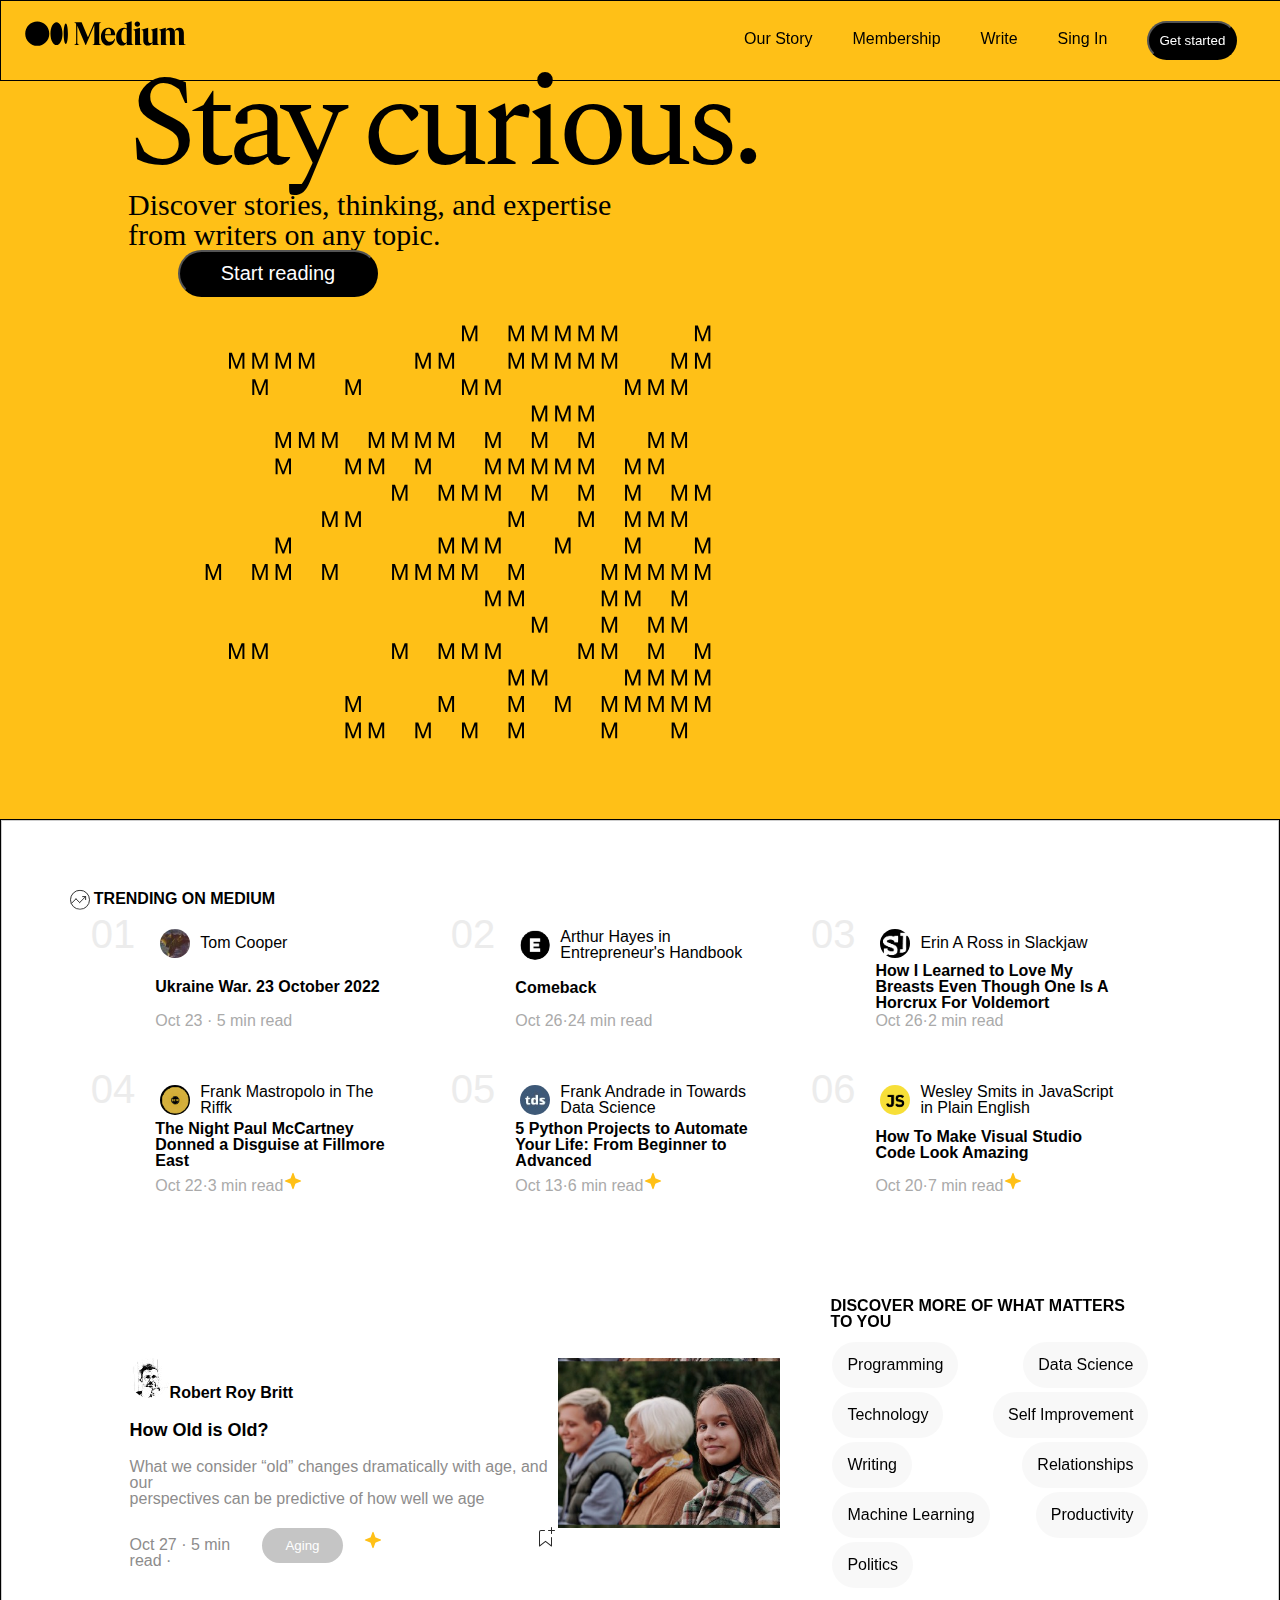
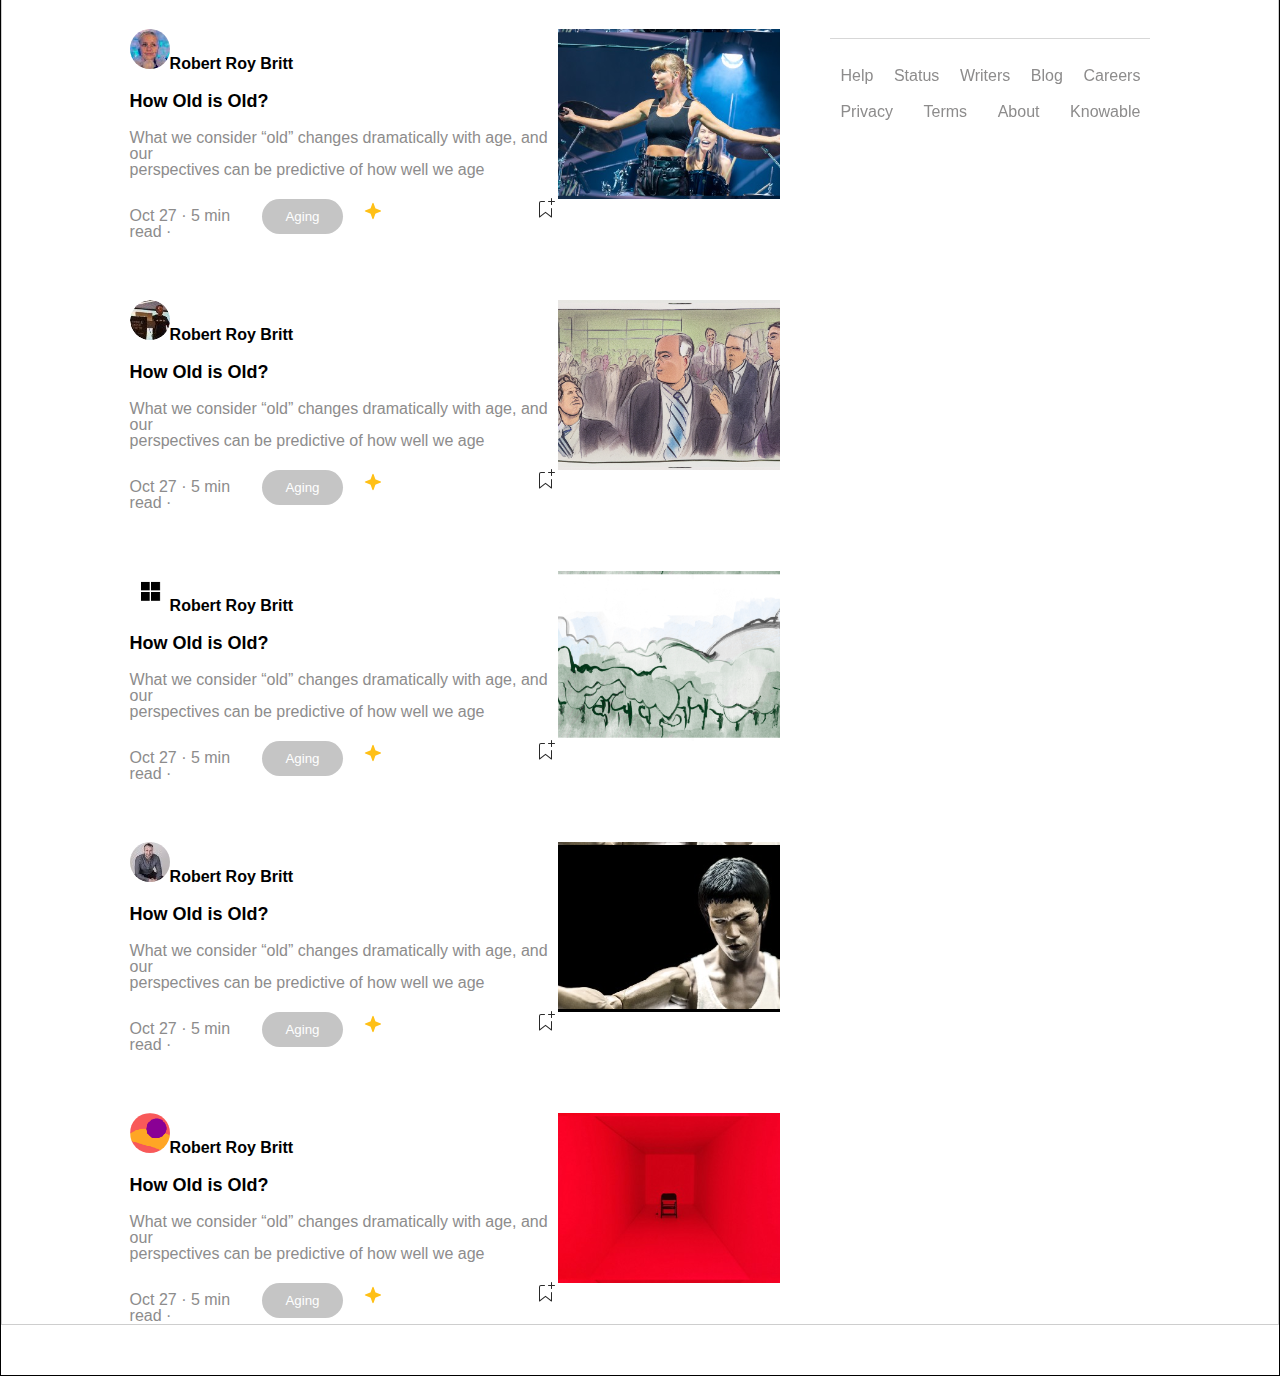
==== commit c23856ce: "js" ====
--- a/S5-P-Medium-Clone-Start/index.html
+++ b/S5-P-Medium-Clone-Start/index.html
@@ -6,7 +6,7 @@
     <meta name="viewport" content="width=device-width, initial-scale=1.0" />
     <link rel="stylesheet" href="assets/css/reset.css" />
     <link rel="stylesheet" href="index.css" />
-    <script src="index.js"></script>
+    
     <title>Medium clone</title>
   </head>
 
@@ -30,7 +30,7 @@
 <div>
     
     <div class="intro">
-        
+        <div>
       <h1>Stay curious.</h1>
 
       <h3>
@@ -39,8 +39,8032 @@
       </h3>
 
       <button>Start reading</button>
-      
     </div>
+      <div class="M"><svg
+        xmlns="http://www.w3.org/2000/svg"
+        viewBox="0 0 585 462"
+        width="585"
+        height="462"
+        preserveAspectRatio="xMidYMid meet"
+        style="width: 100%; height: 100%; transform: translate3d(0px, 0px, 0px); content-visibility: visible"
+      >
+        <defs>
+          <clipPath id="__lottie_element_3372">
+            <rect width="585" height="462" x="0" y="0"></rect>
+          </clipPath>
+        </defs>
+        <g clip-path="url(#__lottie_element_3372)">
+          <g
+            fill="rgb(0,0,0)"
+            font-size="22"
+            font-family="Shne"
+            font-style="normal"
+            font-weight="normal"
+            aria-label=" M M M M M M M M M M M M M M
+          M M M M M M M M M M M M M M M M M M M M M
+         M M M M M M M M M M M M M M M M M M M M M M M M M
+          M M M M M M M M M M M M
+          M M M M M M M M M M M M M M M M M M M
+          M M M M M M M M M M M M M M M M M M M M M
+          M M M M M M M M M M M M M M
+         M M M M M M M M M M M M M M M M M
+         M M M M M M M M M M M M M M M M M M M
+          M M M M M M M M M M M M M M M M M M M M M M M
+         M M M M M M M M M M M M
+          M M M M M M M M M M M M
+          M M M M M M M M M M M M M M M M M M M M M
+          M M M M M M M M M M M
+          M M M M M M M M M M M M M M M M M
+          M M M M M M M M M M M M M M M M
+         "
+            transform="matrix(1,0,0,1,291,232)"
+            opacity="1"
+            style="display: block"
+          >
+            <g
+              stroke-linecap="butt"
+              stroke-linejoin="round"
+              stroke-miterlimit="4"
+              transform="matrix(1,0,0,1,-33.238014221191406,-187.70428466796875)"
+              opacity="0"
+              style="display: inherit"
+            >
+              <g transform="scale(0.22,0.22)">
+                <g style="display: none"></g>
+              </g>
+            </g>
+            <g
+              stroke-linecap="butt"
+              stroke-linejoin="round"
+              stroke-miterlimit="4"
+              transform="matrix(1,0,0,1,-28.6619930267334,-187.70428466796875)"
+              opacity="0"
+              style="display: inherit"
+            >
+              <g transform="scale(0.22,0.22)">
+                <g transform="matrix(1,0,0,1,0,0)" opacity="1" style="display: block">
+                  <path
+                    d=" M46.82899856567383,0 C46.82899856567383,0 68.98500061035156,-59.518001556396484 68.98500061035156,-59.518001556396484 C68.98500061035156,-59.518001556396484 68.98500061035156,0 68.98500061035156,0 C68.98500061035156,0 77.947998046875,0 77.947998046875,0 C77.947998046875,0 77.947998046875,-72.30799865722656 77.947998046875,-72.30799865722656 C77.947998046875,-72.30799865722656 65.15799713134766,-72.30799865722656 65.15799713134766,-72.30799865722656 C65.15799713134766,-72.30799865722656 43.10300064086914,-12.890999794006348 43.10300064086914,-12.890999794006348 C43.10300064086914,-12.890999794006348 21.14900016784668,-72.30799865722656 21.14900016784668,-72.30799865722656 C21.14900016784668,-72.30799865722656 7.955999851226807,-72.30799865722656 7.955999851226807,-72.30799865722656 C7.955999851226807,-72.30799865722656 7.955999851226807,0 7.955999851226807,0 C7.955999851226807,0 17.020000457763672,0 17.020000457763672,0 C17.020000457763672,0 17.020000457763672,-59.518001556396484 17.020000457763672,-59.518001556396484 C17.020000457763672,-59.518001556396484 39.07500076293945,0 39.07500076293945,0 C39.07500076293945,0 46.82899856567383,0 46.82899856567383,0z"
+                  ></path>
+                  <g opacity="1" transform="matrix(1,0,0,1,0,0)"></g>
+                </g>
+              </g>
+            </g>
+            <g
+              stroke-linecap="butt"
+              stroke-linejoin="round"
+              stroke-miterlimit="4"
+              transform="matrix(1,0,0,1,-9.940010070800781,-187.70428466796875)"
+              opacity="0"
+              style="display: inherit"
+            >
+              <g transform="scale(0.22,0.22)">
+                <g style="display: none"></g>
+              </g>
+            </g>
+            <g
+              stroke-linecap="butt"
+              stroke-linejoin="round"
+              stroke-miterlimit="4"
+              transform="matrix(1,0,0,1,-5.363988876342773,-187.70428466796875)"
+              opacity="0"
+              style="display: inherit"
+            >
+              <g transform="scale(0.22,0.22)">
+                <g transform="matrix(1,0,0,1,0,0)" opacity="1" style="display: block">
+                  <path
+                    d=" M46.82899856567383,0 C46.82899856567383,0 68.98500061035156,-59.518001556396484 68.98500061035156,-59.518001556396484 C68.98500061035156,-59.518001556396484 68.98500061035156,0 68.98500061035156,0 C68.98500061035156,0 77.947998046875,0 77.947998046875,0 C77.947998046875,0 77.947998046875,-72.30799865722656 77.947998046875,-72.30799865722656 C77.947998046875,-72.30799865722656 65.15799713134766,-72.30799865722656 65.15799713134766,-72.30799865722656 C65.15799713134766,-72.30799865722656 43.10300064086914,-12.890999794006348 43.10300064086914,-12.890999794006348 C43.10300064086914,-12.890999794006348 21.14900016784668,-72.30799865722656 21.14900016784668,-72.30799865722656 C21.14900016784668,-72.30799865722656 7.955999851226807,-72.30799865722656 7.955999851226807,-72.30799865722656 C7.955999851226807,-72.30799865722656 7.955999851226807,0 7.955999851226807,0 C7.955999851226807,0 17.020000457763672,0 17.020000457763672,0 C17.020000457763672,0 17.020000457763672,-59.518001556396484 17.020000457763672,-59.518001556396484 C17.020000457763672,-59.518001556396484 39.07500076293945,0 39.07500076293945,0 C39.07500076293945,0 46.82899856567383,0 46.82899856567383,0z"
+                  ></path>
+                  <g opacity="1" transform="matrix(1,0,0,1,0,0)"></g>
+                </g>
+              </g>
+            </g>
+            <g
+              stroke-linecap="butt"
+              stroke-linejoin="round"
+              stroke-miterlimit="4"
+              transform="matrix(1,0,0,1,13.357994079589844,-187.70428466796875)"
+              opacity="0"
+              style="display: inherit"
+            >
+              <g transform="scale(0.22,0.22)">
+                <g style="display: none"></g>
+              </g>
+            </g>
+            <g
+              stroke-linecap="butt"
+              stroke-linejoin="round"
+              stroke-miterlimit="4"
+              transform="matrix(1,0,0,1,17.93400001525879,-187.70428466796875)"
+              opacity="0"
+              style="display: inherit"
+            >
+              <g transform="scale(0.22,0.22)">
+                <g transform="matrix(1,0,0,1,0,0)" opacity="1" style="display: block">
+                  <path
+                    d=" M46.82899856567383,0 C46.82899856567383,0 68.98500061035156,-59.518001556396484 68.98500061035156,-59.518001556396484 C68.98500061035156,-59.518001556396484 68.98500061035156,0 68.98500061035156,0 C68.98500061035156,0 77.947998046875,0 77.947998046875,0 C77.947998046875,0 77.947998046875,-72.30799865722656 77.947998046875,-72.30799865722656 C77.947998046875,-72.30799865722656 65.15799713134766,-72.30799865722656 65.15799713134766,-72.30799865722656 C65.15799713134766,-72.30799865722656 43.10300064086914,-12.890999794006348 43.10300064086914,-12.890999794006348 C43.10300064086914,-12.890999794006348 21.14900016784668,-72.30799865722656 21.14900016784668,-72.30799865722656 C21.14900016784668,-72.30799865722656 7.955999851226807,-72.30799865722656 7.955999851226807,-72.30799865722656 C7.955999851226807,-72.30799865722656 7.955999851226807,0 7.955999851226807,0 C7.955999851226807,0 17.020000457763672,0 17.020000457763672,0 C17.020000457763672,0 17.020000457763672,-59.518001556396484 17.020000457763672,-59.518001556396484 C17.020000457763672,-59.518001556396484 39.07500076293945,0 39.07500076293945,0 C39.07500076293945,0 46.82899856567383,0 46.82899856567383,0z"
+                  ></path>
+                  <g opacity="1" transform="matrix(1,0,0,1,0,0)"></g>
+                </g>
+              </g>
+            </g>
+            <g
+              stroke-linecap="butt"
+              stroke-linejoin="round"
+              stroke-miterlimit="4"
+              transform="matrix(1,0,0,1,36.65599822998047,-187.70428466796875)"
+              opacity="0"
+              style="display: inherit"
+            >
+              <g transform="scale(0.22,0.22)">
+                <g style="display: none"></g>
+              </g>
+            </g>
+            <g
+              stroke-linecap="butt"
+              stroke-linejoin="round"
+              stroke-miterlimit="4"
+              transform="matrix(1,0,0,1,41.23198699951172,-187.70428466796875)"
+              opacity="1"
+              style="display: inherit"
+            >
+              <g transform="scale(0.22,0.22)">
+                <g transform="matrix(1,0,0,1,0,0)" opacity="1" style="display: block">
+                  <path
+                    d=" M46.82899856567383,0 C46.82899856567383,0 68.98500061035156,-59.518001556396484 68.98500061035156,-59.518001556396484 C68.98500061035156,-59.518001556396484 68.98500061035156,0 68.98500061035156,0 C68.98500061035156,0 77.947998046875,0 77.947998046875,0 C77.947998046875,0 77.947998046875,-72.30799865722656 77.947998046875,-72.30799865722656 C77.947998046875,-72.30799865722656 65.15799713134766,-72.30799865722656 65.15799713134766,-72.30799865722656 C65.15799713134766,-72.30799865722656 43.10300064086914,-12.890999794006348 43.10300064086914,-12.890999794006348 C43.10300064086914,-12.890999794006348 21.14900016784668,-72.30799865722656 21.14900016784668,-72.30799865722656 C21.14900016784668,-72.30799865722656 7.955999851226807,-72.30799865722656 7.955999851226807,-72.30799865722656 C7.955999851226807,-72.30799865722656 7.955999851226807,0 7.955999851226807,0 C7.955999851226807,0 17.020000457763672,0 17.020000457763672,0 C17.020000457763672,0 17.020000457763672,-59.518001556396484 17.020000457763672,-59.518001556396484 C17.020000457763672,-59.518001556396484 39.07500076293945,0 39.07500076293945,0 C39.07500076293945,0 46.82899856567383,0 46.82899856567383,0z"
+                  ></path>
+                  <g opacity="1" transform="matrix(1,0,0,1,0,0)"></g>
+                </g>
+              </g>
+            </g>
+            <g
+              stroke-linecap="butt"
+              stroke-linejoin="round"
+              stroke-miterlimit="4"
+              transform="matrix(1,0,0,1,59.954002380371094,-187.70428466796875)"
+              opacity="1"
+              style="display: inherit"
+            >
+              <g transform="scale(0.22,0.22)">
+                <g style="display: none"></g>
+              </g>
+            </g>
+            <g
+              stroke-linecap="butt"
+              stroke-linejoin="round"
+              stroke-miterlimit="4"
+              transform="matrix(1,0,0,1,64.52999114990234,-187.70428466796875)"
+              opacity="0"
+              style="display: inherit"
+            >
+              <g transform="scale(0.22,0.22)">
+                <g transform="matrix(1,0,0,1,0,0)" opacity="1" style="display: block">
+                  <path
+                    d=" M46.82899856567383,0 C46.82899856567383,0 68.98500061035156,-59.518001556396484 68.98500061035156,-59.518001556396484 C68.98500061035156,-59.518001556396484 68.98500061035156,0 68.98500061035156,0 C68.98500061035156,0 77.947998046875,0 77.947998046875,0 C77.947998046875,0 77.947998046875,-72.30799865722656 77.947998046875,-72.30799865722656 C77.947998046875,-72.30799865722656 65.15799713134766,-72.30799865722656 65.15799713134766,-72.30799865722656 C65.15799713134766,-72.30799865722656 43.10300064086914,-12.890999794006348 43.10300064086914,-12.890999794006348 C43.10300064086914,-12.890999794006348 21.14900016784668,-72.30799865722656 21.14900016784668,-72.30799865722656 C21.14900016784668,-72.30799865722656 7.955999851226807,-72.30799865722656 7.955999851226807,-72.30799865722656 C7.955999851226807,-72.30799865722656 7.955999851226807,0 7.955999851226807,0 C7.955999851226807,0 17.020000457763672,0 17.020000457763672,0 C17.020000457763672,0 17.020000457763672,-59.518001556396484 17.020000457763672,-59.518001556396484 C17.020000457763672,-59.518001556396484 39.07500076293945,0 39.07500076293945,0 C39.07500076293945,0 46.82899856567383,0 46.82899856567383,0z"
+                  ></path>
+                  <g opacity="1" transform="matrix(1,0,0,1,0,0)"></g>
+                </g>
+              </g>
+            </g>
+            <g
+              stroke-linecap="butt"
+              stroke-linejoin="round"
+              stroke-miterlimit="4"
+              transform="matrix(1,0,0,1,83.25200653076172,-187.70428466796875)"
+              opacity="0"
+              style="display: inherit"
+            >
+              <g transform="scale(0.22,0.22)">
+                <g style="display: none"></g>
+              </g>
+            </g>
+            <g
+              stroke-linecap="butt"
+              stroke-linejoin="round"
+              stroke-miterlimit="4"
+              transform="matrix(1,0,0,1,87.82799530029297,-187.70428466796875)"
+              opacity="1"
+              style="display: inherit"
+            >
+              <g transform="scale(0.22,0.22)">
+                <g transform="matrix(1,0,0,1,0,0)" opacity="1" style="display: block">
+                  <path
+                    d=" M46.82899856567383,0 C46.82899856567383,0 68.98500061035156,-59.518001556396484 68.98500061035156,-59.518001556396484 C68.98500061035156,-59.518001556396484 68.98500061035156,0 68.98500061035156,0 C68.98500061035156,0 77.947998046875,0 77.947998046875,0 C77.947998046875,0 77.947998046875,-72.30799865722656 77.947998046875,-72.30799865722656 C77.947998046875,-72.30799865722656 65.15799713134766,-72.30799865722656 65.15799713134766,-72.30799865722656 C65.15799713134766,-72.30799865722656 43.10300064086914,-12.890999794006348 43.10300064086914,-12.890999794006348 C43.10300064086914,-12.890999794006348 21.14900016784668,-72.30799865722656 21.14900016784668,-72.30799865722656 C21.14900016784668,-72.30799865722656 7.955999851226807,-72.30799865722656 7.955999851226807,-72.30799865722656 C7.955999851226807,-72.30799865722656 7.955999851226807,0 7.955999851226807,0 C7.955999851226807,0 17.020000457763672,0 17.020000457763672,0 C17.020000457763672,0 17.020000457763672,-59.518001556396484 17.020000457763672,-59.518001556396484 C17.020000457763672,-59.518001556396484 39.07500076293945,0 39.07500076293945,0 C39.07500076293945,0 46.82899856567383,0 46.82899856567383,0z"
+                  ></path>
+                  <g opacity="1" transform="matrix(1,0,0,1,0,0)"></g>
+                </g>
+              </g>
+            </g>
+            <g
+              stroke-linecap="butt"
+              stroke-linejoin="round"
+              stroke-miterlimit="4"
+              transform="matrix(1,0,0,1,106.54999542236328,-187.70428466796875)"
+              opacity="1"
+              style="display: inherit"
+            >
+              <g transform="scale(0.22,0.22)">
+                <g style="display: none"></g>
+              </g>
+            </g>
+            <g
+              stroke-linecap="butt"
+              stroke-linejoin="round"
+              stroke-miterlimit="4"
+              transform="matrix(1,0,0,1,111.1259994506836,-187.70428466796875)"
+              opacity="1"
+              style="display: inherit"
+            >
+              <g transform="scale(0.22,0.22)">
+                <g transform="matrix(1,0,0,1,0,0)" opacity="1" style="display: block">
+                  <path
+                    d=" M46.82899856567383,0 C46.82899856567383,0 68.98500061035156,-59.518001556396484 68.98500061035156,-59.518001556396484 C68.98500061035156,-59.518001556396484 68.98500061035156,0 68.98500061035156,0 C68.98500061035156,0 77.947998046875,0 77.947998046875,0 C77.947998046875,0 77.947998046875,-72.30799865722656 77.947998046875,-72.30799865722656 C77.947998046875,-72.30799865722656 65.15799713134766,-72.30799865722656 65.15799713134766,-72.30799865722656 C65.15799713134766,-72.30799865722656 43.10300064086914,-12.890999794006348 43.10300064086914,-12.890999794006348 C43.10300064086914,-12.890999794006348 21.14900016784668,-72.30799865722656 21.14900016784668,-72.30799865722656 C21.14900016784668,-72.30799865722656 7.955999851226807,-72.30799865722656 7.955999851226807,-72.30799865722656 C7.955999851226807,-72.30799865722656 7.955999851226807,0 7.955999851226807,0 C7.955999851226807,0 17.020000457763672,0 17.020000457763672,0 C17.020000457763672,0 17.020000457763672,-59.518001556396484 17.020000457763672,-59.518001556396484 C17.020000457763672,-59.518001556396484 39.07500076293945,0 39.07500076293945,0 C39.07500076293945,0 46.82899856567383,0 46.82899856567383,0z"
+                  ></path>
+                  <g opacity="1" transform="matrix(1,0,0,1,0,0)"></g>
+                </g>
+              </g>
+            </g>
+            <g
+              stroke-linecap="butt"
+              stroke-linejoin="round"
+              stroke-miterlimit="4"
+              transform="matrix(1,0,0,1,129.84800720214844,-187.70428466796875)"
+              opacity="0"
+              style="display: inherit"
+            >
+              <g transform="scale(0.22,0.22)">
+                <g style="display: none"></g>
+              </g>
+            </g>
+            <g
+              stroke-linecap="butt"
+              stroke-linejoin="round"
+              stroke-miterlimit="4"
+              transform="matrix(1,0,0,1,134.42401123046875,-187.70428466796875)"
+              opacity="1"
+              style="display: inherit"
+            >
+              <g transform="scale(0.22,0.22)">
+                <g transform="matrix(1,0,0,1,0,0)" opacity="1" style="display: block">
+                  <path
+                    d=" M46.82899856567383,0 C46.82899856567383,0 68.98500061035156,-59.518001556396484 68.98500061035156,-59.518001556396484 C68.98500061035156,-59.518001556396484 68.98500061035156,0 68.98500061035156,0 C68.98500061035156,0 77.947998046875,0 77.947998046875,0 C77.947998046875,0 77.947998046875,-72.30799865722656 77.947998046875,-72.30799865722656 C77.947998046875,-72.30799865722656 65.15799713134766,-72.30799865722656 65.15799713134766,-72.30799865722656 C65.15799713134766,-72.30799865722656 43.10300064086914,-12.890999794006348 43.10300064086914,-12.890999794006348 C43.10300064086914,-12.890999794006348 21.14900016784668,-72.30799865722656 21.14900016784668,-72.30799865722656 C21.14900016784668,-72.30799865722656 7.955999851226807,-72.30799865722656 7.955999851226807,-72.30799865722656 C7.955999851226807,-72.30799865722656 7.955999851226807,0 7.955999851226807,0 C7.955999851226807,0 17.020000457763672,0 17.020000457763672,0 C17.020000457763672,0 17.020000457763672,-59.518001556396484 17.020000457763672,-59.518001556396484 C17.020000457763672,-59.518001556396484 39.07500076293945,0 39.07500076293945,0 C39.07500076293945,0 46.82899856567383,0 46.82899856567383,0z"
+                  ></path>
+                  <g opacity="1" transform="matrix(1,0,0,1,0,0)"></g>
+                </g>
+              </g>
+            </g>
+            <g
+              stroke-linecap="butt"
+              stroke-linejoin="round"
+              stroke-miterlimit="4"
+              transform="matrix(1,0,0,1,153.14599609375,-187.70428466796875)"
+              opacity="1"
+              style="display: inherit"
+            >
+              <g transform="scale(0.22,0.22)">
+                <g style="display: none"></g>
+              </g>
+            </g>
+            <g
+              stroke-linecap="butt"
+              stroke-linejoin="round"
+              stroke-miterlimit="4"
+              transform="matrix(1,0,0,1,157.72198486328125,-187.70428466796875)"
+              opacity="1"
+              style="display: inherit"
+            >
+              <g transform="scale(0.22,0.22)">
+                <g transform="matrix(1,0,0,1,0,0)" opacity="1" style="display: block">
+                  <path
+                    d=" M46.82899856567383,0 C46.82899856567383,0 68.98500061035156,-59.518001556396484 68.98500061035156,-59.518001556396484 C68.98500061035156,-59.518001556396484 68.98500061035156,0 68.98500061035156,0 C68.98500061035156,0 77.947998046875,0 77.947998046875,0 C77.947998046875,0 77.947998046875,-72.30799865722656 77.947998046875,-72.30799865722656 C77.947998046875,-72.30799865722656 65.15799713134766,-72.30799865722656 65.15799713134766,-72.30799865722656 C65.15799713134766,-72.30799865722656 43.10300064086914,-12.890999794006348 43.10300064086914,-12.890999794006348 C43.10300064086914,-12.890999794006348 21.14900016784668,-72.30799865722656 21.14900016784668,-72.30799865722656 C21.14900016784668,-72.30799865722656 7.955999851226807,-72.30799865722656 7.955999851226807,-72.30799865722656 C7.955999851226807,-72.30799865722656 7.955999851226807,0 7.955999851226807,0 C7.955999851226807,0 17.020000457763672,0 17.020000457763672,0 C17.020000457763672,0 17.020000457763672,-59.518001556396484 17.020000457763672,-59.518001556396484 C17.020000457763672,-59.518001556396484 39.07500076293945,0 39.07500076293945,0 C39.07500076293945,0 46.82899856567383,0 46.82899856567383,0z"
+                  ></path>
+                  <g opacity="1" transform="matrix(1,0,0,1,0,0)"></g>
+                </g>
+              </g>
+            </g>
+            <g
+              stroke-linecap="butt"
+              stroke-linejoin="round"
+              stroke-miterlimit="4"
+              transform="matrix(1,0,0,1,176.44398498535156,-187.70428466796875)"
+              opacity="1"
+              style="display: inherit"
+            >
+              <g transform="scale(0.22,0.22)">
+                <g style="display: none"></g>
+              </g>
+            </g>
+            <g
+              stroke-linecap="butt"
+              stroke-linejoin="round"
+              stroke-miterlimit="4"
+              transform="matrix(1,0,0,1,181.01998901367188,-187.70428466796875)"
+              opacity="1"
+              style="display: inherit"
+            >
+              <g transform="scale(0.22,0.22)">
+                <g transform="matrix(1,0,0,1,0,0)" opacity="1" style="display: block">
+                  <path
+                    d=" M46.82899856567383,0 C46.82899856567383,0 68.98500061035156,-59.518001556396484 68.98500061035156,-59.518001556396484 C68.98500061035156,-59.518001556396484 68.98500061035156,0 68.98500061035156,0 C68.98500061035156,0 77.947998046875,0 77.947998046875,0 C77.947998046875,0 77.947998046875,-72.30799865722656 77.947998046875,-72.30799865722656 C77.947998046875,-72.30799865722656 65.15799713134766,-72.30799865722656 65.15799713134766,-72.30799865722656 C65.15799713134766,-72.30799865722656 43.10300064086914,-12.890999794006348 43.10300064086914,-12.890999794006348 C43.10300064086914,-12.890999794006348 21.14900016784668,-72.30799865722656 21.14900016784668,-72.30799865722656 C21.14900016784668,-72.30799865722656 7.955999851226807,-72.30799865722656 7.955999851226807,-72.30799865722656 C7.955999851226807,-72.30799865722656 7.955999851226807,0 7.955999851226807,0 C7.955999851226807,0 17.020000457763672,0 17.020000457763672,0 C17.020000457763672,0 17.020000457763672,-59.518001556396484 17.020000457763672,-59.518001556396484 C17.020000457763672,-59.518001556396484 39.07500076293945,0 39.07500076293945,0 C39.07500076293945,0 46.82899856567383,0 46.82899856567383,0z"
+                  ></path>
+                  <g opacity="1" transform="matrix(1,0,0,1,0,0)"></g>
+                </g>
+              </g>
+            </g>
+            <g
+              stroke-linecap="butt"
+              stroke-linejoin="round"
+              stroke-miterlimit="4"
+              transform="matrix(1,0,0,1,199.7419891357422,-187.70428466796875)"
+              opacity="0"
+              style="display: inherit"
+            >
+              <g transform="scale(0.22,0.22)">
+                <g style="display: none"></g>
+              </g>
+            </g>
+            <g
+              stroke-linecap="butt"
+              stroke-linejoin="round"
+              stroke-miterlimit="4"
+              transform="matrix(1,0,0,1,204.3179931640625,-187.70428466796875)"
+              opacity="0"
+              style="display: inherit"
+            >
+              <g transform="scale(0.22,0.22)">
+                <g transform="matrix(1,0,0,1,0,0)" opacity="1" style="display: block">
+                  <path
+                    d=" M46.82899856567383,0 C46.82899856567383,0 68.98500061035156,-59.518001556396484 68.98500061035156,-59.518001556396484 C68.98500061035156,-59.518001556396484 68.98500061035156,0 68.98500061035156,0 C68.98500061035156,0 77.947998046875,0 77.947998046875,0 C77.947998046875,0 77.947998046875,-72.30799865722656 77.947998046875,-72.30799865722656 C77.947998046875,-72.30799865722656 65.15799713134766,-72.30799865722656 65.15799713134766,-72.30799865722656 C65.15799713134766,-72.30799865722656 43.10300064086914,-12.890999794006348 43.10300064086914,-12.890999794006348 C43.10300064086914,-12.890999794006348 21.14900016784668,-72.30799865722656 21.14900016784668,-72.30799865722656 C21.14900016784668,-72.30799865722656 7.955999851226807,-72.30799865722656 7.955999851226807,-72.30799865722656 C7.955999851226807,-72.30799865722656 7.955999851226807,0 7.955999851226807,0 C7.955999851226807,0 17.020000457763672,0 17.020000457763672,0 C17.020000457763672,0 17.020000457763672,-59.518001556396484 17.020000457763672,-59.518001556396484 C17.020000457763672,-59.518001556396484 39.07500076293945,0 39.07500076293945,0 C39.07500076293945,0 46.82899856567383,0 46.82899856567383,0z"
+                  ></path>
+                  <g opacity="1" transform="matrix(1,0,0,1,0,0)"></g>
+                </g>
+              </g>
+            </g>
+            <g
+              stroke-linecap="butt"
+              stroke-linejoin="round"
+              stroke-miterlimit="4"
+              transform="matrix(1,0,0,1,223.0399932861328,-187.70428466796875)"
+              opacity="0"
+              style="display: inherit"
+            >
+              <g transform="scale(0.22,0.22)">
+                <g style="display: none"></g>
+              </g>
+            </g>
+            <g
+              stroke-linecap="butt"
+              stroke-linejoin="round"
+              stroke-miterlimit="4"
+              transform="matrix(1,0,0,1,227.61599731445312,-187.70428466796875)"
+              opacity="0"
+              style="display: inherit"
+            >
+              <g transform="scale(0.22,0.22)">
+                <g transform="matrix(1,0,0,1,0,0)" opacity="1" style="display: block">
+                  <path
+                    d=" M46.82899856567383,0 C46.82899856567383,0 68.98500061035156,-59.518001556396484 68.98500061035156,-59.518001556396484 C68.98500061035156,-59.518001556396484 68.98500061035156,0 68.98500061035156,0 C68.98500061035156,0 77.947998046875,0 77.947998046875,0 C77.947998046875,0 77.947998046875,-72.30799865722656 77.947998046875,-72.30799865722656 C77.947998046875,-72.30799865722656 65.15799713134766,-72.30799865722656 65.15799713134766,-72.30799865722656 C65.15799713134766,-72.30799865722656 43.10300064086914,-12.890999794006348 43.10300064086914,-12.890999794006348 C43.10300064086914,-12.890999794006348 21.14900016784668,-72.30799865722656 21.14900016784668,-72.30799865722656 C21.14900016784668,-72.30799865722656 7.955999851226807,-72.30799865722656 7.955999851226807,-72.30799865722656 C7.955999851226807,-72.30799865722656 7.955999851226807,0 7.955999851226807,0 C7.955999851226807,0 17.020000457763672,0 17.020000457763672,0 C17.020000457763672,0 17.020000457763672,-59.518001556396484 17.020000457763672,-59.518001556396484 C17.020000457763672,-59.518001556396484 39.07500076293945,0 39.07500076293945,0 C39.07500076293945,0 46.82899856567383,0 46.82899856567383,0z"
+                  ></path>
+                  <g opacity="1" transform="matrix(1,0,0,1,0,0)"></g>
+                </g>
+              </g>
+            </g>
+            <g
+              stroke-linecap="butt"
+              stroke-linejoin="round"
+              stroke-miterlimit="4"
+              transform="matrix(1,0,0,1,246.33799743652344,-187.70428466796875)"
+              opacity="1"
+              style="display: inherit"
+            >
+              <g transform="scale(0.22,0.22)">
+                <g style="display: none"></g>
+              </g>
+            </g>
+            <g
+              stroke-linecap="butt"
+              stroke-linejoin="round"
+              stroke-miterlimit="4"
+              transform="matrix(1,0,0,1,250.9139862060547,-187.70428466796875)"
+              opacity="0"
+              style="display: inherit"
+            >
+              <g transform="scale(0.22,0.22)">
+                <g transform="matrix(1,0,0,1,0,0)" opacity="1" style="display: block">
+                  <path
+                    d=" M46.82899856567383,0 C46.82899856567383,0 68.98500061035156,-59.518001556396484 68.98500061035156,-59.518001556396484 C68.98500061035156,-59.518001556396484 68.98500061035156,0 68.98500061035156,0 C68.98500061035156,0 77.947998046875,0 77.947998046875,0 C77.947998046875,0 77.947998046875,-72.30799865722656 77.947998046875,-72.30799865722656 C77.947998046875,-72.30799865722656 65.15799713134766,-72.30799865722656 65.15799713134766,-72.30799865722656 C65.15799713134766,-72.30799865722656 43.10300064086914,-12.890999794006348 43.10300064086914,-12.890999794006348 C43.10300064086914,-12.890999794006348 21.14900016784668,-72.30799865722656 21.14900016784668,-72.30799865722656 C21.14900016784668,-72.30799865722656 7.955999851226807,-72.30799865722656 7.955999851226807,-72.30799865722656 C7.955999851226807,-72.30799865722656 7.955999851226807,0 7.955999851226807,0 C7.955999851226807,0 17.020000457763672,0 17.020000457763672,0 C17.020000457763672,0 17.020000457763672,-59.518001556396484 17.020000457763672,-59.518001556396484 C17.020000457763672,-59.518001556396484 39.07500076293945,0 39.07500076293945,0 C39.07500076293945,0 46.82899856567383,0 46.82899856567383,0z"
+                  ></path>
+                  <g opacity="1" transform="matrix(1,0,0,1,0,0)"></g>
+                </g>
+              </g>
+            </g>
+            <g
+              stroke-linecap="butt"
+              stroke-linejoin="round"
+              stroke-miterlimit="4"
+              transform="matrix(1,0,0,1,269.6360168457031,-187.70428466796875)"
+              opacity="0"
+              style="display: inherit"
+            >
+              <g transform="scale(0.22,0.22)">
+                <g style="display: none"></g>
+              </g>
+            </g>
+            <g
+              stroke-linecap="butt"
+              stroke-linejoin="round"
+              stroke-miterlimit="4"
+              transform="matrix(1,0,0,1,274.2120056152344,-187.70428466796875)"
+              opacity="1"
+              style="display: inherit"
+            >
+              <g transform="scale(0.22,0.22)">
+                <g transform="matrix(1,0,0,1,0,0)" opacity="1" style="display: block">
+                  <path
+                    d=" M46.82899856567383,0 C46.82899856567383,0 68.98500061035156,-59.518001556396484 68.98500061035156,-59.518001556396484 C68.98500061035156,-59.518001556396484 68.98500061035156,0 68.98500061035156,0 C68.98500061035156,0 77.947998046875,0 77.947998046875,0 C77.947998046875,0 77.947998046875,-72.30799865722656 77.947998046875,-72.30799865722656 C77.947998046875,-72.30799865722656 65.15799713134766,-72.30799865722656 65.15799713134766,-72.30799865722656 C65.15799713134766,-72.30799865722656 43.10300064086914,-12.890999794006348 43.10300064086914,-12.890999794006348 C43.10300064086914,-12.890999794006348 21.14900016784668,-72.30799865722656 21.14900016784668,-72.30799865722656 C21.14900016784668,-72.30799865722656 7.955999851226807,-72.30799865722656 7.955999851226807,-72.30799865722656 C7.955999851226807,-72.30799865722656 7.955999851226807,0 7.955999851226807,0 C7.955999851226807,0 17.020000457763672,0 17.020000457763672,0 C17.020000457763672,0 17.020000457763672,-59.518001556396484 17.020000457763672,-59.518001556396484 C17.020000457763672,-59.518001556396484 39.07500076293945,0 39.07500076293945,0 C39.07500076293945,0 46.82899856567383,0 46.82899856567383,0z"
+                  ></path>
+                  <g opacity="1" transform="matrix(1,0,0,1,0,0)"></g>
+                </g>
+              </g>
+            </g>
+            <g stroke-linecap="butt" stroke-linejoin="round" stroke-miterlimit="4" style="display: inherit">
+              <g transform="scale(0.22,0.22)">
+                <g style="display: none"></g>
+              </g>
+            </g>
+            <g
+              stroke-linecap="butt"
+              stroke-linejoin="round"
+              stroke-miterlimit="4"
+              transform="matrix(1,0,0,1,-196.3240203857422,-160.30429077148438)"
+              opacity="1"
+              style="display: inherit"
+            >
+              <g transform="scale(0.22,0.22)">
+                <g style="display: none"></g>
+              </g>
+            </g>
+            <g
+              stroke-linecap="butt"
+              stroke-linejoin="round"
+              stroke-miterlimit="4"
+              transform="matrix(1,0,0,1,-191.7480010986328,-160.30429077148438)"
+              opacity="1"
+              style="display: inherit"
+            >
+              <g transform="scale(0.22,0.22)">
+                <g transform="matrix(1,0,0,1,0,0)" opacity="1" style="display: block">
+                  <path
+                    d=" M46.82899856567383,0 C46.82899856567383,0 68.98500061035156,-59.518001556396484 68.98500061035156,-59.518001556396484 C68.98500061035156,-59.518001556396484 68.98500061035156,0 68.98500061035156,0 C68.98500061035156,0 77.947998046875,0 77.947998046875,0 C77.947998046875,0 77.947998046875,-72.30799865722656 77.947998046875,-72.30799865722656 C77.947998046875,-72.30799865722656 65.15799713134766,-72.30799865722656 65.15799713134766,-72.30799865722656 C65.15799713134766,-72.30799865722656 43.10300064086914,-12.890999794006348 43.10300064086914,-12.890999794006348 C43.10300064086914,-12.890999794006348 21.14900016784668,-72.30799865722656 21.14900016784668,-72.30799865722656 C21.14900016784668,-72.30799865722656 7.955999851226807,-72.30799865722656 7.955999851226807,-72.30799865722656 C7.955999851226807,-72.30799865722656 7.955999851226807,0 7.955999851226807,0 C7.955999851226807,0 17.020000457763672,0 17.020000457763672,0 C17.020000457763672,0 17.020000457763672,-59.518001556396484 17.020000457763672,-59.518001556396484 C17.020000457763672,-59.518001556396484 39.07500076293945,0 39.07500076293945,0 C39.07500076293945,0 46.82899856567383,0 46.82899856567383,0z"
+                  ></path>
+                  <g opacity="1" transform="matrix(1,0,0,1,0,0)"></g>
+                </g>
+              </g>
+            </g>
+            <g
+              stroke-linecap="butt"
+              stroke-linejoin="round"
+              stroke-miterlimit="4"
+              transform="matrix(1,0,0,1,-173.02601623535156,-160.30429077148438)"
+              opacity="1"
+              style="display: inherit"
+            >
+              <g transform="scale(0.22,0.22)">
+                <g style="display: none"></g>
+              </g>
+            </g>
+            <g
+              stroke-linecap="butt"
+              stroke-linejoin="round"
+              stroke-miterlimit="4"
+              transform="matrix(1,0,0,1,-168.4499969482422,-160.30429077148438)"
+              opacity="1"
+              style="display: inherit"
+            >
+              <g transform="scale(0.22,0.22)">
+                <g transform="matrix(1,0,0,1,0,0)" opacity="1" style="display: block">
+                  <path
+                    d=" M46.82899856567383,0 C46.82899856567383,0 68.98500061035156,-59.518001556396484 68.98500061035156,-59.518001556396484 C68.98500061035156,-59.518001556396484 68.98500061035156,0 68.98500061035156,0 C68.98500061035156,0 77.947998046875,0 77.947998046875,0 C77.947998046875,0 77.947998046875,-72.30799865722656 77.947998046875,-72.30799865722656 C77.947998046875,-72.30799865722656 65.15799713134766,-72.30799865722656 65.15799713134766,-72.30799865722656 C65.15799713134766,-72.30799865722656 43.10300064086914,-12.890999794006348 43.10300064086914,-12.890999794006348 C43.10300064086914,-12.890999794006348 21.14900016784668,-72.30799865722656 21.14900016784668,-72.30799865722656 C21.14900016784668,-72.30799865722656 7.955999851226807,-72.30799865722656 7.955999851226807,-72.30799865722656 C7.955999851226807,-72.30799865722656 7.955999851226807,0 7.955999851226807,0 C7.955999851226807,0 17.020000457763672,0 17.020000457763672,0 C17.020000457763672,0 17.020000457763672,-59.518001556396484 17.020000457763672,-59.518001556396484 C17.020000457763672,-59.518001556396484 39.07500076293945,0 39.07500076293945,0 C39.07500076293945,0 46.82899856567383,0 46.82899856567383,0z"
+                  ></path>
+                  <g opacity="1" transform="matrix(1,0,0,1,0,0)"></g>
+                </g>
+              </g>
+            </g>
+            <g
+              stroke-linecap="butt"
+              stroke-linejoin="round"
+              stroke-miterlimit="4"
+              transform="matrix(1,0,0,1,-149.72801208496094,-160.30429077148438)"
+              opacity="0"
+              style="display: inherit"
+            >
+              <g transform="scale(0.22,0.22)">
+                <g style="display: none"></g>
+              </g>
+            </g>
+            <g
+              stroke-linecap="butt"
+              stroke-linejoin="round"
+              stroke-miterlimit="4"
+              transform="matrix(1,0,0,1,-145.15200805664062,-160.30429077148438)"
+              opacity="1"
+              style="display: inherit"
+            >
+              <g transform="scale(0.22,0.22)">
+                <g transform="matrix(1,0,0,1,0,0)" opacity="1" style="display: block">
+                  <path
+                    d=" M46.82899856567383,0 C46.82899856567383,0 68.98500061035156,-59.518001556396484 68.98500061035156,-59.518001556396484 C68.98500061035156,-59.518001556396484 68.98500061035156,0 68.98500061035156,0 C68.98500061035156,0 77.947998046875,0 77.947998046875,0 C77.947998046875,0 77.947998046875,-72.30799865722656 77.947998046875,-72.30799865722656 C77.947998046875,-72.30799865722656 65.15799713134766,-72.30799865722656 65.15799713134766,-72.30799865722656 C65.15799713134766,-72.30799865722656 43.10300064086914,-12.890999794006348 43.10300064086914,-12.890999794006348 C43.10300064086914,-12.890999794006348 21.14900016784668,-72.30799865722656 21.14900016784668,-72.30799865722656 C21.14900016784668,-72.30799865722656 7.955999851226807,-72.30799865722656 7.955999851226807,-72.30799865722656 C7.955999851226807,-72.30799865722656 7.955999851226807,0 7.955999851226807,0 C7.955999851226807,0 17.020000457763672,0 17.020000457763672,0 C17.020000457763672,0 17.020000457763672,-59.518001556396484 17.020000457763672,-59.518001556396484 C17.020000457763672,-59.518001556396484 39.07500076293945,0 39.07500076293945,0 C39.07500076293945,0 46.82899856567383,0 46.82899856567383,0z"
+                  ></path>
+                  <g opacity="1" transform="matrix(1,0,0,1,0,0)"></g>
+                </g>
+              </g>
+            </g>
+            <g
+              stroke-linecap="butt"
+              stroke-linejoin="round"
+              stroke-miterlimit="4"
+              transform="matrix(1,0,0,1,-126.43000793457031,-160.30429077148438)"
+              opacity="0"
+              style="display: inherit"
+            >
+              <g transform="scale(0.22,0.22)">
+                <g style="display: none"></g>
+              </g>
+            </g>
+            <g
+              stroke-linecap="butt"
+              stroke-linejoin="round"
+              stroke-miterlimit="4"
+              transform="matrix(1,0,0,1,-121.85401916503906,-160.30429077148438)"
+              opacity="1"
+              style="display: inherit"
+            >
+              <g transform="scale(0.22,0.22)">
+                <g transform="matrix(1,0,0,1,0,0)" opacity="1" style="display: block">
+                  <path
+                    d=" M46.82899856567383,0 C46.82899856567383,0 68.98500061035156,-59.518001556396484 68.98500061035156,-59.518001556396484 C68.98500061035156,-59.518001556396484 68.98500061035156,0 68.98500061035156,0 C68.98500061035156,0 77.947998046875,0 77.947998046875,0 C77.947998046875,0 77.947998046875,-72.30799865722656 77.947998046875,-72.30799865722656 C77.947998046875,-72.30799865722656 65.15799713134766,-72.30799865722656 65.15799713134766,-72.30799865722656 C65.15799713134766,-72.30799865722656 43.10300064086914,-12.890999794006348 43.10300064086914,-12.890999794006348 C43.10300064086914,-12.890999794006348 21.14900016784668,-72.30799865722656 21.14900016784668,-72.30799865722656 C21.14900016784668,-72.30799865722656 7.955999851226807,-72.30799865722656 7.955999851226807,-72.30799865722656 C7.955999851226807,-72.30799865722656 7.955999851226807,0 7.955999851226807,0 C7.955999851226807,0 17.020000457763672,0 17.020000457763672,0 C17.020000457763672,0 17.020000457763672,-59.518001556396484 17.020000457763672,-59.518001556396484 C17.020000457763672,-59.518001556396484 39.07500076293945,0 39.07500076293945,0 C39.07500076293945,0 46.82899856567383,0 46.82899856567383,0z"
+                  ></path>
+                  <g opacity="1" transform="matrix(1,0,0,1,0,0)"></g>
+                </g>
+              </g>
+            </g>
+            <g
+              stroke-linecap="butt"
+              stroke-linejoin="round"
+              stroke-miterlimit="4"
+              transform="matrix(1,0,0,1,-103.13199615478516,-160.30429077148438)"
+              opacity="0"
+              style="display: inherit"
+            >
+              <g transform="scale(0.22,0.22)">
+                <g style="display: none"></g>
+              </g>
+            </g>
+            <g
+              stroke-linecap="butt"
+              stroke-linejoin="round"
+              stroke-miterlimit="4"
+              transform="matrix(1,0,0,1,-98.5560073852539,-160.30429077148438)"
+              opacity="0"
+              style="display: inherit"
+            >
+              <g transform="scale(0.22,0.22)">
+                <g transform="matrix(1,0,0,1,0,0)" opacity="1" style="display: block">
+                  <path
+                    d=" M46.82899856567383,0 C46.82899856567383,0 68.98500061035156,-59.518001556396484 68.98500061035156,-59.518001556396484 C68.98500061035156,-59.518001556396484 68.98500061035156,0 68.98500061035156,0 C68.98500061035156,0 77.947998046875,0 77.947998046875,0 C77.947998046875,0 77.947998046875,-72.30799865722656 77.947998046875,-72.30799865722656 C77.947998046875,-72.30799865722656 65.15799713134766,-72.30799865722656 65.15799713134766,-72.30799865722656 C65.15799713134766,-72.30799865722656 43.10300064086914,-12.890999794006348 43.10300064086914,-12.890999794006348 C43.10300064086914,-12.890999794006348 21.14900016784668,-72.30799865722656 21.14900016784668,-72.30799865722656 C21.14900016784668,-72.30799865722656 7.955999851226807,-72.30799865722656 7.955999851226807,-72.30799865722656 C7.955999851226807,-72.30799865722656 7.955999851226807,0 7.955999851226807,0 C7.955999851226807,0 17.020000457763672,0 17.020000457763672,0 C17.020000457763672,0 17.020000457763672,-59.518001556396484 17.020000457763672,-59.518001556396484 C17.020000457763672,-59.518001556396484 39.07500076293945,0 39.07500076293945,0 C39.07500076293945,0 46.82899856567383,0 46.82899856567383,0z"
+                  ></path>
+                  <g opacity="1" transform="matrix(1,0,0,1,0,0)"></g>
+                </g>
+              </g>
+            </g>
+            <g
+              stroke-linecap="butt"
+              stroke-linejoin="round"
+              stroke-miterlimit="4"
+              transform="matrix(1,0,0,1,-79.83399200439453,-160.30429077148438)"
+              opacity="0"
+              style="display: inherit"
+            >
+              <g transform="scale(0.22,0.22)">
+                <g style="display: none"></g>
+              </g>
+            </g>
+            <g
+              stroke-linecap="butt"
+              stroke-linejoin="round"
+              stroke-miterlimit="4"
+              transform="matrix(1,0,0,1,-75.25800323486328,-160.30429077148438)"
+              opacity="0"
+              style="display: inherit"
+            >
+              <g transform="scale(0.22,0.22)">
+                <g transform="matrix(1,0,0,1,0,0)" opacity="1" style="display: block">
+                  <path
+                    d=" M46.82899856567383,0 C46.82899856567383,0 68.98500061035156,-59.518001556396484 68.98500061035156,-59.518001556396484 C68.98500061035156,-59.518001556396484 68.98500061035156,0 68.98500061035156,0 C68.98500061035156,0 77.947998046875,0 77.947998046875,0 C77.947998046875,0 77.947998046875,-72.30799865722656 77.947998046875,-72.30799865722656 C77.947998046875,-72.30799865722656 65.15799713134766,-72.30799865722656 65.15799713134766,-72.30799865722656 C65.15799713134766,-72.30799865722656 43.10300064086914,-12.890999794006348 43.10300064086914,-12.890999794006348 C43.10300064086914,-12.890999794006348 21.14900016784668,-72.30799865722656 21.14900016784668,-72.30799865722656 C21.14900016784668,-72.30799865722656 7.955999851226807,-72.30799865722656 7.955999851226807,-72.30799865722656 C7.955999851226807,-72.30799865722656 7.955999851226807,0 7.955999851226807,0 C7.955999851226807,0 17.020000457763672,0 17.020000457763672,0 C17.020000457763672,0 17.020000457763672,-59.518001556396484 17.020000457763672,-59.518001556396484 C17.020000457763672,-59.518001556396484 39.07500076293945,0 39.07500076293945,0 C39.07500076293945,0 46.82899856567383,0 46.82899856567383,0z"
+                  ></path>
+                  <g opacity="1" transform="matrix(1,0,0,1,0,0)"></g>
+                </g>
+              </g>
+            </g>
+            <g
+              stroke-linecap="butt"
+              stroke-linejoin="round"
+              stroke-miterlimit="4"
+              transform="matrix(1,0,0,1,-56.536006927490234,-160.30429077148438)"
+              opacity="1"
+              style="display: inherit"
+            >
+              <g transform="scale(0.22,0.22)">
+                <g style="display: none"></g>
+              </g>
+            </g>
+            <g
+              stroke-linecap="butt"
+              stroke-linejoin="round"
+              stroke-miterlimit="4"
+              transform="matrix(1,0,0,1,-51.959999084472656,-160.30429077148438)"
+              opacity="0"
+              style="display: inherit"
+            >
+              <g transform="scale(0.22,0.22)">
+                <g transform="matrix(1,0,0,1,0,0)" opacity="1" style="display: block">
+                  <path
+                    d=" M46.82899856567383,0 C46.82899856567383,0 68.98500061035156,-59.518001556396484 68.98500061035156,-59.518001556396484 C68.98500061035156,-59.518001556396484 68.98500061035156,0 68.98500061035156,0 C68.98500061035156,0 77.947998046875,0 77.947998046875,0 C77.947998046875,0 77.947998046875,-72.30799865722656 77.947998046875,-72.30799865722656 C77.947998046875,-72.30799865722656 65.15799713134766,-72.30799865722656 65.15799713134766,-72.30799865722656 C65.15799713134766,-72.30799865722656 43.10300064086914,-12.890999794006348 43.10300064086914,-12.890999794006348 C43.10300064086914,-12.890999794006348 21.14900016784668,-72.30799865722656 21.14900016784668,-72.30799865722656 C21.14900016784668,-72.30799865722656 7.955999851226807,-72.30799865722656 7.955999851226807,-72.30799865722656 C7.955999851226807,-72.30799865722656 7.955999851226807,0 7.955999851226807,0 C7.955999851226807,0 17.020000457763672,0 17.020000457763672,0 C17.020000457763672,0 17.020000457763672,-59.518001556396484 17.020000457763672,-59.518001556396484 C17.020000457763672,-59.518001556396484 39.07500076293945,0 39.07500076293945,0 C39.07500076293945,0 46.82899856567383,0 46.82899856567383,0z"
+                  ></path>
+                  <g opacity="1" transform="matrix(1,0,0,1,0,0)"></g>
+                </g>
+              </g>
+            </g>
+            <g
+              stroke-linecap="butt"
+              stroke-linejoin="round"
+              stroke-miterlimit="4"
+              transform="matrix(1,0,0,1,-33.23800277709961,-160.30429077148438)"
+              opacity="1"
+              style="display: inherit"
+            >
+              <g transform="scale(0.22,0.22)">
+                <g style="display: none"></g>
+              </g>
+            </g>
+            <g
+              stroke-linecap="butt"
+              stroke-linejoin="round"
+              stroke-miterlimit="4"
+              transform="matrix(1,0,0,1,-28.661996841430664,-160.30429077148438)"
+              opacity="0"
+              style="display: inherit"
+            >
+              <g transform="scale(0.22,0.22)">
+                <g transform="matrix(1,0,0,1,0,0)" opacity="1" style="display: block">
+                  <path
+                    d=" M46.82899856567383,0 C46.82899856567383,0 68.98500061035156,-59.518001556396484 68.98500061035156,-59.518001556396484 C68.98500061035156,-59.518001556396484 68.98500061035156,0 68.98500061035156,0 C68.98500061035156,0 77.947998046875,0 77.947998046875,0 C77.947998046875,0 77.947998046875,-72.30799865722656 77.947998046875,-72.30799865722656 C77.947998046875,-72.30799865722656 65.15799713134766,-72.30799865722656 65.15799713134766,-72.30799865722656 C65.15799713134766,-72.30799865722656 43.10300064086914,-12.890999794006348 43.10300064086914,-12.890999794006348 C43.10300064086914,-12.890999794006348 21.14900016784668,-72.30799865722656 21.14900016784668,-72.30799865722656 C21.14900016784668,-72.30799865722656 7.955999851226807,-72.30799865722656 7.955999851226807,-72.30799865722656 C7.955999851226807,-72.30799865722656 7.955999851226807,0 7.955999851226807,0 C7.955999851226807,0 17.020000457763672,0 17.020000457763672,0 C17.020000457763672,0 17.020000457763672,-59.518001556396484 17.020000457763672,-59.518001556396484 C17.020000457763672,-59.518001556396484 39.07500076293945,0 39.07500076293945,0 C39.07500076293945,0 46.82899856567383,0 46.82899856567383,0z"
+                  ></path>
+                  <g opacity="1" transform="matrix(1,0,0,1,0,0)"></g>
+                </g>
+              </g>
+            </g>
+            <g
+              stroke-linecap="butt"
+              stroke-linejoin="round"
+              stroke-miterlimit="4"
+              transform="matrix(1,0,0,1,-9.939996719360352,-160.30429077148438)"
+              opacity="0"
+              style="display: inherit"
+            >
+              <g transform="scale(0.22,0.22)">
+                <g style="display: none"></g>
+              </g>
+            </g>
+            <g
+              stroke-linecap="butt"
+              stroke-linejoin="round"
+              stroke-miterlimit="4"
+              transform="matrix(1,0,0,1,-5.364006042480469,-160.30429077148438)"
+              opacity="1"
+              style="display: inherit"
+            >
+              <g transform="scale(0.22,0.22)">
+                <g transform="matrix(1,0,0,1,0,0)" opacity="1" style="display: block">
+                  <path
+                    d=" M46.82899856567383,0 C46.82899856567383,0 68.98500061035156,-59.518001556396484 68.98500061035156,-59.518001556396484 C68.98500061035156,-59.518001556396484 68.98500061035156,0 68.98500061035156,0 C68.98500061035156,0 77.947998046875,0 77.947998046875,0 C77.947998046875,0 77.947998046875,-72.30799865722656 77.947998046875,-72.30799865722656 C77.947998046875,-72.30799865722656 65.15799713134766,-72.30799865722656 65.15799713134766,-72.30799865722656 C65.15799713134766,-72.30799865722656 43.10300064086914,-12.890999794006348 43.10300064086914,-12.890999794006348 C43.10300064086914,-12.890999794006348 21.14900016784668,-72.30799865722656 21.14900016784668,-72.30799865722656 C21.14900016784668,-72.30799865722656 7.955999851226807,-72.30799865722656 7.955999851226807,-72.30799865722656 C7.955999851226807,-72.30799865722656 7.955999851226807,0 7.955999851226807,0 C7.955999851226807,0 17.020000457763672,0 17.020000457763672,0 C17.020000457763672,0 17.020000457763672,-59.518001556396484 17.020000457763672,-59.518001556396484 C17.020000457763672,-59.518001556396484 39.07500076293945,0 39.07500076293945,0 C39.07500076293945,0 46.82899856567383,0 46.82899856567383,0z"
+                  ></path>
+                  <g opacity="1" transform="matrix(1,0,0,1,0,0)"></g>
+                </g>
+              </g>
+            </g>
+            <g
+              stroke-linecap="butt"
+              stroke-linejoin="round"
+              stroke-miterlimit="4"
+              transform="matrix(1,0,0,1,13.357992172241211,-160.30429077148438)"
+              opacity="0"
+              style="display: inherit"
+            >
+              <g transform="scale(0.22,0.22)">
+                <g style="display: none"></g>
+              </g>
+            </g>
+            <g
+              stroke-linecap="butt"
+              stroke-linejoin="round"
+              stroke-miterlimit="4"
+              transform="matrix(1,0,0,1,17.933998107910156,-160.30429077148438)"
+              opacity="1"
+              style="display: inherit"
+            >
+              <g transform="scale(0.22,0.22)">
+                <g transform="matrix(1,0,0,1,0,0)" opacity="1" style="display: block">
+                  <path
+                    d=" M46.82899856567383,0 C46.82899856567383,0 68.98500061035156,-59.518001556396484 68.98500061035156,-59.518001556396484 C68.98500061035156,-59.518001556396484 68.98500061035156,0 68.98500061035156,0 C68.98500061035156,0 77.947998046875,0 77.947998046875,0 C77.947998046875,0 77.947998046875,-72.30799865722656 77.947998046875,-72.30799865722656 C77.947998046875,-72.30799865722656 65.15799713134766,-72.30799865722656 65.15799713134766,-72.30799865722656 C65.15799713134766,-72.30799865722656 43.10300064086914,-12.890999794006348 43.10300064086914,-12.890999794006348 C43.10300064086914,-12.890999794006348 21.14900016784668,-72.30799865722656 21.14900016784668,-72.30799865722656 C21.14900016784668,-72.30799865722656 7.955999851226807,-72.30799865722656 7.955999851226807,-72.30799865722656 C7.955999851226807,-72.30799865722656 7.955999851226807,0 7.955999851226807,0 C7.955999851226807,0 17.020000457763672,0 17.020000457763672,0 C17.020000457763672,0 17.020000457763672,-59.518001556396484 17.020000457763672,-59.518001556396484 C17.020000457763672,-59.518001556396484 39.07500076293945,0 39.07500076293945,0 C39.07500076293945,0 46.82899856567383,0 46.82899856567383,0z"
+                  ></path>
+                  <g opacity="1" transform="matrix(1,0,0,1,0,0)"></g>
+                </g>
+              </g>
+            </g>
+            <g
+              stroke-linecap="butt"
+              stroke-linejoin="round"
+              stroke-miterlimit="4"
+              transform="matrix(1,0,0,1,36.6559944152832,-160.30429077148438)"
+              opacity="1"
+              style="display: inherit"
+            >
+              <g transform="scale(0.22,0.22)">
+                <g style="display: none"></g>
+              </g>
+            </g>
+            <g
+              stroke-linecap="butt"
+              stroke-linejoin="round"
+              stroke-miterlimit="4"
+              transform="matrix(1,0,0,1,41.23200225830078,-160.30429077148438)"
+              opacity="0"
+              style="display: inherit"
+            >
+              <g transform="scale(0.22,0.22)">
+                <g transform="matrix(1,0,0,1,0,0)" opacity="1" style="display: block">
+                  <path
+                    d=" M46.82899856567383,0 C46.82899856567383,0 68.98500061035156,-59.518001556396484 68.98500061035156,-59.518001556396484 C68.98500061035156,-59.518001556396484 68.98500061035156,0 68.98500061035156,0 C68.98500061035156,0 77.947998046875,0 77.947998046875,0 C77.947998046875,0 77.947998046875,-72.30799865722656 77.947998046875,-72.30799865722656 C77.947998046875,-72.30799865722656 65.15799713134766,-72.30799865722656 65.15799713134766,-72.30799865722656 C65.15799713134766,-72.30799865722656 43.10300064086914,-12.890999794006348 43.10300064086914,-12.890999794006348 C43.10300064086914,-12.890999794006348 21.14900016784668,-72.30799865722656 21.14900016784668,-72.30799865722656 C21.14900016784668,-72.30799865722656 7.955999851226807,-72.30799865722656 7.955999851226807,-72.30799865722656 C7.955999851226807,-72.30799865722656 7.955999851226807,0 7.955999851226807,0 C7.955999851226807,0 17.020000457763672,0 17.020000457763672,0 C17.020000457763672,0 17.020000457763672,-59.518001556396484 17.020000457763672,-59.518001556396484 C17.020000457763672,-59.518001556396484 39.07500076293945,0 39.07500076293945,0 C39.07500076293945,0 46.82899856567383,0 46.82899856567383,0z"
+                  ></path>
+                  <g opacity="1" transform="matrix(1,0,0,1,0,0)"></g>
+                </g>
+              </g>
+            </g>
+            <g
+              stroke-linecap="butt"
+              stroke-linejoin="round"
+              stroke-miterlimit="4"
+              transform="matrix(1,0,0,1,59.95399856567383,-160.30429077148438)"
+              opacity="1"
+              style="display: inherit"
+            >
+              <g transform="scale(0.22,0.22)">
+                <g style="display: none"></g>
+              </g>
+            </g>
+            <g
+              stroke-linecap="butt"
+              stroke-linejoin="round"
+              stroke-miterlimit="4"
+              transform="matrix(1,0,0,1,64.5300064086914,-160.30429077148438)"
+              opacity="0"
+              style="display: inherit"
+            >
+              <g transform="scale(0.22,0.22)">
+                <g transform="matrix(1,0,0,1,0,0)" opacity="1" style="display: block">
+                  <path
+                    d=" M46.82899856567383,0 C46.82899856567383,0 68.98500061035156,-59.518001556396484 68.98500061035156,-59.518001556396484 C68.98500061035156,-59.518001556396484 68.98500061035156,0 68.98500061035156,0 C68.98500061035156,0 77.947998046875,0 77.947998046875,0 C77.947998046875,0 77.947998046875,-72.30799865722656 77.947998046875,-72.30799865722656 C77.947998046875,-72.30799865722656 65.15799713134766,-72.30799865722656 65.15799713134766,-72.30799865722656 C65.15799713134766,-72.30799865722656 43.10300064086914,-12.890999794006348 43.10300064086914,-12.890999794006348 C43.10300064086914,-12.890999794006348 21.14900016784668,-72.30799865722656 21.14900016784668,-72.30799865722656 C21.14900016784668,-72.30799865722656 7.955999851226807,-72.30799865722656 7.955999851226807,-72.30799865722656 C7.955999851226807,-72.30799865722656 7.955999851226807,0 7.955999851226807,0 C7.955999851226807,0 17.020000457763672,0 17.020000457763672,0 C17.020000457763672,0 17.020000457763672,-59.518001556396484 17.020000457763672,-59.518001556396484 C17.020000457763672,-59.518001556396484 39.07500076293945,0 39.07500076293945,0 C39.07500076293945,0 46.82899856567383,0 46.82899856567383,0z"
+                  ></path>
+                  <g opacity="1" transform="matrix(1,0,0,1,0,0)"></g>
+                </g>
+              </g>
+            </g>
+            <g
+              stroke-linecap="butt"
+              stroke-linejoin="round"
+              stroke-miterlimit="4"
+              transform="matrix(1,0,0,1,83.25200653076172,-160.30429077148438)"
+              opacity="0"
+              style="display: inherit"
+            >
+              <g transform="scale(0.22,0.22)">
+                <g style="display: none"></g>
+              </g>
+            </g>
+            <g
+              stroke-linecap="butt"
+              stroke-linejoin="round"
+              stroke-miterlimit="4"
+              transform="matrix(1,0,0,1,87.82799530029297,-160.30429077148438)"
+              opacity="1"
+              style="display: inherit"
+            >
+              <g transform="scale(0.22,0.22)">
+                <g transform="matrix(1,0,0,1,0,0)" opacity="1" style="display: block">
+                  <path
+                    d=" M46.82899856567383,0 C46.82899856567383,0 68.98500061035156,-59.518001556396484 68.98500061035156,-59.518001556396484 C68.98500061035156,-59.518001556396484 68.98500061035156,0 68.98500061035156,0 C68.98500061035156,0 77.947998046875,0 77.947998046875,0 C77.947998046875,0 77.947998046875,-72.30799865722656 77.947998046875,-72.30799865722656 C77.947998046875,-72.30799865722656 65.15799713134766,-72.30799865722656 65.15799713134766,-72.30799865722656 C65.15799713134766,-72.30799865722656 43.10300064086914,-12.890999794006348 43.10300064086914,-12.890999794006348 C43.10300064086914,-12.890999794006348 21.14900016784668,-72.30799865722656 21.14900016784668,-72.30799865722656 C21.14900016784668,-72.30799865722656 7.955999851226807,-72.30799865722656 7.955999851226807,-72.30799865722656 C7.955999851226807,-72.30799865722656 7.955999851226807,0 7.955999851226807,0 C7.955999851226807,0 17.020000457763672,0 17.020000457763672,0 C17.020000457763672,0 17.020000457763672,-59.518001556396484 17.020000457763672,-59.518001556396484 C17.020000457763672,-59.518001556396484 39.07500076293945,0 39.07500076293945,0 C39.07500076293945,0 46.82899856567383,0 46.82899856567383,0z"
+                  ></path>
+                  <g opacity="1" transform="matrix(1,0,0,1,0,0)"></g>
+                </g>
+              </g>
+            </g>
+            <g
+              stroke-linecap="butt"
+              stroke-linejoin="round"
+              stroke-miterlimit="4"
+              transform="matrix(1,0,0,1,106.55001068115234,-160.30429077148438)"
+              opacity="1"
+              style="display: inherit"
+            >
+              <g transform="scale(0.22,0.22)">
+                <g style="display: none"></g>
+              </g>
+            </g>
+            <g
+              stroke-linecap="butt"
+              stroke-linejoin="round"
+              stroke-miterlimit="4"
+              transform="matrix(1,0,0,1,111.1259994506836,-160.30429077148438)"
+              opacity="1"
+              style="display: inherit"
+            >
+              <g transform="scale(0.22,0.22)">
+                <g transform="matrix(1,0,0,1,0,0)" opacity="1" style="display: block">
+                  <path
+                    d=" M46.82899856567383,0 C46.82899856567383,0 68.98500061035156,-59.518001556396484 68.98500061035156,-59.518001556396484 C68.98500061035156,-59.518001556396484 68.98500061035156,0 68.98500061035156,0 C68.98500061035156,0 77.947998046875,0 77.947998046875,0 C77.947998046875,0 77.947998046875,-72.30799865722656 77.947998046875,-72.30799865722656 C77.947998046875,-72.30799865722656 65.15799713134766,-72.30799865722656 65.15799713134766,-72.30799865722656 C65.15799713134766,-72.30799865722656 43.10300064086914,-12.890999794006348 43.10300064086914,-12.890999794006348 C43.10300064086914,-12.890999794006348 21.14900016784668,-72.30799865722656 21.14900016784668,-72.30799865722656 C21.14900016784668,-72.30799865722656 7.955999851226807,-72.30799865722656 7.955999851226807,-72.30799865722656 C7.955999851226807,-72.30799865722656 7.955999851226807,0 7.955999851226807,0 C7.955999851226807,0 17.020000457763672,0 17.020000457763672,0 C17.020000457763672,0 17.020000457763672,-59.518001556396484 17.020000457763672,-59.518001556396484 C17.020000457763672,-59.518001556396484 39.07500076293945,0 39.07500076293945,0 C39.07500076293945,0 46.82899856567383,0 46.82899856567383,0z"
+                  ></path>
+                  <g opacity="1" transform="matrix(1,0,0,1,0,0)"></g>
+                </g>
+              </g>
+            </g>
+            <g
+              stroke-linecap="butt"
+              stroke-linejoin="round"
+              stroke-miterlimit="4"
+              transform="matrix(1,0,0,1,129.8480224609375,-160.30429077148438)"
+              opacity="0"
+              style="display: inherit"
+            >
+              <g transform="scale(0.22,0.22)">
+                <g style="display: none"></g>
+              </g>
+            </g>
+            <g
+              stroke-linecap="butt"
+              stroke-linejoin="round"
+              stroke-miterlimit="4"
+              transform="matrix(1,0,0,1,134.42401123046875,-160.30429077148438)"
+              opacity="1"
+              style="display: inherit"
+            >
+              <g transform="scale(0.22,0.22)">
+                <g transform="matrix(1,0,0,1,0,0)" opacity="1" style="display: block">
+                  <path
+                    d=" M46.82899856567383,0 C46.82899856567383,0 68.98500061035156,-59.518001556396484 68.98500061035156,-59.518001556396484 C68.98500061035156,-59.518001556396484 68.98500061035156,0 68.98500061035156,0 C68.98500061035156,0 77.947998046875,0 77.947998046875,0 C77.947998046875,0 77.947998046875,-72.30799865722656 77.947998046875,-72.30799865722656 C77.947998046875,-72.30799865722656 65.15799713134766,-72.30799865722656 65.15799713134766,-72.30799865722656 C65.15799713134766,-72.30799865722656 43.10300064086914,-12.890999794006348 43.10300064086914,-12.890999794006348 C43.10300064086914,-12.890999794006348 21.14900016784668,-72.30799865722656 21.14900016784668,-72.30799865722656 C21.14900016784668,-72.30799865722656 7.955999851226807,-72.30799865722656 7.955999851226807,-72.30799865722656 C7.955999851226807,-72.30799865722656 7.955999851226807,0 7.955999851226807,0 C7.955999851226807,0 17.020000457763672,0 17.020000457763672,0 C17.020000457763672,0 17.020000457763672,-59.518001556396484 17.020000457763672,-59.518001556396484 C17.020000457763672,-59.518001556396484 39.07500076293945,0 39.07500076293945,0 C39.07500076293945,0 46.82899856567383,0 46.82899856567383,0z"
+                  ></path>
+                  <g opacity="1" transform="matrix(1,0,0,1,0,0)"></g>
+                </g>
+              </g>
+            </g>
+            <g
+              stroke-linecap="butt"
+              stroke-linejoin="round"
+              stroke-miterlimit="4"
+              transform="matrix(1,0,0,1,153.14598083496094,-160.30429077148438)"
+              opacity="1"
+              style="display: inherit"
+            >
+              <g transform="scale(0.22,0.22)">
+                <g style="display: none"></g>
+              </g>
+            </g>
+            <g
+              stroke-linecap="butt"
+              stroke-linejoin="round"
+              stroke-miterlimit="4"
+              transform="matrix(1,0,0,1,157.7220001220703,-160.30429077148438)"
+              opacity="1"
+              style="display: inherit"
+            >
+              <g transform="scale(0.22,0.22)">
+                <g transform="matrix(1,0,0,1,0,0)" opacity="1" style="display: block">
+                  <path
+                    d=" M46.82899856567383,0 C46.82899856567383,0 68.98500061035156,-59.518001556396484 68.98500061035156,-59.518001556396484 C68.98500061035156,-59.518001556396484 68.98500061035156,0 68.98500061035156,0 C68.98500061035156,0 77.947998046875,0 77.947998046875,0 C77.947998046875,0 77.947998046875,-72.30799865722656 77.947998046875,-72.30799865722656 C77.947998046875,-72.30799865722656 65.15799713134766,-72.30799865722656 65.15799713134766,-72.30799865722656 C65.15799713134766,-72.30799865722656 43.10300064086914,-12.890999794006348 43.10300064086914,-12.890999794006348 C43.10300064086914,-12.890999794006348 21.14900016784668,-72.30799865722656 21.14900016784668,-72.30799865722656 C21.14900016784668,-72.30799865722656 7.955999851226807,-72.30799865722656 7.955999851226807,-72.30799865722656 C7.955999851226807,-72.30799865722656 7.955999851226807,0 7.955999851226807,0 C7.955999851226807,0 17.020000457763672,0 17.020000457763672,0 C17.020000457763672,0 17.020000457763672,-59.518001556396484 17.020000457763672,-59.518001556396484 C17.020000457763672,-59.518001556396484 39.07500076293945,0 39.07500076293945,0 C39.07500076293945,0 46.82899856567383,0 46.82899856567383,0z"
+                  ></path>
+                  <g opacity="1" transform="matrix(1,0,0,1,0,0)"></g>
+                </g>
+              </g>
+            </g>
+            <g
+              stroke-linecap="butt"
+              stroke-linejoin="round"
+              stroke-miterlimit="4"
+              transform="matrix(1,0,0,1,176.44398498535156,-160.30429077148438)"
+              opacity="0"
+              style="display: inherit"
+            >
+              <g transform="scale(0.22,0.22)">
+                <g style="display: none"></g>
+              </g>
+            </g>
+            <g
+              stroke-linecap="butt"
+              stroke-linejoin="round"
+              stroke-miterlimit="4"
+              transform="matrix(1,0,0,1,181.02000427246094,-160.30429077148438)"
+              opacity="1"
+              style="display: inherit"
+            >
+              <g transform="scale(0.22,0.22)">
+                <g transform="matrix(1,0,0,1,0,0)" opacity="1" style="display: block">
+                  <path
+                    d=" M46.82899856567383,0 C46.82899856567383,0 68.98500061035156,-59.518001556396484 68.98500061035156,-59.518001556396484 C68.98500061035156,-59.518001556396484 68.98500061035156,0 68.98500061035156,0 C68.98500061035156,0 77.947998046875,0 77.947998046875,0 C77.947998046875,0 77.947998046875,-72.30799865722656 77.947998046875,-72.30799865722656 C77.947998046875,-72.30799865722656 65.15799713134766,-72.30799865722656 65.15799713134766,-72.30799865722656 C65.15799713134766,-72.30799865722656 43.10300064086914,-12.890999794006348 43.10300064086914,-12.890999794006348 C43.10300064086914,-12.890999794006348 21.14900016784668,-72.30799865722656 21.14900016784668,-72.30799865722656 C21.14900016784668,-72.30799865722656 7.955999851226807,-72.30799865722656 7.955999851226807,-72.30799865722656 C7.955999851226807,-72.30799865722656 7.955999851226807,0 7.955999851226807,0 C7.955999851226807,0 17.020000457763672,0 17.020000457763672,0 C17.020000457763672,0 17.020000457763672,-59.518001556396484 17.020000457763672,-59.518001556396484 C17.020000457763672,-59.518001556396484 39.07500076293945,0 39.07500076293945,0 C39.07500076293945,0 46.82899856567383,0 46.82899856567383,0z"
+                  ></path>
+                  <g opacity="1" transform="matrix(1,0,0,1,0,0)"></g>
+                </g>
+              </g>
+            </g>
+            <g
+              stroke-linecap="butt"
+              stroke-linejoin="round"
+              stroke-miterlimit="4"
+              transform="matrix(1,0,0,1,199.7419891357422,-160.30429077148438)"
+              opacity="1"
+              style="display: inherit"
+            >
+              <g transform="scale(0.22,0.22)">
+                <g style="display: none"></g>
+              </g>
+            </g>
+            <g
+              stroke-linecap="butt"
+              stroke-linejoin="round"
+              stroke-miterlimit="4"
+              transform="matrix(1,0,0,1,204.31797790527344,-160.30429077148438)"
+              opacity="0"
+              style="display: inherit"
+            >
+              <g transform="scale(0.22,0.22)">
+                <g transform="matrix(1,0,0,1,0,0)" opacity="1" style="display: block">
+                  <path
+                    d=" M46.82899856567383,0 C46.82899856567383,0 68.98500061035156,-59.518001556396484 68.98500061035156,-59.518001556396484 C68.98500061035156,-59.518001556396484 68.98500061035156,0 68.98500061035156,0 C68.98500061035156,0 77.947998046875,0 77.947998046875,0 C77.947998046875,0 77.947998046875,-72.30799865722656 77.947998046875,-72.30799865722656 C77.947998046875,-72.30799865722656 65.15799713134766,-72.30799865722656 65.15799713134766,-72.30799865722656 C65.15799713134766,-72.30799865722656 43.10300064086914,-12.890999794006348 43.10300064086914,-12.890999794006348 C43.10300064086914,-12.890999794006348 21.14900016784668,-72.30799865722656 21.14900016784668,-72.30799865722656 C21.14900016784668,-72.30799865722656 7.955999851226807,-72.30799865722656 7.955999851226807,-72.30799865722656 C7.955999851226807,-72.30799865722656 7.955999851226807,0 7.955999851226807,0 C7.955999851226807,0 17.020000457763672,0 17.020000457763672,0 C17.020000457763672,0 17.020000457763672,-59.518001556396484 17.020000457763672,-59.518001556396484 C17.020000457763672,-59.518001556396484 39.07500076293945,0 39.07500076293945,0 C39.07500076293945,0 46.82899856567383,0 46.82899856567383,0z"
+                  ></path>
+                  <g opacity="1" transform="matrix(1,0,0,1,0,0)"></g>
+                </g>
+              </g>
+            </g>
+            <g
+              stroke-linecap="butt"
+              stroke-linejoin="round"
+              stroke-miterlimit="4"
+              transform="matrix(1,0,0,1,223.0399932861328,-160.30429077148438)"
+              opacity="1"
+              style="display: inherit"
+            >
+              <g transform="scale(0.22,0.22)">
+                <g style="display: none"></g>
+              </g>
+            </g>
+            <g
+              stroke-linecap="butt"
+              stroke-linejoin="round"
+              stroke-miterlimit="4"
+              transform="matrix(1,0,0,1,227.61598205566406,-160.30429077148438)"
+              opacity="0"
+              style="display: inherit"
+            >
+              <g transform="scale(0.22,0.22)">
+                <g transform="matrix(1,0,0,1,0,0)" opacity="1" style="display: block">
+                  <path
+                    d=" M46.82899856567383,0 C46.82899856567383,0 68.98500061035156,-59.518001556396484 68.98500061035156,-59.518001556396484 C68.98500061035156,-59.518001556396484 68.98500061035156,0 68.98500061035156,0 C68.98500061035156,0 77.947998046875,0 77.947998046875,0 C77.947998046875,0 77.947998046875,-72.30799865722656 77.947998046875,-72.30799865722656 C77.947998046875,-72.30799865722656 65.15799713134766,-72.30799865722656 65.15799713134766,-72.30799865722656 C65.15799713134766,-72.30799865722656 43.10300064086914,-12.890999794006348 43.10300064086914,-12.890999794006348 C43.10300064086914,-12.890999794006348 21.14900016784668,-72.30799865722656 21.14900016784668,-72.30799865722656 C21.14900016784668,-72.30799865722656 7.955999851226807,-72.30799865722656 7.955999851226807,-72.30799865722656 C7.955999851226807,-72.30799865722656 7.955999851226807,0 7.955999851226807,0 C7.955999851226807,0 17.020000457763672,0 17.020000457763672,0 C17.020000457763672,0 17.020000457763672,-59.518001556396484 17.020000457763672,-59.518001556396484 C17.020000457763672,-59.518001556396484 39.07500076293945,0 39.07500076293945,0 C39.07500076293945,0 46.82899856567383,0 46.82899856567383,0z"
+                  ></path>
+                  <g opacity="1" transform="matrix(1,0,0,1,0,0)"></g>
+                </g>
+              </g>
+            </g>
+            <g
+              stroke-linecap="butt"
+              stroke-linejoin="round"
+              stroke-miterlimit="4"
+              transform="matrix(1,0,0,1,246.33799743652344,-160.30429077148438)"
+              opacity="0"
+              style="display: inherit"
+            >
+              <g transform="scale(0.22,0.22)">
+                <g style="display: none"></g>
+              </g>
+            </g>
+            <g
+              stroke-linecap="butt"
+              stroke-linejoin="round"
+              stroke-miterlimit="4"
+              transform="matrix(1,0,0,1,250.9139862060547,-160.30429077148438)"
+              opacity="1"
+              style="display: inherit"
+            >
+              <g transform="scale(0.22,0.22)">
+                <g transform="matrix(1,0,0,1,0,0)" opacity="1" style="display: block">
+                  <path
+                    d=" M46.82899856567383,0 C46.82899856567383,0 68.98500061035156,-59.518001556396484 68.98500061035156,-59.518001556396484 C68.98500061035156,-59.518001556396484 68.98500061035156,0 68.98500061035156,0 C68.98500061035156,0 77.947998046875,0 77.947998046875,0 C77.947998046875,0 77.947998046875,-72.30799865722656 77.947998046875,-72.30799865722656 C77.947998046875,-72.30799865722656 65.15799713134766,-72.30799865722656 65.15799713134766,-72.30799865722656 C65.15799713134766,-72.30799865722656 43.10300064086914,-12.890999794006348 43.10300064086914,-12.890999794006348 C43.10300064086914,-12.890999794006348 21.14900016784668,-72.30799865722656 21.14900016784668,-72.30799865722656 C21.14900016784668,-72.30799865722656 7.955999851226807,-72.30799865722656 7.955999851226807,-72.30799865722656 C7.955999851226807,-72.30799865722656 7.955999851226807,0 7.955999851226807,0 C7.955999851226807,0 17.020000457763672,0 17.020000457763672,0 C17.020000457763672,0 17.020000457763672,-59.518001556396484 17.020000457763672,-59.518001556396484 C17.020000457763672,-59.518001556396484 39.07500076293945,0 39.07500076293945,0 C39.07500076293945,0 46.82899856567383,0 46.82899856567383,0z"
+                  ></path>
+                  <g opacity="1" transform="matrix(1,0,0,1,0,0)"></g>
+                </g>
+              </g>
+            </g>
+            <g
+              stroke-linecap="butt"
+              stroke-linejoin="round"
+              stroke-miterlimit="4"
+              transform="matrix(1,0,0,1,269.6360168457031,-160.30429077148438)"
+              opacity="0"
+              style="display: inherit"
+            >
+              <g transform="scale(0.22,0.22)">
+                <g style="display: none"></g>
+              </g>
+            </g>
+            <g
+              stroke-linecap="butt"
+              stroke-linejoin="round"
+              stroke-miterlimit="4"
+              transform="matrix(1,0,0,1,274.2120056152344,-160.30429077148438)"
+              opacity="1"
+              style="display: inherit"
+            >
+              <g transform="scale(0.22,0.22)">
+                <g transform="matrix(1,0,0,1,0,0)" opacity="1" style="display: block">
+                  <path
+                    d=" M46.82899856567383,0 C46.82899856567383,0 68.98500061035156,-59.518001556396484 68.98500061035156,-59.518001556396484 C68.98500061035156,-59.518001556396484 68.98500061035156,0 68.98500061035156,0 C68.98500061035156,0 77.947998046875,0 77.947998046875,0 C77.947998046875,0 77.947998046875,-72.30799865722656 77.947998046875,-72.30799865722656 C77.947998046875,-72.30799865722656 65.15799713134766,-72.30799865722656 65.15799713134766,-72.30799865722656 C65.15799713134766,-72.30799865722656 43.10300064086914,-12.890999794006348 43.10300064086914,-12.890999794006348 C43.10300064086914,-12.890999794006348 21.14900016784668,-72.30799865722656 21.14900016784668,-72.30799865722656 C21.14900016784668,-72.30799865722656 7.955999851226807,-72.30799865722656 7.955999851226807,-72.30799865722656 C7.955999851226807,-72.30799865722656 7.955999851226807,0 7.955999851226807,0 C7.955999851226807,0 17.020000457763672,0 17.020000457763672,0 C17.020000457763672,0 17.020000457763672,-59.518001556396484 17.020000457763672,-59.518001556396484 C17.020000457763672,-59.518001556396484 39.07500076293945,0 39.07500076293945,0 C39.07500076293945,0 46.82899856567383,0 46.82899856567383,0z"
+                  ></path>
+                  <g opacity="1" transform="matrix(1,0,0,1,0,0)"></g>
+                </g>
+              </g>
+            </g>
+            <g stroke-linecap="butt" stroke-linejoin="round" stroke-miterlimit="4" style="display: inherit">
+              <g transform="scale(0.22,0.22)">
+                <g style="display: none"></g>
+              </g>
+            </g>
+            <g
+              stroke-linecap="butt"
+              stroke-linejoin="round"
+              stroke-miterlimit="4"
+              transform="matrix(1,0,0,1,-284.94000244140625,-133.904296875)"
+              opacity="0"
+              style="display: inherit"
+            >
+              <g transform="scale(0.22,0.22)">
+                <g transform="matrix(1,0,0,1,0,0)" opacity="1" style="display: block">
+                  <path
+                    d=" M46.82899856567383,0 C46.82899856567383,0 68.98500061035156,-59.518001556396484 68.98500061035156,-59.518001556396484 C68.98500061035156,-59.518001556396484 68.98500061035156,0 68.98500061035156,0 C68.98500061035156,0 77.947998046875,0 77.947998046875,0 C77.947998046875,0 77.947998046875,-72.30799865722656 77.947998046875,-72.30799865722656 C77.947998046875,-72.30799865722656 65.15799713134766,-72.30799865722656 65.15799713134766,-72.30799865722656 C65.15799713134766,-72.30799865722656 43.10300064086914,-12.890999794006348 43.10300064086914,-12.890999794006348 C43.10300064086914,-12.890999794006348 21.14900016784668,-72.30799865722656 21.14900016784668,-72.30799865722656 C21.14900016784668,-72.30799865722656 7.955999851226807,-72.30799865722656 7.955999851226807,-72.30799865722656 C7.955999851226807,-72.30799865722656 7.955999851226807,0 7.955999851226807,0 C7.955999851226807,0 17.020000457763672,0 17.020000457763672,0 C17.020000457763672,0 17.020000457763672,-59.518001556396484 17.020000457763672,-59.518001556396484 C17.020000457763672,-59.518001556396484 39.07500076293945,0 39.07500076293945,0 C39.07500076293945,0 46.82899856567383,0 46.82899856567383,0z"
+                  ></path>
+                  <g opacity="1" transform="matrix(1,0,0,1,0,0)"></g>
+                </g>
+              </g>
+            </g>
+            <g
+              stroke-linecap="butt"
+              stroke-linejoin="round"
+              stroke-miterlimit="4"
+              transform="matrix(1,0,0,1,-266.2179870605469,-133.904296875)"
+              opacity="1"
+              style="display: inherit"
+            >
+              <g transform="scale(0.22,0.22)">
+                <g style="display: none"></g>
+              </g>
+            </g>
+            <g
+              stroke-linecap="butt"
+              stroke-linejoin="round"
+              stroke-miterlimit="4"
+              transform="matrix(1,0,0,1,-261.6419982910156,-133.904296875)"
+              opacity="0"
+              style="display: inherit"
+            >
+              <g transform="scale(0.22,0.22)">
+                <g transform="matrix(1,0,0,1,0,0)" opacity="1" style="display: block">
+                  <path
+                    d=" M46.82899856567383,0 C46.82899856567383,0 68.98500061035156,-59.518001556396484 68.98500061035156,-59.518001556396484 C68.98500061035156,-59.518001556396484 68.98500061035156,0 68.98500061035156,0 C68.98500061035156,0 77.947998046875,0 77.947998046875,0 C77.947998046875,0 77.947998046875,-72.30799865722656 77.947998046875,-72.30799865722656 C77.947998046875,-72.30799865722656 65.15799713134766,-72.30799865722656 65.15799713134766,-72.30799865722656 C65.15799713134766,-72.30799865722656 43.10300064086914,-12.890999794006348 43.10300064086914,-12.890999794006348 C43.10300064086914,-12.890999794006348 21.14900016784668,-72.30799865722656 21.14900016784668,-72.30799865722656 C21.14900016784668,-72.30799865722656 7.955999851226807,-72.30799865722656 7.955999851226807,-72.30799865722656 C7.955999851226807,-72.30799865722656 7.955999851226807,0 7.955999851226807,0 C7.955999851226807,0 17.020000457763672,0 17.020000457763672,0 C17.020000457763672,0 17.020000457763672,-59.518001556396484 17.020000457763672,-59.518001556396484 C17.020000457763672,-59.518001556396484 39.07500076293945,0 39.07500076293945,0 C39.07500076293945,0 46.82899856567383,0 46.82899856567383,0z"
+                  ></path>
+                  <g opacity="1" transform="matrix(1,0,0,1,0,0)"></g>
+                </g>
+              </g>
+            </g>
+            <g
+              stroke-linecap="butt"
+              stroke-linejoin="round"
+              stroke-miterlimit="4"
+              transform="matrix(1,0,0,1,-242.9199981689453,-133.904296875)"
+              opacity="0"
+              style="display: inherit"
+            >
+              <g transform="scale(0.22,0.22)">
+                <g style="display: none"></g>
+              </g>
+            </g>
+            <g
+              stroke-linecap="butt"
+              stroke-linejoin="round"
+              stroke-miterlimit="4"
+              transform="matrix(1,0,0,1,-238.34400939941406,-133.904296875)"
+              opacity="0"
+              style="display: inherit"
+            >
+              <g transform="scale(0.22,0.22)">
+                <g transform="matrix(1,0,0,1,0,0)" opacity="1" style="display: block">
+                  <path
+                    d=" M46.82899856567383,0 C46.82899856567383,0 68.98500061035156,-59.518001556396484 68.98500061035156,-59.518001556396484 C68.98500061035156,-59.518001556396484 68.98500061035156,0 68.98500061035156,0 C68.98500061035156,0 77.947998046875,0 77.947998046875,0 C77.947998046875,0 77.947998046875,-72.30799865722656 77.947998046875,-72.30799865722656 C77.947998046875,-72.30799865722656 65.15799713134766,-72.30799865722656 65.15799713134766,-72.30799865722656 C65.15799713134766,-72.30799865722656 43.10300064086914,-12.890999794006348 43.10300064086914,-12.890999794006348 C43.10300064086914,-12.890999794006348 21.14900016784668,-72.30799865722656 21.14900016784668,-72.30799865722656 C21.14900016784668,-72.30799865722656 7.955999851226807,-72.30799865722656 7.955999851226807,-72.30799865722656 C7.955999851226807,-72.30799865722656 7.955999851226807,0 7.955999851226807,0 C7.955999851226807,0 17.020000457763672,0 17.020000457763672,0 C17.020000457763672,0 17.020000457763672,-59.518001556396484 17.020000457763672,-59.518001556396484 C17.020000457763672,-59.518001556396484 39.07500076293945,0 39.07500076293945,0 C39.07500076293945,0 46.82899856567383,0 46.82899856567383,0z"
+                  ></path>
+                  <g opacity="1" transform="matrix(1,0,0,1,0,0)"></g>
+                </g>
+              </g>
+            </g>
+            <g
+              stroke-linecap="butt"
+              stroke-linejoin="round"
+              stroke-miterlimit="4"
+              transform="matrix(1,0,0,1,-219.6219940185547,-133.904296875)"
+              opacity="1"
+              style="display: inherit"
+            >
+              <g transform="scale(0.22,0.22)">
+                <g style="display: none"></g>
+              </g>
+            </g>
+            <g
+              stroke-linecap="butt"
+              stroke-linejoin="round"
+              stroke-miterlimit="4"
+              transform="matrix(1,0,0,1,-215.04600524902344,-133.904296875)"
+              opacity="0"
+              style="display: inherit"
+            >
+              <g transform="scale(0.22,0.22)">
+                <g transform="matrix(1,0,0,1,0,0)" opacity="1" style="display: block">
+                  <path
+                    d=" M46.82899856567383,0 C46.82899856567383,0 68.98500061035156,-59.518001556396484 68.98500061035156,-59.518001556396484 C68.98500061035156,-59.518001556396484 68.98500061035156,0 68.98500061035156,0 C68.98500061035156,0 77.947998046875,0 77.947998046875,0 C77.947998046875,0 77.947998046875,-72.30799865722656 77.947998046875,-72.30799865722656 C77.947998046875,-72.30799865722656 65.15799713134766,-72.30799865722656 65.15799713134766,-72.30799865722656 C65.15799713134766,-72.30799865722656 43.10300064086914,-12.890999794006348 43.10300064086914,-12.890999794006348 C43.10300064086914,-12.890999794006348 21.14900016784668,-72.30799865722656 21.14900016784668,-72.30799865722656 C21.14900016784668,-72.30799865722656 7.955999851226807,-72.30799865722656 7.955999851226807,-72.30799865722656 C7.955999851226807,-72.30799865722656 7.955999851226807,0 7.955999851226807,0 C7.955999851226807,0 17.020000457763672,0 17.020000457763672,0 C17.020000457763672,0 17.020000457763672,-59.518001556396484 17.020000457763672,-59.518001556396484 C17.020000457763672,-59.518001556396484 39.07500076293945,0 39.07500076293945,0 C39.07500076293945,0 46.82899856567383,0 46.82899856567383,0z"
+                  ></path>
+                  <g opacity="1" transform="matrix(1,0,0,1,0,0)"></g>
+                </g>
+              </g>
+            </g>
+            <g
+              stroke-linecap="butt"
+              stroke-linejoin="round"
+              stroke-miterlimit="4"
+              transform="matrix(1,0,0,1,-196.32400512695312,-133.904296875)"
+              opacity="1"
+              style="display: inherit"
+            >
+              <g transform="scale(0.22,0.22)">
+                <g style="display: none"></g>
+              </g>
+            </g>
+            <g
+              stroke-linecap="butt"
+              stroke-linejoin="round"
+              stroke-miterlimit="4"
+              transform="matrix(1,0,0,1,-191.7480010986328,-133.904296875)"
+              opacity="0"
+              style="display: inherit"
+            >
+              <g transform="scale(0.22,0.22)">
+                <g transform="matrix(1,0,0,1,0,0)" opacity="1" style="display: block">
+                  <path
+                    d=" M46.82899856567383,0 C46.82899856567383,0 68.98500061035156,-59.518001556396484 68.98500061035156,-59.518001556396484 C68.98500061035156,-59.518001556396484 68.98500061035156,0 68.98500061035156,0 C68.98500061035156,0 77.947998046875,0 77.947998046875,0 C77.947998046875,0 77.947998046875,-72.30799865722656 77.947998046875,-72.30799865722656 C77.947998046875,-72.30799865722656 65.15799713134766,-72.30799865722656 65.15799713134766,-72.30799865722656 C65.15799713134766,-72.30799865722656 43.10300064086914,-12.890999794006348 43.10300064086914,-12.890999794006348 C43.10300064086914,-12.890999794006348 21.14900016784668,-72.30799865722656 21.14900016784668,-72.30799865722656 C21.14900016784668,-72.30799865722656 7.955999851226807,-72.30799865722656 7.955999851226807,-72.30799865722656 C7.955999851226807,-72.30799865722656 7.955999851226807,0 7.955999851226807,0 C7.955999851226807,0 17.020000457763672,0 17.020000457763672,0 C17.020000457763672,0 17.020000457763672,-59.518001556396484 17.020000457763672,-59.518001556396484 C17.020000457763672,-59.518001556396484 39.07500076293945,0 39.07500076293945,0 C39.07500076293945,0 46.82899856567383,0 46.82899856567383,0z"
+                  ></path>
+                  <g opacity="1" transform="matrix(1,0,0,1,0,0)"></g>
+                </g>
+              </g>
+            </g>
+            <g
+              stroke-linecap="butt"
+              stroke-linejoin="round"
+              stroke-miterlimit="4"
+              transform="matrix(1,0,0,1,-173.0260009765625,-133.904296875)"
+              opacity="1"
+              style="display: inherit"
+            >
+              <g transform="scale(0.22,0.22)">
+                <g style="display: none"></g>
+              </g>
+            </g>
+            <g
+              stroke-linecap="butt"
+              stroke-linejoin="round"
+              stroke-miterlimit="4"
+              transform="matrix(1,0,0,1,-168.4499969482422,-133.904296875)"
+              opacity="1"
+              style="display: inherit"
+            >
+              <g transform="scale(0.22,0.22)">
+                <g transform="matrix(1,0,0,1,0,0)" opacity="1" style="display: block">
+                  <path
+                    d=" M46.82899856567383,0 C46.82899856567383,0 68.98500061035156,-59.518001556396484 68.98500061035156,-59.518001556396484 C68.98500061035156,-59.518001556396484 68.98500061035156,0 68.98500061035156,0 C68.98500061035156,0 77.947998046875,0 77.947998046875,0 C77.947998046875,0 77.947998046875,-72.30799865722656 77.947998046875,-72.30799865722656 C77.947998046875,-72.30799865722656 65.15799713134766,-72.30799865722656 65.15799713134766,-72.30799865722656 C65.15799713134766,-72.30799865722656 43.10300064086914,-12.890999794006348 43.10300064086914,-12.890999794006348 C43.10300064086914,-12.890999794006348 21.14900016784668,-72.30799865722656 21.14900016784668,-72.30799865722656 C21.14900016784668,-72.30799865722656 7.955999851226807,-72.30799865722656 7.955999851226807,-72.30799865722656 C7.955999851226807,-72.30799865722656 7.955999851226807,0 7.955999851226807,0 C7.955999851226807,0 17.020000457763672,0 17.020000457763672,0 C17.020000457763672,0 17.020000457763672,-59.518001556396484 17.020000457763672,-59.518001556396484 C17.020000457763672,-59.518001556396484 39.07500076293945,0 39.07500076293945,0 C39.07500076293945,0 46.82899856567383,0 46.82899856567383,0z"
+                  ></path>
+                  <g opacity="1" transform="matrix(1,0,0,1,0,0)"></g>
+                </g>
+              </g>
+            </g>
+            <g
+              stroke-linecap="butt"
+              stroke-linejoin="round"
+              stroke-miterlimit="4"
+              transform="matrix(1,0,0,1,-149.72799682617188,-133.904296875)"
+              opacity="0"
+              style="display: inherit"
+            >
+              <g transform="scale(0.22,0.22)">
+                <g style="display: none"></g>
+              </g>
+            </g>
+            <g
+              stroke-linecap="butt"
+              stroke-linejoin="round"
+              stroke-miterlimit="4"
+              transform="matrix(1,0,0,1,-145.15200805664062,-133.904296875)"
+              opacity="0"
+              style="display: inherit"
+            >
+              <g transform="scale(0.22,0.22)">
+                <g transform="matrix(1,0,0,1,0,0)" opacity="1" style="display: block">
+                  <path
+                    d=" M46.82899856567383,0 C46.82899856567383,0 68.98500061035156,-59.518001556396484 68.98500061035156,-59.518001556396484 C68.98500061035156,-59.518001556396484 68.98500061035156,0 68.98500061035156,0 C68.98500061035156,0 77.947998046875,0 77.947998046875,0 C77.947998046875,0 77.947998046875,-72.30799865722656 77.947998046875,-72.30799865722656 C77.947998046875,-72.30799865722656 65.15799713134766,-72.30799865722656 65.15799713134766,-72.30799865722656 C65.15799713134766,-72.30799865722656 43.10300064086914,-12.890999794006348 43.10300064086914,-12.890999794006348 C43.10300064086914,-12.890999794006348 21.14900016784668,-72.30799865722656 21.14900016784668,-72.30799865722656 C21.14900016784668,-72.30799865722656 7.955999851226807,-72.30799865722656 7.955999851226807,-72.30799865722656 C7.955999851226807,-72.30799865722656 7.955999851226807,0 7.955999851226807,0 C7.955999851226807,0 17.020000457763672,0 17.020000457763672,0 C17.020000457763672,0 17.020000457763672,-59.518001556396484 17.020000457763672,-59.518001556396484 C17.020000457763672,-59.518001556396484 39.07500076293945,0 39.07500076293945,0 C39.07500076293945,0 46.82899856567383,0 46.82899856567383,0z"
+                  ></path>
+                  <g opacity="1" transform="matrix(1,0,0,1,0,0)"></g>
+                </g>
+              </g>
+            </g>
+            <g
+              stroke-linecap="butt"
+              stroke-linejoin="round"
+              stroke-miterlimit="4"
+              transform="matrix(1,0,0,1,-126.43000793457031,-133.904296875)"
+              opacity="0"
+              style="display: inherit"
+            >
+              <g transform="scale(0.22,0.22)">
+                <g style="display: none"></g>
+              </g>
+            </g>
+            <g
+              stroke-linecap="butt"
+              stroke-linejoin="round"
+              stroke-miterlimit="4"
+              transform="matrix(1,0,0,1,-121.85400390625,-133.904296875)"
+              opacity="0"
+              style="display: inherit"
+            >
+              <g transform="scale(0.22,0.22)">
+                <g transform="matrix(1,0,0,1,0,0)" opacity="1" style="display: block">
+                  <path
+                    d=" M46.82899856567383,0 C46.82899856567383,0 68.98500061035156,-59.518001556396484 68.98500061035156,-59.518001556396484 C68.98500061035156,-59.518001556396484 68.98500061035156,0 68.98500061035156,0 C68.98500061035156,0 77.947998046875,0 77.947998046875,0 C77.947998046875,0 77.947998046875,-72.30799865722656 77.947998046875,-72.30799865722656 C77.947998046875,-72.30799865722656 65.15799713134766,-72.30799865722656 65.15799713134766,-72.30799865722656 C65.15799713134766,-72.30799865722656 43.10300064086914,-12.890999794006348 43.10300064086914,-12.890999794006348 C43.10300064086914,-12.890999794006348 21.14900016784668,-72.30799865722656 21.14900016784668,-72.30799865722656 C21.14900016784668,-72.30799865722656 7.955999851226807,-72.30799865722656 7.955999851226807,-72.30799865722656 C7.955999851226807,-72.30799865722656 7.955999851226807,0 7.955999851226807,0 C7.955999851226807,0 17.020000457763672,0 17.020000457763672,0 C17.020000457763672,0 17.020000457763672,-59.518001556396484 17.020000457763672,-59.518001556396484 C17.020000457763672,-59.518001556396484 39.07500076293945,0 39.07500076293945,0 C39.07500076293945,0 46.82899856567383,0 46.82899856567383,0z"
+                  ></path>
+                  <g opacity="1" transform="matrix(1,0,0,1,0,0)"></g>
+                </g>
+              </g>
+            </g>
+            <g
+              stroke-linecap="butt"
+              stroke-linejoin="round"
+              stroke-miterlimit="4"
+              transform="matrix(1,0,0,1,-103.13200378417969,-133.904296875)"
+              opacity="0"
+              style="display: inherit"
+            >
+              <g transform="scale(0.22,0.22)">
+                <g style="display: none"></g>
+              </g>
+            </g>
+            <g
+              stroke-linecap="butt"
+              stroke-linejoin="round"
+              stroke-miterlimit="4"
+              transform="matrix(1,0,0,1,-98.55599975585938,-133.904296875)"
+              opacity="0"
+              style="display: inherit"
+            >
+              <g transform="scale(0.22,0.22)">
+                <g transform="matrix(1,0,0,1,0,0)" opacity="1" style="display: block">
+                  <path
+                    d=" M46.82899856567383,0 C46.82899856567383,0 68.98500061035156,-59.518001556396484 68.98500061035156,-59.518001556396484 C68.98500061035156,-59.518001556396484 68.98500061035156,0 68.98500061035156,0 C68.98500061035156,0 77.947998046875,0 77.947998046875,0 C77.947998046875,0 77.947998046875,-72.30799865722656 77.947998046875,-72.30799865722656 C77.947998046875,-72.30799865722656 65.15799713134766,-72.30799865722656 65.15799713134766,-72.30799865722656 C65.15799713134766,-72.30799865722656 43.10300064086914,-12.890999794006348 43.10300064086914,-12.890999794006348 C43.10300064086914,-12.890999794006348 21.14900016784668,-72.30799865722656 21.14900016784668,-72.30799865722656 C21.14900016784668,-72.30799865722656 7.955999851226807,-72.30799865722656 7.955999851226807,-72.30799865722656 C7.955999851226807,-72.30799865722656 7.955999851226807,0 7.955999851226807,0 C7.955999851226807,0 17.020000457763672,0 17.020000457763672,0 C17.020000457763672,0 17.020000457763672,-59.518001556396484 17.020000457763672,-59.518001556396484 C17.020000457763672,-59.518001556396484 39.07500076293945,0 39.07500076293945,0 C39.07500076293945,0 46.82899856567383,0 46.82899856567383,0z"
+                  ></path>
+                  <g opacity="1" transform="matrix(1,0,0,1,0,0)"></g>
+                </g>
+              </g>
+            </g>
+            <g
+              stroke-linecap="butt"
+              stroke-linejoin="round"
+              stroke-miterlimit="4"
+              transform="matrix(1,0,0,1,-79.83399963378906,-133.904296875)"
+              opacity="0"
+              style="display: inherit"
+            >
+              <g transform="scale(0.22,0.22)">
+                <g style="display: none"></g>
+              </g>
+            </g>
+            <g
+              stroke-linecap="butt"
+              stroke-linejoin="round"
+              stroke-miterlimit="4"
+              transform="matrix(1,0,0,1,-75.25801086425781,-133.904296875)"
+              opacity="1"
+              style="display: inherit"
+            >
+              <g transform="scale(0.22,0.22)">
+                <g transform="matrix(1,0,0,1,0,0)" opacity="1" style="display: block">
+                  <path
+                    d=" M46.82899856567383,0 C46.82899856567383,0 68.98500061035156,-59.518001556396484 68.98500061035156,-59.518001556396484 C68.98500061035156,-59.518001556396484 68.98500061035156,0 68.98500061035156,0 C68.98500061035156,0 77.947998046875,0 77.947998046875,0 C77.947998046875,0 77.947998046875,-72.30799865722656 77.947998046875,-72.30799865722656 C77.947998046875,-72.30799865722656 65.15799713134766,-72.30799865722656 65.15799713134766,-72.30799865722656 C65.15799713134766,-72.30799865722656 43.10300064086914,-12.890999794006348 43.10300064086914,-12.890999794006348 C43.10300064086914,-12.890999794006348 21.14900016784668,-72.30799865722656 21.14900016784668,-72.30799865722656 C21.14900016784668,-72.30799865722656 7.955999851226807,-72.30799865722656 7.955999851226807,-72.30799865722656 C7.955999851226807,-72.30799865722656 7.955999851226807,0 7.955999851226807,0 C7.955999851226807,0 17.020000457763672,0 17.020000457763672,0 C17.020000457763672,0 17.020000457763672,-59.518001556396484 17.020000457763672,-59.518001556396484 C17.020000457763672,-59.518001556396484 39.07500076293945,0 39.07500076293945,0 C39.07500076293945,0 46.82899856567383,0 46.82899856567383,0z"
+                  ></path>
+                  <g opacity="1" transform="matrix(1,0,0,1,0,0)"></g>
+                </g>
+              </g>
+            </g>
+            <g
+              stroke-linecap="butt"
+              stroke-linejoin="round"
+              stroke-miterlimit="4"
+              transform="matrix(1,0,0,1,-56.536006927490234,-133.904296875)"
+              opacity="1"
+              style="display: inherit"
+            >
+              <g transform="scale(0.22,0.22)">
+                <g style="display: none"></g>
+              </g>
+            </g>
+            <g
+              stroke-linecap="butt"
+              stroke-linejoin="round"
+              stroke-miterlimit="4"
+              transform="matrix(1,0,0,1,-51.959999084472656,-133.904296875)"
+              opacity="0"
+              style="display: inherit"
+            >
+              <g transform="scale(0.22,0.22)">
+                <g transform="matrix(1,0,0,1,0,0)" opacity="1" style="display: block">
+                  <path
+                    d=" M46.82899856567383,0 C46.82899856567383,0 68.98500061035156,-59.518001556396484 68.98500061035156,-59.518001556396484 C68.98500061035156,-59.518001556396484 68.98500061035156,0 68.98500061035156,0 C68.98500061035156,0 77.947998046875,0 77.947998046875,0 C77.947998046875,0 77.947998046875,-72.30799865722656 77.947998046875,-72.30799865722656 C77.947998046875,-72.30799865722656 65.15799713134766,-72.30799865722656 65.15799713134766,-72.30799865722656 C65.15799713134766,-72.30799865722656 43.10300064086914,-12.890999794006348 43.10300064086914,-12.890999794006348 C43.10300064086914,-12.890999794006348 21.14900016784668,-72.30799865722656 21.14900016784668,-72.30799865722656 C21.14900016784668,-72.30799865722656 7.955999851226807,-72.30799865722656 7.955999851226807,-72.30799865722656 C7.955999851226807,-72.30799865722656 7.955999851226807,0 7.955999851226807,0 C7.955999851226807,0 17.020000457763672,0 17.020000457763672,0 C17.020000457763672,0 17.020000457763672,-59.518001556396484 17.020000457763672,-59.518001556396484 C17.020000457763672,-59.518001556396484 39.07500076293945,0 39.07500076293945,0 C39.07500076293945,0 46.82899856567383,0 46.82899856567383,0z"
+                  ></path>
+                  <g opacity="1" transform="matrix(1,0,0,1,0,0)"></g>
+                </g>
+              </g>
+            </g>
+            <g
+              stroke-linecap="butt"
+              stroke-linejoin="round"
+              stroke-miterlimit="4"
+              transform="matrix(1,0,0,1,-33.23800277709961,-133.904296875)"
+              opacity="0"
+              style="display: inherit"
+            >
+              <g transform="scale(0.22,0.22)">
+                <g style="display: none"></g>
+              </g>
+            </g>
+            <g
+              stroke-linecap="butt"
+              stroke-linejoin="round"
+              stroke-miterlimit="4"
+              transform="matrix(1,0,0,1,-28.661996841430664,-133.904296875)"
+              opacity="0"
+              style="display: inherit"
+            >
+              <g transform="scale(0.22,0.22)">
+                <g transform="matrix(1,0,0,1,0,0)" opacity="1" style="display: block">
+                  <path
+                    d=" M46.82899856567383,0 C46.82899856567383,0 68.98500061035156,-59.518001556396484 68.98500061035156,-59.518001556396484 C68.98500061035156,-59.518001556396484 68.98500061035156,0 68.98500061035156,0 C68.98500061035156,0 77.947998046875,0 77.947998046875,0 C77.947998046875,0 77.947998046875,-72.30799865722656 77.947998046875,-72.30799865722656 C77.947998046875,-72.30799865722656 65.15799713134766,-72.30799865722656 65.15799713134766,-72.30799865722656 C65.15799713134766,-72.30799865722656 43.10300064086914,-12.890999794006348 43.10300064086914,-12.890999794006348 C43.10300064086914,-12.890999794006348 21.14900016784668,-72.30799865722656 21.14900016784668,-72.30799865722656 C21.14900016784668,-72.30799865722656 7.955999851226807,-72.30799865722656 7.955999851226807,-72.30799865722656 C7.955999851226807,-72.30799865722656 7.955999851226807,0 7.955999851226807,0 C7.955999851226807,0 17.020000457763672,0 17.020000457763672,0 C17.020000457763672,0 17.020000457763672,-59.518001556396484 17.020000457763672,-59.518001556396484 C17.020000457763672,-59.518001556396484 39.07500076293945,0 39.07500076293945,0 C39.07500076293945,0 46.82899856567383,0 46.82899856567383,0z"
+                  ></path>
+                  <g opacity="1" transform="matrix(1,0,0,1,0,0)"></g>
+                </g>
+              </g>
+            </g>
+            <g
+              stroke-linecap="butt"
+              stroke-linejoin="round"
+              stroke-miterlimit="4"
+              transform="matrix(1,0,0,1,-9.940013885498047,-133.904296875)"
+              opacity="0"
+              style="display: inherit"
+            >
+              <g transform="scale(0.22,0.22)">
+                <g style="display: none"></g>
+              </g>
+            </g>
+            <g
+              stroke-linecap="butt"
+              stroke-linejoin="round"
+              stroke-miterlimit="4"
+              transform="matrix(1,0,0,1,-5.363992691040039,-133.904296875)"
+              opacity="0"
+              style="display: inherit"
+            >
+              <g transform="scale(0.22,0.22)">
+                <g transform="matrix(1,0,0,1,0,0)" opacity="1" style="display: block">
+                  <path
+                    d=" M46.82899856567383,0 C46.82899856567383,0 68.98500061035156,-59.518001556396484 68.98500061035156,-59.518001556396484 C68.98500061035156,-59.518001556396484 68.98500061035156,0 68.98500061035156,0 C68.98500061035156,0 77.947998046875,0 77.947998046875,0 C77.947998046875,0 77.947998046875,-72.30799865722656 77.947998046875,-72.30799865722656 C77.947998046875,-72.30799865722656 65.15799713134766,-72.30799865722656 65.15799713134766,-72.30799865722656 C65.15799713134766,-72.30799865722656 43.10300064086914,-12.890999794006348 43.10300064086914,-12.890999794006348 C43.10300064086914,-12.890999794006348 21.14900016784668,-72.30799865722656 21.14900016784668,-72.30799865722656 C21.14900016784668,-72.30799865722656 7.955999851226807,-72.30799865722656 7.955999851226807,-72.30799865722656 C7.955999851226807,-72.30799865722656 7.955999851226807,0 7.955999851226807,0 C7.955999851226807,0 17.020000457763672,0 17.020000457763672,0 C17.020000457763672,0 17.020000457763672,-59.518001556396484 17.020000457763672,-59.518001556396484 C17.020000457763672,-59.518001556396484 39.07500076293945,0 39.07500076293945,0 C39.07500076293945,0 46.82899856567383,0 46.82899856567383,0z"
+                  ></path>
+                  <g opacity="1" transform="matrix(1,0,0,1,0,0)"></g>
+                </g>
+              </g>
+            </g>
+            <g
+              stroke-linecap="butt"
+              stroke-linejoin="round"
+              stroke-miterlimit="4"
+              transform="matrix(1,0,0,1,13.357990264892578,-133.904296875)"
+              opacity="1"
+              style="display: inherit"
+            >
+              <g transform="scale(0.22,0.22)">
+                <g style="display: none"></g>
+              </g>
+            </g>
+            <g
+              stroke-linecap="butt"
+              stroke-linejoin="round"
+              stroke-miterlimit="4"
+              transform="matrix(1,0,0,1,17.934011459350586,-133.904296875)"
+              opacity="0"
+              style="display: inherit"
+            >
+              <g transform="scale(0.22,0.22)">
+                <g transform="matrix(1,0,0,1,0,0)" opacity="1" style="display: block">
+                  <path
+                    d=" M46.82899856567383,0 C46.82899856567383,0 68.98500061035156,-59.518001556396484 68.98500061035156,-59.518001556396484 C68.98500061035156,-59.518001556396484 68.98500061035156,0 68.98500061035156,0 C68.98500061035156,0 77.947998046875,0 77.947998046875,0 C77.947998046875,0 77.947998046875,-72.30799865722656 77.947998046875,-72.30799865722656 C77.947998046875,-72.30799865722656 65.15799713134766,-72.30799865722656 65.15799713134766,-72.30799865722656 C65.15799713134766,-72.30799865722656 43.10300064086914,-12.890999794006348 43.10300064086914,-12.890999794006348 C43.10300064086914,-12.890999794006348 21.14900016784668,-72.30799865722656 21.14900016784668,-72.30799865722656 C21.14900016784668,-72.30799865722656 7.955999851226807,-72.30799865722656 7.955999851226807,-72.30799865722656 C7.955999851226807,-72.30799865722656 7.955999851226807,0 7.955999851226807,0 C7.955999851226807,0 17.020000457763672,0 17.020000457763672,0 C17.020000457763672,0 17.020000457763672,-59.518001556396484 17.020000457763672,-59.518001556396484 C17.020000457763672,-59.518001556396484 39.07500076293945,0 39.07500076293945,0 C39.07500076293945,0 46.82899856567383,0 46.82899856567383,0z"
+                  ></path>
+                  <g opacity="1" transform="matrix(1,0,0,1,0,0)"></g>
+                </g>
+              </g>
+            </g>
+            <g
+              stroke-linecap="butt"
+              stroke-linejoin="round"
+              stroke-miterlimit="4"
+              transform="matrix(1,0,0,1,36.6559944152832,-133.904296875)"
+              opacity="1"
+              style="display: inherit"
+            >
+              <g transform="scale(0.22,0.22)">
+                <g style="display: none"></g>
+              </g>
+            </g>
+            <g
+              stroke-linecap="butt"
+              stroke-linejoin="round"
+              stroke-miterlimit="4"
+              transform="matrix(1,0,0,1,41.23201370239258,-133.904296875)"
+              opacity="1"
+              style="display: inherit"
+            >
+              <g transform="scale(0.22,0.22)">
+                <g transform="matrix(1,0,0,1,0,0)" opacity="1" style="display: block">
+                  <path
+                    d=" M46.82899856567383,0 C46.82899856567383,0 68.98500061035156,-59.518001556396484 68.98500061035156,-59.518001556396484 C68.98500061035156,-59.518001556396484 68.98500061035156,0 68.98500061035156,0 C68.98500061035156,0 77.947998046875,0 77.947998046875,0 C77.947998046875,0 77.947998046875,-72.30799865722656 77.947998046875,-72.30799865722656 C77.947998046875,-72.30799865722656 65.15799713134766,-72.30799865722656 65.15799713134766,-72.30799865722656 C65.15799713134766,-72.30799865722656 43.10300064086914,-12.890999794006348 43.10300064086914,-12.890999794006348 C43.10300064086914,-12.890999794006348 21.14900016784668,-72.30799865722656 21.14900016784668,-72.30799865722656 C21.14900016784668,-72.30799865722656 7.955999851226807,-72.30799865722656 7.955999851226807,-72.30799865722656 C7.955999851226807,-72.30799865722656 7.955999851226807,0 7.955999851226807,0 C7.955999851226807,0 17.020000457763672,0 17.020000457763672,0 C17.020000457763672,0 17.020000457763672,-59.518001556396484 17.020000457763672,-59.518001556396484 C17.020000457763672,-59.518001556396484 39.07500076293945,0 39.07500076293945,0 C39.07500076293945,0 46.82899856567383,0 46.82899856567383,0z"
+                  ></path>
+                  <g opacity="1" transform="matrix(1,0,0,1,0,0)"></g>
+                </g>
+              </g>
+            </g>
+            <g
+              stroke-linecap="butt"
+              stroke-linejoin="round"
+              stroke-miterlimit="4"
+              transform="matrix(1,0,0,1,59.95399856567383,-133.904296875)"
+              opacity="0"
+              style="display: inherit"
+            >
+              <g transform="scale(0.22,0.22)">
+                <g style="display: none"></g>
+              </g>
+            </g>
+            <g
+              stroke-linecap="butt"
+              stroke-linejoin="round"
+              stroke-miterlimit="4"
+              transform="matrix(1,0,0,1,64.52999114990234,-133.904296875)"
+              opacity="1"
+              style="display: inherit"
+            >
+              <g transform="scale(0.22,0.22)">
+                <g transform="matrix(1,0,0,1,0,0)" opacity="1" style="display: block">
+                  <path
+                    d=" M46.82899856567383,0 C46.82899856567383,0 68.98500061035156,-59.518001556396484 68.98500061035156,-59.518001556396484 C68.98500061035156,-59.518001556396484 68.98500061035156,0 68.98500061035156,0 C68.98500061035156,0 77.947998046875,0 77.947998046875,0 C77.947998046875,0 77.947998046875,-72.30799865722656 77.947998046875,-72.30799865722656 C77.947998046875,-72.30799865722656 65.15799713134766,-72.30799865722656 65.15799713134766,-72.30799865722656 C65.15799713134766,-72.30799865722656 43.10300064086914,-12.890999794006348 43.10300064086914,-12.890999794006348 C43.10300064086914,-12.890999794006348 21.14900016784668,-72.30799865722656 21.14900016784668,-72.30799865722656 C21.14900016784668,-72.30799865722656 7.955999851226807,-72.30799865722656 7.955999851226807,-72.30799865722656 C7.955999851226807,-72.30799865722656 7.955999851226807,0 7.955999851226807,0 C7.955999851226807,0 17.020000457763672,0 17.020000457763672,0 C17.020000457763672,0 17.020000457763672,-59.518001556396484 17.020000457763672,-59.518001556396484 C17.020000457763672,-59.518001556396484 39.07500076293945,0 39.07500076293945,0 C39.07500076293945,0 46.82899856567383,0 46.82899856567383,0z"
+                  ></path>
+                  <g opacity="1" transform="matrix(1,0,0,1,0,0)"></g>
+                </g>
+              </g>
+            </g>
+            <g
+              stroke-linecap="butt"
+              stroke-linejoin="round"
+              stroke-miterlimit="4"
+              transform="matrix(1,0,0,1,83.25199890136719,-133.904296875)"
+              opacity="1"
+              style="display: inherit"
+            >
+              <g transform="scale(0.22,0.22)">
+                <g style="display: none"></g>
+              </g>
+            </g>
+            <g
+              stroke-linecap="butt"
+              stroke-linejoin="round"
+              stroke-miterlimit="4"
+              transform="matrix(1,0,0,1,87.82798767089844,-133.904296875)"
+              opacity="0"
+              style="display: inherit"
+            >
+              <g transform="scale(0.22,0.22)">
+                <g transform="matrix(1,0,0,1,0,0)" opacity="1" style="display: block">
+                  <path
+                    d=" M46.82899856567383,0 C46.82899856567383,0 68.98500061035156,-59.518001556396484 68.98500061035156,-59.518001556396484 C68.98500061035156,-59.518001556396484 68.98500061035156,0 68.98500061035156,0 C68.98500061035156,0 77.947998046875,0 77.947998046875,0 C77.947998046875,0 77.947998046875,-72.30799865722656 77.947998046875,-72.30799865722656 C77.947998046875,-72.30799865722656 65.15799713134766,-72.30799865722656 65.15799713134766,-72.30799865722656 C65.15799713134766,-72.30799865722656 43.10300064086914,-12.890999794006348 43.10300064086914,-12.890999794006348 C43.10300064086914,-12.890999794006348 21.14900016784668,-72.30799865722656 21.14900016784668,-72.30799865722656 C21.14900016784668,-72.30799865722656 7.955999851226807,-72.30799865722656 7.955999851226807,-72.30799865722656 C7.955999851226807,-72.30799865722656 7.955999851226807,0 7.955999851226807,0 C7.955999851226807,0 17.020000457763672,0 17.020000457763672,0 C17.020000457763672,0 17.020000457763672,-59.518001556396484 17.020000457763672,-59.518001556396484 C17.020000457763672,-59.518001556396484 39.07500076293945,0 39.07500076293945,0 C39.07500076293945,0 46.82899856567383,0 46.82899856567383,0z"
+                  ></path>
+                  <g opacity="1" transform="matrix(1,0,0,1,0,0)"></g>
+                </g>
+              </g>
+            </g>
+            <g
+              stroke-linecap="butt"
+              stroke-linejoin="round"
+              stroke-miterlimit="4"
+              transform="matrix(1,0,0,1,106.55000305175781,-133.904296875)"
+              opacity="1"
+              style="display: inherit"
+            >
+              <g transform="scale(0.22,0.22)">
+                <g style="display: none"></g>
+              </g>
+            </g>
+            <g
+              stroke-linecap="butt"
+              stroke-linejoin="round"
+              stroke-miterlimit="4"
+              transform="matrix(1,0,0,1,111.12599182128906,-133.904296875)"
+              opacity="0"
+              style="display: inherit"
+            >
+              <g transform="scale(0.22,0.22)">
+                <g transform="matrix(1,0,0,1,0,0)" opacity="1" style="display: block">
+                  <path
+                    d=" M46.82899856567383,0 C46.82899856567383,0 68.98500061035156,-59.518001556396484 68.98500061035156,-59.518001556396484 C68.98500061035156,-59.518001556396484 68.98500061035156,0 68.98500061035156,0 C68.98500061035156,0 77.947998046875,0 77.947998046875,0 C77.947998046875,0 77.947998046875,-72.30799865722656 77.947998046875,-72.30799865722656 C77.947998046875,-72.30799865722656 65.15799713134766,-72.30799865722656 65.15799713134766,-72.30799865722656 C65.15799713134766,-72.30799865722656 43.10300064086914,-12.890999794006348 43.10300064086914,-12.890999794006348 C43.10300064086914,-12.890999794006348 21.14900016784668,-72.30799865722656 21.14900016784668,-72.30799865722656 C21.14900016784668,-72.30799865722656 7.955999851226807,-72.30799865722656 7.955999851226807,-72.30799865722656 C7.955999851226807,-72.30799865722656 7.955999851226807,0 7.955999851226807,0 C7.955999851226807,0 17.020000457763672,0 17.020000457763672,0 C17.020000457763672,0 17.020000457763672,-59.518001556396484 17.020000457763672,-59.518001556396484 C17.020000457763672,-59.518001556396484 39.07500076293945,0 39.07500076293945,0 C39.07500076293945,0 46.82899856567383,0 46.82899856567383,0z"
+                  ></path>
+                  <g opacity="1" transform="matrix(1,0,0,1,0,0)"></g>
+                </g>
+              </g>
+            </g>
+            <g
+              stroke-linecap="butt"
+              stroke-linejoin="round"
+              stroke-miterlimit="4"
+              transform="matrix(1,0,0,1,129.84800720214844,-133.904296875)"
+              opacity="0"
+              style="display: inherit"
+            >
+              <g transform="scale(0.22,0.22)">
+                <g style="display: none"></g>
+              </g>
+            </g>
+            <g
+              stroke-linecap="butt"
+              stroke-linejoin="round"
+              stroke-miterlimit="4"
+              transform="matrix(1,0,0,1,134.4239959716797,-133.904296875)"
+              opacity="0"
+              style="display: inherit"
+            >
+              <g transform="scale(0.22,0.22)">
+                <g transform="matrix(1,0,0,1,0,0)" opacity="1" style="display: block">
+                  <path
+                    d=" M46.82899856567383,0 C46.82899856567383,0 68.98500061035156,-59.518001556396484 68.98500061035156,-59.518001556396484 C68.98500061035156,-59.518001556396484 68.98500061035156,0 68.98500061035156,0 C68.98500061035156,0 77.947998046875,0 77.947998046875,0 C77.947998046875,0 77.947998046875,-72.30799865722656 77.947998046875,-72.30799865722656 C77.947998046875,-72.30799865722656 65.15799713134766,-72.30799865722656 65.15799713134766,-72.30799865722656 C65.15799713134766,-72.30799865722656 43.10300064086914,-12.890999794006348 43.10300064086914,-12.890999794006348 C43.10300064086914,-12.890999794006348 21.14900016784668,-72.30799865722656 21.14900016784668,-72.30799865722656 C21.14900016784668,-72.30799865722656 7.955999851226807,-72.30799865722656 7.955999851226807,-72.30799865722656 C7.955999851226807,-72.30799865722656 7.955999851226807,0 7.955999851226807,0 C7.955999851226807,0 17.020000457763672,0 17.020000457763672,0 C17.020000457763672,0 17.020000457763672,-59.518001556396484 17.020000457763672,-59.518001556396484 C17.020000457763672,-59.518001556396484 39.07500076293945,0 39.07500076293945,0 C39.07500076293945,0 46.82899856567383,0 46.82899856567383,0z"
+                  ></path>
+                  <g opacity="1" transform="matrix(1,0,0,1,0,0)"></g>
+                </g>
+              </g>
+            </g>
+            <g
+              stroke-linecap="butt"
+              stroke-linejoin="round"
+              stroke-miterlimit="4"
+              transform="matrix(1,0,0,1,153.14601135253906,-133.904296875)"
+              opacity="0"
+              style="display: inherit"
+            >
+              <g transform="scale(0.22,0.22)">
+                <g style="display: none"></g>
+              </g>
+            </g>
+            <g
+              stroke-linecap="butt"
+              stroke-linejoin="round"
+              stroke-miterlimit="4"
+              transform="matrix(1,0,0,1,157.7220001220703,-133.904296875)"
+              opacity="0"
+              style="display: inherit"
+            >
+              <g transform="scale(0.22,0.22)">
+                <g transform="matrix(1,0,0,1,0,0)" opacity="1" style="display: block">
+                  <path
+                    d=" M46.82899856567383,0 C46.82899856567383,0 68.98500061035156,-59.518001556396484 68.98500061035156,-59.518001556396484 C68.98500061035156,-59.518001556396484 68.98500061035156,0 68.98500061035156,0 C68.98500061035156,0 77.947998046875,0 77.947998046875,0 C77.947998046875,0 77.947998046875,-72.30799865722656 77.947998046875,-72.30799865722656 C77.947998046875,-72.30799865722656 65.15799713134766,-72.30799865722656 65.15799713134766,-72.30799865722656 C65.15799713134766,-72.30799865722656 43.10300064086914,-12.890999794006348 43.10300064086914,-12.890999794006348 C43.10300064086914,-12.890999794006348 21.14900016784668,-72.30799865722656 21.14900016784668,-72.30799865722656 C21.14900016784668,-72.30799865722656 7.955999851226807,-72.30799865722656 7.955999851226807,-72.30799865722656 C7.955999851226807,-72.30799865722656 7.955999851226807,0 7.955999851226807,0 C7.955999851226807,0 17.020000457763672,0 17.020000457763672,0 C17.020000457763672,0 17.020000457763672,-59.518001556396484 17.020000457763672,-59.518001556396484 C17.020000457763672,-59.518001556396484 39.07500076293945,0 39.07500076293945,0 C39.07500076293945,0 46.82899856567383,0 46.82899856567383,0z"
+                  ></path>
+                  <g opacity="1" transform="matrix(1,0,0,1,0,0)"></g>
+                </g>
+              </g>
+            </g>
+            <g
+              stroke-linecap="butt"
+              stroke-linejoin="round"
+              stroke-miterlimit="4"
+              transform="matrix(1,0,0,1,176.44398498535156,-133.904296875)"
+              opacity="1"
+              style="display: inherit"
+            >
+              <g transform="scale(0.22,0.22)">
+                <g style="display: none"></g>
+              </g>
+            </g>
+            <g
+              stroke-linecap="butt"
+              stroke-linejoin="round"
+              stroke-miterlimit="4"
+              transform="matrix(1,0,0,1,181.02000427246094,-133.904296875)"
+              opacity="0"
+              style="display: inherit"
+            >
+              <g transform="scale(0.22,0.22)">
+                <g transform="matrix(1,0,0,1,0,0)" opacity="1" style="display: block">
+                  <path
+                    d=" M46.82899856567383,0 C46.82899856567383,0 68.98500061035156,-59.518001556396484 68.98500061035156,-59.518001556396484 C68.98500061035156,-59.518001556396484 68.98500061035156,0 68.98500061035156,0 C68.98500061035156,0 77.947998046875,0 77.947998046875,0 C77.947998046875,0 77.947998046875,-72.30799865722656 77.947998046875,-72.30799865722656 C77.947998046875,-72.30799865722656 65.15799713134766,-72.30799865722656 65.15799713134766,-72.30799865722656 C65.15799713134766,-72.30799865722656 43.10300064086914,-12.890999794006348 43.10300064086914,-12.890999794006348 C43.10300064086914,-12.890999794006348 21.14900016784668,-72.30799865722656 21.14900016784668,-72.30799865722656 C21.14900016784668,-72.30799865722656 7.955999851226807,-72.30799865722656 7.955999851226807,-72.30799865722656 C7.955999851226807,-72.30799865722656 7.955999851226807,0 7.955999851226807,0 C7.955999851226807,0 17.020000457763672,0 17.020000457763672,0 C17.020000457763672,0 17.020000457763672,-59.518001556396484 17.020000457763672,-59.518001556396484 C17.020000457763672,-59.518001556396484 39.07500076293945,0 39.07500076293945,0 C39.07500076293945,0 46.82899856567383,0 46.82899856567383,0z"
+                  ></path>
+                  <g opacity="1" transform="matrix(1,0,0,1,0,0)"></g>
+                </g>
+              </g>
+            </g>
+            <g
+              stroke-linecap="butt"
+              stroke-linejoin="round"
+              stroke-miterlimit="4"
+              transform="matrix(1,0,0,1,199.7419891357422,-133.904296875)"
+              opacity="1"
+              style="display: inherit"
+            >
+              <g transform="scale(0.22,0.22)">
+                <g style="display: none"></g>
+              </g>
+            </g>
+            <g
+              stroke-linecap="butt"
+              stroke-linejoin="round"
+              stroke-miterlimit="4"
+              transform="matrix(1,0,0,1,204.31800842285156,-133.904296875)"
+              opacity="1"
+              style="display: inherit"
+            >
+              <g transform="scale(0.22,0.22)">
+                <g transform="matrix(1,0,0,1,0,0)" opacity="1" style="display: block">
+                  <path
+                    d=" M46.82899856567383,0 C46.82899856567383,0 68.98500061035156,-59.518001556396484 68.98500061035156,-59.518001556396484 C68.98500061035156,-59.518001556396484 68.98500061035156,0 68.98500061035156,0 C68.98500061035156,0 77.947998046875,0 77.947998046875,0 C77.947998046875,0 77.947998046875,-72.30799865722656 77.947998046875,-72.30799865722656 C77.947998046875,-72.30799865722656 65.15799713134766,-72.30799865722656 65.15799713134766,-72.30799865722656 C65.15799713134766,-72.30799865722656 43.10300064086914,-12.890999794006348 43.10300064086914,-12.890999794006348 C43.10300064086914,-12.890999794006348 21.14900016784668,-72.30799865722656 21.14900016784668,-72.30799865722656 C21.14900016784668,-72.30799865722656 7.955999851226807,-72.30799865722656 7.955999851226807,-72.30799865722656 C7.955999851226807,-72.30799865722656 7.955999851226807,0 7.955999851226807,0 C7.955999851226807,0 17.020000457763672,0 17.020000457763672,0 C17.020000457763672,0 17.020000457763672,-59.518001556396484 17.020000457763672,-59.518001556396484 C17.020000457763672,-59.518001556396484 39.07500076293945,0 39.07500076293945,0 C39.07500076293945,0 46.82899856567383,0 46.82899856567383,0z"
+                  ></path>
+                  <g opacity="1" transform="matrix(1,0,0,1,0,0)"></g>
+                </g>
+              </g>
+            </g>
+            <g
+              stroke-linecap="butt"
+              stroke-linejoin="round"
+              stroke-miterlimit="4"
+              transform="matrix(1,0,0,1,223.0399932861328,-133.904296875)"
+              opacity="0"
+              style="display: inherit"
+            >
+              <g transform="scale(0.22,0.22)">
+                <g style="display: none"></g>
+              </g>
+            </g>
+            <g
+              stroke-linecap="butt"
+              stroke-linejoin="round"
+              stroke-miterlimit="4"
+              transform="matrix(1,0,0,1,227.61598205566406,-133.904296875)"
+              opacity="1"
+              style="display: inherit"
+            >
+              <g transform="scale(0.22,0.22)">
+                <g transform="matrix(1,0,0,1,0,0)" opacity="1" style="display: block">
+                  <path
+                    d=" M46.82899856567383,0 C46.82899856567383,0 68.98500061035156,-59.518001556396484 68.98500061035156,-59.518001556396484 C68.98500061035156,-59.518001556396484 68.98500061035156,0 68.98500061035156,0 C68.98500061035156,0 77.947998046875,0 77.947998046875,0 C77.947998046875,0 77.947998046875,-72.30799865722656 77.947998046875,-72.30799865722656 C77.947998046875,-72.30799865722656 65.15799713134766,-72.30799865722656 65.15799713134766,-72.30799865722656 C65.15799713134766,-72.30799865722656 43.10300064086914,-12.890999794006348 43.10300064086914,-12.890999794006348 C43.10300064086914,-12.890999794006348 21.14900016784668,-72.30799865722656 21.14900016784668,-72.30799865722656 C21.14900016784668,-72.30799865722656 7.955999851226807,-72.30799865722656 7.955999851226807,-72.30799865722656 C7.955999851226807,-72.30799865722656 7.955999851226807,0 7.955999851226807,0 C7.955999851226807,0 17.020000457763672,0 17.020000457763672,0 C17.020000457763672,0 17.020000457763672,-59.518001556396484 17.020000457763672,-59.518001556396484 C17.020000457763672,-59.518001556396484 39.07500076293945,0 39.07500076293945,0 C39.07500076293945,0 46.82899856567383,0 46.82899856567383,0z"
+                  ></path>
+                  <g opacity="1" transform="matrix(1,0,0,1,0,0)"></g>
+                </g>
+              </g>
+            </g>
+            <g
+              stroke-linecap="butt"
+              stroke-linejoin="round"
+              stroke-miterlimit="4"
+              transform="matrix(1,0,0,1,246.3379669189453,-133.904296875)"
+              opacity="1"
+              style="display: inherit"
+            >
+              <g transform="scale(0.22,0.22)">
+                <g style="display: none"></g>
+              </g>
+            </g>
+            <g
+              stroke-linecap="butt"
+              stroke-linejoin="round"
+              stroke-miterlimit="4"
+              transform="matrix(1,0,0,1,250.9140167236328,-133.904296875)"
+              opacity="1"
+              style="display: inherit"
+            >
+              <g transform="scale(0.22,0.22)">
+                <g transform="matrix(1,0,0,1,0,0)" opacity="1" style="display: block">
+                  <path
+                    d=" M46.82899856567383,0 C46.82899856567383,0 68.98500061035156,-59.518001556396484 68.98500061035156,-59.518001556396484 C68.98500061035156,-59.518001556396484 68.98500061035156,0 68.98500061035156,0 C68.98500061035156,0 77.947998046875,0 77.947998046875,0 C77.947998046875,0 77.947998046875,-72.30799865722656 77.947998046875,-72.30799865722656 C77.947998046875,-72.30799865722656 65.15799713134766,-72.30799865722656 65.15799713134766,-72.30799865722656 C65.15799713134766,-72.30799865722656 43.10300064086914,-12.890999794006348 43.10300064086914,-12.890999794006348 C43.10300064086914,-12.890999794006348 21.14900016784668,-72.30799865722656 21.14900016784668,-72.30799865722656 C21.14900016784668,-72.30799865722656 7.955999851226807,-72.30799865722656 7.955999851226807,-72.30799865722656 C7.955999851226807,-72.30799865722656 7.955999851226807,0 7.955999851226807,0 C7.955999851226807,0 17.020000457763672,0 17.020000457763672,0 C17.020000457763672,0 17.020000457763672,-59.518001556396484 17.020000457763672,-59.518001556396484 C17.020000457763672,-59.518001556396484 39.07500076293945,0 39.07500076293945,0 C39.07500076293945,0 46.82899856567383,0 46.82899856567383,0z"
+                  ></path>
+                  <g opacity="1" transform="matrix(1,0,0,1,0,0)"></g>
+                </g>
+              </g>
+            </g>
+            <g
+              stroke-linecap="butt"
+              stroke-linejoin="round"
+              stroke-miterlimit="4"
+              transform="matrix(1,0,0,1,269.6360168457031,-133.904296875)"
+              opacity="1"
+              style="display: inherit"
+            >
+              <g transform="scale(0.22,0.22)">
+                <g style="display: none"></g>
+              </g>
+            </g>
+            <g
+              stroke-linecap="butt"
+              stroke-linejoin="round"
+              stroke-miterlimit="4"
+              transform="matrix(1,0,0,1,274.2120056152344,-133.904296875)"
+              opacity="0"
+              style="display: inherit"
+            >
+              <g transform="scale(0.22,0.22)">
+                <g transform="matrix(1,0,0,1,0,0)" opacity="1" style="display: block">
+                  <path
+                    d=" M46.82899856567383,0 C46.82899856567383,0 68.98500061035156,-59.518001556396484 68.98500061035156,-59.518001556396484 C68.98500061035156,-59.518001556396484 68.98500061035156,0 68.98500061035156,0 C68.98500061035156,0 77.947998046875,0 77.947998046875,0 C77.947998046875,0 77.947998046875,-72.30799865722656 77.947998046875,-72.30799865722656 C77.947998046875,-72.30799865722656 65.15799713134766,-72.30799865722656 65.15799713134766,-72.30799865722656 C65.15799713134766,-72.30799865722656 43.10300064086914,-12.890999794006348 43.10300064086914,-12.890999794006348 C43.10300064086914,-12.890999794006348 21.14900016784668,-72.30799865722656 21.14900016784668,-72.30799865722656 C21.14900016784668,-72.30799865722656 7.955999851226807,-72.30799865722656 7.955999851226807,-72.30799865722656 C7.955999851226807,-72.30799865722656 7.955999851226807,0 7.955999851226807,0 C7.955999851226807,0 17.020000457763672,0 17.020000457763672,0 C17.020000457763672,0 17.020000457763672,-59.518001556396484 17.020000457763672,-59.518001556396484 C17.020000457763672,-59.518001556396484 39.07500076293945,0 39.07500076293945,0 C39.07500076293945,0 46.82899856567383,0 46.82899856567383,0z"
+                  ></path>
+                  <g opacity="1" transform="matrix(1,0,0,1,0,0)"></g>
+                </g>
+              </g>
+            </g>
+            <g stroke-linecap="butt" stroke-linejoin="round" stroke-miterlimit="4" style="display: inherit">
+              <g transform="scale(0.22,0.22)">
+                <g style="display: none"></g>
+              </g>
+            </g>
+            <g
+              stroke-linecap="butt"
+              stroke-linejoin="round"
+              stroke-miterlimit="4"
+              transform="matrix(1,0,0,1,13.357985496520996,-107.50430297851562)"
+              opacity="1"
+              style="display: inherit"
+            >
+              <g transform="scale(0.22,0.22)">
+                <g style="display: none"></g>
+              </g>
+            </g>
+            <g
+              stroke-linecap="butt"
+              stroke-linejoin="round"
+              stroke-miterlimit="4"
+              transform="matrix(1,0,0,1,17.934005737304688,-107.50430297851562)"
+              opacity="0"
+              style="display: inherit"
+            >
+              <g transform="scale(0.22,0.22)">
+                <g transform="matrix(1,0,0,1,0,0)" opacity="1" style="display: block">
+                  <path
+                    d=" M46.82899856567383,0 C46.82899856567383,0 68.98500061035156,-59.518001556396484 68.98500061035156,-59.518001556396484 C68.98500061035156,-59.518001556396484 68.98500061035156,0 68.98500061035156,0 C68.98500061035156,0 77.947998046875,0 77.947998046875,0 C77.947998046875,0 77.947998046875,-72.30799865722656 77.947998046875,-72.30799865722656 C77.947998046875,-72.30799865722656 65.15799713134766,-72.30799865722656 65.15799713134766,-72.30799865722656 C65.15799713134766,-72.30799865722656 43.10300064086914,-12.890999794006348 43.10300064086914,-12.890999794006348 C43.10300064086914,-12.890999794006348 21.14900016784668,-72.30799865722656 21.14900016784668,-72.30799865722656 C21.14900016784668,-72.30799865722656 7.955999851226807,-72.30799865722656 7.955999851226807,-72.30799865722656 C7.955999851226807,-72.30799865722656 7.955999851226807,0 7.955999851226807,0 C7.955999851226807,0 17.020000457763672,0 17.020000457763672,0 C17.020000457763672,0 17.020000457763672,-59.518001556396484 17.020000457763672,-59.518001556396484 C17.020000457763672,-59.518001556396484 39.07500076293945,0 39.07500076293945,0 C39.07500076293945,0 46.82899856567383,0 46.82899856567383,0z"
+                  ></path>
+                  <g opacity="1" transform="matrix(1,0,0,1,0,0)"></g>
+                </g>
+              </g>
+            </g>
+            <g
+              stroke-linecap="butt"
+              stroke-linejoin="round"
+              stroke-miterlimit="4"
+              transform="matrix(1,0,0,1,36.65599060058594,-107.50430297851562)"
+              opacity="0"
+              style="display: inherit"
+            >
+              <g transform="scale(0.22,0.22)">
+                <g style="display: none"></g>
+              </g>
+            </g>
+            <g
+              stroke-linecap="butt"
+              stroke-linejoin="round"
+              stroke-miterlimit="4"
+              transform="matrix(1,0,0,1,41.23200988769531,-107.50430297851562)"
+              opacity="0"
+              style="display: inherit"
+            >
+              <g transform="scale(0.22,0.22)">
+                <g transform="matrix(1,0,0,1,0,0)" opacity="1" style="display: block">
+                  <path
+                    d=" M46.82899856567383,0 C46.82899856567383,0 68.98500061035156,-59.518001556396484 68.98500061035156,-59.518001556396484 C68.98500061035156,-59.518001556396484 68.98500061035156,0 68.98500061035156,0 C68.98500061035156,0 77.947998046875,0 77.947998046875,0 C77.947998046875,0 77.947998046875,-72.30799865722656 77.947998046875,-72.30799865722656 C77.947998046875,-72.30799865722656 65.15799713134766,-72.30799865722656 65.15799713134766,-72.30799865722656 C65.15799713134766,-72.30799865722656 43.10300064086914,-12.890999794006348 43.10300064086914,-12.890999794006348 C43.10300064086914,-12.890999794006348 21.14900016784668,-72.30799865722656 21.14900016784668,-72.30799865722656 C21.14900016784668,-72.30799865722656 7.955999851226807,-72.30799865722656 7.955999851226807,-72.30799865722656 C7.955999851226807,-72.30799865722656 7.955999851226807,0 7.955999851226807,0 C7.955999851226807,0 17.020000457763672,0 17.020000457763672,0 C17.020000457763672,0 17.020000457763672,-59.518001556396484 17.020000457763672,-59.518001556396484 C17.020000457763672,-59.518001556396484 39.07500076293945,0 39.07500076293945,0 C39.07500076293945,0 46.82899856567383,0 46.82899856567383,0z"
+                  ></path>
+                  <g opacity="1" transform="matrix(1,0,0,1,0,0)"></g>
+                </g>
+              </g>
+            </g>
+            <g
+              stroke-linecap="butt"
+              stroke-linejoin="round"
+              stroke-miterlimit="4"
+              transform="matrix(1,0,0,1,59.95399475097656,-107.50430297851562)"
+              opacity="0"
+              style="display: inherit"
+            >
+              <g transform="scale(0.22,0.22)">
+                <g style="display: none"></g>
+              </g>
+            </g>
+            <g
+              stroke-linecap="butt"
+              stroke-linejoin="round"
+              stroke-miterlimit="4"
+              transform="matrix(1,0,0,1,64.52999877929688,-107.50430297851562)"
+              opacity="0"
+              style="display: inherit"
+            >
+              <g transform="scale(0.22,0.22)">
+                <g transform="matrix(1,0,0,1,0,0)" opacity="1" style="display: block">
+                  <path
+                    d=" M46.82899856567383,0 C46.82899856567383,0 68.98500061035156,-59.518001556396484 68.98500061035156,-59.518001556396484 C68.98500061035156,-59.518001556396484 68.98500061035156,0 68.98500061035156,0 C68.98500061035156,0 77.947998046875,0 77.947998046875,0 C77.947998046875,0 77.947998046875,-72.30799865722656 77.947998046875,-72.30799865722656 C77.947998046875,-72.30799865722656 65.15799713134766,-72.30799865722656 65.15799713134766,-72.30799865722656 C65.15799713134766,-72.30799865722656 43.10300064086914,-12.890999794006348 43.10300064086914,-12.890999794006348 C43.10300064086914,-12.890999794006348 21.14900016784668,-72.30799865722656 21.14900016784668,-72.30799865722656 C21.14900016784668,-72.30799865722656 7.955999851226807,-72.30799865722656 7.955999851226807,-72.30799865722656 C7.955999851226807,-72.30799865722656 7.955999851226807,0 7.955999851226807,0 C7.955999851226807,0 17.020000457763672,0 17.020000457763672,0 C17.020000457763672,0 17.020000457763672,-59.518001556396484 17.020000457763672,-59.518001556396484 C17.020000457763672,-59.518001556396484 39.07500076293945,0 39.07500076293945,0 C39.07500076293945,0 46.82899856567383,0 46.82899856567383,0z"
+                  ></path>
+                  <g opacity="1" transform="matrix(1,0,0,1,0,0)"></g>
+                </g>
+              </g>
+            </g>
+            <g
+              stroke-linecap="butt"
+              stroke-linejoin="round"
+              stroke-miterlimit="4"
+              transform="matrix(1,0,0,1,83.25199890136719,-107.50430297851562)"
+              opacity="1"
+              style="display: inherit"
+            >
+              <g transform="scale(0.22,0.22)">
+                <g style="display: none"></g>
+              </g>
+            </g>
+            <g
+              stroke-linecap="butt"
+              stroke-linejoin="round"
+              stroke-miterlimit="4"
+              transform="matrix(1,0,0,1,87.82798767089844,-107.50430297851562)"
+              opacity="0"
+              style="display: inherit"
+            >
+              <g transform="scale(0.22,0.22)">
+                <g transform="matrix(1,0,0,1,0,0)" opacity="1" style="display: block">
+                  <path
+                    d=" M46.82899856567383,0 C46.82899856567383,0 68.98500061035156,-59.518001556396484 68.98500061035156,-59.518001556396484 C68.98500061035156,-59.518001556396484 68.98500061035156,0 68.98500061035156,0 C68.98500061035156,0 77.947998046875,0 77.947998046875,0 C77.947998046875,0 77.947998046875,-72.30799865722656 77.947998046875,-72.30799865722656 C77.947998046875,-72.30799865722656 65.15799713134766,-72.30799865722656 65.15799713134766,-72.30799865722656 C65.15799713134766,-72.30799865722656 43.10300064086914,-12.890999794006348 43.10300064086914,-12.890999794006348 C43.10300064086914,-12.890999794006348 21.14900016784668,-72.30799865722656 21.14900016784668,-72.30799865722656 C21.14900016784668,-72.30799865722656 7.955999851226807,-72.30799865722656 7.955999851226807,-72.30799865722656 C7.955999851226807,-72.30799865722656 7.955999851226807,0 7.955999851226807,0 C7.955999851226807,0 17.020000457763672,0 17.020000457763672,0 C17.020000457763672,0 17.020000457763672,-59.518001556396484 17.020000457763672,-59.518001556396484 C17.020000457763672,-59.518001556396484 39.07500076293945,0 39.07500076293945,0 C39.07500076293945,0 46.82899856567383,0 46.82899856567383,0z"
+                  ></path>
+                  <g opacity="1" transform="matrix(1,0,0,1,0,0)"></g>
+                </g>
+              </g>
+            </g>
+            <g
+              stroke-linecap="butt"
+              stroke-linejoin="round"
+              stroke-miterlimit="4"
+              transform="matrix(1,0,0,1,106.55000305175781,-107.50430297851562)"
+              opacity="0"
+              style="display: inherit"
+            >
+              <g transform="scale(0.22,0.22)">
+                <g style="display: none"></g>
+              </g>
+            </g>
+            <g
+              stroke-linecap="butt"
+              stroke-linejoin="round"
+              stroke-miterlimit="4"
+              transform="matrix(1,0,0,1,111.12599182128906,-107.50430297851562)"
+              opacity="1"
+              style="display: inherit"
+            >
+              <g transform="scale(0.22,0.22)">
+                <g transform="matrix(1,0,0,1,0,0)" opacity="1" style="display: block">
+                  <path
+                    d=" M46.82899856567383,0 C46.82899856567383,0 68.98500061035156,-59.518001556396484 68.98500061035156,-59.518001556396484 C68.98500061035156,-59.518001556396484 68.98500061035156,0 68.98500061035156,0 C68.98500061035156,0 77.947998046875,0 77.947998046875,0 C77.947998046875,0 77.947998046875,-72.30799865722656 77.947998046875,-72.30799865722656 C77.947998046875,-72.30799865722656 65.15799713134766,-72.30799865722656 65.15799713134766,-72.30799865722656 C65.15799713134766,-72.30799865722656 43.10300064086914,-12.890999794006348 43.10300064086914,-12.890999794006348 C43.10300064086914,-12.890999794006348 21.14900016784668,-72.30799865722656 21.14900016784668,-72.30799865722656 C21.14900016784668,-72.30799865722656 7.955999851226807,-72.30799865722656 7.955999851226807,-72.30799865722656 C7.955999851226807,-72.30799865722656 7.955999851226807,0 7.955999851226807,0 C7.955999851226807,0 17.020000457763672,0 17.020000457763672,0 C17.020000457763672,0 17.020000457763672,-59.518001556396484 17.020000457763672,-59.518001556396484 C17.020000457763672,-59.518001556396484 39.07500076293945,0 39.07500076293945,0 C39.07500076293945,0 46.82899856567383,0 46.82899856567383,0z"
+                  ></path>
+                  <g opacity="1" transform="matrix(1,0,0,1,0,0)"></g>
+                </g>
+              </g>
+            </g>
+            <g
+              stroke-linecap="butt"
+              stroke-linejoin="round"
+              stroke-miterlimit="4"
+              transform="matrix(1,0,0,1,129.84800720214844,-107.50430297851562)"
+              opacity="0"
+              style="display: inherit"
+            >
+              <g transform="scale(0.22,0.22)">
+                <g style="display: none"></g>
+              </g>
+            </g>
+            <g
+              stroke-linecap="butt"
+              stroke-linejoin="round"
+              stroke-miterlimit="4"
+              transform="matrix(1,0,0,1,134.4239959716797,-107.50430297851562)"
+              opacity="1"
+              style="display: inherit"
+            >
+              <g transform="scale(0.22,0.22)">
+                <g transform="matrix(1,0,0,1,0,0)" opacity="1" style="display: block">
+                  <path
+                    d=" M46.82899856567383,0 C46.82899856567383,0 68.98500061035156,-59.518001556396484 68.98500061035156,-59.518001556396484 C68.98500061035156,-59.518001556396484 68.98500061035156,0 68.98500061035156,0 C68.98500061035156,0 77.947998046875,0 77.947998046875,0 C77.947998046875,0 77.947998046875,-72.30799865722656 77.947998046875,-72.30799865722656 C77.947998046875,-72.30799865722656 65.15799713134766,-72.30799865722656 65.15799713134766,-72.30799865722656 C65.15799713134766,-72.30799865722656 43.10300064086914,-12.890999794006348 43.10300064086914,-12.890999794006348 C43.10300064086914,-12.890999794006348 21.14900016784668,-72.30799865722656 21.14900016784668,-72.30799865722656 C21.14900016784668,-72.30799865722656 7.955999851226807,-72.30799865722656 7.955999851226807,-72.30799865722656 C7.955999851226807,-72.30799865722656 7.955999851226807,0 7.955999851226807,0 C7.955999851226807,0 17.020000457763672,0 17.020000457763672,0 C17.020000457763672,0 17.020000457763672,-59.518001556396484 17.020000457763672,-59.518001556396484 C17.020000457763672,-59.518001556396484 39.07500076293945,0 39.07500076293945,0 C39.07500076293945,0 46.82899856567383,0 46.82899856567383,0z"
+                  ></path>
+                  <g opacity="1" transform="matrix(1,0,0,1,0,0)"></g>
+                </g>
+              </g>
+            </g>
+            <g
+              stroke-linecap="butt"
+              stroke-linejoin="round"
+              stroke-miterlimit="4"
+              transform="matrix(1,0,0,1,153.14599609375,-107.50430297851562)"
+              opacity="0"
+              style="display: inherit"
+            >
+              <g transform="scale(0.22,0.22)">
+                <g style="display: none"></g>
+              </g>
+            </g>
+            <g
+              stroke-linecap="butt"
+              stroke-linejoin="round"
+              stroke-miterlimit="4"
+              transform="matrix(1,0,0,1,157.7220001220703,-107.50430297851562)"
+              opacity="1"
+              style="display: inherit"
+            >
+              <g transform="scale(0.22,0.22)">
+                <g transform="matrix(1,0,0,1,0,0)" opacity="1" style="display: block">
+                  <path
+                    d=" M46.82899856567383,0 C46.82899856567383,0 68.98500061035156,-59.518001556396484 68.98500061035156,-59.518001556396484 C68.98500061035156,-59.518001556396484 68.98500061035156,0 68.98500061035156,0 C68.98500061035156,0 77.947998046875,0 77.947998046875,0 C77.947998046875,0 77.947998046875,-72.30799865722656 77.947998046875,-72.30799865722656 C77.947998046875,-72.30799865722656 65.15799713134766,-72.30799865722656 65.15799713134766,-72.30799865722656 C65.15799713134766,-72.30799865722656 43.10300064086914,-12.890999794006348 43.10300064086914,-12.890999794006348 C43.10300064086914,-12.890999794006348 21.14900016784668,-72.30799865722656 21.14900016784668,-72.30799865722656 C21.14900016784668,-72.30799865722656 7.955999851226807,-72.30799865722656 7.955999851226807,-72.30799865722656 C7.955999851226807,-72.30799865722656 7.955999851226807,0 7.955999851226807,0 C7.955999851226807,0 17.020000457763672,0 17.020000457763672,0 C17.020000457763672,0 17.020000457763672,-59.518001556396484 17.020000457763672,-59.518001556396484 C17.020000457763672,-59.518001556396484 39.07500076293945,0 39.07500076293945,0 C39.07500076293945,0 46.82899856567383,0 46.82899856567383,0z"
+                  ></path>
+                  <g opacity="1" transform="matrix(1,0,0,1,0,0)"></g>
+                </g>
+              </g>
+            </g>
+            <g
+              stroke-linecap="butt"
+              stroke-linejoin="round"
+              stroke-miterlimit="4"
+              transform="matrix(1,0,0,1,176.44400024414062,-107.50430297851562)"
+              opacity="1"
+              style="display: inherit"
+            >
+              <g transform="scale(0.22,0.22)">
+                <g style="display: none"></g>
+              </g>
+            </g>
+            <g
+              stroke-linecap="butt"
+              stroke-linejoin="round"
+              stroke-miterlimit="4"
+              transform="matrix(1,0,0,1,181.02000427246094,-107.50430297851562)"
+              opacity="0"
+              style="display: inherit"
+            >
+              <g transform="scale(0.22,0.22)">
+                <g transform="matrix(1,0,0,1,0,0)" opacity="1" style="display: block">
+                  <path
+                    d=" M46.82899856567383,0 C46.82899856567383,0 68.98500061035156,-59.518001556396484 68.98500061035156,-59.518001556396484 C68.98500061035156,-59.518001556396484 68.98500061035156,0 68.98500061035156,0 C68.98500061035156,0 77.947998046875,0 77.947998046875,0 C77.947998046875,0 77.947998046875,-72.30799865722656 77.947998046875,-72.30799865722656 C77.947998046875,-72.30799865722656 65.15799713134766,-72.30799865722656 65.15799713134766,-72.30799865722656 C65.15799713134766,-72.30799865722656 43.10300064086914,-12.890999794006348 43.10300064086914,-12.890999794006348 C43.10300064086914,-12.890999794006348 21.14900016784668,-72.30799865722656 21.14900016784668,-72.30799865722656 C21.14900016784668,-72.30799865722656 7.955999851226807,-72.30799865722656 7.955999851226807,-72.30799865722656 C7.955999851226807,-72.30799865722656 7.955999851226807,0 7.955999851226807,0 C7.955999851226807,0 17.020000457763672,0 17.020000457763672,0 C17.020000457763672,0 17.020000457763672,-59.518001556396484 17.020000457763672,-59.518001556396484 C17.020000457763672,-59.518001556396484 39.07500076293945,0 39.07500076293945,0 C39.07500076293945,0 46.82899856567383,0 46.82899856567383,0z"
+                  ></path>
+                  <g opacity="1" transform="matrix(1,0,0,1,0,0)"></g>
+                </g>
+              </g>
+            </g>
+            <g
+              stroke-linecap="butt"
+              stroke-linejoin="round"
+              stroke-miterlimit="4"
+              transform="matrix(1,0,0,1,199.74200439453125,-107.50430297851562)"
+              opacity="1"
+              style="display: inherit"
+            >
+              <g transform="scale(0.22,0.22)">
+                <g style="display: none"></g>
+              </g>
+            </g>
+            <g
+              stroke-linecap="butt"
+              stroke-linejoin="round"
+              stroke-miterlimit="4"
+              transform="matrix(1,0,0,1,204.3179931640625,-107.50430297851562)"
+              opacity="0"
+              style="display: inherit"
+            >
+              <g transform="scale(0.22,0.22)">
+                <g transform="matrix(1,0,0,1,0,0)" opacity="1" style="display: block">
+                  <path
+                    d=" M46.82899856567383,0 C46.82899856567383,0 68.98500061035156,-59.518001556396484 68.98500061035156,-59.518001556396484 C68.98500061035156,-59.518001556396484 68.98500061035156,0 68.98500061035156,0 C68.98500061035156,0 77.947998046875,0 77.947998046875,0 C77.947998046875,0 77.947998046875,-72.30799865722656 77.947998046875,-72.30799865722656 C77.947998046875,-72.30799865722656 65.15799713134766,-72.30799865722656 65.15799713134766,-72.30799865722656 C65.15799713134766,-72.30799865722656 43.10300064086914,-12.890999794006348 43.10300064086914,-12.890999794006348 C43.10300064086914,-12.890999794006348 21.14900016784668,-72.30799865722656 21.14900016784668,-72.30799865722656 C21.14900016784668,-72.30799865722656 7.955999851226807,-72.30799865722656 7.955999851226807,-72.30799865722656 C7.955999851226807,-72.30799865722656 7.955999851226807,0 7.955999851226807,0 C7.955999851226807,0 17.020000457763672,0 17.020000457763672,0 C17.020000457763672,0 17.020000457763672,-59.518001556396484 17.020000457763672,-59.518001556396484 C17.020000457763672,-59.518001556396484 39.07500076293945,0 39.07500076293945,0 C39.07500076293945,0 46.82899856567383,0 46.82899856567383,0z"
+                  ></path>
+                  <g opacity="1" transform="matrix(1,0,0,1,0,0)"></g>
+                </g>
+              </g>
+            </g>
+            <g
+              stroke-linecap="butt"
+              stroke-linejoin="round"
+              stroke-miterlimit="4"
+              transform="matrix(1,0,0,1,223.0399932861328,-107.50430297851562)"
+              opacity="0"
+              style="display: inherit"
+            >
+              <g transform="scale(0.22,0.22)">
+                <g style="display: none"></g>
+              </g>
+            </g>
+            <g
+              stroke-linecap="butt"
+              stroke-linejoin="round"
+              stroke-miterlimit="4"
+              transform="matrix(1,0,0,1,227.61599731445312,-107.50430297851562)"
+              opacity="0"
+              style="display: inherit"
+            >
+              <g transform="scale(0.22,0.22)">
+                <g transform="matrix(1,0,0,1,0,0)" opacity="1" style="display: block">
+                  <path
+                    d=" M46.82899856567383,0 C46.82899856567383,0 68.98500061035156,-59.518001556396484 68.98500061035156,-59.518001556396484 C68.98500061035156,-59.518001556396484 68.98500061035156,0 68.98500061035156,0 C68.98500061035156,0 77.947998046875,0 77.947998046875,0 C77.947998046875,0 77.947998046875,-72.30799865722656 77.947998046875,-72.30799865722656 C77.947998046875,-72.30799865722656 65.15799713134766,-72.30799865722656 65.15799713134766,-72.30799865722656 C65.15799713134766,-72.30799865722656 43.10300064086914,-12.890999794006348 43.10300064086914,-12.890999794006348 C43.10300064086914,-12.890999794006348 21.14900016784668,-72.30799865722656 21.14900016784668,-72.30799865722656 C21.14900016784668,-72.30799865722656 7.955999851226807,-72.30799865722656 7.955999851226807,-72.30799865722656 C7.955999851226807,-72.30799865722656 7.955999851226807,0 7.955999851226807,0 C7.955999851226807,0 17.020000457763672,0 17.020000457763672,0 C17.020000457763672,0 17.020000457763672,-59.518001556396484 17.020000457763672,-59.518001556396484 C17.020000457763672,-59.518001556396484 39.07500076293945,0 39.07500076293945,0 C39.07500076293945,0 46.82899856567383,0 46.82899856567383,0z"
+                  ></path>
+                  <g opacity="1" transform="matrix(1,0,0,1,0,0)"></g>
+                </g>
+              </g>
+            </g>
+            <g
+              stroke-linecap="butt"
+              stroke-linejoin="round"
+              stroke-miterlimit="4"
+              transform="matrix(1,0,0,1,246.33799743652344,-107.50430297851562)"
+              opacity="1"
+              style="display: inherit"
+            >
+              <g transform="scale(0.22,0.22)">
+                <g style="display: none"></g>
+              </g>
+            </g>
+            <g
+              stroke-linecap="butt"
+              stroke-linejoin="round"
+              stroke-miterlimit="4"
+              transform="matrix(1,0,0,1,250.91400146484375,-107.50430297851562)"
+              opacity="0"
+              style="display: inherit"
+            >
+              <g transform="scale(0.22,0.22)">
+                <g transform="matrix(1,0,0,1,0,0)" opacity="1" style="display: block">
+                  <path
+                    d=" M46.82899856567383,0 C46.82899856567383,0 68.98500061035156,-59.518001556396484 68.98500061035156,-59.518001556396484 C68.98500061035156,-59.518001556396484 68.98500061035156,0 68.98500061035156,0 C68.98500061035156,0 77.947998046875,0 77.947998046875,0 C77.947998046875,0 77.947998046875,-72.30799865722656 77.947998046875,-72.30799865722656 C77.947998046875,-72.30799865722656 65.15799713134766,-72.30799865722656 65.15799713134766,-72.30799865722656 C65.15799713134766,-72.30799865722656 43.10300064086914,-12.890999794006348 43.10300064086914,-12.890999794006348 C43.10300064086914,-12.890999794006348 21.14900016784668,-72.30799865722656 21.14900016784668,-72.30799865722656 C21.14900016784668,-72.30799865722656 7.955999851226807,-72.30799865722656 7.955999851226807,-72.30799865722656 C7.955999851226807,-72.30799865722656 7.955999851226807,0 7.955999851226807,0 C7.955999851226807,0 17.020000457763672,0 17.020000457763672,0 C17.020000457763672,0 17.020000457763672,-59.518001556396484 17.020000457763672,-59.518001556396484 C17.020000457763672,-59.518001556396484 39.07500076293945,0 39.07500076293945,0 C39.07500076293945,0 46.82899856567383,0 46.82899856567383,0z"
+                  ></path>
+                  <g opacity="1" transform="matrix(1,0,0,1,0,0)"></g>
+                </g>
+              </g>
+            </g>
+            <g
+              stroke-linecap="butt"
+              stroke-linejoin="round"
+              stroke-miterlimit="4"
+              transform="matrix(1,0,0,1,269.6360168457031,-107.50430297851562)"
+              opacity="1"
+              style="display: inherit"
+            >
+              <g transform="scale(0.22,0.22)">
+                <g style="display: none"></g>
+              </g>
+            </g>
+            <g
+              stroke-linecap="butt"
+              stroke-linejoin="round"
+              stroke-miterlimit="4"
+              transform="matrix(1,0,0,1,274.2120056152344,-107.50430297851562)"
+              opacity="0"
+              style="display: inherit"
+            >
+              <g transform="scale(0.22,0.22)">
+                <g transform="matrix(1,0,0,1,0,0)" opacity="1" style="display: block">
+                  <path
+                    d=" M46.82899856567383,0 C46.82899856567383,0 68.98500061035156,-59.518001556396484 68.98500061035156,-59.518001556396484 C68.98500061035156,-59.518001556396484 68.98500061035156,0 68.98500061035156,0 C68.98500061035156,0 77.947998046875,0 77.947998046875,0 C77.947998046875,0 77.947998046875,-72.30799865722656 77.947998046875,-72.30799865722656 C77.947998046875,-72.30799865722656 65.15799713134766,-72.30799865722656 65.15799713134766,-72.30799865722656 C65.15799713134766,-72.30799865722656 43.10300064086914,-12.890999794006348 43.10300064086914,-12.890999794006348 C43.10300064086914,-12.890999794006348 21.14900016784668,-72.30799865722656 21.14900016784668,-72.30799865722656 C21.14900016784668,-72.30799865722656 7.955999851226807,-72.30799865722656 7.955999851226807,-72.30799865722656 C7.955999851226807,-72.30799865722656 7.955999851226807,0 7.955999851226807,0 C7.955999851226807,0 17.020000457763672,0 17.020000457763672,0 C17.020000457763672,0 17.020000457763672,-59.518001556396484 17.020000457763672,-59.518001556396484 C17.020000457763672,-59.518001556396484 39.07500076293945,0 39.07500076293945,0 C39.07500076293945,0 46.82899856567383,0 46.82899856567383,0z"
+                  ></path>
+                  <g opacity="1" transform="matrix(1,0,0,1,0,0)"></g>
+                </g>
+              </g>
+            </g>
+            <g stroke-linecap="butt" stroke-linejoin="round" stroke-miterlimit="4" style="display: inherit">
+              <g transform="scale(0.22,0.22)">
+                <g style="display: none"></g>
+              </g>
+            </g>
+            <g
+              stroke-linecap="butt"
+              stroke-linejoin="round"
+              stroke-miterlimit="4"
+              transform="matrix(1,0,0,1,-149.72801208496094,-81.10430908203125)"
+              opacity="0"
+              style="display: inherit"
+            >
+              <g transform="scale(0.22,0.22)">
+                <g style="display: none"></g>
+              </g>
+            </g>
+            <g
+              stroke-linecap="butt"
+              stroke-linejoin="round"
+              stroke-miterlimit="4"
+              transform="matrix(1,0,0,1,-145.15199279785156,-81.10430908203125)"
+              opacity="1"
+              style="display: inherit"
+            >
+              <g transform="scale(0.22,0.22)">
+                <g transform="matrix(1,0,0,1,0,0)" opacity="1" style="display: block">
+                  <path
+                    d=" M46.82899856567383,0 C46.82899856567383,0 68.98500061035156,-59.518001556396484 68.98500061035156,-59.518001556396484 C68.98500061035156,-59.518001556396484 68.98500061035156,0 68.98500061035156,0 C68.98500061035156,0 77.947998046875,0 77.947998046875,0 C77.947998046875,0 77.947998046875,-72.30799865722656 77.947998046875,-72.30799865722656 C77.947998046875,-72.30799865722656 65.15799713134766,-72.30799865722656 65.15799713134766,-72.30799865722656 C65.15799713134766,-72.30799865722656 43.10300064086914,-12.890999794006348 43.10300064086914,-12.890999794006348 C43.10300064086914,-12.890999794006348 21.14900016784668,-72.30799865722656 21.14900016784668,-72.30799865722656 C21.14900016784668,-72.30799865722656 7.955999851226807,-72.30799865722656 7.955999851226807,-72.30799865722656 C7.955999851226807,-72.30799865722656 7.955999851226807,0 7.955999851226807,0 C7.955999851226807,0 17.020000457763672,0 17.020000457763672,0 C17.020000457763672,0 17.020000457763672,-59.518001556396484 17.020000457763672,-59.518001556396484 C17.020000457763672,-59.518001556396484 39.07500076293945,0 39.07500076293945,0 C39.07500076293945,0 46.82899856567383,0 46.82899856567383,0z"
+                  ></path>
+                  <g opacity="1" transform="matrix(1,0,0,1,0,0)"></g>
+                </g>
+              </g>
+            </g>
+            <g
+              stroke-linecap="butt"
+              stroke-linejoin="round"
+              stroke-miterlimit="4"
+              transform="matrix(1,0,0,1,-126.43000793457031,-81.10430908203125)"
+              opacity="0"
+              style="display: inherit"
+            >
+              <g transform="scale(0.22,0.22)">
+                <g style="display: none"></g>
+              </g>
+            </g>
+            <g
+              stroke-linecap="butt"
+              stroke-linejoin="round"
+              stroke-miterlimit="4"
+              transform="matrix(1,0,0,1,-121.85398864746094,-81.10430908203125)"
+              opacity="1"
+              style="display: inherit"
+            >
+              <g transform="scale(0.22,0.22)">
+                <g transform="matrix(1,0,0,1,0,0)" opacity="1" style="display: block">
+                  <path
+                    d=" M46.82899856567383,0 C46.82899856567383,0 68.98500061035156,-59.518001556396484 68.98500061035156,-59.518001556396484 C68.98500061035156,-59.518001556396484 68.98500061035156,0 68.98500061035156,0 C68.98500061035156,0 77.947998046875,0 77.947998046875,0 C77.947998046875,0 77.947998046875,-72.30799865722656 77.947998046875,-72.30799865722656 C77.947998046875,-72.30799865722656 65.15799713134766,-72.30799865722656 65.15799713134766,-72.30799865722656 C65.15799713134766,-72.30799865722656 43.10300064086914,-12.890999794006348 43.10300064086914,-12.890999794006348 C43.10300064086914,-12.890999794006348 21.14900016784668,-72.30799865722656 21.14900016784668,-72.30799865722656 C21.14900016784668,-72.30799865722656 7.955999851226807,-72.30799865722656 7.955999851226807,-72.30799865722656 C7.955999851226807,-72.30799865722656 7.955999851226807,0 7.955999851226807,0 C7.955999851226807,0 17.020000457763672,0 17.020000457763672,0 C17.020000457763672,0 17.020000457763672,-59.518001556396484 17.020000457763672,-59.518001556396484 C17.020000457763672,-59.518001556396484 39.07500076293945,0 39.07500076293945,0 C39.07500076293945,0 46.82899856567383,0 46.82899856567383,0z"
+                  ></path>
+                  <g opacity="1" transform="matrix(1,0,0,1,0,0)"></g>
+                </g>
+              </g>
+            </g>
+            <g
+              stroke-linecap="butt"
+              stroke-linejoin="round"
+              stroke-miterlimit="4"
+              transform="matrix(1,0,0,1,-103.13200378417969,-81.10430908203125)"
+              opacity="0"
+              style="display: inherit"
+            >
+              <g transform="scale(0.22,0.22)">
+                <g style="display: none"></g>
+              </g>
+            </g>
+            <g
+              stroke-linecap="butt"
+              stroke-linejoin="round"
+              stroke-miterlimit="4"
+              transform="matrix(1,0,0,1,-98.55599975585938,-81.10430908203125)"
+              opacity="1"
+              style="display: inherit"
+            >
+              <g transform="scale(0.22,0.22)">
+                <g transform="matrix(1,0,0,1,0,0)" opacity="1" style="display: block">
+                  <path
+                    d=" M46.82899856567383,0 C46.82899856567383,0 68.98500061035156,-59.518001556396484 68.98500061035156,-59.518001556396484 C68.98500061035156,-59.518001556396484 68.98500061035156,0 68.98500061035156,0 C68.98500061035156,0 77.947998046875,0 77.947998046875,0 C77.947998046875,0 77.947998046875,-72.30799865722656 77.947998046875,-72.30799865722656 C77.947998046875,-72.30799865722656 65.15799713134766,-72.30799865722656 65.15799713134766,-72.30799865722656 C65.15799713134766,-72.30799865722656 43.10300064086914,-12.890999794006348 43.10300064086914,-12.890999794006348 C43.10300064086914,-12.890999794006348 21.14900016784668,-72.30799865722656 21.14900016784668,-72.30799865722656 C21.14900016784668,-72.30799865722656 7.955999851226807,-72.30799865722656 7.955999851226807,-72.30799865722656 C7.955999851226807,-72.30799865722656 7.955999851226807,0 7.955999851226807,0 C7.955999851226807,0 17.020000457763672,0 17.020000457763672,0 C17.020000457763672,0 17.020000457763672,-59.518001556396484 17.020000457763672,-59.518001556396484 C17.020000457763672,-59.518001556396484 39.07500076293945,0 39.07500076293945,0 C39.07500076293945,0 46.82899856567383,0 46.82899856567383,0z"
+                  ></path>
+                  <g opacity="1" transform="matrix(1,0,0,1,0,0)"></g>
+                </g>
+              </g>
+            </g>
+            <g
+              stroke-linecap="butt"
+              stroke-linejoin="round"
+              stroke-miterlimit="4"
+              transform="matrix(1,0,0,1,-79.83399963378906,-81.10430908203125)"
+              opacity="0"
+              style="display: inherit"
+            >
+              <g transform="scale(0.22,0.22)">
+                <g style="display: none"></g>
+              </g>
+            </g>
+            <g
+              stroke-linecap="butt"
+              stroke-linejoin="round"
+              stroke-miterlimit="4"
+              transform="matrix(1,0,0,1,-75.25801086425781,-81.10430908203125)"
+              opacity="0"
+              style="display: inherit"
+            >
+              <g transform="scale(0.22,0.22)">
+                <g transform="matrix(1,0,0,1,0,0)" opacity="1" style="display: block">
+                  <path
+                    d=" M46.82899856567383,0 C46.82899856567383,0 68.98500061035156,-59.518001556396484 68.98500061035156,-59.518001556396484 C68.98500061035156,-59.518001556396484 68.98500061035156,0 68.98500061035156,0 C68.98500061035156,0 77.947998046875,0 77.947998046875,0 C77.947998046875,0 77.947998046875,-72.30799865722656 77.947998046875,-72.30799865722656 C77.947998046875,-72.30799865722656 65.15799713134766,-72.30799865722656 65.15799713134766,-72.30799865722656 C65.15799713134766,-72.30799865722656 43.10300064086914,-12.890999794006348 43.10300064086914,-12.890999794006348 C43.10300064086914,-12.890999794006348 21.14900016784668,-72.30799865722656 21.14900016784668,-72.30799865722656 C21.14900016784668,-72.30799865722656 7.955999851226807,-72.30799865722656 7.955999851226807,-72.30799865722656 C7.955999851226807,-72.30799865722656 7.955999851226807,0 7.955999851226807,0 C7.955999851226807,0 17.020000457763672,0 17.020000457763672,0 C17.020000457763672,0 17.020000457763672,-59.518001556396484 17.020000457763672,-59.518001556396484 C17.020000457763672,-59.518001556396484 39.07500076293945,0 39.07500076293945,0 C39.07500076293945,0 46.82899856567383,0 46.82899856567383,0z"
+                  ></path>
+                  <g opacity="1" transform="matrix(1,0,0,1,0,0)"></g>
+                </g>
+              </g>
+            </g>
+            <g
+              stroke-linecap="butt"
+              stroke-linejoin="round"
+              stroke-miterlimit="4"
+              transform="matrix(1,0,0,1,-56.5359992980957,-81.10430908203125)"
+              opacity="0"
+              style="display: inherit"
+            >
+              <g transform="scale(0.22,0.22)">
+                <g style="display: none"></g>
+              </g>
+            </g>
+            <g
+              stroke-linecap="butt"
+              stroke-linejoin="round"
+              stroke-miterlimit="4"
+              transform="matrix(1,0,0,1,-51.96000671386719,-81.10430908203125)"
+              opacity="1"
+              style="display: inherit"
+            >
+              <g transform="scale(0.22,0.22)">
+                <g transform="matrix(1,0,0,1,0,0)" opacity="1" style="display: block">
+                  <path
+                    d=" M46.82899856567383,0 C46.82899856567383,0 68.98500061035156,-59.518001556396484 68.98500061035156,-59.518001556396484 C68.98500061035156,-59.518001556396484 68.98500061035156,0 68.98500061035156,0 C68.98500061035156,0 77.947998046875,0 77.947998046875,0 C77.947998046875,0 77.947998046875,-72.30799865722656 77.947998046875,-72.30799865722656 C77.947998046875,-72.30799865722656 65.15799713134766,-72.30799865722656 65.15799713134766,-72.30799865722656 C65.15799713134766,-72.30799865722656 43.10300064086914,-12.890999794006348 43.10300064086914,-12.890999794006348 C43.10300064086914,-12.890999794006348 21.14900016784668,-72.30799865722656 21.14900016784668,-72.30799865722656 C21.14900016784668,-72.30799865722656 7.955999851226807,-72.30799865722656 7.955999851226807,-72.30799865722656 C7.955999851226807,-72.30799865722656 7.955999851226807,0 7.955999851226807,0 C7.955999851226807,0 17.020000457763672,0 17.020000457763672,0 C17.020000457763672,0 17.020000457763672,-59.518001556396484 17.020000457763672,-59.518001556396484 C17.020000457763672,-59.518001556396484 39.07500076293945,0 39.07500076293945,0 C39.07500076293945,0 46.82899856567383,0 46.82899856567383,0z"
+                  ></path>
+                  <g opacity="1" transform="matrix(1,0,0,1,0,0)"></g>
+                </g>
+              </g>
+            </g>
+            <g
+              stroke-linecap="butt"
+              stroke-linejoin="round"
+              stroke-miterlimit="4"
+              transform="matrix(1,0,0,1,-33.23799514770508,-81.10430908203125)"
+              opacity="1"
+              style="display: inherit"
+            >
+              <g transform="scale(0.22,0.22)">
+                <g style="display: none"></g>
+              </g>
+            </g>
+            <g
+              stroke-linecap="butt"
+              stroke-linejoin="round"
+              stroke-miterlimit="4"
+              transform="matrix(1,0,0,1,-28.662004470825195,-81.10430908203125)"
+              opacity="1"
+              style="display: inherit"
+            >
+              <g transform="scale(0.22,0.22)">
+                <g transform="matrix(1,0,0,1,0,0)" opacity="1" style="display: block">
+                  <path
+                    d=" M46.82899856567383,0 C46.82899856567383,0 68.98500061035156,-59.518001556396484 68.98500061035156,-59.518001556396484 C68.98500061035156,-59.518001556396484 68.98500061035156,0 68.98500061035156,0 C68.98500061035156,0 77.947998046875,0 77.947998046875,0 C77.947998046875,0 77.947998046875,-72.30799865722656 77.947998046875,-72.30799865722656 C77.947998046875,-72.30799865722656 65.15799713134766,-72.30799865722656 65.15799713134766,-72.30799865722656 C65.15799713134766,-72.30799865722656 43.10300064086914,-12.890999794006348 43.10300064086914,-12.890999794006348 C43.10300064086914,-12.890999794006348 21.14900016784668,-72.30799865722656 21.14900016784668,-72.30799865722656 C21.14900016784668,-72.30799865722656 7.955999851226807,-72.30799865722656 7.955999851226807,-72.30799865722656 C7.955999851226807,-72.30799865722656 7.955999851226807,0 7.955999851226807,0 C7.955999851226807,0 17.020000457763672,0 17.020000457763672,0 C17.020000457763672,0 17.020000457763672,-59.518001556396484 17.020000457763672,-59.518001556396484 C17.020000457763672,-59.518001556396484 39.07500076293945,0 39.07500076293945,0 C39.07500076293945,0 46.82899856567383,0 46.82899856567383,0z"
+                  ></path>
+                  <g opacity="1" transform="matrix(1,0,0,1,0,0)"></g>
+                </g>
+              </g>
+            </g>
+            <g
+              stroke-linecap="butt"
+              stroke-linejoin="round"
+              stroke-miterlimit="4"
+              transform="matrix(1,0,0,1,-9.940004348754883,-81.10430908203125)"
+              opacity="0"
+              style="display: inherit"
+            >
+              <g transform="scale(0.22,0.22)">
+                <g style="display: none"></g>
+              </g>
+            </g>
+            <g
+              stroke-linecap="butt"
+              stroke-linejoin="round"
+              stroke-miterlimit="4"
+              transform="matrix(1,0,0,1,-5.3639984130859375,-81.10430908203125)"
+              opacity="1"
+              style="display: inherit"
+            >
+              <g transform="scale(0.22,0.22)">
+                <g transform="matrix(1,0,0,1,0,0)" opacity="1" style="display: block">
+                  <path
+                    d=" M46.82899856567383,0 C46.82899856567383,0 68.98500061035156,-59.518001556396484 68.98500061035156,-59.518001556396484 C68.98500061035156,-59.518001556396484 68.98500061035156,0 68.98500061035156,0 C68.98500061035156,0 77.947998046875,0 77.947998046875,0 C77.947998046875,0 77.947998046875,-72.30799865722656 77.947998046875,-72.30799865722656 C77.947998046875,-72.30799865722656 65.15799713134766,-72.30799865722656 65.15799713134766,-72.30799865722656 C65.15799713134766,-72.30799865722656 43.10300064086914,-12.890999794006348 43.10300064086914,-12.890999794006348 C43.10300064086914,-12.890999794006348 21.14900016784668,-72.30799865722656 21.14900016784668,-72.30799865722656 C21.14900016784668,-72.30799865722656 7.955999851226807,-72.30799865722656 7.955999851226807,-72.30799865722656 C7.955999851226807,-72.30799865722656 7.955999851226807,0 7.955999851226807,0 C7.955999851226807,0 17.020000457763672,0 17.020000457763672,0 C17.020000457763672,0 17.020000457763672,-59.518001556396484 17.020000457763672,-59.518001556396484 C17.020000457763672,-59.518001556396484 39.07500076293945,0 39.07500076293945,0 C39.07500076293945,0 46.82899856567383,0 46.82899856567383,0z"
+                  ></path>
+                  <g opacity="1" transform="matrix(1,0,0,1,0,0)"></g>
+                </g>
+              </g>
+            </g>
+            <g
+              stroke-linecap="butt"
+              stroke-linejoin="round"
+              stroke-miterlimit="4"
+              transform="matrix(1,0,0,1,13.357999801635742,-81.10430908203125)"
+              opacity="0"
+              style="display: inherit"
+            >
+              <g transform="scale(0.22,0.22)">
+                <g style="display: none"></g>
+              </g>
+            </g>
+            <g
+              stroke-linecap="butt"
+              stroke-linejoin="round"
+              stroke-miterlimit="4"
+              transform="matrix(1,0,0,1,17.934005737304688,-81.10430908203125)"
+              opacity="1"
+              style="display: inherit"
+            >
+              <g transform="scale(0.22,0.22)">
+                <g transform="matrix(1,0,0,1,0,0)" opacity="1" style="display: block">
+                  <path
+                    d=" M46.82899856567383,0 C46.82899856567383,0 68.98500061035156,-59.518001556396484 68.98500061035156,-59.518001556396484 C68.98500061035156,-59.518001556396484 68.98500061035156,0 68.98500061035156,0 C68.98500061035156,0 77.947998046875,0 77.947998046875,0 C77.947998046875,0 77.947998046875,-72.30799865722656 77.947998046875,-72.30799865722656 C77.947998046875,-72.30799865722656 65.15799713134766,-72.30799865722656 65.15799713134766,-72.30799865722656 C65.15799713134766,-72.30799865722656 43.10300064086914,-12.890999794006348 43.10300064086914,-12.890999794006348 C43.10300064086914,-12.890999794006348 21.14900016784668,-72.30799865722656 21.14900016784668,-72.30799865722656 C21.14900016784668,-72.30799865722656 7.955999851226807,-72.30799865722656 7.955999851226807,-72.30799865722656 C7.955999851226807,-72.30799865722656 7.955999851226807,0 7.955999851226807,0 C7.955999851226807,0 17.020000457763672,0 17.020000457763672,0 C17.020000457763672,0 17.020000457763672,-59.518001556396484 17.020000457763672,-59.518001556396484 C17.020000457763672,-59.518001556396484 39.07500076293945,0 39.07500076293945,0 C39.07500076293945,0 46.82899856567383,0 46.82899856567383,0z"
+                  ></path>
+                  <g opacity="1" transform="matrix(1,0,0,1,0,0)"></g>
+                </g>
+              </g>
+            </g>
+            <g
+              stroke-linecap="butt"
+              stroke-linejoin="round"
+              stroke-miterlimit="4"
+              transform="matrix(1,0,0,1,36.656002044677734,-81.10430908203125)"
+              opacity="1"
+              style="display: inherit"
+            >
+              <g transform="scale(0.22,0.22)">
+                <g style="display: none"></g>
+              </g>
+            </g>
+            <g
+              stroke-linecap="butt"
+              stroke-linejoin="round"
+              stroke-miterlimit="4"
+              transform="matrix(1,0,0,1,41.23199462890625,-81.10430908203125)"
+              opacity="0"
+              style="display: inherit"
+            >
+              <g transform="scale(0.22,0.22)">
+                <g transform="matrix(1,0,0,1,0,0)" opacity="1" style="display: block">
+                  <path
+                    d=" M46.82899856567383,0 C46.82899856567383,0 68.98500061035156,-59.518001556396484 68.98500061035156,-59.518001556396484 C68.98500061035156,-59.518001556396484 68.98500061035156,0 68.98500061035156,0 C68.98500061035156,0 77.947998046875,0 77.947998046875,0 C77.947998046875,0 77.947998046875,-72.30799865722656 77.947998046875,-72.30799865722656 C77.947998046875,-72.30799865722656 65.15799713134766,-72.30799865722656 65.15799713134766,-72.30799865722656 C65.15799713134766,-72.30799865722656 43.10300064086914,-12.890999794006348 43.10300064086914,-12.890999794006348 C43.10300064086914,-12.890999794006348 21.14900016784668,-72.30799865722656 21.14900016784668,-72.30799865722656 C21.14900016784668,-72.30799865722656 7.955999851226807,-72.30799865722656 7.955999851226807,-72.30799865722656 C7.955999851226807,-72.30799865722656 7.955999851226807,0 7.955999851226807,0 C7.955999851226807,0 17.020000457763672,0 17.020000457763672,0 C17.020000457763672,0 17.020000457763672,-59.518001556396484 17.020000457763672,-59.518001556396484 C17.020000457763672,-59.518001556396484 39.07500076293945,0 39.07500076293945,0 C39.07500076293945,0 46.82899856567383,0 46.82899856567383,0z"
+                  ></path>
+                  <g opacity="1" transform="matrix(1,0,0,1,0,0)"></g>
+                </g>
+              </g>
+            </g>
+            <g
+              stroke-linecap="butt"
+              stroke-linejoin="round"
+              stroke-miterlimit="4"
+              transform="matrix(1,0,0,1,59.9539909362793,-81.10430908203125)"
+              opacity="0"
+              style="display: inherit"
+            >
+              <g transform="scale(0.22,0.22)">
+                <g style="display: none"></g>
+              </g>
+            </g>
+            <g
+              stroke-linecap="butt"
+              stroke-linejoin="round"
+              stroke-miterlimit="4"
+              transform="matrix(1,0,0,1,64.52999877929688,-81.10430908203125)"
+              opacity="1"
+              style="display: inherit"
+            >
+              <g transform="scale(0.22,0.22)">
+                <g transform="matrix(1,0,0,1,0,0)" opacity="1" style="display: block">
+                  <path
+                    d=" M46.82899856567383,0 C46.82899856567383,0 68.98500061035156,-59.518001556396484 68.98500061035156,-59.518001556396484 C68.98500061035156,-59.518001556396484 68.98500061035156,0 68.98500061035156,0 C68.98500061035156,0 77.947998046875,0 77.947998046875,0 C77.947998046875,0 77.947998046875,-72.30799865722656 77.947998046875,-72.30799865722656 C77.947998046875,-72.30799865722656 65.15799713134766,-72.30799865722656 65.15799713134766,-72.30799865722656 C65.15799713134766,-72.30799865722656 43.10300064086914,-12.890999794006348 43.10300064086914,-12.890999794006348 C43.10300064086914,-12.890999794006348 21.14900016784668,-72.30799865722656 21.14900016784668,-72.30799865722656 C21.14900016784668,-72.30799865722656 7.955999851226807,-72.30799865722656 7.955999851226807,-72.30799865722656 C7.955999851226807,-72.30799865722656 7.955999851226807,0 7.955999851226807,0 C7.955999851226807,0 17.020000457763672,0 17.020000457763672,0 C17.020000457763672,0 17.020000457763672,-59.518001556396484 17.020000457763672,-59.518001556396484 C17.020000457763672,-59.518001556396484 39.07500076293945,0 39.07500076293945,0 C39.07500076293945,0 46.82899856567383,0 46.82899856567383,0z"
+                  ></path>
+                  <g opacity="1" transform="matrix(1,0,0,1,0,0)"></g>
+                </g>
+              </g>
+            </g>
+            <g
+              stroke-linecap="butt"
+              stroke-linejoin="round"
+              stroke-miterlimit="4"
+              transform="matrix(1,0,0,1,83.25199890136719,-81.10430908203125)"
+              opacity="0"
+              style="display: inherit"
+            >
+              <g transform="scale(0.22,0.22)">
+                <g style="display: none"></g>
+              </g>
+            </g>
+            <g
+              stroke-linecap="butt"
+              stroke-linejoin="round"
+              stroke-miterlimit="4"
+              transform="matrix(1,0,0,1,87.8280029296875,-81.10430908203125)"
+              opacity="0"
+              style="display: inherit"
+            >
+              <g transform="scale(0.22,0.22)">
+                <g transform="matrix(1,0,0,1,0,0)" opacity="1" style="display: block">
+                  <path
+                    d=" M46.82899856567383,0 C46.82899856567383,0 68.98500061035156,-59.518001556396484 68.98500061035156,-59.518001556396484 C68.98500061035156,-59.518001556396484 68.98500061035156,0 68.98500061035156,0 C68.98500061035156,0 77.947998046875,0 77.947998046875,0 C77.947998046875,0 77.947998046875,-72.30799865722656 77.947998046875,-72.30799865722656 C77.947998046875,-72.30799865722656 65.15799713134766,-72.30799865722656 65.15799713134766,-72.30799865722656 C65.15799713134766,-72.30799865722656 43.10300064086914,-12.890999794006348 43.10300064086914,-12.890999794006348 C43.10300064086914,-12.890999794006348 21.14900016784668,-72.30799865722656 21.14900016784668,-72.30799865722656 C21.14900016784668,-72.30799865722656 7.955999851226807,-72.30799865722656 7.955999851226807,-72.30799865722656 C7.955999851226807,-72.30799865722656 7.955999851226807,0 7.955999851226807,0 C7.955999851226807,0 17.020000457763672,0 17.020000457763672,0 C17.020000457763672,0 17.020000457763672,-59.518001556396484 17.020000457763672,-59.518001556396484 C17.020000457763672,-59.518001556396484 39.07500076293945,0 39.07500076293945,0 C39.07500076293945,0 46.82899856567383,0 46.82899856567383,0z"
+                  ></path>
+                  <g opacity="1" transform="matrix(1,0,0,1,0,0)"></g>
+                </g>
+              </g>
+            </g>
+            <g
+              stroke-linecap="butt"
+              stroke-linejoin="round"
+              stroke-miterlimit="4"
+              transform="matrix(1,0,0,1,106.55000305175781,-81.10430908203125)"
+              opacity="0"
+              style="display: inherit"
+            >
+              <g transform="scale(0.22,0.22)">
+                <g style="display: none"></g>
+              </g>
+            </g>
+            <g
+              stroke-linecap="butt"
+              stroke-linejoin="round"
+              stroke-miterlimit="4"
+              transform="matrix(1,0,0,1,111.12600708007812,-81.10430908203125)"
+              opacity="1"
+              style="display: inherit"
+            >
+              <g transform="scale(0.22,0.22)">
+                <g transform="matrix(1,0,0,1,0,0)" opacity="1" style="display: block">
+                  <path
+                    d=" M46.82899856567383,0 C46.82899856567383,0 68.98500061035156,-59.518001556396484 68.98500061035156,-59.518001556396484 C68.98500061035156,-59.518001556396484 68.98500061035156,0 68.98500061035156,0 C68.98500061035156,0 77.947998046875,0 77.947998046875,0 C77.947998046875,0 77.947998046875,-72.30799865722656 77.947998046875,-72.30799865722656 C77.947998046875,-72.30799865722656 65.15799713134766,-72.30799865722656 65.15799713134766,-72.30799865722656 C65.15799713134766,-72.30799865722656 43.10300064086914,-12.890999794006348 43.10300064086914,-12.890999794006348 C43.10300064086914,-12.890999794006348 21.14900016784668,-72.30799865722656 21.14900016784668,-72.30799865722656 C21.14900016784668,-72.30799865722656 7.955999851226807,-72.30799865722656 7.955999851226807,-72.30799865722656 C7.955999851226807,-72.30799865722656 7.955999851226807,0 7.955999851226807,0 C7.955999851226807,0 17.020000457763672,0 17.020000457763672,0 C17.020000457763672,0 17.020000457763672,-59.518001556396484 17.020000457763672,-59.518001556396484 C17.020000457763672,-59.518001556396484 39.07500076293945,0 39.07500076293945,0 C39.07500076293945,0 46.82899856567383,0 46.82899856567383,0z"
+                  ></path>
+                  <g opacity="1" transform="matrix(1,0,0,1,0,0)"></g>
+                </g>
+              </g>
+            </g>
+            <g
+              stroke-linecap="butt"
+              stroke-linejoin="round"
+              stroke-miterlimit="4"
+              transform="matrix(1,0,0,1,129.84800720214844,-81.10430908203125)"
+              opacity="1"
+              style="display: inherit"
+            >
+              <g transform="scale(0.22,0.22)">
+                <g style="display: none"></g>
+              </g>
+            </g>
+            <g
+              stroke-linecap="butt"
+              stroke-linejoin="round"
+              stroke-miterlimit="4"
+              transform="matrix(1,0,0,1,134.4239959716797,-81.10430908203125)"
+              opacity="0"
+              style="display: inherit"
+            >
+              <g transform="scale(0.22,0.22)">
+                <g transform="matrix(1,0,0,1,0,0)" opacity="1" style="display: block">
+                  <path
+                    d=" M46.82899856567383,0 C46.82899856567383,0 68.98500061035156,-59.518001556396484 68.98500061035156,-59.518001556396484 C68.98500061035156,-59.518001556396484 68.98500061035156,0 68.98500061035156,0 C68.98500061035156,0 77.947998046875,0 77.947998046875,0 C77.947998046875,0 77.947998046875,-72.30799865722656 77.947998046875,-72.30799865722656 C77.947998046875,-72.30799865722656 65.15799713134766,-72.30799865722656 65.15799713134766,-72.30799865722656 C65.15799713134766,-72.30799865722656 43.10300064086914,-12.890999794006348 43.10300064086914,-12.890999794006348 C43.10300064086914,-12.890999794006348 21.14900016784668,-72.30799865722656 21.14900016784668,-72.30799865722656 C21.14900016784668,-72.30799865722656 7.955999851226807,-72.30799865722656 7.955999851226807,-72.30799865722656 C7.955999851226807,-72.30799865722656 7.955999851226807,0 7.955999851226807,0 C7.955999851226807,0 17.020000457763672,0 17.020000457763672,0 C17.020000457763672,0 17.020000457763672,-59.518001556396484 17.020000457763672,-59.518001556396484 C17.020000457763672,-59.518001556396484 39.07500076293945,0 39.07500076293945,0 C39.07500076293945,0 46.82899856567383,0 46.82899856567383,0z"
+                  ></path>
+                  <g opacity="1" transform="matrix(1,0,0,1,0,0)"></g>
+                </g>
+              </g>
+            </g>
+            <g
+              stroke-linecap="butt"
+              stroke-linejoin="round"
+              stroke-miterlimit="4"
+              transform="matrix(1,0,0,1,153.14601135253906,-81.10430908203125)"
+              opacity="0"
+              style="display: inherit"
+            >
+              <g transform="scale(0.22,0.22)">
+                <g style="display: none"></g>
+              </g>
+            </g>
+            <g
+              stroke-linecap="butt"
+              stroke-linejoin="round"
+              stroke-miterlimit="4"
+              transform="matrix(1,0,0,1,157.7220001220703,-81.10430908203125)"
+              opacity="1"
+              style="display: inherit"
+            >
+              <g transform="scale(0.22,0.22)">
+                <g transform="matrix(1,0,0,1,0,0)" opacity="1" style="display: block">
+                  <path
+                    d=" M46.82899856567383,0 C46.82899856567383,0 68.98500061035156,-59.518001556396484 68.98500061035156,-59.518001556396484 C68.98500061035156,-59.518001556396484 68.98500061035156,0 68.98500061035156,0 C68.98500061035156,0 77.947998046875,0 77.947998046875,0 C77.947998046875,0 77.947998046875,-72.30799865722656 77.947998046875,-72.30799865722656 C77.947998046875,-72.30799865722656 65.15799713134766,-72.30799865722656 65.15799713134766,-72.30799865722656 C65.15799713134766,-72.30799865722656 43.10300064086914,-12.890999794006348 43.10300064086914,-12.890999794006348 C43.10300064086914,-12.890999794006348 21.14900016784668,-72.30799865722656 21.14900016784668,-72.30799865722656 C21.14900016784668,-72.30799865722656 7.955999851226807,-72.30799865722656 7.955999851226807,-72.30799865722656 C7.955999851226807,-72.30799865722656 7.955999851226807,0 7.955999851226807,0 C7.955999851226807,0 17.020000457763672,0 17.020000457763672,0 C17.020000457763672,0 17.020000457763672,-59.518001556396484 17.020000457763672,-59.518001556396484 C17.020000457763672,-59.518001556396484 39.07500076293945,0 39.07500076293945,0 C39.07500076293945,0 46.82899856567383,0 46.82899856567383,0z"
+                  ></path>
+                  <g opacity="1" transform="matrix(1,0,0,1,0,0)"></g>
+                </g>
+              </g>
+            </g>
+            <g
+              stroke-linecap="butt"
+              stroke-linejoin="round"
+              stroke-miterlimit="4"
+              transform="matrix(1,0,0,1,176.4440155029297,-81.10430908203125)"
+              opacity="1"
+              style="display: inherit"
+            >
+              <g transform="scale(0.22,0.22)">
+                <g style="display: none"></g>
+              </g>
+            </g>
+            <g
+              stroke-linecap="butt"
+              stroke-linejoin="round"
+              stroke-miterlimit="4"
+              transform="matrix(1,0,0,1,181.02000427246094,-81.10430908203125)"
+              opacity="0"
+              style="display: inherit"
+            >
+              <g transform="scale(0.22,0.22)">
+                <g transform="matrix(1,0,0,1,0,0)" opacity="1" style="display: block">
+                  <path
+                    d=" M46.82899856567383,0 C46.82899856567383,0 68.98500061035156,-59.518001556396484 68.98500061035156,-59.518001556396484 C68.98500061035156,-59.518001556396484 68.98500061035156,0 68.98500061035156,0 C68.98500061035156,0 77.947998046875,0 77.947998046875,0 C77.947998046875,0 77.947998046875,-72.30799865722656 77.947998046875,-72.30799865722656 C77.947998046875,-72.30799865722656 65.15799713134766,-72.30799865722656 65.15799713134766,-72.30799865722656 C65.15799713134766,-72.30799865722656 43.10300064086914,-12.890999794006348 43.10300064086914,-12.890999794006348 C43.10300064086914,-12.890999794006348 21.14900016784668,-72.30799865722656 21.14900016784668,-72.30799865722656 C21.14900016784668,-72.30799865722656 7.955999851226807,-72.30799865722656 7.955999851226807,-72.30799865722656 C7.955999851226807,-72.30799865722656 7.955999851226807,0 7.955999851226807,0 C7.955999851226807,0 17.020000457763672,0 17.020000457763672,0 C17.020000457763672,0 17.020000457763672,-59.518001556396484 17.020000457763672,-59.518001556396484 C17.020000457763672,-59.518001556396484 39.07500076293945,0 39.07500076293945,0 C39.07500076293945,0 46.82899856567383,0 46.82899856567383,0z"
+                  ></path>
+                  <g opacity="1" transform="matrix(1,0,0,1,0,0)"></g>
+                </g>
+              </g>
+            </g>
+            <g
+              stroke-linecap="butt"
+              stroke-linejoin="round"
+              stroke-miterlimit="4"
+              transform="matrix(1,0,0,1,199.7419891357422,-81.10430908203125)"
+              opacity="1"
+              style="display: inherit"
+            >
+              <g transform="scale(0.22,0.22)">
+                <g style="display: none"></g>
+              </g>
+            </g>
+            <g
+              stroke-linecap="butt"
+              stroke-linejoin="round"
+              stroke-miterlimit="4"
+              transform="matrix(1,0,0,1,204.31800842285156,-81.10430908203125)"
+              opacity="0"
+              style="display: inherit"
+            >
+              <g transform="scale(0.22,0.22)">
+                <g transform="matrix(1,0,0,1,0,0)" opacity="1" style="display: block">
+                  <path
+                    d=" M46.82899856567383,0 C46.82899856567383,0 68.98500061035156,-59.518001556396484 68.98500061035156,-59.518001556396484 C68.98500061035156,-59.518001556396484 68.98500061035156,0 68.98500061035156,0 C68.98500061035156,0 77.947998046875,0 77.947998046875,0 C77.947998046875,0 77.947998046875,-72.30799865722656 77.947998046875,-72.30799865722656 C77.947998046875,-72.30799865722656 65.15799713134766,-72.30799865722656 65.15799713134766,-72.30799865722656 C65.15799713134766,-72.30799865722656 43.10300064086914,-12.890999794006348 43.10300064086914,-12.890999794006348 C43.10300064086914,-12.890999794006348 21.14900016784668,-72.30799865722656 21.14900016784668,-72.30799865722656 C21.14900016784668,-72.30799865722656 7.955999851226807,-72.30799865722656 7.955999851226807,-72.30799865722656 C7.955999851226807,-72.30799865722656 7.955999851226807,0 7.955999851226807,0 C7.955999851226807,0 17.020000457763672,0 17.020000457763672,0 C17.020000457763672,0 17.020000457763672,-59.518001556396484 17.020000457763672,-59.518001556396484 C17.020000457763672,-59.518001556396484 39.07500076293945,0 39.07500076293945,0 C39.07500076293945,0 46.82899856567383,0 46.82899856567383,0z"
+                  ></path>
+                  <g opacity="1" transform="matrix(1,0,0,1,0,0)"></g>
+                </g>
+              </g>
+            </g>
+            <g
+              stroke-linecap="butt"
+              stroke-linejoin="round"
+              stroke-miterlimit="4"
+              transform="matrix(1,0,0,1,223.0399932861328,-81.10430908203125)"
+              opacity="1"
+              style="display: inherit"
+            >
+              <g transform="scale(0.22,0.22)">
+                <g style="display: none"></g>
+              </g>
+            </g>
+            <g
+              stroke-linecap="butt"
+              stroke-linejoin="round"
+              stroke-miterlimit="4"
+              transform="matrix(1,0,0,1,227.6160125732422,-81.10430908203125)"
+              opacity="1"
+              style="display: inherit"
+            >
+              <g transform="scale(0.22,0.22)">
+                <g transform="matrix(1,0,0,1,0,0)" opacity="1" style="display: block">
+                  <path
+                    d=" M46.82899856567383,0 C46.82899856567383,0 68.98500061035156,-59.518001556396484 68.98500061035156,-59.518001556396484 C68.98500061035156,-59.518001556396484 68.98500061035156,0 68.98500061035156,0 C68.98500061035156,0 77.947998046875,0 77.947998046875,0 C77.947998046875,0 77.947998046875,-72.30799865722656 77.947998046875,-72.30799865722656 C77.947998046875,-72.30799865722656 65.15799713134766,-72.30799865722656 65.15799713134766,-72.30799865722656 C65.15799713134766,-72.30799865722656 43.10300064086914,-12.890999794006348 43.10300064086914,-12.890999794006348 C43.10300064086914,-12.890999794006348 21.14900016784668,-72.30799865722656 21.14900016784668,-72.30799865722656 C21.14900016784668,-72.30799865722656 7.955999851226807,-72.30799865722656 7.955999851226807,-72.30799865722656 C7.955999851226807,-72.30799865722656 7.955999851226807,0 7.955999851226807,0 C7.955999851226807,0 17.020000457763672,0 17.020000457763672,0 C17.020000457763672,0 17.020000457763672,-59.518001556396484 17.020000457763672,-59.518001556396484 C17.020000457763672,-59.518001556396484 39.07500076293945,0 39.07500076293945,0 C39.07500076293945,0 46.82899856567383,0 46.82899856567383,0z"
+                  ></path>
+                  <g opacity="1" transform="matrix(1,0,0,1,0,0)"></g>
+                </g>
+              </g>
+            </g>
+            <g
+              stroke-linecap="butt"
+              stroke-linejoin="round"
+              stroke-miterlimit="4"
+              transform="matrix(1,0,0,1,246.33799743652344,-81.10430908203125)"
+              opacity="1"
+              style="display: inherit"
+            >
+              <g transform="scale(0.22,0.22)">
+                <g style="display: none"></g>
+              </g>
+            </g>
+            <g
+              stroke-linecap="butt"
+              stroke-linejoin="round"
+              stroke-miterlimit="4"
+              transform="matrix(1,0,0,1,250.9139862060547,-81.10430908203125)"
+              opacity="1"
+              style="display: inherit"
+            >
+              <g transform="scale(0.22,0.22)">
+                <g transform="matrix(1,0,0,1,0,0)" opacity="1" style="display: block">
+                  <path
+                    d=" M46.82899856567383,0 C46.82899856567383,0 68.98500061035156,-59.518001556396484 68.98500061035156,-59.518001556396484 C68.98500061035156,-59.518001556396484 68.98500061035156,0 68.98500061035156,0 C68.98500061035156,0 77.947998046875,0 77.947998046875,0 C77.947998046875,0 77.947998046875,-72.30799865722656 77.947998046875,-72.30799865722656 C77.947998046875,-72.30799865722656 65.15799713134766,-72.30799865722656 65.15799713134766,-72.30799865722656 C65.15799713134766,-72.30799865722656 43.10300064086914,-12.890999794006348 43.10300064086914,-12.890999794006348 C43.10300064086914,-12.890999794006348 21.14900016784668,-72.30799865722656 21.14900016784668,-72.30799865722656 C21.14900016784668,-72.30799865722656 7.955999851226807,-72.30799865722656 7.955999851226807,-72.30799865722656 C7.955999851226807,-72.30799865722656 7.955999851226807,0 7.955999851226807,0 C7.955999851226807,0 17.020000457763672,0 17.020000457763672,0 C17.020000457763672,0 17.020000457763672,-59.518001556396484 17.020000457763672,-59.518001556396484 C17.020000457763672,-59.518001556396484 39.07500076293945,0 39.07500076293945,0 C39.07500076293945,0 46.82899856567383,0 46.82899856567383,0z"
+                  ></path>
+                  <g opacity="1" transform="matrix(1,0,0,1,0,0)"></g>
+                </g>
+              </g>
+            </g>
+            <g
+              stroke-linecap="butt"
+              stroke-linejoin="round"
+              stroke-miterlimit="4"
+              transform="matrix(1,0,0,1,269.6360168457031,-81.10430908203125)"
+              opacity="0"
+              style="display: inherit"
+            >
+              <g transform="scale(0.22,0.22)">
+                <g style="display: none"></g>
+              </g>
+            </g>
+            <g
+              stroke-linecap="butt"
+              stroke-linejoin="round"
+              stroke-miterlimit="4"
+              transform="matrix(1,0,0,1,274.2120056152344,-81.10430908203125)"
+              opacity="0"
+              style="display: inherit"
+            >
+              <g transform="scale(0.22,0.22)">
+                <g transform="matrix(1,0,0,1,0,0)" opacity="1" style="display: block">
+                  <path
+                    d=" M46.82899856567383,0 C46.82899856567383,0 68.98500061035156,-59.518001556396484 68.98500061035156,-59.518001556396484 C68.98500061035156,-59.518001556396484 68.98500061035156,0 68.98500061035156,0 C68.98500061035156,0 77.947998046875,0 77.947998046875,0 C77.947998046875,0 77.947998046875,-72.30799865722656 77.947998046875,-72.30799865722656 C77.947998046875,-72.30799865722656 65.15799713134766,-72.30799865722656 65.15799713134766,-72.30799865722656 C65.15799713134766,-72.30799865722656 43.10300064086914,-12.890999794006348 43.10300064086914,-12.890999794006348 C43.10300064086914,-12.890999794006348 21.14900016784668,-72.30799865722656 21.14900016784668,-72.30799865722656 C21.14900016784668,-72.30799865722656 7.955999851226807,-72.30799865722656 7.955999851226807,-72.30799865722656 C7.955999851226807,-72.30799865722656 7.955999851226807,0 7.955999851226807,0 C7.955999851226807,0 17.020000457763672,0 17.020000457763672,0 C17.020000457763672,0 17.020000457763672,-59.518001556396484 17.020000457763672,-59.518001556396484 C17.020000457763672,-59.518001556396484 39.07500076293945,0 39.07500076293945,0 C39.07500076293945,0 46.82899856567383,0 46.82899856567383,0z"
+                  ></path>
+                  <g opacity="1" transform="matrix(1,0,0,1,0,0)"></g>
+                </g>
+              </g>
+            </g>
+            <g stroke-linecap="butt" stroke-linejoin="round" stroke-miterlimit="4" style="display: inherit">
+              <g transform="scale(0.22,0.22)">
+                <g style="display: none"></g>
+              </g>
+            </g>
+            <g
+              stroke-linecap="butt"
+              stroke-linejoin="round"
+              stroke-miterlimit="4"
+              transform="matrix(1,0,0,1,-196.3240203857422,-54.704315185546875)"
+              opacity="0"
+              style="display: inherit"
+            >
+              <g transform="scale(0.22,0.22)">
+                <g style="display: none"></g>
+              </g>
+            </g>
+            <g
+              stroke-linecap="butt"
+              stroke-linejoin="round"
+              stroke-miterlimit="4"
+              transform="matrix(1,0,0,1,-191.7480010986328,-54.704315185546875)"
+              opacity="0"
+              style="display: inherit"
+            >
+              <g transform="scale(0.22,0.22)">
+                <g transform="matrix(1,0,0,1,0,0)" opacity="1" style="display: block">
+                  <path
+                    d=" M46.82899856567383,0 C46.82899856567383,0 68.98500061035156,-59.518001556396484 68.98500061035156,-59.518001556396484 C68.98500061035156,-59.518001556396484 68.98500061035156,0 68.98500061035156,0 C68.98500061035156,0 77.947998046875,0 77.947998046875,0 C77.947998046875,0 77.947998046875,-72.30799865722656 77.947998046875,-72.30799865722656 C77.947998046875,-72.30799865722656 65.15799713134766,-72.30799865722656 65.15799713134766,-72.30799865722656 C65.15799713134766,-72.30799865722656 43.10300064086914,-12.890999794006348 43.10300064086914,-12.890999794006348 C43.10300064086914,-12.890999794006348 21.14900016784668,-72.30799865722656 21.14900016784668,-72.30799865722656 C21.14900016784668,-72.30799865722656 7.955999851226807,-72.30799865722656 7.955999851226807,-72.30799865722656 C7.955999851226807,-72.30799865722656 7.955999851226807,0 7.955999851226807,0 C7.955999851226807,0 17.020000457763672,0 17.020000457763672,0 C17.020000457763672,0 17.020000457763672,-59.518001556396484 17.020000457763672,-59.518001556396484 C17.020000457763672,-59.518001556396484 39.07500076293945,0 39.07500076293945,0 C39.07500076293945,0 46.82899856567383,0 46.82899856567383,0z"
+                  ></path>
+                  <g opacity="1" transform="matrix(1,0,0,1,0,0)"></g>
+                </g>
+              </g>
+            </g>
+            <g
+              stroke-linecap="butt"
+              stroke-linejoin="round"
+              stroke-miterlimit="4"
+              transform="matrix(1,0,0,1,-173.02601623535156,-54.704315185546875)"
+              opacity="0"
+              style="display: inherit"
+            >
+              <g transform="scale(0.22,0.22)">
+                <g style="display: none"></g>
+              </g>
+            </g>
+            <g
+              stroke-linecap="butt"
+              stroke-linejoin="round"
+              stroke-miterlimit="4"
+              transform="matrix(1,0,0,1,-168.4499969482422,-54.704315185546875)"
+              opacity="0"
+              style="display: inherit"
+            >
+              <g transform="scale(0.22,0.22)">
+                <g transform="matrix(1,0,0,1,0,0)" opacity="1" style="display: block">
+                  <path
+                    d=" M46.82899856567383,0 C46.82899856567383,0 68.98500061035156,-59.518001556396484 68.98500061035156,-59.518001556396484 C68.98500061035156,-59.518001556396484 68.98500061035156,0 68.98500061035156,0 C68.98500061035156,0 77.947998046875,0 77.947998046875,0 C77.947998046875,0 77.947998046875,-72.30799865722656 77.947998046875,-72.30799865722656 C77.947998046875,-72.30799865722656 65.15799713134766,-72.30799865722656 65.15799713134766,-72.30799865722656 C65.15799713134766,-72.30799865722656 43.10300064086914,-12.890999794006348 43.10300064086914,-12.890999794006348 C43.10300064086914,-12.890999794006348 21.14900016784668,-72.30799865722656 21.14900016784668,-72.30799865722656 C21.14900016784668,-72.30799865722656 7.955999851226807,-72.30799865722656 7.955999851226807,-72.30799865722656 C7.955999851226807,-72.30799865722656 7.955999851226807,0 7.955999851226807,0 C7.955999851226807,0 17.020000457763672,0 17.020000457763672,0 C17.020000457763672,0 17.020000457763672,-59.518001556396484 17.020000457763672,-59.518001556396484 C17.020000457763672,-59.518001556396484 39.07500076293945,0 39.07500076293945,0 C39.07500076293945,0 46.82899856567383,0 46.82899856567383,0z"
+                  ></path>
+                  <g opacity="1" transform="matrix(1,0,0,1,0,0)"></g>
+                </g>
+              </g>
+            </g>
+            <g
+              stroke-linecap="butt"
+              stroke-linejoin="round"
+              stroke-miterlimit="4"
+              transform="matrix(1,0,0,1,-149.72801208496094,-54.704315185546875)"
+              opacity="0"
+              style="display: inherit"
+            >
+              <g transform="scale(0.22,0.22)">
+                <g style="display: none"></g>
+              </g>
+            </g>
+            <g
+              stroke-linecap="butt"
+              stroke-linejoin="round"
+              stroke-miterlimit="4"
+              transform="matrix(1,0,0,1,-145.15200805664062,-54.704315185546875)"
+              opacity="1"
+              style="display: inherit"
+            >
+              <g transform="scale(0.22,0.22)">
+                <g transform="matrix(1,0,0,1,0,0)" opacity="1" style="display: block">
+                  <path
+                    d=" M46.82899856567383,0 C46.82899856567383,0 68.98500061035156,-59.518001556396484 68.98500061035156,-59.518001556396484 C68.98500061035156,-59.518001556396484 68.98500061035156,0 68.98500061035156,0 C68.98500061035156,0 77.947998046875,0 77.947998046875,0 C77.947998046875,0 77.947998046875,-72.30799865722656 77.947998046875,-72.30799865722656 C77.947998046875,-72.30799865722656 65.15799713134766,-72.30799865722656 65.15799713134766,-72.30799865722656 C65.15799713134766,-72.30799865722656 43.10300064086914,-12.890999794006348 43.10300064086914,-12.890999794006348 C43.10300064086914,-12.890999794006348 21.14900016784668,-72.30799865722656 21.14900016784668,-72.30799865722656 C21.14900016784668,-72.30799865722656 7.955999851226807,-72.30799865722656 7.955999851226807,-72.30799865722656 C7.955999851226807,-72.30799865722656 7.955999851226807,0 7.955999851226807,0 C7.955999851226807,0 17.020000457763672,0 17.020000457763672,0 C17.020000457763672,0 17.020000457763672,-59.518001556396484 17.020000457763672,-59.518001556396484 C17.020000457763672,-59.518001556396484 39.07500076293945,0 39.07500076293945,0 C39.07500076293945,0 46.82899856567383,0 46.82899856567383,0z"
+                  ></path>
+                  <g opacity="1" transform="matrix(1,0,0,1,0,0)"></g>
+                </g>
+              </g>
+            </g>
+            <g
+              stroke-linecap="butt"
+              stroke-linejoin="round"
+              stroke-miterlimit="4"
+              transform="matrix(1,0,0,1,-126.43000793457031,-54.704315185546875)"
+              opacity="0"
+              style="display: inherit"
+            >
+              <g transform="scale(0.22,0.22)">
+                <g style="display: none"></g>
+              </g>
+            </g>
+            <g
+              stroke-linecap="butt"
+              stroke-linejoin="round"
+              stroke-miterlimit="4"
+              transform="matrix(1,0,0,1,-121.85401916503906,-54.704315185546875)"
+              opacity="0"
+              style="display: inherit"
+            >
+              <g transform="scale(0.22,0.22)">
+                <g transform="matrix(1,0,0,1,0,0)" opacity="1" style="display: block">
+                  <path
+                    d=" M46.82899856567383,0 C46.82899856567383,0 68.98500061035156,-59.518001556396484 68.98500061035156,-59.518001556396484 C68.98500061035156,-59.518001556396484 68.98500061035156,0 68.98500061035156,0 C68.98500061035156,0 77.947998046875,0 77.947998046875,0 C77.947998046875,0 77.947998046875,-72.30799865722656 77.947998046875,-72.30799865722656 C77.947998046875,-72.30799865722656 65.15799713134766,-72.30799865722656 65.15799713134766,-72.30799865722656 C65.15799713134766,-72.30799865722656 43.10300064086914,-12.890999794006348 43.10300064086914,-12.890999794006348 C43.10300064086914,-12.890999794006348 21.14900016784668,-72.30799865722656 21.14900016784668,-72.30799865722656 C21.14900016784668,-72.30799865722656 7.955999851226807,-72.30799865722656 7.955999851226807,-72.30799865722656 C7.955999851226807,-72.30799865722656 7.955999851226807,0 7.955999851226807,0 C7.955999851226807,0 17.020000457763672,0 17.020000457763672,0 C17.020000457763672,0 17.020000457763672,-59.518001556396484 17.020000457763672,-59.518001556396484 C17.020000457763672,-59.518001556396484 39.07500076293945,0 39.07500076293945,0 C39.07500076293945,0 46.82899856567383,0 46.82899856567383,0z"
+                  ></path>
+                  <g opacity="1" transform="matrix(1,0,0,1,0,0)"></g>
+                </g>
+              </g>
+            </g>
+            <g
+              stroke-linecap="butt"
+              stroke-linejoin="round"
+              stroke-miterlimit="4"
+              transform="matrix(1,0,0,1,-103.13199615478516,-54.704315185546875)"
+              opacity="0"
+              style="display: inherit"
+            >
+              <g transform="scale(0.22,0.22)">
+                <g style="display: none"></g>
+              </g>
+            </g>
+            <g
+              stroke-linecap="butt"
+              stroke-linejoin="round"
+              stroke-miterlimit="4"
+              transform="matrix(1,0,0,1,-98.5560073852539,-54.704315185546875)"
+              opacity="0"
+              style="display: inherit"
+            >
+              <g transform="scale(0.22,0.22)">
+                <g transform="matrix(1,0,0,1,0,0)" opacity="1" style="display: block">
+                  <path
+                    d=" M46.82899856567383,0 C46.82899856567383,0 68.98500061035156,-59.518001556396484 68.98500061035156,-59.518001556396484 C68.98500061035156,-59.518001556396484 68.98500061035156,0 68.98500061035156,0 C68.98500061035156,0 77.947998046875,0 77.947998046875,0 C77.947998046875,0 77.947998046875,-72.30799865722656 77.947998046875,-72.30799865722656 C77.947998046875,-72.30799865722656 65.15799713134766,-72.30799865722656 65.15799713134766,-72.30799865722656 C65.15799713134766,-72.30799865722656 43.10300064086914,-12.890999794006348 43.10300064086914,-12.890999794006348 C43.10300064086914,-12.890999794006348 21.14900016784668,-72.30799865722656 21.14900016784668,-72.30799865722656 C21.14900016784668,-72.30799865722656 7.955999851226807,-72.30799865722656 7.955999851226807,-72.30799865722656 C7.955999851226807,-72.30799865722656 7.955999851226807,0 7.955999851226807,0 C7.955999851226807,0 17.020000457763672,0 17.020000457763672,0 C17.020000457763672,0 17.020000457763672,-59.518001556396484 17.020000457763672,-59.518001556396484 C17.020000457763672,-59.518001556396484 39.07500076293945,0 39.07500076293945,0 C39.07500076293945,0 46.82899856567383,0 46.82899856567383,0z"
+                  ></path>
+                  <g opacity="1" transform="matrix(1,0,0,1,0,0)"></g>
+                </g>
+              </g>
+            </g>
+            <g
+              stroke-linecap="butt"
+              stroke-linejoin="round"
+              stroke-miterlimit="4"
+              transform="matrix(1,0,0,1,-79.83399200439453,-54.704315185546875)"
+              opacity="0"
+              style="display: inherit"
+            >
+              <g transform="scale(0.22,0.22)">
+                <g style="display: none"></g>
+              </g>
+            </g>
+            <g
+              stroke-linecap="butt"
+              stroke-linejoin="round"
+              stroke-miterlimit="4"
+              transform="matrix(1,0,0,1,-75.25800323486328,-54.704315185546875)"
+              opacity="1"
+              style="display: inherit"
+            >
+              <g transform="scale(0.22,0.22)">
+                <g transform="matrix(1,0,0,1,0,0)" opacity="1" style="display: block">
+                  <path
+                    d=" M46.82899856567383,0 C46.82899856567383,0 68.98500061035156,-59.518001556396484 68.98500061035156,-59.518001556396484 C68.98500061035156,-59.518001556396484 68.98500061035156,0 68.98500061035156,0 C68.98500061035156,0 77.947998046875,0 77.947998046875,0 C77.947998046875,0 77.947998046875,-72.30799865722656 77.947998046875,-72.30799865722656 C77.947998046875,-72.30799865722656 65.15799713134766,-72.30799865722656 65.15799713134766,-72.30799865722656 C65.15799713134766,-72.30799865722656 43.10300064086914,-12.890999794006348 43.10300064086914,-12.890999794006348 C43.10300064086914,-12.890999794006348 21.14900016784668,-72.30799865722656 21.14900016784668,-72.30799865722656 C21.14900016784668,-72.30799865722656 7.955999851226807,-72.30799865722656 7.955999851226807,-72.30799865722656 C7.955999851226807,-72.30799865722656 7.955999851226807,0 7.955999851226807,0 C7.955999851226807,0 17.020000457763672,0 17.020000457763672,0 C17.020000457763672,0 17.020000457763672,-59.518001556396484 17.020000457763672,-59.518001556396484 C17.020000457763672,-59.518001556396484 39.07500076293945,0 39.07500076293945,0 C39.07500076293945,0 46.82899856567383,0 46.82899856567383,0z"
+                  ></path>
+                  <g opacity="1" transform="matrix(1,0,0,1,0,0)"></g>
+                </g>
+              </g>
+            </g>
+            <g
+              stroke-linecap="butt"
+              stroke-linejoin="round"
+              stroke-miterlimit="4"
+              transform="matrix(1,0,0,1,-56.536006927490234,-54.704315185546875)"
+              opacity="0"
+              style="display: inherit"
+            >
+              <g transform="scale(0.22,0.22)">
+                <g style="display: none"></g>
+              </g>
+            </g>
+            <g
+              stroke-linecap="butt"
+              stroke-linejoin="round"
+              stroke-miterlimit="4"
+              transform="matrix(1,0,0,1,-51.959999084472656,-54.704315185546875)"
+              opacity="1"
+              style="display: inherit"
+            >
+              <g transform="scale(0.22,0.22)">
+                <g transform="matrix(1,0,0,1,0,0)" opacity="1" style="display: block">
+                  <path
+                    d=" M46.82899856567383,0 C46.82899856567383,0 68.98500061035156,-59.518001556396484 68.98500061035156,-59.518001556396484 C68.98500061035156,-59.518001556396484 68.98500061035156,0 68.98500061035156,0 C68.98500061035156,0 77.947998046875,0 77.947998046875,0 C77.947998046875,0 77.947998046875,-72.30799865722656 77.947998046875,-72.30799865722656 C77.947998046875,-72.30799865722656 65.15799713134766,-72.30799865722656 65.15799713134766,-72.30799865722656 C65.15799713134766,-72.30799865722656 43.10300064086914,-12.890999794006348 43.10300064086914,-12.890999794006348 C43.10300064086914,-12.890999794006348 21.14900016784668,-72.30799865722656 21.14900016784668,-72.30799865722656 C21.14900016784668,-72.30799865722656 7.955999851226807,-72.30799865722656 7.955999851226807,-72.30799865722656 C7.955999851226807,-72.30799865722656 7.955999851226807,0 7.955999851226807,0 C7.955999851226807,0 17.020000457763672,0 17.020000457763672,0 C17.020000457763672,0 17.020000457763672,-59.518001556396484 17.020000457763672,-59.518001556396484 C17.020000457763672,-59.518001556396484 39.07500076293945,0 39.07500076293945,0 C39.07500076293945,0 46.82899856567383,0 46.82899856567383,0z"
+                  ></path>
+                  <g opacity="1" transform="matrix(1,0,0,1,0,0)"></g>
+                </g>
+              </g>
+            </g>
+            <g
+              stroke-linecap="butt"
+              stroke-linejoin="round"
+              stroke-miterlimit="4"
+              transform="matrix(1,0,0,1,-33.23800277709961,-54.704315185546875)"
+              opacity="1"
+              style="display: inherit"
+            >
+              <g transform="scale(0.22,0.22)">
+                <g style="display: none"></g>
+              </g>
+            </g>
+            <g
+              stroke-linecap="butt"
+              stroke-linejoin="round"
+              stroke-miterlimit="4"
+              transform="matrix(1,0,0,1,-28.661996841430664,-54.704315185546875)"
+              opacity="0"
+              style="display: inherit"
+            >
+              <g transform="scale(0.22,0.22)">
+                <g transform="matrix(1,0,0,1,0,0)" opacity="1" style="display: block">
+                  <path
+                    d=" M46.82899856567383,0 C46.82899856567383,0 68.98500061035156,-59.518001556396484 68.98500061035156,-59.518001556396484 C68.98500061035156,-59.518001556396484 68.98500061035156,0 68.98500061035156,0 C68.98500061035156,0 77.947998046875,0 77.947998046875,0 C77.947998046875,0 77.947998046875,-72.30799865722656 77.947998046875,-72.30799865722656 C77.947998046875,-72.30799865722656 65.15799713134766,-72.30799865722656 65.15799713134766,-72.30799865722656 C65.15799713134766,-72.30799865722656 43.10300064086914,-12.890999794006348 43.10300064086914,-12.890999794006348 C43.10300064086914,-12.890999794006348 21.14900016784668,-72.30799865722656 21.14900016784668,-72.30799865722656 C21.14900016784668,-72.30799865722656 7.955999851226807,-72.30799865722656 7.955999851226807,-72.30799865722656 C7.955999851226807,-72.30799865722656 7.955999851226807,0 7.955999851226807,0 C7.955999851226807,0 17.020000457763672,0 17.020000457763672,0 C17.020000457763672,0 17.020000457763672,-59.518001556396484 17.020000457763672,-59.518001556396484 C17.020000457763672,-59.518001556396484 39.07500076293945,0 39.07500076293945,0 C39.07500076293945,0 46.82899856567383,0 46.82899856567383,0z"
+                  ></path>
+                  <g opacity="1" transform="matrix(1,0,0,1,0,0)"></g>
+                </g>
+              </g>
+            </g>
+            <g
+              stroke-linecap="butt"
+              stroke-linejoin="round"
+              stroke-miterlimit="4"
+              transform="matrix(1,0,0,1,-9.939996719360352,-54.704315185546875)"
+              opacity="1"
+              style="display: inherit"
+            >
+              <g transform="scale(0.22,0.22)">
+                <g style="display: none"></g>
+              </g>
+            </g>
+            <g
+              stroke-linecap="butt"
+              stroke-linejoin="round"
+              stroke-miterlimit="4"
+              transform="matrix(1,0,0,1,-5.364006042480469,-54.704315185546875)"
+              opacity="1"
+              style="display: inherit"
+            >
+              <g transform="scale(0.22,0.22)">
+                <g transform="matrix(1,0,0,1,0,0)" opacity="1" style="display: block">
+                  <path
+                    d=" M46.82899856567383,0 C46.82899856567383,0 68.98500061035156,-59.518001556396484 68.98500061035156,-59.518001556396484 C68.98500061035156,-59.518001556396484 68.98500061035156,0 68.98500061035156,0 C68.98500061035156,0 77.947998046875,0 77.947998046875,0 C77.947998046875,0 77.947998046875,-72.30799865722656 77.947998046875,-72.30799865722656 C77.947998046875,-72.30799865722656 65.15799713134766,-72.30799865722656 65.15799713134766,-72.30799865722656 C65.15799713134766,-72.30799865722656 43.10300064086914,-12.890999794006348 43.10300064086914,-12.890999794006348 C43.10300064086914,-12.890999794006348 21.14900016784668,-72.30799865722656 21.14900016784668,-72.30799865722656 C21.14900016784668,-72.30799865722656 7.955999851226807,-72.30799865722656 7.955999851226807,-72.30799865722656 C7.955999851226807,-72.30799865722656 7.955999851226807,0 7.955999851226807,0 C7.955999851226807,0 17.020000457763672,0 17.020000457763672,0 C17.020000457763672,0 17.020000457763672,-59.518001556396484 17.020000457763672,-59.518001556396484 C17.020000457763672,-59.518001556396484 39.07500076293945,0 39.07500076293945,0 C39.07500076293945,0 46.82899856567383,0 46.82899856567383,0z"
+                  ></path>
+                  <g opacity="1" transform="matrix(1,0,0,1,0,0)"></g>
+                </g>
+              </g>
+            </g>
+            <g
+              stroke-linecap="butt"
+              stroke-linejoin="round"
+              stroke-miterlimit="4"
+              transform="matrix(1,0,0,1,13.357992172241211,-54.704315185546875)"
+              opacity="1"
+              style="display: inherit"
+            >
+              <g transform="scale(0.22,0.22)">
+                <g style="display: none"></g>
+              </g>
+            </g>
+            <g
+              stroke-linecap="butt"
+              stroke-linejoin="round"
+              stroke-miterlimit="4"
+              transform="matrix(1,0,0,1,17.933998107910156,-54.704315185546875)"
+              opacity="0"
+              style="display: inherit"
+            >
+              <g transform="scale(0.22,0.22)">
+                <g transform="matrix(1,0,0,1,0,0)" opacity="1" style="display: block">
+                  <path
+                    d=" M46.82899856567383,0 C46.82899856567383,0 68.98500061035156,-59.518001556396484 68.98500061035156,-59.518001556396484 C68.98500061035156,-59.518001556396484 68.98500061035156,0 68.98500061035156,0 C68.98500061035156,0 77.947998046875,0 77.947998046875,0 C77.947998046875,0 77.947998046875,-72.30799865722656 77.947998046875,-72.30799865722656 C77.947998046875,-72.30799865722656 65.15799713134766,-72.30799865722656 65.15799713134766,-72.30799865722656 C65.15799713134766,-72.30799865722656 43.10300064086914,-12.890999794006348 43.10300064086914,-12.890999794006348 C43.10300064086914,-12.890999794006348 21.14900016784668,-72.30799865722656 21.14900016784668,-72.30799865722656 C21.14900016784668,-72.30799865722656 7.955999851226807,-72.30799865722656 7.955999851226807,-72.30799865722656 C7.955999851226807,-72.30799865722656 7.955999851226807,0 7.955999851226807,0 C7.955999851226807,0 17.020000457763672,0 17.020000457763672,0 C17.020000457763672,0 17.020000457763672,-59.518001556396484 17.020000457763672,-59.518001556396484 C17.020000457763672,-59.518001556396484 39.07500076293945,0 39.07500076293945,0 C39.07500076293945,0 46.82899856567383,0 46.82899856567383,0z"
+                  ></path>
+                  <g opacity="1" transform="matrix(1,0,0,1,0,0)"></g>
+                </g>
+              </g>
+            </g>
+            <g
+              stroke-linecap="butt"
+              stroke-linejoin="round"
+              stroke-miterlimit="4"
+              transform="matrix(1,0,0,1,36.6559944152832,-54.704315185546875)"
+              opacity="1"
+              style="display: inherit"
+            >
+              <g transform="scale(0.22,0.22)">
+                <g style="display: none"></g>
+              </g>
+            </g>
+            <g
+              stroke-linecap="butt"
+              stroke-linejoin="round"
+              stroke-miterlimit="4"
+              transform="matrix(1,0,0,1,41.23200225830078,-54.704315185546875)"
+              opacity="0"
+              style="display: inherit"
+            >
+              <g transform="scale(0.22,0.22)">
+                <g transform="matrix(1,0,0,1,0,0)" opacity="1" style="display: block">
+                  <path
+                    d=" M46.82899856567383,0 C46.82899856567383,0 68.98500061035156,-59.518001556396484 68.98500061035156,-59.518001556396484 C68.98500061035156,-59.518001556396484 68.98500061035156,0 68.98500061035156,0 C68.98500061035156,0 77.947998046875,0 77.947998046875,0 C77.947998046875,0 77.947998046875,-72.30799865722656 77.947998046875,-72.30799865722656 C77.947998046875,-72.30799865722656 65.15799713134766,-72.30799865722656 65.15799713134766,-72.30799865722656 C65.15799713134766,-72.30799865722656 43.10300064086914,-12.890999794006348 43.10300064086914,-12.890999794006348 C43.10300064086914,-12.890999794006348 21.14900016784668,-72.30799865722656 21.14900016784668,-72.30799865722656 C21.14900016784668,-72.30799865722656 7.955999851226807,-72.30799865722656 7.955999851226807,-72.30799865722656 C7.955999851226807,-72.30799865722656 7.955999851226807,0 7.955999851226807,0 C7.955999851226807,0 17.020000457763672,0 17.020000457763672,0 C17.020000457763672,0 17.020000457763672,-59.518001556396484 17.020000457763672,-59.518001556396484 C17.020000457763672,-59.518001556396484 39.07500076293945,0 39.07500076293945,0 C39.07500076293945,0 46.82899856567383,0 46.82899856567383,0z"
+                  ></path>
+                  <g opacity="1" transform="matrix(1,0,0,1,0,0)"></g>
+                </g>
+              </g>
+            </g>
+            <g
+              stroke-linecap="butt"
+              stroke-linejoin="round"
+              stroke-miterlimit="4"
+              transform="matrix(1,0,0,1,59.95399856567383,-54.704315185546875)"
+              opacity="1"
+              style="display: inherit"
+            >
+              <g transform="scale(0.22,0.22)">
+                <g style="display: none"></g>
+              </g>
+            </g>
+            <g
+              stroke-linecap="butt"
+              stroke-linejoin="round"
+              stroke-miterlimit="4"
+              transform="matrix(1,0,0,1,64.5300064086914,-54.704315185546875)"
+              opacity="1"
+              style="display: inherit"
+            >
+              <g transform="scale(0.22,0.22)">
+                <g transform="matrix(1,0,0,1,0,0)" opacity="1" style="display: block">
+                  <path
+                    d=" M46.82899856567383,0 C46.82899856567383,0 68.98500061035156,-59.518001556396484 68.98500061035156,-59.518001556396484 C68.98500061035156,-59.518001556396484 68.98500061035156,0 68.98500061035156,0 C68.98500061035156,0 77.947998046875,0 77.947998046875,0 C77.947998046875,0 77.947998046875,-72.30799865722656 77.947998046875,-72.30799865722656 C77.947998046875,-72.30799865722656 65.15799713134766,-72.30799865722656 65.15799713134766,-72.30799865722656 C65.15799713134766,-72.30799865722656 43.10300064086914,-12.890999794006348 43.10300064086914,-12.890999794006348 C43.10300064086914,-12.890999794006348 21.14900016784668,-72.30799865722656 21.14900016784668,-72.30799865722656 C21.14900016784668,-72.30799865722656 7.955999851226807,-72.30799865722656 7.955999851226807,-72.30799865722656 C7.955999851226807,-72.30799865722656 7.955999851226807,0 7.955999851226807,0 C7.955999851226807,0 17.020000457763672,0 17.020000457763672,0 C17.020000457763672,0 17.020000457763672,-59.518001556396484 17.020000457763672,-59.518001556396484 C17.020000457763672,-59.518001556396484 39.07500076293945,0 39.07500076293945,0 C39.07500076293945,0 46.82899856567383,0 46.82899856567383,0z"
+                  ></path>
+                  <g opacity="1" transform="matrix(1,0,0,1,0,0)"></g>
+                </g>
+              </g>
+            </g>
+            <g
+              stroke-linecap="butt"
+              stroke-linejoin="round"
+              stroke-miterlimit="4"
+              transform="matrix(1,0,0,1,83.25200653076172,-54.704315185546875)"
+              opacity="0"
+              style="display: inherit"
+            >
+              <g transform="scale(0.22,0.22)">
+                <g style="display: none"></g>
+              </g>
+            </g>
+            <g
+              stroke-linecap="butt"
+              stroke-linejoin="round"
+              stroke-miterlimit="4"
+              transform="matrix(1,0,0,1,87.82799530029297,-54.704315185546875)"
+              opacity="1"
+              style="display: inherit"
+            >
+              <g transform="scale(0.22,0.22)">
+                <g transform="matrix(1,0,0,1,0,0)" opacity="1" style="display: block">
+                  <path
+                    d=" M46.82899856567383,0 C46.82899856567383,0 68.98500061035156,-59.518001556396484 68.98500061035156,-59.518001556396484 C68.98500061035156,-59.518001556396484 68.98500061035156,0 68.98500061035156,0 C68.98500061035156,0 77.947998046875,0 77.947998046875,0 C77.947998046875,0 77.947998046875,-72.30799865722656 77.947998046875,-72.30799865722656 C77.947998046875,-72.30799865722656 65.15799713134766,-72.30799865722656 65.15799713134766,-72.30799865722656 C65.15799713134766,-72.30799865722656 43.10300064086914,-12.890999794006348 43.10300064086914,-12.890999794006348 C43.10300064086914,-12.890999794006348 21.14900016784668,-72.30799865722656 21.14900016784668,-72.30799865722656 C21.14900016784668,-72.30799865722656 7.955999851226807,-72.30799865722656 7.955999851226807,-72.30799865722656 C7.955999851226807,-72.30799865722656 7.955999851226807,0 7.955999851226807,0 C7.955999851226807,0 17.020000457763672,0 17.020000457763672,0 C17.020000457763672,0 17.020000457763672,-59.518001556396484 17.020000457763672,-59.518001556396484 C17.020000457763672,-59.518001556396484 39.07500076293945,0 39.07500076293945,0 C39.07500076293945,0 46.82899856567383,0 46.82899856567383,0z"
+                  ></path>
+                  <g opacity="1" transform="matrix(1,0,0,1,0,0)"></g>
+                </g>
+              </g>
+            </g>
+            <g
+              stroke-linecap="butt"
+              stroke-linejoin="round"
+              stroke-miterlimit="4"
+              transform="matrix(1,0,0,1,106.55001068115234,-54.704315185546875)"
+              opacity="1"
+              style="display: inherit"
+            >
+              <g transform="scale(0.22,0.22)">
+                <g style="display: none"></g>
+              </g>
+            </g>
+            <g
+              stroke-linecap="butt"
+              stroke-linejoin="round"
+              stroke-miterlimit="4"
+              transform="matrix(1,0,0,1,111.1259994506836,-54.704315185546875)"
+              opacity="1"
+              style="display: inherit"
+            >
+              <g transform="scale(0.22,0.22)">
+                <g transform="matrix(1,0,0,1,0,0)" opacity="1" style="display: block">
+                  <path
+                    d=" M46.82899856567383,0 C46.82899856567383,0 68.98500061035156,-59.518001556396484 68.98500061035156,-59.518001556396484 C68.98500061035156,-59.518001556396484 68.98500061035156,0 68.98500061035156,0 C68.98500061035156,0 77.947998046875,0 77.947998046875,0 C77.947998046875,0 77.947998046875,-72.30799865722656 77.947998046875,-72.30799865722656 C77.947998046875,-72.30799865722656 65.15799713134766,-72.30799865722656 65.15799713134766,-72.30799865722656 C65.15799713134766,-72.30799865722656 43.10300064086914,-12.890999794006348 43.10300064086914,-12.890999794006348 C43.10300064086914,-12.890999794006348 21.14900016784668,-72.30799865722656 21.14900016784668,-72.30799865722656 C21.14900016784668,-72.30799865722656 7.955999851226807,-72.30799865722656 7.955999851226807,-72.30799865722656 C7.955999851226807,-72.30799865722656 7.955999851226807,0 7.955999851226807,0 C7.955999851226807,0 17.020000457763672,0 17.020000457763672,0 C17.020000457763672,0 17.020000457763672,-59.518001556396484 17.020000457763672,-59.518001556396484 C17.020000457763672,-59.518001556396484 39.07500076293945,0 39.07500076293945,0 C39.07500076293945,0 46.82899856567383,0 46.82899856567383,0z"
+                  ></path>
+                  <g opacity="1" transform="matrix(1,0,0,1,0,0)"></g>
+                </g>
+              </g>
+            </g>
+            <g
+              stroke-linecap="butt"
+              stroke-linejoin="round"
+              stroke-miterlimit="4"
+              transform="matrix(1,0,0,1,129.8480224609375,-54.704315185546875)"
+              opacity="0"
+              style="display: inherit"
+            >
+              <g transform="scale(0.22,0.22)">
+                <g style="display: none"></g>
+              </g>
+            </g>
+            <g
+              stroke-linecap="butt"
+              stroke-linejoin="round"
+              stroke-miterlimit="4"
+              transform="matrix(1,0,0,1,134.42401123046875,-54.704315185546875)"
+              opacity="1"
+              style="display: inherit"
+            >
+              <g transform="scale(0.22,0.22)">
+                <g transform="matrix(1,0,0,1,0,0)" opacity="1" style="display: block">
+                  <path
+                    d=" M46.82899856567383,0 C46.82899856567383,0 68.98500061035156,-59.518001556396484 68.98500061035156,-59.518001556396484 C68.98500061035156,-59.518001556396484 68.98500061035156,0 68.98500061035156,0 C68.98500061035156,0 77.947998046875,0 77.947998046875,0 C77.947998046875,0 77.947998046875,-72.30799865722656 77.947998046875,-72.30799865722656 C77.947998046875,-72.30799865722656 65.15799713134766,-72.30799865722656 65.15799713134766,-72.30799865722656 C65.15799713134766,-72.30799865722656 43.10300064086914,-12.890999794006348 43.10300064086914,-12.890999794006348 C43.10300064086914,-12.890999794006348 21.14900016784668,-72.30799865722656 21.14900016784668,-72.30799865722656 C21.14900016784668,-72.30799865722656 7.955999851226807,-72.30799865722656 7.955999851226807,-72.30799865722656 C7.955999851226807,-72.30799865722656 7.955999851226807,0 7.955999851226807,0 C7.955999851226807,0 17.020000457763672,0 17.020000457763672,0 C17.020000457763672,0 17.020000457763672,-59.518001556396484 17.020000457763672,-59.518001556396484 C17.020000457763672,-59.518001556396484 39.07500076293945,0 39.07500076293945,0 C39.07500076293945,0 46.82899856567383,0 46.82899856567383,0z"
+                  ></path>
+                  <g opacity="1" transform="matrix(1,0,0,1,0,0)"></g>
+                </g>
+              </g>
+            </g>
+            <g
+              stroke-linecap="butt"
+              stroke-linejoin="round"
+              stroke-miterlimit="4"
+              transform="matrix(1,0,0,1,153.14598083496094,-54.704315185546875)"
+              opacity="1"
+              style="display: inherit"
+            >
+              <g transform="scale(0.22,0.22)">
+                <g style="display: none"></g>
+              </g>
+            </g>
+            <g
+              stroke-linecap="butt"
+              stroke-linejoin="round"
+              stroke-miterlimit="4"
+              transform="matrix(1,0,0,1,157.7220001220703,-54.704315185546875)"
+              opacity="1"
+              style="display: inherit"
+            >
+              <g transform="scale(0.22,0.22)">
+                <g transform="matrix(1,0,0,1,0,0)" opacity="1" style="display: block">
+                  <path
+                    d=" M46.82899856567383,0 C46.82899856567383,0 68.98500061035156,-59.518001556396484 68.98500061035156,-59.518001556396484 C68.98500061035156,-59.518001556396484 68.98500061035156,0 68.98500061035156,0 C68.98500061035156,0 77.947998046875,0 77.947998046875,0 C77.947998046875,0 77.947998046875,-72.30799865722656 77.947998046875,-72.30799865722656 C77.947998046875,-72.30799865722656 65.15799713134766,-72.30799865722656 65.15799713134766,-72.30799865722656 C65.15799713134766,-72.30799865722656 43.10300064086914,-12.890999794006348 43.10300064086914,-12.890999794006348 C43.10300064086914,-12.890999794006348 21.14900016784668,-72.30799865722656 21.14900016784668,-72.30799865722656 C21.14900016784668,-72.30799865722656 7.955999851226807,-72.30799865722656 7.955999851226807,-72.30799865722656 C7.955999851226807,-72.30799865722656 7.955999851226807,0 7.955999851226807,0 C7.955999851226807,0 17.020000457763672,0 17.020000457763672,0 C17.020000457763672,0 17.020000457763672,-59.518001556396484 17.020000457763672,-59.518001556396484 C17.020000457763672,-59.518001556396484 39.07500076293945,0 39.07500076293945,0 C39.07500076293945,0 46.82899856567383,0 46.82899856567383,0z"
+                  ></path>
+                  <g opacity="1" transform="matrix(1,0,0,1,0,0)"></g>
+                </g>
+              </g>
+            </g>
+            <g
+              stroke-linecap="butt"
+              stroke-linejoin="round"
+              stroke-miterlimit="4"
+              transform="matrix(1,0,0,1,176.44398498535156,-54.704315185546875)"
+              opacity="1"
+              style="display: inherit"
+            >
+              <g transform="scale(0.22,0.22)">
+                <g style="display: none"></g>
+              </g>
+            </g>
+            <g
+              stroke-linecap="butt"
+              stroke-linejoin="round"
+              stroke-miterlimit="4"
+              transform="matrix(1,0,0,1,181.02000427246094,-54.704315185546875)"
+              opacity="0"
+              style="display: inherit"
+            >
+              <g transform="scale(0.22,0.22)">
+                <g transform="matrix(1,0,0,1,0,0)" opacity="1" style="display: block">
+                  <path
+                    d=" M46.82899856567383,0 C46.82899856567383,0 68.98500061035156,-59.518001556396484 68.98500061035156,-59.518001556396484 C68.98500061035156,-59.518001556396484 68.98500061035156,0 68.98500061035156,0 C68.98500061035156,0 77.947998046875,0 77.947998046875,0 C77.947998046875,0 77.947998046875,-72.30799865722656 77.947998046875,-72.30799865722656 C77.947998046875,-72.30799865722656 65.15799713134766,-72.30799865722656 65.15799713134766,-72.30799865722656 C65.15799713134766,-72.30799865722656 43.10300064086914,-12.890999794006348 43.10300064086914,-12.890999794006348 C43.10300064086914,-12.890999794006348 21.14900016784668,-72.30799865722656 21.14900016784668,-72.30799865722656 C21.14900016784668,-72.30799865722656 7.955999851226807,-72.30799865722656 7.955999851226807,-72.30799865722656 C7.955999851226807,-72.30799865722656 7.955999851226807,0 7.955999851226807,0 C7.955999851226807,0 17.020000457763672,0 17.020000457763672,0 C17.020000457763672,0 17.020000457763672,-59.518001556396484 17.020000457763672,-59.518001556396484 C17.020000457763672,-59.518001556396484 39.07500076293945,0 39.07500076293945,0 C39.07500076293945,0 46.82899856567383,0 46.82899856567383,0z"
+                  ></path>
+                  <g opacity="1" transform="matrix(1,0,0,1,0,0)"></g>
+                </g>
+              </g>
+            </g>
+            <g
+              stroke-linecap="butt"
+              stroke-linejoin="round"
+              stroke-miterlimit="4"
+              transform="matrix(1,0,0,1,199.7419891357422,-54.704315185546875)"
+              opacity="1"
+              style="display: inherit"
+            >
+              <g transform="scale(0.22,0.22)">
+                <g style="display: none"></g>
+              </g>
+            </g>
+            <g
+              stroke-linecap="butt"
+              stroke-linejoin="round"
+              stroke-miterlimit="4"
+              transform="matrix(1,0,0,1,204.31797790527344,-54.704315185546875)"
+              opacity="1"
+              style="display: inherit"
+            >
+              <g transform="scale(0.22,0.22)">
+                <g transform="matrix(1,0,0,1,0,0)" opacity="1" style="display: block">
+                  <path
+                    d=" M46.82899856567383,0 C46.82899856567383,0 68.98500061035156,-59.518001556396484 68.98500061035156,-59.518001556396484 C68.98500061035156,-59.518001556396484 68.98500061035156,0 68.98500061035156,0 C68.98500061035156,0 77.947998046875,0 77.947998046875,0 C77.947998046875,0 77.947998046875,-72.30799865722656 77.947998046875,-72.30799865722656 C77.947998046875,-72.30799865722656 65.15799713134766,-72.30799865722656 65.15799713134766,-72.30799865722656 C65.15799713134766,-72.30799865722656 43.10300064086914,-12.890999794006348 43.10300064086914,-12.890999794006348 C43.10300064086914,-12.890999794006348 21.14900016784668,-72.30799865722656 21.14900016784668,-72.30799865722656 C21.14900016784668,-72.30799865722656 7.955999851226807,-72.30799865722656 7.955999851226807,-72.30799865722656 C7.955999851226807,-72.30799865722656 7.955999851226807,0 7.955999851226807,0 C7.955999851226807,0 17.020000457763672,0 17.020000457763672,0 C17.020000457763672,0 17.020000457763672,-59.518001556396484 17.020000457763672,-59.518001556396484 C17.020000457763672,-59.518001556396484 39.07500076293945,0 39.07500076293945,0 C39.07500076293945,0 46.82899856567383,0 46.82899856567383,0z"
+                  ></path>
+                  <g opacity="1" transform="matrix(1,0,0,1,0,0)"></g>
+                </g>
+              </g>
+            </g>
+            <g
+              stroke-linecap="butt"
+              stroke-linejoin="round"
+              stroke-miterlimit="4"
+              transform="matrix(1,0,0,1,223.0399932861328,-54.704315185546875)"
+              opacity="1"
+              style="display: inherit"
+            >
+              <g transform="scale(0.22,0.22)">
+                <g style="display: none"></g>
+              </g>
+            </g>
+            <g
+              stroke-linecap="butt"
+              stroke-linejoin="round"
+              stroke-miterlimit="4"
+              transform="matrix(1,0,0,1,227.61598205566406,-54.704315185546875)"
+              opacity="1"
+              style="display: inherit"
+            >
+              <g transform="scale(0.22,0.22)">
+                <g transform="matrix(1,0,0,1,0,0)" opacity="1" style="display: block">
+                  <path
+                    d=" M46.82899856567383,0 C46.82899856567383,0 68.98500061035156,-59.518001556396484 68.98500061035156,-59.518001556396484 C68.98500061035156,-59.518001556396484 68.98500061035156,0 68.98500061035156,0 C68.98500061035156,0 77.947998046875,0 77.947998046875,0 C77.947998046875,0 77.947998046875,-72.30799865722656 77.947998046875,-72.30799865722656 C77.947998046875,-72.30799865722656 65.15799713134766,-72.30799865722656 65.15799713134766,-72.30799865722656 C65.15799713134766,-72.30799865722656 43.10300064086914,-12.890999794006348 43.10300064086914,-12.890999794006348 C43.10300064086914,-12.890999794006348 21.14900016784668,-72.30799865722656 21.14900016784668,-72.30799865722656 C21.14900016784668,-72.30799865722656 7.955999851226807,-72.30799865722656 7.955999851226807,-72.30799865722656 C7.955999851226807,-72.30799865722656 7.955999851226807,0 7.955999851226807,0 C7.955999851226807,0 17.020000457763672,0 17.020000457763672,0 C17.020000457763672,0 17.020000457763672,-59.518001556396484 17.020000457763672,-59.518001556396484 C17.020000457763672,-59.518001556396484 39.07500076293945,0 39.07500076293945,0 C39.07500076293945,0 46.82899856567383,0 46.82899856567383,0z"
+                  ></path>
+                  <g opacity="1" transform="matrix(1,0,0,1,0,0)"></g>
+                </g>
+              </g>
+            </g>
+            <g
+              stroke-linecap="butt"
+              stroke-linejoin="round"
+              stroke-miterlimit="4"
+              transform="matrix(1,0,0,1,246.33799743652344,-54.704315185546875)"
+              opacity="1"
+              style="display: inherit"
+            >
+              <g transform="scale(0.22,0.22)">
+                <g style="display: none"></g>
+              </g>
+            </g>
+            <g
+              stroke-linecap="butt"
+              stroke-linejoin="round"
+              stroke-miterlimit="4"
+              transform="matrix(1,0,0,1,250.9139862060547,-54.704315185546875)"
+              opacity="0"
+              style="display: inherit"
+            >
+              <g transform="scale(0.22,0.22)">
+                <g transform="matrix(1,0,0,1,0,0)" opacity="1" style="display: block">
+                  <path
+                    d=" M46.82899856567383,0 C46.82899856567383,0 68.98500061035156,-59.518001556396484 68.98500061035156,-59.518001556396484 C68.98500061035156,-59.518001556396484 68.98500061035156,0 68.98500061035156,0 C68.98500061035156,0 77.947998046875,0 77.947998046875,0 C77.947998046875,0 77.947998046875,-72.30799865722656 77.947998046875,-72.30799865722656 C77.947998046875,-72.30799865722656 65.15799713134766,-72.30799865722656 65.15799713134766,-72.30799865722656 C65.15799713134766,-72.30799865722656 43.10300064086914,-12.890999794006348 43.10300064086914,-12.890999794006348 C43.10300064086914,-12.890999794006348 21.14900016784668,-72.30799865722656 21.14900016784668,-72.30799865722656 C21.14900016784668,-72.30799865722656 7.955999851226807,-72.30799865722656 7.955999851226807,-72.30799865722656 C7.955999851226807,-72.30799865722656 7.955999851226807,0 7.955999851226807,0 C7.955999851226807,0 17.020000457763672,0 17.020000457763672,0 C17.020000457763672,0 17.020000457763672,-59.518001556396484 17.020000457763672,-59.518001556396484 C17.020000457763672,-59.518001556396484 39.07500076293945,0 39.07500076293945,0 C39.07500076293945,0 46.82899856567383,0 46.82899856567383,0z"
+                  ></path>
+                  <g opacity="1" transform="matrix(1,0,0,1,0,0)"></g>
+                </g>
+              </g>
+            </g>
+            <g
+              stroke-linecap="butt"
+              stroke-linejoin="round"
+              stroke-miterlimit="4"
+              transform="matrix(1,0,0,1,269.6360168457031,-54.704315185546875)"
+              opacity="0"
+              style="display: inherit"
+            >
+              <g transform="scale(0.22,0.22)">
+                <g style="display: none"></g>
+              </g>
+            </g>
+            <g
+              stroke-linecap="butt"
+              stroke-linejoin="round"
+              stroke-miterlimit="4"
+              transform="matrix(1,0,0,1,274.2120056152344,-54.704315185546875)"
+              opacity="0"
+              style="display: inherit"
+            >
+              <g transform="scale(0.22,0.22)">
+                <g transform="matrix(1,0,0,1,0,0)" opacity="1" style="display: block">
+                  <path
+                    d=" M46.82899856567383,0 C46.82899856567383,0 68.98500061035156,-59.518001556396484 68.98500061035156,-59.518001556396484 C68.98500061035156,-59.518001556396484 68.98500061035156,0 68.98500061035156,0 C68.98500061035156,0 77.947998046875,0 77.947998046875,0 C77.947998046875,0 77.947998046875,-72.30799865722656 77.947998046875,-72.30799865722656 C77.947998046875,-72.30799865722656 65.15799713134766,-72.30799865722656 65.15799713134766,-72.30799865722656 C65.15799713134766,-72.30799865722656 43.10300064086914,-12.890999794006348 43.10300064086914,-12.890999794006348 C43.10300064086914,-12.890999794006348 21.14900016784668,-72.30799865722656 21.14900016784668,-72.30799865722656 C21.14900016784668,-72.30799865722656 7.955999851226807,-72.30799865722656 7.955999851226807,-72.30799865722656 C7.955999851226807,-72.30799865722656 7.955999851226807,0 7.955999851226807,0 C7.955999851226807,0 17.020000457763672,0 17.020000457763672,0 C17.020000457763672,0 17.020000457763672,-59.518001556396484 17.020000457763672,-59.518001556396484 C17.020000457763672,-59.518001556396484 39.07500076293945,0 39.07500076293945,0 C39.07500076293945,0 46.82899856567383,0 46.82899856567383,0z"
+                  ></path>
+                  <g opacity="1" transform="matrix(1,0,0,1,0,0)"></g>
+                </g>
+              </g>
+            </g>
+            <g stroke-linecap="butt" stroke-linejoin="round" stroke-miterlimit="4" style="display: inherit">
+              <g transform="scale(0.22,0.22)">
+                <g style="display: none"></g>
+              </g>
+            </g>
+            <g
+              stroke-linecap="butt"
+              stroke-linejoin="round"
+              stroke-miterlimit="4"
+              transform="matrix(1,0,0,1,-33.238014221191406,-28.3043212890625)"
+              opacity="0"
+              style="display: inherit"
+            >
+              <g transform="scale(0.22,0.22)">
+                <g style="display: none"></g>
+              </g>
+            </g>
+            <g
+              stroke-linecap="butt"
+              stroke-linejoin="round"
+              stroke-miterlimit="4"
+              transform="matrix(1,0,0,1,-28.6619930267334,-28.3043212890625)"
+              opacity="1"
+              style="display: inherit"
+            >
+              <g transform="scale(0.22,0.22)">
+                <g transform="matrix(1,0,0,1,0,0)" opacity="1" style="display: block">
+                  <path
+                    d=" M46.82899856567383,0 C46.82899856567383,0 68.98500061035156,-59.518001556396484 68.98500061035156,-59.518001556396484 C68.98500061035156,-59.518001556396484 68.98500061035156,0 68.98500061035156,0 C68.98500061035156,0 77.947998046875,0 77.947998046875,0 C77.947998046875,0 77.947998046875,-72.30799865722656 77.947998046875,-72.30799865722656 C77.947998046875,-72.30799865722656 65.15799713134766,-72.30799865722656 65.15799713134766,-72.30799865722656 C65.15799713134766,-72.30799865722656 43.10300064086914,-12.890999794006348 43.10300064086914,-12.890999794006348 C43.10300064086914,-12.890999794006348 21.14900016784668,-72.30799865722656 21.14900016784668,-72.30799865722656 C21.14900016784668,-72.30799865722656 7.955999851226807,-72.30799865722656 7.955999851226807,-72.30799865722656 C7.955999851226807,-72.30799865722656 7.955999851226807,0 7.955999851226807,0 C7.955999851226807,0 17.020000457763672,0 17.020000457763672,0 C17.020000457763672,0 17.020000457763672,-59.518001556396484 17.020000457763672,-59.518001556396484 C17.020000457763672,-59.518001556396484 39.07500076293945,0 39.07500076293945,0 C39.07500076293945,0 46.82899856567383,0 46.82899856567383,0z"
+                  ></path>
+                  <g opacity="1" transform="matrix(1,0,0,1,0,0)"></g>
+                </g>
+              </g>
+            </g>
+            <g
+              stroke-linecap="butt"
+              stroke-linejoin="round"
+              stroke-miterlimit="4"
+              transform="matrix(1,0,0,1,-9.940010070800781,-28.3043212890625)"
+              opacity="0"
+              style="display: inherit"
+            >
+              <g transform="scale(0.22,0.22)">
+                <g style="display: none"></g>
+              </g>
+            </g>
+            <g
+              stroke-linecap="butt"
+              stroke-linejoin="round"
+              stroke-miterlimit="4"
+              transform="matrix(1,0,0,1,-5.363988876342773,-28.3043212890625)"
+              opacity="0"
+              style="display: inherit"
+            >
+              <g transform="scale(0.22,0.22)">
+                <g transform="matrix(1,0,0,1,0,0)" opacity="1" style="display: block">
+                  <path
+                    d=" M46.82899856567383,0 C46.82899856567383,0 68.98500061035156,-59.518001556396484 68.98500061035156,-59.518001556396484 C68.98500061035156,-59.518001556396484 68.98500061035156,0 68.98500061035156,0 C68.98500061035156,0 77.947998046875,0 77.947998046875,0 C77.947998046875,0 77.947998046875,-72.30799865722656 77.947998046875,-72.30799865722656 C77.947998046875,-72.30799865722656 65.15799713134766,-72.30799865722656 65.15799713134766,-72.30799865722656 C65.15799713134766,-72.30799865722656 43.10300064086914,-12.890999794006348 43.10300064086914,-12.890999794006348 C43.10300064086914,-12.890999794006348 21.14900016784668,-72.30799865722656 21.14900016784668,-72.30799865722656 C21.14900016784668,-72.30799865722656 7.955999851226807,-72.30799865722656 7.955999851226807,-72.30799865722656 C7.955999851226807,-72.30799865722656 7.955999851226807,0 7.955999851226807,0 C7.955999851226807,0 17.020000457763672,0 17.020000457763672,0 C17.020000457763672,0 17.020000457763672,-59.518001556396484 17.020000457763672,-59.518001556396484 C17.020000457763672,-59.518001556396484 39.07500076293945,0 39.07500076293945,0 C39.07500076293945,0 46.82899856567383,0 46.82899856567383,0z"
+                  ></path>
+                  <g opacity="1" transform="matrix(1,0,0,1,0,0)"></g>
+                </g>
+              </g>
+            </g>
+            <g
+              stroke-linecap="butt"
+              stroke-linejoin="round"
+              stroke-miterlimit="4"
+              transform="matrix(1,0,0,1,13.357994079589844,-28.3043212890625)"
+              opacity="0"
+              style="display: inherit"
+            >
+              <g transform="scale(0.22,0.22)">
+                <g style="display: none"></g>
+              </g>
+            </g>
+            <g
+              stroke-linecap="butt"
+              stroke-linejoin="round"
+              stroke-miterlimit="4"
+              transform="matrix(1,0,0,1,17.93400001525879,-28.3043212890625)"
+              opacity="1"
+              style="display: inherit"
+            >
+              <g transform="scale(0.22,0.22)">
+                <g transform="matrix(1,0,0,1,0,0)" opacity="1" style="display: block">
+                  <path
+                    d=" M46.82899856567383,0 C46.82899856567383,0 68.98500061035156,-59.518001556396484 68.98500061035156,-59.518001556396484 C68.98500061035156,-59.518001556396484 68.98500061035156,0 68.98500061035156,0 C68.98500061035156,0 77.947998046875,0 77.947998046875,0 C77.947998046875,0 77.947998046875,-72.30799865722656 77.947998046875,-72.30799865722656 C77.947998046875,-72.30799865722656 65.15799713134766,-72.30799865722656 65.15799713134766,-72.30799865722656 C65.15799713134766,-72.30799865722656 43.10300064086914,-12.890999794006348 43.10300064086914,-12.890999794006348 C43.10300064086914,-12.890999794006348 21.14900016784668,-72.30799865722656 21.14900016784668,-72.30799865722656 C21.14900016784668,-72.30799865722656 7.955999851226807,-72.30799865722656 7.955999851226807,-72.30799865722656 C7.955999851226807,-72.30799865722656 7.955999851226807,0 7.955999851226807,0 C7.955999851226807,0 17.020000457763672,0 17.020000457763672,0 C17.020000457763672,0 17.020000457763672,-59.518001556396484 17.020000457763672,-59.518001556396484 C17.020000457763672,-59.518001556396484 39.07500076293945,0 39.07500076293945,0 C39.07500076293945,0 46.82899856567383,0 46.82899856567383,0z"
+                  ></path>
+                  <g opacity="1" transform="matrix(1,0,0,1,0,0)"></g>
+                </g>
+              </g>
+            </g>
+            <g
+              stroke-linecap="butt"
+              stroke-linejoin="round"
+              stroke-miterlimit="4"
+              transform="matrix(1,0,0,1,36.65599822998047,-28.3043212890625)"
+              opacity="0"
+              style="display: inherit"
+            >
+              <g transform="scale(0.22,0.22)">
+                <g style="display: none"></g>
+              </g>
+            </g>
+            <g
+              stroke-linecap="butt"
+              stroke-linejoin="round"
+              stroke-miterlimit="4"
+              transform="matrix(1,0,0,1,41.23198699951172,-28.3043212890625)"
+              opacity="1"
+              style="display: inherit"
+            >
+              <g transform="scale(0.22,0.22)">
+                <g transform="matrix(1,0,0,1,0,0)" opacity="1" style="display: block">
+                  <path
+                    d=" M46.82899856567383,0 C46.82899856567383,0 68.98500061035156,-59.518001556396484 68.98500061035156,-59.518001556396484 C68.98500061035156,-59.518001556396484 68.98500061035156,0 68.98500061035156,0 C68.98500061035156,0 77.947998046875,0 77.947998046875,0 C77.947998046875,0 77.947998046875,-72.30799865722656 77.947998046875,-72.30799865722656 C77.947998046875,-72.30799865722656 65.15799713134766,-72.30799865722656 65.15799713134766,-72.30799865722656 C65.15799713134766,-72.30799865722656 43.10300064086914,-12.890999794006348 43.10300064086914,-12.890999794006348 C43.10300064086914,-12.890999794006348 21.14900016784668,-72.30799865722656 21.14900016784668,-72.30799865722656 C21.14900016784668,-72.30799865722656 7.955999851226807,-72.30799865722656 7.955999851226807,-72.30799865722656 C7.955999851226807,-72.30799865722656 7.955999851226807,0 7.955999851226807,0 C7.955999851226807,0 17.020000457763672,0 17.020000457763672,0 C17.020000457763672,0 17.020000457763672,-59.518001556396484 17.020000457763672,-59.518001556396484 C17.020000457763672,-59.518001556396484 39.07500076293945,0 39.07500076293945,0 C39.07500076293945,0 46.82899856567383,0 46.82899856567383,0z"
+                  ></path>
+                  <g opacity="1" transform="matrix(1,0,0,1,0,0)"></g>
+                </g>
+              </g>
+            </g>
+            <g
+              stroke-linecap="butt"
+              stroke-linejoin="round"
+              stroke-miterlimit="4"
+              transform="matrix(1,0,0,1,59.954002380371094,-28.3043212890625)"
+              opacity="1"
+              style="display: inherit"
+            >
+              <g transform="scale(0.22,0.22)">
+                <g style="display: none"></g>
+              </g>
+            </g>
+            <g
+              stroke-linecap="butt"
+              stroke-linejoin="round"
+              stroke-miterlimit="4"
+              transform="matrix(1,0,0,1,64.52999114990234,-28.3043212890625)"
+              opacity="1"
+              style="display: inherit"
+            >
+              <g transform="scale(0.22,0.22)">
+                <g transform="matrix(1,0,0,1,0,0)" opacity="1" style="display: block">
+                  <path
+                    d=" M46.82899856567383,0 C46.82899856567383,0 68.98500061035156,-59.518001556396484 68.98500061035156,-59.518001556396484 C68.98500061035156,-59.518001556396484 68.98500061035156,0 68.98500061035156,0 C68.98500061035156,0 77.947998046875,0 77.947998046875,0 C77.947998046875,0 77.947998046875,-72.30799865722656 77.947998046875,-72.30799865722656 C77.947998046875,-72.30799865722656 65.15799713134766,-72.30799865722656 65.15799713134766,-72.30799865722656 C65.15799713134766,-72.30799865722656 43.10300064086914,-12.890999794006348 43.10300064086914,-12.890999794006348 C43.10300064086914,-12.890999794006348 21.14900016784668,-72.30799865722656 21.14900016784668,-72.30799865722656 C21.14900016784668,-72.30799865722656 7.955999851226807,-72.30799865722656 7.955999851226807,-72.30799865722656 C7.955999851226807,-72.30799865722656 7.955999851226807,0 7.955999851226807,0 C7.955999851226807,0 17.020000457763672,0 17.020000457763672,0 C17.020000457763672,0 17.020000457763672,-59.518001556396484 17.020000457763672,-59.518001556396484 C17.020000457763672,-59.518001556396484 39.07500076293945,0 39.07500076293945,0 C39.07500076293945,0 46.82899856567383,0 46.82899856567383,0z"
+                  ></path>
+                  <g opacity="1" transform="matrix(1,0,0,1,0,0)"></g>
+                </g>
+              </g>
+            </g>
+            <g
+              stroke-linecap="butt"
+              stroke-linejoin="round"
+              stroke-miterlimit="4"
+              transform="matrix(1,0,0,1,83.25200653076172,-28.3043212890625)"
+              opacity="0"
+              style="display: inherit"
+            >
+              <g transform="scale(0.22,0.22)">
+                <g style="display: none"></g>
+              </g>
+            </g>
+            <g
+              stroke-linecap="butt"
+              stroke-linejoin="round"
+              stroke-miterlimit="4"
+              transform="matrix(1,0,0,1,87.82799530029297,-28.3043212890625)"
+              opacity="0"
+              style="display: inherit"
+            >
+              <g transform="scale(0.22,0.22)">
+                <g transform="matrix(1,0,0,1,0,0)" opacity="1" style="display: block">
+                  <path
+                    d=" M46.82899856567383,0 C46.82899856567383,0 68.98500061035156,-59.518001556396484 68.98500061035156,-59.518001556396484 C68.98500061035156,-59.518001556396484 68.98500061035156,0 68.98500061035156,0 C68.98500061035156,0 77.947998046875,0 77.947998046875,0 C77.947998046875,0 77.947998046875,-72.30799865722656 77.947998046875,-72.30799865722656 C77.947998046875,-72.30799865722656 65.15799713134766,-72.30799865722656 65.15799713134766,-72.30799865722656 C65.15799713134766,-72.30799865722656 43.10300064086914,-12.890999794006348 43.10300064086914,-12.890999794006348 C43.10300064086914,-12.890999794006348 21.14900016784668,-72.30799865722656 21.14900016784668,-72.30799865722656 C21.14900016784668,-72.30799865722656 7.955999851226807,-72.30799865722656 7.955999851226807,-72.30799865722656 C7.955999851226807,-72.30799865722656 7.955999851226807,0 7.955999851226807,0 C7.955999851226807,0 17.020000457763672,0 17.020000457763672,0 C17.020000457763672,0 17.020000457763672,-59.518001556396484 17.020000457763672,-59.518001556396484 C17.020000457763672,-59.518001556396484 39.07500076293945,0 39.07500076293945,0 C39.07500076293945,0 46.82899856567383,0 46.82899856567383,0z"
+                  ></path>
+                  <g opacity="1" transform="matrix(1,0,0,1,0,0)"></g>
+                </g>
+              </g>
+            </g>
+            <g
+              stroke-linecap="butt"
+              stroke-linejoin="round"
+              stroke-miterlimit="4"
+              transform="matrix(1,0,0,1,106.54999542236328,-28.3043212890625)"
+              opacity="0"
+              style="display: inherit"
+            >
+              <g transform="scale(0.22,0.22)">
+                <g style="display: none"></g>
+              </g>
+            </g>
+            <g
+              stroke-linecap="butt"
+              stroke-linejoin="round"
+              stroke-miterlimit="4"
+              transform="matrix(1,0,0,1,111.1259994506836,-28.3043212890625)"
+              opacity="1"
+              style="display: inherit"
+            >
+              <g transform="scale(0.22,0.22)">
+                <g transform="matrix(1,0,0,1,0,0)" opacity="1" style="display: block">
+                  <path
+                    d=" M46.82899856567383,0 C46.82899856567383,0 68.98500061035156,-59.518001556396484 68.98500061035156,-59.518001556396484 C68.98500061035156,-59.518001556396484 68.98500061035156,0 68.98500061035156,0 C68.98500061035156,0 77.947998046875,0 77.947998046875,0 C77.947998046875,0 77.947998046875,-72.30799865722656 77.947998046875,-72.30799865722656 C77.947998046875,-72.30799865722656 65.15799713134766,-72.30799865722656 65.15799713134766,-72.30799865722656 C65.15799713134766,-72.30799865722656 43.10300064086914,-12.890999794006348 43.10300064086914,-12.890999794006348 C43.10300064086914,-12.890999794006348 21.14900016784668,-72.30799865722656 21.14900016784668,-72.30799865722656 C21.14900016784668,-72.30799865722656 7.955999851226807,-72.30799865722656 7.955999851226807,-72.30799865722656 C7.955999851226807,-72.30799865722656 7.955999851226807,0 7.955999851226807,0 C7.955999851226807,0 17.020000457763672,0 17.020000457763672,0 C17.020000457763672,0 17.020000457763672,-59.518001556396484 17.020000457763672,-59.518001556396484 C17.020000457763672,-59.518001556396484 39.07500076293945,0 39.07500076293945,0 C39.07500076293945,0 46.82899856567383,0 46.82899856567383,0z"
+                  ></path>
+                  <g opacity="1" transform="matrix(1,0,0,1,0,0)"></g>
+                </g>
+              </g>
+            </g>
+            <g
+              stroke-linecap="butt"
+              stroke-linejoin="round"
+              stroke-miterlimit="4"
+              transform="matrix(1,0,0,1,129.84800720214844,-28.3043212890625)"
+              opacity="0"
+              style="display: inherit"
+            >
+              <g transform="scale(0.22,0.22)">
+                <g style="display: none"></g>
+              </g>
+            </g>
+            <g
+              stroke-linecap="butt"
+              stroke-linejoin="round"
+              stroke-miterlimit="4"
+              transform="matrix(1,0,0,1,134.42401123046875,-28.3043212890625)"
+              opacity="0"
+              style="display: inherit"
+            >
+              <g transform="scale(0.22,0.22)">
+                <g transform="matrix(1,0,0,1,0,0)" opacity="1" style="display: block">
+                  <path
+                    d=" M46.82899856567383,0 C46.82899856567383,0 68.98500061035156,-59.518001556396484 68.98500061035156,-59.518001556396484 C68.98500061035156,-59.518001556396484 68.98500061035156,0 68.98500061035156,0 C68.98500061035156,0 77.947998046875,0 77.947998046875,0 C77.947998046875,0 77.947998046875,-72.30799865722656 77.947998046875,-72.30799865722656 C77.947998046875,-72.30799865722656 65.15799713134766,-72.30799865722656 65.15799713134766,-72.30799865722656 C65.15799713134766,-72.30799865722656 43.10300064086914,-12.890999794006348 43.10300064086914,-12.890999794006348 C43.10300064086914,-12.890999794006348 21.14900016784668,-72.30799865722656 21.14900016784668,-72.30799865722656 C21.14900016784668,-72.30799865722656 7.955999851226807,-72.30799865722656 7.955999851226807,-72.30799865722656 C7.955999851226807,-72.30799865722656 7.955999851226807,0 7.955999851226807,0 C7.955999851226807,0 17.020000457763672,0 17.020000457763672,0 C17.020000457763672,0 17.020000457763672,-59.518001556396484 17.020000457763672,-59.518001556396484 C17.020000457763672,-59.518001556396484 39.07500076293945,0 39.07500076293945,0 C39.07500076293945,0 46.82899856567383,0 46.82899856567383,0z"
+                  ></path>
+                  <g opacity="1" transform="matrix(1,0,0,1,0,0)"></g>
+                </g>
+              </g>
+            </g>
+            <g
+              stroke-linecap="butt"
+              stroke-linejoin="round"
+              stroke-miterlimit="4"
+              transform="matrix(1,0,0,1,153.14599609375,-28.3043212890625)"
+              opacity="0"
+              style="display: inherit"
+            >
+              <g transform="scale(0.22,0.22)">
+                <g style="display: none"></g>
+              </g>
+            </g>
+            <g
+              stroke-linecap="butt"
+              stroke-linejoin="round"
+              stroke-miterlimit="4"
+              transform="matrix(1,0,0,1,157.72198486328125,-28.3043212890625)"
+              opacity="1"
+              style="display: inherit"
+            >
+              <g transform="scale(0.22,0.22)">
+                <g transform="matrix(1,0,0,1,0,0)" opacity="1" style="display: block">
+                  <path
+                    d=" M46.82899856567383,0 C46.82899856567383,0 68.98500061035156,-59.518001556396484 68.98500061035156,-59.518001556396484 C68.98500061035156,-59.518001556396484 68.98500061035156,0 68.98500061035156,0 C68.98500061035156,0 77.947998046875,0 77.947998046875,0 C77.947998046875,0 77.947998046875,-72.30799865722656 77.947998046875,-72.30799865722656 C77.947998046875,-72.30799865722656 65.15799713134766,-72.30799865722656 65.15799713134766,-72.30799865722656 C65.15799713134766,-72.30799865722656 43.10300064086914,-12.890999794006348 43.10300064086914,-12.890999794006348 C43.10300064086914,-12.890999794006348 21.14900016784668,-72.30799865722656 21.14900016784668,-72.30799865722656 C21.14900016784668,-72.30799865722656 7.955999851226807,-72.30799865722656 7.955999851226807,-72.30799865722656 C7.955999851226807,-72.30799865722656 7.955999851226807,0 7.955999851226807,0 C7.955999851226807,0 17.020000457763672,0 17.020000457763672,0 C17.020000457763672,0 17.020000457763672,-59.518001556396484 17.020000457763672,-59.518001556396484 C17.020000457763672,-59.518001556396484 39.07500076293945,0 39.07500076293945,0 C39.07500076293945,0 46.82899856567383,0 46.82899856567383,0z"
+                  ></path>
+                  <g opacity="1" transform="matrix(1,0,0,1,0,0)"></g>
+                </g>
+              </g>
+            </g>
+            <g
+              stroke-linecap="butt"
+              stroke-linejoin="round"
+              stroke-miterlimit="4"
+              transform="matrix(1,0,0,1,176.44398498535156,-28.3043212890625)"
+              opacity="0"
+              style="display: inherit"
+            >
+              <g transform="scale(0.22,0.22)">
+                <g style="display: none"></g>
+              </g>
+            </g>
+            <g
+              stroke-linecap="butt"
+              stroke-linejoin="round"
+              stroke-miterlimit="4"
+              transform="matrix(1,0,0,1,181.01998901367188,-28.3043212890625)"
+              opacity="0"
+              style="display: inherit"
+            >
+              <g transform="scale(0.22,0.22)">
+                <g transform="matrix(1,0,0,1,0,0)" opacity="1" style="display: block">
+                  <path
+                    d=" M46.82899856567383,0 C46.82899856567383,0 68.98500061035156,-59.518001556396484 68.98500061035156,-59.518001556396484 C68.98500061035156,-59.518001556396484 68.98500061035156,0 68.98500061035156,0 C68.98500061035156,0 77.947998046875,0 77.947998046875,0 C77.947998046875,0 77.947998046875,-72.30799865722656 77.947998046875,-72.30799865722656 C77.947998046875,-72.30799865722656 65.15799713134766,-72.30799865722656 65.15799713134766,-72.30799865722656 C65.15799713134766,-72.30799865722656 43.10300064086914,-12.890999794006348 43.10300064086914,-12.890999794006348 C43.10300064086914,-12.890999794006348 21.14900016784668,-72.30799865722656 21.14900016784668,-72.30799865722656 C21.14900016784668,-72.30799865722656 7.955999851226807,-72.30799865722656 7.955999851226807,-72.30799865722656 C7.955999851226807,-72.30799865722656 7.955999851226807,0 7.955999851226807,0 C7.955999851226807,0 17.020000457763672,0 17.020000457763672,0 C17.020000457763672,0 17.020000457763672,-59.518001556396484 17.020000457763672,-59.518001556396484 C17.020000457763672,-59.518001556396484 39.07500076293945,0 39.07500076293945,0 C39.07500076293945,0 46.82899856567383,0 46.82899856567383,0z"
+                  ></path>
+                  <g opacity="1" transform="matrix(1,0,0,1,0,0)"></g>
+                </g>
+              </g>
+            </g>
+            <g
+              stroke-linecap="butt"
+              stroke-linejoin="round"
+              stroke-miterlimit="4"
+              transform="matrix(1,0,0,1,199.7419891357422,-28.3043212890625)"
+              opacity="0"
+              style="display: inherit"
+            >
+              <g transform="scale(0.22,0.22)">
+                <g style="display: none"></g>
+              </g>
+            </g>
+            <g
+              stroke-linecap="butt"
+              stroke-linejoin="round"
+              stroke-miterlimit="4"
+              transform="matrix(1,0,0,1,204.3179931640625,-28.3043212890625)"
+              opacity="1"
+              style="display: inherit"
+            >
+              <g transform="scale(0.22,0.22)">
+                <g transform="matrix(1,0,0,1,0,0)" opacity="1" style="display: block">
+                  <path
+                    d=" M46.82899856567383,0 C46.82899856567383,0 68.98500061035156,-59.518001556396484 68.98500061035156,-59.518001556396484 C68.98500061035156,-59.518001556396484 68.98500061035156,0 68.98500061035156,0 C68.98500061035156,0 77.947998046875,0 77.947998046875,0 C77.947998046875,0 77.947998046875,-72.30799865722656 77.947998046875,-72.30799865722656 C77.947998046875,-72.30799865722656 65.15799713134766,-72.30799865722656 65.15799713134766,-72.30799865722656 C65.15799713134766,-72.30799865722656 43.10300064086914,-12.890999794006348 43.10300064086914,-12.890999794006348 C43.10300064086914,-12.890999794006348 21.14900016784668,-72.30799865722656 21.14900016784668,-72.30799865722656 C21.14900016784668,-72.30799865722656 7.955999851226807,-72.30799865722656 7.955999851226807,-72.30799865722656 C7.955999851226807,-72.30799865722656 7.955999851226807,0 7.955999851226807,0 C7.955999851226807,0 17.020000457763672,0 17.020000457763672,0 C17.020000457763672,0 17.020000457763672,-59.518001556396484 17.020000457763672,-59.518001556396484 C17.020000457763672,-59.518001556396484 39.07500076293945,0 39.07500076293945,0 C39.07500076293945,0 46.82899856567383,0 46.82899856567383,0z"
+                  ></path>
+                  <g opacity="1" transform="matrix(1,0,0,1,0,0)"></g>
+                </g>
+              </g>
+            </g>
+            <g
+              stroke-linecap="butt"
+              stroke-linejoin="round"
+              stroke-miterlimit="4"
+              transform="matrix(1,0,0,1,223.0399932861328,-28.3043212890625)"
+              opacity="1"
+              style="display: inherit"
+            >
+              <g transform="scale(0.22,0.22)">
+                <g style="display: none"></g>
+              </g>
+            </g>
+            <g
+              stroke-linecap="butt"
+              stroke-linejoin="round"
+              stroke-miterlimit="4"
+              transform="matrix(1,0,0,1,227.61599731445312,-28.3043212890625)"
+              opacity="0"
+              style="display: inherit"
+            >
+              <g transform="scale(0.22,0.22)">
+                <g transform="matrix(1,0,0,1,0,0)" opacity="1" style="display: block">
+                  <path
+                    d=" M46.82899856567383,0 C46.82899856567383,0 68.98500061035156,-59.518001556396484 68.98500061035156,-59.518001556396484 C68.98500061035156,-59.518001556396484 68.98500061035156,0 68.98500061035156,0 C68.98500061035156,0 77.947998046875,0 77.947998046875,0 C77.947998046875,0 77.947998046875,-72.30799865722656 77.947998046875,-72.30799865722656 C77.947998046875,-72.30799865722656 65.15799713134766,-72.30799865722656 65.15799713134766,-72.30799865722656 C65.15799713134766,-72.30799865722656 43.10300064086914,-12.890999794006348 43.10300064086914,-12.890999794006348 C43.10300064086914,-12.890999794006348 21.14900016784668,-72.30799865722656 21.14900016784668,-72.30799865722656 C21.14900016784668,-72.30799865722656 7.955999851226807,-72.30799865722656 7.955999851226807,-72.30799865722656 C7.955999851226807,-72.30799865722656 7.955999851226807,0 7.955999851226807,0 C7.955999851226807,0 17.020000457763672,0 17.020000457763672,0 C17.020000457763672,0 17.020000457763672,-59.518001556396484 17.020000457763672,-59.518001556396484 C17.020000457763672,-59.518001556396484 39.07500076293945,0 39.07500076293945,0 C39.07500076293945,0 46.82899856567383,0 46.82899856567383,0z"
+                  ></path>
+                  <g opacity="1" transform="matrix(1,0,0,1,0,0)"></g>
+                </g>
+              </g>
+            </g>
+            <g
+              stroke-linecap="butt"
+              stroke-linejoin="round"
+              stroke-miterlimit="4"
+              transform="matrix(1,0,0,1,246.33799743652344,-28.3043212890625)"
+              opacity="0"
+              style="display: inherit"
+            >
+              <g transform="scale(0.22,0.22)">
+                <g style="display: none"></g>
+              </g>
+            </g>
+            <g
+              stroke-linecap="butt"
+              stroke-linejoin="round"
+              stroke-miterlimit="4"
+              transform="matrix(1,0,0,1,250.9139862060547,-28.3043212890625)"
+              opacity="1"
+              style="display: inherit"
+            >
+              <g transform="scale(0.22,0.22)">
+                <g transform="matrix(1,0,0,1,0,0)" opacity="1" style="display: block">
+                  <path
+                    d=" M46.82899856567383,0 C46.82899856567383,0 68.98500061035156,-59.518001556396484 68.98500061035156,-59.518001556396484 C68.98500061035156,-59.518001556396484 68.98500061035156,0 68.98500061035156,0 C68.98500061035156,0 77.947998046875,0 77.947998046875,0 C77.947998046875,0 77.947998046875,-72.30799865722656 77.947998046875,-72.30799865722656 C77.947998046875,-72.30799865722656 65.15799713134766,-72.30799865722656 65.15799713134766,-72.30799865722656 C65.15799713134766,-72.30799865722656 43.10300064086914,-12.890999794006348 43.10300064086914,-12.890999794006348 C43.10300064086914,-12.890999794006348 21.14900016784668,-72.30799865722656 21.14900016784668,-72.30799865722656 C21.14900016784668,-72.30799865722656 7.955999851226807,-72.30799865722656 7.955999851226807,-72.30799865722656 C7.955999851226807,-72.30799865722656 7.955999851226807,0 7.955999851226807,0 C7.955999851226807,0 17.020000457763672,0 17.020000457763672,0 C17.020000457763672,0 17.020000457763672,-59.518001556396484 17.020000457763672,-59.518001556396484 C17.020000457763672,-59.518001556396484 39.07500076293945,0 39.07500076293945,0 C39.07500076293945,0 46.82899856567383,0 46.82899856567383,0z"
+                  ></path>
+                  <g opacity="1" transform="matrix(1,0,0,1,0,0)"></g>
+                </g>
+              </g>
+            </g>
+            <g
+              stroke-linecap="butt"
+              stroke-linejoin="round"
+              stroke-miterlimit="4"
+              transform="matrix(1,0,0,1,269.6360168457031,-28.3043212890625)"
+              opacity="0"
+              style="display: inherit"
+            >
+              <g transform="scale(0.22,0.22)">
+                <g style="display: none"></g>
+              </g>
+            </g>
+            <g
+              stroke-linecap="butt"
+              stroke-linejoin="round"
+              stroke-miterlimit="4"
+              transform="matrix(1,0,0,1,274.2120056152344,-28.3043212890625)"
+              opacity="1"
+              style="display: inherit"
+            >
+              <g transform="scale(0.22,0.22)">
+                <g transform="matrix(1,0,0,1,0,0)" opacity="1" style="display: block">
+                  <path
+                    d=" M46.82899856567383,0 C46.82899856567383,0 68.98500061035156,-59.518001556396484 68.98500061035156,-59.518001556396484 C68.98500061035156,-59.518001556396484 68.98500061035156,0 68.98500061035156,0 C68.98500061035156,0 77.947998046875,0 77.947998046875,0 C77.947998046875,0 77.947998046875,-72.30799865722656 77.947998046875,-72.30799865722656 C77.947998046875,-72.30799865722656 65.15799713134766,-72.30799865722656 65.15799713134766,-72.30799865722656 C65.15799713134766,-72.30799865722656 43.10300064086914,-12.890999794006348 43.10300064086914,-12.890999794006348 C43.10300064086914,-12.890999794006348 21.14900016784668,-72.30799865722656 21.14900016784668,-72.30799865722656 C21.14900016784668,-72.30799865722656 7.955999851226807,-72.30799865722656 7.955999851226807,-72.30799865722656 C7.955999851226807,-72.30799865722656 7.955999851226807,0 7.955999851226807,0 C7.955999851226807,0 17.020000457763672,0 17.020000457763672,0 C17.020000457763672,0 17.020000457763672,-59.518001556396484 17.020000457763672,-59.518001556396484 C17.020000457763672,-59.518001556396484 39.07500076293945,0 39.07500076293945,0 C39.07500076293945,0 46.82899856567383,0 46.82899856567383,0z"
+                  ></path>
+                  <g opacity="1" transform="matrix(1,0,0,1,0,0)"></g>
+                </g>
+              </g>
+            </g>
+            <g stroke-linecap="butt" stroke-linejoin="round" stroke-miterlimit="4" style="display: inherit">
+              <g transform="scale(0.22,0.22)">
+                <g style="display: none"></g>
+              </g>
+            </g>
+            <g
+              stroke-linecap="butt"
+              stroke-linejoin="round"
+              stroke-miterlimit="4"
+              transform="matrix(1,0,0,1,-98.55601501464844,-1.904327392578125)"
+              opacity="1"
+              style="display: inherit"
+            >
+              <g transform="scale(0.22,0.22)">
+                <g transform="matrix(1,0,0,1,0,0)" opacity="1" style="display: block">
+                  <path
+                    d=" M46.82899856567383,0 C46.82899856567383,0 68.98500061035156,-59.518001556396484 68.98500061035156,-59.518001556396484 C68.98500061035156,-59.518001556396484 68.98500061035156,0 68.98500061035156,0 C68.98500061035156,0 77.947998046875,0 77.947998046875,0 C77.947998046875,0 77.947998046875,-72.30799865722656 77.947998046875,-72.30799865722656 C77.947998046875,-72.30799865722656 65.15799713134766,-72.30799865722656 65.15799713134766,-72.30799865722656 C65.15799713134766,-72.30799865722656 43.10300064086914,-12.890999794006348 43.10300064086914,-12.890999794006348 C43.10300064086914,-12.890999794006348 21.14900016784668,-72.30799865722656 21.14900016784668,-72.30799865722656 C21.14900016784668,-72.30799865722656 7.955999851226807,-72.30799865722656 7.955999851226807,-72.30799865722656 C7.955999851226807,-72.30799865722656 7.955999851226807,0 7.955999851226807,0 C7.955999851226807,0 17.020000457763672,0 17.020000457763672,0 C17.020000457763672,0 17.020000457763672,-59.518001556396484 17.020000457763672,-59.518001556396484 C17.020000457763672,-59.518001556396484 39.07500076293945,0 39.07500076293945,0 C39.07500076293945,0 46.82899856567383,0 46.82899856567383,0z"
+                  ></path>
+                  <g opacity="1" transform="matrix(1,0,0,1,0,0)"></g>
+                </g>
+              </g>
+            </g>
+            <g
+              stroke-linecap="butt"
+              stroke-linejoin="round"
+              stroke-miterlimit="4"
+              transform="matrix(1,0,0,1,-79.83399963378906,-1.904327392578125)"
+              opacity="1"
+              style="display: inherit"
+            >
+              <g transform="scale(0.22,0.22)">
+                <g style="display: none"></g>
+              </g>
+            </g>
+            <g
+              stroke-linecap="butt"
+              stroke-linejoin="round"
+              stroke-miterlimit="4"
+              transform="matrix(1,0,0,1,-75.25801086425781,-1.904327392578125)"
+              opacity="1"
+              style="display: inherit"
+            >
+              <g transform="scale(0.22,0.22)">
+                <g transform="matrix(1,0,0,1,0,0)" opacity="1" style="display: block">
+                  <path
+                    d=" M46.82899856567383,0 C46.82899856567383,0 68.98500061035156,-59.518001556396484 68.98500061035156,-59.518001556396484 C68.98500061035156,-59.518001556396484 68.98500061035156,0 68.98500061035156,0 C68.98500061035156,0 77.947998046875,0 77.947998046875,0 C77.947998046875,0 77.947998046875,-72.30799865722656 77.947998046875,-72.30799865722656 C77.947998046875,-72.30799865722656 65.15799713134766,-72.30799865722656 65.15799713134766,-72.30799865722656 C65.15799713134766,-72.30799865722656 43.10300064086914,-12.890999794006348 43.10300064086914,-12.890999794006348 C43.10300064086914,-12.890999794006348 21.14900016784668,-72.30799865722656 21.14900016784668,-72.30799865722656 C21.14900016784668,-72.30799865722656 7.955999851226807,-72.30799865722656 7.955999851226807,-72.30799865722656 C7.955999851226807,-72.30799865722656 7.955999851226807,0 7.955999851226807,0 C7.955999851226807,0 17.020000457763672,0 17.020000457763672,0 C17.020000457763672,0 17.020000457763672,-59.518001556396484 17.020000457763672,-59.518001556396484 C17.020000457763672,-59.518001556396484 39.07500076293945,0 39.07500076293945,0 C39.07500076293945,0 46.82899856567383,0 46.82899856567383,0z"
+                  ></path>
+                  <g opacity="1" transform="matrix(1,0,0,1,0,0)"></g>
+                </g>
+              </g>
+            </g>
+            <g
+              stroke-linecap="butt"
+              stroke-linejoin="round"
+              stroke-miterlimit="4"
+              transform="matrix(1,0,0,1,-56.53599548339844,-1.904327392578125)"
+              opacity="0"
+              style="display: inherit"
+            >
+              <g transform="scale(0.22,0.22)">
+                <g style="display: none"></g>
+              </g>
+            </g>
+            <g
+              stroke-linecap="butt"
+              stroke-linejoin="round"
+              stroke-miterlimit="4"
+              transform="matrix(1,0,0,1,-51.96000289916992,-1.904327392578125)"
+              opacity="0"
+              style="display: inherit"
+            >
+              <g transform="scale(0.22,0.22)">
+                <g transform="matrix(1,0,0,1,0,0)" opacity="1" style="display: block">
+                  <path
+                    d=" M46.82899856567383,0 C46.82899856567383,0 68.98500061035156,-59.518001556396484 68.98500061035156,-59.518001556396484 C68.98500061035156,-59.518001556396484 68.98500061035156,0 68.98500061035156,0 C68.98500061035156,0 77.947998046875,0 77.947998046875,0 C77.947998046875,0 77.947998046875,-72.30799865722656 77.947998046875,-72.30799865722656 C77.947998046875,-72.30799865722656 65.15799713134766,-72.30799865722656 65.15799713134766,-72.30799865722656 C65.15799713134766,-72.30799865722656 43.10300064086914,-12.890999794006348 43.10300064086914,-12.890999794006348 C43.10300064086914,-12.890999794006348 21.14900016784668,-72.30799865722656 21.14900016784668,-72.30799865722656 C21.14900016784668,-72.30799865722656 7.955999851226807,-72.30799865722656 7.955999851226807,-72.30799865722656 C7.955999851226807,-72.30799865722656 7.955999851226807,0 7.955999851226807,0 C7.955999851226807,0 17.020000457763672,0 17.020000457763672,0 C17.020000457763672,0 17.020000457763672,-59.518001556396484 17.020000457763672,-59.518001556396484 C17.020000457763672,-59.518001556396484 39.07500076293945,0 39.07500076293945,0 C39.07500076293945,0 46.82899856567383,0 46.82899856567383,0z"
+                  ></path>
+                  <g opacity="1" transform="matrix(1,0,0,1,0,0)"></g>
+                </g>
+              </g>
+            </g>
+            <g
+              stroke-linecap="butt"
+              stroke-linejoin="round"
+              stroke-miterlimit="4"
+              transform="matrix(1,0,0,1,-33.23799133300781,-1.904327392578125)"
+              opacity="0"
+              style="display: inherit"
+            >
+              <g transform="scale(0.22,0.22)">
+                <g style="display: none"></g>
+              </g>
+            </g>
+            <g
+              stroke-linecap="butt"
+              stroke-linejoin="round"
+              stroke-miterlimit="4"
+              transform="matrix(1,0,0,1,-28.66200065612793,-1.904327392578125)"
+              opacity="0"
+              style="display: inherit"
+            >
+              <g transform="scale(0.22,0.22)">
+                <g transform="matrix(1,0,0,1,0,0)" opacity="1" style="display: block">
+                  <path
+                    d=" M46.82899856567383,0 C46.82899856567383,0 68.98500061035156,-59.518001556396484 68.98500061035156,-59.518001556396484 C68.98500061035156,-59.518001556396484 68.98500061035156,0 68.98500061035156,0 C68.98500061035156,0 77.947998046875,0 77.947998046875,0 C77.947998046875,0 77.947998046875,-72.30799865722656 77.947998046875,-72.30799865722656 C77.947998046875,-72.30799865722656 65.15799713134766,-72.30799865722656 65.15799713134766,-72.30799865722656 C65.15799713134766,-72.30799865722656 43.10300064086914,-12.890999794006348 43.10300064086914,-12.890999794006348 C43.10300064086914,-12.890999794006348 21.14900016784668,-72.30799865722656 21.14900016784668,-72.30799865722656 C21.14900016784668,-72.30799865722656 7.955999851226807,-72.30799865722656 7.955999851226807,-72.30799865722656 C7.955999851226807,-72.30799865722656 7.955999851226807,0 7.955999851226807,0 C7.955999851226807,0 17.020000457763672,0 17.020000457763672,0 C17.020000457763672,0 17.020000457763672,-59.518001556396484 17.020000457763672,-59.518001556396484 C17.020000457763672,-59.518001556396484 39.07500076293945,0 39.07500076293945,0 C39.07500076293945,0 46.82899856567383,0 46.82899856567383,0z"
+                  ></path>
+                  <g opacity="1" transform="matrix(1,0,0,1,0,0)"></g>
+                </g>
+              </g>
+            </g>
+            <g
+              stroke-linecap="butt"
+              stroke-linejoin="round"
+              stroke-miterlimit="4"
+              transform="matrix(1,0,0,1,-9.940001487731934,-1.904327392578125)"
+              opacity="1"
+              style="display: inherit"
+            >
+              <g transform="scale(0.22,0.22)">
+                <g style="display: none"></g>
+              </g>
+            </g>
+            <g
+              stroke-linecap="butt"
+              stroke-linejoin="round"
+              stroke-miterlimit="4"
+              transform="matrix(1,0,0,1,-5.363995552062988,-1.904327392578125)"
+              opacity="0"
+              style="display: inherit"
+            >
+              <g transform="scale(0.22,0.22)">
+                <g transform="matrix(1,0,0,1,0,0)" opacity="1" style="display: block">
+                  <path
+                    d=" M46.82899856567383,0 C46.82899856567383,0 68.98500061035156,-59.518001556396484 68.98500061035156,-59.518001556396484 C68.98500061035156,-59.518001556396484 68.98500061035156,0 68.98500061035156,0 C68.98500061035156,0 77.947998046875,0 77.947998046875,0 C77.947998046875,0 77.947998046875,-72.30799865722656 77.947998046875,-72.30799865722656 C77.947998046875,-72.30799865722656 65.15799713134766,-72.30799865722656 65.15799713134766,-72.30799865722656 C65.15799713134766,-72.30799865722656 43.10300064086914,-12.890999794006348 43.10300064086914,-12.890999794006348 C43.10300064086914,-12.890999794006348 21.14900016784668,-72.30799865722656 21.14900016784668,-72.30799865722656 C21.14900016784668,-72.30799865722656 7.955999851226807,-72.30799865722656 7.955999851226807,-72.30799865722656 C7.955999851226807,-72.30799865722656 7.955999851226807,0 7.955999851226807,0 C7.955999851226807,0 17.020000457763672,0 17.020000457763672,0 C17.020000457763672,0 17.020000457763672,-59.518001556396484 17.020000457763672,-59.518001556396484 C17.020000457763672,-59.518001556396484 39.07500076293945,0 39.07500076293945,0 C39.07500076293945,0 46.82899856567383,0 46.82899856567383,0z"
+                  ></path>
+                  <g opacity="1" transform="matrix(1,0,0,1,0,0)"></g>
+                </g>
+              </g>
+            </g>
+            <g
+              stroke-linecap="butt"
+              stroke-linejoin="round"
+   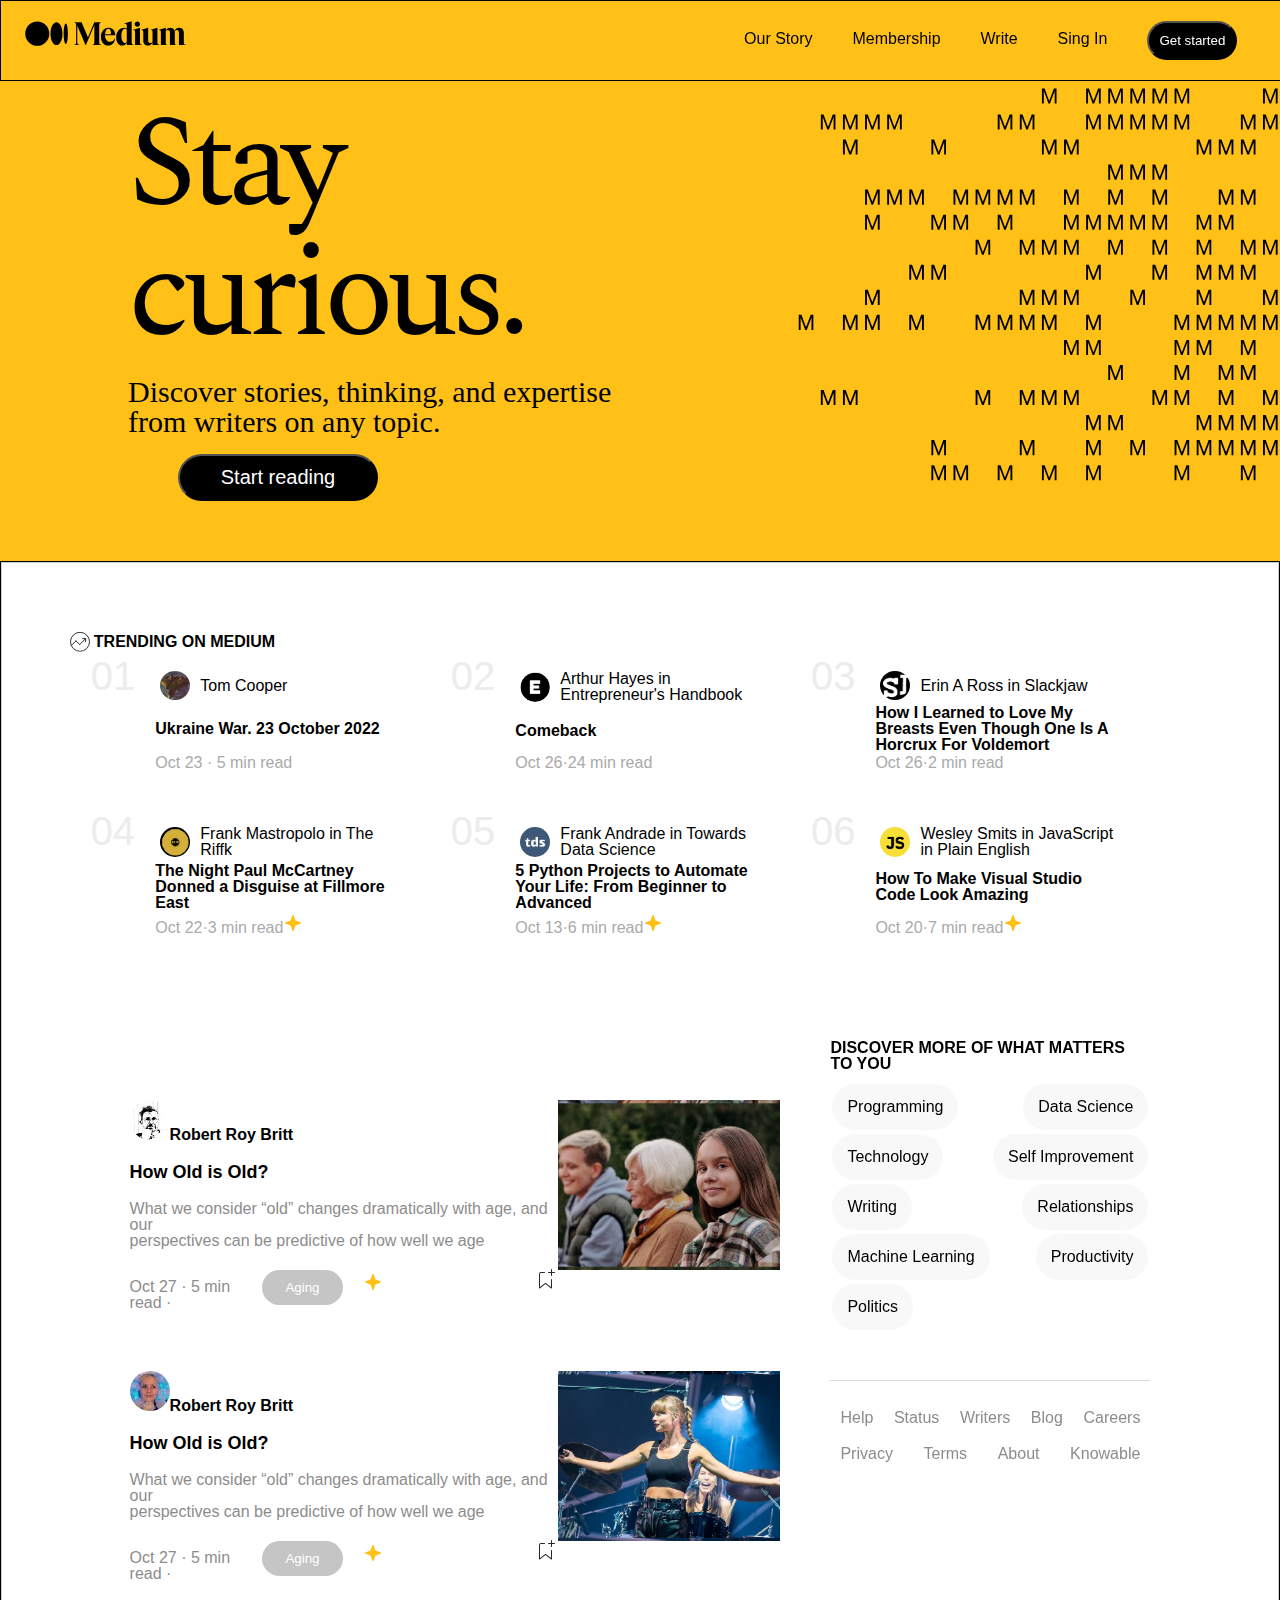
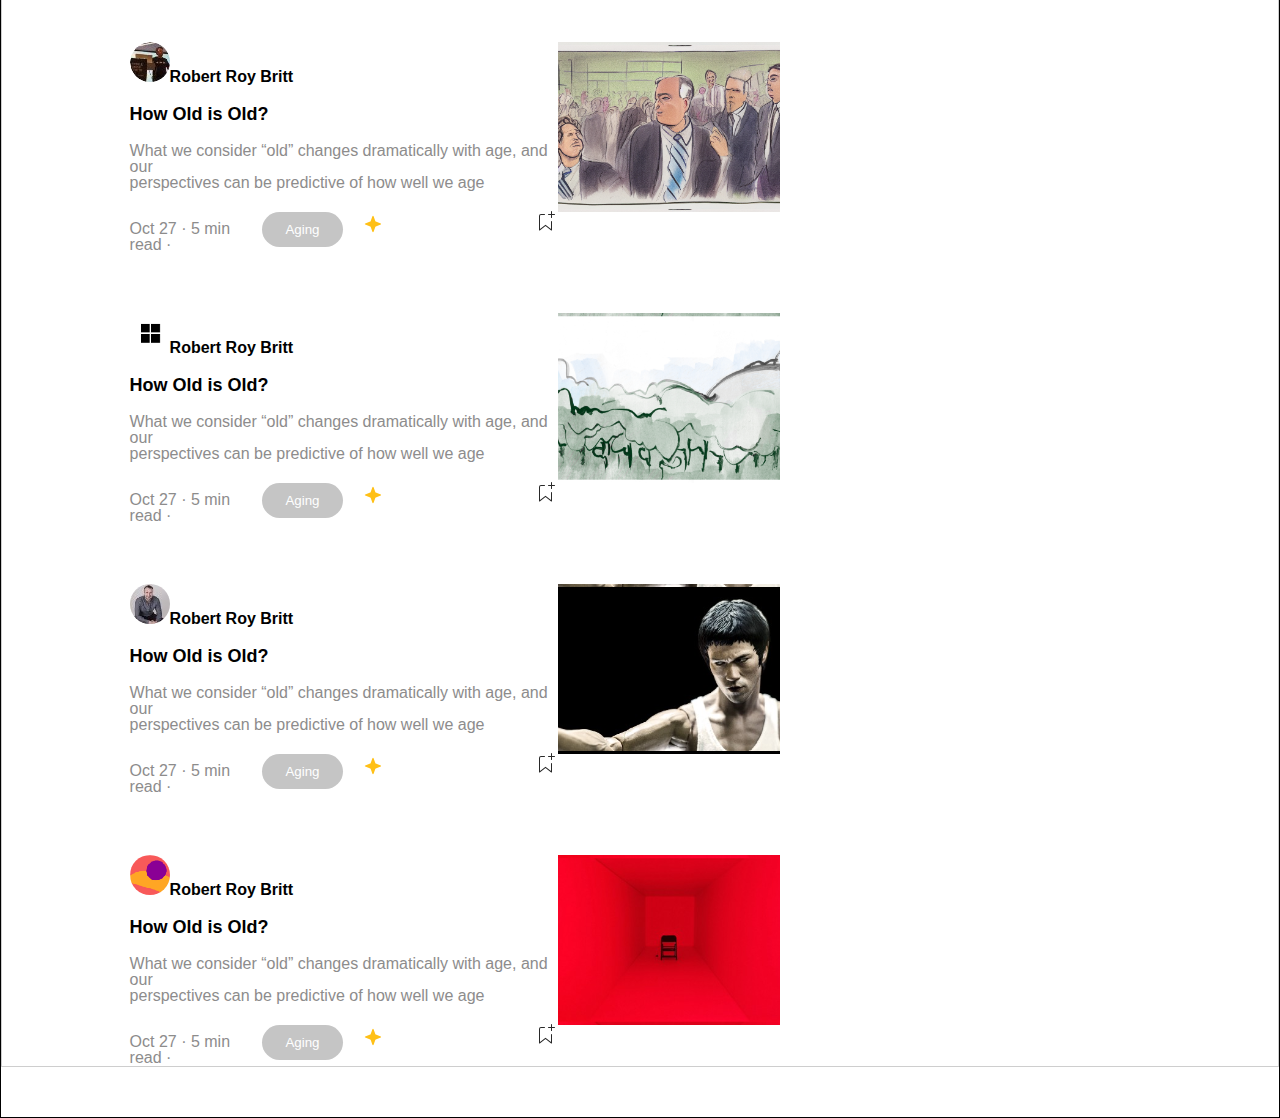
==== commit 63091a08: "es" ====
--- a/S5-P-Medium-Clone-Start/index.html
+++ b/S5-P-Medium-Clone-Start/index.html
@@ -30,7 +30,7 @@
 <div>
     
     <div class="intro">
-        <div>
+        <div class="container-intro">
       <h1>Stay curious.</h1>
 
       <h3>
@@ -39,7 +39,7 @@
       </h3>
 
       <button>Start reading</button>
-    </div>
+    </div class='container-M'>
       <div class="M"><svg
         xmlns="http://www.w3.org/2000/svg"
         viewBox="0 0 585 462"
--- a/S5-P-Medium-Clone-Start/index.css
+++ b/S5-P-Medium-Clone-Start/index.css
@@ -22,7 +22,12 @@
   color: white;
   padding: 10px;
 }
-.M {
+.container-intro {
+  display: flex;
+  flex-direction: column;
+  justify-content: space-between;
+}
+.container-M {
   display: flex;
   justify-content: end;
 }
@@ -42,18 +47,17 @@
   min-height: 400px;
   background-color: #ffc017;
   padding-block: 60px;
-  padding-inline: 10%;
-  display: flex;
-  flex-direction: column;
-  align-items: flex-start;
-  justify-content: space-evenly;
+  padding-left: 10%;
+  display: flex;
+
+  justify-content: space-between;
 }
 
 h1 {
   font-family: "Spectral", serif;
   font-size: 130px;
   font-weight: 400;
-
+  margin-top: 40px;
   letter-spacing: -8px;
 }
 
@@ -305,6 +309,9 @@
 }
 
 @media screen (min-width 1100px) {
+  .colon {
+    flex-direction: column;
+  }
   .right,
   .footer {
     flex-direction: column;
